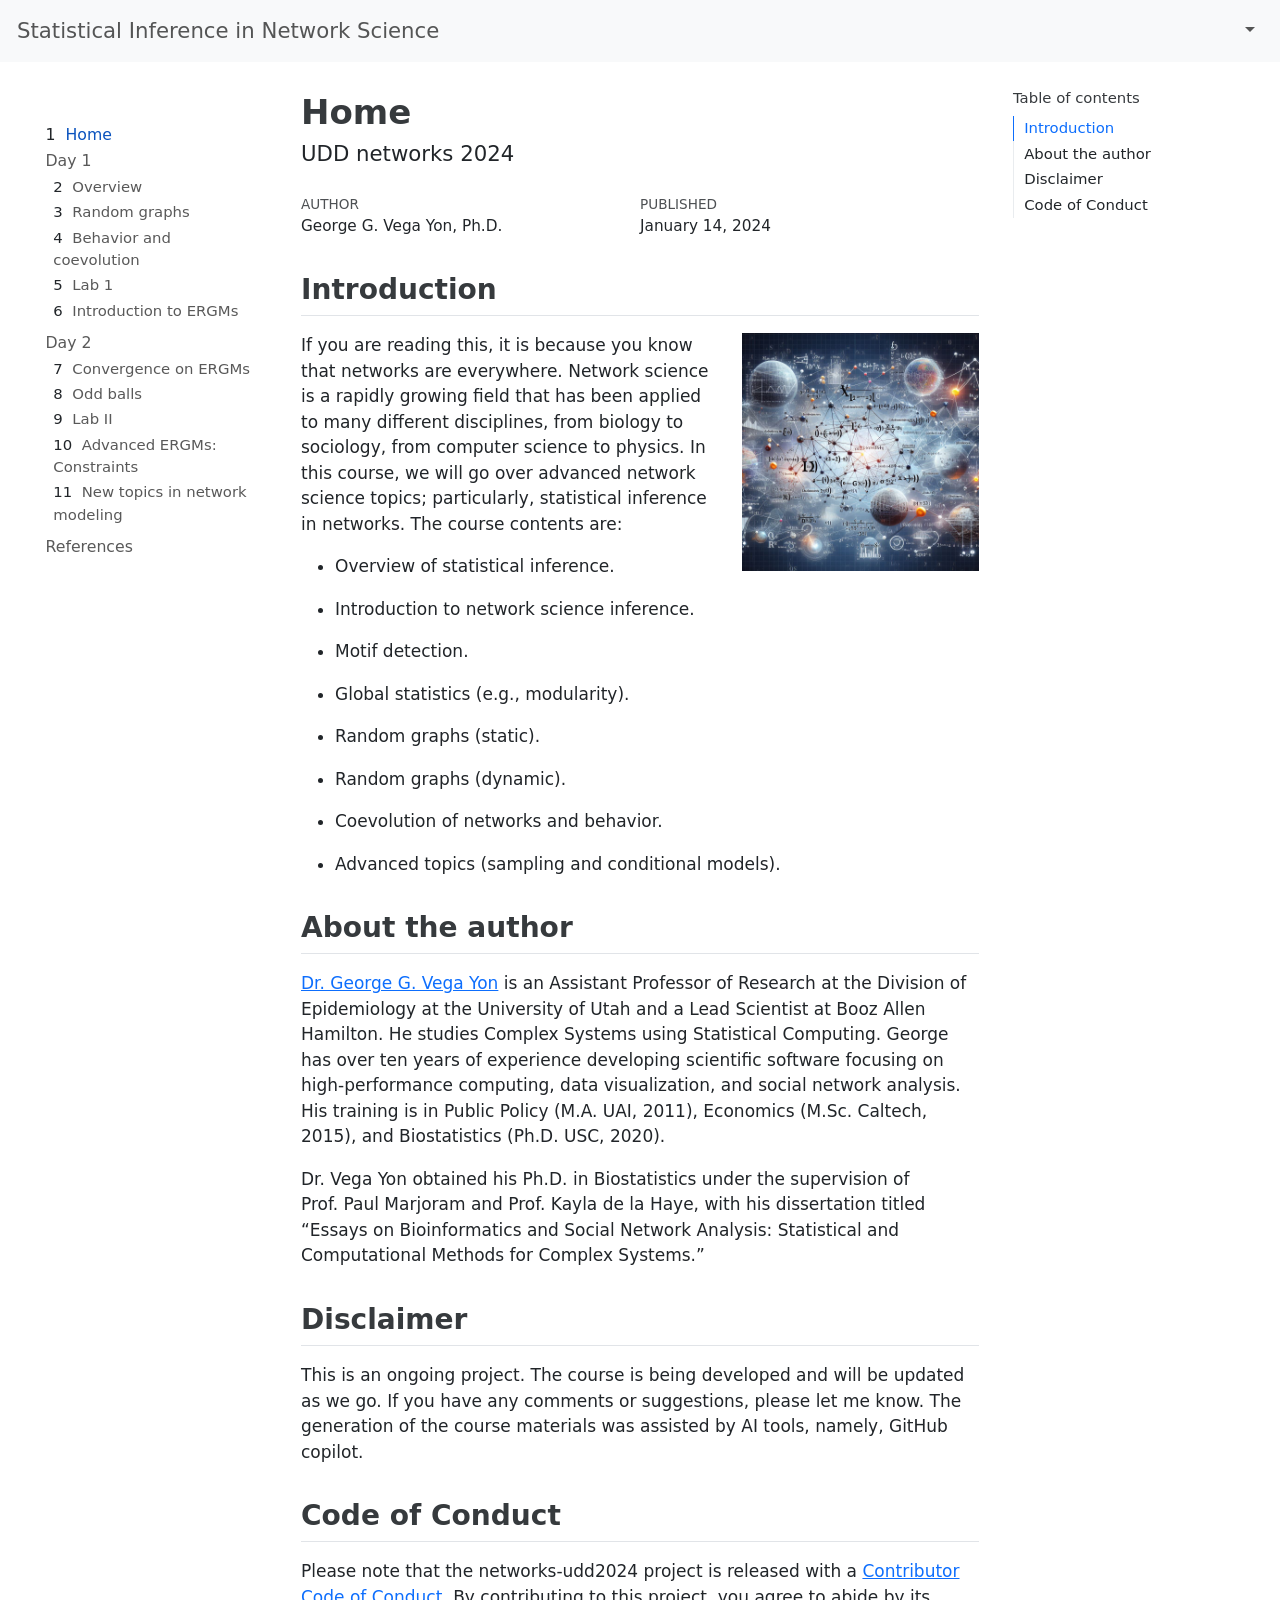
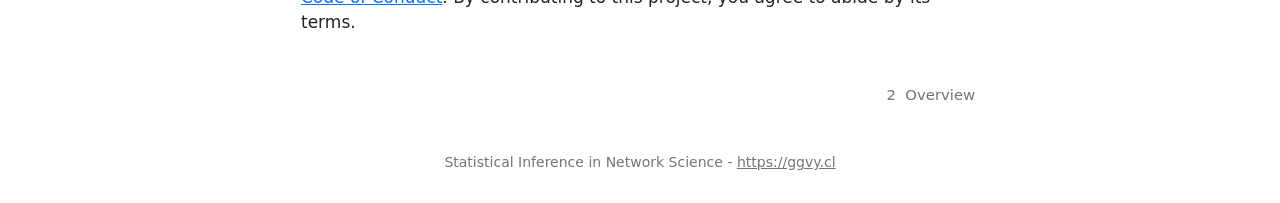
==== docs/index.html @ a2ac3783 "First commit" ====
<!DOCTYPE html>
<html xmlns="http://www.w3.org/1999/xhtml" lang="en" xml:lang="en"><head>

<meta charset="utf-8">
<meta name="generator" content="quarto-1.3.298">

<meta name="viewport" content="width=device-width, initial-scale=1.0, user-scalable=yes">

<meta name="author" content="George G. Vega Yon, Ph.D.">
<meta name="dcterms.date" content="2024-01-14">

<title>Statistical Inference in Network Science</title>
<style>
code{white-space: pre-wrap;}
span.smallcaps{font-variant: small-caps;}
div.columns{display: flex; gap: min(4vw, 1.5em);}
div.column{flex: auto; overflow-x: auto;}
div.hanging-indent{margin-left: 1.5em; text-indent: -1.5em;}
ul.task-list{list-style: none;}
ul.task-list li input[type="checkbox"] {
  width: 0.8em;
  margin: 0 0.8em 0.2em -1em; /* quarto-specific, see https://github.com/quarto-dev/quarto-cli/issues/4556 */ 
  vertical-align: middle;
}
</style>


<script src="site_libs/quarto-nav/quarto-nav.js"></script>
<script src="site_libs/quarto-nav/headroom.min.js"></script>
<script src="site_libs/clipboard/clipboard.min.js"></script>
<script src="site_libs/quarto-search/autocomplete.umd.js"></script>
<script src="site_libs/quarto-search/fuse.min.js"></script>
<script src="site_libs/quarto-search/quarto-search.js"></script>
<meta name="quarto:offset" content="./">
<link href="./01-overview.html" rel="next">
<script src="site_libs/quarto-html/quarto.js"></script>
<script src="site_libs/quarto-html/popper.min.js"></script>
<script src="site_libs/quarto-html/tippy.umd.min.js"></script>
<script src="site_libs/quarto-html/anchor.min.js"></script>
<link href="site_libs/quarto-html/tippy.css" rel="stylesheet">
<link href="site_libs/quarto-html/quarto-syntax-highlighting.css" rel="stylesheet" id="quarto-text-highlighting-styles">
<script src="site_libs/bootstrap/bootstrap.min.js"></script>
<link href="site_libs/bootstrap/bootstrap-icons.css" rel="stylesheet">
<link href="site_libs/bootstrap/bootstrap.min.css" rel="stylesheet" id="quarto-bootstrap" data-mode="light">
<script id="quarto-search-options" type="application/json">{
  "location": "navbar",
  "copy-button": false,
  "collapse-after": 3,
  "panel-placement": "end",
  "type": "overlay",
  "limit": 20,
  "language": {
    "search-no-results-text": "No results",
    "search-matching-documents-text": "matching documents",
    "search-copy-link-title": "Copy link to search",
    "search-hide-matches-text": "Hide additional matches",
    "search-more-match-text": "more match in this document",
    "search-more-matches-text": "more matches in this document",
    "search-clear-button-title": "Clear",
    "search-detached-cancel-button-title": "Cancel",
    "search-submit-button-title": "Submit"
  }
}</script>
<script async="" src="https://www.googletagmanager.com/gtag/js?id=G-YCY24Z74EY"></script>

<script type="text/javascript">

window.dataLayer = window.dataLayer || [];
function gtag(){dataLayer.push(arguments);}
gtag('js', new Date());
gtag('config', 'G-YCY24Z74EY', { 'anonymize_ip': true});
</script>


</head>

<body class="nav-sidebar floating nav-fixed">

<div id="quarto-search-results"></div>
  <header id="quarto-header" class="headroom fixed-top">
    <nav class="navbar navbar-expand-lg navbar-dark ">
      <div class="navbar-container container-fluid">
      <div class="navbar-brand-container">
    <a class="navbar-brand" href="./index.html">
    <span class="navbar-title">Statistical Inference in Network Science</span>
    </a>
  </div>
            <div id="quarto-search" class="" title="Search"></div>
          <button class="navbar-toggler" type="button" data-bs-toggle="collapse" data-bs-target="#navbarCollapse" aria-controls="navbarCollapse" aria-expanded="false" aria-label="Toggle navigation" onclick="if (window.quartoToggleHeadroom) { window.quartoToggleHeadroom(); }">
  <span class="navbar-toggler-icon"></span>
</button>
          <div class="collapse navbar-collapse" id="navbarCollapse">
            <ul class="navbar-nav navbar-nav-scroll ms-auto">
  <li class="nav-item compact">
    <a class="nav-link" href="https://github.com/gvegayon/networks-udd2024" rel="" target=""><i class="bi bi-github" role="img" aria-label="GitHub">
</i> 
 <span class="menu-text"></span></a>
  </li>  
</ul>
            <div class="quarto-navbar-tools">
    <div class="dropdown">
      <a href="" title="Download" id="quarto-navigation-tool-dropdown-0" class="quarto-navigation-tool dropdown-toggle px-1" data-bs-toggle="dropdown" aria-expanded="false" aria-label="Download"><i class="bi bi-download"></i></a>
      <ul class="dropdown-menu dropdown-menu-end" aria-labelledby="quarto-navigation-tool-dropdown-0">
          <li>
            <a class="dropdown-item quarto-navbar-tools-item" href="./Statistical-Inference-in-Network-Science.epub">
              <i class="bi bi-bi-journal pe-1"></i>
            Download ePub
            </a>
          </li>
          <li>
            <a class="dropdown-item quarto-navbar-tools-item" href="./Statistical-Inference-in-Network-Science.pdf">
              <i class="bi bi-bi-file-pdf pe-1"></i>
            Download PDF
            </a>
          </li>
      </ul>
    </div>
</div>
          </div> <!-- /navcollapse -->
      </div> <!-- /container-fluid -->
    </nav>
  <nav class="quarto-secondary-nav">
    <div class="container-fluid d-flex">
      <button type="button" class="quarto-btn-toggle btn" data-bs-toggle="collapse" data-bs-target="#quarto-sidebar,#quarto-sidebar-glass" aria-controls="quarto-sidebar" aria-expanded="false" aria-label="Toggle sidebar navigation" onclick="if (window.quartoToggleHeadroom) { window.quartoToggleHeadroom(); }">
        <i class="bi bi-layout-text-sidebar-reverse"></i>
      </button>
      <nav class="quarto-page-breadcrumbs" aria-label="breadcrumb"><ol class="breadcrumb"><li class="breadcrumb-item"><a href="./index.html"><span class="chapter-number">1</span>&nbsp; <span class="chapter-title">Home</span></a></li></ol></nav>
      <a class="flex-grow-1" role="button" data-bs-toggle="collapse" data-bs-target="#quarto-sidebar,#quarto-sidebar-glass" aria-controls="quarto-sidebar" aria-expanded="false" aria-label="Toggle sidebar navigation" onclick="if (window.quartoToggleHeadroom) { window.quartoToggleHeadroom(); }">      
      </a>
      <button type="button" class="btn quarto-search-button" aria-label="Search" onclick="window.quartoOpenSearch();">
        <i class="bi bi-search"></i>
      </button>
    </div>
  </nav>
</header>
<!-- content -->
<div id="quarto-content" class="quarto-container page-columns page-rows-contents page-layout-article page-navbar">
<!-- sidebar -->
  <nav id="quarto-sidebar" class="sidebar collapse collapse-horizontal sidebar-navigation floating overflow-auto">
        <div class="mt-2 flex-shrink-0 align-items-center">
        <div class="sidebar-search">
        <div id="quarto-search" class="" title="Search"></div>
        </div>
        </div>
    <div class="sidebar-menu-container"> 
    <ul class="list-unstyled mt-1">
        <li class="sidebar-item">
  <div class="sidebar-item-container"> 
  <a href="./index.html" class="sidebar-item-text sidebar-link active">
 <span class="menu-text"><span class="chapter-number">1</span>&nbsp; <span class="chapter-title">Home</span></span></a>
  </div>
</li>
        <li class="sidebar-item sidebar-item-section">
      <div class="sidebar-item-container"> 
            <a class="sidebar-item-text sidebar-link text-start" data-bs-toggle="collapse" data-bs-target="#quarto-sidebar-section-1" aria-expanded="true">
 <span class="menu-text">Day 1</span></a>
          <a class="sidebar-item-toggle text-start" data-bs-toggle="collapse" data-bs-target="#quarto-sidebar-section-1" aria-expanded="true" aria-label="Toggle section">
            <i class="bi bi-chevron-right ms-2"></i>
          </a> 
      </div>
      <ul id="quarto-sidebar-section-1" class="collapse list-unstyled sidebar-section depth1 show">  
          <li class="sidebar-item">
  <div class="sidebar-item-container"> 
  <a href="./01-overview.html" class="sidebar-item-text sidebar-link">
 <span class="menu-text"><span class="chapter-number">2</span>&nbsp; <span class="chapter-title">Overview</span></span></a>
  </div>
</li>
          <li class="sidebar-item">
  <div class="sidebar-item-container"> 
  <a href="./02-random-graphs.html" class="sidebar-item-text sidebar-link">
 <span class="menu-text"><span class="chapter-number">3</span>&nbsp; <span class="chapter-title">Random graphs</span></span></a>
  </div>
</li>
          <li class="sidebar-item">
  <div class="sidebar-item-container"> 
  <a href="./03-behavior-and-coevolution.html" class="sidebar-item-text sidebar-link">
 <span class="menu-text"><span class="chapter-number">4</span>&nbsp; <span class="chapter-title">Behavior and coevolution</span></span></a>
  </div>
</li>
          <li class="sidebar-item">
  <div class="sidebar-item-container"> 
  <a href="./04-lab-1.html" class="sidebar-item-text sidebar-link">
 <span class="menu-text"><span class="chapter-number">5</span>&nbsp; <span class="chapter-title">Lab 1</span></span></a>
  </div>
</li>
          <li class="sidebar-item">
  <div class="sidebar-item-container"> 
  <a href="./05-intro-to-ergms.html" class="sidebar-item-text sidebar-link">
 <span class="menu-text"><span class="chapter-number">6</span>&nbsp; <span class="chapter-title">Introduction to ERGMs</span></span></a>
  </div>
</li>
      </ul>
  </li>
        <li class="sidebar-item sidebar-item-section">
      <div class="sidebar-item-container"> 
            <a class="sidebar-item-text sidebar-link text-start" data-bs-toggle="collapse" data-bs-target="#quarto-sidebar-section-2" aria-expanded="true">
 <span class="menu-text">Day 2</span></a>
          <a class="sidebar-item-toggle text-start" data-bs-toggle="collapse" data-bs-target="#quarto-sidebar-section-2" aria-expanded="true" aria-label="Toggle section">
            <i class="bi bi-chevron-right ms-2"></i>
          </a> 
      </div>
      <ul id="quarto-sidebar-section-2" class="collapse list-unstyled sidebar-section depth1 show">  
          <li class="sidebar-item">
  <div class="sidebar-item-container"> 
  <a href="./06-ergms-cont.html" class="sidebar-item-text sidebar-link">
 <span class="menu-text"><span class="chapter-number">7</span>&nbsp; <span class="chapter-title">Convergence on ERGMs</span></span></a>
  </div>
</li>
          <li class="sidebar-item">
  <div class="sidebar-item-container"> 
  <a href="./07-odd-balls.html" class="sidebar-item-text sidebar-link">
 <span class="menu-text"><span class="chapter-number">8</span>&nbsp; <span class="chapter-title">Odd balls</span></span></a>
  </div>
</li>
          <li class="sidebar-item">
  <div class="sidebar-item-container"> 
  <a href="./08-lab-2.html" class="sidebar-item-text sidebar-link">
 <span class="menu-text"><span class="chapter-number">9</span>&nbsp; <span class="chapter-title">Lab II</span></span></a>
  </div>
</li>
          <li class="sidebar-item">
  <div class="sidebar-item-container"> 
  <a href="./09-advanced-ergms.html" class="sidebar-item-text sidebar-link">
 <span class="menu-text"><span class="chapter-number">10</span>&nbsp; <span class="chapter-title">Advanced ERGMs: Constraints</span></span></a>
  </div>
</li>
          <li class="sidebar-item">
  <div class="sidebar-item-container"> 
  <a href="./10-new-topics.html" class="sidebar-item-text sidebar-link">
 <span class="menu-text"><span class="chapter-number">11</span>&nbsp; <span class="chapter-title">New topics in network modeling</span></span></a>
  </div>
</li>
      </ul>
  </li>
        <li class="sidebar-item">
  <div class="sidebar-item-container"> 
  <a href="./references.html" class="sidebar-item-text sidebar-link">
 <span class="menu-text">References</span></a>
  </div>
</li>
    </ul>
    </div>
</nav>
<div id="quarto-sidebar-glass" data-bs-toggle="collapse" data-bs-target="#quarto-sidebar,#quarto-sidebar-glass"></div>
<!-- margin-sidebar -->
    <div id="quarto-margin-sidebar" class="sidebar margin-sidebar">
        <nav id="TOC" role="doc-toc" class="toc-active">
    <h2 id="toc-title">Table of contents</h2>
   
  <ul>
  <li><a href="#introduction" id="toc-introduction" class="nav-link active" data-scroll-target="#introduction">Introduction</a></li>
  <li><a href="#about-the-author" id="toc-about-the-author" class="nav-link" data-scroll-target="#about-the-author">About the author</a></li>
  <li><a href="#disclaimer" id="toc-disclaimer" class="nav-link" data-scroll-target="#disclaimer">Disclaimer</a></li>
  <li><a href="#code-of-conduct" id="toc-code-of-conduct" class="nav-link" data-scroll-target="#code-of-conduct">Code of Conduct</a></li>
  </ul>
</nav>
    </div>
<!-- main -->
<main class="content" id="quarto-document-content">

<header id="title-block-header" class="quarto-title-block default">
<div class="quarto-title">
<h1 class="title">Home</h1>
<p class="subtitle lead">UDD networks 2024</p>
</div>



<div class="quarto-title-meta">

    <div>
    <div class="quarto-title-meta-heading">Author</div>
    <div class="quarto-title-meta-contents">
             <p>George G. Vega Yon, Ph.D. </p>
          </div>
  </div>
    
    <div>
    <div class="quarto-title-meta-heading">Published</div>
    <div class="quarto-title-meta-contents">
      <p class="date">January 14, 2024</p>
    </div>
  </div>
  
    
  </div>
  

</header>


<section id="introduction" class="level2 unnumbered">
<h2 class="unnumbered anchored" data-anchor-id="introduction">Introduction</h2><p><img src="figs/ai-image-cover.jpeg" title="Statistical Inference in Network Science" class="quarto-cover-image img-fluid" alt="An AI image generated with Bing representing statistical inference in networks."></p>
<p>If you are reading this, it is because you know that networks are everywhere. Network science is a rapidly growing field that has been applied to many different disciplines, from biology to sociology, from computer science to physics. In this course, we will go over advanced network science topics; particularly, statistical inference in networks. The course contents are:</p>
<ul>
<li><p>Overview of statistical inference.</p></li>
<li><p>Introduction to network science inference.</p></li>
<li><p>Motif detection.</p></li>
<li><p>Global statistics (e.g., modularity).</p></li>
<li><p>Random graphs (static).</p></li>
<li><p>Random graphs (dynamic).</p></li>
<li><p>Coevolution of networks and behavior.</p></li>
<li><p>Advanced topics (sampling and conditional models).</p></li>
</ul>
</section>
<section id="about-the-author" class="level2 unnumbered">
<h2 class="unnumbered anchored" data-anchor-id="about-the-author">About the author</h2>
<p><a href="https://ggvy.cl" target="_blank">Dr.&nbsp;George G. Vega Yon</a> is an Assistant Professor of Research at the Division of Epidemiology at the University of Utah and a Lead Scientist at Booz Allen Hamilton. He studies Complex Systems using Statistical Computing. George has over ten years of experience developing scientific software focusing on high-performance computing, data visualization, and social network analysis. His training is in Public Policy (M.A.&nbsp;UAI, 2011), Economics (M.Sc. Caltech, 2015), and Biostatistics (Ph.D.&nbsp;USC, 2020).</p>
<p>Dr.&nbsp;Vega Yon obtained his Ph.D.&nbsp;in Biostatistics under the supervision of Prof.&nbsp;Paul Marjoram and Prof.&nbsp;Kayla de la Haye, with his dissertation titled “Essays on Bioinformatics and Social Network Analysis: Statistical and Computational Methods for Complex Systems.”</p>
</section>
<section id="disclaimer" class="level2 unnumbered">
<h2 class="unnumbered anchored" data-anchor-id="disclaimer">Disclaimer</h2>
<p>This is an ongoing project. The course is being developed and will be updated as we go. If you have any comments or suggestions, please let me know. The generation of the course materials was assisted by AI tools, namely, GitHub copilot.</p>
</section>
<section id="code-of-conduct" class="level2 unnumbered">
<h2 class="unnumbered anchored" data-anchor-id="code-of-conduct">Code of Conduct</h2>
<p>Please note that the networks-udd2024 project is released with a <a href="https://contributor-covenant.org/version/2/1/CODE_OF_CONDUCT.html">Contributor Code of Conduct</a>. By contributing to this project, you agree to abide by its terms.</p>


</section>

</main> <!-- /main -->
<script id="quarto-html-after-body" type="application/javascript">
window.document.addEventListener("DOMContentLoaded", function (event) {
  const toggleBodyColorMode = (bsSheetEl) => {
    const mode = bsSheetEl.getAttribute("data-mode");
    const bodyEl = window.document.querySelector("body");
    if (mode === "dark") {
      bodyEl.classList.add("quarto-dark");
      bodyEl.classList.remove("quarto-light");
    } else {
      bodyEl.classList.add("quarto-light");
      bodyEl.classList.remove("quarto-dark");
    }
  }
  const toggleBodyColorPrimary = () => {
    const bsSheetEl = window.document.querySelector("link#quarto-bootstrap");
    if (bsSheetEl) {
      toggleBodyColorMode(bsSheetEl);
    }
  }
  toggleBodyColorPrimary();  
  const icon = "";
  const anchorJS = new window.AnchorJS();
  anchorJS.options = {
    placement: 'right',
    icon: icon
  };
  anchorJS.add('.anchored');
  const isCodeAnnotation = (el) => {
    for (const clz of el.classList) {
      if (clz.startsWith('code-annotation-')) {                     
        return true;
      }
    }
    return false;
  }
  const clipboard = new window.ClipboardJS('.code-copy-button', {
    text: function(trigger) {
      const codeEl = trigger.previousElementSibling.cloneNode(true);
      for (const childEl of codeEl.children) {
        if (isCodeAnnotation(childEl)) {
          childEl.remove();
        }
      }
      return codeEl.innerText;
    }
  });
  clipboard.on('success', function(e) {
    // button target
    const button = e.trigger;
    // don't keep focus
    button.blur();
    // flash "checked"
    button.classList.add('code-copy-button-checked');
    var currentTitle = button.getAttribute("title");
    button.setAttribute("title", "Copied!");
    let tooltip;
    if (window.bootstrap) {
      button.setAttribute("data-bs-toggle", "tooltip");
      button.setAttribute("data-bs-placement", "left");
      button.setAttribute("data-bs-title", "Copied!");
      tooltip = new bootstrap.Tooltip(button, 
        { trigger: "manual", 
          customClass: "code-copy-button-tooltip",
          offset: [0, -8]});
      tooltip.show();    
    }
    setTimeout(function() {
      if (tooltip) {
        tooltip.hide();
        button.removeAttribute("data-bs-title");
        button.removeAttribute("data-bs-toggle");
        button.removeAttribute("data-bs-placement");
      }
      button.setAttribute("title", currentTitle);
      button.classList.remove('code-copy-button-checked');
    }, 1000);
    // clear code selection
    e.clearSelection();
  });
  function tippyHover(el, contentFn) {
    const config = {
      allowHTML: true,
      content: contentFn,
      maxWidth: 500,
      delay: 100,
      arrow: false,
      appendTo: function(el) {
          return el.parentElement;
      },
      interactive: true,
      interactiveBorder: 10,
      theme: 'quarto',
      placement: 'bottom-start'
    };
    window.tippy(el, config); 
  }
  const noterefs = window.document.querySelectorAll('a[role="doc-noteref"]');
  for (var i=0; i<noterefs.length; i++) {
    const ref = noterefs[i];
    tippyHover(ref, function() {
      // use id or data attribute instead here
      let href = ref.getAttribute('data-footnote-href') || ref.getAttribute('href');
      try { href = new URL(href).hash; } catch {}
      const id = href.replace(/^#\/?/, "");
      const note = window.document.getElementById(id);
      return note.innerHTML;
    });
  }
      let selectedAnnoteEl;
      const selectorForAnnotation = ( cell, annotation) => {
        let cellAttr = 'data-code-cell="' + cell + '"';
        let lineAttr = 'data-code-annotation="' +  annotation + '"';
        const selector = 'span[' + cellAttr + '][' + lineAttr + ']';
        return selector;
      }
      const selectCodeLines = (annoteEl) => {
        const doc = window.document;
        const targetCell = annoteEl.getAttribute("data-target-cell");
        const targetAnnotation = annoteEl.getAttribute("data-target-annotation");
        const annoteSpan = window.document.querySelector(selectorForAnnotation(targetCell, targetAnnotation));
        const lines = annoteSpan.getAttribute("data-code-lines").split(",");
        const lineIds = lines.map((line) => {
          return targetCell + "-" + line;
        })
        let top = null;
        let height = null;
        let parent = null;
        if (lineIds.length > 0) {
            //compute the position of the single el (top and bottom and make a div)
            const el = window.document.getElementById(lineIds[0]);
            top = el.offsetTop;
            height = el.offsetHeight;
            parent = el.parentElement.parentElement;
          if (lineIds.length > 1) {
            const lastEl = window.document.getElementById(lineIds[lineIds.length - 1]);
            const bottom = lastEl.offsetTop + lastEl.offsetHeight;
            height = bottom - top;
          }
          if (top !== null && height !== null && parent !== null) {
            // cook up a div (if necessary) and position it 
            let div = window.document.getElementById("code-annotation-line-highlight");
            if (div === null) {
              div = window.document.createElement("div");
              div.setAttribute("id", "code-annotation-line-highlight");
              div.style.position = 'absolute';
              parent.appendChild(div);
            }
            div.style.top = top - 2 + "px";
            div.style.height = height + 4 + "px";
            let gutterDiv = window.document.getElementById("code-annotation-line-highlight-gutter");
            if (gutterDiv === null) {
              gutterDiv = window.document.createElement("div");
              gutterDiv.setAttribute("id", "code-annotation-line-highlight-gutter");
              gutterDiv.style.position = 'absolute';
              const codeCell = window.document.getElementById(targetCell);
              const gutter = codeCell.querySelector('.code-annotation-gutter');
              gutter.appendChild(gutterDiv);
            }
            gutterDiv.style.top = top - 2 + "px";
            gutterDiv.style.height = height + 4 + "px";
          }
          selectedAnnoteEl = annoteEl;
        }
      };
      const unselectCodeLines = () => {
        const elementsIds = ["code-annotation-line-highlight", "code-annotation-line-highlight-gutter"];
        elementsIds.forEach((elId) => {
          const div = window.document.getElementById(elId);
          if (div) {
            div.remove();
          }
        });
        selectedAnnoteEl = undefined;
      };
      // Attach click handler to the DT
      const annoteDls = window.document.querySelectorAll('dt[data-target-cell]');
      for (const annoteDlNode of annoteDls) {
        annoteDlNode.addEventListener('click', (event) => {
          const clickedEl = event.target;
          if (clickedEl !== selectedAnnoteEl) {
            unselectCodeLines();
            const activeEl = window.document.querySelector('dt[data-target-cell].code-annotation-active');
            if (activeEl) {
              activeEl.classList.remove('code-annotation-active');
            }
            selectCodeLines(clickedEl);
            clickedEl.classList.add('code-annotation-active');
          } else {
            // Unselect the line
            unselectCodeLines();
            clickedEl.classList.remove('code-annotation-active');
          }
        });
      }
  const findCites = (el) => {
    const parentEl = el.parentElement;
    if (parentEl) {
      const cites = parentEl.dataset.cites;
      if (cites) {
        return {
          el,
          cites: cites.split(' ')
        };
      } else {
        return findCites(el.parentElement)
      }
    } else {
      return undefined;
    }
  };
  var bibliorefs = window.document.querySelectorAll('a[role="doc-biblioref"]');
  for (var i=0; i<bibliorefs.length; i++) {
    const ref = bibliorefs[i];
    const citeInfo = findCites(ref);
    if (citeInfo) {
      tippyHover(citeInfo.el, function() {
        var popup = window.document.createElement('div');
        citeInfo.cites.forEach(function(cite) {
          var citeDiv = window.document.createElement('div');
          citeDiv.classList.add('hanging-indent');
          citeDiv.classList.add('csl-entry');
          var biblioDiv = window.document.getElementById('ref-' + cite);
          if (biblioDiv) {
            citeDiv.innerHTML = biblioDiv.innerHTML;
          }
          popup.appendChild(citeDiv);
        });
        return popup.innerHTML;
      });
    }
  }
});
</script>
<nav class="page-navigation">
  <div class="nav-page nav-page-previous">
  </div>
  <div class="nav-page nav-page-next">
      <a href="./01-overview.html" class="pagination-link">
        <span class="nav-page-text"><span class="chapter-number">2</span>&nbsp; <span class="chapter-title">Overview</span></span> <i class="bi bi-arrow-right-short"></i>
      </a>
  </div>
</nav>
</div> <!-- /content -->
<footer class="footer">
  <div class="nav-footer">
    <div class="nav-footer-left">
      &nbsp;
    </div>   
    <div class="nav-footer-center">Statistical Inference in Network Science - <a href="https://ggvy.cl" target="_blank">https://ggvy.cl</a></div>
    <div class="nav-footer-right">
      &nbsp;
    </div>
  </div>
</footer>



</body></html>
---- docs/site_libs/quarto-html/tippy.css ----
.tippy-box[data-animation=fade][data-state=hidden]{opacity:0}[data-tippy-root]{max-width:calc(100vw - 10px)}.tippy-box{position:relative;background-color:#333;color:#fff;border-radius:4px;font-size:14px;line-height:1.4;white-space:normal;outline:0;transition-property:transform,visibility,opacity}.tippy-box[data-placement^=top]>.tippy-arrow{bottom:0}.tippy-box[data-placement^=top]>.tippy-arrow:before{bottom:-7px;left:0;border-width:8px 8px 0;border-top-color:initial;transform-origin:center top}.tippy-box[data-placement^=bottom]>.tippy-arrow{top:0}.tippy-box[data-placement^=bottom]>.tippy-arrow:before{top:-7px;left:0;border-width:0 8px 8px;border-bottom-color:initial;transform-origin:center bottom}.tippy-box[data-placement^=left]>.tippy-arrow{right:0}.tippy-box[data-placement^=left]>.tippy-arrow:before{border-width:8px 0 8px 8px;border-left-color:initial;right:-7px;transform-origin:center left}.tippy-box[data-placement^=right]>.tippy-arrow{left:0}.tippy-box[data-placement^=right]>.tippy-arrow:before{left:-7px;border-width:8px 8px 8px 0;border-right-color:initial;transform-origin:center right}.tippy-box[data-inertia][data-state=visible]{transition-timing-function:cubic-bezier(.54,1.5,.38,1.11)}.tippy-arrow{width:16px;height:16px;color:#333}.tippy-arrow:before{content:"";position:absolute;border-color:transparent;border-style:solid}.tippy-content{position:relative;padding:5px 9px;z-index:1}
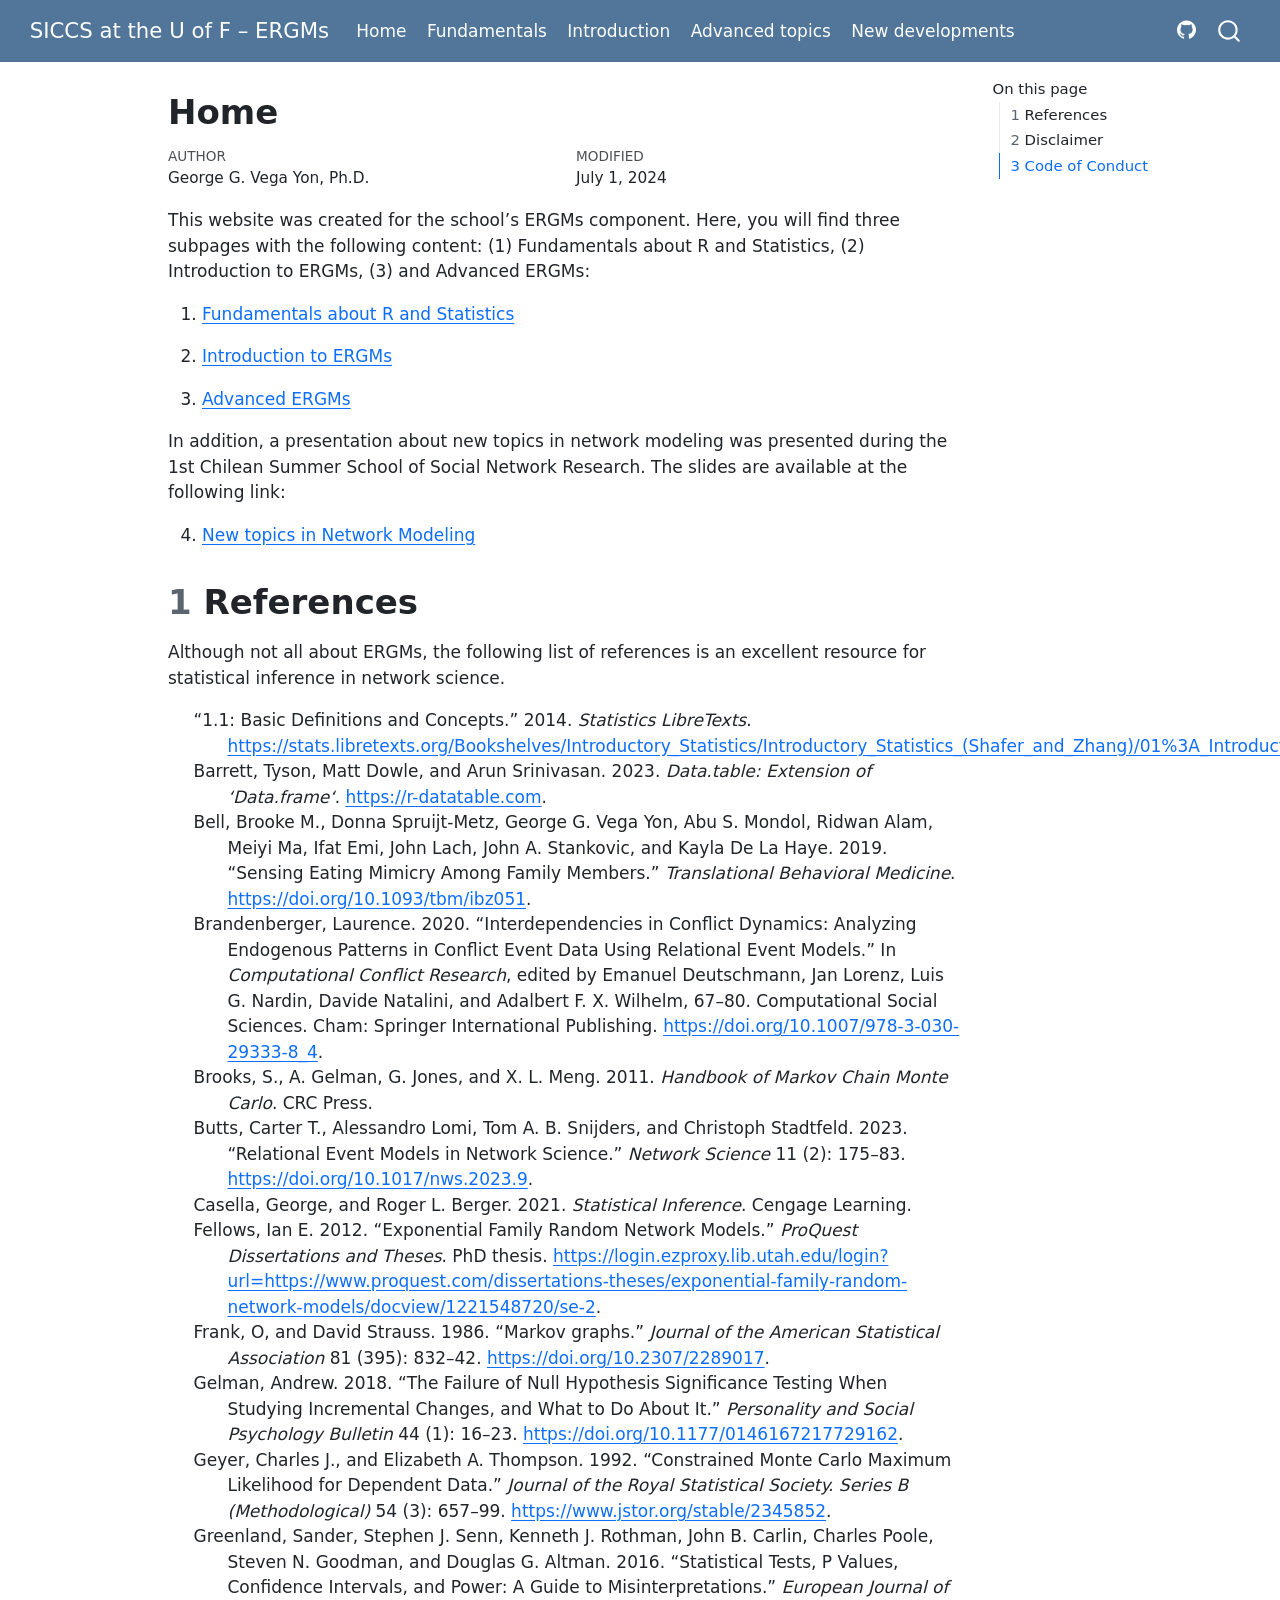
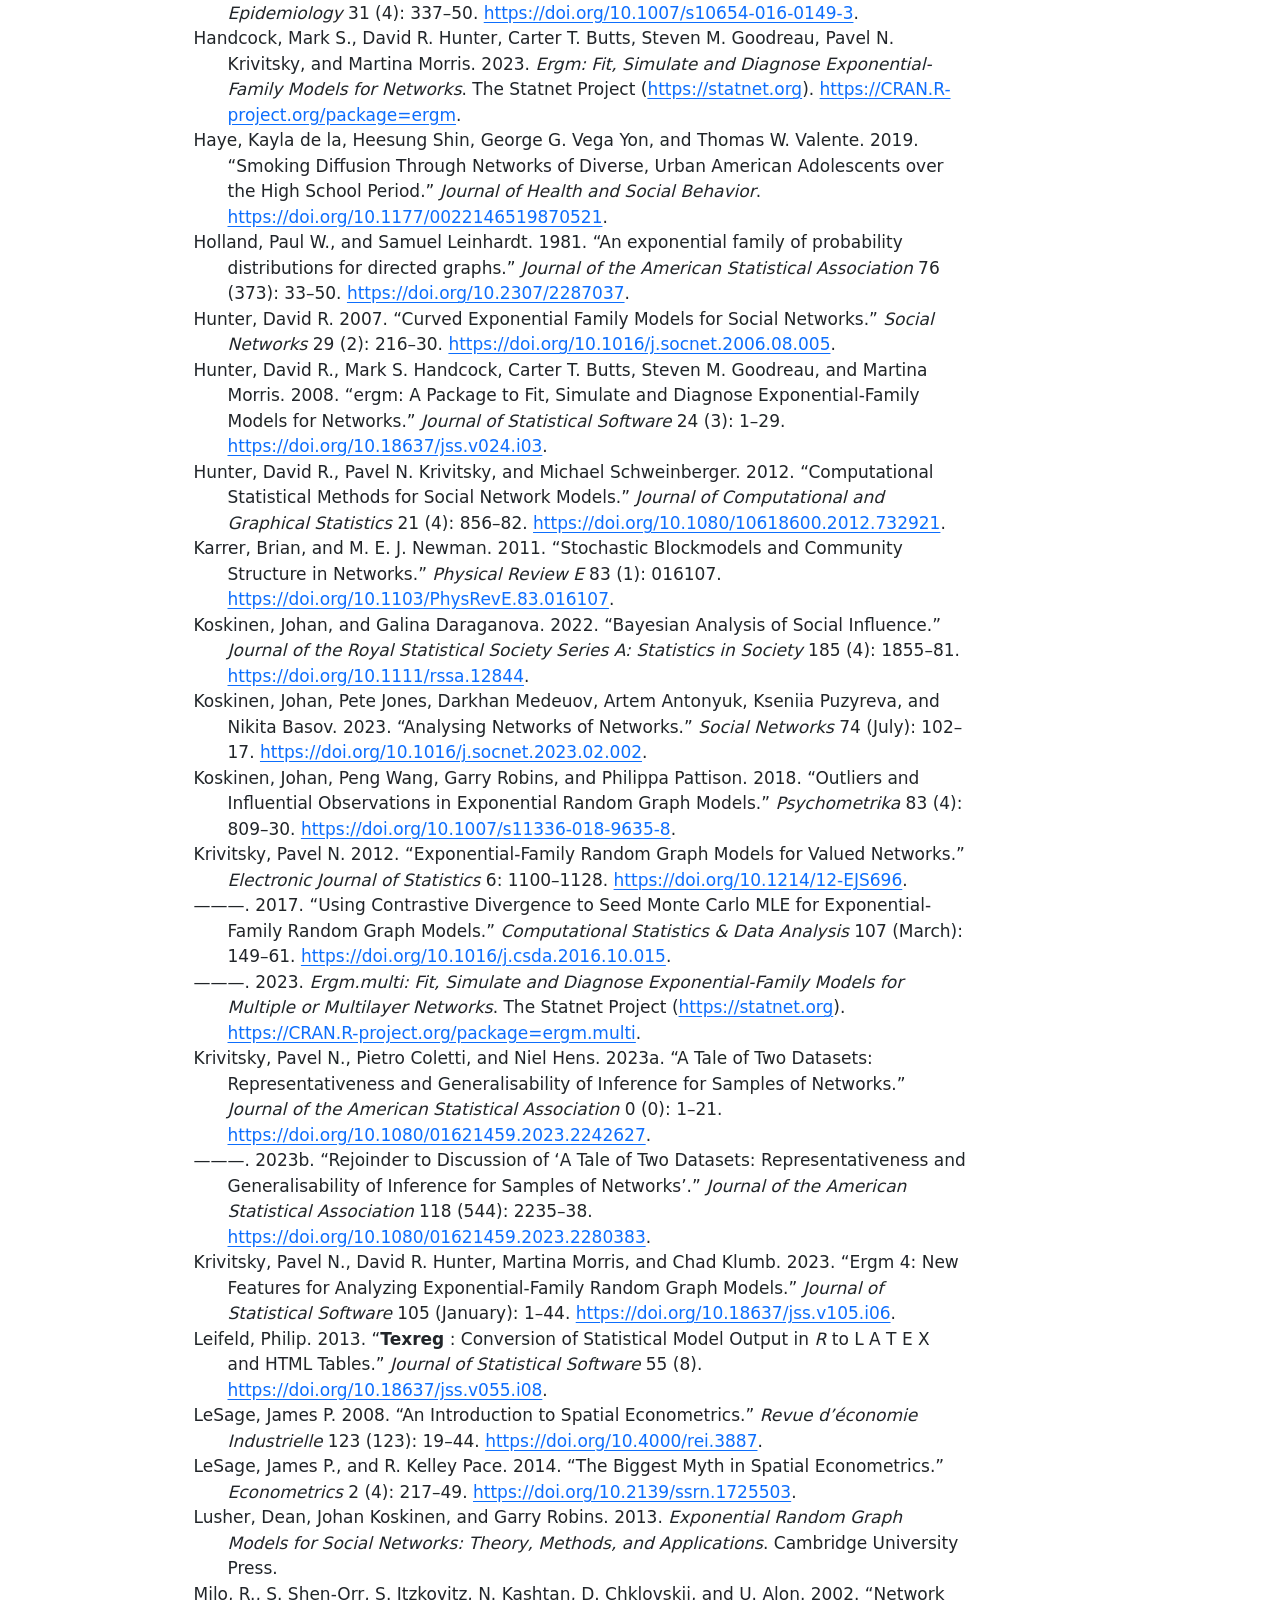
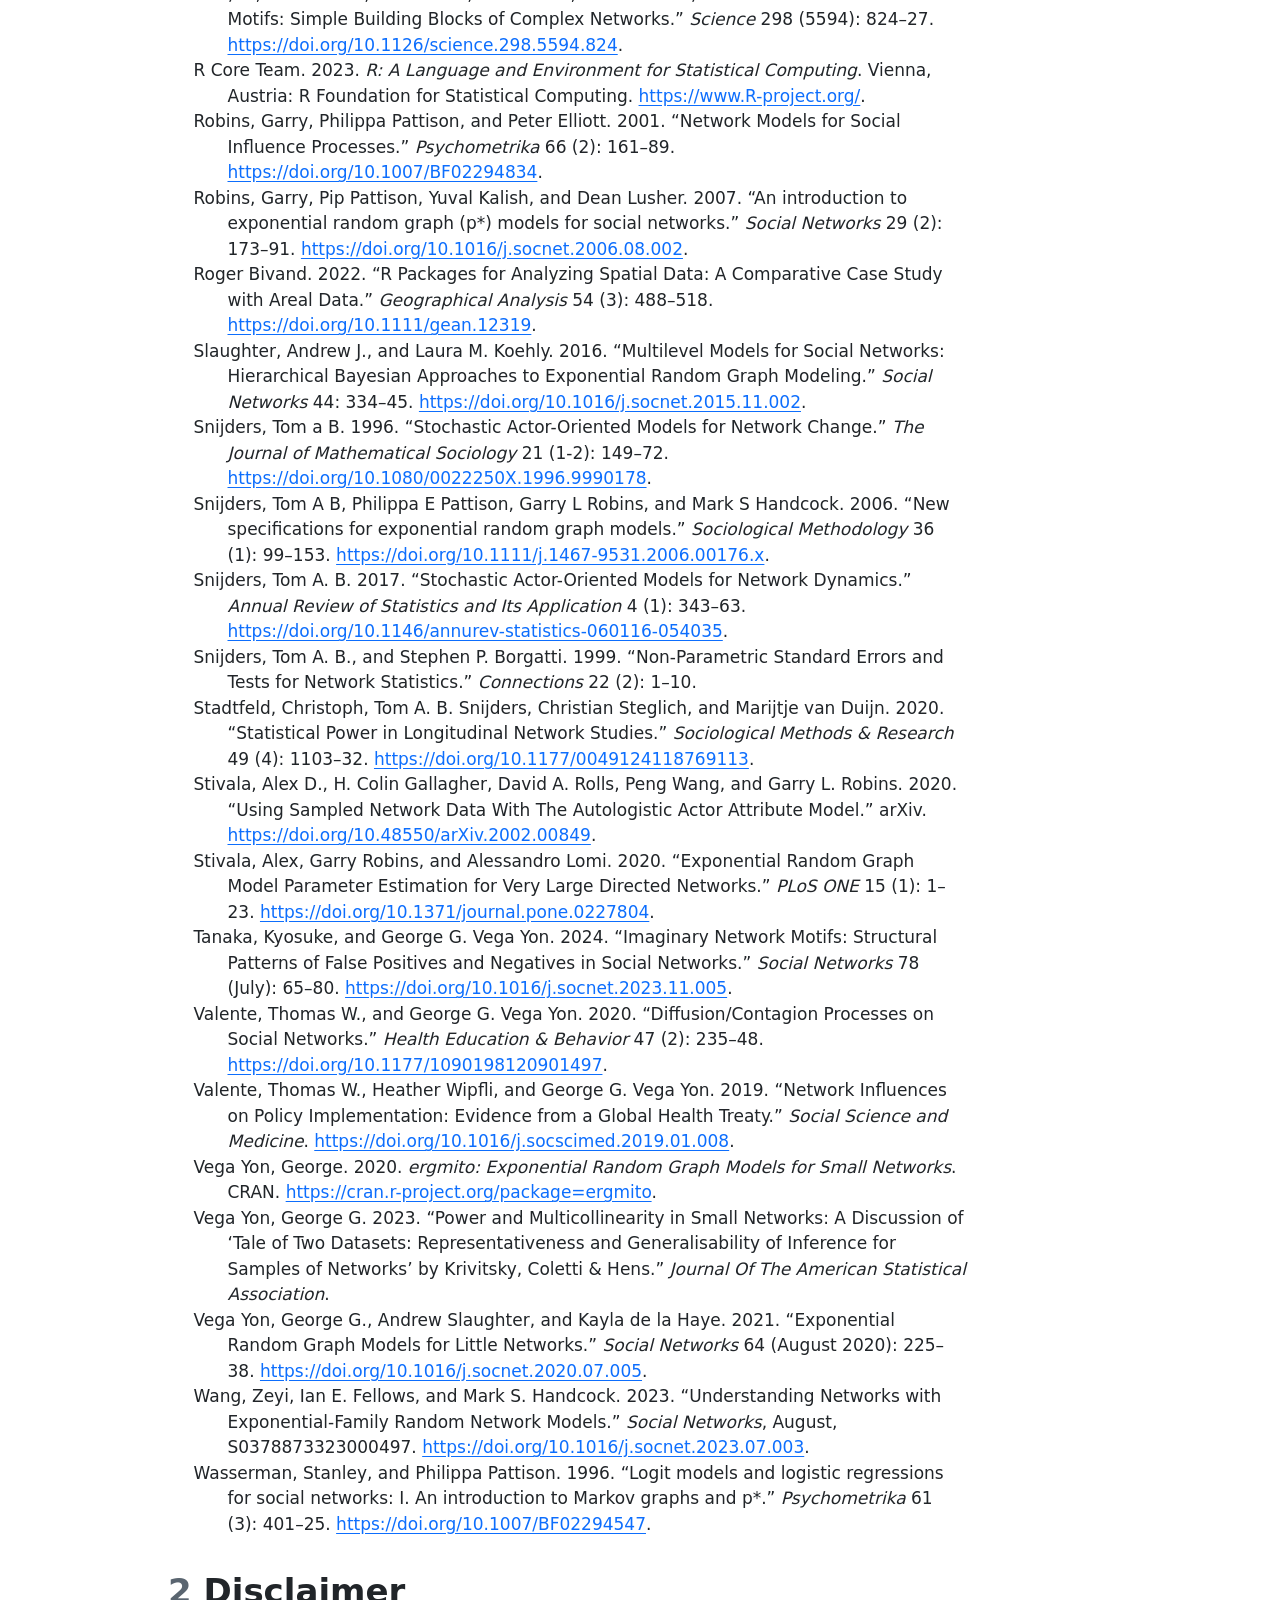
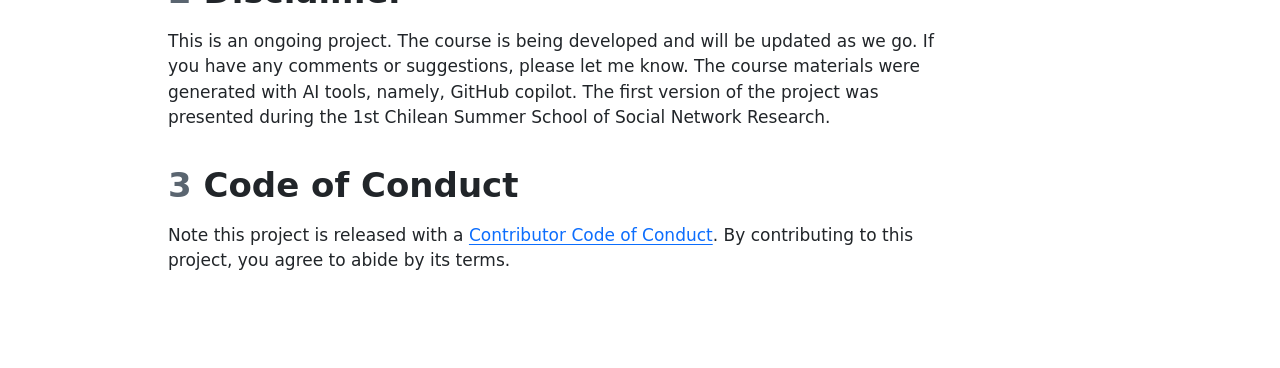
==== commit 33326bef: "Updating headers" ====
--- a/docs/index.html
+++ b/docs/index.html
@@ -2,14 +2,13 @@
 <html xmlns="http://www.w3.org/1999/xhtml" lang="en" xml:lang="en"><head>
 
 <meta charset="utf-8">
-<meta name="generator" content="quarto-1.3.298">
+<meta name="generator" content="quarto-1.5.52">
 
 <meta name="viewport" content="width=device-width, initial-scale=1.0, user-scalable=yes">
 
 <meta name="author" content="George G. Vega Yon, Ph.D.">
-<meta name="dcterms.date" content="2024-01-14">
-
-<title>Statistical Inference in Network Science</title>
+
+<title>Home – SICCS at the U of F – ERGMs</title>
 <style>
 code{white-space: pre-wrap;}
 span.smallcaps{font-variant: small-caps;}
@@ -18,37 +17,4700 @@
 div.hanging-indent{margin-left: 1.5em; text-indent: -1.5em;}
 ul.task-list{list-style: none;}
 ul.task-list li input[type="checkbox"] {
-  width: 0.8em;
-  margin: 0 0.8em 0.2em -1em; /* quarto-specific, see https://github.com/quarto-dev/quarto-cli/issues/4556 */ 
-  vertical-align: middle;
+width: 0.8em;
+margin: 0 0.8em 0.2em -1em;  vertical-align: middle;
 }
+
+div.csl-bib-body { }
+div.csl-entry {
+clear: both;
+margin-bottom: 0em;
+}
+.hanging-indent div.csl-entry {
+margin-left:2em;
+text-indent:-2em;
+}
+div.csl-left-margin {
+min-width:2em;
+float:left;
+}
+div.csl-right-inline {
+margin-left:2em;
+padding-left:1em;
+}
+div.csl-indent {
+margin-left: 2em;
+}</style>
+
+
+<script>const headroomChanged = new CustomEvent("quarto-hrChanged", {
+  detail: {},
+  bubbles: true,
+  cancelable: false,
+  composed: false,
+});
+
+const announceDismiss = () => {
+  const annEl = window.document.getElementById("quarto-announcement");
+  if (annEl) {
+    annEl.remove();
+
+    const annId = annEl.getAttribute("data-announcement-id");
+    window.localStorage.setItem(`quarto-announce-${annId}`, "true");
+  }
+};
+
+const announceRegister = () => {
+  const annEl = window.document.getElementById("quarto-announcement");
+  if (annEl) {
+    const annId = annEl.getAttribute("data-announcement-id");
+    const isDismissed =
+      window.localStorage.getItem(`quarto-announce-${annId}`) || false;
+    if (isDismissed) {
+      announceDismiss();
+      return;
+    } else {
+      annEl.classList.remove("hidden");
+    }
+
+    const actionEl = annEl.querySelector(".quarto-announcement-action");
+    if (actionEl) {
+      actionEl.addEventListener("click", function (e) {
+        e.preventDefault();
+        // Hide the bar immediately
+        announceDismiss();
+      });
+    }
+  }
+};
+
+window.document.addEventListener("DOMContentLoaded", function () {
+  let init = false;
+
+  announceRegister();
+
+  // Manage the back to top button, if one is present.
+  let lastScrollTop = window.pageYOffset || document.documentElement.scrollTop;
+  const scrollDownBuffer = 5;
+  const scrollUpBuffer = 35;
+  const btn = document.getElementById("quarto-back-to-top");
+  const hideBackToTop = () => {
+    btn.style.display = "none";
+  };
+  const showBackToTop = () => {
+    btn.style.display = "inline-block";
+  };
+  if (btn) {
+    window.document.addEventListener(
+      "scroll",
+      function () {
+        const currentScrollTop =
+          window.pageYOffset || document.documentElement.scrollTop;
+
+        // Shows and hides the button 'intelligently' as the user scrolls
+        if (currentScrollTop - scrollDownBuffer > lastScrollTop) {
+          hideBackToTop();
+          lastScrollTop = currentScrollTop <= 0 ? 0 : currentScrollTop;
+        } else if (currentScrollTop < lastScrollTop - scrollUpBuffer) {
+          showBackToTop();
+          lastScrollTop = currentScrollTop <= 0 ? 0 : currentScrollTop;
+        }
+
+        // Show the button at the bottom, hides it at the top
+        if (currentScrollTop <= 0) {
+          hideBackToTop();
+        } else if (
+          window.innerHeight + currentScrollTop >=
+          document.body.offsetHeight
+        ) {
+          showBackToTop();
+        }
+      },
+      false
+    );
+  }
+
+  function throttle(func, wait) {
+    var timeout;
+    return function () {
+      const context = this;
+      const args = arguments;
+      const later = function () {
+        clearTimeout(timeout);
+        timeout = null;
+        func.apply(context, args);
+      };
+
+      if (!timeout) {
+        timeout = setTimeout(later, wait);
+      }
+    };
+  }
+
+  function headerOffset() {
+    // Set an offset if there is are fixed top navbar
+    const headerEl = window.document.querySelector("header.fixed-top");
+    if (headerEl) {
+      return headerEl.clientHeight;
+    } else {
+      return 0;
+    }
+  }
+
+  function footerOffset() {
+    const footerEl = window.document.querySelector("footer.footer");
+    if (footerEl) {
+      return footerEl.clientHeight;
+    } else {
+      return 0;
+    }
+  }
+
+  function dashboardOffset() {
+    const dashboardNavEl = window.document.getElementById(
+      "quarto-dashboard-header"
+    );
+    if (dashboardNavEl !== null) {
+      return dashboardNavEl.clientHeight;
+    } else {
+      return 0;
+    }
+  }
+
+  function updateDocumentOffsetWithoutAnimation() {
+    updateDocumentOffset(false);
+  }
+
+  function updateDocumentOffset(animated) {
+    // set body offset
+    const topOffset = headerOffset();
+    const bodyOffset = topOffset + footerOffset() + dashboardOffset();
+    const bodyEl = window.document.body;
+    bodyEl.setAttribute("data-bs-offset", topOffset);
+    bodyEl.style.paddingTop = topOffset + "px";
+
+    // deal with sidebar offsets
+    const sidebars = window.document.querySelectorAll(
+      ".sidebar, .headroom-target"
+    );
+    sidebars.forEach((sidebar) => {
+      if (!animated) {
+        sidebar.classList.add("notransition");
+        // Remove the no transition class after the animation has time to complete
+        setTimeout(function () {
+          sidebar.classList.remove("notransition");
+        }, 201);
+      }
+
+      if (window.Headroom && sidebar.classList.contains("sidebar-unpinned")) {
+        sidebar.style.top = "0";
+        sidebar.style.maxHeight = "100vh";
+      } else {
+        sidebar.style.top = topOffset + "px";
+        sidebar.style.maxHeight = "calc(100vh - " + topOffset + "px)";
+      }
+    });
+
+    // allow space for footer
+    const mainContainer = window.document.querySelector(".quarto-container");
+    if (mainContainer) {
+      mainContainer.style.minHeight = "calc(100vh - " + bodyOffset + "px)";
+    }
+
+    // link offset
+    let linkStyle = window.document.querySelector("#quarto-target-style");
+    if (!linkStyle) {
+      linkStyle = window.document.createElement("style");
+      linkStyle.setAttribute("id", "quarto-target-style");
+      window.document.head.appendChild(linkStyle);
+    }
+    while (linkStyle.firstChild) {
+      linkStyle.removeChild(linkStyle.firstChild);
+    }
+    if (topOffset > 0) {
+      linkStyle.appendChild(
+        window.document.createTextNode(`
+      section:target::before {
+        content: "";
+        display: block;
+        height: ${topOffset}px;
+        margin: -${topOffset}px 0 0;
+      }`)
+      );
+    }
+    if (init) {
+      window.dispatchEvent(headroomChanged);
+    }
+    init = true;
+  }
+
+  // initialize headroom
+  var header = window.document.querySelector("#quarto-header");
+  if (header && window.Headroom) {
+    const headroom = new window.Headroom(header, {
+      tolerance: 5,
+      onPin: function () {
+        const sidebars = window.document.querySelectorAll(
+          ".sidebar, .headroom-target"
+        );
+        sidebars.forEach((sidebar) => {
+          sidebar.classList.remove("sidebar-unpinned");
+        });
+        updateDocumentOffset();
+      },
+      onUnpin: function () {
+        const sidebars = window.document.querySelectorAll(
+          ".sidebar, .headroom-target"
+        );
+        sidebars.forEach((sidebar) => {
+          sidebar.classList.add("sidebar-unpinned");
+        });
+        updateDocumentOffset();
+      },
+    });
+    headroom.init();
+
+    let frozen = false;
+    window.quartoToggleHeadroom = function () {
+      if (frozen) {
+        headroom.unfreeze();
+        frozen = false;
+      } else {
+        headroom.freeze();
+        frozen = true;
+      }
+    };
+  }
+
+  window.addEventListener(
+    "hashchange",
+    function (e) {
+      if (
+        getComputedStyle(document.documentElement).scrollBehavior !== "smooth"
+      ) {
+        window.scrollTo(0, window.pageYOffset - headerOffset());
+      }
+    },
+    false
+  );
+
+  // Observe size changed for the header
+  const headerEl = window.document.querySelector("header.fixed-top");
+  if (headerEl && window.ResizeObserver) {
+    const observer = new window.ResizeObserver(() => {
+      setTimeout(updateDocumentOffsetWithoutAnimation, 0);
+    });
+    observer.observe(headerEl, {
+      attributes: true,
+      childList: true,
+      characterData: true,
+    });
+  } else {
+    window.addEventListener(
+      "resize",
+      throttle(updateDocumentOffsetWithoutAnimation, 50)
+    );
+  }
+  setTimeout(updateDocumentOffsetWithoutAnimation, 250);
+
+  // fixup index.html links if we aren't on the filesystem
+  if (window.location.protocol !== "file:") {
+    const links = window.document.querySelectorAll("a");
+    for (let i = 0; i < links.length; i++) {
+      if (links[i].href) {
+        links[i].dataset.originalHref = links[i].href;
+        links[i].href = links[i].href.replace(/\/index\.html/, "/");
+      }
+    }
+
+    // Fixup any sharing links that require urls
+    // Append url to any sharing urls
+    const sharingLinks = window.document.querySelectorAll(
+      "a.sidebar-tools-main-item, a.quarto-navigation-tool, a.quarto-navbar-tools, a.quarto-navbar-tools-item"
+    );
+    for (let i = 0; i < sharingLinks.length; i++) {
+      const sharingLink = sharingLinks[i];
+      const href = sharingLink.getAttribute("href");
+      if (href) {
+        sharingLink.setAttribute(
+          "href",
+          href.replace("|url|", window.location.href)
+        );
+      }
+    }
+
+    // Scroll the active navigation item into view, if necessary
+    const navSidebar = window.document.querySelector("nav#quarto-sidebar");
+    if (navSidebar) {
+      // Find the active item
+      const activeItem = navSidebar.querySelector("li.sidebar-item a.active");
+      if (activeItem) {
+        // Wait for the scroll height and height to resolve by observing size changes on the
+        // nav element that is scrollable
+        const resizeObserver = new ResizeObserver((_entries) => {
+          // The bottom of the element
+          const elBottom = activeItem.offsetTop;
+          const viewBottom = navSidebar.scrollTop + navSidebar.clientHeight;
+
+          // The element height and scroll height are the same, then we are still loading
+          if (viewBottom !== navSidebar.scrollHeight) {
+            // Determine if the item isn't visible and scroll to it
+            if (elBottom >= viewBottom) {
+              navSidebar.scrollTop = elBottom;
+            }
+
+            // stop observing now since we've completed the scroll
+            resizeObserver.unobserve(navSidebar);
+          }
+        });
+        resizeObserver.observe(navSidebar);
+      }
+    }
+  }
+});
+</script>
+<script>/*!
+ * headroom.js v0.12.0 - Give your page some headroom. Hide your header until you need it
+ * Copyright (c) 2020 Nick Williams - http://wicky.nillia.ms/headroom.js
+ * License: MIT
+ */
+
+!function(t,n){"object"==typeof exports&&"undefined"!=typeof module?module.exports=n():"function"==typeof define&&define.amd?define(n):(t=t||self).Headroom=n()}(this,function(){"use strict";function t(){return"undefined"!=typeof window}function d(t){return function(t){return t&&t.document&&function(t){return 9===t.nodeType}(t.document)}(t)?function(t){var n=t.document,o=n.body,s=n.documentElement;return{scrollHeight:function(){return Math.max(o.scrollHeight,s.scrollHeight,o.offsetHeight,s.offsetHeight,o.clientHeight,s.clientHeight)},height:function(){return t.innerHeight||s.clientHeight||o.clientHeight},scrollY:function(){return void 0!==t.pageYOffset?t.pageYOffset:(s||o.parentNode||o).scrollTop}}}(t):function(t){return{scrollHeight:function(){return Math.max(t.scrollHeight,t.offsetHeight,t.clientHeight)},height:function(){return Math.max(t.offsetHeight,t.clientHeight)},scrollY:function(){return t.scrollTop}}}(t)}function n(t,s,e){var n,o=function(){var n=!1;try{var t={get passive(){n=!0}};window.addEventListener("test",t,t),window.removeEventListener("test",t,t)}catch(t){n=!1}return n}(),i=!1,r=d(t),l=r.scrollY(),a={};function c(){var t=Math.round(r.scrollY()),n=r.height(),o=r.scrollHeight();a.scrollY=t,a.lastScrollY=l,a.direction=l<t?"down":"up",a.distance=Math.abs(t-l),a.isOutOfBounds=t<0||o<t+n,a.top=t<=s.offset[a.direction],a.bottom=o<=t+n,a.toleranceExceeded=a.distance>s.tolerance[a.direction],e(a),l=t,i=!1}function h(){i||(i=!0,n=requestAnimationFrame(c))}var u=!!o&&{passive:!0,capture:!1};return t.addEventListener("scroll",h,u),c(),{destroy:function(){cancelAnimationFrame(n),t.removeEventListener("scroll",h,u)}}}function o(t){return t===Object(t)?t:{down:t,up:t}}function s(t,n){n=n||{},Object.assign(this,s.options,n),this.classes=Object.assign({},s.options.classes,n.classes),this.elem=t,this.tolerance=o(this.tolerance),this.offset=o(this.offset),this.initialised=!1,this.frozen=!1}return s.prototype={constructor:s,init:function(){return s.cutsTheMustard&&!this.initialised&&(this.addClass("initial"),this.initialised=!0,setTimeout(function(t){t.scrollTracker=n(t.scroller,{offset:t.offset,tolerance:t.tolerance},t.update.bind(t))},100,this)),this},destroy:function(){this.initialised=!1,Object.keys(this.classes).forEach(this.removeClass,this),this.scrollTracker.destroy()},unpin:function(){!this.hasClass("pinned")&&this.hasClass("unpinned")||(this.addClass("unpinned"),this.removeClass("pinned"),this.onUnpin&&this.onUnpin.call(this))},pin:function(){this.hasClass("unpinned")&&(this.addClass("pinned"),this.removeClass("unpinned"),this.onPin&&this.onPin.call(this))},freeze:function(){this.frozen=!0,this.addClass("frozen")},unfreeze:function(){this.frozen=!1,this.removeClass("frozen")},top:function(){this.hasClass("top")||(this.addClass("top"),this.removeClass("notTop"),this.onTop&&this.onTop.call(this))},notTop:function(){this.hasClass("notTop")||(this.addClass("notTop"),this.removeClass("top"),this.onNotTop&&this.onNotTop.call(this))},bottom:function(){this.hasClass("bottom")||(this.addClass("bottom"),this.removeClass("notBottom"),this.onBottom&&this.onBottom.call(this))},notBottom:function(){this.hasClass("notBottom")||(this.addClass("notBottom"),this.removeClass("bottom"),this.onNotBottom&&this.onNotBottom.call(this))},shouldUnpin:function(t){return"down"===t.direction&&!t.top&&t.toleranceExceeded},shouldPin:function(t){return"up"===t.direction&&t.toleranceExceeded||t.top},addClass:function(t){this.elem.classList.add.apply(this.elem.classList,this.classes[t].split(" "))},removeClass:function(t){this.elem.classList.remove.apply(this.elem.classList,this.classes[t].split(" "))},hasClass:function(t){return this.classes[t].split(" ").every(function(t){return this.classList.contains(t)},this.elem)},update:function(t){t.isOutOfBounds||!0!==this.frozen&&(t.top?this.top():this.notTop(),t.bottom?this.bottom():this.notBottom(),this.shouldUnpin(t)?this.unpin():this.shouldPin(t)&&this.pin())}},s.options={tolerance:{up:0,down:0},offset:0,scroller:t()?window:null,classes:{frozen:"headroom--frozen",pinned:"headroom--pinned",unpinned:"headroom--unpinned",top:"headroom--top",notTop:"headroom--not-top",bottom:"headroom--bottom",notBottom:"headroom--not-bottom",initial:"headroom"}},s.cutsTheMustard=!!(t()&&function(){}.bind&&"classList"in document.documentElement&&Object.assign&&Object.keys&&requestAnimationFrame),s});
+</script>
+<script>/*!
+ * clipboard.js v2.0.11
+ * https://clipboardjs.com/
+ *
+ * Licensed MIT © Zeno Rocha
+ */
+!function(t,e){"object"==typeof exports&&"object"==typeof module?module.exports=e():"function"==typeof define&&define.amd?define([],e):"object"==typeof exports?exports.ClipboardJS=e():t.ClipboardJS=e()}(this,function(){return n={686:function(t,e,n){"use strict";n.d(e,{default:function(){return b}});var e=n(279),i=n.n(e),e=n(370),u=n.n(e),e=n(817),r=n.n(e);function c(t){try{return document.execCommand(t)}catch(t){return}}var a=function(t){t=r()(t);return c("cut"),t};function o(t,e){var n,o,t=(n=t,o="rtl"===document.documentElement.getAttribute("dir"),(t=document.createElement("textarea")).style.fontSize="12pt",t.style.border="0",t.style.padding="0",t.style.margin="0",t.style.position="absolute",t.style[o?"right":"left"]="-9999px",o=window.pageYOffset||document.documentElement.scrollTop,t.style.top="".concat(o,"px"),t.setAttribute("readonly",""),t.value=n,t);return e.container.appendChild(t),e=r()(t),c("copy"),t.remove(),e}var f=function(t){var e=1<arguments.length&&void 0!==arguments[1]?arguments[1]:{container:document.body},n="";return"string"==typeof t?n=o(t,e):t instanceof HTMLInputElement&&!["text","search","url","tel","password"].includes(null==t?void 0:t.type)?n=o(t.value,e):(n=r()(t),c("copy")),n};function l(t){return(l="function"==typeof Symbol&&"symbol"==typeof Symbol.iterator?function(t){return typeof t}:function(t){return t&&"function"==typeof Symbol&&t.constructor===Symbol&&t!==Symbol.prototype?"symbol":typeof t})(t)}var s=function(){var t=0<arguments.length&&void 0!==arguments[0]?arguments[0]:{},e=t.action,n=void 0===e?"copy":e,o=t.container,e=t.target,t=t.text;if("copy"!==n&&"cut"!==n)throw new Error('Invalid "action" value, use either "copy" or "cut"');if(void 0!==e){if(!e||"object"!==l(e)||1!==e.nodeType)throw new Error('Invalid "target" value, use a valid Element');if("copy"===n&&e.hasAttribute("disabled"))throw new Error('Invalid "target" attribute. Please use "readonly" instead of "disabled" attribute');if("cut"===n&&(e.hasAttribute("readonly")||e.hasAttribute("disabled")))throw new Error('Invalid "target" attribute. You can\'t cut text from elements with "readonly" or "disabled" attributes')}return t?f(t,{container:o}):e?"cut"===n?a(e):f(e,{container:o}):void 0};function p(t){return(p="function"==typeof Symbol&&"symbol"==typeof Symbol.iterator?function(t){return typeof t}:function(t){return t&&"function"==typeof Symbol&&t.constructor===Symbol&&t!==Symbol.prototype?"symbol":typeof t})(t)}function d(t,e){for(var n=0;n<e.length;n++){var o=e[n];o.enumerable=o.enumerable||!1,o.configurable=!0,"value"in o&&(o.writable=!0),Object.defineProperty(t,o.key,o)}}function y(t,e){return(y=Object.setPrototypeOf||function(t,e){return t.__proto__=e,t})(t,e)}function h(n){var o=function(){if("undefined"==typeof Reflect||!Reflect.construct)return!1;if(Reflect.construct.sham)return!1;if("function"==typeof Proxy)return!0;try{return Date.prototype.toString.call(Reflect.construct(Date,[],function(){})),!0}catch(t){return!1}}();return function(){var t,e=v(n);return t=o?(t=v(this).constructor,Reflect.construct(e,arguments,t)):e.apply(this,arguments),e=this,!(t=t)||"object"!==p(t)&&"function"!=typeof t?function(t){if(void 0!==t)return t;throw new ReferenceError("this hasn't been initialised - super() hasn't been called")}(e):t}}function v(t){return(v=Object.setPrototypeOf?Object.getPrototypeOf:function(t){return t.__proto__||Object.getPrototypeOf(t)})(t)}function m(t,e){t="data-clipboard-".concat(t);if(e.hasAttribute(t))return e.getAttribute(t)}var b=function(){!function(t,e){if("function"!=typeof e&&null!==e)throw new TypeError("Super expression must either be null or a function");t.prototype=Object.create(e&&e.prototype,{constructor:{value:t,writable:!0,configurable:!0}}),e&&y(t,e)}(r,i());var t,e,n,o=h(r);function r(t,e){var n;return function(t){if(!(t instanceof r))throw new TypeError("Cannot call a class as a function")}(this),(n=o.call(this)).resolveOptions(e),n.listenClick(t),n}return t=r,n=[{key:"copy",value:function(t){var e=1<arguments.length&&void 0!==arguments[1]?arguments[1]:{container:document.body};return f(t,e)}},{key:"cut",value:function(t){return a(t)}},{key:"isSupported",value:function(){var t=0<arguments.length&&void 0!==arguments[0]?arguments[0]:["copy","cut"],t="string"==typeof t?[t]:t,e=!!document.queryCommandSupported;return t.forEach(function(t){e=e&&!!document.queryCommandSupported(t)}),e}}],(e=[{key:"resolveOptions",value:function(){var t=0<arguments.length&&void 0!==arguments[0]?arguments[0]:{};this.action="function"==typeof t.action?t.action:this.defaultAction,this.target="function"==typeof t.target?t.target:this.defaultTarget,this.text="function"==typeof t.text?t.text:this.defaultText,this.container="object"===p(t.container)?t.container:document.body}},{key:"listenClick",value:function(t){var e=this;this.listener=u()(t,"click",function(t){return e.onClick(t)})}},{key:"onClick",value:function(t){var e=t.delegateTarget||t.currentTarget,n=this.action(e)||"copy",t=s({action:n,container:this.container,target:this.target(e),text:this.text(e)});this.emit(t?"success":"error",{action:n,text:t,trigger:e,clearSelection:function(){e&&e.focus(),window.getSelection().removeAllRanges()}})}},{key:"defaultAction",value:function(t){return m("action",t)}},{key:"defaultTarget",value:function(t){t=m("target",t);if(t)return document.querySelector(t)}},{key:"defaultText",value:function(t){return m("text",t)}},{key:"destroy",value:function(){this.listener.destroy()}}])&&d(t.prototype,e),n&&d(t,n),r}()},828:function(t){var e;"undefined"==typeof Element||Element.prototype.matches||((e=Element.prototype).matches=e.matchesSelector||e.mozMatchesSelector||e.msMatchesSelector||e.oMatchesSelector||e.webkitMatchesSelector),t.exports=function(t,e){for(;t&&9!==t.nodeType;){if("function"==typeof t.matches&&t.matches(e))return t;t=t.parentNode}}},438:function(t,e,n){var u=n(828);function i(t,e,n,o,r){var i=function(e,n,t,o){return function(t){t.delegateTarget=u(t.target,n),t.delegateTarget&&o.call(e,t)}}.apply(this,arguments);return t.addEventListener(n,i,r),{destroy:function(){t.removeEventListener(n,i,r)}}}t.exports=function(t,e,n,o,r){return"function"==typeof t.addEventListener?i.apply(null,arguments):"function"==typeof n?i.bind(null,document).apply(null,arguments):("string"==typeof t&&(t=document.querySelectorAll(t)),Array.prototype.map.call(t,function(t){return i(t,e,n,o,r)}))}},879:function(t,n){n.node=function(t){return void 0!==t&&t instanceof HTMLElement&&1===t.nodeType},n.nodeList=function(t){var e=Object.prototype.toString.call(t);return void 0!==t&&("[object NodeList]"===e||"[object HTMLCollection]"===e)&&"length"in t&&(0===t.length||n.node(t[0]))},n.string=function(t){return"string"==typeof t||t instanceof String},n.fn=function(t){return"[object Function]"===Object.prototype.toString.call(t)}},370:function(t,e,n){var f=n(879),l=n(438);t.exports=function(t,e,n){if(!t&&!e&&!n)throw new Error("Missing required arguments");if(!f.string(e))throw new TypeError("Second argument must be a String");if(!f.fn(n))throw new TypeError("Third argument must be a Function");if(f.node(t))return c=e,a=n,(u=t).addEventListener(c,a),{destroy:function(){u.removeEventListener(c,a)}};if(f.nodeList(t))return o=t,r=e,i=n,Array.prototype.forEach.call(o,function(t){t.addEventListener(r,i)}),{destroy:function(){Array.prototype.forEach.call(o,function(t){t.removeEventListener(r,i)})}};if(f.string(t))return t=t,e=e,n=n,l(document.body,t,e,n);throw new TypeError("First argument must be a String, HTMLElement, HTMLCollection, or NodeList");var o,r,i,u,c,a}},817:function(t){t.exports=function(t){var e,n="SELECT"===t.nodeName?(t.focus(),t.value):"INPUT"===t.nodeName||"TEXTAREA"===t.nodeName?((e=t.hasAttribute("readonly"))||t.setAttribute("readonly",""),t.select(),t.setSelectionRange(0,t.value.length),e||t.removeAttribute("readonly"),t.value):(t.hasAttribute("contenteditable")&&t.focus(),n=window.getSelection(),(e=document.createRange()).selectNodeContents(t),n.removeAllRanges(),n.addRange(e),n.toString());return n}},279:function(t){function e(){}e.prototype={on:function(t,e,n){var o=this.e||(this.e={});return(o[t]||(o[t]=[])).push({fn:e,ctx:n}),this},once:function(t,e,n){var o=this;function r(){o.off(t,r),e.apply(n,arguments)}return r._=e,this.on(t,r,n)},emit:function(t){for(var e=[].slice.call(arguments,1),n=((this.e||(this.e={}))[t]||[]).slice(),o=0,r=n.length;o<r;o++)n[o].fn.apply(n[o].ctx,e);return this},off:function(t,e){var n=this.e||(this.e={}),o=n[t],r=[];if(o&&e)for(var i=0,u=o.length;i<u;i++)o[i].fn!==e&&o[i].fn._!==e&&r.push(o[i]);return r.length?n[t]=r:delete n[t],this}},t.exports=e,t.exports.TinyEmitter=e}},r={},o.n=function(t){var e=t&&t.__esModule?function(){return t.default}:function(){return t};return o.d(e,{a:e}),e},o.d=function(t,e){for(var n in e)o.o(e,n)&&!o.o(t,n)&&Object.defineProperty(t,n,{enumerable:!0,get:e[n]})},o.o=function(t,e){return Object.prototype.hasOwnProperty.call(t,e)},o(686).default;function o(t){if(r[t])return r[t].exports;var e=r[t]={exports:{}};return n[t](e,e.exports,o),e.exports}var n,r});</script>
+<script>/*! @algolia/autocomplete-js 1.11.1 | MIT License | © Algolia, Inc. and contributors | https://github.com/algolia/autocomplete */
+!function(e,t){"object"==typeof exports&&"undefined"!=typeof module?t(exports):"function"==typeof define&&define.amd?define(["exports"],t):t((e="undefined"!=typeof globalThis?globalThis:e||self)["@algolia/autocomplete-js"]={})}(this,(function(e){"use strict";function t(e,t){var n=Object.keys(e);if(Object.getOwnPropertySymbols){var r=Object.getOwnPropertySymbols(e);t&&(r=r.filter((function(t){return Object.getOwnPropertyDescriptor(e,t).enumerable}))),n.push.apply(n,r)}return n}function n(e){for(var n=1;n<arguments.length;n++){var r=null!=arguments[n]?arguments[n]:{};n%2?t(Object(r),!0).forEach((function(t){o(e,t,r[t])})):Object.getOwnPropertyDescriptors?Object.defineProperties(e,Object.getOwnPropertyDescriptors(r)):t(Object(r)).forEach((function(t){Object.defineProperty(e,t,Object.getOwnPropertyDescriptor(r,t))}))}return e}function r(e){return r="function"==typeof Symbol&&"symbol"==typeof Symbol.iterator?function(e){return typeof e}:function(e){return e&&"function"==typeof Symbol&&e.constructor===Symbol&&e!==Symbol.prototype?"symbol":typeof e},r(e)}function o(e,t,n){return(t=function(e){var t=function(e,t){if("object"!=typeof e||null===e)return e;var n=e[Symbol.toPrimitive];if(void 0!==n){var r=n.call(e,t||"default");if("object"!=typeof r)return r;throw new TypeError("@@toPrimitive must return a primitive value.")}return("string"===t?String:Number)(e)}(e,"string");return"symbol"==typeof t?t:String(t)}(t))in e?Object.defineProperty(e,t,{value:n,enumerable:!0,configurable:!0,writable:!0}):e[t]=n,e}function i(){return i=Object.assign?Object.assign.bind():function(e){for(var t=1;t<arguments.length;t++){var n=arguments[t];for(var r in n)Object.prototype.hasOwnProperty.call(n,r)&&(e[r]=n[r])}return e},i.apply(this,arguments)}function u(e,t){if(null==e)return{};var n,r,o=function(e,t){if(null==e)return{};var n,r,o={},i=Object.keys(e);for(r=0;r<i.length;r++)n=i[r],t.indexOf(n)>=0||(o[n]=e[n]);return o}(e,t);if(Object.getOwnPropertySymbols){var i=Object.getOwnPropertySymbols(e);for(r=0;r<i.length;r++)n=i[r],t.indexOf(n)>=0||Object.prototype.propertyIsEnumerable.call(e,n)&&(o[n]=e[n])}return o}function a(e,t){return function(e){if(Array.isArray(e))return e}(e)||function(e,t){var n=null==e?null:"undefined"!=typeof Symbol&&e[Symbol.iterator]||e["@@iterator"];if(null!=n){var r,o,i,u,a=[],l=!0,c=!1;try{if(i=(n=n.call(e)).next,0===t){if(Object(n)!==n)return;l=!1}else for(;!(l=(r=i.call(n)).done)&&(a.push(r.value),a.length!==t);l=!0);}catch(e){c=!0,o=e}finally{try{if(!l&&null!=n.return&&(u=n.return(),Object(u)!==u))return}finally{if(c)throw o}}return a}}(e,t)||c(e,t)||function(){throw new TypeError("Invalid attempt to destructure non-iterable instance.\nIn order to be iterable, non-array objects must have a [Symbol.iterator]() method.")}()}function l(e){return function(e){if(Array.isArray(e))return s(e)}(e)||function(e){if("undefined"!=typeof Symbol&&null!=e[Symbol.iterator]||null!=e["@@iterator"])return Array.from(e)}(e)||c(e)||function(){throw new TypeError("Invalid attempt to spread non-iterable instance.\nIn order to be iterable, non-array objects must have a [Symbol.iterator]() method.")}()}function c(e,t){if(e){if("string"==typeof e)return s(e,t);var n=Object.prototype.toString.call(e).slice(8,-1);return"Object"===n&&e.constructor&&(n=e.constructor.name),"Map"===n||"Set"===n?Array.from(e):"Arguments"===n||/^(?:Ui|I)nt(?:8|16|32)(?:Clamped)?Array$/.test(n)?s(e,t):void 0}}function s(e,t){(null==t||t>e.length)&&(t=e.length);for(var n=0,r=new Array(t);n<t;n++)r[n]=e[n];return r}function f(e){return{current:e}}function p(e,t){var n=void 0;return function(){for(var r=arguments.length,o=new Array(r),i=0;i<r;i++)o[i]=arguments[i];n&&clearTimeout(n),n=setTimeout((function(){return e.apply(void 0,o)}),t)}}function m(e){return e.reduce((function(e,t){return e.concat(t)}),[])}var v=0;function d(){return"autocomplete-".concat(v++)}function y(e,t){return t.reduce((function(e,t){return e&&e[t]}),e)}function b(e){return 0===e.collections.length?0:e.collections.reduce((function(e,t){return e+t.items.length}),0)}function g(e){return e!==Object(e)}function h(e,t){if(e===t)return!0;if(g(e)||g(t)||"function"==typeof e||"function"==typeof t)return e===t;if(Object.keys(e).length!==Object.keys(t).length)return!1;for(var n=0,r=Object.keys(e);n<r.length;n++){var o=r[n];if(!(o in t))return!1;if(!h(e[o],t[o]))return!1}return!0}var O=function(){};var _="1.11.1",S=[{segment:"autocomplete-core",version:_}];function j(e){var t=e.item,n=e.items,r=void 0===n?[]:n;return{index:t.__autocomplete_indexName,items:[t],positions:[1+r.findIndex((function(e){return e.objectID===t.objectID}))],queryID:t.__autocomplete_queryID,algoliaSource:["autocomplete"]}}function P(e,t){return function(e){if(Array.isArray(e))return e}(e)||function(e,t){var n=null==e?null:"undefined"!=typeof Symbol&&e[Symbol.iterator]||e["@@iterator"];if(null!=n){var r,o,i,u,a=[],l=!0,c=!1;try{if(i=(n=n.call(e)).next,0===t){if(Object(n)!==n)return;l=!1}else for(;!(l=(r=i.call(n)).done)&&(a.push(r.value),a.length!==t);l=!0);}catch(e){c=!0,o=e}finally{try{if(!l&&null!=n.return&&(u=n.return(),Object(u)!==u))return}finally{if(c)throw o}}return a}}(e,t)||function(e,t){if(!e)return;if("string"==typeof e)return w(e,t);var n=Object.prototype.toString.call(e).slice(8,-1);"Object"===n&&e.constructor&&(n=e.constructor.name);if("Map"===n||"Set"===n)return Array.from(e);if("Arguments"===n||/^(?:Ui|I)nt(?:8|16|32)(?:Clamped)?Array$/.test(n))return w(e,t)}(e,t)||function(){throw new TypeError("Invalid attempt to destructure non-iterable instance.\nIn order to be iterable, non-array objects must have a [Symbol.iterator]() method.")}()}function w(e,t){(null==t||t>e.length)&&(t=e.length);for(var n=0,r=new Array(t);n<t;n++)r[n]=e[n];return r}var I=["items"],A=["items"];function E(e){return E="function"==typeof Symbol&&"symbol"==typeof Symbol.iterator?function(e){return typeof e}:function(e){return e&&"function"==typeof Symbol&&e.constructor===Symbol&&e!==Symbol.prototype?"symbol":typeof e},E(e)}function D(e){return function(e){if(Array.isArray(e))return C(e)}(e)||function(e){if("undefined"!=typeof Symbol&&null!=e[Symbol.iterator]||null!=e["@@iterator"])return Array.from(e)}(e)||function(e,t){if(!e)return;if("string"==typeof e)return C(e,t);var n=Object.prototype.toString.call(e).slice(8,-1);"Object"===n&&e.constructor&&(n=e.constructor.name);if("Map"===n||"Set"===n)return Array.from(e);if("Arguments"===n||/^(?:Ui|I)nt(?:8|16|32)(?:Clamped)?Array$/.test(n))return C(e,t)}(e)||function(){throw new TypeError("Invalid attempt to spread non-iterable instance.\nIn order to be iterable, non-array objects must have a [Symbol.iterator]() method.")}()}function C(e,t){(null==t||t>e.length)&&(t=e.length);for(var n=0,r=new Array(t);n<t;n++)r[n]=e[n];return r}function k(e,t){if(null==e)return{};var n,r,o=function(e,t){if(null==e)return{};var n,r,o={},i=Object.keys(e);for(r=0;r<i.length;r++)n=i[r],t.indexOf(n)>=0||(o[n]=e[n]);return o}(e,t);if(Object.getOwnPropertySymbols){var i=Object.getOwnPropertySymbols(e);for(r=0;r<i.length;r++)n=i[r],t.indexOf(n)>=0||Object.prototype.propertyIsEnumerable.call(e,n)&&(o[n]=e[n])}return o}function x(e,t){var n=Object.keys(e);if(Object.getOwnPropertySymbols){var r=Object.getOwnPropertySymbols(e);t&&(r=r.filter((function(t){return Object.getOwnPropertyDescriptor(e,t).enumerable}))),n.push.apply(n,r)}return n}function N(e){for(var t=1;t<arguments.length;t++){var n=null!=arguments[t]?arguments[t]:{};t%2?x(Object(n),!0).forEach((function(t){T(e,t,n[t])})):Object.getOwnPropertyDescriptors?Object.defineProperties(e,Object.getOwnPropertyDescriptors(n)):x(Object(n)).forEach((function(t){Object.defineProperty(e,t,Object.getOwnPropertyDescriptor(n,t))}))}return e}function T(e,t,n){return(t=function(e){var t=function(e,t){if("object"!==E(e)||null===e)return e;var n=e[Symbol.toPrimitive];if(void 0!==n){var r=n.call(e,t||"default");if("object"!==E(r))return r;throw new TypeError("@@toPrimitive must return a primitive value.")}return("string"===t?String:Number)(e)}(e,"string");return"symbol"===E(t)?t:String(t)}(t))in e?Object.defineProperty(e,t,{value:n,enumerable:!0,configurable:!0,writable:!0}):e[t]=n,e}function q(e){for(var t=arguments.length>1&&void 0!==arguments[1]?arguments[1]:20,n=[],r=0;r<e.objectIDs.length;r+=t)n.push(N(N({},e),{},{objectIDs:e.objectIDs.slice(r,r+t)}));return n}function B(e){return e.map((function(e){var t=e.items,n=k(e,I);return N(N({},n),{},{objectIDs:(null==t?void 0:t.map((function(e){return e.objectID})))||n.objectIDs})}))}function R(e){var t,n,r,o=(t=P((e.version||"").split(".").map(Number),2),n=t[0],r=t[1],n>=3||2===n&&r>=4||1===n&&r>=10);function i(t,n,r){if(o&&void 0!==r){var i=r[0].__autocomplete_algoliaCredentials,u={"X-Algolia-Application-Id":i.appId,"X-Algolia-API-Key":i.apiKey};e.apply(void 0,[t].concat(D(n),[{headers:u}]))}else e.apply(void 0,[t].concat(D(n)))}return{init:function(t,n){e("init",{appId:t,apiKey:n})},setUserToken:function(t){e("setUserToken",t)},clickedObjectIDsAfterSearch:function(){for(var e=arguments.length,t=new Array(e),n=0;n<e;n++)t[n]=arguments[n];t.length>0&&i("clickedObjectIDsAfterSearch",B(t),t[0].items)},clickedObjectIDs:function(){for(var e=arguments.length,t=new Array(e),n=0;n<e;n++)t[n]=arguments[n];t.length>0&&i("clickedObjectIDs",B(t),t[0].items)},clickedFilters:function(){for(var t=arguments.length,n=new Array(t),r=0;r<t;r++)n[r]=arguments[r];n.length>0&&e.apply(void 0,["clickedFilters"].concat(n))},convertedObjectIDsAfterSearch:function(){for(var e=arguments.length,t=new Array(e),n=0;n<e;n++)t[n]=arguments[n];t.length>0&&i("convertedObjectIDsAfterSearch",B(t),t[0].items)},convertedObjectIDs:function(){for(var e=arguments.length,t=new Array(e),n=0;n<e;n++)t[n]=arguments[n];t.length>0&&i("convertedObjectIDs",B(t),t[0].items)},convertedFilters:function(){for(var t=arguments.length,n=new Array(t),r=0;r<t;r++)n[r]=arguments[r];n.length>0&&e.apply(void 0,["convertedFilters"].concat(n))},viewedObjectIDs:function(){for(var e=arguments.length,t=new Array(e),n=0;n<e;n++)t[n]=arguments[n];t.length>0&&t.reduce((function(e,t){var n=t.items,r=k(t,A);return[].concat(D(e),D(q(N(N({},r),{},{objectIDs:(null==n?void 0:n.map((function(e){return e.objectID})))||r.objectIDs})).map((function(e){return{items:n,payload:e}}))))}),[]).forEach((function(e){var t=e.items;return i("viewedObjectIDs",[e.payload],t)}))},viewedFilters:function(){for(var t=arguments.length,n=new Array(t),r=0;r<t;r++)n[r]=arguments[r];n.length>0&&e.apply(void 0,["viewedFilters"].concat(n))}}}function F(e){var t=e.items.reduce((function(e,t){var n;return e[t.__autocomplete_indexName]=(null!==(n=e[t.__autocomplete_indexName])&&void 0!==n?n:[]).concat(t),e}),{});return Object.keys(t).map((function(e){return{index:e,items:t[e],algoliaSource:["autocomplete"]}}))}function L(e){return e.objectID&&e.__autocomplete_indexName&&e.__autocomplete_queryID}function U(e){return U="function"==typeof Symbol&&"symbol"==typeof Symbol.iterator?function(e){return typeof e}:function(e){return e&&"function"==typeof Symbol&&e.constructor===Symbol&&e!==Symbol.prototype?"symbol":typeof e},U(e)}function M(e){return function(e){if(Array.isArray(e))return H(e)}(e)||function(e){if("undefined"!=typeof Symbol&&null!=e[Symbol.iterator]||null!=e["@@iterator"])return Array.from(e)}(e)||function(e,t){if(!e)return;if("string"==typeof e)return H(e,t);var n=Object.prototype.toString.call(e).slice(8,-1);"Object"===n&&e.constructor&&(n=e.constructor.name);if("Map"===n||"Set"===n)return Array.from(e);if("Arguments"===n||/^(?:Ui|I)nt(?:8|16|32)(?:Clamped)?Array$/.test(n))return H(e,t)}(e)||function(){throw new TypeError("Invalid attempt to spread non-iterable instance.\nIn order to be iterable, non-array objects must have a [Symbol.iterator]() method.")}()}function H(e,t){(null==t||t>e.length)&&(t=e.length);for(var n=0,r=new Array(t);n<t;n++)r[n]=e[n];return r}function V(e,t){var n=Object.keys(e);if(Object.getOwnPropertySymbols){var r=Object.getOwnPropertySymbols(e);t&&(r=r.filter((function(t){return Object.getOwnPropertyDescriptor(e,t).enumerable}))),n.push.apply(n,r)}return n}function W(e){for(var t=1;t<arguments.length;t++){var n=null!=arguments[t]?arguments[t]:{};t%2?V(Object(n),!0).forEach((function(t){K(e,t,n[t])})):Object.getOwnPropertyDescriptors?Object.defineProperties(e,Object.getOwnPropertyDescriptors(n)):V(Object(n)).forEach((function(t){Object.defineProperty(e,t,Object.getOwnPropertyDescriptor(n,t))}))}return e}function K(e,t,n){return(t=function(e){var t=function(e,t){if("object"!==U(e)||null===e)return e;var n=e[Symbol.toPrimitive];if(void 0!==n){var r=n.call(e,t||"default");if("object"!==U(r))return r;throw new TypeError("@@toPrimitive must return a primitive value.")}return("string"===t?String:Number)(e)}(e,"string");return"symbol"===U(t)?t:String(t)}(t))in e?Object.defineProperty(e,t,{value:n,enumerable:!0,configurable:!0,writable:!0}):e[t]=n,e}var Q="2.6.0",$="https://cdn.jsdelivr.net/npm/search-insights@".concat(Q,"/dist/search-insights.min.js"),z=p((function(e){var t=e.onItemsChange,n=e.items,r=e.insights,o=e.state;t({insights:r,insightsEvents:F({items:n}).map((function(e){return W({eventName:"Items Viewed"},e)})),state:o})}),400);function G(e){var t=function(e){return W({onItemsChange:function(e){var t=e.insights,n=e.insightsEvents;t.viewedObjectIDs.apply(t,M(n.map((function(e){return W(W({},e),{},{algoliaSource:[].concat(M(e.algoliaSource||[]),["autocomplete-internal"])})}))))},onSelect:function(e){var t=e.insights,n=e.insightsEvents;t.clickedObjectIDsAfterSearch.apply(t,M(n.map((function(e){return W(W({},e),{},{algoliaSource:[].concat(M(e.algoliaSource||[]),["autocomplete-internal"])})}))))},onActive:O},e)}(e),n=t.insightsClient,r=t.onItemsChange,o=t.onSelect,i=t.onActive,u=n;n||function(e){if("undefined"!=typeof window)e({window:window})}((function(e){var t=e.window,n=t.AlgoliaAnalyticsObject||"aa";"string"==typeof n&&(u=t[n]),u||(t.AlgoliaAnalyticsObject=n,t[n]||(t[n]=function(){t[n].queue||(t[n].queue=[]);for(var e=arguments.length,r=new Array(e),o=0;o<e;o++)r[o]=arguments[o];t[n].queue.push(r)}),t[n].version=Q,u=t[n],function(e){var t="[Autocomplete]: Could not load search-insights.js. Please load it manually following https://alg.li/insights-autocomplete";try{var n=e.document.createElement("script");n.async=!0,n.src=$,n.onerror=function(){console.error(t)},document.body.appendChild(n)}catch(e){console.error(t)}}(t))}));var a=R(u),l=f([]),c=p((function(e){var t=e.state;if(t.isOpen){var n=t.collections.reduce((function(e,t){return[].concat(M(e),M(t.items))}),[]).filter(L);h(l.current.map((function(e){return e.objectID})),n.map((function(e){return e.objectID})))||(l.current=n,n.length>0&&z({onItemsChange:r,items:n,insights:a,state:t}))}}),0);return{name:"aa.algoliaInsightsPlugin",subscribe:function(e){var t=e.setContext,n=e.onSelect,r=e.onActive;function l(e){t({algoliaInsightsPlugin:{__algoliaSearchParameters:W({clickAnalytics:!0},e?{userToken:e}:{}),insights:a}})}u("addAlgoliaAgent","insights-plugin"),l(),u("onUserTokenChange",l),u("getUserToken",null,(function(e,t){l(t)})),n((function(e){var t=e.item,n=e.state,r=e.event,i=e.source;L(t)&&o({state:n,event:r,insights:a,item:t,insightsEvents:[W({eventName:"Item Selected"},j({item:t,items:i.getItems().filter(L)}))]})})),r((function(e){var t=e.item,n=e.source,r=e.state,o=e.event;L(t)&&i({state:r,event:o,insights:a,item:t,insightsEvents:[W({eventName:"Item Active"},j({item:t,items:n.getItems().filter(L)}))]})}))},onStateChange:function(e){var t=e.state;c({state:t})},__autocomplete_pluginOptions:e}}function J(e,t){var n=t;return{then:function(t,r){return J(e.then(Y(t,n,e),Y(r,n,e)),n)},catch:function(t){return J(e.catch(Y(t,n,e)),n)},finally:function(t){return t&&n.onCancelList.push(t),J(e.finally(Y(t&&function(){return n.onCancelList=[],t()},n,e)),n)},cancel:function(){n.isCanceled=!0;var e=n.onCancelList;n.onCancelList=[],e.forEach((function(e){e()}))},isCanceled:function(){return!0===n.isCanceled}}}function X(e){return J(e,{isCanceled:!1,onCancelList:[]})}function Y(e,t,n){return e?function(n){return t.isCanceled?n:e(n)}:n}function Z(e,t,n,r){if(!n)return null;if(e<0&&(null===t||null!==r&&0===t))return n+e;var o=(null===t?-1:t)+e;return o<=-1||o>=n?null===r?null:0:o}function ee(e,t){var n=Object.keys(e);if(Object.getOwnPropertySymbols){var r=Object.getOwnPropertySymbols(e);t&&(r=r.filter((function(t){return Object.getOwnPropertyDescriptor(e,t).enumerable}))),n.push.apply(n,r)}return n}function te(e){for(var t=1;t<arguments.length;t++){var n=null!=arguments[t]?arguments[t]:{};t%2?ee(Object(n),!0).forEach((function(t){ne(e,t,n[t])})):Object.getOwnPropertyDescriptors?Object.defineProperties(e,Object.getOwnPropertyDescriptors(n)):ee(Object(n)).forEach((function(t){Object.defineProperty(e,t,Object.getOwnPropertyDescriptor(n,t))}))}return e}function ne(e,t,n){return(t=function(e){var t=function(e,t){if("object"!==re(e)||null===e)return e;var n=e[Symbol.toPrimitive];if(void 0!==n){var r=n.call(e,t||"default");if("object"!==re(r))return r;throw new TypeError("@@toPrimitive must return a primitive value.")}return("string"===t?String:Number)(e)}(e,"string");return"symbol"===re(t)?t:String(t)}(t))in e?Object.defineProperty(e,t,{value:n,enumerable:!0,configurable:!0,writable:!0}):e[t]=n,e}function re(e){return re="function"==typeof Symbol&&"symbol"==typeof Symbol.iterator?function(e){return typeof e}:function(e){return e&&"function"==typeof Symbol&&e.constructor===Symbol&&e!==Symbol.prototype?"symbol":typeof e},re(e)}function oe(e){var t=function(e){var t=e.collections.map((function(e){return e.items.length})).reduce((function(e,t,n){var r=(e[n-1]||0)+t;return e.push(r),e}),[]).reduce((function(t,n){return n<=e.activeItemId?t+1:t}),0);return e.collections[t]}(e);if(!t)return null;var n=t.items[function(e){for(var t=e.state,n=e.collection,r=!1,o=0,i=0;!1===r;){var u=t.collections[o];if(u===n){r=!0;break}i+=u.items.length,o++}return t.activeItemId-i}({state:e,collection:t})],r=t.source;return{item:n,itemInputValue:r.getItemInputValue({item:n,state:e}),itemUrl:r.getItemUrl({item:n,state:e}),source:r}}function ie(e,t,n){return[e,null==n?void 0:n.sourceId,t].filter(Boolean).join("-").replace(/\s/g,"")}var ue=/((gt|sm)-|galaxy nexus)|samsung[- ]|samsungbrowser/i;function ae(e){return ae="function"==typeof Symbol&&"symbol"==typeof Symbol.iterator?function(e){return typeof e}:function(e){return e&&"function"==typeof Symbol&&e.constructor===Symbol&&e!==Symbol.prototype?"symbol":typeof e},ae(e)}function le(e,t){var n=Object.keys(e);if(Object.getOwnPropertySymbols){var r=Object.getOwnPropertySymbols(e);t&&(r=r.filter((function(t){return Object.getOwnPropertyDescriptor(e,t).enumerable}))),n.push.apply(n,r)}return n}function ce(e,t,n){return(t=function(e){var t=function(e,t){if("object"!==ae(e)||null===e)return e;var n=e[Symbol.toPrimitive];if(void 0!==n){var r=n.call(e,t||"default");if("object"!==ae(r))return r;throw new TypeError("@@toPrimitive must return a primitive value.")}return("string"===t?String:Number)(e)}(e,"string");return"symbol"===ae(t)?t:String(t)}(t))in e?Object.defineProperty(e,t,{value:n,enumerable:!0,configurable:!0,writable:!0}):e[t]=n,e}function se(e,t,n){var r,o=t.initialState;return{getState:function(){return o},dispatch:function(r,i){var u=function(e){for(var t=1;t<arguments.length;t++){var n=null!=arguments[t]?arguments[t]:{};t%2?le(Object(n),!0).forEach((function(t){ce(e,t,n[t])})):Object.getOwnPropertyDescriptors?Object.defineProperties(e,Object.getOwnPropertyDescriptors(n)):le(Object(n)).forEach((function(t){Object.defineProperty(e,t,Object.getOwnPropertyDescriptor(n,t))}))}return e}({},o);o=e(o,{type:r,props:t,payload:i}),n({state:o,prevState:u})},pendingRequests:(r=[],{add:function(e){return r.push(e),e.finally((function(){r=r.filter((function(t){return t!==e}))}))},cancelAll:function(){r.forEach((function(e){return e.cancel()}))},isEmpty:function(){return 0===r.length}})}}function fe(e){return fe="function"==typeof Symbol&&"symbol"==typeof Symbol.iterator?function(e){return typeof e}:function(e){return e&&"function"==typeof Symbol&&e.constructor===Symbol&&e!==Symbol.prototype?"symbol":typeof e},fe(e)}function pe(e,t){var n=Object.keys(e);if(Object.getOwnPropertySymbols){var r=Object.getOwnPropertySymbols(e);t&&(r=r.filter((function(t){return Object.getOwnPropertyDescriptor(e,t).enumerable}))),n.push.apply(n,r)}return n}function me(e){for(var t=1;t<arguments.length;t++){var n=null!=arguments[t]?arguments[t]:{};t%2?pe(Object(n),!0).forEach((function(t){ve(e,t,n[t])})):Object.getOwnPropertyDescriptors?Object.defineProperties(e,Object.getOwnPropertyDescriptors(n)):pe(Object(n)).forEach((function(t){Object.defineProperty(e,t,Object.getOwnPropertyDescriptor(n,t))}))}return e}function ve(e,t,n){return(t=function(e){var t=function(e,t){if("object"!==fe(e)||null===e)return e;var n=e[Symbol.toPrimitive];if(void 0!==n){var r=n.call(e,t||"default");if("object"!==fe(r))return r;throw new TypeError("@@toPrimitive must return a primitive value.")}return("string"===t?String:Number)(e)}(e,"string");return"symbol"===fe(t)?t:String(t)}(t))in e?Object.defineProperty(e,t,{value:n,enumerable:!0,configurable:!0,writable:!0}):e[t]=n,e}function de(e){return de="function"==typeof Symbol&&"symbol"==typeof Symbol.iterator?function(e){return typeof e}:function(e){return e&&"function"==typeof Symbol&&e.constructor===Symbol&&e!==Symbol.prototype?"symbol":typeof e},de(e)}function ye(e){return function(e){if(Array.isArray(e))return be(e)}(e)||function(e){if("undefined"!=typeof Symbol&&null!=e[Symbol.iterator]||null!=e["@@iterator"])return Array.from(e)}(e)||function(e,t){if(!e)return;if("string"==typeof e)return be(e,t);var n=Object.prototype.toString.call(e).slice(8,-1);"Object"===n&&e.constructor&&(n=e.constructor.name);if("Map"===n||"Set"===n)return Array.from(e);if("Arguments"===n||/^(?:Ui|I)nt(?:8|16|32)(?:Clamped)?Array$/.test(n))return be(e,t)}(e)||function(){throw new TypeError("Invalid attempt to spread non-iterable instance.\nIn order to be iterable, non-array objects must have a [Symbol.iterator]() method.")}()}function be(e,t){(null==t||t>e.length)&&(t=e.length);for(var n=0,r=new Array(t);n<t;n++)r[n]=e[n];return r}function ge(e,t){var n=Object.keys(e);if(Object.getOwnPropertySymbols){var r=Object.getOwnPropertySymbols(e);t&&(r=r.filter((function(t){return Object.getOwnPropertyDescriptor(e,t).enumerable}))),n.push.apply(n,r)}return n}function he(e){for(var t=1;t<arguments.length;t++){var n=null!=arguments[t]?arguments[t]:{};t%2?ge(Object(n),!0).forEach((function(t){Oe(e,t,n[t])})):Object.getOwnPropertyDescriptors?Object.defineProperties(e,Object.getOwnPropertyDescriptors(n)):ge(Object(n)).forEach((function(t){Object.defineProperty(e,t,Object.getOwnPropertyDescriptor(n,t))}))}return e}function Oe(e,t,n){return(t=function(e){var t=function(e,t){if("object"!==de(e)||null===e)return e;var n=e[Symbol.toPrimitive];if(void 0!==n){var r=n.call(e,t||"default");if("object"!==de(r))return r;throw new TypeError("@@toPrimitive must return a primitive value.")}return("string"===t?String:Number)(e)}(e,"string");return"symbol"===de(t)?t:String(t)}(t))in e?Object.defineProperty(e,t,{value:n,enumerable:!0,configurable:!0,writable:!0}):e[t]=n,e}function _e(e,t){var n,r="undefined"!=typeof window?window:{},o=e.plugins||[];return he(he({debug:!1,openOnFocus:!1,enterKeyHint:void 0,placeholder:"",autoFocus:!1,defaultActiveItemId:null,stallThreshold:300,insights:!1,environment:r,shouldPanelOpen:function(e){return b(e.state)>0},reshape:function(e){return e.sources}},e),{},{id:null!==(n=e.id)&&void 0!==n?n:d(),plugins:o,initialState:he({activeItemId:null,query:"",completion:null,collections:[],isOpen:!1,status:"idle",context:{}},e.initialState),onStateChange:function(t){var n;null===(n=e.onStateChange)||void 0===n||n.call(e,t),o.forEach((function(e){var n;return null===(n=e.onStateChange)||void 0===n?void 0:n.call(e,t)}))},onSubmit:function(t){var n;null===(n=e.onSubmit)||void 0===n||n.call(e,t),o.forEach((function(e){var n;return null===(n=e.onSubmit)||void 0===n?void 0:n.call(e,t)}))},onReset:function(t){var n;null===(n=e.onReset)||void 0===n||n.call(e,t),o.forEach((function(e){var n;return null===(n=e.onReset)||void 0===n?void 0:n.call(e,t)}))},getSources:function(n){return Promise.all([].concat(ye(o.map((function(e){return e.getSources}))),[e.getSources]).filter(Boolean).map((function(e){return function(e,t){var n=[];return Promise.resolve(e(t)).then((function(e){return Promise.all(e.filter((function(e){return Boolean(e)})).map((function(e){if(e.sourceId,n.includes(e.sourceId))throw new Error("[Autocomplete] The `sourceId` ".concat(JSON.stringify(e.sourceId)," is not unique."));n.push(e.sourceId);var t={getItemInputValue:function(e){return e.state.query},getItemUrl:function(){},onSelect:function(e){(0,e.setIsOpen)(!1)},onActive:O,onResolve:O};Object.keys(t).forEach((function(e){t[e].__default=!0}));var r=te(te({},t),e);return Promise.resolve(r)})))}))}(e,n)}))).then((function(e){return m(e)})).then((function(e){return e.map((function(e){return he(he({},e),{},{onSelect:function(n){e.onSelect(n),t.forEach((function(e){var t;return null===(t=e.onSelect)||void 0===t?void 0:t.call(e,n)}))},onActive:function(n){e.onActive(n),t.forEach((function(e){var t;return null===(t=e.onActive)||void 0===t?void 0:t.call(e,n)}))},onResolve:function(n){e.onResolve(n),t.forEach((function(e){var t;return null===(t=e.onResolve)||void 0===t?void 0:t.call(e,n)}))}})}))}))},navigator:he({navigate:function(e){var t=e.itemUrl;r.location.assign(t)},navigateNewTab:function(e){var t=e.itemUrl,n=r.open(t,"_blank","noopener");null==n||n.focus()},navigateNewWindow:function(e){var t=e.itemUrl;r.open(t,"_blank","noopener")}},e.navigator)})}function Se(e){return Se="function"==typeof Symbol&&"symbol"==typeof Symbol.iterator?function(e){return typeof e}:function(e){return e&&"function"==typeof Symbol&&e.constructor===Symbol&&e!==Symbol.prototype?"symbol":typeof e},Se(e)}function je(e,t){var n=Object.keys(e);if(Object.getOwnPropertySymbols){var r=Object.getOwnPropertySymbols(e);t&&(r=r.filter((function(t){return Object.getOwnPropertyDescriptor(e,t).enumerable}))),n.push.apply(n,r)}return n}function Pe(e){for(var t=1;t<arguments.length;t++){var n=null!=arguments[t]?arguments[t]:{};t%2?je(Object(n),!0).forEach((function(t){we(e,t,n[t])})):Object.getOwnPropertyDescriptors?Object.defineProperties(e,Object.getOwnPropertyDescriptors(n)):je(Object(n)).forEach((function(t){Object.defineProperty(e,t,Object.getOwnPropertyDescriptor(n,t))}))}return e}function we(e,t,n){return(t=function(e){var t=function(e,t){if("object"!==Se(e)||null===e)return e;var n=e[Symbol.toPrimitive];if(void 0!==n){var r=n.call(e,t||"default");if("object"!==Se(r))return r;throw new TypeError("@@toPrimitive must return a primitive value.")}return("string"===t?String:Number)(e)}(e,"string");return"symbol"===Se(t)?t:String(t)}(t))in e?Object.defineProperty(e,t,{value:n,enumerable:!0,configurable:!0,writable:!0}):e[t]=n,e}function Ie(e){return Ie="function"==typeof Symbol&&"symbol"==typeof Symbol.iterator?function(e){return typeof e}:function(e){return e&&"function"==typeof Symbol&&e.constructor===Symbol&&e!==Symbol.prototype?"symbol":typeof e},Ie(e)}function Ae(e,t){var n=Object.keys(e);if(Object.getOwnPropertySymbols){var r=Object.getOwnPropertySymbols(e);t&&(r=r.filter((function(t){return Object.getOwnPropertyDescriptor(e,t).enumerable}))),n.push.apply(n,r)}return n}function Ee(e){for(var t=1;t<arguments.length;t++){var n=null!=arguments[t]?arguments[t]:{};t%2?Ae(Object(n),!0).forEach((function(t){De(e,t,n[t])})):Object.getOwnPropertyDescriptors?Object.defineProperties(e,Object.getOwnPropertyDescriptors(n)):Ae(Object(n)).forEach((function(t){Object.defineProperty(e,t,Object.getOwnPropertyDescriptor(n,t))}))}return e}function De(e,t,n){return(t=function(e){var t=function(e,t){if("object"!==Ie(e)||null===e)return e;var n=e[Symbol.toPrimitive];if(void 0!==n){var r=n.call(e,t||"default");if("object"!==Ie(r))return r;throw new TypeError("@@toPrimitive must return a primitive value.")}return("string"===t?String:Number)(e)}(e,"string");return"symbol"===Ie(t)?t:String(t)}(t))in e?Object.defineProperty(e,t,{value:n,enumerable:!0,configurable:!0,writable:!0}):e[t]=n,e}function Ce(e){return function(e){if(Array.isArray(e))return ke(e)}(e)||function(e){if("undefined"!=typeof Symbol&&null!=e[Symbol.iterator]||null!=e["@@iterator"])return Array.from(e)}(e)||function(e,t){if(!e)return;if("string"==typeof e)return ke(e,t);var n=Object.prototype.toString.call(e).slice(8,-1);"Object"===n&&e.constructor&&(n=e.constructor.name);if("Map"===n||"Set"===n)return Array.from(e);if("Arguments"===n||/^(?:Ui|I)nt(?:8|16|32)(?:Clamped)?Array$/.test(n))return ke(e,t)}(e)||function(){throw new TypeError("Invalid attempt to spread non-iterable instance.\nIn order to be iterable, non-array objects must have a [Symbol.iterator]() method.")}()}function ke(e,t){(null==t||t>e.length)&&(t=e.length);for(var n=0,r=new Array(t);n<t;n++)r[n]=e[n];return r}function xe(e){return Boolean(e.execute)}function Ne(e,t,n){if(o=e,Boolean(null==o?void 0:o.execute)){var r="algolia"===e.requesterId?Object.assign.apply(Object,[{}].concat(Ce(Object.keys(n.context).map((function(e){var t;return null===(t=n.context[e])||void 0===t?void 0:t.__algoliaSearchParameters}))))):{};return Ee(Ee({},e),{},{requests:e.queries.map((function(n){return{query:"algolia"===e.requesterId?Ee(Ee({},n),{},{params:Ee(Ee({},r),n.params)}):n,sourceId:t,transformResponse:e.transformResponse}}))})}var o;return{items:e,sourceId:t}}function Te(e){var t=e.reduce((function(e,t){if(!xe(t))return e.push(t),e;var n=t.searchClient,r=t.execute,o=t.requesterId,i=t.requests,u=e.find((function(e){return xe(t)&&xe(e)&&e.searchClient===n&&Boolean(o)&&e.requesterId===o}));if(u){var a;(a=u.items).push.apply(a,Ce(i))}else{var l={execute:r,requesterId:o,items:i,searchClient:n};e.push(l)}return e}),[]).map((function(e){if(!xe(e))return Promise.resolve(e);var t=e,n=t.execute,r=t.items;return n({searchClient:t.searchClient,requests:r})}));return Promise.all(t).then((function(e){return m(e)}))}function qe(e,t,n){return t.map((function(t){var r,o=e.filter((function(e){return e.sourceId===t.sourceId})),i=o.map((function(e){return e.items})),u=o[0].transformResponse,a=u?u({results:r=i,hits:r.map((function(e){return e.hits})).filter(Boolean),facetHits:r.map((function(e){var t;return null===(t=e.facetHits)||void 0===t?void 0:t.map((function(e){return{label:e.value,count:e.count,_highlightResult:{label:{value:e.highlighted}}}}))})).filter(Boolean)}):i;return t.onResolve({source:t,results:i,items:a,state:n.getState()}),a.every(Boolean),'The `getItems` function from source "'.concat(t.sourceId,'" must return an array of items but returned ').concat(JSON.stringify(void 0),".\n\nDid you forget to return items?\n\nSee: https://www.algolia.com/doc/ui-libraries/autocomplete/core-concepts/sources/#param-getitems"),{source:t,items:a}}))}function Be(e){return Be="function"==typeof Symbol&&"symbol"==typeof Symbol.iterator?function(e){return typeof e}:function(e){return e&&"function"==typeof Symbol&&e.constructor===Symbol&&e!==Symbol.prototype?"symbol":typeof e},Be(e)}var Re=["event","nextState","props","query","refresh","store"];function Fe(e,t){var n=Object.keys(e);if(Object.getOwnPropertySymbols){var r=Object.getOwnPropertySymbols(e);t&&(r=r.filter((function(t){return Object.getOwnPropertyDescriptor(e,t).enumerable}))),n.push.apply(n,r)}return n}function Le(e){for(var t=1;t<arguments.length;t++){var n=null!=arguments[t]?arguments[t]:{};t%2?Fe(Object(n),!0).forEach((function(t){Ue(e,t,n[t])})):Object.getOwnPropertyDescriptors?Object.defineProperties(e,Object.getOwnPropertyDescriptors(n)):Fe(Object(n)).forEach((function(t){Object.defineProperty(e,t,Object.getOwnPropertyDescriptor(n,t))}))}return e}function Ue(e,t,n){return(t=function(e){var t=function(e,t){if("object"!==Be(e)||null===e)return e;var n=e[Symbol.toPrimitive];if(void 0!==n){var r=n.call(e,t||"default");if("object"!==Be(r))return r;throw new TypeError("@@toPrimitive must return a primitive value.")}return("string"===t?String:Number)(e)}(e,"string");return"symbol"===Be(t)?t:String(t)}(t))in e?Object.defineProperty(e,t,{value:n,enumerable:!0,configurable:!0,writable:!0}):e[t]=n,e}function Me(e,t){if(null==e)return{};var n,r,o=function(e,t){if(null==e)return{};var n,r,o={},i=Object.keys(e);for(r=0;r<i.length;r++)n=i[r],t.indexOf(n)>=0||(o[n]=e[n]);return o}(e,t);if(Object.getOwnPropertySymbols){var i=Object.getOwnPropertySymbols(e);for(r=0;r<i.length;r++)n=i[r],t.indexOf(n)>=0||Object.prototype.propertyIsEnumerable.call(e,n)&&(o[n]=e[n])}return o}var He,Ve,We,Ke=null,Qe=(He=-1,Ve=-1,We=void 0,function(e){var t=++He;return Promise.resolve(e).then((function(e){return We&&t<Ve?We:(Ve=t,We=e,e)}))});function $e(e){var t=e.event,n=e.nextState,r=void 0===n?{}:n,o=e.props,i=e.query,u=e.refresh,a=e.store,l=Me(e,Re);Ke&&o.environment.clearTimeout(Ke);var c=l.setCollections,s=l.setIsOpen,f=l.setQuery,p=l.setActiveItemId,v=l.setStatus;if(f(i),p(o.defaultActiveItemId),!i&&!1===o.openOnFocus){var d,y=a.getState().collections.map((function(e){return Le(Le({},e),{},{items:[]})}));v("idle"),c(y),s(null!==(d=r.isOpen)&&void 0!==d?d:o.shouldPanelOpen({state:a.getState()}));var b=X(Qe(y).then((function(){return Promise.resolve()})));return a.pendingRequests.add(b)}v("loading"),Ke=o.environment.setTimeout((function(){v("stalled")}),o.stallThreshold);var g=X(Qe(o.getSources(Le({query:i,refresh:u,state:a.getState()},l)).then((function(e){return Promise.all(e.map((function(e){return Promise.resolve(e.getItems(Le({query:i,refresh:u,state:a.getState()},l))).then((function(t){return Ne(t,e.sourceId,a.getState())}))}))).then(Te).then((function(t){return qe(t,e,a)})).then((function(e){return function(e){var t=e.collections,n=e.props,r=e.state,o=t.reduce((function(e,t){return Pe(Pe({},e),{},we({},t.source.sourceId,Pe(Pe({},t.source),{},{getItems:function(){return m(t.items)}})))}),{}),i=n.plugins.reduce((function(e,t){return t.reshape?t.reshape(e):e}),{sourcesBySourceId:o,state:r}).sourcesBySourceId;return m(n.reshape({sourcesBySourceId:i,sources:Object.values(i),state:r})).filter(Boolean).map((function(e){return{source:e,items:e.getItems()}}))}({collections:e,props:o,state:a.getState()})}))})))).then((function(e){var n;v("idle"),c(e);var f=o.shouldPanelOpen({state:a.getState()});s(null!==(n=r.isOpen)&&void 0!==n?n:o.openOnFocus&&!i&&f||f);var p=oe(a.getState());if(null!==a.getState().activeItemId&&p){var m=p.item,d=p.itemInputValue,y=p.itemUrl,b=p.source;b.onActive(Le({event:t,item:m,itemInputValue:d,itemUrl:y,refresh:u,source:b,state:a.getState()},l))}})).finally((function(){v("idle"),Ke&&o.environment.clearTimeout(Ke)}));return a.pendingRequests.add(g)}function ze(e){return ze="function"==typeof Symbol&&"symbol"==typeof Symbol.iterator?function(e){return typeof e}:function(e){return e&&"function"==typeof Symbol&&e.constructor===Symbol&&e!==Symbol.prototype?"symbol":typeof e},ze(e)}var Ge=["event","props","refresh","store"];function Je(e,t){var n=Object.keys(e);if(Object.getOwnPropertySymbols){var r=Object.getOwnPropertySymbols(e);t&&(r=r.filter((function(t){return Object.getOwnPropertyDescriptor(e,t).enumerable}))),n.push.apply(n,r)}return n}function Xe(e){for(var t=1;t<arguments.length;t++){var n=null!=arguments[t]?arguments[t]:{};t%2?Je(Object(n),!0).forEach((function(t){Ye(e,t,n[t])})):Object.getOwnPropertyDescriptors?Object.defineProperties(e,Object.getOwnPropertyDescriptors(n)):Je(Object(n)).forEach((function(t){Object.defineProperty(e,t,Object.getOwnPropertyDescriptor(n,t))}))}return e}function Ye(e,t,n){return(t=function(e){var t=function(e,t){if("object"!==ze(e)||null===e)return e;var n=e[Symbol.toPrimitive];if(void 0!==n){var r=n.call(e,t||"default");if("object"!==ze(r))return r;throw new TypeError("@@toPrimitive must return a primitive value.")}return("string"===t?String:Number)(e)}(e,"string");return"symbol"===ze(t)?t:String(t)}(t))in e?Object.defineProperty(e,t,{value:n,enumerable:!0,configurable:!0,writable:!0}):e[t]=n,e}function Ze(e,t){if(null==e)return{};var n,r,o=function(e,t){if(null==e)return{};var n,r,o={},i=Object.keys(e);for(r=0;r<i.length;r++)n=i[r],t.indexOf(n)>=0||(o[n]=e[n]);return o}(e,t);if(Object.getOwnPropertySymbols){var i=Object.getOwnPropertySymbols(e);for(r=0;r<i.length;r++)n=i[r],t.indexOf(n)>=0||Object.prototype.propertyIsEnumerable.call(e,n)&&(o[n]=e[n])}return o}function et(e){return et="function"==typeof Symbol&&"symbol"==typeof Symbol.iterator?function(e){return typeof e}:function(e){return e&&"function"==typeof Symbol&&e.constructor===Symbol&&e!==Symbol.prototype?"symbol":typeof e},et(e)}var tt=["props","refresh","store"],nt=["inputElement","formElement","panelElement"],rt=["inputElement"],ot=["inputElement","maxLength"],it=["source"],ut=["item","source"];function at(e,t){var n=Object.keys(e);if(Object.getOwnPropertySymbols){var r=Object.getOwnPropertySymbols(e);t&&(r=r.filter((function(t){return Object.getOwnPropertyDescriptor(e,t).enumerable}))),n.push.apply(n,r)}return n}function lt(e){for(var t=1;t<arguments.length;t++){var n=null!=arguments[t]?arguments[t]:{};t%2?at(Object(n),!0).forEach((function(t){ct(e,t,n[t])})):Object.getOwnPropertyDescriptors?Object.defineProperties(e,Object.getOwnPropertyDescriptors(n)):at(Object(n)).forEach((function(t){Object.defineProperty(e,t,Object.getOwnPropertyDescriptor(n,t))}))}return e}function ct(e,t,n){return(t=function(e){var t=function(e,t){if("object"!==et(e)||null===e)return e;var n=e[Symbol.toPrimitive];if(void 0!==n){var r=n.call(e,t||"default");if("object"!==et(r))return r;throw new TypeError("@@toPrimitive must return a primitive value.")}return("string"===t?String:Number)(e)}(e,"string");return"symbol"===et(t)?t:String(t)}(t))in e?Object.defineProperty(e,t,{value:n,enumerable:!0,configurable:!0,writable:!0}):e[t]=n,e}function st(e,t){if(null==e)return{};var n,r,o=function(e,t){if(null==e)return{};var n,r,o={},i=Object.keys(e);for(r=0;r<i.length;r++)n=i[r],t.indexOf(n)>=0||(o[n]=e[n]);return o}(e,t);if(Object.getOwnPropertySymbols){var i=Object.getOwnPropertySymbols(e);for(r=0;r<i.length;r++)n=i[r],t.indexOf(n)>=0||Object.prototype.propertyIsEnumerable.call(e,n)&&(o[n]=e[n])}return o}function ft(e){var t=e.props,n=e.refresh,r=e.store,o=st(e,tt);return{getEnvironmentProps:function(e){var n=e.inputElement,o=e.formElement,i=e.panelElement;function u(e){!r.getState().isOpen&&r.pendingRequests.isEmpty()||e.target===n||!1===[o,i].some((function(t){return n=t,r=e.target,n===r||n.contains(r);var n,r}))&&(r.dispatch("blur",null),t.debug||r.pendingRequests.cancelAll())}return lt({onTouchStart:u,onMouseDown:u,onTouchMove:function(e){!1!==r.getState().isOpen&&n===t.environment.document.activeElement&&e.target!==n&&n.blur()}},st(e,nt))},getRootProps:function(e){return lt({role:"combobox","aria-expanded":r.getState().isOpen,"aria-haspopup":"listbox","aria-owns":r.getState().isOpen?r.getState().collections.map((function(e){var n=e.source;return ie(t.id,"list",n)})).join(" "):void 0,"aria-labelledby":ie(t.id,"label")},e)},getFormProps:function(e){return e.inputElement,lt({action:"",noValidate:!0,role:"search",onSubmit:function(i){var u;i.preventDefault(),t.onSubmit(lt({event:i,refresh:n,state:r.getState()},o)),r.dispatch("submit",null),null===(u=e.inputElement)||void 0===u||u.blur()},onReset:function(i){var u;i.preventDefault(),t.onReset(lt({event:i,refresh:n,state:r.getState()},o)),r.dispatch("reset",null),null===(u=e.inputElement)||void 0===u||u.focus()}},st(e,rt))},getLabelProps:function(e){return lt({htmlFor:ie(t.id,"input"),id:ie(t.id,"label")},e)},getInputProps:function(e){var i;function u(e){(t.openOnFocus||Boolean(r.getState().query))&&$e(lt({event:e,props:t,query:r.getState().completion||r.getState().query,refresh:n,store:r},o)),r.dispatch("focus",null)}var a=e||{};a.inputElement;var l=a.maxLength,c=void 0===l?512:l,s=st(a,ot),f=oe(r.getState()),p=function(e){return Boolean(e&&e.match(ue))}((null===(i=t.environment.navigator)||void 0===i?void 0:i.userAgent)||""),m=t.enterKeyHint||(null!=f&&f.itemUrl&&!p?"go":"search");return lt({"aria-autocomplete":"both","aria-activedescendant":r.getState().isOpen&&null!==r.getState().activeItemId?ie(t.id,"item-".concat(r.getState().activeItemId),null==f?void 0:f.source):void 0,"aria-controls":r.getState().isOpen?r.getState().collections.map((function(e){var n=e.source;return ie(t.id,"list",n)})).join(" "):void 0,"aria-labelledby":ie(t.id,"label"),value:r.getState().completion||r.getState().query,id:ie(t.id,"input"),autoComplete:"off",autoCorrect:"off",autoCapitalize:"off",enterKeyHint:m,spellCheck:"false",autoFocus:t.autoFocus,placeholder:t.placeholder,maxLength:c,type:"search",onChange:function(e){$e(lt({event:e,props:t,query:e.currentTarget.value.slice(0,c),refresh:n,store:r},o))},onKeyDown:function(e){!function(e){var t=e.event,n=e.props,r=e.refresh,o=e.store,i=Ze(e,Ge);if("ArrowUp"===t.key||"ArrowDown"===t.key){var u=function(){var e=oe(o.getState()),t=n.environment.document.getElementById(ie(n.id,"item-".concat(o.getState().activeItemId),null==e?void 0:e.source));t&&(t.scrollIntoViewIfNeeded?t.scrollIntoViewIfNeeded(!1):t.scrollIntoView(!1))},a=function(){var e=oe(o.getState());if(null!==o.getState().activeItemId&&e){var n=e.item,u=e.itemInputValue,a=e.itemUrl,l=e.source;l.onActive(Xe({event:t,item:n,itemInputValue:u,itemUrl:a,refresh:r,source:l,state:o.getState()},i))}};t.preventDefault(),!1===o.getState().isOpen&&(n.openOnFocus||Boolean(o.getState().query))?$e(Xe({event:t,props:n,query:o.getState().query,refresh:r,store:o},i)).then((function(){o.dispatch(t.key,{nextActiveItemId:n.defaultActiveItemId}),a(),setTimeout(u,0)})):(o.dispatch(t.key,{}),a(),u())}else if("Escape"===t.key)t.preventDefault(),o.dispatch(t.key,null),o.pendingRequests.cancelAll();else if("Tab"===t.key)o.dispatch("blur",null),o.pendingRequests.cancelAll();else if("Enter"===t.key){if(null===o.getState().activeItemId||o.getState().collections.every((function(e){return 0===e.items.length})))return void(n.debug||o.pendingRequests.cancelAll());t.preventDefault();var l=oe(o.getState()),c=l.item,s=l.itemInputValue,f=l.itemUrl,p=l.source;if(t.metaKey||t.ctrlKey)void 0!==f&&(p.onSelect(Xe({event:t,item:c,itemInputValue:s,itemUrl:f,refresh:r,source:p,state:o.getState()},i)),n.navigator.navigateNewTab({itemUrl:f,item:c,state:o.getState()}));else if(t.shiftKey)void 0!==f&&(p.onSelect(Xe({event:t,item:c,itemInputValue:s,itemUrl:f,refresh:r,source:p,state:o.getState()},i)),n.navigator.navigateNewWindow({itemUrl:f,item:c,state:o.getState()}));else if(t.altKey);else{if(void 0!==f)return p.onSelect(Xe({event:t,item:c,itemInputValue:s,itemUrl:f,refresh:r,source:p,state:o.getState()},i)),void n.navigator.navigate({itemUrl:f,item:c,state:o.getState()});$e(Xe({event:t,nextState:{isOpen:!1},props:n,query:s,refresh:r,store:o},i)).then((function(){p.onSelect(Xe({event:t,item:c,itemInputValue:s,itemUrl:f,refresh:r,source:p,state:o.getState()},i))}))}}}(lt({event:e,props:t,refresh:n,store:r},o))},onFocus:u,onBlur:O,onClick:function(n){e.inputElement!==t.environment.document.activeElement||r.getState().isOpen||u(n)}},s)},getPanelProps:function(e){return lt({onMouseDown:function(e){e.preventDefault()},onMouseLeave:function(){r.dispatch("mouseleave",null)}},e)},getListProps:function(e){var n=e||{},r=n.source,o=st(n,it);return lt({role:"listbox","aria-labelledby":ie(t.id,"label"),id:ie(t.id,"list",r)},o)},getItemProps:function(e){var i=e.item,u=e.source,a=st(e,ut);return lt({id:ie(t.id,"item-".concat(i.__autocomplete_id),u),role:"option","aria-selected":r.getState().activeItemId===i.__autocomplete_id,onMouseMove:function(e){if(i.__autocomplete_id!==r.getState().activeItemId){r.dispatch("mousemove",i.__autocomplete_id);var t=oe(r.getState());if(null!==r.getState().activeItemId&&t){var u=t.item,a=t.itemInputValue,l=t.itemUrl,c=t.source;c.onActive(lt({event:e,item:u,itemInputValue:a,itemUrl:l,refresh:n,source:c,state:r.getState()},o))}}},onMouseDown:function(e){e.preventDefault()},onClick:function(e){var a=u.getItemInputValue({item:i,state:r.getState()}),l=u.getItemUrl({item:i,state:r.getState()});(l?Promise.resolve():$e(lt({event:e,nextState:{isOpen:!1},props:t,query:a,refresh:n,store:r},o))).then((function(){u.onSelect(lt({event:e,item:i,itemInputValue:a,itemUrl:l,refresh:n,source:u,state:r.getState()},o))}))}},a)}}}function pt(e){return pt="function"==typeof Symbol&&"symbol"==typeof Symbol.iterator?function(e){return typeof e}:function(e){return e&&"function"==typeof Symbol&&e.constructor===Symbol&&e!==Symbol.prototype?"symbol":typeof e},pt(e)}function mt(e,t){var n=Object.keys(e);if(Object.getOwnPropertySymbols){var r=Object.getOwnPropertySymbols(e);t&&(r=r.filter((function(t){return Object.getOwnPropertyDescriptor(e,t).enumerable}))),n.push.apply(n,r)}return n}function vt(e){for(var t=1;t<arguments.length;t++){var n=null!=arguments[t]?arguments[t]:{};t%2?mt(Object(n),!0).forEach((function(t){dt(e,t,n[t])})):Object.getOwnPropertyDescriptors?Object.defineProperties(e,Object.getOwnPropertyDescriptors(n)):mt(Object(n)).forEach((function(t){Object.defineProperty(e,t,Object.getOwnPropertyDescriptor(n,t))}))}return e}function dt(e,t,n){return(t=function(e){var t=function(e,t){if("object"!==pt(e)||null===e)return e;var n=e[Symbol.toPrimitive];if(void 0!==n){var r=n.call(e,t||"default");if("object"!==pt(r))return r;throw new TypeError("@@toPrimitive must return a primitive value.")}return("string"===t?String:Number)(e)}(e,"string");return"symbol"===pt(t)?t:String(t)}(t))in e?Object.defineProperty(e,t,{value:n,enumerable:!0,configurable:!0,writable:!0}):e[t]=n,e}function yt(e){var t,n,r,o,i=e.plugins,u=e.options,a=null===(t=((null===(n=u.__autocomplete_metadata)||void 0===n?void 0:n.userAgents)||[])[0])||void 0===t?void 0:t.segment,l=a?dt({},a,Object.keys((null===(r=u.__autocomplete_metadata)||void 0===r?void 0:r.options)||{})):{};return{plugins:i.map((function(e){return{name:e.name,options:Object.keys(e.__autocomplete_pluginOptions||[])}})),options:vt({"autocomplete-core":Object.keys(u)},l),ua:S.concat((null===(o=u.__autocomplete_metadata)||void 0===o?void 0:o.userAgents)||[])}}function bt(e){var t,n=e.state;return!1===n.isOpen||null===n.activeItemId?null:(null===(t=oe(n))||void 0===t?void 0:t.itemInputValue)||null}function gt(e){return gt="function"==typeof Symbol&&"symbol"==typeof Symbol.iterator?function(e){return typeof e}:function(e){return e&&"function"==typeof Symbol&&e.constructor===Symbol&&e!==Symbol.prototype?"symbol":typeof e},gt(e)}function ht(e,t){var n=Object.keys(e);if(Object.getOwnPropertySymbols){var r=Object.getOwnPropertySymbols(e);t&&(r=r.filter((function(t){return Object.getOwnPropertyDescriptor(e,t).enumerable}))),n.push.apply(n,r)}return n}function Ot(e){for(var t=1;t<arguments.length;t++){var n=null!=arguments[t]?arguments[t]:{};t%2?ht(Object(n),!0).forEach((function(t){_t(e,t,n[t])})):Object.getOwnPropertyDescriptors?Object.defineProperties(e,Object.getOwnPropertyDescriptors(n)):ht(Object(n)).forEach((function(t){Object.defineProperty(e,t,Object.getOwnPropertyDescriptor(n,t))}))}return e}function _t(e,t,n){return(t=function(e){var t=function(e,t){if("object"!==gt(e)||null===e)return e;var n=e[Symbol.toPrimitive];if(void 0!==n){var r=n.call(e,t||"default");if("object"!==gt(r))return r;throw new TypeError("@@toPrimitive must return a primitive value.")}return("string"===t?String:Number)(e)}(e,"string");return"symbol"===gt(t)?t:String(t)}(t))in e?Object.defineProperty(e,t,{value:n,enumerable:!0,configurable:!0,writable:!0}):e[t]=n,e}var St=function(e,t){switch(t.type){case"setActiveItemId":case"mousemove":return Ot(Ot({},e),{},{activeItemId:t.payload});case"setQuery":return Ot(Ot({},e),{},{query:t.payload,completion:null});case"setCollections":return Ot(Ot({},e),{},{collections:t.payload});case"setIsOpen":return Ot(Ot({},e),{},{isOpen:t.payload});case"setStatus":return Ot(Ot({},e),{},{status:t.payload});case"setContext":return Ot(Ot({},e),{},{context:Ot(Ot({},e.context),t.payload)});case"ArrowDown":var n=Ot(Ot({},e),{},{activeItemId:t.payload.hasOwnProperty("nextActiveItemId")?t.payload.nextActiveItemId:Z(1,e.activeItemId,b(e),t.props.defaultActiveItemId)});return Ot(Ot({},n),{},{completion:bt({state:n})});case"ArrowUp":var r=Ot(Ot({},e),{},{activeItemId:Z(-1,e.activeItemId,b(e),t.props.defaultActiveItemId)});return Ot(Ot({},r),{},{completion:bt({state:r})});case"Escape":return e.isOpen?Ot(Ot({},e),{},{activeItemId:null,isOpen:!1,completion:null}):Ot(Ot({},e),{},{activeItemId:null,query:"",status:"idle",collections:[]});case"submit":return Ot(Ot({},e),{},{activeItemId:null,isOpen:!1,status:"idle"});case"reset":return Ot(Ot({},e),{},{activeItemId:!0===t.props.openOnFocus?t.props.defaultActiveItemId:null,status:"idle",query:""});case"focus":return Ot(Ot({},e),{},{activeItemId:t.props.defaultActiveItemId,isOpen:(t.props.openOnFocus||Boolean(e.query))&&t.props.shouldPanelOpen({state:e})});case"blur":return t.props.debug?e:Ot(Ot({},e),{},{isOpen:!1,activeItemId:null});case"mouseleave":return Ot(Ot({},e),{},{activeItemId:t.props.defaultActiveItemId});default:return"The reducer action ".concat(JSON.stringify(t.type)," is not supported."),e}};function jt(e){return jt="function"==typeof Symbol&&"symbol"==typeof Symbol.iterator?function(e){return typeof e}:function(e){return e&&"function"==typeof Symbol&&e.constructor===Symbol&&e!==Symbol.prototype?"symbol":typeof e},jt(e)}function Pt(e,t){var n=Object.keys(e);if(Object.getOwnPropertySymbols){var r=Object.getOwnPropertySymbols(e);t&&(r=r.filter((function(t){return Object.getOwnPropertyDescriptor(e,t).enumerable}))),n.push.apply(n,r)}return n}function wt(e){for(var t=1;t<arguments.length;t++){var n=null!=arguments[t]?arguments[t]:{};t%2?Pt(Object(n),!0).forEach((function(t){It(e,t,n[t])})):Object.getOwnPropertyDescriptors?Object.defineProperties(e,Object.getOwnPropertyDescriptors(n)):Pt(Object(n)).forEach((function(t){Object.defineProperty(e,t,Object.getOwnPropertyDescriptor(n,t))}))}return e}function It(e,t,n){return(t=function(e){var t=function(e,t){if("object"!==jt(e)||null===e)return e;var n=e[Symbol.toPrimitive];if(void 0!==n){var r=n.call(e,t||"default");if("object"!==jt(r))return r;throw new TypeError("@@toPrimitive must return a primitive value.")}return("string"===t?String:Number)(e)}(e,"string");return"symbol"===jt(t)?t:String(t)}(t))in e?Object.defineProperty(e,t,{value:n,enumerable:!0,configurable:!0,writable:!0}):e[t]=n,e}function At(e){var t=[],n=_e(e,t),r=se(St,n,(function(e){var t=e.prevState,r=e.state;n.onStateChange(wt({prevState:t,state:r,refresh:u,navigator:n.navigator},o))})),o=function(e){var t=e.store;return{setActiveItemId:function(e){t.dispatch("setActiveItemId",e)},setQuery:function(e){t.dispatch("setQuery",e)},setCollections:function(e){var n=0,r=e.map((function(e){return me(me({},e),{},{items:m(e.items).map((function(e){return me(me({},e),{},{__autocomplete_id:n++})}))})}));t.dispatch("setCollections",r)},setIsOpen:function(e){t.dispatch("setIsOpen",e)},setStatus:function(e){t.dispatch("setStatus",e)},setContext:function(e){t.dispatch("setContext",e)}}}({store:r}),i=ft(wt({props:n,refresh:u,store:r,navigator:n.navigator},o));function u(){return $e(wt({event:new Event("input"),nextState:{isOpen:r.getState().isOpen},props:n,navigator:n.navigator,query:r.getState().query,refresh:u,store:r},o))}if(e.insights&&!n.plugins.some((function(e){return"aa.algoliaInsightsPlugin"===e.name}))){var a="boolean"==typeof e.insights?{}:e.insights;n.plugins.push(G(a))}return n.plugins.forEach((function(e){var r;return null===(r=e.subscribe)||void 0===r?void 0:r.call(e,wt(wt({},o),{},{navigator:n.navigator,refresh:u,onSelect:function(e){t.push({onSelect:e})},onActive:function(e){t.push({onActive:e})},onResolve:function(e){t.push({onResolve:e})}}))})),function(e){var t,n,r=e.metadata,o=e.environment;if(null===(t=o.navigator)||void 0===t||null===(n=t.userAgent)||void 0===n?void 0:n.includes("Algolia Crawler")){var i=o.document.createElement("meta"),u=o.document.querySelector("head");i.name="algolia:metadata",setTimeout((function(){i.content=JSON.stringify(r),u.appendChild(i)}),0)}}({metadata:yt({plugins:n.plugins,options:e}),environment:n.environment}),wt(wt({refresh:u,navigator:n.navigator},i),o)}var Et=function(e,t,n,r){var o;t[0]=0;for(var i=1;i<t.length;i++){var u=t[i++],a=t[i]?(t[0]|=u?1:2,n[t[i++]]):t[++i];3===u?r[0]=a:4===u?r[1]=Object.assign(r[1]||{},a):5===u?(r[1]=r[1]||{})[t[++i]]=a:6===u?r[1][t[++i]]+=a+"":u?(o=e.apply(a,Et(e,a,n,["",null])),r.push(o),a[0]?t[0]|=2:(t[i-2]=0,t[i]=o)):r.push(a)}return r},Dt=new Map;function Ct(e){var t=Dt.get(this);return t||(t=new Map,Dt.set(this,t)),(t=Et(this,t.get(e)||(t.set(e,t=function(e){for(var t,n,r=1,o="",i="",u=[0],a=function(e){1===r&&(e||(o=o.replace(/^\s*\n\s*|\s*\n\s*$/g,"")))?u.push(0,e,o):3===r&&(e||o)?(u.push(3,e,o),r=2):2===r&&"..."===o&&e?u.push(4,e,0):2===r&&o&&!e?u.push(5,0,!0,o):r>=5&&((o||!e&&5===r)&&(u.push(r,0,o,n),r=6),e&&(u.push(r,e,0,n),r=6)),o=""},l=0;l<e.length;l++){l&&(1===r&&a(),a(l));for(var c=0;c<e[l].length;c++)t=e[l][c],1===r?"<"===t?(a(),u=[u],r=3):o+=t:4===r?"--"===o&&">"===t?(r=1,o=""):o=t+o[0]:i?t===i?i="":o+=t:'"'===t||"'"===t?i=t:">"===t?(a(),r=1):r&&("="===t?(r=5,n=o,o=""):"/"===t&&(r<5||">"===e[l][c+1])?(a(),3===r&&(u=u[0]),r=u,(u=u[0]).push(2,0,r),r=0):" "===t||"\t"===t||"\n"===t||"\r"===t?(a(),r=2):o+=t),3===r&&"!--"===o&&(r=4,u=u[0])}return a(),u}(e)),t),arguments,[])).length>1?t:t[0]}var kt=function(e){var t=e.environment,n=t.document.createElementNS("http://www.w3.org/2000/svg","svg");n.setAttribute("class","aa-ClearIcon"),n.setAttribute("viewBox","0 0 24 24"),n.setAttribute("width","18"),n.setAttribute("height","18"),n.setAttribute("fill","currentColor");var r=t.document.createElementNS("http://www.w3.org/2000/svg","path");return r.setAttribute("d","M5.293 6.707l5.293 5.293-5.293 5.293c-0.391 0.391-0.391 1.024 0 1.414s1.024 0.391 1.414 0l5.293-5.293 5.293 5.293c0.391 0.391 1.024 0.391 1.414 0s0.391-1.024 0-1.414l-5.293-5.293 5.293-5.293c0.391-0.391 0.391-1.024 0-1.414s-1.024-0.391-1.414 0l-5.293 5.293-5.293-5.293c-0.391-0.391-1.024-0.391-1.414 0s-0.391 1.024 0 1.414z"),n.appendChild(r),n};function xt(e,t){if("string"==typeof t){var n=e.document.querySelector(t);return"The element ".concat(JSON.stringify(t)," is not in the document."),n}return t}function Nt(){for(var e=arguments.length,t=new Array(e),n=0;n<e;n++)t[n]=arguments[n];return t.reduce((function(e,t){return Object.keys(t).forEach((function(n){var r=e[n],o=t[n];r!==o&&(e[n]=[r,o].filter(Boolean).join(" "))})),e}),{})}var Tt=function(e){return e&&"object"===r(e)&&"[object Object]"===Object.prototype.toString.call(e)};function qt(){for(var e=arguments.length,t=new Array(e),n=0;n<e;n++)t[n]=arguments[n];return t.reduce((function(e,t){return Object.keys(t).forEach((function(n){var r=e[n],o=t[n];Array.isArray(r)&&Array.isArray(o)?e[n]=r.concat.apply(r,l(o)):Tt(r)&&Tt(o)?e[n]=qt(r,o):e[n]=o})),e}),{})}function Bt(e,t){return Object.entries(e).reduce((function(e,r){var i=a(r,2),u=i[0],l=i[1];return t({key:u,value:l})?n(n({},e),{},o({},u,l)):e}),{})}var Rt=["ontouchstart","ontouchend","ontouchmove","ontouchcancel"];function Ft(e,t,n){e[t]=null===n?"":"number"!=typeof n?n:n+"px"}function Lt(e){this._listeners[e.type](e)}function Ut(e,t,n){var r,o,i=e[t];if("style"===t)if("string"==typeof n)e.style=n;else if(null===n)e.style="";else for(t in n)i&&n[t]===i[t]||Ft(e.style,t,n[t]);else"o"===t[0]&&"n"===t[1]?(r=t!==(t=t.replace(/Capture$/,"")),((o=t.toLowerCase())in e||Rt.includes(o))&&(t=o),t=t.slice(2),e._listeners||(e._listeners={}),e._listeners[t]=n,n?i||e.addEventListener(t,Lt,r):e.removeEventListener(t,Lt,r)):"list"!==t&&"tagName"!==t&&"form"!==t&&"type"!==t&&"size"!==t&&"download"!==t&&"href"!==t&&t in e?e[t]=null==n?"":n:"function"!=typeof n&&"dangerouslySetInnerHTML"!==t&&(null==n||!1===n&&!/^ar/.test(t)?e.removeAttribute(t):e.setAttribute(t,n))}function Mt(e){return"onChange"===e?"onInput":e}function Ht(e,t){for(var n in t)Ut(e,Mt(n),t[n])}function Vt(e,t){for(var n in t)"o"===n[0]&&"n"===n[1]||Ut(e,Mt(n),t[n])}var Wt=["children"];function Kt(e){return function(t,n){var r=n.children,o=void 0===r?[]:r,i=u(n,Wt),a=e.document.createElement(t);return Ht(a,i),a.append.apply(a,l(o)),a}}var Qt=["autocompleteScopeApi","environment","classNames","getInputProps","getInputPropsCore","isDetached","state"],$t=function(e){var t=e.environment.document.createElementNS("http://www.w3.org/2000/svg","svg");return t.setAttribute("class","aa-LoadingIcon"),t.setAttribute("viewBox","0 0 100 100"),t.setAttribute("width","20"),t.setAttribute("height","20"),t.innerHTML='<circle\n  cx="50"\n  cy="50"\n  fill="none"\n  r="35"\n  stroke="currentColor"\n  stroke-dasharray="164.93361431346415 56.97787143782138"\n  stroke-width="6"\n>\n  <animateTransform\n    attributeName="transform"\n    type="rotate"\n    repeatCount="indefinite"\n    dur="1s"\n    values="0 50 50;90 50 50;180 50 50;360 50 50"\n    keyTimes="0;0.40;0.65;1"\n  />\n</circle>',t},zt=function(e){var t=e.environment,n=t.document.createElementNS("http://www.w3.org/2000/svg","svg");n.setAttribute("class","aa-SubmitIcon"),n.setAttribute("viewBox","0 0 24 24"),n.setAttribute("width","20"),n.setAttribute("height","20"),n.setAttribute("fill","currentColor");var r=t.document.createElementNS("http://www.w3.org/2000/svg","path");return r.setAttribute("d","M16.041 15.856c-0.034 0.026-0.067 0.055-0.099 0.087s-0.060 0.064-0.087 0.099c-1.258 1.213-2.969 1.958-4.855 1.958-1.933 0-3.682-0.782-4.95-2.050s-2.050-3.017-2.050-4.95 0.782-3.682 2.050-4.95 3.017-2.050 4.95-2.050 3.682 0.782 4.95 2.050 2.050 3.017 2.050 4.95c0 1.886-0.745 3.597-1.959 4.856zM21.707 20.293l-3.675-3.675c1.231-1.54 1.968-3.493 1.968-5.618 0-2.485-1.008-4.736-2.636-6.364s-3.879-2.636-6.364-2.636-4.736 1.008-6.364 2.636-2.636 3.879-2.636 6.364 1.008 4.736 2.636 6.364 3.879 2.636 6.364 2.636c2.125 0 4.078-0.737 5.618-1.968l3.675 3.675c0.391 0.391 1.024 0.391 1.414 0s0.391-1.024 0-1.414z"),n.appendChild(r),n};function Gt(e){var t=e.autocomplete,r=e.autocompleteScopeApi,o=e.classNames,i=e.environment,a=e.isDetached,l=e.placeholder,c=void 0===l?"Search":l,s=e.propGetters,f=e.setIsModalOpen,p=e.state,m=e.translations,v=Kt(i),d=s.getRootProps(n({state:p,props:t.getRootProps({})},r)),y=v("div",n({class:o.root},d)),b=v("div",{class:o.detachedContainer,onMouseDown:function(e){e.stopPropagation()}}),g=v("div",{class:o.detachedOverlay,children:[b],onMouseDown:function(){f(!1),t.setIsOpen(!1)}}),h=s.getLabelProps(n({state:p,props:t.getLabelProps({})},r)),O=v("button",{class:o.submitButton,type:"submit",title:m.submitButtonTitle,children:[zt({environment:i})]}),_=v("label",n({class:o.label,children:[O]},h)),S=v("button",{class:o.clearButton,type:"reset",title:m.clearButtonTitle,children:[kt({environment:i})]}),j=v("div",{class:o.loadingIndicator,children:[$t({environment:i})]}),P=function(e){var t=e.autocompleteScopeApi,r=e.environment;e.classNames;var o=e.getInputProps,i=e.getInputPropsCore,a=e.isDetached,l=e.state,c=u(e,Qt),s=Kt(r)("input",c),f=o(n({state:l,props:i({inputElement:s}),inputElement:s},t));return Ht(s,n(n({},f),{},{onKeyDown:function(e){a&&"Tab"===e.key||f.onKeyDown(e)}})),s}({class:o.input,environment:i,state:p,getInputProps:s.getInputProps,getInputPropsCore:t.getInputProps,autocompleteScopeApi:r,isDetached:a}),w=v("div",{class:o.inputWrapperPrefix,children:[_,j]}),I=v("div",{class:o.inputWrapperSuffix,children:[S]}),A=v("div",{class:o.inputWrapper,children:[P]}),E=s.getFormProps(n({state:p,props:t.getFormProps({inputElement:P})},r)),D=v("form",n({class:o.form,children:[w,A,I]},E)),C=s.getPanelProps(n({state:p,props:t.getPanelProps({})},r)),k=v("div",n({class:o.panel},C)),x=v("div",{class:o.detachedSearchButtonQuery,textContent:p.query}),N=v("div",{class:o.detachedSearchButtonPlaceholder,hidden:Boolean(p.query),textContent:c});if(a){var T=v("div",{class:o.detachedSearchButtonIcon,children:[zt({environment:i})]}),q=v("button",{type:"button",class:o.detachedSearchButton,onClick:function(){f(!0)},children:[T,N,x]}),B=v("button",{type:"button",class:o.detachedCancelButton,textContent:m.detachedCancelButtonText,onTouchStart:function(e){e.stopPropagation()},onClick:function(){t.setIsOpen(!1),f(!1)}}),R=v("div",{class:o.detachedFormContainer,children:[D,B]});b.appendChild(R),y.appendChild(q)}else y.appendChild(D);return{detachedContainer:b,detachedOverlay:g,detachedSearchButtonQuery:x,detachedSearchButtonPlaceholder:N,inputWrapper:A,input:P,root:y,form:D,label:_,submitButton:O,clearButton:S,loadingIndicator:j,panel:k}}var Jt,Xt,Yt,Zt,en,tn,nn,rn={},on=[],un=/acit|ex(?:s|g|n|p|$)|rph|grid|ows|mnc|ntw|ine[ch]|zoo|^ord|itera/i;function an(e,t){for(var n in t)e[n]=t[n];return e}function ln(e){var t=e.parentNode;t&&t.removeChild(e)}function cn(e,t,n){var r,o,i,u={};for(i in t)"key"==i?r=t[i]:"ref"==i?o=t[i]:u[i]=t[i];if(arguments.length>2&&(u.children=arguments.length>3?Jt.call(arguments,2):n),"function"==typeof e&&null!=e.defaultProps)for(i in e.defaultProps)void 0===u[i]&&(u[i]=e.defaultProps[i]);return sn(e,u,r,o,null)}function sn(e,t,n,r,o){var i={type:e,props:t,key:n,ref:r,__k:null,__:null,__b:0,__e:null,__d:void 0,__c:null,__h:null,constructor:void 0,__v:null==o?++Yt:o};return null==o&&null!=Xt.vnode&&Xt.vnode(i),i}function fn(e){return e.children}function pn(e,t){this.props=e,this.context=t}function mn(e,t){if(null==t)return e.__?mn(e.__,e.__.__k.indexOf(e)+1):null;for(var n;t<e.__k.length;t++)if(null!=(n=e.__k[t])&&null!=n.__e)return n.__e;return"function"==typeof e.type?mn(e):null}function vn(e){var t,n;if(null!=(e=e.__)&&null!=e.__c){for(e.__e=e.__c.base=null,t=0;t<e.__k.length;t++)if(null!=(n=e.__k[t])&&null!=n.__e){e.__e=e.__c.base=n.__e;break}return vn(e)}}function dn(e){(!e.__d&&(e.__d=!0)&&Zt.push(e)&&!yn.__r++||en!==Xt.debounceRendering)&&((en=Xt.debounceRendering)||tn)(yn)}function yn(){var e,t,n,r,o,i,u,a;for(Zt.sort(nn);e=Zt.shift();)e.__d&&(t=Zt.length,r=void 0,o=void 0,u=(i=(n=e).__v).__e,(a=n.__P)&&(r=[],(o=an({},i)).__v=i.__v+1,wn(a,i,o,n.__n,void 0!==a.ownerSVGElement,null!=i.__h?[u]:null,r,null==u?mn(i):u,i.__h),In(r,i),i.__e!=u&&vn(i)),Zt.length>t&&Zt.sort(nn));yn.__r=0}function bn(e,t,n,r,o,i,u,a,l,c){var s,f,p,m,v,d,y,b=r&&r.__k||on,g=b.length;for(n.__k=[],s=0;s<t.length;s++)if(null!=(m=n.__k[s]=null==(m=t[s])||"boolean"==typeof m||"function"==typeof m?null:"string"==typeof m||"number"==typeof m||"bigint"==typeof m?sn(null,m,null,null,m):Array.isArray(m)?sn(fn,{children:m},null,null,null):m.__b>0?sn(m.type,m.props,m.key,m.ref?m.ref:null,m.__v):m)){if(m.__=n,m.__b=n.__b+1,null===(p=b[s])||p&&m.key==p.key&&m.type===p.type)b[s]=void 0;else for(f=0;f<g;f++){if((p=b[f])&&m.key==p.key&&m.type===p.type){b[f]=void 0;break}p=null}wn(e,m,p=p||rn,o,i,u,a,l,c),v=m.__e,(f=m.ref)&&p.ref!=f&&(y||(y=[]),p.ref&&y.push(p.ref,null,m),y.push(f,m.__c||v,m)),null!=v?(null==d&&(d=v),"function"==typeof m.type&&m.__k===p.__k?m.__d=l=gn(m,l,e):l=hn(e,m,p,b,v,l),"function"==typeof n.type&&(n.__d=l)):l&&p.__e==l&&l.parentNode!=e&&(l=mn(p))}for(n.__e=d,s=g;s--;)null!=b[s]&&("function"==typeof n.type&&null!=b[s].__e&&b[s].__e==n.__d&&(n.__d=On(r).nextSibling),Dn(b[s],b[s]));if(y)for(s=0;s<y.length;s++)En(y[s],y[++s],y[++s])}function gn(e,t,n){for(var r,o=e.__k,i=0;o&&i<o.length;i++)(r=o[i])&&(r.__=e,t="function"==typeof r.type?gn(r,t,n):hn(n,r,r,o,r.__e,t));return t}function hn(e,t,n,r,o,i){var u,a,l;if(void 0!==t.__d)u=t.__d,t.__d=void 0;else if(null==n||o!=i||null==o.parentNode)e:if(null==i||i.parentNode!==e)e.appendChild(o),u=null;else{for(a=i,l=0;(a=a.nextSibling)&&l<r.length;l+=1)if(a==o)break e;e.insertBefore(o,i),u=i}return void 0!==u?u:o.nextSibling}function On(e){var t,n,r;if(null==e.type||"string"==typeof e.type)return e.__e;if(e.__k)for(t=e.__k.length-1;t>=0;t--)if((n=e.__k[t])&&(r=On(n)))return r;return null}function _n(e,t,n){"-"===t[0]?e.setProperty(t,null==n?"":n):e[t]=null==n?"":"number"!=typeof n||un.test(t)?n:n+"px"}function Sn(e,t,n,r,o){var i;e:if("style"===t)if("string"==typeof n)e.style.cssText=n;else{if("string"==typeof r&&(e.style.cssText=r=""),r)for(t in r)n&&t in n||_n(e.style,t,"");if(n)for(t in n)r&&n[t]===r[t]||_n(e.style,t,n[t])}else if("o"===t[0]&&"n"===t[1])i=t!==(t=t.replace(/Capture$/,"")),t=t.toLowerCase()in e?t.toLowerCase().slice(2):t.slice(2),e.l||(e.l={}),e.l[t+i]=n,n?r||e.addEventListener(t,i?Pn:jn,i):e.removeEventListener(t,i?Pn:jn,i);else if("dangerouslySetInnerHTML"!==t){if(o)t=t.replace(/xlink(H|:h)/,"h").replace(/sName$/,"s");else if("width"!==t&&"height"!==t&&"href"!==t&&"list"!==t&&"form"!==t&&"tabIndex"!==t&&"download"!==t&&t in e)try{e[t]=null==n?"":n;break e}catch(e){}"function"==typeof n||(null==n||!1===n&&"-"!==t[4]?e.removeAttribute(t):e.setAttribute(t,n))}}function jn(e){return this.l[e.type+!1](Xt.event?Xt.event(e):e)}function Pn(e){return this.l[e.type+!0](Xt.event?Xt.event(e):e)}function wn(e,t,n,r,o,i,u,a,l){var c,s,f,p,m,v,d,y,b,g,h,O,_,S,j,P=t.type;if(void 0!==t.constructor)return null;null!=n.__h&&(l=n.__h,a=t.__e=n.__e,t.__h=null,i=[a]),(c=Xt.__b)&&c(t);try{e:if("function"==typeof P){if(y=t.props,b=(c=P.contextType)&&r[c.__c],g=c?b?b.props.value:c.__:r,n.__c?d=(s=t.__c=n.__c).__=s.__E:("prototype"in P&&P.prototype.render?t.__c=s=new P(y,g):(t.__c=s=new pn(y,g),s.constructor=P,s.render=Cn),b&&b.sub(s),s.props=y,s.state||(s.state={}),s.context=g,s.__n=r,f=s.__d=!0,s.__h=[],s._sb=[]),null==s.__s&&(s.__s=s.state),null!=P.getDerivedStateFromProps&&(s.__s==s.state&&(s.__s=an({},s.__s)),an(s.__s,P.getDerivedStateFromProps(y,s.__s))),p=s.props,m=s.state,s.__v=t,f)null==P.getDerivedStateFromProps&&null!=s.componentWillMount&&s.componentWillMount(),null!=s.componentDidMount&&s.__h.push(s.componentDidMount);else{if(null==P.getDerivedStateFromProps&&y!==p&&null!=s.componentWillReceiveProps&&s.componentWillReceiveProps(y,g),!s.__e&&null!=s.shouldComponentUpdate&&!1===s.shouldComponentUpdate(y,s.__s,g)||t.__v===n.__v){for(t.__v!==n.__v&&(s.props=y,s.state=s.__s,s.__d=!1),s.__e=!1,t.__e=n.__e,t.__k=n.__k,t.__k.forEach((function(e){e&&(e.__=t)})),h=0;h<s._sb.length;h++)s.__h.push(s._sb[h]);s._sb=[],s.__h.length&&u.push(s);break e}null!=s.componentWillUpdate&&s.componentWillUpdate(y,s.__s,g),null!=s.componentDidUpdate&&s.__h.push((function(){s.componentDidUpdate(p,m,v)}))}if(s.context=g,s.props=y,s.__P=e,O=Xt.__r,_=0,"prototype"in P&&P.prototype.render){for(s.state=s.__s,s.__d=!1,O&&O(t),c=s.render(s.props,s.state,s.context),S=0;S<s._sb.length;S++)s.__h.push(s._sb[S]);s._sb=[]}else do{s.__d=!1,O&&O(t),c=s.render(s.props,s.state,s.context),s.state=s.__s}while(s.__d&&++_<25);s.state=s.__s,null!=s.getChildContext&&(r=an(an({},r),s.getChildContext())),f||null==s.getSnapshotBeforeUpdate||(v=s.getSnapshotBeforeUpdate(p,m)),j=null!=c&&c.type===fn&&null==c.key?c.props.children:c,bn(e,Array.isArray(j)?j:[j],t,n,r,o,i,u,a,l),s.base=t.__e,t.__h=null,s.__h.length&&u.push(s),d&&(s.__E=s.__=null),s.__e=!1}else null==i&&t.__v===n.__v?(t.__k=n.__k,t.__e=n.__e):t.__e=An(n.__e,t,n,r,o,i,u,l);(c=Xt.diffed)&&c(t)}catch(e){t.__v=null,(l||null!=i)&&(t.__e=a,t.__h=!!l,i[i.indexOf(a)]=null),Xt.__e(e,t,n)}}function In(e,t){Xt.__c&&Xt.__c(t,e),e.some((function(t){try{e=t.__h,t.__h=[],e.some((function(e){e.call(t)}))}catch(e){Xt.__e(e,t.__v)}}))}function An(e,t,n,r,o,i,u,a){var l,c,s,f=n.props,p=t.props,m=t.type,v=0;if("svg"===m&&(o=!0),null!=i)for(;v<i.length;v++)if((l=i[v])&&"setAttribute"in l==!!m&&(m?l.localName===m:3===l.nodeType)){e=l,i[v]=null;break}if(null==e){if(null===m)return document.createTextNode(p);e=o?document.createElementNS("http://www.w3.org/2000/svg",m):document.createElement(m,p.is&&p),i=null,a=!1}if(null===m)f===p||a&&e.data===p||(e.data=p);else{if(i=i&&Jt.call(e.childNodes),c=(f=n.props||rn).dangerouslySetInnerHTML,s=p.dangerouslySetInnerHTML,!a){if(null!=i)for(f={},v=0;v<e.attributes.length;v++)f[e.attributes[v].name]=e.attributes[v].value;(s||c)&&(s&&(c&&s.__html==c.__html||s.__html===e.innerHTML)||(e.innerHTML=s&&s.__html||""))}if(function(e,t,n,r,o){var i;for(i in n)"children"===i||"key"===i||i in t||Sn(e,i,null,n[i],r);for(i in t)o&&"function"!=typeof t[i]||"children"===i||"key"===i||"value"===i||"checked"===i||n[i]===t[i]||Sn(e,i,t[i],n[i],r)}(e,p,f,o,a),s)t.__k=[];else if(v=t.props.children,bn(e,Array.isArray(v)?v:[v],t,n,r,o&&"foreignObject"!==m,i,u,i?i[0]:n.__k&&mn(n,0),a),null!=i)for(v=i.length;v--;)null!=i[v]&&ln(i[v]);a||("value"in p&&void 0!==(v=p.value)&&(v!==e.value||"progress"===m&&!v||"option"===m&&v!==f.value)&&Sn(e,"value",v,f.value,!1),"checked"in p&&void 0!==(v=p.checked)&&v!==e.checked&&Sn(e,"checked",v,f.checked,!1))}return e}function En(e,t,n){try{"function"==typeof e?e(t):e.current=t}catch(e){Xt.__e(e,n)}}function Dn(e,t,n){var r,o;if(Xt.unmount&&Xt.unmount(e),(r=e.ref)&&(r.current&&r.current!==e.__e||En(r,null,t)),null!=(r=e.__c)){if(r.componentWillUnmount)try{r.componentWillUnmount()}catch(e){Xt.__e(e,t)}r.base=r.__P=null,e.__c=void 0}if(r=e.__k)for(o=0;o<r.length;o++)r[o]&&Dn(r[o],t,n||"function"!=typeof e.type);n||null==e.__e||ln(e.__e),e.__=e.__e=e.__d=void 0}function Cn(e,t,n){return this.constructor(e,n)}Jt=on.slice,Xt={__e:function(e,t,n,r){for(var o,i,u;t=t.__;)if((o=t.__c)&&!o.__)try{if((i=o.constructor)&&null!=i.getDerivedStateFromError&&(o.setState(i.getDerivedStateFromError(e)),u=o.__d),null!=o.componentDidCatch&&(o.componentDidCatch(e,r||{}),u=o.__d),u)return o.__E=o}catch(t){e=t}throw e}},Yt=0,pn.prototype.setState=function(e,t){var n;n=null!=this.__s&&this.__s!==this.state?this.__s:this.__s=an({},this.state),"function"==typeof e&&(e=e(an({},n),this.props)),e&&an(n,e),null!=e&&this.__v&&(t&&this._sb.push(t),dn(this))},pn.prototype.forceUpdate=function(e){this.__v&&(this.__e=!0,e&&this.__h.push(e),dn(this))},pn.prototype.render=fn,Zt=[],tn="function"==typeof Promise?Promise.prototype.then.bind(Promise.resolve()):setTimeout,nn=function(e,t){return e.__v.__b-t.__v.__b},yn.__r=0;var kn="__aa-highlight__",xn="__/aa-highlight__";function Nn(e){var t=e.highlightedValue.split(kn),n=t.shift(),r=function(){var e=arguments.length>0&&void 0!==arguments[0]?arguments[0]:[];return{get:function(){return e},add:function(t){var n=e[e.length-1];(null==n?void 0:n.isHighlighted)===t.isHighlighted?e[e.length-1]={value:n.value+t.value,isHighlighted:n.isHighlighted}:e.push(t)}}}(n?[{value:n,isHighlighted:!1}]:[]);return t.forEach((function(e){var t=e.split(xn);r.add({value:t[0],isHighlighted:!0}),""!==t[1]&&r.add({value:t[1],isHighlighted:!1})})),r.get()}function Tn(e){return function(e){if(Array.isArray(e))return qn(e)}(e)||function(e){if("undefined"!=typeof Symbol&&null!=e[Symbol.iterator]||null!=e["@@iterator"])return Array.from(e)}(e)||function(e,t){if(!e)return;if("string"==typeof e)return qn(e,t);var n=Object.prototype.toString.call(e).slice(8,-1);"Object"===n&&e.constructor&&(n=e.constructor.name);if("Map"===n||"Set"===n)return Array.from(e);if("Arguments"===n||/^(?:Ui|I)nt(?:8|16|32)(?:Clamped)?Array$/.test(n))return qn(e,t)}(e)||function(){throw new TypeError("Invalid attempt to spread non-iterable instance.\nIn order to be iterable, non-array objects must have a [Symbol.iterator]() method.")}()}function qn(e,t){(null==t||t>e.length)&&(t=e.length);for(var n=0,r=new Array(t);n<t;n++)r[n]=e[n];return r}function Bn(e){var t=e.hit,n=e.attribute,r=Array.isArray(n)?n:[n],o=y(t,["_highlightResult"].concat(Tn(r),["value"]));return"string"!=typeof o&&(o=y(t,r)||""),Nn({highlightedValue:o})}var Rn={"&amp;":"&","&lt;":"<","&gt;":">","&quot;":'"',"&#39;":"'"},Fn=new RegExp(/\w/i),Ln=/&(amp|quot|lt|gt|#39);/g,Un=RegExp(Ln.source);function Mn(e,t){var n,r,o,i=e[t],u=(null===(n=e[t+1])||void 0===n?void 0:n.isHighlighted)||!0,a=(null===(r=e[t-1])||void 0===r?void 0:r.isHighlighted)||!0;return Fn.test((o=i.value)&&Un.test(o)?o.replace(Ln,(function(e){return Rn[e]})):o)||a!==u?i.isHighlighted:a}function Hn(e){return Hn="function"==typeof Symbol&&"symbol"==typeof Symbol.iterator?function(e){return typeof e}:function(e){return e&&"function"==typeof Symbol&&e.constructor===Symbol&&e!==Symbol.prototype?"symbol":typeof e},Hn(e)}function Vn(e,t){var n=Object.keys(e);if(Object.getOwnPropertySymbols){var r=Object.getOwnPropertySymbols(e);t&&(r=r.filter((function(t){return Object.getOwnPropertyDescriptor(e,t).enumerable}))),n.push.apply(n,r)}return n}function Wn(e){for(var t=1;t<arguments.length;t++){var n=null!=arguments[t]?arguments[t]:{};t%2?Vn(Object(n),!0).forEach((function(t){Kn(e,t,n[t])})):Object.getOwnPropertyDescriptors?Object.defineProperties(e,Object.getOwnPropertyDescriptors(n)):Vn(Object(n)).forEach((function(t){Object.defineProperty(e,t,Object.getOwnPropertyDescriptor(n,t))}))}return e}function Kn(e,t,n){return(t=function(e){var t=function(e,t){if("object"!==Hn(e)||null===e)return e;var n=e[Symbol.toPrimitive];if(void 0!==n){var r=n.call(e,t||"default");if("object"!==Hn(r))return r;throw new TypeError("@@toPrimitive must return a primitive value.")}return("string"===t?String:Number)(e)}(e,"string");return"symbol"===Hn(t)?t:String(t)}(t))in e?Object.defineProperty(e,t,{value:n,enumerable:!0,configurable:!0,writable:!0}):e[t]=n,e}function Qn(e){return e.some((function(e){return e.isHighlighted}))?e.map((function(t,n){return Wn(Wn({},t),{},{isHighlighted:!Mn(e,n)})})):e.map((function(e){return Wn(Wn({},e),{},{isHighlighted:!1})}))}function $n(e){return function(e){if(Array.isArray(e))return zn(e)}(e)||function(e){if("undefined"!=typeof Symbol&&null!=e[Symbol.iterator]||null!=e["@@iterator"])return Array.from(e)}(e)||function(e,t){if(!e)return;if("string"==typeof e)return zn(e,t);var n=Object.prototype.toString.call(e).slice(8,-1);"Object"===n&&e.constructor&&(n=e.constructor.name);if("Map"===n||"Set"===n)return Array.from(e);if("Arguments"===n||/^(?:Ui|I)nt(?:8|16|32)(?:Clamped)?Array$/.test(n))return zn(e,t)}(e)||function(){throw new TypeError("Invalid attempt to spread non-iterable instance.\nIn order to be iterable, non-array objects must have a [Symbol.iterator]() method.")}()}function zn(e,t){(null==t||t>e.length)&&(t=e.length);for(var n=0,r=new Array(t);n<t;n++)r[n]=e[n];return r}function Gn(e){var t=e.hit,n=e.attribute,r=Array.isArray(n)?n:[n],o=y(t,["_snippetResult"].concat($n(r),["value"]));return"string"!=typeof o&&(o=y(t,r)||""),Nn({highlightedValue:o})}function Jn(e){return Jn="function"==typeof Symbol&&"symbol"==typeof Symbol.iterator?function(e){return typeof e}:function(e){return e&&"function"==typeof Symbol&&e.constructor===Symbol&&e!==Symbol.prototype?"symbol":typeof e},Jn(e)}function Xn(e,t){var n=Object.keys(e);if(Object.getOwnPropertySymbols){var r=Object.getOwnPropertySymbols(e);t&&(r=r.filter((function(t){return Object.getOwnPropertyDescriptor(e,t).enumerable}))),n.push.apply(n,r)}return n}function Yn(e){for(var t=1;t<arguments.length;t++){var n=null!=arguments[t]?arguments[t]:{};t%2?Xn(Object(n),!0).forEach((function(t){Zn(e,t,n[t])})):Object.getOwnPropertyDescriptors?Object.defineProperties(e,Object.getOwnPropertyDescriptors(n)):Xn(Object(n)).forEach((function(t){Object.defineProperty(e,t,Object.getOwnPropertyDescriptor(n,t))}))}return e}function Zn(e,t,n){return(t=function(e){var t=function(e,t){if("object"!==Jn(e)||null===e)return e;var n=e[Symbol.toPrimitive];if(void 0!==n){var r=n.call(e,t||"default");if("object"!==Jn(r))return r;throw new TypeError("@@toPrimitive must return a primitive value.")}return("string"===t?String:Number)(e)}(e,"string");return"symbol"===Jn(t)?t:String(t)}(t))in e?Object.defineProperty(e,t,{value:n,enumerable:!0,configurable:!0,writable:!0}):e[t]=n,e}function er(e){return er="function"==typeof Symbol&&"symbol"==typeof Symbol.iterator?function(e){return typeof e}:function(e){return e&&"function"==typeof Symbol&&e.constructor===Symbol&&e!==Symbol.prototype?"symbol":typeof e},er(e)}var tr=["params"];function nr(e,t){var n=Object.keys(e);if(Object.getOwnPropertySymbols){var r=Object.getOwnPropertySymbols(e);t&&(r=r.filter((function(t){return Object.getOwnPropertyDescriptor(e,t).enumerable}))),n.push.apply(n,r)}return n}function rr(e){for(var t=1;t<arguments.length;t++){var n=null!=arguments[t]?arguments[t]:{};t%2?nr(Object(n),!0).forEach((function(t){or(e,t,n[t])})):Object.getOwnPropertyDescriptors?Object.defineProperties(e,Object.getOwnPropertyDescriptors(n)):nr(Object(n)).forEach((function(t){Object.defineProperty(e,t,Object.getOwnPropertyDescriptor(n,t))}))}return e}function or(e,t,n){return(t=function(e){var t=function(e,t){if("object"!==er(e)||null===e)return e;var n=e[Symbol.toPrimitive];if(void 0!==n){var r=n.call(e,t||"default");if("object"!==er(r))return r;throw new TypeError("@@toPrimitive must return a primitive value.")}return("string"===t?String:Number)(e)}(e,"string");return"symbol"===er(t)?t:String(t)}(t))in e?Object.defineProperty(e,t,{value:n,enumerable:!0,configurable:!0,writable:!0}):e[t]=n,e}function ir(e,t){if(null==e)return{};var n,r,o=function(e,t){if(null==e)return{};var n,r,o={},i=Object.keys(e);for(r=0;r<i.length;r++)n=i[r],t.indexOf(n)>=0||(o[n]=e[n]);return o}(e,t);if(Object.getOwnPropertySymbols){var i=Object.getOwnPropertySymbols(e);for(r=0;r<i.length;r++)n=i[r],t.indexOf(n)>=0||Object.prototype.propertyIsEnumerable.call(e,n)&&(o[n]=e[n])}return o}function ur(e){return function(e){if(Array.isArray(e))return ar(e)}(e)||function(e){if("undefined"!=typeof Symbol&&null!=e[Symbol.iterator]||null!=e["@@iterator"])return Array.from(e)}(e)||function(e,t){if(!e)return;if("string"==typeof e)return ar(e,t);var n=Object.prototype.toString.call(e).slice(8,-1);"Object"===n&&e.constructor&&(n=e.constructor.name);if("Map"===n||"Set"===n)return Array.from(e);if("Arguments"===n||/^(?:Ui|I)nt(?:8|16|32)(?:Clamped)?Array$/.test(n))return ar(e,t)}(e)||function(){throw new TypeError("Invalid attempt to spread non-iterable instance.\nIn order to be iterable, non-array objects must have a [Symbol.iterator]() method.")}()}function ar(e,t){(null==t||t>e.length)&&(t=e.length);for(var n=0,r=new Array(t);n<t;n++)r[n]=e[n];return r}function lr(e){var t=e.createElement,n=e.Fragment;function r(e){var r=e.hit,o=e.attribute,i=e.tagName,u=void 0===i?"mark":i;return t(n,{},Bn({hit:r,attribute:o}).map((function(e,n){return e.isHighlighted?t(u,{key:n},e.value):e.value})))}return r.__autocomplete_componentName="Highlight",r}function cr(e){var t=e.createElement,n=e.Fragment;function r(e){var r,o=e.hit,i=e.attribute,u=e.tagName,a=void 0===u?"mark":u;return t(n,{},(r={hit:o,attribute:i},Qn(Bn(r))).map((function(e,n){return e.isHighlighted?t(a,{key:n},e.value):e.value})))}return r.__autocomplete_componentName="ReverseHighlight",r}function sr(e){var t=e.createElement,n=e.Fragment;function r(e){var r,o=e.hit,i=e.attribute,u=e.tagName,a=void 0===u?"mark":u;return t(n,{},(r={hit:o,attribute:i},Qn(Gn(r))).map((function(e,n){return e.isHighlighted?t(a,{key:n},e.value):e.value})))}return r.__autocomplete_componentName="ReverseSnippet",r}function fr(e){var t=e.createElement,n=e.Fragment;function r(e){var r=e.hit,o=e.attribute,i=e.tagName,u=void 0===i?"mark":i;return t(n,{},Gn({hit:r,attribute:o}).map((function(e,n){return e.isHighlighted?t(u,{key:n},e.value):e.value})))}return r.__autocomplete_componentName="Snippet",r}var pr=["classNames","container","getEnvironmentProps","getFormProps","getInputProps","getItemProps","getLabelProps","getListProps","getPanelProps","getRootProps","panelContainer","panelPlacement","render","renderNoResults","renderer","detachedMediaQuery","components","translations"],mr={clearButton:"aa-ClearButton",detachedCancelButton:"aa-DetachedCancelButton",detachedContainer:"aa-DetachedContainer",detachedFormContainer:"aa-DetachedFormContainer",detachedOverlay:"aa-DetachedOverlay",detachedSearchButton:"aa-DetachedSearchButton",detachedSearchButtonIcon:"aa-DetachedSearchButtonIcon",detachedSearchButtonPlaceholder:"aa-DetachedSearchButtonPlaceholder",detachedSearchButtonQuery:"aa-DetachedSearchButtonQuery",form:"aa-Form",input:"aa-Input",inputWrapper:"aa-InputWrapper",inputWrapperPrefix:"aa-InputWrapperPrefix",inputWrapperSuffix:"aa-InputWrapperSuffix",item:"aa-Item",label:"aa-Label",list:"aa-List",loadingIndicator:"aa-LoadingIndicator",panel:"aa-Panel",panelLayout:"aa-PanelLayout aa-Panel--scrollable",root:"aa-Autocomplete",source:"aa-Source",sourceFooter:"aa-SourceFooter",sourceHeader:"aa-SourceHeader",sourceNoResults:"aa-SourceNoResults",submitButton:"aa-SubmitButton"},vr=function(e,t){var n=e.children;(0,e.render)(n,t)},dr={createElement:cn,Fragment:fn,render:function(e,t,n){var r,o,i;Xt.__&&Xt.__(e,t),o=(r="function"==typeof n)?null:n&&n.__k||t.__k,i=[],wn(t,e=(!r&&n||t).__k=cn(fn,null,[e]),o||rn,rn,void 0!==t.ownerSVGElement,!r&&n?[n]:o?null:t.firstChild?Jt.call(t.childNodes):null,i,!r&&n?n:o?o.__e:t.firstChild,r),In(i,e)}};function yr(e){var t=e.panelPlacement,n=e.container,r=e.form,o=e.environment,i=n.getBoundingClientRect(),u=(o.pageYOffset||o.document.documentElement.scrollTop||o.document.body.scrollTop||0)+i.top+i.height;switch(t){case"start":return{top:u,left:i.left};case"end":return{top:u,right:o.document.documentElement.clientWidth-(i.left+i.width)};case"full-width":return{top:u,left:0,right:0,width:"unset",maxWidth:"unset"};case"input-wrapper-width":var a=r.getBoundingClientRect();return{top:u,left:a.left,right:o.document.documentElement.clientWidth-(a.left+a.width),width:"unset",maxWidth:"unset"};default:throw new Error("[Autocomplete] The `panelPlacement` value ".concat(JSON.stringify(t)," is not valid."))}}var br=[{segment:"autocomplete-js",version:_}],gr=["components"];var hr=function(e,t){function n(t){return e({searchClient:t.searchClient,queries:t.requests.map((function(e){return e.query}))}).then((function(e){return e.map((function(e,n){var r=t.requests[n];return{items:e,sourceId:r.sourceId,transformResponse:r.transformResponse}}))}))}return function(e){return function(r){return Yn(Yn({requesterId:t,execute:n},e),r)}}}((function(e){return function(e){var t=e.searchClient,n=e.queries,r=e.userAgents,o=void 0===r?[]:r;"function"==typeof t.addAlgoliaAgent&&[].concat(ur(S),ur(o)).forEach((function(e){var n=e.segment,r=e.version;t.addAlgoliaAgent(n,r)}));var i=function(e){var t=e.transporter||{},n=t.headers,r=void 0===n?{}:n,o=t.queryParameters,i=void 0===o?{}:o,u="x-algolia-application-id",a="x-algolia-api-key";return{appId:r[u]||i[u],apiKey:r[a]||i[a]}}(t),u=i.appId,a=i.apiKey;return t.search(n.map((function(e){var t=e.params;return rr(rr({},ir(e,tr)),{},{params:rr({hitsPerPage:5,highlightPreTag:kn,highlightPostTag:xn},t)})}))).then((function(e){return e.results.map((function(e,t){var r;return rr(rr({},e),{},{hits:null===(r=e.hits)||void 0===r?void 0:r.map((function(r){return rr(rr({},r),{},{__autocomplete_indexName:e.index||n[t].indexName,__autocomplete_queryID:e.queryID,__autocomplete_algoliaCredentials:{appId:u,apiKey:a}})}))})}))}))}(n(n({},e),{},{userAgents:br}))}),"algolia");var Or=hr({transformResponse:function(e){return e.hits}});e.autocomplete=function(e){var t,r=function(){var e=[],t=[];function n(n){e.push(n);var r=n();t.push(r)}return{runEffect:n,cleanupEffects:function(){var e=t;t=[],e.forEach((function(e){e()}))},runEffects:function(){var t=e;e=[],t.forEach((function(e){n(e)}))}}}(),a=r.runEffect,l=r.cleanupEffects,c=r.runEffects,s=(t=[],{reactive:function(e){var n=e(),r={_fn:e,_ref:{current:n},get value(){return this._ref.current},set value(e){this._ref.current=e}};return t.push(r),r},runReactives:function(){t.forEach((function(e){e._ref.current=e._fn()}))}}),m=s.reactive,v=s.runReactives,y=f(!1),g=f(e),h=f(void 0),O=m((function(){return function(e){var t,r=e.classNames,o=e.container,i=e.getEnvironmentProps,a=e.getFormProps,l=e.getInputProps,c=e.getItemProps,s=e.getLabelProps,f=e.getListProps,p=e.getPanelProps,m=e.getRootProps,v=e.panelContainer,y=e.panelPlacement,b=e.render,g=e.renderNoResults,h=e.renderer,O=e.detachedMediaQuery,_=e.components,S=e.translations,j=u(e,pr),P="undefined"!=typeof window?window:{},w=xt(P,o);w.tagName;var I=n(n({},dr),h),A={Highlight:lr(I),ReverseHighlight:cr(I),ReverseSnippet:sr(I),Snippet:fr(I)};return{renderer:{classNames:Nt(mr,null!=r?r:{}),container:w,getEnvironmentProps:null!=i?i:function(e){return e.props},getFormProps:null!=a?a:function(e){return e.props},getInputProps:null!=l?l:function(e){return e.props},getItemProps:null!=c?c:function(e){return e.props},getLabelProps:null!=s?s:function(e){return e.props},getListProps:null!=f?f:function(e){return e.props},getPanelProps:null!=p?p:function(e){return e.props},getRootProps:null!=m?m:function(e){return e.props},panelContainer:v?xt(P,v):P.document.body,panelPlacement:null!=y?y:"input-wrapper-width",render:null!=b?b:vr,renderNoResults:g,renderer:I,detachedMediaQuery:null!=O?O:getComputedStyle(P.document.documentElement).getPropertyValue("--aa-detached-media-query"),components:n(n({},A),_),translations:n(n({},{clearButtonTitle:"Clear",detachedCancelButtonText:"Cancel",submitButtonTitle:"Submit"}),S)},core:n(n({},j),{},{id:null!==(t=j.id)&&void 0!==t?t:d(),environment:P})}}(g.current)})),_=m((function(){return O.value.core.environment.matchMedia(O.value.renderer.detachedMediaQuery).matches})),S=m((function(){return At(n(n({},O.value.core),{},{onStateChange:function(e){var t,n,r;y.current=e.state.collections.some((function(e){return e.source.templates.noResults})),null===(t=h.current)||void 0===t||t.call(h,e),null===(n=(r=O.value.core).onStateChange)||void 0===n||n.call(r,e)},shouldPanelOpen:g.current.shouldPanelOpen||function(e){var t=e.state;if(_.value)return!0;var n=b(t)>0;if(!O.value.core.openOnFocus&&!t.query)return n;var r=Boolean(y.current||O.value.renderer.renderNoResults);return!n&&r||n},__autocomplete_metadata:{userAgents:br,options:e}}))})),j=f(n({collections:[],completion:null,context:{},isOpen:!1,query:"",activeItemId:null,status:"idle"},O.value.core.initialState)),P={getEnvironmentProps:O.value.renderer.getEnvironmentProps,getFormProps:O.value.renderer.getFormProps,getInputProps:O.value.renderer.getInputProps,getItemProps:O.value.renderer.getItemProps,getLabelProps:O.value.renderer.getLabelProps,getListProps:O.value.renderer.getListProps,getPanelProps:O.value.renderer.getPanelProps,getRootProps:O.value.renderer.getRootProps},w={setActiveItemId:S.value.setActiveItemId,setQuery:S.value.setQuery,setCollections:S.value.setCollections,setIsOpen:S.value.setIsOpen,setStatus:S.value.setStatus,setContext:S.value.setContext,refresh:S.value.refresh,navigator:S.value.navigator},I=m((function(){return Ct.bind(O.value.renderer.renderer.createElement)})),A=m((function(){return Gt({autocomplete:S.value,autocompleteScopeApi:w,classNames:O.value.renderer.classNames,environment:O.value.core.environment,isDetached:_.value,placeholder:O.value.core.placeholder,propGetters:P,setIsModalOpen:k,state:j.current,translations:O.value.renderer.translations})}));function E(){Ht(A.value.panel,{style:_.value?{}:yr({panelPlacement:O.value.renderer.panelPlacement,container:A.value.root,form:A.value.form,environment:O.value.core.environment})})}function D(e){j.current=e;var t={autocomplete:S.value,autocompleteScopeApi:w,classNames:O.value.renderer.classNames,components:O.value.renderer.components,container:O.value.renderer.container,html:I.value,dom:A.value,panelContainer:_.value?A.value.detachedContainer:O.value.renderer.panelContainer,propGetters:P,state:j.current,renderer:O.value.renderer.renderer},r=!b(e)&&!y.current&&O.value.renderer.renderNoResults||O.value.renderer.render;!function(e){var t=e.autocomplete,r=e.autocompleteScopeApi,o=e.dom,i=e.propGetters,u=e.state;Vt(o.root,i.getRootProps(n({state:u,props:t.getRootProps({})},r))),Vt(o.input,i.getInputProps(n({state:u,props:t.getInputProps({inputElement:o.input}),inputElement:o.input},r))),Ht(o.label,{hidden:"stalled"===u.status}),Ht(o.loadingIndicator,{hidden:"stalled"!==u.status}),Ht(o.clearButton,{hidden:!u.query}),Ht(o.detachedSearchButtonQuery,{textContent:u.query}),Ht(o.detachedSearchButtonPlaceholder,{hidden:Boolean(u.query)})}(t),function(e,t){var r=t.autocomplete,o=t.autocompleteScopeApi,u=t.classNames,a=t.html,l=t.dom,c=t.panelContainer,s=t.propGetters,f=t.state,p=t.components,m=t.renderer;if(f.isOpen){c.contains(l.panel)||"loading"===f.status||c.appendChild(l.panel),l.panel.classList.toggle("aa-Panel--stalled","stalled"===f.status);var v=f.collections.filter((function(e){var t=e.source,n=e.items;return t.templates.noResults||n.length>0})).map((function(e,t){var l=e.source,c=e.items;return m.createElement("section",{key:t,className:u.source,"data-autocomplete-source-id":l.sourceId},l.templates.header&&m.createElement("div",{className:u.sourceHeader},l.templates.header({components:p,createElement:m.createElement,Fragment:m.Fragment,items:c,source:l,state:f,html:a})),l.templates.noResults&&0===c.length?m.createElement("div",{className:u.sourceNoResults},l.templates.noResults({components:p,createElement:m.createElement,Fragment:m.Fragment,source:l,state:f,html:a})):m.createElement("ul",i({className:u.list},s.getListProps(n({state:f,props:r.getListProps({source:l})},o))),c.map((function(e){var t=r.getItemProps({item:e,source:l});return m.createElement("li",i({key:t.id,className:u.item},s.getItemProps(n({state:f,props:t},o))),l.templates.item({components:p,createElement:m.createElement,Fragment:m.Fragment,item:e,state:f,html:a}))}))),l.templates.footer&&m.createElement("div",{className:u.sourceFooter},l.templates.footer({components:p,createElement:m.createElement,Fragment:m.Fragment,items:c,source:l,state:f,html:a})))})),d=m.createElement(m.Fragment,null,m.createElement("div",{className:u.panelLayout},v),m.createElement("div",{className:"aa-GradientBottom"})),y=v.reduce((function(e,t){return e[t.props["data-autocomplete-source-id"]]=t,e}),{});e(n(n({children:d,state:f,sections:v,elements:y},m),{},{components:p,html:a},o),l.panel)}else c.contains(l.panel)&&c.removeChild(l.panel)}(r,t)}function C(){var e=arguments.length>0&&void 0!==arguments[0]?arguments[0]:{};l();var t=O.value.renderer,n=t.components,r=u(t,gr);g.current=qt(r,O.value.core,{components:Bt(n,(function(e){return!e.value.hasOwnProperty("__autocomplete_componentName")})),initialState:j.current},e),v(),c(),S.value.refresh().then((function(){D(j.current)}))}function k(e){requestAnimationFrame((function(){var t=O.value.core.environment.document.body.contains(A.value.detachedOverlay);e!==t&&(e?(O.value.core.environment.document.body.appendChild(A.value.detachedOverlay),O.value.core.environment.document.body.classList.add("aa-Detached"),A.value.input.focus()):(O.value.core.environment.document.body.removeChild(A.value.detachedOverlay),O.value.core.environment.document.body.classList.remove("aa-Detached")))}))}return a((function(){var e=S.value.getEnvironmentProps({formElement:A.value.form,panelElement:A.value.panel,inputElement:A.value.input});return Ht(O.value.core.environment,e),function(){Ht(O.value.core.environment,Object.keys(e).reduce((function(e,t){return n(n({},e),{},o({},t,void 0))}),{}))}})),a((function(){var e=_.value?O.value.core.environment.document.body:O.value.renderer.panelContainer,t=_.value?A.value.detachedOverlay:A.value.panel;return _.value&&j.current.isOpen&&k(!0),D(j.current),function(){e.contains(t)&&e.removeChild(t)}})),a((function(){var e=O.value.renderer.container;return e.appendChild(A.value.root),function(){e.removeChild(A.value.root)}})),a((function(){var e=p((function(e){D(e.state)}),0);return h.current=function(t){var n=t.state,r=t.prevState;(_.value&&r.isOpen!==n.isOpen&&k(n.isOpen),_.value||!n.isOpen||r.isOpen||E(),n.query!==r.query)&&O.value.core.environment.document.querySelectorAll(".aa-Panel--scrollable").forEach((function(e){0!==e.scrollTop&&(e.scrollTop=0)}));e({state:n})},function(){h.current=void 0}})),a((function(){var e=p((function(){var e=_.value;_.value=O.value.core.environment.matchMedia(O.value.renderer.detachedMediaQuery).matches,e!==_.value?C({}):requestAnimationFrame(E)}),20);return O.value.core.environment.addEventListener("resize",e),function(){O.value.core.environment.removeEventListener("resize",e)}})),a((function(){if(!_.value)return function(){};function e(e){A.value.detachedContainer.classList.toggle("aa-DetachedContainer--modal",e)}function t(t){e(t.matches)}var n=O.value.core.environment.matchMedia(getComputedStyle(O.value.core.environment.document.documentElement).getPropertyValue("--aa-detached-modal-media-query"));e(n.matches);var r=Boolean(n.addEventListener);return r?n.addEventListener("change",t):n.addListener(t),function(){r?n.removeEventListener("change",t):n.removeListener(t)}})),a((function(){return requestAnimationFrame(E),function(){}})),n(n({},w),{},{update:C,destroy:function(){l()}})},e.getAlgoliaFacets=function(e){var t=hr({transformResponse:function(e){return e.facetHits}}),r=e.queries.map((function(e){return n(n({},e),{},{type:"facet"})}));return t(n(n({},e),{},{queries:r}))},e.getAlgoliaResults=Or,Object.defineProperty(e,"__esModule",{value:!0})}));
+
+</script>
+<script>/**
+ * Fuse.js v6.6.2 - Lightweight fuzzy-search (http://fusejs.io)
+ *
+ * Copyright (c) 2022 Kiro Risk (http://kiro.me)
+ * All Rights Reserved. Apache Software License 2.0
+ *
+ * http://www.apache.org/licenses/LICENSE-2.0
+ */
+var e,t;e=this,t=function(){"use strict";function e(e,t){var n=Object.keys(e);if(Object.getOwnPropertySymbols){var r=Object.getOwnPropertySymbols(e);t&&(r=r.filter((function(t){return Object.getOwnPropertyDescriptor(e,t).enumerable}))),n.push.apply(n,r)}return n}function t(t){for(var n=1;n<arguments.length;n++){var r=null!=arguments[n]?arguments[n]:{};n%2?e(Object(r),!0).forEach((function(e){c(t,e,r[e])})):Object.getOwnPropertyDescriptors?Object.defineProperties(t,Object.getOwnPropertyDescriptors(r)):e(Object(r)).forEach((function(e){Object.defineProperty(t,e,Object.getOwnPropertyDescriptor(r,e))}))}return t}function n(e){return n="function"==typeof Symbol&&"symbol"==typeof Symbol.iterator?function(e){return typeof e}:function(e){return e&&"function"==typeof Symbol&&e.constructor===Symbol&&e!==Symbol.prototype?"symbol":typeof e},n(e)}function r(e,t){if(!(e instanceof t))throw new TypeError("Cannot call a class as a function")}function i(e,t){for(var n=0;n<t.length;n++){var r=t[n];r.enumerable=r.enumerable||!1,r.configurable=!0,"value"in r&&(r.writable=!0),Object.defineProperty(e,r.key,r)}}function o(e,t,n){return t&&i(e.prototype,t),n&&i(e,n),Object.defineProperty(e,"prototype",{writable:!1}),e}function c(e,t,n){return t in e?Object.defineProperty(e,t,{value:n,enumerable:!0,configurable:!0,writable:!0}):e[t]=n,e}function a(e,t){if("function"!=typeof t&&null!==t)throw new TypeError("Super expression must either be null or a function");Object.defineProperty(e,"prototype",{value:Object.create(t&&t.prototype,{constructor:{value:e,writable:!0,configurable:!0}}),writable:!1}),t&&u(e,t)}function s(e){return s=Object.setPrototypeOf?Object.getPrototypeOf:function(e){return e.__proto__||Object.getPrototypeOf(e)},s(e)}function u(e,t){return u=Object.setPrototypeOf||function(e,t){return e.__proto__=t,e},u(e,t)}function h(e,t){if(t&&("object"==typeof t||"function"==typeof t))return t;if(void 0!==t)throw new TypeError("Derived constructors may only return object or undefined");return function(e){if(void 0===e)throw new ReferenceError("this hasn't been initialised - super() hasn't been called");return e}(e)}function l(e){var t=function(){if("undefined"==typeof Reflect||!Reflect.construct)return!1;if(Reflect.construct.sham)return!1;if("function"==typeof Proxy)return!0;try{return Boolean.prototype.valueOf.call(Reflect.construct(Boolean,[],(function(){}))),!0}catch(e){return!1}}();return function(){var n,r=s(e);if(t){var i=s(this).constructor;n=Reflect.construct(r,arguments,i)}else n=r.apply(this,arguments);return h(this,n)}}function f(e){return function(e){if(Array.isArray(e))return d(e)}(e)||function(e){if("undefined"!=typeof Symbol&&null!=e[Symbol.iterator]||null!=e["@@iterator"])return Array.from(e)}(e)||function(e,t){if(e){if("string"==typeof e)return d(e,t);var n=Object.prototype.toString.call(e).slice(8,-1);return"Object"===n&&e.constructor&&(n=e.constructor.name),"Map"===n||"Set"===n?Array.from(e):"Arguments"===n||/^(?:Ui|I)nt(?:8|16|32)(?:Clamped)?Array$/.test(n)?d(e,t):void 0}}(e)||function(){throw new TypeError("Invalid attempt to spread non-iterable instance.\nIn order to be iterable, non-array objects must have a [Symbol.iterator]() method.")}()}function d(e,t){(null==t||t>e.length)&&(t=e.length);for(var n=0,r=new Array(t);n<t;n++)r[n]=e[n];return r}function v(e){return Array.isArray?Array.isArray(e):"[object Array]"===b(e)}function g(e){return"string"==typeof e}function y(e){return"number"==typeof e}function p(e){return!0===e||!1===e||function(e){return m(e)&&null!==e}(e)&&"[object Boolean]"==b(e)}function m(e){return"object"===n(e)}function k(e){return null!=e}function M(e){return!e.trim().length}function b(e){return null==e?void 0===e?"[object Undefined]":"[object Null]":Object.prototype.toString.call(e)}var x=function(e){return"Invalid value for key ".concat(e)},w=function(e){return"Pattern length exceeds max of ".concat(e,".")},L=Object.prototype.hasOwnProperty,S=function(){function e(t){var n=this;r(this,e),this._keys=[],this._keyMap={};var i=0;t.forEach((function(e){var t=_(e);i+=t.weight,n._keys.push(t),n._keyMap[t.id]=t,i+=t.weight})),this._keys.forEach((function(e){e.weight/=i}))}return o(e,[{key:"get",value:function(e){return this._keyMap[e]}},{key:"keys",value:function(){return this._keys}},{key:"toJSON",value:function(){return JSON.stringify(this._keys)}}]),e}();function _(e){var t=null,n=null,r=null,i=1,o=null;if(g(e)||v(e))r=e,t=O(e),n=j(e);else{if(!L.call(e,"name"))throw new Error(function(e){return"Missing ".concat(e," property in key")}("name"));var c=e.name;if(r=c,L.call(e,"weight")&&(i=e.weight)<=0)throw new Error(function(e){return"Property 'weight' in key '".concat(e,"' must be a positive integer")}(c));t=O(c),n=j(c),o=e.getFn}return{path:t,id:n,weight:i,src:r,getFn:o}}function O(e){return v(e)?e:e.split(".")}function j(e){return v(e)?e.join("."):e}var A={useExtendedSearch:!1,getFn:function(e,t){var n=[],r=!1;return function e(t,i,o){if(k(t))if(i[o]){var c=t[i[o]];if(!k(c))return;if(o===i.length-1&&(g(c)||y(c)||p(c)))n.push(function(e){return null==e?"":function(e){if("string"==typeof e)return e;var t=e+"";return"0"==t&&1/e==-1/0?"-0":t}(e)}(c));else if(v(c)){r=!0;for(var a=0,s=c.length;a<s;a+=1)e(c[a],i,o+1)}else i.length&&e(c,i,o+1)}else n.push(t)}(e,g(t)?t.split("."):t,0),r?n:n[0]},ignoreLocation:!1,ignoreFieldNorm:!1,fieldNormWeight:1},I=t(t(t(t({},{isCaseSensitive:!1,includeScore:!1,keys:[],shouldSort:!0,sortFn:function(e,t){return e.score===t.score?e.idx<t.idx?-1:1:e.score<t.score?-1:1}}),{includeMatches:!1,findAllMatches:!1,minMatchCharLength:1}),{location:0,threshold:.6,distance:100}),A),C=/[^ ]+/g;function E(){var e=arguments.length>0&&void 0!==arguments[0]?arguments[0]:1,t=arguments.length>1&&void 0!==arguments[1]?arguments[1]:3,n=new Map,r=Math.pow(10,t);return{get:function(t){var i=t.match(C).length;if(n.has(i))return n.get(i);var o=1/Math.pow(i,.5*e),c=parseFloat(Math.round(o*r)/r);return n.set(i,c),c},clear:function(){n.clear()}}}var $=function(){function e(){var t=arguments.length>0&&void 0!==arguments[0]?arguments[0]:{},n=t.getFn,i=void 0===n?I.getFn:n,o=t.fieldNormWeight,c=void 0===o?I.fieldNormWeight:o;r(this,e),this.norm=E(c,3),this.getFn=i,this.isCreated=!1,this.setIndexRecords()}return o(e,[{key:"setSources",value:function(){var e=arguments.length>0&&void 0!==arguments[0]?arguments[0]:[];this.docs=e}},{key:"setIndexRecords",value:function(){var e=arguments.length>0&&void 0!==arguments[0]?arguments[0]:[];this.records=e}},{key:"setKeys",value:function(){var e=this,t=arguments.length>0&&void 0!==arguments[0]?arguments[0]:[];this.keys=t,this._keysMap={},t.forEach((function(t,n){e._keysMap[t.id]=n}))}},{key:"create",value:function(){var e=this;!this.isCreated&&this.docs.length&&(this.isCreated=!0,g(this.docs[0])?this.docs.forEach((function(t,n){e._addString(t,n)})):this.docs.forEach((function(t,n){e._addObject(t,n)})),this.norm.clear())}},{key:"add",value:function(e){var t=this.size();g(e)?this._addString(e,t):this._addObject(e,t)}},{key:"removeAt",value:function(e){this.records.splice(e,1);for(var t=e,n=this.size();t<n;t+=1)this.records[t].i-=1}},{key:"getValueForItemAtKeyId",value:function(e,t){return e[this._keysMap[t]]}},{key:"size",value:function(){return this.records.length}},{key:"_addString",value:function(e,t){if(k(e)&&!M(e)){var n={v:e,i:t,n:this.norm.get(e)};this.records.push(n)}}},{key:"_addObject",value:function(e,t){var n=this,r={i:t,$:{}};this.keys.forEach((function(t,i){var o=t.getFn?t.getFn(e):n.getFn(e,t.path);if(k(o))if(v(o))!function(){for(var e=[],t=[{nestedArrIndex:-1,value:o}];t.length;){var c=t.pop(),a=c.nestedArrIndex,s=c.value;if(k(s))if(g(s)&&!M(s)){var u={v:s,i:a,n:n.norm.get(s)};e.push(u)}else v(s)&&s.forEach((function(e,n){t.push({nestedArrIndex:n,value:e})}))}r.$[i]=e}();else if(g(o)&&!M(o)){var c={v:o,n:n.norm.get(o)};r.$[i]=c}})),this.records.push(r)}},{key:"toJSON",value:function(){return{keys:this.keys,records:this.records}}}]),e}();function F(e,t){var n=arguments.length>2&&void 0!==arguments[2]?arguments[2]:{},r=n.getFn,i=void 0===r?I.getFn:r,o=n.fieldNormWeight,c=void 0===o?I.fieldNormWeight:o,a=new $({getFn:i,fieldNormWeight:c});return a.setKeys(e.map(_)),a.setSources(t),a.create(),a}function R(e){var t=arguments.length>1&&void 0!==arguments[1]?arguments[1]:{},n=t.errors,r=void 0===n?0:n,i=t.currentLocation,o=void 0===i?0:i,c=t.expectedLocation,a=void 0===c?0:c,s=t.distance,u=void 0===s?I.distance:s,h=t.ignoreLocation,l=void 0===h?I.ignoreLocation:h,f=r/e.length;if(l)return f;var d=Math.abs(a-o);return u?f+d/u:d?1:f}function N(){for(var e=arguments.length>0&&void 0!==arguments[0]?arguments[0]:[],t=arguments.length>1&&void 0!==arguments[1]?arguments[1]:I.minMatchCharLength,n=[],r=-1,i=-1,o=0,c=e.length;o<c;o+=1){var a=e[o];a&&-1===r?r=o:a||-1===r||((i=o-1)-r+1>=t&&n.push([r,i]),r=-1)}return e[o-1]&&o-r>=t&&n.push([r,o-1]),n}var P=32;function W(e){for(var t={},n=0,r=e.length;n<r;n+=1){var i=e.charAt(n);t[i]=(t[i]||0)|1<<r-n-1}return t}var T=function(){function e(t){var n=this,i=arguments.length>1&&void 0!==arguments[1]?arguments[1]:{},o=i.location,c=void 0===o?I.location:o,a=i.threshold,s=void 0===a?I.threshold:a,u=i.distance,h=void 0===u?I.distance:u,l=i.includeMatches,f=void 0===l?I.includeMatches:l,d=i.findAllMatches,v=void 0===d?I.findAllMatches:d,g=i.minMatchCharLength,y=void 0===g?I.minMatchCharLength:g,p=i.isCaseSensitive,m=void 0===p?I.isCaseSensitive:p,k=i.ignoreLocation,M=void 0===k?I.ignoreLocation:k;if(r(this,e),this.options={location:c,threshold:s,distance:h,includeMatches:f,findAllMatches:v,minMatchCharLength:y,isCaseSensitive:m,ignoreLocation:M},this.pattern=m?t:t.toLowerCase(),this.chunks=[],this.pattern.length){var b=function(e,t){n.chunks.push({pattern:e,alphabet:W(e),startIndex:t})},x=this.pattern.length;if(x>P){for(var w=0,L=x%P,S=x-L;w<S;)b(this.pattern.substr(w,P),w),w+=P;if(L){var _=x-P;b(this.pattern.substr(_),_)}}else b(this.pattern,0)}}return o(e,[{key:"searchIn",value:function(e){var t=this.options,n=t.isCaseSensitive,r=t.includeMatches;if(n||(e=e.toLowerCase()),this.pattern===e){var i={isMatch:!0,score:0};return r&&(i.indices=[[0,e.length-1]]),i}var o=this.options,c=o.location,a=o.distance,s=o.threshold,u=o.findAllMatches,h=o.minMatchCharLength,l=o.ignoreLocation,d=[],v=0,g=!1;this.chunks.forEach((function(t){var n=t.pattern,i=t.alphabet,o=t.startIndex,y=function(e,t,n){var r=arguments.length>3&&void 0!==arguments[3]?arguments[3]:{},i=r.location,o=void 0===i?I.location:i,c=r.distance,a=void 0===c?I.distance:c,s=r.threshold,u=void 0===s?I.threshold:s,h=r.findAllMatches,l=void 0===h?I.findAllMatches:h,f=r.minMatchCharLength,d=void 0===f?I.minMatchCharLength:f,v=r.includeMatches,g=void 0===v?I.includeMatches:v,y=r.ignoreLocation,p=void 0===y?I.ignoreLocation:y;if(t.length>P)throw new Error(w(P));for(var m,k=t.length,M=e.length,b=Math.max(0,Math.min(o,M)),x=u,L=b,S=d>1||g,_=S?Array(M):[];(m=e.indexOf(t,L))>-1;){var O=R(t,{currentLocation:m,expectedLocation:b,distance:a,ignoreLocation:p});if(x=Math.min(O,x),L=m+k,S)for(var j=0;j<k;)_[m+j]=1,j+=1}L=-1;for(var A=[],C=1,E=k+M,$=1<<k-1,F=0;F<k;F+=1){for(var W=0,T=E;W<T;)R(t,{errors:F,currentLocation:b+T,expectedLocation:b,distance:a,ignoreLocation:p})<=x?W=T:E=T,T=Math.floor((E-W)/2+W);E=T;var z=Math.max(1,b-T+1),D=l?M:Math.min(b+T,M)+k,K=Array(D+2);K[D+1]=(1<<F)-1;for(var q=D;q>=z;q-=1){var B=q-1,J=n[e.charAt(B)];if(S&&(_[B]=+!!J),K[q]=(K[q+1]<<1|1)&J,F&&(K[q]|=(A[q+1]|A[q])<<1|1|A[q+1]),K[q]&$&&(C=R(t,{errors:F,currentLocation:B,expectedLocation:b,distance:a,ignoreLocation:p}))<=x){if(x=C,(L=B)<=b)break;z=Math.max(1,2*b-L)}}if(R(t,{errors:F+1,currentLocation:b,expectedLocation:b,distance:a,ignoreLocation:p})>x)break;A=K}var U={isMatch:L>=0,score:Math.max(.001,C)};if(S){var V=N(_,d);V.length?g&&(U.indices=V):U.isMatch=!1}return U}(e,n,i,{location:c+o,distance:a,threshold:s,findAllMatches:u,minMatchCharLength:h,includeMatches:r,ignoreLocation:l}),p=y.isMatch,m=y.score,k=y.indices;p&&(g=!0),v+=m,p&&k&&(d=[].concat(f(d),f(k)))}));var y={isMatch:g,score:g?v/this.chunks.length:1};return g&&r&&(y.indices=d),y}}]),e}(),z=function(){function e(t){r(this,e),this.pattern=t}return o(e,[{key:"search",value:function(){}}],[{key:"isMultiMatch",value:function(e){return D(e,this.multiRegex)}},{key:"isSingleMatch",value:function(e){return D(e,this.singleRegex)}}]),e}();function D(e,t){var n=e.match(t);return n?n[1]:null}var K=function(e){a(n,e);var t=l(n);function n(e){return r(this,n),t.call(this,e)}return o(n,[{key:"search",value:function(e){var t=e===this.pattern;return{isMatch:t,score:t?0:1,indices:[0,this.pattern.length-1]}}}],[{key:"type",get:function(){return"exact"}},{key:"multiRegex",get:function(){return/^="(.*)"$/}},{key:"singleRegex",get:function(){return/^=(.*)$/}}]),n}(z),q=function(e){a(n,e);var t=l(n);function n(e){return r(this,n),t.call(this,e)}return o(n,[{key:"search",value:function(e){var t=-1===e.indexOf(this.pattern);return{isMatch:t,score:t?0:1,indices:[0,e.length-1]}}}],[{key:"type",get:function(){return"inverse-exact"}},{key:"multiRegex",get:function(){return/^!"(.*)"$/}},{key:"singleRegex",get:function(){return/^!(.*)$/}}]),n}(z),B=function(e){a(n,e);var t=l(n);function n(e){return r(this,n),t.call(this,e)}return o(n,[{key:"search",value:function(e){var t=e.startsWith(this.pattern);return{isMatch:t,score:t?0:1,indices:[0,this.pattern.length-1]}}}],[{key:"type",get:function(){return"prefix-exact"}},{key:"multiRegex",get:function(){return/^\^"(.*)"$/}},{key:"singleRegex",get:function(){return/^\^(.*)$/}}]),n}(z),J=function(e){a(n,e);var t=l(n);function n(e){return r(this,n),t.call(this,e)}return o(n,[{key:"search",value:function(e){var t=!e.startsWith(this.pattern);return{isMatch:t,score:t?0:1,indices:[0,e.length-1]}}}],[{key:"type",get:function(){return"inverse-prefix-exact"}},{key:"multiRegex",get:function(){return/^!\^"(.*)"$/}},{key:"singleRegex",get:function(){return/^!\^(.*)$/}}]),n}(z),U=function(e){a(n,e);var t=l(n);function n(e){return r(this,n),t.call(this,e)}return o(n,[{key:"search",value:function(e){var t=e.endsWith(this.pattern);return{isMatch:t,score:t?0:1,indices:[e.length-this.pattern.length,e.length-1]}}}],[{key:"type",get:function(){return"suffix-exact"}},{key:"multiRegex",get:function(){return/^"(.*)"\$$/}},{key:"singleRegex",get:function(){return/^(.*)\$$/}}]),n}(z),V=function(e){a(n,e);var t=l(n);function n(e){return r(this,n),t.call(this,e)}return o(n,[{key:"search",value:function(e){var t=!e.endsWith(this.pattern);return{isMatch:t,score:t?0:1,indices:[0,e.length-1]}}}],[{key:"type",get:function(){return"inverse-suffix-exact"}},{key:"multiRegex",get:function(){return/^!"(.*)"\$$/}},{key:"singleRegex",get:function(){return/^!(.*)\$$/}}]),n}(z),G=function(e){a(n,e);var t=l(n);function n(e){var i,o=arguments.length>1&&void 0!==arguments[1]?arguments[1]:{},c=o.location,a=void 0===c?I.location:c,s=o.threshold,u=void 0===s?I.threshold:s,h=o.distance,l=void 0===h?I.distance:h,f=o.includeMatches,d=void 0===f?I.includeMatches:f,v=o.findAllMatches,g=void 0===v?I.findAllMatches:v,y=o.minMatchCharLength,p=void 0===y?I.minMatchCharLength:y,m=o.isCaseSensitive,k=void 0===m?I.isCaseSensitive:m,M=o.ignoreLocation,b=void 0===M?I.ignoreLocation:M;return r(this,n),(i=t.call(this,e))._bitapSearch=new T(e,{location:a,threshold:u,distance:l,includeMatches:d,findAllMatches:g,minMatchCharLength:p,isCaseSensitive:k,ignoreLocation:b}),i}return o(n,[{key:"search",value:function(e){return this._bitapSearch.searchIn(e)}}],[{key:"type",get:function(){return"fuzzy"}},{key:"multiRegex",get:function(){return/^"(.*)"$/}},{key:"singleRegex",get:function(){return/^(.*)$/}}]),n}(z),H=function(e){a(n,e);var t=l(n);function n(e){return r(this,n),t.call(this,e)}return o(n,[{key:"search",value:function(e){for(var t,n=0,r=[],i=this.pattern.length;(t=e.indexOf(this.pattern,n))>-1;)n=t+i,r.push([t,n-1]);var o=!!r.length;return{isMatch:o,score:o?0:1,indices:r}}}],[{key:"type",get:function(){return"include"}},{key:"multiRegex",get:function(){return/^'"(.*)"$/}},{key:"singleRegex",get:function(){return/^'(.*)$/}}]),n}(z),Q=[K,H,B,J,V,U,q,G],X=Q.length,Y=/ +(?=(?:[^\"]*\"[^\"]*\")*[^\"]*$)/;function Z(e){var t=arguments.length>1&&void 0!==arguments[1]?arguments[1]:{};return e.split("|").map((function(e){for(var n=e.trim().split(Y).filter((function(e){return e&&!!e.trim()})),r=[],i=0,o=n.length;i<o;i+=1){for(var c=n[i],a=!1,s=-1;!a&&++s<X;){var u=Q[s],h=u.isMultiMatch(c);h&&(r.push(new u(h,t)),a=!0)}if(!a)for(s=-1;++s<X;){var l=Q[s],f=l.isSingleMatch(c);if(f){r.push(new l(f,t));break}}}return r}))}var ee=new Set([G.type,H.type]),te=function(){function e(t){var n=arguments.length>1&&void 0!==arguments[1]?arguments[1]:{},i=n.isCaseSensitive,o=void 0===i?I.isCaseSensitive:i,c=n.includeMatches,a=void 0===c?I.includeMatches:c,s=n.minMatchCharLength,u=void 0===s?I.minMatchCharLength:s,h=n.ignoreLocation,l=void 0===h?I.ignoreLocation:h,f=n.findAllMatches,d=void 0===f?I.findAllMatches:f,v=n.location,g=void 0===v?I.location:v,y=n.threshold,p=void 0===y?I.threshold:y,m=n.distance,k=void 0===m?I.distance:m;r(this,e),this.query=null,this.options={isCaseSensitive:o,includeMatches:a,minMatchCharLength:u,findAllMatches:d,ignoreLocation:l,location:g,threshold:p,distance:k},this.pattern=o?t:t.toLowerCase(),this.query=Z(this.pattern,this.options)}return o(e,[{key:"searchIn",value:function(e){var t=this.query;if(!t)return{isMatch:!1,score:1};var n=this.options,r=n.includeMatches;e=n.isCaseSensitive?e:e.toLowerCase();for(var i=0,o=[],c=0,a=0,s=t.length;a<s;a+=1){var u=t[a];o.length=0,i=0;for(var h=0,l=u.length;h<l;h+=1){var d=u[h],v=d.search(e),g=v.isMatch,y=v.indices,p=v.score;if(!g){c=0,i=0,o.length=0;break}if(i+=1,c+=p,r){var m=d.constructor.type;ee.has(m)?o=[].concat(f(o),f(y)):o.push(y)}}if(i){var k={isMatch:!0,score:c/i};return r&&(k.indices=o),k}}return{isMatch:!1,score:1}}}],[{key:"condition",value:function(e,t){return t.useExtendedSearch}}]),e}(),ne=[];function re(e,t){for(var n=0,r=ne.length;n<r;n+=1){var i=ne[n];if(i.condition(e,t))return new i(e,t)}return new T(e,t)}var ie="$and",oe="$or",ce="$path",ae="$val",se=function(e){return!(!e[ie]&&!e[oe])},ue=function(e){return!!e[ce]},he=function(e){return!v(e)&&m(e)&&!se(e)},le=function(e){return c({},ie,Object.keys(e).map((function(t){return c({},t,e[t])})))};function fe(e,t){var n=t.ignoreFieldNorm,r=void 0===n?I.ignoreFieldNorm:n;e.forEach((function(e){var t=1;e.matches.forEach((function(e){var n=e.key,i=e.norm,o=e.score,c=n?n.weight:null;t*=Math.pow(0===o&&c?Number.EPSILON:o,(c||1)*(r?1:i))})),e.score=t}))}function de(e,t){var n=e.matches;t.matches=[],k(n)&&n.forEach((function(e){if(k(e.indices)&&e.indices.length){var n={indices:e.indices,value:e.value};e.key&&(n.key=e.key.src),e.idx>-1&&(n.refIndex=e.idx),t.matches.push(n)}}))}function ve(e,t){t.score=e.score}function ge(e,t){var n=arguments.length>2&&void 0!==arguments[2]?arguments[2]:{},r=n.includeMatches,i=void 0===r?I.includeMatches:r,o=n.includeScore,c=void 0===o?I.includeScore:o,a=[];return i&&a.push(de),c&&a.push(ve),e.map((function(e){var n=e.idx,r={item:t[n],refIndex:n};return a.length&&a.forEach((function(t){t(e,r)})),r}))}var ye=function(){function e(n){var i=arguments.length>1&&void 0!==arguments[1]?arguments[1]:{},o=arguments.length>2?arguments[2]:void 0;r(this,e),this.options=t(t({},I),i),this.options.useExtendedSearch,this._keyStore=new S(this.options.keys),this.setCollection(n,o)}return o(e,[{key:"setCollection",value:function(e,t){if(this._docs=e,t&&!(t instanceof $))throw new Error("Incorrect 'index' type");this._myIndex=t||F(this.options.keys,this._docs,{getFn:this.options.getFn,fieldNormWeight:this.options.fieldNormWeight})}},{key:"add",value:function(e){k(e)&&(this._docs.push(e),this._myIndex.add(e))}},{key:"remove",value:function(){for(var e=arguments.length>0&&void 0!==arguments[0]?arguments[0]:function(){return!1},t=[],n=0,r=this._docs.length;n<r;n+=1){var i=this._docs[n];e(i,n)&&(this.removeAt(n),n-=1,r-=1,t.push(i))}return t}},{key:"removeAt",value:function(e){this._docs.splice(e,1),this._myIndex.removeAt(e)}},{key:"getIndex",value:function(){return this._myIndex}},{key:"search",value:function(e){var t=arguments.length>1&&void 0!==arguments[1]?arguments[1]:{},n=t.limit,r=void 0===n?-1:n,i=this.options,o=i.includeMatches,c=i.includeScore,a=i.shouldSort,s=i.sortFn,u=i.ignoreFieldNorm,h=g(e)?g(this._docs[0])?this._searchStringList(e):this._searchObjectList(e):this._searchLogical(e);return fe(h,{ignoreFieldNorm:u}),a&&h.sort(s),y(r)&&r>-1&&(h=h.slice(0,r)),ge(h,this._docs,{includeMatches:o,includeScore:c})}},{key:"_searchStringList",value:function(e){var t=re(e,this.options),n=this._myIndex.records,r=[];return n.forEach((function(e){var n=e.v,i=e.i,o=e.n;if(k(n)){var c=t.searchIn(n),a=c.isMatch,s=c.score,u=c.indices;a&&r.push({item:n,idx:i,matches:[{score:s,value:n,norm:o,indices:u}]})}})),r}},{key:"_searchLogical",value:function(e){var t=this,n=function(e,t){var n=(arguments.length>2&&void 0!==arguments[2]?arguments[2]:{}).auto,r=void 0===n||n,i=function e(n){var i=Object.keys(n),o=ue(n);if(!o&&i.length>1&&!se(n))return e(le(n));if(he(n)){var c=o?n[ce]:i[0],a=o?n[ae]:n[c];if(!g(a))throw new Error(x(c));var s={keyId:j(c),pattern:a};return r&&(s.searcher=re(a,t)),s}var u={children:[],operator:i[0]};return i.forEach((function(t){var r=n[t];v(r)&&r.forEach((function(t){u.children.push(e(t))}))})),u};return se(e)||(e=le(e)),i(e)}(e,this.options),r=function e(n,r,i){if(!n.children){var o=n.keyId,c=n.searcher,a=t._findMatches({key:t._keyStore.get(o),value:t._myIndex.getValueForItemAtKeyId(r,o),searcher:c});return a&&a.length?[{idx:i,item:r,matches:a}]:[]}for(var s=[],u=0,h=n.children.length;u<h;u+=1){var l=e(n.children[u],r,i);if(l.length)s.push.apply(s,f(l));else if(n.operator===ie)return[]}return s},i=this._myIndex.records,o={},c=[];return i.forEach((function(e){var t=e.$,i=e.i;if(k(t)){var a=r(n,t,i);a.length&&(o[i]||(o[i]={idx:i,item:t,matches:[]},c.push(o[i])),a.forEach((function(e){var t,n=e.matches;(t=o[i].matches).push.apply(t,f(n))})))}})),c}},{key:"_searchObjectList",value:function(e){var t=this,n=re(e,this.options),r=this._myIndex,i=r.keys,o=r.records,c=[];return o.forEach((function(e){var r=e.$,o=e.i;if(k(r)){var a=[];i.forEach((function(e,i){a.push.apply(a,f(t._findMatches({key:e,value:r[i],searcher:n})))})),a.length&&c.push({idx:o,item:r,matches:a})}})),c}},{key:"_findMatches",value:function(e){var t=e.key,n=e.value,r=e.searcher;if(!k(n))return[];var i=[];if(v(n))n.forEach((function(e){var n=e.v,o=e.i,c=e.n;if(k(n)){var a=r.searchIn(n),s=a.isMatch,u=a.score,h=a.indices;s&&i.push({score:u,key:t,value:n,idx:o,norm:c,indices:h})}}));else{var o=n.v,c=n.n,a=r.searchIn(o),s=a.isMatch,u=a.score,h=a.indices;s&&i.push({score:u,key:t,value:o,norm:c,indices:h})}return i}}]),e}();return ye.version="6.6.2",ye.createIndex=F,ye.parseIndex=function(e){var t=arguments.length>1&&void 0!==arguments[1]?arguments[1]:{},n=t.getFn,r=void 0===n?I.getFn:n,i=t.fieldNormWeight,o=void 0===i?I.fieldNormWeight:i,c=e.keys,a=e.records,s=new $({getFn:r,fieldNormWeight:o});return s.setKeys(c),s.setIndexRecords(a),s},ye.config=I,function(){ne.push.apply(ne,arguments)}(te),ye},"object"==typeof exports&&"undefined"!=typeof module?module.exports=t():"function"==typeof define&&define.amd?define(t):(e="undefined"!=typeof globalThis?globalThis:e||self).Fuse=t();</script>
+<script>const kQueryArg = "q";
+const kResultsArg = "show-results";
+
+// If items don't provide a URL, then both the navigator and the onSelect
+// function aren't called (and therefore, the default implementation is used)
+//
+// We're using this sentinel URL to signal to those handlers that this
+// item is a more item (along with the type) and can be handled appropriately
+const kItemTypeMoreHref = "0767FDFD-0422-4E5A-BC8A-3BE11E5BBA05";
+
+window.document.addEventListener("DOMContentLoaded", function (_event) {
+  // Ensure that search is available on this page. If it isn't,
+  // should return early and not do anything
+  var searchEl = window.document.getElementById("quarto-search");
+  if (!searchEl) return;
+
+  const { autocomplete } = window["@algolia/autocomplete-js"];
+
+  let quartoSearchOptions = {};
+  let language = {};
+  const searchOptionEl = window.document.getElementById(
+    "quarto-search-options"
+  );
+  if (searchOptionEl) {
+    const jsonStr = searchOptionEl.textContent;
+    quartoSearchOptions = JSON.parse(jsonStr);
+    language = quartoSearchOptions.language;
+  }
+
+  // note the search mode
+  if (quartoSearchOptions.type === "overlay") {
+    searchEl.classList.add("type-overlay");
+  } else {
+    searchEl.classList.add("type-textbox");
+  }
+
+  // Used to determine highlighting behavior for this page
+  // A `q` query param is expected when the user follows a search
+  // to this page
+  const currentUrl = new URL(window.location);
+  const query = currentUrl.searchParams.get(kQueryArg);
+  const showSearchResults = currentUrl.searchParams.get(kResultsArg);
+  const mainEl = window.document.querySelector("main");
+
+  // highlight matches on the page
+  if (query && mainEl) {
+    // perform any highlighting
+    highlight(escapeRegExp(query), mainEl);
+
+    // fix up the URL to remove the q query param
+    const replacementUrl = new URL(window.location);
+    replacementUrl.searchParams.delete(kQueryArg);
+    window.history.replaceState({}, "", replacementUrl);
+  }
+
+  // function to clear highlighting on the page when the search query changes
+  // (e.g. if the user edits the query or clears it)
+  let highlighting = true;
+  const resetHighlighting = (searchTerm) => {
+    if (mainEl && highlighting && query && searchTerm !== query) {
+      clearHighlight(query, mainEl);
+      highlighting = false;
+    }
+  };
+
+  // Clear search highlighting when the user scrolls sufficiently
+  const resetFn = () => {
+    resetHighlighting("");
+    window.removeEventListener("quarto-hrChanged", resetFn);
+    window.removeEventListener("quarto-sectionChanged", resetFn);
+  };
+
+  // Register this event after the initial scrolling and settling of events
+  // on the page
+  window.addEventListener("quarto-hrChanged", resetFn);
+  window.addEventListener("quarto-sectionChanged", resetFn);
+
+  // Responsively switch to overlay mode if the search is present on the navbar
+  // Note that switching the sidebar to overlay mode requires more coordinate (not just
+  // the media query since we generate different HTML for sidebar overlays than we do
+  // for sidebar input UI)
+  const detachedMediaQuery =
+    quartoSearchOptions.type === "overlay" ? "all" : "(max-width: 991px)";
+
+  // If configured, include the analytics client to send insights
+  const plugins = configurePlugins(quartoSearchOptions);
+
+  let lastState = null;
+  const { setIsOpen, setQuery, setCollections } = autocomplete({
+    container: searchEl,
+    detachedMediaQuery: detachedMediaQuery,
+    defaultActiveItemId: 0,
+    panelContainer: "#quarto-search-results",
+    panelPlacement: quartoSearchOptions["panel-placement"],
+    debug: false,
+    openOnFocus: true,
+    plugins,
+    classNames: {
+      form: "d-flex",
+    },
+    placeholder: language["search-text-placeholder"],
+    translations: {
+      clearButtonTitle: language["search-clear-button-title"],
+      detachedCancelButtonText: language["search-detached-cancel-button-title"],
+      submitButtonTitle: language["search-submit-button-title"],
+    },
+    initialState: {
+      query,
+    },
+    getItemUrl({ item }) {
+      return item.href;
+    },
+    onStateChange({ state }) {
+      // If this is a file URL, note that
+
+      // Perhaps reset highlighting
+      resetHighlighting(state.query);
+
+      // If the panel just opened, ensure the panel is positioned properly
+      if (state.isOpen) {
+        if (lastState && !lastState.isOpen) {
+          setTimeout(() => {
+            positionPanel(quartoSearchOptions["panel-placement"]);
+          }, 150);
+        }
+      }
+
+      // Perhaps show the copy link
+      showCopyLink(state.query, quartoSearchOptions);
+
+      lastState = state;
+    },
+    reshape({ sources, state }) {
+      return sources.map((source) => {
+        try {
+          const items = source.getItems();
+
+          // Validate the items
+          validateItems(items);
+
+          // group the items by document
+          const groupedItems = new Map();
+          items.forEach((item) => {
+            const hrefParts = item.href.split("#");
+            const baseHref = hrefParts[0];
+            const isDocumentItem = hrefParts.length === 1;
+
+            const items = groupedItems.get(baseHref);
+            if (!items) {
+              groupedItems.set(baseHref, [item]);
+            } else {
+              // If the href for this item matches the document
+              // exactly, place this item first as it is the item that represents
+              // the document itself
+              if (isDocumentItem) {
+                items.unshift(item);
+              } else {
+                items.push(item);
+              }
+              groupedItems.set(baseHref, items);
+            }
+          });
+
+          const reshapedItems = [];
+          let count = 1;
+          for (const [_key, value] of groupedItems) {
+            const firstItem = value[0];
+            reshapedItems.push({
+              ...firstItem,
+              type: kItemTypeDoc,
+            });
+
+            const collapseMatches = quartoSearchOptions["collapse-after"];
+            const collapseCount =
+              typeof collapseMatches === "number" ? collapseMatches : 1;
+
+            if (value.length > 1) {
+              const target = `search-more-${count}`;
+              const isExpanded =
+                state.context.expanded &&
+                state.context.expanded.includes(target);
+
+              const remainingCount = value.length - collapseCount;
+
+              for (let i = 1; i < value.length; i++) {
+                if (collapseMatches && i === collapseCount) {
+                  reshapedItems.push({
+                    target,
+                    title: isExpanded
+                      ? language["search-hide-matches-text"]
+                      : remainingCount === 1
+                      ? `${remainingCount} ${language["search-more-match-text"]}`
+                      : `${remainingCount} ${language["search-more-matches-text"]}`,
+                    type: kItemTypeMore,
+                    href: kItemTypeMoreHref,
+                  });
+                }
+
+                if (isExpanded || !collapseMatches || i < collapseCount) {
+                  reshapedItems.push({
+                    ...value[i],
+                    type: kItemTypeItem,
+                    target,
+                  });
+                }
+              }
+            }
+            count += 1;
+          }
+
+          return {
+            ...source,
+            getItems() {
+              return reshapedItems;
+            },
+          };
+        } catch (error) {
+          // Some form of error occurred
+          return {
+            ...source,
+            getItems() {
+              return [
+                {
+                  title: error.name || "An Error Occurred While Searching",
+                  text:
+                    error.message ||
+                    "An unknown error occurred while attempting to perform the requested search.",
+                  type: kItemTypeError,
+                },
+              ];
+            },
+          };
+        }
+      });
+    },
+    navigator: {
+      navigate({ itemUrl }) {
+        if (itemUrl !== offsetURL(kItemTypeMoreHref)) {
+          window.location.assign(itemUrl);
+        }
+      },
+      navigateNewTab({ itemUrl }) {
+        if (itemUrl !== offsetURL(kItemTypeMoreHref)) {
+          const windowReference = window.open(itemUrl, "_blank", "noopener");
+          if (windowReference) {
+            windowReference.focus();
+          }
+        }
+      },
+      navigateNewWindow({ itemUrl }) {
+        if (itemUrl !== offsetURL(kItemTypeMoreHref)) {
+          window.open(itemUrl, "_blank", "noopener");
+        }
+      },
+    },
+    getSources({ state, setContext, setActiveItemId, refresh }) {
+      return [
+        {
+          sourceId: "documents",
+          getItemUrl({ item }) {
+            if (item.href) {
+              return offsetURL(item.href);
+            } else {
+              return undefined;
+            }
+          },
+          onSelect({
+            item,
+            state,
+            setContext,
+            setIsOpen,
+            setActiveItemId,
+            refresh,
+          }) {
+            if (item.type === kItemTypeMore) {
+              toggleExpanded(item, state, setContext, setActiveItemId, refresh);
+
+              // Toggle more
+              setIsOpen(true);
+            }
+          },
+          getItems({ query }) {
+            if (query === null || query === "") {
+              return [];
+            }
+
+            const limit = quartoSearchOptions.limit;
+            if (quartoSearchOptions.algolia) {
+              return algoliaSearch(query, limit, quartoSearchOptions.algolia);
+            } else {
+              // Fuse search options
+              const fuseSearchOptions = {
+                isCaseSensitive: false,
+                shouldSort: true,
+                minMatchCharLength: 2,
+                limit: limit,
+              };
+
+              return readSearchData().then(function (fuse) {
+                return fuseSearch(query, fuse, fuseSearchOptions);
+              });
+            }
+          },
+          templates: {
+            noResults({ createElement }) {
+              const hasQuery = lastState.query;
+
+              return createElement(
+                "div",
+                {
+                  class: `quarto-search-no-results${
+                    hasQuery ? "" : " no-query"
+                  }`,
+                },
+                language["search-no-results-text"]
+              );
+            },
+            header({ items, createElement }) {
+              // count the documents
+              const count = items.filter((item) => {
+                return item.type === kItemTypeDoc;
+              }).length;
+
+              if (count > 0) {
+                return createElement(
+                  "div",
+                  { class: "search-result-header" },
+                  `${count} ${language["search-matching-documents-text"]}`
+                );
+              } else {
+                return createElement(
+                  "div",
+                  { class: "search-result-header-no-results" },
+                  ``
+                );
+              }
+            },
+            footer({ _items, createElement }) {
+              if (
+                quartoSearchOptions.algolia &&
+                quartoSearchOptions.algolia["show-logo"]
+              ) {
+                const libDir = quartoSearchOptions.algolia["libDir"];
+                const logo = createElement("img", {
+                  src: offsetURL(
+                    `${libDir}/quarto-search/search-by-algolia.svg`
+                  ),
+                  class: "algolia-search-logo",
+                });
+                return createElement(
+                  "a",
+                  { href: "http://www.algolia.com/" },
+                  logo
+                );
+              }
+            },
+
+            item({ item, createElement }) {
+              return renderItem(
+                item,
+                createElement,
+                state,
+                setActiveItemId,
+                setContext,
+                refresh,
+                quartoSearchOptions
+              );
+            },
+          },
+        },
+      ];
+    },
+  });
+
+  window.quartoOpenSearch = () => {
+    setIsOpen(false);
+    setIsOpen(true);
+    focusSearchInput();
+  };
+
+  document.addEventListener("keyup", (event) => {
+    const { key } = event;
+    const kbds = quartoSearchOptions["keyboard-shortcut"];
+    const focusedEl = document.activeElement;
+
+    const isFormElFocused = [
+      "input",
+      "select",
+      "textarea",
+      "button",
+      "option",
+    ].find((tag) => {
+      return focusedEl.tagName.toLowerCase() === tag;
+    });
+
+    if (
+      kbds &&
+      kbds.includes(key) &&
+      !isFormElFocused &&
+      !document.activeElement.isContentEditable
+    ) {
+      event.preventDefault();
+      window.quartoOpenSearch();
+    }
+  });
+
+  // Remove the labeleledby attribute since it is pointing
+  // to a non-existent label
+  if (quartoSearchOptions.type === "overlay") {
+    const inputEl = window.document.querySelector(
+      "#quarto-search .aa-Autocomplete"
+    );
+    if (inputEl) {
+      inputEl.removeAttribute("aria-labelledby");
+    }
+  }
+
+  function throttle(func, wait) {
+    let waiting = false;
+    return function () {
+      if (!waiting) {
+        func.apply(this, arguments);
+        waiting = true;
+        setTimeout(function () {
+          waiting = false;
+        }, wait);
+      }
+    };
+  }
+
+  // If the main document scrolls dismiss the search results
+  // (otherwise, since they're floating in the document they can scroll with the document)
+  window.document.body.onscroll = throttle(() => {
+    // Only do this if we're not detached
+    // Bug #7117
+    // This will happen when the keyboard is shown on ios (resulting in a scroll)
+    // which then closed the search UI
+    if (!window.matchMedia(detachedMediaQuery).matches) {
+      setIsOpen(false);
+    }
+  }, 50);
+
+  if (showSearchResults) {
+    setIsOpen(true);
+    focusSearchInput();
+  }
+});
+
+function configurePlugins(quartoSearchOptions) {
+  const autocompletePlugins = [];
+  const algoliaOptions = quartoSearchOptions.algolia;
+  if (
+    algoliaOptions &&
+    algoliaOptions["analytics-events"] &&
+    algoliaOptions["search-only-api-key"] &&
+    algoliaOptions["application-id"]
+  ) {
+    const apiKey = algoliaOptions["search-only-api-key"];
+    const appId = algoliaOptions["application-id"];
+
+    // Aloglia insights may not be loaded because they require cookie consent
+    // Use deferred loading so events will start being recorded when/if consent
+    // is granted.
+    const algoliaInsightsDeferredPlugin = deferredLoadPlugin(() => {
+      if (
+        window.aa &&
+        window["@algolia/autocomplete-plugin-algolia-insights"]
+      ) {
+        window.aa("init", {
+          appId,
+          apiKey,
+          useCookie: true,
+        });
+
+        const { createAlgoliaInsightsPlugin } =
+          window["@algolia/autocomplete-plugin-algolia-insights"];
+        // Register the insights client
+        const algoliaInsightsPlugin = createAlgoliaInsightsPlugin({
+          insightsClient: window.aa,
+          onItemsChange({ insights, insightsEvents }) {
+            const events = insightsEvents.flatMap((event) => {
+              // This API limits the number of items per event to 20
+              const chunkSize = 20;
+              const itemChunks = [];
+              const eventItems = event.items;
+              for (let i = 0; i < eventItems.length; i += chunkSize) {
+                itemChunks.push(eventItems.slice(i, i + chunkSize));
+              }
+              // Split the items into multiple events that can be sent
+              const events = itemChunks.map((items) => {
+                return {
+                  ...event,
+                  items,
+                };
+              });
+              return events;
+            });
+
+            for (const event of events) {
+              insights.viewedObjectIDs(event);
+            }
+          },
+        });
+        return algoliaInsightsPlugin;
+      }
+    });
+
+    // Add the plugin
+    autocompletePlugins.push(algoliaInsightsDeferredPlugin);
+    return autocompletePlugins;
+  }
+}
+
+// For plugins that may not load immediately, create a wrapper
+// plugin and forward events and plugin data once the plugin
+// is initialized. This is useful for cases like cookie consent
+// which may prevent the analytics insights event plugin from initializing
+// immediately.
+function deferredLoadPlugin(createPlugin) {
+  let plugin = undefined;
+  let subscribeObj = undefined;
+  const wrappedPlugin = () => {
+    if (!plugin && subscribeObj) {
+      plugin = createPlugin();
+      if (plugin && plugin.subscribe) {
+        plugin.subscribe(subscribeObj);
+      }
+    }
+    return plugin;
+  };
+
+  return {
+    subscribe: (obj) => {
+      subscribeObj = obj;
+    },
+    onStateChange: (obj) => {
+      const plugin = wrappedPlugin();
+      if (plugin && plugin.onStateChange) {
+        plugin.onStateChange(obj);
+      }
+    },
+    onSubmit: (obj) => {
+      const plugin = wrappedPlugin();
+      if (plugin && plugin.onSubmit) {
+        plugin.onSubmit(obj);
+      }
+    },
+    onReset: (obj) => {
+      const plugin = wrappedPlugin();
+      if (plugin && plugin.onReset) {
+        plugin.onReset(obj);
+      }
+    },
+    getSources: (obj) => {
+      const plugin = wrappedPlugin();
+      if (plugin && plugin.getSources) {
+        return plugin.getSources(obj);
+      } else {
+        return Promise.resolve([]);
+      }
+    },
+    data: (obj) => {
+      const plugin = wrappedPlugin();
+      if (plugin && plugin.data) {
+        plugin.data(obj);
+      }
+    },
+  };
+}
+
+function validateItems(items) {
+  // Validate the first item
+  if (items.length > 0) {
+    const item = items[0];
+    const missingFields = [];
+    if (item.href == undefined) {
+      missingFields.push("href");
+    }
+    if (!item.title == undefined) {
+      missingFields.push("title");
+    }
+    if (!item.text == undefined) {
+      missingFields.push("text");
+    }
+
+    if (missingFields.length === 1) {
+      throw {
+        name: `Error: Search index is missing the <code>${missingFields[0]}</code> field.`,
+        message: `The items being returned for this search do not include all the required fields. Please ensure that your index items include the <code>${missingFields[0]}</code> field or use <code>index-fields</code> in your <code>_quarto.yml</code> file to specify the field names.`,
+      };
+    } else if (missingFields.length > 1) {
+      const missingFieldList = missingFields
+        .map((field) => {
+          return `<code>${field}</code>`;
+        })
+        .join(", ");
+
+      throw {
+        name: `Error: Search index is missing the following fields: ${missingFieldList}.`,
+        message: `The items being returned for this search do not include all the required fields. Please ensure that your index items includes the following fields: ${missingFieldList}, or use <code>index-fields</code> in your <code>_quarto.yml</code> file to specify the field names.`,
+      };
+    }
+  }
+}
+
+let lastQuery = null;
+function showCopyLink(query, options) {
+  const language = options.language;
+  lastQuery = query;
+  // Insert share icon
+  const inputSuffixEl = window.document.body.querySelector(
+    ".aa-Form .aa-InputWrapperSuffix"
+  );
+
+  if (inputSuffixEl) {
+    let copyButtonEl = window.document.body.querySelector(
+      ".aa-Form .aa-InputWrapperSuffix .aa-CopyButton"
+    );
+
+    if (copyButtonEl === null) {
+      copyButtonEl = window.document.createElement("button");
+      copyButtonEl.setAttribute("class", "aa-CopyButton");
+      copyButtonEl.setAttribute("type", "button");
+      copyButtonEl.setAttribute("title", language["search-copy-link-title"]);
+      copyButtonEl.onmousedown = (e) => {
+        e.preventDefault();
+        e.stopPropagation();
+      };
+
+      const linkIcon = "bi-clipboard";
+      const checkIcon = "bi-check2";
+
+      const shareIconEl = window.document.createElement("i");
+      shareIconEl.setAttribute("class", `bi ${linkIcon}`);
+      copyButtonEl.appendChild(shareIconEl);
+      inputSuffixEl.prepend(copyButtonEl);
+
+      const clipboard = new window.ClipboardJS(".aa-CopyButton", {
+        text: function (_trigger) {
+          const copyUrl = new URL(window.location);
+          copyUrl.searchParams.set(kQueryArg, lastQuery);
+          copyUrl.searchParams.set(kResultsArg, "1");
+          return copyUrl.toString();
+        },
+      });
+      clipboard.on("success", function (e) {
+        // Focus the input
+
+        // button target
+        const button = e.trigger;
+        const icon = button.querySelector("i.bi");
+
+        // flash "checked"
+        icon.classList.add(checkIcon);
+        icon.classList.remove(linkIcon);
+        setTimeout(function () {
+          icon.classList.remove(checkIcon);
+          icon.classList.add(linkIcon);
+        }, 1000);
+      });
+    }
+
+    // If there is a query, show the link icon
+    if (copyButtonEl) {
+      if (lastQuery && options["copy-button"]) {
+        copyButtonEl.style.display = "flex";
+      } else {
+        copyButtonEl.style.display = "none";
+      }
+    }
+  }
+}
+
+/* Search Index Handling */
+// create the index
+var fuseIndex = undefined;
+var shownWarning = false;
+
+// fuse index options
+const kFuseIndexOptions = {
+  keys: [
+    { name: "title", weight: 20 },
+    { name: "section", weight: 20 },
+    { name: "text", weight: 10 },
+  ],
+  ignoreLocation: true,
+  threshold: 0.1,
+};
+
+async function readSearchData() {
+  // Initialize the search index on demand
+  if (fuseIndex === undefined) {
+    if (window.location.protocol === "file:" && !shownWarning) {
+      window.alert(
+        "Search requires JavaScript features disabled when running in file://... URLs. In order to use search, please run this document in a web server."
+      );
+      shownWarning = true;
+      return;
+    }
+    const fuse = new window.Fuse([], kFuseIndexOptions);
+
+    // fetch the main search.json
+    const response = await fetch(offsetURL("search.json"));
+    if (response.status == 200) {
+      return response.json().then(function (searchDocs) {
+        searchDocs.forEach(function (searchDoc) {
+          fuse.add(searchDoc);
+        });
+        fuseIndex = fuse;
+        return fuseIndex;
+      });
+    } else {
+      return Promise.reject(
+        new Error(
+          "Unexpected status from search index request: " + response.status
+        )
+      );
+    }
+  }
+
+  return fuseIndex;
+}
+
+function inputElement() {
+  return window.document.body.querySelector(".aa-Form .aa-Input");
+}
+
+function focusSearchInput() {
+  setTimeout(() => {
+    const inputEl = inputElement();
+    if (inputEl) {
+      inputEl.focus();
+    }
+  }, 50);
+}
+
+/* Panels */
+const kItemTypeDoc = "document";
+const kItemTypeMore = "document-more";
+const kItemTypeItem = "document-item";
+const kItemTypeError = "error";
+
+function renderItem(
+  item,
+  createElement,
+  state,
+  setActiveItemId,
+  setContext,
+  refresh,
+  quartoSearchOptions
+) {
+  switch (item.type) {
+    case kItemTypeDoc:
+      return createDocumentCard(
+        createElement,
+        "file-richtext",
+        item.title,
+        item.section,
+        item.text,
+        item.href,
+        item.crumbs,
+        quartoSearchOptions
+      );
+    case kItemTypeMore:
+      return createMoreCard(
+        createElement,
+        item,
+        state,
+        setActiveItemId,
+        setContext,
+        refresh
+      );
+    case kItemTypeItem:
+      return createSectionCard(
+        createElement,
+        item.section,
+        item.text,
+        item.href
+      );
+    case kItemTypeError:
+      return createErrorCard(createElement, item.title, item.text);
+    default:
+      return undefined;
+  }
+}
+
+function createDocumentCard(
+  createElement,
+  icon,
+  title,
+  section,
+  text,
+  href,
+  crumbs,
+  quartoSearchOptions
+) {
+  const iconEl = createElement("i", {
+    class: `bi bi-${icon} search-result-icon`,
+  });
+  const titleEl = createElement("p", { class: "search-result-title" }, title);
+  const titleContents = [iconEl, titleEl];
+  const showParent = quartoSearchOptions["show-item-context"];
+  if (crumbs && showParent) {
+    let crumbsOut = undefined;
+    const crumbClz = ["search-result-crumbs"];
+    if (showParent === "root") {
+      crumbsOut = crumbs.length > 1 ? crumbs[0] : undefined;
+    } else if (showParent === "parent") {
+      crumbsOut = crumbs.length > 1 ? crumbs[crumbs.length - 2] : undefined;
+    } else {
+      crumbsOut = crumbs.length > 1 ? crumbs.join(" > ") : undefined;
+      crumbClz.push("search-result-crumbs-wrap");
+    }
+
+    const crumbEl = createElement(
+      "p",
+      { class: crumbClz.join(" ") },
+      crumbsOut
+    );
+    titleContents.push(crumbEl);
+  }
+
+  const titleContainerEl = createElement(
+    "div",
+    { class: "search-result-title-container" },
+    titleContents
+  );
+
+  const textEls = [];
+  if (section) {
+    const sectionEl = createElement(
+      "p",
+      { class: "search-result-section" },
+      section
+    );
+    textEls.push(sectionEl);
+  }
+  const descEl = createElement("p", {
+    class: "search-result-text",
+    dangerouslySetInnerHTML: {
+      __html: text,
+    },
+  });
+  textEls.push(descEl);
+
+  const textContainerEl = createElement(
+    "div",
+    { class: "search-result-text-container" },
+    textEls
+  );
+
+  const containerEl = createElement(
+    "div",
+    {
+      class: "search-result-container",
+    },
+    [titleContainerEl, textContainerEl]
+  );
+
+  const linkEl = createElement(
+    "a",
+    {
+      href: offsetURL(href),
+      class: "search-result-link",
+    },
+    containerEl
+  );
+
+  const classes = ["search-result-doc", "search-item"];
+  if (!section) {
+    classes.push("document-selectable");
+  }
+
+  return createElement(
+    "div",
+    {
+      class: classes.join(" "),
+    },
+    linkEl
+  );
+}
+
+function createMoreCard(
+  createElement,
+  item,
+  state,
+  setActiveItemId,
+  setContext,
+  refresh
+) {
+  const moreCardEl = createElement(
+    "div",
+    {
+      class: "search-result-more search-item",
+      onClick: (e) => {
+        // Handle expanding the sections by adding the expanded
+        // section to the list of expanded sections
+        toggleExpanded(item, state, setContext, setActiveItemId, refresh);
+        e.stopPropagation();
+      },
+    },
+    item.title
+  );
+
+  return moreCardEl;
+}
+
+function toggleExpanded(item, state, setContext, setActiveItemId, refresh) {
+  const expanded = state.context.expanded || [];
+  if (expanded.includes(item.target)) {
+    setContext({
+      expanded: expanded.filter((target) => target !== item.target),
+    });
+  } else {
+    setContext({ expanded: [...expanded, item.target] });
+  }
+
+  refresh();
+  setActiveItemId(item.__autocomplete_id);
+}
+
+function createSectionCard(createElement, section, text, href) {
+  const sectionEl = createSection(createElement, section, text, href);
+  return createElement(
+    "div",
+    {
+      class: "search-result-doc-section search-item",
+    },
+    sectionEl
+  );
+}
+
+function createSection(createElement, title, text, href) {
+  const descEl = createElement("p", {
+    class: "search-result-text",
+    dangerouslySetInnerHTML: {
+      __html: text,
+    },
+  });
+
+  const titleEl = createElement("p", { class: "search-result-section" }, title);
+  const linkEl = createElement(
+    "a",
+    {
+      href: offsetURL(href),
+      class: "search-result-link",
+    },
+    [titleEl, descEl]
+  );
+  return linkEl;
+}
+
+function createErrorCard(createElement, title, text) {
+  const descEl = createElement("p", {
+    class: "search-error-text",
+    dangerouslySetInnerHTML: {
+      __html: text,
+    },
+  });
+
+  const titleEl = createElement("p", {
+    class: "search-error-title",
+    dangerouslySetInnerHTML: {
+      __html: `<i class="bi bi-exclamation-circle search-error-icon"></i> ${title}`,
+    },
+  });
+  const errorEl = createElement("div", { class: "search-error" }, [
+    titleEl,
+    descEl,
+  ]);
+  return errorEl;
+}
+
+function positionPanel(pos) {
+  const panelEl = window.document.querySelector(
+    "#quarto-search-results .aa-Panel"
+  );
+  const inputEl = window.document.querySelector(
+    "#quarto-search .aa-Autocomplete"
+  );
+
+  if (panelEl && inputEl) {
+    panelEl.style.top = `${Math.round(panelEl.offsetTop)}px`;
+    if (pos === "start") {
+      panelEl.style.left = `${Math.round(inputEl.left)}px`;
+    } else {
+      panelEl.style.right = `${Math.round(inputEl.offsetRight)}px`;
+    }
+  }
+}
+
+/* Highlighting */
+// highlighting functions
+function highlightMatch(query, text) {
+  if (text) {
+    const start = text.toLowerCase().indexOf(query.toLowerCase());
+    if (start !== -1) {
+      const startMark = "<mark class='search-match'>";
+      const endMark = "</mark>";
+
+      const end = start + query.length;
+      text =
+        text.slice(0, start) +
+        startMark +
+        text.slice(start, end) +
+        endMark +
+        text.slice(end);
+      const startInfo = clipStart(text, start);
+      const endInfo = clipEnd(
+        text,
+        startInfo.position + startMark.length + endMark.length
+      );
+      text =
+        startInfo.prefix +
+        text.slice(startInfo.position, endInfo.position) +
+        endInfo.suffix;
+
+      return text;
+    } else {
+      return text;
+    }
+  } else {
+    return text;
+  }
+}
+
+function clipStart(text, pos) {
+  const clipStart = pos - 50;
+  if (clipStart < 0) {
+    // This will just return the start of the string
+    return {
+      position: 0,
+      prefix: "",
+    };
+  } else {
+    // We're clipping before the start of the string, walk backwards to the first space.
+    const spacePos = findSpace(text, pos, -1);
+    return {
+      position: spacePos.position,
+      prefix: "",
+    };
+  }
+}
+
+function clipEnd(text, pos) {
+  const clipEnd = pos + 200;
+  if (clipEnd > text.length) {
+    return {
+      position: text.length,
+      suffix: "",
+    };
+  } else {
+    const spacePos = findSpace(text, clipEnd, 1);
+    return {
+      position: spacePos.position,
+      suffix: spacePos.clipped ? "…" : "",
+    };
+  }
+}
+
+function findSpace(text, start, step) {
+  let stepPos = start;
+  while (stepPos > -1 && stepPos < text.length) {
+    const char = text[stepPos];
+    if (char === " " || char === "," || char === ":") {
+      return {
+        position: step === 1 ? stepPos : stepPos - step,
+        clipped: stepPos > 1 && stepPos < text.length,
+      };
+    }
+    stepPos = stepPos + step;
+  }
+
+  return {
+    position: stepPos - step,
+    clipped: false,
+  };
+}
+
+// removes highlighting as implemented by the mark tag
+function clearHighlight(searchterm, el) {
+  const childNodes = el.childNodes;
+  for (let i = childNodes.length - 1; i >= 0; i--) {
+    const node = childNodes[i];
+    if (node.nodeType === Node.ELEMENT_NODE) {
+      if (
+        node.tagName === "MARK" &&
+        node.innerText.toLowerCase() === searchterm.toLowerCase()
+      ) {
+        el.replaceChild(document.createTextNode(node.innerText), node);
+      } else {
+        clearHighlight(searchterm, node);
+      }
+    }
+  }
+}
+
+function escapeRegExp(string) {
+  return string.replace(/[.*+?^${}()|[\]\\]/g, "\\$&"); // $& means the whole matched string
+}
+
+// highlight matches
+function highlight(term, el) {
+  const termRegex = new RegExp(term, "ig");
+  const childNodes = el.childNodes;
+
+  // walk back to front avoid mutating elements in front of us
+  for (let i = childNodes.length - 1; i >= 0; i--) {
+    const node = childNodes[i];
+
+    if (node.nodeType === Node.TEXT_NODE) {
+      // Search text nodes for text to highlight
+      const text = node.nodeValue;
+
+      let startIndex = 0;
+      let matchIndex = text.search(termRegex);
+      if (matchIndex > -1) {
+        const markFragment = document.createDocumentFragment();
+        while (matchIndex > -1) {
+          const prefix = text.slice(startIndex, matchIndex);
+          markFragment.appendChild(document.createTextNode(prefix));
+
+          const mark = document.createElement("mark");
+          mark.appendChild(
+            document.createTextNode(
+              text.slice(matchIndex, matchIndex + term.length)
+            )
+          );
+          markFragment.appendChild(mark);
+
+          startIndex = matchIndex + term.length;
+          matchIndex = text.slice(startIndex).search(new RegExp(term, "ig"));
+          if (matchIndex > -1) {
+            matchIndex = startIndex + matchIndex;
+          }
+        }
+        if (startIndex < text.length) {
+          markFragment.appendChild(
+            document.createTextNode(text.slice(startIndex, text.length))
+          );
+        }
+
+        el.replaceChild(markFragment, node);
+      }
+    } else if (node.nodeType === Node.ELEMENT_NODE) {
+      // recurse through elements
+      highlight(term, node);
+    }
+  }
+}
+
+/* Link Handling */
+// get the offset from this page for a given site root relative url
+function offsetURL(url) {
+  var offset = getMeta("quarto:offset");
+  return offset ? offset + url : url;
+}
+
+// read a meta tag value
+function getMeta(metaName) {
+  var metas = window.document.getElementsByTagName("meta");
+  for (let i = 0; i < metas.length; i++) {
+    if (metas[i].getAttribute("name") === metaName) {
+      return metas[i].getAttribute("content");
+    }
+  }
+  return "";
+}
+
+function algoliaSearch(query, limit, algoliaOptions) {
+  const { getAlgoliaResults } = window["@algolia/autocomplete-preset-algolia"];
+
+  const applicationId = algoliaOptions["application-id"];
+  const searchOnlyApiKey = algoliaOptions["search-only-api-key"];
+  const indexName = algoliaOptions["index-name"];
+  const indexFields = algoliaOptions["index-fields"];
+  const searchClient = window.algoliasearch(applicationId, searchOnlyApiKey);
+  const searchParams = algoliaOptions["params"];
+  const searchAnalytics = !!algoliaOptions["analytics-events"];
+
+  return getAlgoliaResults({
+    searchClient,
+    queries: [
+      {
+        indexName: indexName,
+        query,
+        params: {
+          hitsPerPage: limit,
+          clickAnalytics: searchAnalytics,
+          ...searchParams,
+        },
+      },
+    ],
+    transformResponse: (response) => {
+      if (!indexFields) {
+        return response.hits.map((hit) => {
+          return hit.map((item) => {
+            return {
+              ...item,
+              text: highlightMatch(query, item.text),
+            };
+          });
+        });
+      } else {
+        const remappedHits = response.hits.map((hit) => {
+          return hit.map((item) => {
+            const newItem = { ...item };
+            ["href", "section", "title", "text", "crumbs"].forEach(
+              (keyName) => {
+                const mappedName = indexFields[keyName];
+                if (
+                  mappedName &&
+                  item[mappedName] !== undefined &&
+                  mappedName !== keyName
+                ) {
+                  newItem[keyName] = item[mappedName];
+                  delete newItem[mappedName];
+                }
+              }
+            );
+            newItem.text = highlightMatch(query, newItem.text);
+            return newItem;
+          });
+        });
+        return remappedHits;
+      }
+    },
+  });
+}
+
+let subSearchTerm = undefined;
+let subSearchFuse = undefined;
+const kFuseMaxWait = 125;
+
+async function fuseSearch(query, fuse, fuseOptions) {
+  let index = fuse;
+  // Fuse.js using the Bitap algorithm for text matching which runs in
+  // O(nm) time (no matter the structure of the text). In our case this
+  // means that long search terms mixed with large index gets very slow
+  //
+  // This injects a subIndex that will be used once the terms get long enough
+  // Usually making this subindex is cheap since there will typically be
+  // a subset of results matching the existing query
+  if (subSearchFuse !== undefined && query.startsWith(subSearchTerm)) {
+    // Use the existing subSearchFuse
+    index = subSearchFuse;
+  } else if (subSearchFuse !== undefined) {
+    // The term changed, discard the existing fuse
+    subSearchFuse = undefined;
+    subSearchTerm = undefined;
+  }
+
+  // Search using the active fuse
+  const then = performance.now();
+  const resultsRaw = await index.search(query, fuseOptions);
+  const now = performance.now();
+
+  const results = resultsRaw.map((result) => {
+    const addParam = (url, name, value) => {
+      const anchorParts = url.split("#");
+      const baseUrl = anchorParts[0];
+      const sep = baseUrl.search("\\?") > 0 ? "&" : "?";
+      anchorParts[0] = baseUrl + sep + name + "=" + value;
+      return anchorParts.join("#");
+    };
+
+    return {
+      title: result.item.title,
+      section: result.item.section,
+      href: addParam(result.item.href, kQueryArg, query),
+      text: highlightMatch(query, result.item.text),
+      crumbs: result.item.crumbs,
+    };
+  });
+
+  // If we don't have a subfuse and the query is long enough, go ahead
+  // and create a subfuse to use for subsequent queries
+  if (
+    now - then > kFuseMaxWait &&
+    subSearchFuse === undefined &&
+    resultsRaw.length < fuseOptions.limit
+  ) {
+    subSearchTerm = query;
+    subSearchFuse = new window.Fuse([], kFuseIndexOptions);
+    resultsRaw.forEach((rr) => {
+      subSearchFuse.add(rr.item);
+    });
+  }
+  return results;
+}
+</script>
+<meta name="quarto:offset" content="./">
+<script>const sectionChanged = new CustomEvent("quarto-sectionChanged", {
+  detail: {},
+  bubbles: true,
+  cancelable: false,
+  composed: false,
+});
+
+const layoutMarginEls = () => {
+  // Find any conflicting margin elements and add margins to the
+  // top to prevent overlap
+  const marginChildren = window.document.querySelectorAll(
+    ".column-margin.column-container > *, .margin-caption, .aside"
+  );
+
+  let lastBottom = 0;
+  for (const marginChild of marginChildren) {
+    if (marginChild.offsetParent !== null) {
+      // clear the top margin so we recompute it
+      marginChild.style.marginTop = null;
+      const top = marginChild.getBoundingClientRect().top + window.scrollY;
+      if (top < lastBottom) {
+        const marginChildStyle = window.getComputedStyle(marginChild);
+        const marginBottom = parseFloat(marginChildStyle["marginBottom"]);
+        const margin = lastBottom - top + marginBottom;
+        marginChild.style.marginTop = `${margin}px`;
+      }
+      const styles = window.getComputedStyle(marginChild);
+      const marginTop = parseFloat(styles["marginTop"]);
+      lastBottom = top + marginChild.getBoundingClientRect().height + marginTop;
+    }
+  }
+};
+
+window.document.addEventListener("DOMContentLoaded", function (_event) {
+  // Recompute the position of margin elements anytime the body size changes
+  if (window.ResizeObserver) {
+    const resizeObserver = new window.ResizeObserver(
+      throttle(() => {
+        layoutMarginEls();
+        if (
+          window.document.body.getBoundingClientRect().width < 990 &&
+          isReaderMode()
+        ) {
+          quartoToggleReader();
+        }
+      }, 50)
+    );
+    resizeObserver.observe(window.document.body);
+  }
+
+  const tocEl = window.document.querySelector('nav.toc-active[role="doc-toc"]');
+  const sidebarEl = window.document.getElementById("quarto-sidebar");
+  const leftTocEl = window.document.getElementById("quarto-sidebar-toc-left");
+  const marginSidebarEl = window.document.getElementById(
+    "quarto-margin-sidebar"
+  );
+  // function to determine whether the element has a previous sibling that is active
+  const prevSiblingIsActiveLink = (el) => {
+    const sibling = el.previousElementSibling;
+    if (sibling && sibling.tagName === "A") {
+      return sibling.classList.contains("active");
+    } else {
+      return false;
+    }
+  };
+
+  // fire slideEnter for bootstrap tab activations (for htmlwidget resize behavior)
+  function fireSlideEnter(e) {
+    const event = window.document.createEvent("Event");
+    event.initEvent("slideenter", true, true);
+    window.document.dispatchEvent(event);
+  }
+  const tabs = window.document.querySelectorAll('a[data-bs-toggle="tab"]');
+  tabs.forEach((tab) => {
+    tab.addEventListener("shown.bs.tab", fireSlideEnter);
+  });
+
+  // fire slideEnter for tabby tab activations (for htmlwidget resize behavior)
+  document.addEventListener("tabby", fireSlideEnter, false);
+
+  // Track scrolling and mark TOC links as active
+  // get table of contents and sidebar (bail if we don't have at least one)
+  const tocLinks = tocEl
+    ? [...tocEl.querySelectorAll("a[data-scroll-target]")]
+    : [];
+  const makeActive = (link) => tocLinks[link].classList.add("active");
+  const removeActive = (link) => tocLinks[link].classList.remove("active");
+  const removeAllActive = () =>
+    [...Array(tocLinks.length).keys()].forEach((link) => removeActive(link));
+
+  // activate the anchor for a section associated with this TOC entry
+  tocLinks.forEach((link) => {
+    link.addEventListener("click", () => {
+      if (link.href.indexOf("#") !== -1) {
+        const anchor = link.href.split("#")[1];
+        const heading = window.document.querySelector(
+          `[data-anchor-id="${anchor}"]`
+        );
+        if (heading) {
+          // Add the class
+          heading.classList.add("reveal-anchorjs-link");
+
+          // function to show the anchor
+          const handleMouseout = () => {
+            heading.classList.remove("reveal-anchorjs-link");
+            heading.removeEventListener("mouseout", handleMouseout);
+          };
+
+          // add a function to clear the anchor when the user mouses out of it
+          heading.addEventListener("mouseout", handleMouseout);
+        }
+      }
+    });
+  });
+
+  const sections = tocLinks.map((link) => {
+    const target = link.getAttribute("data-scroll-target");
+    if (target.startsWith("#")) {
+      return window.document.getElementById(decodeURI(`${target.slice(1)}`));
+    } else {
+      return window.document.querySelector(decodeURI(`${target}`));
+    }
+  });
+
+  const sectionMargin = 200;
+  let currentActive = 0;
+  // track whether we've initialized state the first time
+  let init = false;
+
+  const updateActiveLink = () => {
+    // The index from bottom to top (e.g. reversed list)
+    let sectionIndex = -1;
+    if (
+      window.innerHeight + window.pageYOffset >=
+      window.document.body.offsetHeight
+    ) {
+      // This is the no-scroll case where last section should be the active one
+      sectionIndex = 0;
+    } else {
+      // This finds the last section visible on screen that should be made active
+      sectionIndex = [...sections].reverse().findIndex((section) => {
+        if (section) {
+          return window.pageYOffset >= section.offsetTop - sectionMargin;
+        } else {
+          return false;
+        }
+      });
+    }
+    if (sectionIndex > -1) {
+      const current = sections.length - sectionIndex - 1;
+      if (current !== currentActive) {
+        removeAllActive();
+        currentActive = current;
+        makeActive(current);
+        if (init) {
+          window.dispatchEvent(sectionChanged);
+        }
+        init = true;
+      }
+    }
+  };
+
+  const inHiddenRegion = (top, bottom, hiddenRegions) => {
+    for (const region of hiddenRegions) {
+      if (top <= region.bottom && bottom >= region.top) {
+        return true;
+      }
+    }
+    return false;
+  };
+
+  const categorySelector = "header.quarto-title-block .quarto-category";
+  const activateCategories = (href) => {
+    // Find any categories
+    // Surround them with a link pointing back to:
+    // #category=Authoring
+    try {
+      const categoryEls = window.document.querySelectorAll(categorySelector);
+      for (const categoryEl of categoryEls) {
+        const categoryText = categoryEl.textContent;
+        if (categoryText) {
+          const link = `${href}#category=${encodeURIComponent(categoryText)}`;
+          const linkEl = window.document.createElement("a");
+          linkEl.setAttribute("href", link);
+          for (const child of categoryEl.childNodes) {
+            linkEl.append(child);
+          }
+          categoryEl.appendChild(linkEl);
+        }
+      }
+    } catch {
+      // Ignore errors
+    }
+  };
+  function hasTitleCategories() {
+    return window.document.querySelector(categorySelector) !== null;
+  }
+
+  function offsetRelativeUrl(url) {
+    const offset = getMeta("quarto:offset");
+    return offset ? offset + url : url;
+  }
+
+  function offsetAbsoluteUrl(url) {
+    const offset = getMeta("quarto:offset");
+    const baseUrl = new URL(offset, window.location);
+
+    const projRelativeUrl = url.replace(baseUrl, "");
+    if (projRelativeUrl.startsWith("/")) {
+      return projRelativeUrl;
+    } else {
+      return "/" + projRelativeUrl;
+    }
+  }
+
+  // read a meta tag value
+  function getMeta(metaName) {
+    const metas = window.document.getElementsByTagName("meta");
+    for (let i = 0; i < metas.length; i++) {
+      if (metas[i].getAttribute("name") === metaName) {
+        return metas[i].getAttribute("content");
+      }
+    }
+    return "";
+  }
+
+  async function findAndActivateCategories() {
+    const currentPagePath = offsetAbsoluteUrl(window.location.href);
+    const response = await fetch(offsetRelativeUrl("listings.json"));
+    if (response.status == 200) {
+      return response.json().then(function (listingPaths) {
+        const listingHrefs = [];
+        for (const listingPath of listingPaths) {
+          const pathWithoutLeadingSlash = listingPath.listing.substring(1);
+          for (const item of listingPath.items) {
+            if (
+              item === currentPagePath ||
+              item === currentPagePath + "index.html"
+            ) {
+              // Resolve this path against the offset to be sure
+              // we already are using the correct path to the listing
+              // (this adjusts the listing urls to be rooted against
+              // whatever root the page is actually running against)
+              const relative = offsetRelativeUrl(pathWithoutLeadingSlash);
+              const baseUrl = window.location;
+              const resolvedPath = new URL(relative, baseUrl);
+              listingHrefs.push(resolvedPath.pathname);
+              break;
+            }
+          }
+        }
+
+        // Look up the tree for a nearby linting and use that if we find one
+        const nearestListing = findNearestParentListing(
+          offsetAbsoluteUrl(window.location.pathname),
+          listingHrefs
+        );
+        if (nearestListing) {
+          activateCategories(nearestListing);
+        } else {
+          // See if the referrer is a listing page for this item
+          const referredRelativePath = offsetAbsoluteUrl(document.referrer);
+          const referrerListing = listingHrefs.find((listingHref) => {
+            const isListingReferrer =
+              listingHref === referredRelativePath ||
+              listingHref === referredRelativePath + "index.html";
+            return isListingReferrer;
+          });
+
+          if (referrerListing) {
+            // Try to use the referrer if possible
+            activateCategories(referrerListing);
+          } else if (listingHrefs.length > 0) {
+            // Otherwise, just fall back to the first listing
+            activateCategories(listingHrefs[0]);
+          }
+        }
+      });
+    }
+  }
+  if (hasTitleCategories()) {
+    findAndActivateCategories();
+  }
+
+  const findNearestParentListing = (href, listingHrefs) => {
+    if (!href || !listingHrefs) {
+      return undefined;
+    }
+    // Look up the tree for a nearby linting and use that if we find one
+    const relativeParts = href.substring(1).split("/");
+    while (relativeParts.length > 0) {
+      const path = relativeParts.join("/");
+      for (const listingHref of listingHrefs) {
+        if (listingHref.startsWith(path)) {
+          return listingHref;
+        }
+      }
+      relativeParts.pop();
+    }
+
+    return undefined;
+  };
+
+  const manageSidebarVisiblity = (el, placeholderDescriptor) => {
+    let isVisible = true;
+    let elRect;
+
+    return (hiddenRegions) => {
+      if (el === null) {
+        return;
+      }
+
+      // Find the last element of the TOC
+      const lastChildEl = el.lastElementChild;
+
+      if (lastChildEl) {
+        // Converts the sidebar to a menu
+        const convertToMenu = () => {
+          for (const child of el.children) {
+            child.style.opacity = 0;
+            child.style.overflow = "hidden";
+            child.style.pointerEvents = "none";
+          }
+
+          nexttick(() => {
+            const toggleContainer = window.document.createElement("div");
+            toggleContainer.style.width = "100%";
+            toggleContainer.classList.add("zindex-over-content");
+            toggleContainer.classList.add("quarto-sidebar-toggle");
+            toggleContainer.classList.add("headroom-target"); // Marks this to be managed by headeroom
+            toggleContainer.id = placeholderDescriptor.id;
+            toggleContainer.style.position = "fixed";
+
+            const toggleIcon = window.document.createElement("i");
+            toggleIcon.classList.add("quarto-sidebar-toggle-icon");
+            toggleIcon.classList.add("bi");
+            toggleIcon.classList.add("bi-caret-down-fill");
+
+            const toggleTitle = window.document.createElement("div");
+            const titleEl = window.document.body.querySelector(
+              placeholderDescriptor.titleSelector
+            );
+            if (titleEl) {
+              toggleTitle.append(
+                titleEl.textContent || titleEl.innerText,
+                toggleIcon
+              );
+            }
+            toggleTitle.classList.add("zindex-over-content");
+            toggleTitle.classList.add("quarto-sidebar-toggle-title");
+            toggleContainer.append(toggleTitle);
+
+            const toggleContents = window.document.createElement("div");
+            toggleContents.classList = el.classList;
+            toggleContents.classList.add("zindex-over-content");
+            toggleContents.classList.add("quarto-sidebar-toggle-contents");
+            for (const child of el.children) {
+              if (child.id === "toc-title") {
+                continue;
+              }
+
+              const clone = child.cloneNode(true);
+              clone.style.opacity = 1;
+              clone.style.pointerEvents = null;
+              clone.style.display = null;
+              toggleContents.append(clone);
+            }
+            toggleContents.style.height = "0px";
+            const positionToggle = () => {
+              // position the element (top left of parent, same width as parent)
+              if (!elRect) {
+                elRect = el.getBoundingClientRect();
+              }
+              toggleContainer.style.left = `${elRect.left}px`;
+              toggleContainer.style.top = `${elRect.top}px`;
+              toggleContainer.style.width = `${elRect.width}px`;
+            };
+            positionToggle();
+
+            toggleContainer.append(toggleContents);
+            el.parentElement.prepend(toggleContainer);
+
+            // Process clicks
+            let tocShowing = false;
+            // Allow the caller to control whether this is dismissed
+            // when it is clicked (e.g. sidebar navigation supports
+            // opening and closing the nav tree, so don't dismiss on click)
+            const clickEl = placeholderDescriptor.dismissOnClick
+              ? toggleContainer
+              : toggleTitle;
+
+            const closeToggle = () => {
+              if (tocShowing) {
+                toggleContainer.classList.remove("expanded");
+                toggleContents.style.height = "0px";
+                tocShowing = false;
+              }
+            };
+
+            // Get rid of any expanded toggle if the user scrolls
+            window.document.addEventListener(
+              "scroll",
+              throttle(() => {
+                closeToggle();
+              }, 50)
+            );
+
+            // Handle positioning of the toggle
+            window.addEventListener(
+              "resize",
+              throttle(() => {
+                elRect = undefined;
+                positionToggle();
+              }, 50)
+            );
+
+            window.addEventListener("quarto-hrChanged", () => {
+              elRect = undefined;
+            });
+
+            // Process the click
+            clickEl.onclick = () => {
+              if (!tocShowing) {
+                toggleContainer.classList.add("expanded");
+                toggleContents.style.height = null;
+                tocShowing = true;
+              } else {
+                closeToggle();
+              }
+            };
+          });
+        };
+
+        // Converts a sidebar from a menu back to a sidebar
+        const convertToSidebar = () => {
+          for (const child of el.children) {
+            child.style.opacity = 1;
+            child.style.overflow = null;
+            child.style.pointerEvents = null;
+          }
+
+          const placeholderEl = window.document.getElementById(
+            placeholderDescriptor.id
+          );
+          if (placeholderEl) {
+            placeholderEl.remove();
+          }
+
+          el.classList.remove("rollup");
+        };
+
+        if (isReaderMode()) {
+          convertToMenu();
+          isVisible = false;
+        } else {
+          // Find the top and bottom o the element that is being managed
+          const elTop = el.offsetTop;
+          const elBottom =
+            elTop + lastChildEl.offsetTop + lastChildEl.offsetHeight;
+
+          if (!isVisible) {
+            // If the element is current not visible reveal if there are
+            // no conflicts with overlay regions
+            if (!inHiddenRegion(elTop, elBottom, hiddenRegions)) {
+              convertToSidebar();
+              isVisible = true;
+            }
+          } else {
+            // If the element is visible, hide it if it conflicts with overlay regions
+            // and insert a placeholder toggle (or if we're in reader mode)
+            if (inHiddenRegion(elTop, elBottom, hiddenRegions)) {
+              convertToMenu();
+              isVisible = false;
+            }
+          }
+        }
+      }
+    };
+  };
+
+  const tabEls = document.querySelectorAll('a[data-bs-toggle="tab"]');
+  for (const tabEl of tabEls) {
+    const id = tabEl.getAttribute("data-bs-target");
+    if (id) {
+      const columnEl = document.querySelector(
+        `${id} .column-margin, .tabset-margin-content`
+      );
+      if (columnEl)
+        tabEl.addEventListener("shown.bs.tab", function (event) {
+          const el = event.srcElement;
+          if (el) {
+            const visibleCls = `${el.id}-margin-content`;
+            // walk up until we find a parent tabset
+            let panelTabsetEl = el.parentElement;
+            while (panelTabsetEl) {
+              if (panelTabsetEl.classList.contains("panel-tabset")) {
+                break;
+              }
+              panelTabsetEl = panelTabsetEl.parentElement;
+            }
+
+            if (panelTabsetEl) {
+              const prevSib = panelTabsetEl.previousElementSibling;
+              if (
+                prevSib &&
+                prevSib.classList.contains("tabset-margin-container")
+              ) {
+                const childNodes = prevSib.querySelectorAll(
+                  ".tabset-margin-content"
+                );
+                for (const childEl of childNodes) {
+                  if (childEl.classList.contains(visibleCls)) {
+                    childEl.classList.remove("collapse");
+                  } else {
+                    childEl.classList.add("collapse");
+                  }
+                }
+              }
+            }
+          }
+
+          layoutMarginEls();
+        });
+    }
+  }
+
+  // Manage the visibility of the toc and the sidebar
+  const marginScrollVisibility = manageSidebarVisiblity(marginSidebarEl, {
+    id: "quarto-toc-toggle",
+    titleSelector: "#toc-title",
+    dismissOnClick: true,
+  });
+  const sidebarScrollVisiblity = manageSidebarVisiblity(sidebarEl, {
+    id: "quarto-sidebarnav-toggle",
+    titleSelector: ".title",
+    dismissOnClick: false,
+  });
+  let tocLeftScrollVisibility;
+  if (leftTocEl) {
+    tocLeftScrollVisibility = manageSidebarVisiblity(leftTocEl, {
+      id: "quarto-lefttoc-toggle",
+      titleSelector: "#toc-title",
+      dismissOnClick: true,
+    });
+  }
+
+  // Find the first element that uses formatting in special columns
+  const conflictingEls = window.document.body.querySelectorAll(
+    '[class^="column-"], [class*=" column-"], aside, [class*="margin-caption"], [class*=" margin-caption"], [class*="margin-ref"], [class*=" margin-ref"]'
+  );
+
+  // Filter all the possibly conflicting elements into ones
+  // the do conflict on the left or ride side
+  const arrConflictingEls = Array.from(conflictingEls);
+  const leftSideConflictEls = arrConflictingEls.filter((el) => {
+    if (el.tagName === "ASIDE") {
+      return false;
+    }
+    return Array.from(el.classList).find((className) => {
+      return (
+        className !== "column-body" &&
+        className.startsWith("column-") &&
+        !className.endsWith("right") &&
+        !className.endsWith("container") &&
+        className !== "column-margin"
+      );
+    });
+  });
+  const rightSideConflictEls = arrConflictingEls.filter((el) => {
+    if (el.tagName === "ASIDE") {
+      return true;
+    }
+
+    const hasMarginCaption = Array.from(el.classList).find((className) => {
+      return className == "margin-caption";
+    });
+    if (hasMarginCaption) {
+      return true;
+    }
+
+    return Array.from(el.classList).find((className) => {
+      return (
+        className !== "column-body" &&
+        !className.endsWith("container") &&
+        className.startsWith("column-") &&
+        !className.endsWith("left")
+      );
+    });
+  });
+
+  const kOverlapPaddingSize = 10;
+  function toRegions(els) {
+    return els.map((el) => {
+      const boundRect = el.getBoundingClientRect();
+      const top =
+        boundRect.top +
+        document.documentElement.scrollTop -
+        kOverlapPaddingSize;
+      return {
+        top,
+        bottom: top + el.scrollHeight + 2 * kOverlapPaddingSize,
+      };
+    });
+  }
+
+  let hasObserved = false;
+  const visibleItemObserver = (els) => {
+    let visibleElements = [...els];
+    const intersectionObserver = new IntersectionObserver(
+      (entries, _observer) => {
+        entries.forEach((entry) => {
+          if (entry.isIntersecting) {
+            if (visibleElements.indexOf(entry.target) === -1) {
+              visibleElements.push(entry.target);
+            }
+          } else {
+            visibleElements = visibleElements.filter((visibleEntry) => {
+              return visibleEntry !== entry;
+            });
+          }
+        });
+
+        if (!hasObserved) {
+          hideOverlappedSidebars();
+        }
+        hasObserved = true;
+      },
+      {}
+    );
+    els.forEach((el) => {
+      intersectionObserver.observe(el);
+    });
+
+    return {
+      getVisibleEntries: () => {
+        return visibleElements;
+      },
+    };
+  };
+
+  const rightElementObserver = visibleItemObserver(rightSideConflictEls);
+  const leftElementObserver = visibleItemObserver(leftSideConflictEls);
+
+  const hideOverlappedSidebars = () => {
+    marginScrollVisibility(toRegions(rightElementObserver.getVisibleEntries()));
+    sidebarScrollVisiblity(toRegions(leftElementObserver.getVisibleEntries()));
+    if (tocLeftScrollVisibility) {
+      tocLeftScrollVisibility(
+        toRegions(leftElementObserver.getVisibleEntries())
+      );
+    }
+  };
+
+  window.quartoToggleReader = () => {
+    // Applies a slow class (or removes it)
+    // to update the transition speed
+    const slowTransition = (slow) => {
+      const manageTransition = (id, slow) => {
+        const el = document.getElementById(id);
+        if (el) {
+          if (slow) {
+            el.classList.add("slow");
+          } else {
+            el.classList.remove("slow");
+          }
+        }
+      };
+
+      manageTransition("TOC", slow);
+      manageTransition("quarto-sidebar", slow);
+    };
+    const readerMode = !isReaderMode();
+    setReaderModeValue(readerMode);
+
+    // If we're entering reader mode, slow the transition
+    if (readerMode) {
+      slowTransition(readerMode);
+    }
+    highlightReaderToggle(readerMode);
+    hideOverlappedSidebars();
+
+    // If we're exiting reader mode, restore the non-slow transition
+    if (!readerMode) {
+      slowTransition(!readerMode);
+    }
+  };
+
+  const highlightReaderToggle = (readerMode) => {
+    const els = document.querySelectorAll(".quarto-reader-toggle");
+    if (els) {
+      els.forEach((el) => {
+        if (readerMode) {
+          el.classList.add("reader");
+        } else {
+          el.classList.remove("reader");
+        }
+      });
+    }
+  };
+
+  const setReaderModeValue = (val) => {
+    if (window.location.protocol !== "file:") {
+      window.localStorage.setItem("quarto-reader-mode", val);
+    } else {
+      localReaderMode = val;
+    }
+  };
+
+  const isReaderMode = () => {
+    if (window.location.protocol !== "file:") {
+      return window.localStorage.getItem("quarto-reader-mode") === "true";
+    } else {
+      return localReaderMode;
+    }
+  };
+  let localReaderMode = null;
+
+  const tocOpenDepthStr = tocEl?.getAttribute("data-toc-expanded");
+  const tocOpenDepth = tocOpenDepthStr ? Number(tocOpenDepthStr) : 1;
+
+  // Walk the TOC and collapse/expand nodes
+  // Nodes are expanded if:
+  // - they are top level
+  // - they have children that are 'active' links
+  // - they are directly below an link that is 'active'
+  const walk = (el, depth) => {
+    // Tick depth when we enter a UL
+    if (el.tagName === "UL") {
+      depth = depth + 1;
+    }
+
+    // It this is active link
+    let isActiveNode = false;
+    if (el.tagName === "A" && el.classList.contains("active")) {
+      isActiveNode = true;
+    }
+
+    // See if there is an active child to this element
+    let hasActiveChild = false;
+    for (child of el.children) {
+      hasActiveChild = walk(child, depth) || hasActiveChild;
+    }
+
+    // Process the collapse state if this is an UL
+    if (el.tagName === "UL") {
+      if (tocOpenDepth === -1 && depth > 1) {
+        // toc-expand: false
+        el.classList.add("collapse");
+      } else if (
+        depth <= tocOpenDepth ||
+        hasActiveChild ||
+        prevSiblingIsActiveLink(el)
+      ) {
+        el.classList.remove("collapse");
+      } else {
+        el.classList.add("collapse");
+      }
+
+      // untick depth when we leave a UL
+      depth = depth - 1;
+    }
+    return hasActiveChild || isActiveNode;
+  };
+
+  // walk the TOC and expand / collapse any items that should be shown
+  if (tocEl) {
+    updateActiveLink();
+    walk(tocEl, 0);
+  }
+
+  // Throttle the scroll event and walk peridiocally
+  window.document.addEventListener(
+    "scroll",
+    throttle(() => {
+      if (tocEl) {
+        updateActiveLink();
+        walk(tocEl, 0);
+      }
+      if (!isReaderMode()) {
+        hideOverlappedSidebars();
+      }
+    }, 5)
+  );
+  window.addEventListener(
+    "resize",
+    throttle(() => {
+      if (tocEl) {
+        updateActiveLink();
+        walk(tocEl, 0);
+      }
+      if (!isReaderMode()) {
+        hideOverlappedSidebars();
+      }
+    }, 10)
+  );
+  hideOverlappedSidebars();
+  highlightReaderToggle(isReaderMode());
+});
+
+// grouped tabsets
+window.addEventListener("pageshow", (_event) => {
+  function getTabSettings() {
+    const data = localStorage.getItem("quarto-persistent-tabsets-data");
+    if (!data) {
+      localStorage.setItem("quarto-persistent-tabsets-data", "{}");
+      return {};
+    }
+    if (data) {
+      return JSON.parse(data);
+    }
+  }
+
+  function setTabSettings(data) {
+    localStorage.setItem(
+      "quarto-persistent-tabsets-data",
+      JSON.stringify(data)
+    );
+  }
+
+  function setTabState(groupName, groupValue) {
+    const data = getTabSettings();
+    data[groupName] = groupValue;
+    setTabSettings(data);
+  }
+
+  function toggleTab(tab, active) {
+    const tabPanelId = tab.getAttribute("aria-controls");
+    const tabPanel = document.getElementById(tabPanelId);
+    if (active) {
+      tab.classList.add("active");
+      tabPanel.classList.add("active");
+    } else {
+      tab.classList.remove("active");
+      tabPanel.classList.remove("active");
+    }
+  }
+
+  function toggleAll(selectedGroup, selectorsToSync) {
+    for (const [thisGroup, tabs] of Object.entries(selectorsToSync)) {
+      const active = selectedGroup === thisGroup;
+      for (const tab of tabs) {
+        toggleTab(tab, active);
+      }
+    }
+  }
+
+  function findSelectorsToSyncByLanguage() {
+    const result = {};
+    const tabs = Array.from(
+      document.querySelectorAll(`div[data-group] a[id^='tabset-']`)
+    );
+    for (const item of tabs) {
+      const div = item.parentElement.parentElement.parentElement;
+      const group = div.getAttribute("data-group");
+      if (!result[group]) {
+        result[group] = {};
+      }
+      const selectorsToSync = result[group];
+      const value = item.innerHTML;
+      if (!selectorsToSync[value]) {
+        selectorsToSync[value] = [];
+      }
+      selectorsToSync[value].push(item);
+    }
+    return result;
+  }
+
+  function setupSelectorSync() {
+    const selectorsToSync = findSelectorsToSyncByLanguage();
+    Object.entries(selectorsToSync).forEach(([group, tabSetsByValue]) => {
+      Object.entries(tabSetsByValue).forEach(([value, items]) => {
+        items.forEach((item) => {
+          item.addEventListener("click", (_event) => {
+            setTabState(group, value);
+            toggleAll(value, selectorsToSync[group]);
+          });
+        });
+      });
+    });
+    return selectorsToSync;
+  }
+
+  const selectorsToSync = setupSelectorSync();
+  for (const [group, selectedName] of Object.entries(getTabSettings())) {
+    const selectors = selectorsToSync[group];
+    // it's possible that stale state gives us empty selections, so we explicitly check here.
+    if (selectors) {
+      toggleAll(selectedName, selectors);
+    }
+  }
+});
+
+function throttle(func, wait) {
+  let waiting = false;
+  return function () {
+    if (!waiting) {
+      func.apply(this, arguments);
+      waiting = true;
+      setTimeout(function () {
+        waiting = false;
+      }, wait);
+    }
+  };
+}
+
+function nexttick(func) {
+  return setTimeout(func, 0);
+}
+</script>
+<script>/**
+ * @popperjs/core v2.11.7 - MIT License
+ */
+
+!function(e,t){"object"==typeof exports&&"undefined"!=typeof module?t(exports):"function"==typeof define&&define.amd?define(["exports"],t):t((e="undefined"!=typeof globalThis?globalThis:e||self).Popper={})}(this,(function(e){"use strict";function t(e){if(null==e)return window;if("[object Window]"!==e.toString()){var t=e.ownerDocument;return t&&t.defaultView||window}return e}function n(e){return e instanceof t(e).Element||e instanceof Element}function r(e){return e instanceof t(e).HTMLElement||e instanceof HTMLElement}function o(e){return"undefined"!=typeof ShadowRoot&&(e instanceof t(e).ShadowRoot||e instanceof ShadowRoot)}var i=Math.max,a=Math.min,s=Math.round;function f(){var e=navigator.userAgentData;return null!=e&&e.brands&&Array.isArray(e.brands)?e.brands.map((function(e){return e.brand+"/"+e.version})).join(" "):navigator.userAgent}function c(){return!/^((?!chrome|android).)*safari/i.test(f())}function p(e,o,i){void 0===o&&(o=!1),void 0===i&&(i=!1);var a=e.getBoundingClientRect(),f=1,p=1;o&&r(e)&&(f=e.offsetWidth>0&&s(a.width)/e.offsetWidth||1,p=e.offsetHeight>0&&s(a.height)/e.offsetHeight||1);var u=(n(e)?t(e):window).visualViewport,l=!c()&&i,d=(a.left+(l&&u?u.offsetLeft:0))/f,h=(a.top+(l&&u?u.offsetTop:0))/p,m=a.width/f,v=a.height/p;return{width:m,height:v,top:h,right:d+m,bottom:h+v,left:d,x:d,y:h}}function u(e){var n=t(e);return{scrollLeft:n.pageXOffset,scrollTop:n.pageYOffset}}function l(e){return e?(e.nodeName||"").toLowerCase():null}function d(e){return((n(e)?e.ownerDocument:e.document)||window.document).documentElement}function h(e){return p(d(e)).left+u(e).scrollLeft}function m(e){return t(e).getComputedStyle(e)}function v(e){var t=m(e),n=t.overflow,r=t.overflowX,o=t.overflowY;return/auto|scroll|overlay|hidden/.test(n+o+r)}function y(e,n,o){void 0===o&&(o=!1);var i,a,f=r(n),c=r(n)&&function(e){var t=e.getBoundingClientRect(),n=s(t.width)/e.offsetWidth||1,r=s(t.height)/e.offsetHeight||1;return 1!==n||1!==r}(n),m=d(n),y=p(e,c,o),g={scrollLeft:0,scrollTop:0},b={x:0,y:0};return(f||!f&&!o)&&(("body"!==l(n)||v(m))&&(g=(i=n)!==t(i)&&r(i)?{scrollLeft:(a=i).scrollLeft,scrollTop:a.scrollTop}:u(i)),r(n)?((b=p(n,!0)).x+=n.clientLeft,b.y+=n.clientTop):m&&(b.x=h(m))),{x:y.left+g.scrollLeft-b.x,y:y.top+g.scrollTop-b.y,width:y.width,height:y.height}}function g(e){var t=p(e),n=e.offsetWidth,r=e.offsetHeight;return Math.abs(t.width-n)<=1&&(n=t.width),Math.abs(t.height-r)<=1&&(r=t.height),{x:e.offsetLeft,y:e.offsetTop,width:n,height:r}}function b(e){return"html"===l(e)?e:e.assignedSlot||e.parentNode||(o(e)?e.host:null)||d(e)}function x(e){return["html","body","#document"].indexOf(l(e))>=0?e.ownerDocument.body:r(e)&&v(e)?e:x(b(e))}function w(e,n){var r;void 0===n&&(n=[]);var o=x(e),i=o===(null==(r=e.ownerDocument)?void 0:r.body),a=t(o),s=i?[a].concat(a.visualViewport||[],v(o)?o:[]):o,f=n.concat(s);return i?f:f.concat(w(b(s)))}function O(e){return["table","td","th"].indexOf(l(e))>=0}function j(e){return r(e)&&"fixed"!==m(e).position?e.offsetParent:null}function E(e){for(var n=t(e),i=j(e);i&&O(i)&&"static"===m(i).position;)i=j(i);return i&&("html"===l(i)||"body"===l(i)&&"static"===m(i).position)?n:i||function(e){var t=/firefox/i.test(f());if(/Trident/i.test(f())&&r(e)&&"fixed"===m(e).position)return null;var n=b(e);for(o(n)&&(n=n.host);r(n)&&["html","body"].indexOf(l(n))<0;){var i=m(n);if("none"!==i.transform||"none"!==i.perspective||"paint"===i.contain||-1!==["transform","perspective"].indexOf(i.willChange)||t&&"filter"===i.willChange||t&&i.filter&&"none"!==i.filter)return n;n=n.parentNode}return null}(e)||n}var D="top",A="bottom",L="right",P="left",M="auto",k=[D,A,L,P],W="start",B="end",H="viewport",T="popper",R=k.reduce((function(e,t){return e.concat([t+"-"+W,t+"-"+B])}),[]),S=[].concat(k,[M]).reduce((function(e,t){return e.concat([t,t+"-"+W,t+"-"+B])}),[]),V=["beforeRead","read","afterRead","beforeMain","main","afterMain","beforeWrite","write","afterWrite"];function q(e){var t=new Map,n=new Set,r=[];function o(e){n.add(e.name),[].concat(e.requires||[],e.requiresIfExists||[]).forEach((function(e){if(!n.has(e)){var r=t.get(e);r&&o(r)}})),r.push(e)}return e.forEach((function(e){t.set(e.name,e)})),e.forEach((function(e){n.has(e.name)||o(e)})),r}function C(e){return e.split("-")[0]}function N(e,t){var n=t.getRootNode&&t.getRootNode();if(e.contains(t))return!0;if(n&&o(n)){var r=t;do{if(r&&e.isSameNode(r))return!0;r=r.parentNode||r.host}while(r)}return!1}function I(e){return Object.assign({},e,{left:e.x,top:e.y,right:e.x+e.width,bottom:e.y+e.height})}function _(e,r,o){return r===H?I(function(e,n){var r=t(e),o=d(e),i=r.visualViewport,a=o.clientWidth,s=o.clientHeight,f=0,p=0;if(i){a=i.width,s=i.height;var u=c();(u||!u&&"fixed"===n)&&(f=i.offsetLeft,p=i.offsetTop)}return{width:a,height:s,x:f+h(e),y:p}}(e,o)):n(r)?function(e,t){var n=p(e,!1,"fixed"===t);return n.top=n.top+e.clientTop,n.left=n.left+e.clientLeft,n.bottom=n.top+e.clientHeight,n.right=n.left+e.clientWidth,n.width=e.clientWidth,n.height=e.clientHeight,n.x=n.left,n.y=n.top,n}(r,o):I(function(e){var t,n=d(e),r=u(e),o=null==(t=e.ownerDocument)?void 0:t.body,a=i(n.scrollWidth,n.clientWidth,o?o.scrollWidth:0,o?o.clientWidth:0),s=i(n.scrollHeight,n.clientHeight,o?o.scrollHeight:0,o?o.clientHeight:0),f=-r.scrollLeft+h(e),c=-r.scrollTop;return"rtl"===m(o||n).direction&&(f+=i(n.clientWidth,o?o.clientWidth:0)-a),{width:a,height:s,x:f,y:c}}(d(e)))}function F(e,t,o,s){var f="clippingParents"===t?function(e){var t=w(b(e)),o=["absolute","fixed"].indexOf(m(e).position)>=0&&r(e)?E(e):e;return n(o)?t.filter((function(e){return n(e)&&N(e,o)&&"body"!==l(e)})):[]}(e):[].concat(t),c=[].concat(f,[o]),p=c[0],u=c.reduce((function(t,n){var r=_(e,n,s);return t.top=i(r.top,t.top),t.right=a(r.right,t.right),t.bottom=a(r.bottom,t.bottom),t.left=i(r.left,t.left),t}),_(e,p,s));return u.width=u.right-u.left,u.height=u.bottom-u.top,u.x=u.left,u.y=u.top,u}function U(e){return e.split("-")[1]}function z(e){return["top","bottom"].indexOf(e)>=0?"x":"y"}function X(e){var t,n=e.reference,r=e.element,o=e.placement,i=o?C(o):null,a=o?U(o):null,s=n.x+n.width/2-r.width/2,f=n.y+n.height/2-r.height/2;switch(i){case D:t={x:s,y:n.y-r.height};break;case A:t={x:s,y:n.y+n.height};break;case L:t={x:n.x+n.width,y:f};break;case P:t={x:n.x-r.width,y:f};break;default:t={x:n.x,y:n.y}}var c=i?z(i):null;if(null!=c){var p="y"===c?"height":"width";switch(a){case W:t[c]=t[c]-(n[p]/2-r[p]/2);break;case B:t[c]=t[c]+(n[p]/2-r[p]/2)}}return t}function Y(e){return Object.assign({},{top:0,right:0,bottom:0,left:0},e)}function G(e,t){return t.reduce((function(t,n){return t[n]=e,t}),{})}function J(e,t){void 0===t&&(t={});var r=t,o=r.placement,i=void 0===o?e.placement:o,a=r.strategy,s=void 0===a?e.strategy:a,f=r.boundary,c=void 0===f?"clippingParents":f,u=r.rootBoundary,l=void 0===u?H:u,h=r.elementContext,m=void 0===h?T:h,v=r.altBoundary,y=void 0!==v&&v,g=r.padding,b=void 0===g?0:g,x=Y("number"!=typeof b?b:G(b,k)),w=m===T?"reference":T,O=e.rects.popper,j=e.elements[y?w:m],E=F(n(j)?j:j.contextElement||d(e.elements.popper),c,l,s),P=p(e.elements.reference),M=X({reference:P,element:O,strategy:"absolute",placement:i}),W=I(Object.assign({},O,M)),B=m===T?W:P,R={top:E.top-B.top+x.top,bottom:B.bottom-E.bottom+x.bottom,left:E.left-B.left+x.left,right:B.right-E.right+x.right},S=e.modifiersData.offset;if(m===T&&S){var V=S[i];Object.keys(R).forEach((function(e){var t=[L,A].indexOf(e)>=0?1:-1,n=[D,A].indexOf(e)>=0?"y":"x";R[e]+=V[n]*t}))}return R}var K={placement:"bottom",modifiers:[],strategy:"absolute"};function Q(){for(var e=arguments.length,t=new Array(e),n=0;n<e;n++)t[n]=arguments[n];return!t.some((function(e){return!(e&&"function"==typeof e.getBoundingClientRect)}))}function Z(e){void 0===e&&(e={});var t=e,r=t.defaultModifiers,o=void 0===r?[]:r,i=t.defaultOptions,a=void 0===i?K:i;return function(e,t,r){void 0===r&&(r=a);var i,s,f={placement:"bottom",orderedModifiers:[],options:Object.assign({},K,a),modifiersData:{},elements:{reference:e,popper:t},attributes:{},styles:{}},c=[],p=!1,u={state:f,setOptions:function(r){var i="function"==typeof r?r(f.options):r;l(),f.options=Object.assign({},a,f.options,i),f.scrollParents={reference:n(e)?w(e):e.contextElement?w(e.contextElement):[],popper:w(t)};var s,p,d=function(e){var t=q(e);return V.reduce((function(e,n){return e.concat(t.filter((function(e){return e.phase===n})))}),[])}((s=[].concat(o,f.options.modifiers),p=s.reduce((function(e,t){var n=e[t.name];return e[t.name]=n?Object.assign({},n,t,{options:Object.assign({},n.options,t.options),data:Object.assign({},n.data,t.data)}):t,e}),{}),Object.keys(p).map((function(e){return p[e]}))));return f.orderedModifiers=d.filter((function(e){return e.enabled})),f.orderedModifiers.forEach((function(e){var t=e.name,n=e.options,r=void 0===n?{}:n,o=e.effect;if("function"==typeof o){var i=o({state:f,name:t,instance:u,options:r}),a=function(){};c.push(i||a)}})),u.update()},forceUpdate:function(){if(!p){var e=f.elements,t=e.reference,n=e.popper;if(Q(t,n)){f.rects={reference:y(t,E(n),"fixed"===f.options.strategy),popper:g(n)},f.reset=!1,f.placement=f.options.placement,f.orderedModifiers.forEach((function(e){return f.modifiersData[e.name]=Object.assign({},e.data)}));for(var r=0;r<f.orderedModifiers.length;r++)if(!0!==f.reset){var o=f.orderedModifiers[r],i=o.fn,a=o.options,s=void 0===a?{}:a,c=o.name;"function"==typeof i&&(f=i({state:f,options:s,name:c,instance:u})||f)}else f.reset=!1,r=-1}}},update:(i=function(){return new Promise((function(e){u.forceUpdate(),e(f)}))},function(){return s||(s=new Promise((function(e){Promise.resolve().then((function(){s=void 0,e(i())}))}))),s}),destroy:function(){l(),p=!0}};if(!Q(e,t))return u;function l(){c.forEach((function(e){return e()})),c=[]}return u.setOptions(r).then((function(e){!p&&r.onFirstUpdate&&r.onFirstUpdate(e)})),u}}var $={passive:!0};var ee={name:"eventListeners",enabled:!0,phase:"write",fn:function(){},effect:function(e){var n=e.state,r=e.instance,o=e.options,i=o.scroll,a=void 0===i||i,s=o.resize,f=void 0===s||s,c=t(n.elements.popper),p=[].concat(n.scrollParents.reference,n.scrollParents.popper);return a&&p.forEach((function(e){e.addEventListener("scroll",r.update,$)})),f&&c.addEventListener("resize",r.update,$),function(){a&&p.forEach((function(e){e.removeEventListener("scroll",r.update,$)})),f&&c.removeEventListener("resize",r.update,$)}},data:{}};var te={name:"popperOffsets",enabled:!0,phase:"read",fn:function(e){var t=e.state,n=e.name;t.modifiersData[n]=X({reference:t.rects.reference,element:t.rects.popper,strategy:"absolute",placement:t.placement})},data:{}},ne={top:"auto",right:"auto",bottom:"auto",left:"auto"};function re(e){var n,r=e.popper,o=e.popperRect,i=e.placement,a=e.variation,f=e.offsets,c=e.position,p=e.gpuAcceleration,u=e.adaptive,l=e.roundOffsets,h=e.isFixed,v=f.x,y=void 0===v?0:v,g=f.y,b=void 0===g?0:g,x="function"==typeof l?l({x:y,y:b}):{x:y,y:b};y=x.x,b=x.y;var w=f.hasOwnProperty("x"),O=f.hasOwnProperty("y"),j=P,M=D,k=window;if(u){var W=E(r),H="clientHeight",T="clientWidth";if(W===t(r)&&"static"!==m(W=d(r)).position&&"absolute"===c&&(H="scrollHeight",T="scrollWidth"),W=W,i===D||(i===P||i===L)&&a===B)M=A,b-=(h&&W===k&&k.visualViewport?k.visualViewport.height:W[H])-o.height,b*=p?1:-1;if(i===P||(i===D||i===A)&&a===B)j=L,y-=(h&&W===k&&k.visualViewport?k.visualViewport.width:W[T])-o.width,y*=p?1:-1}var R,S=Object.assign({position:c},u&&ne),V=!0===l?function(e,t){var n=e.x,r=e.y,o=t.devicePixelRatio||1;return{x:s(n*o)/o||0,y:s(r*o)/o||0}}({x:y,y:b},t(r)):{x:y,y:b};return y=V.x,b=V.y,p?Object.assign({},S,((R={})[M]=O?"0":"",R[j]=w?"0":"",R.transform=(k.devicePixelRatio||1)<=1?"translate("+y+"px, "+b+"px)":"translate3d("+y+"px, "+b+"px, 0)",R)):Object.assign({},S,((n={})[M]=O?b+"px":"",n[j]=w?y+"px":"",n.transform="",n))}var oe={name:"computeStyles",enabled:!0,phase:"beforeWrite",fn:function(e){var t=e.state,n=e.options,r=n.gpuAcceleration,o=void 0===r||r,i=n.adaptive,a=void 0===i||i,s=n.roundOffsets,f=void 0===s||s,c={placement:C(t.placement),variation:U(t.placement),popper:t.elements.popper,popperRect:t.rects.popper,gpuAcceleration:o,isFixed:"fixed"===t.options.strategy};null!=t.modifiersData.popperOffsets&&(t.styles.popper=Object.assign({},t.styles.popper,re(Object.assign({},c,{offsets:t.modifiersData.popperOffsets,position:t.options.strategy,adaptive:a,roundOffsets:f})))),null!=t.modifiersData.arrow&&(t.styles.arrow=Object.assign({},t.styles.arrow,re(Object.assign({},c,{offsets:t.modifiersData.arrow,position:"absolute",adaptive:!1,roundOffsets:f})))),t.attributes.popper=Object.assign({},t.attributes.popper,{"data-popper-placement":t.placement})},data:{}};var ie={name:"applyStyles",enabled:!0,phase:"write",fn:function(e){var t=e.state;Object.keys(t.elements).forEach((function(e){var n=t.styles[e]||{},o=t.attributes[e]||{},i=t.elements[e];r(i)&&l(i)&&(Object.assign(i.style,n),Object.keys(o).forEach((function(e){var t=o[e];!1===t?i.removeAttribute(e):i.setAttribute(e,!0===t?"":t)})))}))},effect:function(e){var t=e.state,n={popper:{position:t.options.strategy,left:"0",top:"0",margin:"0"},arrow:{position:"absolute"},reference:{}};return Object.assign(t.elements.popper.style,n.popper),t.styles=n,t.elements.arrow&&Object.assign(t.elements.arrow.style,n.arrow),function(){Object.keys(t.elements).forEach((function(e){var o=t.elements[e],i=t.attributes[e]||{},a=Object.keys(t.styles.hasOwnProperty(e)?t.styles[e]:n[e]).reduce((function(e,t){return e[t]="",e}),{});r(o)&&l(o)&&(Object.assign(o.style,a),Object.keys(i).forEach((function(e){o.removeAttribute(e)})))}))}},requires:["computeStyles"]};var ae={name:"offset",enabled:!0,phase:"main",requires:["popperOffsets"],fn:function(e){var t=e.state,n=e.options,r=e.name,o=n.offset,i=void 0===o?[0,0]:o,a=S.reduce((function(e,n){return e[n]=function(e,t,n){var r=C(e),o=[P,D].indexOf(r)>=0?-1:1,i="function"==typeof n?n(Object.assign({},t,{placement:e})):n,a=i[0],s=i[1];return a=a||0,s=(s||0)*o,[P,L].indexOf(r)>=0?{x:s,y:a}:{x:a,y:s}}(n,t.rects,i),e}),{}),s=a[t.placement],f=s.x,c=s.y;null!=t.modifiersData.popperOffsets&&(t.modifiersData.popperOffsets.x+=f,t.modifiersData.popperOffsets.y+=c),t.modifiersData[r]=a}},se={left:"right",right:"left",bottom:"top",top:"bottom"};function fe(e){return e.replace(/left|right|bottom|top/g,(function(e){return se[e]}))}var ce={start:"end",end:"start"};function pe(e){return e.replace(/start|end/g,(function(e){return ce[e]}))}function ue(e,t){void 0===t&&(t={});var n=t,r=n.placement,o=n.boundary,i=n.rootBoundary,a=n.padding,s=n.flipVariations,f=n.allowedAutoPlacements,c=void 0===f?S:f,p=U(r),u=p?s?R:R.filter((function(e){return U(e)===p})):k,l=u.filter((function(e){return c.indexOf(e)>=0}));0===l.length&&(l=u);var d=l.reduce((function(t,n){return t[n]=J(e,{placement:n,boundary:o,rootBoundary:i,padding:a})[C(n)],t}),{});return Object.keys(d).sort((function(e,t){return d[e]-d[t]}))}var le={name:"flip",enabled:!0,phase:"main",fn:function(e){var t=e.state,n=e.options,r=e.name;if(!t.modifiersData[r]._skip){for(var o=n.mainAxis,i=void 0===o||o,a=n.altAxis,s=void 0===a||a,f=n.fallbackPlacements,c=n.padding,p=n.boundary,u=n.rootBoundary,l=n.altBoundary,d=n.flipVariations,h=void 0===d||d,m=n.allowedAutoPlacements,v=t.options.placement,y=C(v),g=f||(y===v||!h?[fe(v)]:function(e){if(C(e)===M)return[];var t=fe(e);return[pe(e),t,pe(t)]}(v)),b=[v].concat(g).reduce((function(e,n){return e.concat(C(n)===M?ue(t,{placement:n,boundary:p,rootBoundary:u,padding:c,flipVariations:h,allowedAutoPlacements:m}):n)}),[]),x=t.rects.reference,w=t.rects.popper,O=new Map,j=!0,E=b[0],k=0;k<b.length;k++){var B=b[k],H=C(B),T=U(B)===W,R=[D,A].indexOf(H)>=0,S=R?"width":"height",V=J(t,{placement:B,boundary:p,rootBoundary:u,altBoundary:l,padding:c}),q=R?T?L:P:T?A:D;x[S]>w[S]&&(q=fe(q));var N=fe(q),I=[];if(i&&I.push(V[H]<=0),s&&I.push(V[q]<=0,V[N]<=0),I.every((function(e){return e}))){E=B,j=!1;break}O.set(B,I)}if(j)for(var _=function(e){var t=b.find((function(t){var n=O.get(t);if(n)return n.slice(0,e).every((function(e){return e}))}));if(t)return E=t,"break"},F=h?3:1;F>0;F--){if("break"===_(F))break}t.placement!==E&&(t.modifiersData[r]._skip=!0,t.placement=E,t.reset=!0)}},requiresIfExists:["offset"],data:{_skip:!1}};function de(e,t,n){return i(e,a(t,n))}var he={name:"preventOverflow",enabled:!0,phase:"main",fn:function(e){var t=e.state,n=e.options,r=e.name,o=n.mainAxis,s=void 0===o||o,f=n.altAxis,c=void 0!==f&&f,p=n.boundary,u=n.rootBoundary,l=n.altBoundary,d=n.padding,h=n.tether,m=void 0===h||h,v=n.tetherOffset,y=void 0===v?0:v,b=J(t,{boundary:p,rootBoundary:u,padding:d,altBoundary:l}),x=C(t.placement),w=U(t.placement),O=!w,j=z(x),M="x"===j?"y":"x",k=t.modifiersData.popperOffsets,B=t.rects.reference,H=t.rects.popper,T="function"==typeof y?y(Object.assign({},t.rects,{placement:t.placement})):y,R="number"==typeof T?{mainAxis:T,altAxis:T}:Object.assign({mainAxis:0,altAxis:0},T),S=t.modifiersData.offset?t.modifiersData.offset[t.placement]:null,V={x:0,y:0};if(k){if(s){var q,N="y"===j?D:P,I="y"===j?A:L,_="y"===j?"height":"width",F=k[j],X=F+b[N],Y=F-b[I],G=m?-H[_]/2:0,K=w===W?B[_]:H[_],Q=w===W?-H[_]:-B[_],Z=t.elements.arrow,$=m&&Z?g(Z):{width:0,height:0},ee=t.modifiersData["arrow#persistent"]?t.modifiersData["arrow#persistent"].padding:{top:0,right:0,bottom:0,left:0},te=ee[N],ne=ee[I],re=de(0,B[_],$[_]),oe=O?B[_]/2-G-re-te-R.mainAxis:K-re-te-R.mainAxis,ie=O?-B[_]/2+G+re+ne+R.mainAxis:Q+re+ne+R.mainAxis,ae=t.elements.arrow&&E(t.elements.arrow),se=ae?"y"===j?ae.clientTop||0:ae.clientLeft||0:0,fe=null!=(q=null==S?void 0:S[j])?q:0,ce=F+ie-fe,pe=de(m?a(X,F+oe-fe-se):X,F,m?i(Y,ce):Y);k[j]=pe,V[j]=pe-F}if(c){var ue,le="x"===j?D:P,he="x"===j?A:L,me=k[M],ve="y"===M?"height":"width",ye=me+b[le],ge=me-b[he],be=-1!==[D,P].indexOf(x),xe=null!=(ue=null==S?void 0:S[M])?ue:0,we=be?ye:me-B[ve]-H[ve]-xe+R.altAxis,Oe=be?me+B[ve]+H[ve]-xe-R.altAxis:ge,je=m&&be?function(e,t,n){var r=de(e,t,n);return r>n?n:r}(we,me,Oe):de(m?we:ye,me,m?Oe:ge);k[M]=je,V[M]=je-me}t.modifiersData[r]=V}},requiresIfExists:["offset"]};var me={name:"arrow",enabled:!0,phase:"main",fn:function(e){var t,n=e.state,r=e.name,o=e.options,i=n.elements.arrow,a=n.modifiersData.popperOffsets,s=C(n.placement),f=z(s),c=[P,L].indexOf(s)>=0?"height":"width";if(i&&a){var p=function(e,t){return Y("number"!=typeof(e="function"==typeof e?e(Object.assign({},t.rects,{placement:t.placement})):e)?e:G(e,k))}(o.padding,n),u=g(i),l="y"===f?D:P,d="y"===f?A:L,h=n.rects.reference[c]+n.rects.reference[f]-a[f]-n.rects.popper[c],m=a[f]-n.rects.reference[f],v=E(i),y=v?"y"===f?v.clientHeight||0:v.clientWidth||0:0,b=h/2-m/2,x=p[l],w=y-u[c]-p[d],O=y/2-u[c]/2+b,j=de(x,O,w),M=f;n.modifiersData[r]=((t={})[M]=j,t.centerOffset=j-O,t)}},effect:function(e){var t=e.state,n=e.options.element,r=void 0===n?"[data-popper-arrow]":n;null!=r&&("string"!=typeof r||(r=t.elements.popper.querySelector(r)))&&N(t.elements.popper,r)&&(t.elements.arrow=r)},requires:["popperOffsets"],requiresIfExists:["preventOverflow"]};function ve(e,t,n){return void 0===n&&(n={x:0,y:0}),{top:e.top-t.height-n.y,right:e.right-t.width+n.x,bottom:e.bottom-t.height+n.y,left:e.left-t.width-n.x}}function ye(e){return[D,L,A,P].some((function(t){return e[t]>=0}))}var ge={name:"hide",enabled:!0,phase:"main",requiresIfExists:["preventOverflow"],fn:function(e){var t=e.state,n=e.name,r=t.rects.reference,o=t.rects.popper,i=t.modifiersData.preventOverflow,a=J(t,{elementContext:"reference"}),s=J(t,{altBoundary:!0}),f=ve(a,r),c=ve(s,o,i),p=ye(f),u=ye(c);t.modifiersData[n]={referenceClippingOffsets:f,popperEscapeOffsets:c,isReferenceHidden:p,hasPopperEscaped:u},t.attributes.popper=Object.assign({},t.attributes.popper,{"data-popper-reference-hidden":p,"data-popper-escaped":u})}},be=Z({defaultModifiers:[ee,te,oe,ie]}),xe=[ee,te,oe,ie,ae,le,he,me,ge],we=Z({defaultModifiers:xe});e.applyStyles=ie,e.arrow=me,e.computeStyles=oe,e.createPopper=we,e.createPopperLite=be,e.defaultModifiers=xe,e.detectOverflow=J,e.eventListeners=ee,e.flip=le,e.hide=ge,e.offset=ae,e.popperGenerator=Z,e.popperOffsets=te,e.preventOverflow=he,Object.defineProperty(e,"__esModule",{value:!0})}));
+
+</script>
+<script>!function(e,t){"object"==typeof exports&&"undefined"!=typeof module?module.exports=t(require("@popperjs/core")):"function"==typeof define&&define.amd?define(["@popperjs/core"],t):(e=e||self).tippy=t(e.Popper)}(this,(function(e){"use strict";var t={passive:!0,capture:!0},n=function(){return document.body};function r(e,t,n){if(Array.isArray(e)){var r=e[t];return null==r?Array.isArray(n)?n[t]:n:r}return e}function o(e,t){var n={}.toString.call(e);return 0===n.indexOf("[object")&&n.indexOf(t+"]")>-1}function i(e,t){return"function"==typeof e?e.apply(void 0,t):e}function a(e,t){return 0===t?e:function(r){clearTimeout(n),n=setTimeout((function(){e(r)}),t)};var n}function s(e,t){var n=Object.assign({},e);return t.forEach((function(e){delete n[e]})),n}function u(e){return[].concat(e)}function c(e,t){-1===e.indexOf(t)&&e.push(t)}function p(e){return e.split("-")[0]}function f(e){return[].slice.call(e)}function l(e){return Object.keys(e).reduce((function(t,n){return void 0!==e[n]&&(t[n]=e[n]),t}),{})}function d(){return document.createElement("div")}function v(e){return["Element","Fragment"].some((function(t){return o(e,t)}))}function m(e){return o(e,"MouseEvent")}function g(e){return!(!e||!e._tippy||e._tippy.reference!==e)}function h(e){return v(e)?[e]:function(e){return o(e,"NodeList")}(e)?f(e):Array.isArray(e)?e:f(document.querySelectorAll(e))}function b(e,t){e.forEach((function(e){e&&(e.style.transitionDuration=t+"ms")}))}function y(e,t){e.forEach((function(e){e&&e.setAttribute("data-state",t)}))}function w(e){var t,n=u(e)[0];return null!=n&&null!=(t=n.ownerDocument)&&t.body?n.ownerDocument:document}function E(e,t,n){var r=t+"EventListener";["transitionend","webkitTransitionEnd"].forEach((function(t){e[r](t,n)}))}function O(e,t){for(var n=t;n;){var r;if(e.contains(n))return!0;n=null==n.getRootNode||null==(r=n.getRootNode())?void 0:r.host}return!1}var x={isTouch:!1},C=0;function T(){x.isTouch||(x.isTouch=!0,window.performance&&document.addEventListener("mousemove",A))}function A(){var e=performance.now();e-C<20&&(x.isTouch=!1,document.removeEventListener("mousemove",A)),C=e}function L(){var e=document.activeElement;if(g(e)){var t=e._tippy;e.blur&&!t.state.isVisible&&e.blur()}}var D=!!("undefined"!=typeof window&&"undefined"!=typeof document)&&!!window.msCrypto,R=Object.assign({appendTo:n,aria:{content:"auto",expanded:"auto"},delay:0,duration:[300,250],getReferenceClientRect:null,hideOnClick:!0,ignoreAttributes:!1,interactive:!1,interactiveBorder:2,interactiveDebounce:0,moveTransition:"",offset:[0,10],onAfterUpdate:function(){},onBeforeUpdate:function(){},onCreate:function(){},onDestroy:function(){},onHidden:function(){},onHide:function(){},onMount:function(){},onShow:function(){},onShown:function(){},onTrigger:function(){},onUntrigger:function(){},onClickOutside:function(){},placement:"top",plugins:[],popperOptions:{},render:null,showOnCreate:!1,touch:!0,trigger:"mouseenter focus",triggerTarget:null},{animateFill:!1,followCursor:!1,inlinePositioning:!1,sticky:!1},{allowHTML:!1,animation:"fade",arrow:!0,content:"",inertia:!1,maxWidth:350,role:"tooltip",theme:"",zIndex:9999}),k=Object.keys(R);function P(e){var t=(e.plugins||[]).reduce((function(t,n){var r,o=n.name,i=n.defaultValue;o&&(t[o]=void 0!==e[o]?e[o]:null!=(r=R[o])?r:i);return t}),{});return Object.assign({},e,t)}function j(e,t){var n=Object.assign({},t,{content:i(t.content,[e])},t.ignoreAttributes?{}:function(e,t){return(t?Object.keys(P(Object.assign({},R,{plugins:t}))):k).reduce((function(t,n){var r=(e.getAttribute("data-tippy-"+n)||"").trim();if(!r)return t;if("content"===n)t[n]=r;else try{t[n]=JSON.parse(r)}catch(e){t[n]=r}return t}),{})}(e,t.plugins));return n.aria=Object.assign({},R.aria,n.aria),n.aria={expanded:"auto"===n.aria.expanded?t.interactive:n.aria.expanded,content:"auto"===n.aria.content?t.interactive?null:"describedby":n.aria.content},n}function M(e,t){e.innerHTML=t}function V(e){var t=d();return!0===e?t.className="tippy-arrow":(t.className="tippy-svg-arrow",v(e)?t.appendChild(e):M(t,e)),t}function I(e,t){v(t.content)?(M(e,""),e.appendChild(t.content)):"function"!=typeof t.content&&(t.allowHTML?M(e,t.content):e.textContent=t.content)}function S(e){var t=e.firstElementChild,n=f(t.children);return{box:t,content:n.find((function(e){return e.classList.contains("tippy-content")})),arrow:n.find((function(e){return e.classList.contains("tippy-arrow")||e.classList.contains("tippy-svg-arrow")})),backdrop:n.find((function(e){return e.classList.contains("tippy-backdrop")}))}}function N(e){var t=d(),n=d();n.className="tippy-box",n.setAttribute("data-state","hidden"),n.setAttribute("tabindex","-1");var r=d();function o(n,r){var o=S(t),i=o.box,a=o.content,s=o.arrow;r.theme?i.setAttribute("data-theme",r.theme):i.removeAttribute("data-theme"),"string"==typeof r.animation?i.setAttribute("data-animation",r.animation):i.removeAttribute("data-animation"),r.inertia?i.setAttribute("data-inertia",""):i.removeAttribute("data-inertia"),i.style.maxWidth="number"==typeof r.maxWidth?r.maxWidth+"px":r.maxWidth,r.role?i.setAttribute("role",r.role):i.removeAttribute("role"),n.content===r.content&&n.allowHTML===r.allowHTML||I(a,e.props),r.arrow?s?n.arrow!==r.arrow&&(i.removeChild(s),i.appendChild(V(r.arrow))):i.appendChild(V(r.arrow)):s&&i.removeChild(s)}return r.className="tippy-content",r.setAttribute("data-state","hidden"),I(r,e.props),t.appendChild(n),n.appendChild(r),o(e.props,e.props),{popper:t,onUpdate:o}}N.$$tippy=!0;var B=1,H=[],U=[];function _(o,s){var v,g,h,C,T,A,L,k,M=j(o,Object.assign({},R,P(l(s)))),V=!1,I=!1,N=!1,_=!1,F=[],W=a(we,M.interactiveDebounce),X=B++,Y=(k=M.plugins).filter((function(e,t){return k.indexOf(e)===t})),$={id:X,reference:o,popper:d(),popperInstance:null,props:M,state:{isEnabled:!0,isVisible:!1,isDestroyed:!1,isMounted:!1,isShown:!1},plugins:Y,clearDelayTimeouts:function(){clearTimeout(v),clearTimeout(g),cancelAnimationFrame(h)},setProps:function(e){if($.state.isDestroyed)return;ae("onBeforeUpdate",[$,e]),be();var t=$.props,n=j(o,Object.assign({},t,l(e),{ignoreAttributes:!0}));$.props=n,he(),t.interactiveDebounce!==n.interactiveDebounce&&(ce(),W=a(we,n.interactiveDebounce));t.triggerTarget&&!n.triggerTarget?u(t.triggerTarget).forEach((function(e){e.removeAttribute("aria-expanded")})):n.triggerTarget&&o.removeAttribute("aria-expanded");ue(),ie(),J&&J(t,n);$.popperInstance&&(Ce(),Ae().forEach((function(e){requestAnimationFrame(e._tippy.popperInstance.forceUpdate)})));ae("onAfterUpdate",[$,e])},setContent:function(e){$.setProps({content:e})},show:function(){var e=$.state.isVisible,t=$.state.isDestroyed,o=!$.state.isEnabled,a=x.isTouch&&!$.props.touch,s=r($.props.duration,0,R.duration);if(e||t||o||a)return;if(te().hasAttribute("disabled"))return;if(ae("onShow",[$],!1),!1===$.props.onShow($))return;$.state.isVisible=!0,ee()&&(z.style.visibility="visible");ie(),de(),$.state.isMounted||(z.style.transition="none");if(ee()){var u=re(),p=u.box,f=u.content;b([p,f],0)}A=function(){var e;if($.state.isVisible&&!_){if(_=!0,z.offsetHeight,z.style.transition=$.props.moveTransition,ee()&&$.props.animation){var t=re(),n=t.box,r=t.content;b([n,r],s),y([n,r],"visible")}se(),ue(),c(U,$),null==(e=$.popperInstance)||e.forceUpdate(),ae("onMount",[$]),$.props.animation&&ee()&&function(e,t){me(e,t)}(s,(function(){$.state.isShown=!0,ae("onShown",[$])}))}},function(){var e,t=$.props.appendTo,r=te();e=$.props.interactive&&t===n||"parent"===t?r.parentNode:i(t,[r]);e.contains(z)||e.appendChild(z);$.state.isMounted=!0,Ce()}()},hide:function(){var e=!$.state.isVisible,t=$.state.isDestroyed,n=!$.state.isEnabled,o=r($.props.duration,1,R.duration);if(e||t||n)return;if(ae("onHide",[$],!1),!1===$.props.onHide($))return;$.state.isVisible=!1,$.state.isShown=!1,_=!1,V=!1,ee()&&(z.style.visibility="hidden");if(ce(),ve(),ie(!0),ee()){var i=re(),a=i.box,s=i.content;$.props.animation&&(b([a,s],o),y([a,s],"hidden"))}se(),ue(),$.props.animation?ee()&&function(e,t){me(e,(function(){!$.state.isVisible&&z.parentNode&&z.parentNode.contains(z)&&t()}))}(o,$.unmount):$.unmount()},hideWithInteractivity:function(e){ne().addEventListener("mousemove",W),c(H,W),W(e)},enable:function(){$.state.isEnabled=!0},disable:function(){$.hide(),$.state.isEnabled=!1},unmount:function(){$.state.isVisible&&$.hide();if(!$.state.isMounted)return;Te(),Ae().forEach((function(e){e._tippy.unmount()})),z.parentNode&&z.parentNode.removeChild(z);U=U.filter((function(e){return e!==$})),$.state.isMounted=!1,ae("onHidden",[$])},destroy:function(){if($.state.isDestroyed)return;$.clearDelayTimeouts(),$.unmount(),be(),delete o._tippy,$.state.isDestroyed=!0,ae("onDestroy",[$])}};if(!M.render)return $;var q=M.render($),z=q.popper,J=q.onUpdate;z.setAttribute("data-tippy-root",""),z.id="tippy-"+$.id,$.popper=z,o._tippy=$,z._tippy=$;var G=Y.map((function(e){return e.fn($)})),K=o.hasAttribute("aria-expanded");return he(),ue(),ie(),ae("onCreate",[$]),M.showOnCreate&&Le(),z.addEventListener("mouseenter",(function(){$.props.interactive&&$.state.isVisible&&$.clearDelayTimeouts()})),z.addEventListener("mouseleave",(function(){$.props.interactive&&$.props.trigger.indexOf("mouseenter")>=0&&ne().addEventListener("mousemove",W)})),$;function Q(){var e=$.props.touch;return Array.isArray(e)?e:[e,0]}function Z(){return"hold"===Q()[0]}function ee(){var e;return!(null==(e=$.props.render)||!e.$$tippy)}function te(){return L||o}function ne(){var e=te().parentNode;return e?w(e):document}function re(){return S(z)}function oe(e){return $.state.isMounted&&!$.state.isVisible||x.isTouch||C&&"focus"===C.type?0:r($.props.delay,e?0:1,R.delay)}function ie(e){void 0===e&&(e=!1),z.style.pointerEvents=$.props.interactive&&!e?"":"none",z.style.zIndex=""+$.props.zIndex}function ae(e,t,n){var r;(void 0===n&&(n=!0),G.forEach((function(n){n[e]&&n[e].apply(n,t)})),n)&&(r=$.props)[e].apply(r,t)}function se(){var e=$.props.aria;if(e.content){var t="aria-"+e.content,n=z.id;u($.props.triggerTarget||o).forEach((function(e){var r=e.getAttribute(t);if($.state.isVisible)e.setAttribute(t,r?r+" "+n:n);else{var o=r&&r.replace(n,"").trim();o?e.setAttribute(t,o):e.removeAttribute(t)}}))}}function ue(){!K&&$.props.aria.expanded&&u($.props.triggerTarget||o).forEach((function(e){$.props.interactive?e.setAttribute("aria-expanded",$.state.isVisible&&e===te()?"true":"false"):e.removeAttribute("aria-expanded")}))}function ce(){ne().removeEventListener("mousemove",W),H=H.filter((function(e){return e!==W}))}function pe(e){if(!x.isTouch||!N&&"mousedown"!==e.type){var t=e.composedPath&&e.composedPath()[0]||e.target;if(!$.props.interactive||!O(z,t)){if(u($.props.triggerTarget||o).some((function(e){return O(e,t)}))){if(x.isTouch)return;if($.state.isVisible&&$.props.trigger.indexOf("click")>=0)return}else ae("onClickOutside",[$,e]);!0===$.props.hideOnClick&&($.clearDelayTimeouts(),$.hide(),I=!0,setTimeout((function(){I=!1})),$.state.isMounted||ve())}}}function fe(){N=!0}function le(){N=!1}function de(){var e=ne();e.addEventListener("mousedown",pe,!0),e.addEventListener("touchend",pe,t),e.addEventListener("touchstart",le,t),e.addEventListener("touchmove",fe,t)}function ve(){var e=ne();e.removeEventListener("mousedown",pe,!0),e.removeEventListener("touchend",pe,t),e.removeEventListener("touchstart",le,t),e.removeEventListener("touchmove",fe,t)}function me(e,t){var n=re().box;function r(e){e.target===n&&(E(n,"remove",r),t())}if(0===e)return t();E(n,"remove",T),E(n,"add",r),T=r}function ge(e,t,n){void 0===n&&(n=!1),u($.props.triggerTarget||o).forEach((function(r){r.addEventListener(e,t,n),F.push({node:r,eventType:e,handler:t,options:n})}))}function he(){var e;Z()&&(ge("touchstart",ye,{passive:!0}),ge("touchend",Ee,{passive:!0})),(e=$.props.trigger,e.split(/\s+/).filter(Boolean)).forEach((function(e){if("manual"!==e)switch(ge(e,ye),e){case"mouseenter":ge("mouseleave",Ee);break;case"focus":ge(D?"focusout":"blur",Oe);break;case"focusin":ge("focusout",Oe)}}))}function be(){F.forEach((function(e){var t=e.node,n=e.eventType,r=e.handler,o=e.options;t.removeEventListener(n,r,o)})),F=[]}function ye(e){var t,n=!1;if($.state.isEnabled&&!xe(e)&&!I){var r="focus"===(null==(t=C)?void 0:t.type);C=e,L=e.currentTarget,ue(),!$.state.isVisible&&m(e)&&H.forEach((function(t){return t(e)})),"click"===e.type&&($.props.trigger.indexOf("mouseenter")<0||V)&&!1!==$.props.hideOnClick&&$.state.isVisible?n=!0:Le(e),"click"===e.type&&(V=!n),n&&!r&&De(e)}}function we(e){var t=e.target,n=te().contains(t)||z.contains(t);"mousemove"===e.type&&n||function(e,t){var n=t.clientX,r=t.clientY;return e.every((function(e){var t=e.popperRect,o=e.popperState,i=e.props.interactiveBorder,a=p(o.placement),s=o.modifiersData.offset;if(!s)return!0;var u="bottom"===a?s.top.y:0,c="top"===a?s.bottom.y:0,f="right"===a?s.left.x:0,l="left"===a?s.right.x:0,d=t.top-r+u>i,v=r-t.bottom-c>i,m=t.left-n+f>i,g=n-t.right-l>i;return d||v||m||g}))}(Ae().concat(z).map((function(e){var t,n=null==(t=e._tippy.popperInstance)?void 0:t.state;return n?{popperRect:e.getBoundingClientRect(),popperState:n,props:M}:null})).filter(Boolean),e)&&(ce(),De(e))}function Ee(e){xe(e)||$.props.trigger.indexOf("click")>=0&&V||($.props.interactive?$.hideWithInteractivity(e):De(e))}function Oe(e){$.props.trigger.indexOf("focusin")<0&&e.target!==te()||$.props.interactive&&e.relatedTarget&&z.contains(e.relatedTarget)||De(e)}function xe(e){return!!x.isTouch&&Z()!==e.type.indexOf("touch")>=0}function Ce(){Te();var t=$.props,n=t.popperOptions,r=t.placement,i=t.offset,a=t.getReferenceClientRect,s=t.moveTransition,u=ee()?S(z).arrow:null,c=a?{getBoundingClientRect:a,contextElement:a.contextElement||te()}:o,p=[{name:"offset",options:{offset:i}},{name:"preventOverflow",options:{padding:{top:2,bottom:2,left:5,right:5}}},{name:"flip",options:{padding:5}},{name:"computeStyles",options:{adaptive:!s}},{name:"$$tippy",enabled:!0,phase:"beforeWrite",requires:["computeStyles"],fn:function(e){var t=e.state;if(ee()){var n=re().box;["placement","reference-hidden","escaped"].forEach((function(e){"placement"===e?n.setAttribute("data-placement",t.placement):t.attributes.popper["data-popper-"+e]?n.setAttribute("data-"+e,""):n.removeAttribute("data-"+e)})),t.attributes.popper={}}}}];ee()&&u&&p.push({name:"arrow",options:{element:u,padding:3}}),p.push.apply(p,(null==n?void 0:n.modifiers)||[]),$.popperInstance=e.createPopper(c,z,Object.assign({},n,{placement:r,onFirstUpdate:A,modifiers:p}))}function Te(){$.popperInstance&&($.popperInstance.destroy(),$.popperInstance=null)}function Ae(){return f(z.querySelectorAll("[data-tippy-root]"))}function Le(e){$.clearDelayTimeouts(),e&&ae("onTrigger",[$,e]),de();var t=oe(!0),n=Q(),r=n[0],o=n[1];x.isTouch&&"hold"===r&&o&&(t=o),t?v=setTimeout((function(){$.show()}),t):$.show()}function De(e){if($.clearDelayTimeouts(),ae("onUntrigger",[$,e]),$.state.isVisible){if(!($.props.trigger.indexOf("mouseenter")>=0&&$.props.trigger.indexOf("click")>=0&&["mouseleave","mousemove"].indexOf(e.type)>=0&&V)){var t=oe(!1);t?g=setTimeout((function(){$.state.isVisible&&$.hide()}),t):h=requestAnimationFrame((function(){$.hide()}))}}else ve()}}function F(e,n){void 0===n&&(n={});var r=R.plugins.concat(n.plugins||[]);document.addEventListener("touchstart",T,t),window.addEventListener("blur",L);var o=Object.assign({},n,{plugins:r}),i=h(e).reduce((function(e,t){var n=t&&_(t,o);return n&&e.push(n),e}),[]);return v(e)?i[0]:i}F.defaultProps=R,F.setDefaultProps=function(e){Object.keys(e).forEach((function(t){R[t]=e[t]}))},F.currentInput=x;var W=Object.assign({},e.applyStyles,{effect:function(e){var t=e.state,n={popper:{position:t.options.strategy,left:"0",top:"0",margin:"0"},arrow:{position:"absolute"},reference:{}};Object.assign(t.elements.popper.style,n.popper),t.styles=n,t.elements.arrow&&Object.assign(t.elements.arrow.style,n.arrow)}}),X={mouseover:"mouseenter",focusin:"focus",click:"click"};var Y={name:"animateFill",defaultValue:!1,fn:function(e){var t;if(null==(t=e.props.render)||!t.$$tippy)return{};var n=S(e.popper),r=n.box,o=n.content,i=e.props.animateFill?function(){var e=d();return e.className="tippy-backdrop",y([e],"hidden"),e}():null;return{onCreate:function(){i&&(r.insertBefore(i,r.firstElementChild),r.setAttribute("data-animatefill",""),r.style.overflow="hidden",e.setProps({arrow:!1,animation:"shift-away"}))},onMount:function(){if(i){var e=r.style.transitionDuration,t=Number(e.replace("ms",""));o.style.transitionDelay=Math.round(t/10)+"ms",i.style.transitionDuration=e,y([i],"visible")}},onShow:function(){i&&(i.style.transitionDuration="0ms")},onHide:function(){i&&y([i],"hidden")}}}};var $={clientX:0,clientY:0},q=[];function z(e){var t=e.clientX,n=e.clientY;$={clientX:t,clientY:n}}var J={name:"followCursor",defaultValue:!1,fn:function(e){var t=e.reference,n=w(e.props.triggerTarget||t),r=!1,o=!1,i=!0,a=e.props;function s(){return"initial"===e.props.followCursor&&e.state.isVisible}function u(){n.addEventListener("mousemove",f)}function c(){n.removeEventListener("mousemove",f)}function p(){r=!0,e.setProps({getReferenceClientRect:null}),r=!1}function f(n){var r=!n.target||t.contains(n.target),o=e.props.followCursor,i=n.clientX,a=n.clientY,s=t.getBoundingClientRect(),u=i-s.left,c=a-s.top;!r&&e.props.interactive||e.setProps({getReferenceClientRect:function(){var e=t.getBoundingClientRect(),n=i,r=a;"initial"===o&&(n=e.left+u,r=e.top+c);var s="horizontal"===o?e.top:r,p="vertical"===o?e.right:n,f="horizontal"===o?e.bottom:r,l="vertical"===o?e.left:n;return{width:p-l,height:f-s,top:s,right:p,bottom:f,left:l}}})}function l(){e.props.followCursor&&(q.push({instance:e,doc:n}),function(e){e.addEventListener("mousemove",z)}(n))}function d(){0===(q=q.filter((function(t){return t.instance!==e}))).filter((function(e){return e.doc===n})).length&&function(e){e.removeEventListener("mousemove",z)}(n)}return{onCreate:l,onDestroy:d,onBeforeUpdate:function(){a=e.props},onAfterUpdate:function(t,n){var i=n.followCursor;r||void 0!==i&&a.followCursor!==i&&(d(),i?(l(),!e.state.isMounted||o||s()||u()):(c(),p()))},onMount:function(){e.props.followCursor&&!o&&(i&&(f($),i=!1),s()||u())},onTrigger:function(e,t){m(t)&&($={clientX:t.clientX,clientY:t.clientY}),o="focus"===t.type},onHidden:function(){e.props.followCursor&&(p(),c(),i=!0)}}}};var G={name:"inlinePositioning",defaultValue:!1,fn:function(e){var t,n=e.reference;var r=-1,o=!1,i=[],a={name:"tippyInlinePositioning",enabled:!0,phase:"afterWrite",fn:function(o){var a=o.state;e.props.inlinePositioning&&(-1!==i.indexOf(a.placement)&&(i=[]),t!==a.placement&&-1===i.indexOf(a.placement)&&(i.push(a.placement),e.setProps({getReferenceClientRect:function(){return function(e){return function(e,t,n,r){if(n.length<2||null===e)return t;if(2===n.length&&r>=0&&n[0].left>n[1].right)return n[r]||t;switch(e){case"top":case"bottom":var o=n[0],i=n[n.length-1],a="top"===e,s=o.top,u=i.bottom,c=a?o.left:i.left,p=a?o.right:i.right;return{top:s,bottom:u,left:c,right:p,width:p-c,height:u-s};case"left":case"right":var f=Math.min.apply(Math,n.map((function(e){return e.left}))),l=Math.max.apply(Math,n.map((function(e){return e.right}))),d=n.filter((function(t){return"left"===e?t.left===f:t.right===l})),v=d[0].top,m=d[d.length-1].bottom;return{top:v,bottom:m,left:f,right:l,width:l-f,height:m-v};default:return t}}(p(e),n.getBoundingClientRect(),f(n.getClientRects()),r)}(a.placement)}})),t=a.placement)}};function s(){var t;o||(t=function(e,t){var n;return{popperOptions:Object.assign({},e.popperOptions,{modifiers:[].concat(((null==(n=e.popperOptions)?void 0:n.modifiers)||[]).filter((function(e){return e.name!==t.name})),[t])})}}(e.props,a),o=!0,e.setProps(t),o=!1)}return{onCreate:s,onAfterUpdate:s,onTrigger:function(t,n){if(m(n)){var o=f(e.reference.getClientRects()),i=o.find((function(e){return e.left-2<=n.clientX&&e.right+2>=n.clientX&&e.top-2<=n.clientY&&e.bottom+2>=n.clientY})),a=o.indexOf(i);r=a>-1?a:r}},onHidden:function(){r=-1}}}};var K={name:"sticky",defaultValue:!1,fn:function(e){var t=e.reference,n=e.popper;function r(t){return!0===e.props.sticky||e.props.sticky===t}var o=null,i=null;function a(){var s=r("reference")?(e.popperInstance?e.popperInstance.state.elements.reference:t).getBoundingClientRect():null,u=r("popper")?n.getBoundingClientRect():null;(s&&Q(o,s)||u&&Q(i,u))&&e.popperInstance&&e.popperInstance.update(),o=s,i=u,e.state.isMounted&&requestAnimationFrame(a)}return{onMount:function(){e.props.sticky&&a()}}}};function Q(e,t){return!e||!t||(e.top!==t.top||e.right!==t.right||e.bottom!==t.bottom||e.left!==t.left)}return F.setDefaultProps({plugins:[Y,J,G,K],render:N}),F.createSingleton=function(e,t){var n;void 0===t&&(t={});var r,o=e,i=[],a=[],c=t.overrides,p=[],f=!1;function l(){a=o.map((function(e){return u(e.props.triggerTarget||e.reference)})).reduce((function(e,t){return e.concat(t)}),[])}function v(){i=o.map((function(e){return e.reference}))}function m(e){o.forEach((function(t){e?t.enable():t.disable()}))}function g(e){return o.map((function(t){var n=t.setProps;return t.setProps=function(o){n(o),t.reference===r&&e.setProps(o)},function(){t.setProps=n}}))}function h(e,t){var n=a.indexOf(t);if(t!==r){r=t;var s=(c||[]).concat("content").reduce((function(e,t){return e[t]=o[n].props[t],e}),{});e.setProps(Object.assign({},s,{getReferenceClientRect:"function"==typeof s.getReferenceClientRect?s.getReferenceClientRect:function(){var e;return null==(e=i[n])?void 0:e.getBoundingClientRect()}}))}}m(!1),v(),l();var b={fn:function(){return{onDestroy:function(){m(!0)},onHidden:function(){r=null},onClickOutside:function(e){e.props.showOnCreate&&!f&&(f=!0,r=null)},onShow:function(e){e.props.showOnCreate&&!f&&(f=!0,h(e,i[0]))},onTrigger:function(e,t){h(e,t.currentTarget)}}}},y=F(d(),Object.assign({},s(t,["overrides"]),{plugins:[b].concat(t.plugins||[]),triggerTarget:a,popperOptions:Object.assign({},t.popperOptions,{modifiers:[].concat((null==(n=t.popperOptions)?void 0:n.modifiers)||[],[W])})})),w=y.show;y.show=function(e){if(w(),!r&&null==e)return h(y,i[0]);if(!r||null!=e){if("number"==typeof e)return i[e]&&h(y,i[e]);if(o.indexOf(e)>=0){var t=e.reference;return h(y,t)}return i.indexOf(e)>=0?h(y,e):void 0}},y.showNext=function(){var e=i[0];if(!r)return y.show(0);var t=i.indexOf(r);y.show(i[t+1]||e)},y.showPrevious=function(){var e=i[i.length-1];if(!r)return y.show(e);var t=i.indexOf(r),n=i[t-1]||e;y.show(n)};var E=y.setProps;return y.setProps=function(e){c=e.overrides||c,E(e)},y.setInstances=function(e){m(!0),p.forEach((function(e){return e()})),o=e,m(!1),v(),l(),p=g(y),y.setProps({triggerTarget:a})},p=g(y),y},F.delegate=function(e,n){var r=[],o=[],i=!1,a=n.target,c=s(n,["target"]),p=Object.assign({},c,{trigger:"manual",touch:!1}),f=Object.assign({touch:R.touch},c,{showOnCreate:!0}),l=F(e,p);function d(e){if(e.target&&!i){var t=e.target.closest(a);if(t){var r=t.getAttribute("data-tippy-trigger")||n.trigger||R.trigger;if(!t._tippy&&!("touchstart"===e.type&&"boolean"==typeof f.touch||"touchstart"!==e.type&&r.indexOf(X[e.type])<0)){var s=F(t,f);s&&(o=o.concat(s))}}}}function v(e,t,n,o){void 0===o&&(o=!1),e.addEventListener(t,n,o),r.push({node:e,eventType:t,handler:n,options:o})}return u(l).forEach((function(e){var n=e.destroy,a=e.enable,s=e.disable;e.destroy=function(e){void 0===e&&(e=!0),e&&o.forEach((function(e){e.destroy()})),o=[],r.forEach((function(e){var t=e.node,n=e.eventType,r=e.handler,o=e.options;t.removeEventListener(n,r,o)})),r=[],n()},e.enable=function(){a(),o.forEach((function(e){return e.enable()})),i=!1},e.disable=function(){s(),o.forEach((function(e){return e.disable()})),i=!0},function(e){var n=e.reference;v(n,"touchstart",d,t),v(n,"mouseover",d),v(n,"focusin",d),v(n,"click",d)}(e)})),l},F.hideAll=function(e){var t=void 0===e?{}:e,n=t.exclude,r=t.duration;U.forEach((function(e){var t=!1;if(n&&(t=g(n)?e.reference===n:e.popper===n.popper),!t){var o=e.props.duration;e.setProps({duration:r}),e.hide(),e.state.isDestroyed||e.setProps({duration:o})}}))},F.roundArrow='<svg width="16" height="6" xmlns="http://www.w3.org/2000/svg"><path d="M0 6s1.796-.013 4.67-3.615C5.851.9 6.93.006 8 0c1.07-.006 2.148.887 3.343 2.385C14.233 6.005 16 6 16 6H0z"></svg>',F}));
+
+</script>
+<script>// @license magnet:?xt=urn:btih:d3d9a9a6595521f9666a5e94cc830dab83b65699&dn=expat.txt Expat
+//
+// AnchorJS - v5.0.0 - 2023-01-18
+// https://www.bryanbraun.com/anchorjs/
+// Copyright (c) 2023 Bryan Braun; Licensed MIT
+//
+// @license magnet:?xt=urn:btih:d3d9a9a6595521f9666a5e94cc830dab83b65699&dn=expat.txt Expat
+!function(A,e){"use strict";"function"==typeof define&&define.amd?define([],e):"object"==typeof module&&module.exports?module.exports=e():(A.AnchorJS=e(),A.anchors=new A.AnchorJS)}(globalThis,function(){"use strict";return function(A){function u(A){A.icon=Object.prototype.hasOwnProperty.call(A,"icon")?A.icon:"",A.visible=Object.prototype.hasOwnProperty.call(A,"visible")?A.visible:"hover",A.placement=Object.prototype.hasOwnProperty.call(A,"placement")?A.placement:"right",A.ariaLabel=Object.prototype.hasOwnProperty.call(A,"ariaLabel")?A.ariaLabel:"Anchor",A.class=Object.prototype.hasOwnProperty.call(A,"class")?A.class:"",A.base=Object.prototype.hasOwnProperty.call(A,"base")?A.base:"",A.truncate=Object.prototype.hasOwnProperty.call(A,"truncate")?Math.floor(A.truncate):64,A.titleText=Object.prototype.hasOwnProperty.call(A,"titleText")?A.titleText:""}function d(A){var e;if("string"==typeof A||A instanceof String)e=[].slice.call(document.querySelectorAll(A));else{if(!(Array.isArray(A)||A instanceof NodeList))throw new TypeError("The selector provided to AnchorJS was invalid.");e=[].slice.call(A)}return e}this.options=A||{},this.elements=[],u(this.options),this.add=function(A){var e,t,o,i,n,s,a,r,l,c,h,p=[];if(u(this.options),0!==(e=d(A=A||"h2, h3, h4, h5, h6")).length){for(null===document.head.querySelector("style.anchorjs")&&((A=document.createElement("style")).className="anchorjs",A.appendChild(document.createTextNode("")),void 0===(h=document.head.querySelector('[rel="stylesheet"],style'))?document.head.appendChild(A):document.head.insertBefore(A,h),A.sheet.insertRule(".anchorjs-link{opacity:0;text-decoration:none;-webkit-font-smoothing:antialiased;-moz-osx-font-smoothing:grayscale}",A.sheet.cssRules.length),A.sheet.insertRule(":hover>.anchorjs-link,.anchorjs-link:focus{opacity:1}",A.sheet.cssRules.length),A.sheet.insertRule("[data-anchorjs-icon]::after{content:attr(data-anchorjs-icon)}",A.sheet.cssRules.length),A.sheet.insertRule('@font-face{font-family:anchorjs-icons;src:url([data-uri]) format("truetype")}',A.sheet.cssRules.length)),h=document.querySelectorAll("[id]"),t=[].map.call(h,function(A){return A.id}),i=0;i<e.length;i++)if(this.hasAnchorJSLink(e[i]))p.push(i);else{if(e[i].hasAttribute("id"))o=e[i].getAttribute("id");else if(e[i].hasAttribute("data-anchor-id"))o=e[i].getAttribute("data-anchor-id");else{for(r=a=this.urlify(e[i].textContent),s=0;n=t.indexOf(r=void 0!==n?a+"-"+s:r),s+=1,-1!==n;);n=void 0,t.push(r),e[i].setAttribute("id",r),o=r}(l=document.createElement("a")).className="anchorjs-link "+this.options.class,l.setAttribute("aria-label",this.options.ariaLabel),l.setAttribute("data-anchorjs-icon",this.options.icon),this.options.titleText&&(l.title=this.options.titleText),c=document.querySelector("base")?window.location.pathname+window.location.search:"",c=this.options.base||c,l.href=c+"#"+o,"always"===this.options.visible&&(l.style.opacity="1"),""===this.options.icon&&(l.style.font="1em/1 anchorjs-icons","left"===this.options.placement)&&(l.style.lineHeight="inherit"),"left"===this.options.placement?(l.style.position="absolute",l.style.marginLeft="-1.25em",l.style.paddingRight=".25em",l.style.paddingLeft=".25em",e[i].insertBefore(l,e[i].firstChild)):(l.style.marginLeft=".1875em",l.style.paddingRight=".1875em",l.style.paddingLeft=".1875em",e[i].appendChild(l))}for(i=0;i<p.length;i++)e.splice(p[i]-i,1);this.elements=this.elements.concat(e)}return this},this.remove=function(A){for(var e,t,o=d(A),i=0;i<o.length;i++)(t=o[i].querySelector(".anchorjs-link"))&&(-1!==(e=this.elements.indexOf(o[i]))&&this.elements.splice(e,1),o[i].removeChild(t));return this},this.removeAll=function(){this.remove(this.elements)},this.urlify=function(A){var e=document.createElement("textarea");return e.innerHTML=A,A=e.value,this.options.truncate||u(this.options),A.trim().replace(/'/gi,"").replace(/[& +$,:;=?@"#{}|^~[`%!'<>\]./()*\\\n\t\b\v\u00A0]/g,"-").replace(/-{2,}/g,"-").substring(0,this.options.truncate).replace(/^-+|-+$/gm,"").toLowerCase()},this.hasAnchorJSLink=function(A){var e=A.firstChild&&-1<(" "+A.firstChild.className+" ").indexOf(" anchorjs-link "),A=A.lastChild&&-1<(" "+A.lastChild.className+" ").indexOf(" anchorjs-link ");return e||A||!1}}});
+// @license-end</script>
+<style type="text/css">.tippy-box[data-animation=fade][data-state=hidden]{opacity:0}[data-tippy-root]{max-width:calc(100vw - 10px)}.tippy-box{position:relative;background-color:#333;color:#fff;border-radius:4px;font-size:14px;line-height:1.4;white-space:normal;outline:0;transition-property:transform,visibility,opacity}.tippy-box[data-placement^=top]>.tippy-arrow{bottom:0}.tippy-box[data-placement^=top]>.tippy-arrow:before{bottom:-7px;left:0;border-width:8px 8px 0;border-top-color:initial;transform-origin:center top}.tippy-box[data-placement^=bottom]>.tippy-arrow{top:0}.tippy-box[data-placement^=bottom]>.tippy-arrow:before{top:-7px;left:0;border-width:0 8px 8px;border-bottom-color:initial;transform-origin:center bottom}.tippy-box[data-placement^=left]>.tippy-arrow{right:0}.tippy-box[data-placement^=left]>.tippy-arrow:before{border-width:8px 0 8px 8px;border-left-color:initial;right:-7px;transform-origin:center left}.tippy-box[data-placement^=right]>.tippy-arrow{left:0}.tippy-box[data-placement^=right]>.tippy-arrow:before{left:-7px;border-width:8px 8px 8px 0;border-right-color:initial;transform-origin:center right}.tippy-box[data-inertia][data-state=visible]{transition-timing-function:cubic-bezier(.54,1.5,.38,1.11)}.tippy-arrow{width:16px;height:16px;color:#333}.tippy-arrow:before{content:"";position:absolute;border-color:transparent;border-style:solid}.tippy-content{position:relative;padding:5px 9px;z-index:1}</style>
+<link href="data:text/css,%0A%3Aroot%20%7B%0A%2D%2Dquarto%2Dhl%2Dot%2Dcolor%3A%20%23003B4F%3B%0A%2D%2Dquarto%2Dhl%2Dat%2Dcolor%3A%20%23657422%3B%0A%2D%2Dquarto%2Dhl%2Dss%2Dcolor%3A%20%2320794D%3B%0A%2D%2Dquarto%2Dhl%2Dan%2Dcolor%3A%20%235E5E5E%3B%0A%2D%2Dquarto%2Dhl%2Dfu%2Dcolor%3A%20%234758AB%3B%0A%2D%2Dquarto%2Dhl%2Dst%2Dcolor%3A%20%2320794D%3B%0A%2D%2Dquarto%2Dhl%2Dcf%2Dcolor%3A%20%23003B4F%3B%0A%2D%2Dquarto%2Dhl%2Dop%2Dcolor%3A%20%235E5E5E%3B%0A%2D%2Dquarto%2Dhl%2Der%2Dcolor%3A%20%23AD0000%3B%0A%2D%2Dquarto%2Dhl%2Dbn%2Dcolor%3A%20%23AD0000%3B%0A%2D%2Dquarto%2Dhl%2Dal%2Dcolor%3A%20%23AD0000%3B%0A%2D%2Dquarto%2Dhl%2Dva%2Dcolor%3A%20%23111111%3B%0A%2D%2Dquarto%2Dhl%2Dbu%2Dcolor%3A%20inherit%3B%0A%2D%2Dquarto%2Dhl%2Dex%2Dcolor%3A%20inherit%3B%0A%2D%2Dquarto%2Dhl%2Dpp%2Dcolor%3A%20%23AD0000%3B%0A%2D%2Dquarto%2Dhl%2Din%2Dcolor%3A%20%235E5E5E%3B%0A%2D%2Dquarto%2Dhl%2Dvs%2Dcolor%3A%20%2320794D%3B%0A%2D%2Dquarto%2Dhl%2Dwa%2Dcolor%3A%20%235E5E5E%3B%0A%2D%2Dquarto%2Dhl%2Ddo%2Dcolor%3A%20%235E5E5E%3B%0A%2D%2Dquarto%2Dhl%2Dim%2Dcolor%3A%20%2300769E%3B%0A%2D%2Dquarto%2Dhl%2Dch%2Dcolor%3A%20%2320794D%3B%0A%2D%2Dquarto%2Dhl%2Ddt%2Dcolor%3A%20%23AD0000%3B%0A%2D%2Dquarto%2Dhl%2Dfl%2Dcolor%3A%20%23AD0000%3B%0A%2D%2Dquarto%2Dhl%2Dco%2Dcolor%3A%20%235E5E5E%3B%0A%2D%2Dquarto%2Dhl%2Dcv%2Dcolor%3A%20%235E5E5E%3B%0A%2D%2Dquarto%2Dhl%2Dcn%2Dcolor%3A%20%238f5902%3B%0A%2D%2Dquarto%2Dhl%2Dsc%2Dcolor%3A%20%235E5E5E%3B%0A%2D%2Dquarto%2Dhl%2Ddv%2Dcolor%3A%20%23AD0000%3B%0A%2D%2Dquarto%2Dhl%2Dkw%2Dcolor%3A%20%23003B4F%3B%0A%7D%0A%0A%3Aroot%20%7B%0A%2D%2Dquarto%2Dfont%2Dmonospace%3A%20SFMono%2DRegular%2C%20Menlo%2C%20Monaco%2C%20Consolas%2C%20%22Liberation%20Mono%22%2C%20%22Courier%20New%22%2C%20monospace%3B%0A%7D%0Apre%20%3E%20code%2EsourceCode%20%3E%20span%20%7B%0Acolor%3A%20%23003B4F%3B%0A%7D%0Acode%20span%20%7B%0Acolor%3A%20%23003B4F%3B%0A%7D%0Acode%2EsourceCode%20%3E%20span%20%7B%0Acolor%3A%20%23003B4F%3B%0A%7D%0Adiv%2EsourceCode%2C%0Adiv%2EsourceCode%20pre%2EsourceCode%20%7B%0Acolor%3A%20%23003B4F%3B%0A%7D%0Acode%20span%2Eot%20%7B%0Acolor%3A%20%23003B4F%3B%0Afont%2Dstyle%3A%20inherit%3B%0A%7D%0Acode%20span%2Eat%20%7B%0Acolor%3A%20%23657422%3B%0Afont%2Dstyle%3A%20inherit%3B%0A%7D%0Acode%20span%2Ess%20%7B%0Acolor%3A%20%2320794D%3B%0Afont%2Dstyle%3A%20inherit%3B%0A%7D%0Acode%20span%2Ean%20%7B%0Acolor%3A%20%235E5E5E%3B%0Afont%2Dstyle%3A%20inherit%3B%0A%7D%0Acode%20span%2Efu%20%7B%0Acolor%3A%20%234758AB%3B%0Afont%2Dstyle%3A%20inherit%3B%0A%7D%0Acode%20span%2Est%20%7B%0Acolor%3A%20%2320794D%3B%0Afont%2Dstyle%3A%20inherit%3B%0A%7D%0Acode%20span%2Ecf%20%7B%0Acolor%3A%20%23003B4F%3B%0Afont%2Dweight%3A%20bold%3B%0Afont%2Dstyle%3A%20inherit%3B%0A%7D%0Acode%20span%2Eop%20%7B%0Acolor%3A%20%235E5E5E%3B%0Afont%2Dstyle%3A%20inherit%3B%0A%7D%0Acode%20span%2Eer%20%7B%0Acolor%3A%20%23AD0000%3B%0Afont%2Dstyle%3A%20inherit%3B%0A%7D%0Acode%20span%2Ebn%20%7B%0Acolor%3A%20%23AD0000%3B%0Afont%2Dstyle%3A%20inherit%3B%0A%7D%0Acode%20span%2Eal%20%7B%0Acolor%3A%20%23AD0000%3B%0Afont%2Dstyle%3A%20inherit%3B%0A%7D%0Acode%20span%2Eva%20%7B%0Acolor%3A%20%23111111%3B%0Afont%2Dstyle%3A%20inherit%3B%0A%7D%0Acode%20span%2Ebu%20%7B%0Afont%2Dstyle%3A%20inherit%3B%0A%7D%0Acode%20span%2Eex%20%7B%0Afont%2Dstyle%3A%20inherit%3B%0A%7D%0Acode%20span%2Epp%20%7B%0Acolor%3A%20%23AD0000%3B%0Afont%2Dstyle%3A%20inherit%3B%0A%7D%0Acode%20span%2Ein%20%7B%0Acolor%3A%20%235E5E5E%3B%0Afont%2Dstyle%3A%20inherit%3B%0A%7D%0Acode%20span%2Evs%20%7B%0Acolor%3A%20%2320794D%3B%0Afont%2Dstyle%3A%20inherit%3B%0A%7D%0Acode%20span%2Ewa%20%7B%0Acolor%3A%20%235E5E5E%3B%0Afont%2Dstyle%3A%20italic%3B%0A%7D%0Acode%20span%2Edo%20%7B%0Acolor%3A%20%235E5E5E%3B%0Afont%2Dstyle%3A%20italic%3B%0A%7D%0Acode%20span%2Eim%20%7B%0Acolor%3A%20%2300769E%3B%0Afont%2Dstyle%3A%20inherit%3B%0A%7D%0Acode%20span%2Ech%20%7B%0Acolor%3A%20%2320794D%3B%0Afont%2Dstyle%3A%20inherit%3B%0A%7D%0Acode%20span%2Edt%20%7B%0Acolor%3A%20%23AD0000%3B%0Afont%2Dstyle%3A%20inherit%3B%0A%7D%0Acode%20span%2Efl%20%7B%0Acolor%3A%20%23AD0000%3B%0Afont%2Dstyle%3A%20inherit%3B%0A%7D%0Acode%20span%2Eco%20%7B%0Acolor%3A%20%235E5E5E%3B%0Afont%2Dstyle%3A%20inherit%3B%0A%7D%0Acode%20span%2Ecv%20%7B%0Acolor%3A%20%235E5E5E%3B%0Afont%2Dstyle%3A%20italic%3B%0A%7D%0Acode%20span%2Ecn%20%7B%0Acolor%3A%20%238f5902%3B%0Afont%2Dstyle%3A%20inherit%3B%0A%7D%0Acode%20span%2Esc%20%7B%0Acolor%3A%20%235E5E5E%3B%0Afont%2Dstyle%3A%20inherit%3B%0A%7D%0Acode%20span%2Edv%20%7B%0Acolor%3A%20%23AD0000%3B%0Afont%2Dstyle%3A%20inherit%3B%0A%7D%0Acode%20span%2Ekw%20%7B%0Acolor%3A%20%23003B4F%3B%0Afont%2Dweight%3A%20bold%3B%0Afont%2Dstyle%3A%20inherit%3B%0A%7D%0A%2Eprevent%2Dinlining%20%7B%0Acontent%3A%20%22%3C%2F%22%3B%0A%7D%0A%0A" rel="stylesheet" id="quarto-text-highlighting-styles">
+<script>/*!
+  * Bootstrap v5.3.1 (https://getbootstrap.com/)
+  * Copyright 2011-2023 The Bootstrap Authors (https://github.com/twbs/bootstrap/graphs/contributors)
+  * Licensed under MIT (https://github.com/twbs/bootstrap/blob/main/LICENSE)
+  */
+!function(t,e){"object"==typeof exports&&"undefined"!=typeof module?module.exports=e():"function"==typeof define&&define.amd?define(e):(t="undefined"!=typeof globalThis?globalThis:t||self).bootstrap=e()}(this,(function(){"use strict";const t=new Map,e={set(e,i,n){t.has(e)||t.set(e,new Map);const s=t.get(e);s.has(i)||0===s.size?s.set(i,n):console.error(`Bootstrap doesn't allow more than one instance per element. Bound instance: ${Array.from(s.keys())[0]}.`)},get:(e,i)=>t.has(e)&&t.get(e).get(i)||null,remove(e,i){if(!t.has(e))return;const n=t.get(e);n.delete(i),0===n.size&&t.delete(e)}},i="transitionend",n=t=>(t&&window.CSS&&window.CSS.escape&&(t=t.replace(/#([^\s"#']+)/g,((t,e)=>`#${CSS.escape(e)}`))),t),s=t=>{t.dispatchEvent(new Event(i))},o=t=>!(!t||"object"!=typeof t)&&(void 0!==t.jquery&&(t=t[0]),void 0!==t.nodeType),r=t=>o(t)?t.jquery?t[0]:t:"string"==typeof t&&t.length>0?document.querySelector(n(t)):null,a=t=>{if(!o(t)||0===t.getClientRects().length)return!1;const e="visible"===getComputedStyle(t).getPropertyValue("visibility"),i=t.closest("details:not([open])");if(!i)return e;if(i!==t){const e=t.closest("summary");if(e&&e.parentNode!==i)return!1;if(null===e)return!1}return e},l=t=>!t||t.nodeType!==Node.ELEMENT_NODE||!!t.classList.contains("disabled")||(void 0!==t.disabled?t.disabled:t.hasAttribute("disabled")&&"false"!==t.getAttribute("disabled")),c=t=>{if(!document.documentElement.attachShadow)return null;if("function"==typeof t.getRootNode){const e=t.getRootNode();return e instanceof ShadowRoot?e:null}return t instanceof ShadowRoot?t:t.parentNode?c(t.parentNode):null},h=()=>{},d=t=>{t.offsetHeight},u=()=>window.jQuery&&!document.body.hasAttribute("data-bs-no-jquery")?window.jQuery:null,f=[],p=()=>"rtl"===document.documentElement.dir,m=t=>{var e;e=()=>{const e=u();if(e){const i=t.NAME,n=e.fn[i];e.fn[i]=t.jQueryInterface,e.fn[i].Constructor=t,e.fn[i].noConflict=()=>(e.fn[i]=n,t.jQueryInterface)}},"loading"===document.readyState?(f.length||document.addEventListener("DOMContentLoaded",(()=>{for(const t of f)t()})),f.push(e)):e()},g=(t,e=[],i=t)=>"function"==typeof t?t(...e):i,_=(t,e,n=!0)=>{if(!n)return void g(t);const o=(t=>{if(!t)return 0;let{transitionDuration:e,transitionDelay:i}=window.getComputedStyle(t);const n=Number.parseFloat(e),s=Number.parseFloat(i);return n||s?(e=e.split(",")[0],i=i.split(",")[0],1e3*(Number.parseFloat(e)+Number.parseFloat(i))):0})(e)+5;let r=!1;const a=({target:n})=>{n===e&&(r=!0,e.removeEventListener(i,a),g(t))};e.addEventListener(i,a),setTimeout((()=>{r||s(e)}),o)},b=(t,e,i,n)=>{const s=t.length;let o=t.indexOf(e);return-1===o?!i&&n?t[s-1]:t[0]:(o+=i?1:-1,n&&(o=(o+s)%s),t[Math.max(0,Math.min(o,s-1))])},v=/[^.]*(?=\..*)\.|.*/,y=/\..*/,w=/::\d+$/,A={};let E=1;const T={mouseenter:"mouseover",mouseleave:"mouseout"},C=new Set(["click","dblclick","mouseup","mousedown","contextmenu","mousewheel","DOMMouseScroll","mouseover","mouseout","mousemove","selectstart","selectend","keydown","keypress","keyup","orientationchange","touchstart","touchmove","touchend","touchcancel","pointerdown","pointermove","pointerup","pointerleave","pointercancel","gesturestart","gesturechange","gestureend","focus","blur","change","reset","select","submit","focusin","focusout","load","unload","beforeunload","resize","move","DOMContentLoaded","readystatechange","error","abort","scroll"]);function O(t,e){return e&&`${e}::${E++}`||t.uidEvent||E++}function x(t){const e=O(t);return t.uidEvent=e,A[e]=A[e]||{},A[e]}function k(t,e,i=null){return Object.values(t).find((t=>t.callable===e&&t.delegationSelector===i))}function L(t,e,i){const n="string"==typeof e,s=n?i:e||i;let o=I(t);return C.has(o)||(o=t),[n,s,o]}function S(t,e,i,n,s){if("string"!=typeof e||!t)return;let[o,r,a]=L(e,i,n);if(e in T){const t=t=>function(e){if(!e.relatedTarget||e.relatedTarget!==e.delegateTarget&&!e.delegateTarget.contains(e.relatedTarget))return t.call(this,e)};r=t(r)}const l=x(t),c=l[a]||(l[a]={}),h=k(c,r,o?i:null);if(h)return void(h.oneOff=h.oneOff&&s);const d=O(r,e.replace(v,"")),u=o?function(t,e,i){return function n(s){const o=t.querySelectorAll(e);for(let{target:r}=s;r&&r!==this;r=r.parentNode)for(const a of o)if(a===r)return P(s,{delegateTarget:r}),n.oneOff&&N.off(t,s.type,e,i),i.apply(r,[s])}}(t,i,r):function(t,e){return function i(n){return P(n,{delegateTarget:t}),i.oneOff&&N.off(t,n.type,e),e.apply(t,[n])}}(t,r);u.delegationSelector=o?i:null,u.callable=r,u.oneOff=s,u.uidEvent=d,c[d]=u,t.addEventListener(a,u,o)}function D(t,e,i,n,s){const o=k(e[i],n,s);o&&(t.removeEventListener(i,o,Boolean(s)),delete e[i][o.uidEvent])}function $(t,e,i,n){const s=e[i]||{};for(const[o,r]of Object.entries(s))o.includes(n)&&D(t,e,i,r.callable,r.delegationSelector)}function I(t){return t=t.replace(y,""),T[t]||t}const N={on(t,e,i,n){S(t,e,i,n,!1)},one(t,e,i,n){S(t,e,i,n,!0)},off(t,e,i,n){if("string"!=typeof e||!t)return;const[s,o,r]=L(e,i,n),a=r!==e,l=x(t),c=l[r]||{},h=e.startsWith(".");if(void 0===o){if(h)for(const i of Object.keys(l))$(t,l,i,e.slice(1));for(const[i,n]of Object.entries(c)){const s=i.replace(w,"");a&&!e.includes(s)||D(t,l,r,n.callable,n.delegationSelector)}}else{if(!Object.keys(c).length)return;D(t,l,r,o,s?i:null)}},trigger(t,e,i){if("string"!=typeof e||!t)return null;const n=u();let s=null,o=!0,r=!0,a=!1;e!==I(e)&&n&&(s=n.Event(e,i),n(t).trigger(s),o=!s.isPropagationStopped(),r=!s.isImmediatePropagationStopped(),a=s.isDefaultPrevented());const l=P(new Event(e,{bubbles:o,cancelable:!0}),i);return a&&l.preventDefault(),r&&t.dispatchEvent(l),l.defaultPrevented&&s&&s.preventDefault(),l}};function P(t,e={}){for(const[i,n]of Object.entries(e))try{t[i]=n}catch(e){Object.defineProperty(t,i,{configurable:!0,get:()=>n})}return t}function M(t){if("true"===t)return!0;if("false"===t)return!1;if(t===Number(t).toString())return Number(t);if(""===t||"null"===t)return null;if("string"!=typeof t)return t;try{return JSON.parse(decodeURIComponent(t))}catch(e){return t}}function j(t){return t.replace(/[A-Z]/g,(t=>`-${t.toLowerCase()}`))}const F={setDataAttribute(t,e,i){t.setAttribute(`data-bs-${j(e)}`,i)},removeDataAttribute(t,e){t.removeAttribute(`data-bs-${j(e)}`)},getDataAttributes(t){if(!t)return{};const e={},i=Object.keys(t.dataset).filter((t=>t.startsWith("bs")&&!t.startsWith("bsConfig")));for(const n of i){let i=n.replace(/^bs/,"");i=i.charAt(0).toLowerCase()+i.slice(1,i.length),e[i]=M(t.dataset[n])}return e},getDataAttribute:(t,e)=>M(t.getAttribute(`data-bs-${j(e)}`))};class H{static get Default(){return{}}static get DefaultType(){return{}}static get NAME(){throw new Error('You have to implement the static method "NAME", for each component!')}_getConfig(t){return t=this._mergeConfigObj(t),t=this._configAfterMerge(t),this._typeCheckConfig(t),t}_configAfterMerge(t){return t}_mergeConfigObj(t,e){const i=o(e)?F.getDataAttribute(e,"config"):{};return{...this.constructor.Default,..."object"==typeof i?i:{},...o(e)?F.getDataAttributes(e):{},..."object"==typeof t?t:{}}}_typeCheckConfig(t,e=this.constructor.DefaultType){for(const[n,s]of Object.entries(e)){const e=t[n],r=o(e)?"element":null==(i=e)?`${i}`:Object.prototype.toString.call(i).match(/\s([a-z]+)/i)[1].toLowerCase();if(!new RegExp(s).test(r))throw new TypeError(`${this.constructor.NAME.toUpperCase()}: Option "${n}" provided type "${r}" but expected type "${s}".`)}var i}}class W extends H{constructor(t,i){super(),(t=r(t))&&(this._element=t,this._config=this._getConfig(i),e.set(this._element,this.constructor.DATA_KEY,this))}dispose(){e.remove(this._element,this.constructor.DATA_KEY),N.off(this._element,this.constructor.EVENT_KEY);for(const t of Object.getOwnPropertyNames(this))this[t]=null}_queueCallback(t,e,i=!0){_(t,e,i)}_getConfig(t){return t=this._mergeConfigObj(t,this._element),t=this._configAfterMerge(t),this._typeCheckConfig(t),t}static getInstance(t){return e.get(r(t),this.DATA_KEY)}static getOrCreateInstance(t,e={}){return this.getInstance(t)||new this(t,"object"==typeof e?e:null)}static get VERSION(){return"5.3.1"}static get DATA_KEY(){return`bs.${this.NAME}`}static get EVENT_KEY(){return`.${this.DATA_KEY}`}static eventName(t){return`${t}${this.EVENT_KEY}`}}const B=t=>{let e=t.getAttribute("data-bs-target");if(!e||"#"===e){let i=t.getAttribute("href");if(!i||!i.includes("#")&&!i.startsWith("."))return null;i.includes("#")&&!i.startsWith("#")&&(i=`#${i.split("#")[1]}`),e=i&&"#"!==i?i.trim():null}return n(e)},z={find:(t,e=document.documentElement)=>[].concat(...Element.prototype.querySelectorAll.call(e,t)),findOne:(t,e=document.documentElement)=>Element.prototype.querySelector.call(e,t),children:(t,e)=>[].concat(...t.children).filter((t=>t.matches(e))),parents(t,e){const i=[];let n=t.parentNode.closest(e);for(;n;)i.push(n),n=n.parentNode.closest(e);return i},prev(t,e){let i=t.previousElementSibling;for(;i;){if(i.matches(e))return[i];i=i.previousElementSibling}return[]},next(t,e){let i=t.nextElementSibling;for(;i;){if(i.matches(e))return[i];i=i.nextElementSibling}return[]},focusableChildren(t){const e=["a","button","input","textarea","select","details","[tabindex]",'[contenteditable="true"]'].map((t=>`${t}:not([tabindex^="-"])`)).join(",");return this.find(e,t).filter((t=>!l(t)&&a(t)))},getSelectorFromElement(t){const e=B(t);return e&&z.findOne(e)?e:null},getElementFromSelector(t){const e=B(t);return e?z.findOne(e):null},getMultipleElementsFromSelector(t){const e=B(t);return e?z.find(e):[]}},R=(t,e="hide")=>{const i=`click.dismiss${t.EVENT_KEY}`,n=t.NAME;N.on(document,i,`[data-bs-dismiss="${n}"]`,(function(i){if(["A","AREA"].includes(this.tagName)&&i.preventDefault(),l(this))return;const s=z.getElementFromSelector(this)||this.closest(`.${n}`);t.getOrCreateInstance(s)[e]()}))},q=".bs.alert",V=`close${q}`,K=`closed${q}`;class Q extends W{static get NAME(){return"alert"}close(){if(N.trigger(this._element,V).defaultPrevented)return;this._element.classList.remove("show");const t=this._element.classList.contains("fade");this._queueCallback((()=>this._destroyElement()),this._element,t)}_destroyElement(){this._element.remove(),N.trigger(this._element,K),this.dispose()}static jQueryInterface(t){return this.each((function(){const e=Q.getOrCreateInstance(this);if("string"==typeof t){if(void 0===e[t]||t.startsWith("_")||"constructor"===t)throw new TypeError(`No method named "${t}"`);e[t](this)}}))}}R(Q,"close"),m(Q);const X='[data-bs-toggle="button"]';class Y extends W{static get NAME(){return"button"}toggle(){this._element.setAttribute("aria-pressed",this._element.classList.toggle("active"))}static jQueryInterface(t){return this.each((function(){const e=Y.getOrCreateInstance(this);"toggle"===t&&e[t]()}))}}N.on(document,"click.bs.button.data-api",X,(t=>{t.preventDefault();const e=t.target.closest(X);Y.getOrCreateInstance(e).toggle()})),m(Y);const U=".bs.swipe",G=`touchstart${U}`,J=`touchmove${U}`,Z=`touchend${U}`,tt=`pointerdown${U}`,et=`pointerup${U}`,it={endCallback:null,leftCallback:null,rightCallback:null},nt={endCallback:"(function|null)",leftCallback:"(function|null)",rightCallback:"(function|null)"};class st extends H{constructor(t,e){super(),this._element=t,t&&st.isSupported()&&(this._config=this._getConfig(e),this._deltaX=0,this._supportPointerEvents=Boolean(window.PointerEvent),this._initEvents())}static get Default(){return it}static get DefaultType(){return nt}static get NAME(){return"swipe"}dispose(){N.off(this._element,U)}_start(t){this._supportPointerEvents?this._eventIsPointerPenTouch(t)&&(this._deltaX=t.clientX):this._deltaX=t.touches[0].clientX}_end(t){this._eventIsPointerPenTouch(t)&&(this._deltaX=t.clientX-this._deltaX),this._handleSwipe(),g(this._config.endCallback)}_move(t){this._deltaX=t.touches&&t.touches.length>1?0:t.touches[0].clientX-this._deltaX}_handleSwipe(){const t=Math.abs(this._deltaX);if(t<=40)return;const e=t/this._deltaX;this._deltaX=0,e&&g(e>0?this._config.rightCallback:this._config.leftCallback)}_initEvents(){this._supportPointerEvents?(N.on(this._element,tt,(t=>this._start(t))),N.on(this._element,et,(t=>this._end(t))),this._element.classList.add("pointer-event")):(N.on(this._element,G,(t=>this._start(t))),N.on(this._element,J,(t=>this._move(t))),N.on(this._element,Z,(t=>this._end(t))))}_eventIsPointerPenTouch(t){return this._supportPointerEvents&&("pen"===t.pointerType||"touch"===t.pointerType)}static isSupported(){return"ontouchstart"in document.documentElement||navigator.maxTouchPoints>0}}const ot=".bs.carousel",rt=".data-api",at="next",lt="prev",ct="left",ht="right",dt=`slide${ot}`,ut=`slid${ot}`,ft=`keydown${ot}`,pt=`mouseenter${ot}`,mt=`mouseleave${ot}`,gt=`dragstart${ot}`,_t=`load${ot}${rt}`,bt=`click${ot}${rt}`,vt="carousel",yt="active",wt=".active",At=".carousel-item",Et=wt+At,Tt={ArrowLeft:ht,ArrowRight:ct},Ct={interval:5e3,keyboard:!0,pause:"hover",ride:!1,touch:!0,wrap:!0},Ot={interval:"(number|boolean)",keyboard:"boolean",pause:"(string|boolean)",ride:"(boolean|string)",touch:"boolean",wrap:"boolean"};class xt extends W{constructor(t,e){super(t,e),this._interval=null,this._activeElement=null,this._isSliding=!1,this.touchTimeout=null,this._swipeHelper=null,this._indicatorsElement=z.findOne(".carousel-indicators",this._element),this._addEventListeners(),this._config.ride===vt&&this.cycle()}static get Default(){return Ct}static get DefaultType(){return Ot}static get NAME(){return"carousel"}next(){this._slide(at)}nextWhenVisible(){!document.hidden&&a(this._element)&&this.next()}prev(){this._slide(lt)}pause(){this._isSliding&&s(this._element),this._clearInterval()}cycle(){this._clearInterval(),this._updateInterval(),this._interval=setInterval((()=>this.nextWhenVisible()),this._config.interval)}_maybeEnableCycle(){this._config.ride&&(this._isSliding?N.one(this._element,ut,(()=>this.cycle())):this.cycle())}to(t){const e=this._getItems();if(t>e.length-1||t<0)return;if(this._isSliding)return void N.one(this._element,ut,(()=>this.to(t)));const i=this._getItemIndex(this._getActive());if(i===t)return;const n=t>i?at:lt;this._slide(n,e[t])}dispose(){this._swipeHelper&&this._swipeHelper.dispose(),super.dispose()}_configAfterMerge(t){return t.defaultInterval=t.interval,t}_addEventListeners(){this._config.keyboard&&N.on(this._element,ft,(t=>this._keydown(t))),"hover"===this._config.pause&&(N.on(this._element,pt,(()=>this.pause())),N.on(this._element,mt,(()=>this._maybeEnableCycle()))),this._config.touch&&st.isSupported()&&this._addTouchEventListeners()}_addTouchEventListeners(){for(const t of z.find(".carousel-item img",this._element))N.on(t,gt,(t=>t.preventDefault()));const t={leftCallback:()=>this._slide(this._directionToOrder(ct)),rightCallback:()=>this._slide(this._directionToOrder(ht)),endCallback:()=>{"hover"===this._config.pause&&(this.pause(),this.touchTimeout&&clearTimeout(this.touchTimeout),this.touchTimeout=setTimeout((()=>this._maybeEnableCycle()),500+this._config.interval))}};this._swipeHelper=new st(this._element,t)}_keydown(t){if(/input|textarea/i.test(t.target.tagName))return;const e=Tt[t.key];e&&(t.preventDefault(),this._slide(this._directionToOrder(e)))}_getItemIndex(t){return this._getItems().indexOf(t)}_setActiveIndicatorElement(t){if(!this._indicatorsElement)return;const e=z.findOne(wt,this._indicatorsElement);e.classList.remove(yt),e.removeAttribute("aria-current");const i=z.findOne(`[data-bs-slide-to="${t}"]`,this._indicatorsElement);i&&(i.classList.add(yt),i.setAttribute("aria-current","true"))}_updateInterval(){const t=this._activeElement||this._getActive();if(!t)return;const e=Number.parseInt(t.getAttribute("data-bs-interval"),10);this._config.interval=e||this._config.defaultInterval}_slide(t,e=null){if(this._isSliding)return;const i=this._getActive(),n=t===at,s=e||b(this._getItems(),i,n,this._config.wrap);if(s===i)return;const o=this._getItemIndex(s),r=e=>N.trigger(this._element,e,{relatedTarget:s,direction:this._orderToDirection(t),from:this._getItemIndex(i),to:o});if(r(dt).defaultPrevented)return;if(!i||!s)return;const a=Boolean(this._interval);this.pause(),this._isSliding=!0,this._setActiveIndicatorElement(o),this._activeElement=s;const l=n?"carousel-item-start":"carousel-item-end",c=n?"carousel-item-next":"carousel-item-prev";s.classList.add(c),d(s),i.classList.add(l),s.classList.add(l),this._queueCallback((()=>{s.classList.remove(l,c),s.classList.add(yt),i.classList.remove(yt,c,l),this._isSliding=!1,r(ut)}),i,this._isAnimated()),a&&this.cycle()}_isAnimated(){return this._element.classList.contains("slide")}_getActive(){return z.findOne(Et,this._element)}_getItems(){return z.find(At,this._element)}_clearInterval(){this._interval&&(clearInterval(this._interval),this._interval=null)}_directionToOrder(t){return p()?t===ct?lt:at:t===ct?at:lt}_orderToDirection(t){return p()?t===lt?ct:ht:t===lt?ht:ct}static jQueryInterface(t){return this.each((function(){const e=xt.getOrCreateInstance(this,t);if("number"!=typeof t){if("string"==typeof t){if(void 0===e[t]||t.startsWith("_")||"constructor"===t)throw new TypeError(`No method named "${t}"`);e[t]()}}else e.to(t)}))}}N.on(document,bt,"[data-bs-slide], [data-bs-slide-to]",(function(t){const e=z.getElementFromSelector(this);if(!e||!e.classList.contains(vt))return;t.preventDefault();const i=xt.getOrCreateInstance(e),n=this.getAttribute("data-bs-slide-to");return n?(i.to(n),void i._maybeEnableCycle()):"next"===F.getDataAttribute(this,"slide")?(i.next(),void i._maybeEnableCycle()):(i.prev(),void i._maybeEnableCycle())})),N.on(window,_t,(()=>{const t=z.find('[data-bs-ride="carousel"]');for(const e of t)xt.getOrCreateInstance(e)})),m(xt);const kt=".bs.collapse",Lt=`show${kt}`,St=`shown${kt}`,Dt=`hide${kt}`,$t=`hidden${kt}`,It=`click${kt}.data-api`,Nt="show",Pt="collapse",Mt="collapsing",jt=`:scope .${Pt} .${Pt}`,Ft='[data-bs-toggle="collapse"]',Ht={parent:null,toggle:!0},Wt={parent:"(null|element)",toggle:"boolean"};class Bt extends W{constructor(t,e){super(t,e),this._isTransitioning=!1,this._triggerArray=[];const i=z.find(Ft);for(const t of i){const e=z.getSelectorFromElement(t),i=z.find(e).filter((t=>t===this._element));null!==e&&i.length&&this._triggerArray.push(t)}this._initializeChildren(),this._config.parent||this._addAriaAndCollapsedClass(this._triggerArray,this._isShown()),this._config.toggle&&this.toggle()}static get Default(){return Ht}static get DefaultType(){return Wt}static get NAME(){return"collapse"}toggle(){this._isShown()?this.hide():this.show()}show(){if(this._isTransitioning||this._isShown())return;let t=[];if(this._config.parent&&(t=this._getFirstLevelChildren(".collapse.show, .collapse.collapsing").filter((t=>t!==this._element)).map((t=>Bt.getOrCreateInstance(t,{toggle:!1})))),t.length&&t[0]._isTransitioning)return;if(N.trigger(this._element,Lt).defaultPrevented)return;for(const e of t)e.hide();const e=this._getDimension();this._element.classList.remove(Pt),this._element.classList.add(Mt),this._element.style[e]=0,this._addAriaAndCollapsedClass(this._triggerArray,!0),this._isTransitioning=!0;const i=`scroll${e[0].toUpperCase()+e.slice(1)}`;this._queueCallback((()=>{this._isTransitioning=!1,this._element.classList.remove(Mt),this._element.classList.add(Pt,Nt),this._element.style[e]="",N.trigger(this._element,St)}),this._element,!0),this._element.style[e]=`${this._element[i]}px`}hide(){if(this._isTransitioning||!this._isShown())return;if(N.trigger(this._element,Dt).defaultPrevented)return;const t=this._getDimension();this._element.style[t]=`${this._element.getBoundingClientRect()[t]}px`,d(this._element),this._element.classList.add(Mt),this._element.classList.remove(Pt,Nt);for(const t of this._triggerArray){const e=z.getElementFromSelector(t);e&&!this._isShown(e)&&this._addAriaAndCollapsedClass([t],!1)}this._isTransitioning=!0,this._element.style[t]="",this._queueCallback((()=>{this._isTransitioning=!1,this._element.classList.remove(Mt),this._element.classList.add(Pt),N.trigger(this._element,$t)}),this._element,!0)}_isShown(t=this._element){return t.classList.contains(Nt)}_configAfterMerge(t){return t.toggle=Boolean(t.toggle),t.parent=r(t.parent),t}_getDimension(){return this._element.classList.contains("collapse-horizontal")?"width":"height"}_initializeChildren(){if(!this._config.parent)return;const t=this._getFirstLevelChildren(Ft);for(const e of t){const t=z.getElementFromSelector(e);t&&this._addAriaAndCollapsedClass([e],this._isShown(t))}}_getFirstLevelChildren(t){const e=z.find(jt,this._config.parent);return z.find(t,this._config.parent).filter((t=>!e.includes(t)))}_addAriaAndCollapsedClass(t,e){if(t.length)for(const i of t)i.classList.toggle("collapsed",!e),i.setAttribute("aria-expanded",e)}static jQueryInterface(t){const e={};return"string"==typeof t&&/show|hide/.test(t)&&(e.toggle=!1),this.each((function(){const i=Bt.getOrCreateInstance(this,e);if("string"==typeof t){if(void 0===i[t])throw new TypeError(`No method named "${t}"`);i[t]()}}))}}N.on(document,It,Ft,(function(t){("A"===t.target.tagName||t.delegateTarget&&"A"===t.delegateTarget.tagName)&&t.preventDefault();for(const t of z.getMultipleElementsFromSelector(this))Bt.getOrCreateInstance(t,{toggle:!1}).toggle()})),m(Bt);var zt="top",Rt="bottom",qt="right",Vt="left",Kt="auto",Qt=[zt,Rt,qt,Vt],Xt="start",Yt="end",Ut="clippingParents",Gt="viewport",Jt="popper",Zt="reference",te=Qt.reduce((function(t,e){return t.concat([e+"-"+Xt,e+"-"+Yt])}),[]),ee=[].concat(Qt,[Kt]).reduce((function(t,e){return t.concat([e,e+"-"+Xt,e+"-"+Yt])}),[]),ie="beforeRead",ne="read",se="afterRead",oe="beforeMain",re="main",ae="afterMain",le="beforeWrite",ce="write",he="afterWrite",de=[ie,ne,se,oe,re,ae,le,ce,he];function ue(t){return t?(t.nodeName||"").toLowerCase():null}function fe(t){if(null==t)return window;if("[object Window]"!==t.toString()){var e=t.ownerDocument;return e&&e.defaultView||window}return t}function pe(t){return t instanceof fe(t).Element||t instanceof Element}function me(t){return t instanceof fe(t).HTMLElement||t instanceof HTMLElement}function ge(t){return"undefined"!=typeof ShadowRoot&&(t instanceof fe(t).ShadowRoot||t instanceof ShadowRoot)}const _e={name:"applyStyles",enabled:!0,phase:"write",fn:function(t){var e=t.state;Object.keys(e.elements).forEach((function(t){var i=e.styles[t]||{},n=e.attributes[t]||{},s=e.elements[t];me(s)&&ue(s)&&(Object.assign(s.style,i),Object.keys(n).forEach((function(t){var e=n[t];!1===e?s.removeAttribute(t):s.setAttribute(t,!0===e?"":e)})))}))},effect:function(t){var e=t.state,i={popper:{position:e.options.strategy,left:"0",top:"0",margin:"0"},arrow:{position:"absolute"},reference:{}};return Object.assign(e.elements.popper.style,i.popper),e.styles=i,e.elements.arrow&&Object.assign(e.elements.arrow.style,i.arrow),function(){Object.keys(e.elements).forEach((function(t){var n=e.elements[t],s=e.attributes[t]||{},o=Object.keys(e.styles.hasOwnProperty(t)?e.styles[t]:i[t]).reduce((function(t,e){return t[e]="",t}),{});me(n)&&ue(n)&&(Object.assign(n.style,o),Object.keys(s).forEach((function(t){n.removeAttribute(t)})))}))}},requires:["computeStyles"]};function be(t){return t.split("-")[0]}var ve=Math.max,ye=Math.min,we=Math.round;function Ae(){var t=navigator.userAgentData;return null!=t&&t.brands&&Array.isArray(t.brands)?t.brands.map((function(t){return t.brand+"/"+t.version})).join(" "):navigator.userAgent}function Ee(){return!/^((?!chrome|android).)*safari/i.test(Ae())}function Te(t,e,i){void 0===e&&(e=!1),void 0===i&&(i=!1);var n=t.getBoundingClientRect(),s=1,o=1;e&&me(t)&&(s=t.offsetWidth>0&&we(n.width)/t.offsetWidth||1,o=t.offsetHeight>0&&we(n.height)/t.offsetHeight||1);var r=(pe(t)?fe(t):window).visualViewport,a=!Ee()&&i,l=(n.left+(a&&r?r.offsetLeft:0))/s,c=(n.top+(a&&r?r.offsetTop:0))/o,h=n.width/s,d=n.height/o;return{width:h,height:d,top:c,right:l+h,bottom:c+d,left:l,x:l,y:c}}function Ce(t){var e=Te(t),i=t.offsetWidth,n=t.offsetHeight;return Math.abs(e.width-i)<=1&&(i=e.width),Math.abs(e.height-n)<=1&&(n=e.height),{x:t.offsetLeft,y:t.offsetTop,width:i,height:n}}function Oe(t,e){var i=e.getRootNode&&e.getRootNode();if(t.contains(e))return!0;if(i&&ge(i)){var n=e;do{if(n&&t.isSameNode(n))return!0;n=n.parentNode||n.host}while(n)}return!1}function xe(t){return fe(t).getComputedStyle(t)}function ke(t){return["table","td","th"].indexOf(ue(t))>=0}function Le(t){return((pe(t)?t.ownerDocument:t.document)||window.document).documentElement}function Se(t){return"html"===ue(t)?t:t.assignedSlot||t.parentNode||(ge(t)?t.host:null)||Le(t)}function De(t){return me(t)&&"fixed"!==xe(t).position?t.offsetParent:null}function $e(t){for(var e=fe(t),i=De(t);i&&ke(i)&&"static"===xe(i).position;)i=De(i);return i&&("html"===ue(i)||"body"===ue(i)&&"static"===xe(i).position)?e:i||function(t){var e=/firefox/i.test(Ae());if(/Trident/i.test(Ae())&&me(t)&&"fixed"===xe(t).position)return null;var i=Se(t);for(ge(i)&&(i=i.host);me(i)&&["html","body"].indexOf(ue(i))<0;){var n=xe(i);if("none"!==n.transform||"none"!==n.perspective||"paint"===n.contain||-1!==["transform","perspective"].indexOf(n.willChange)||e&&"filter"===n.willChange||e&&n.filter&&"none"!==n.filter)return i;i=i.parentNode}return null}(t)||e}function Ie(t){return["top","bottom"].indexOf(t)>=0?"x":"y"}function Ne(t,e,i){return ve(t,ye(e,i))}function Pe(t){return Object.assign({},{top:0,right:0,bottom:0,left:0},t)}function Me(t,e){return e.reduce((function(e,i){return e[i]=t,e}),{})}const je={name:"arrow",enabled:!0,phase:"main",fn:function(t){var e,i=t.state,n=t.name,s=t.options,o=i.elements.arrow,r=i.modifiersData.popperOffsets,a=be(i.placement),l=Ie(a),c=[Vt,qt].indexOf(a)>=0?"height":"width";if(o&&r){var h=function(t,e){return Pe("number"!=typeof(t="function"==typeof t?t(Object.assign({},e.rects,{placement:e.placement})):t)?t:Me(t,Qt))}(s.padding,i),d=Ce(o),u="y"===l?zt:Vt,f="y"===l?Rt:qt,p=i.rects.reference[c]+i.rects.reference[l]-r[l]-i.rects.popper[c],m=r[l]-i.rects.reference[l],g=$e(o),_=g?"y"===l?g.clientHeight||0:g.clientWidth||0:0,b=p/2-m/2,v=h[u],y=_-d[c]-h[f],w=_/2-d[c]/2+b,A=Ne(v,w,y),E=l;i.modifiersData[n]=((e={})[E]=A,e.centerOffset=A-w,e)}},effect:function(t){var e=t.state,i=t.options.element,n=void 0===i?"[data-popper-arrow]":i;null!=n&&("string"!=typeof n||(n=e.elements.popper.querySelector(n)))&&Oe(e.elements.popper,n)&&(e.elements.arrow=n)},requires:["popperOffsets"],requiresIfExists:["preventOverflow"]};function Fe(t){return t.split("-")[1]}var He={top:"auto",right:"auto",bottom:"auto",left:"auto"};function We(t){var e,i=t.popper,n=t.popperRect,s=t.placement,o=t.variation,r=t.offsets,a=t.position,l=t.gpuAcceleration,c=t.adaptive,h=t.roundOffsets,d=t.isFixed,u=r.x,f=void 0===u?0:u,p=r.y,m=void 0===p?0:p,g="function"==typeof h?h({x:f,y:m}):{x:f,y:m};f=g.x,m=g.y;var _=r.hasOwnProperty("x"),b=r.hasOwnProperty("y"),v=Vt,y=zt,w=window;if(c){var A=$e(i),E="clientHeight",T="clientWidth";A===fe(i)&&"static"!==xe(A=Le(i)).position&&"absolute"===a&&(E="scrollHeight",T="scrollWidth"),(s===zt||(s===Vt||s===qt)&&o===Yt)&&(y=Rt,m-=(d&&A===w&&w.visualViewport?w.visualViewport.height:A[E])-n.height,m*=l?1:-1),s!==Vt&&(s!==zt&&s!==Rt||o!==Yt)||(v=qt,f-=(d&&A===w&&w.visualViewport?w.visualViewport.width:A[T])-n.width,f*=l?1:-1)}var C,O=Object.assign({position:a},c&&He),x=!0===h?function(t,e){var i=t.x,n=t.y,s=e.devicePixelRatio||1;return{x:we(i*s)/s||0,y:we(n*s)/s||0}}({x:f,y:m},fe(i)):{x:f,y:m};return f=x.x,m=x.y,l?Object.assign({},O,((C={})[y]=b?"0":"",C[v]=_?"0":"",C.transform=(w.devicePixelRatio||1)<=1?"translate("+f+"px, "+m+"px)":"translate3d("+f+"px, "+m+"px, 0)",C)):Object.assign({},O,((e={})[y]=b?m+"px":"",e[v]=_?f+"px":"",e.transform="",e))}const Be={name:"computeStyles",enabled:!0,phase:"beforeWrite",fn:function(t){var e=t.state,i=t.options,n=i.gpuAcceleration,s=void 0===n||n,o=i.adaptive,r=void 0===o||o,a=i.roundOffsets,l=void 0===a||a,c={placement:be(e.placement),variation:Fe(e.placement),popper:e.elements.popper,popperRect:e.rects.popper,gpuAcceleration:s,isFixed:"fixed"===e.options.strategy};null!=e.modifiersData.popperOffsets&&(e.styles.popper=Object.assign({},e.styles.popper,We(Object.assign({},c,{offsets:e.modifiersData.popperOffsets,position:e.options.strategy,adaptive:r,roundOffsets:l})))),null!=e.modifiersData.arrow&&(e.styles.arrow=Object.assign({},e.styles.arrow,We(Object.assign({},c,{offsets:e.modifiersData.arrow,position:"absolute",adaptive:!1,roundOffsets:l})))),e.attributes.popper=Object.assign({},e.attributes.popper,{"data-popper-placement":e.placement})},data:{}};var ze={passive:!0};const Re={name:"eventListeners",enabled:!0,phase:"write",fn:function(){},effect:function(t){var e=t.state,i=t.instance,n=t.options,s=n.scroll,o=void 0===s||s,r=n.resize,a=void 0===r||r,l=fe(e.elements.popper),c=[].concat(e.scrollParents.reference,e.scrollParents.popper);return o&&c.forEach((function(t){t.addEventListener("scroll",i.update,ze)})),a&&l.addEventListener("resize",i.update,ze),function(){o&&c.forEach((function(t){t.removeEventListener("scroll",i.update,ze)})),a&&l.removeEventListener("resize",i.update,ze)}},data:{}};var qe={left:"right",right:"left",bottom:"top",top:"bottom"};function Ve(t){return t.replace(/left|right|bottom|top/g,(function(t){return qe[t]}))}var Ke={start:"end",end:"start"};function Qe(t){return t.replace(/start|end/g,(function(t){return Ke[t]}))}function Xe(t){var e=fe(t);return{scrollLeft:e.pageXOffset,scrollTop:e.pageYOffset}}function Ye(t){return Te(Le(t)).left+Xe(t).scrollLeft}function Ue(t){var e=xe(t),i=e.overflow,n=e.overflowX,s=e.overflowY;return/auto|scroll|overlay|hidden/.test(i+s+n)}function Ge(t){return["html","body","#document"].indexOf(ue(t))>=0?t.ownerDocument.body:me(t)&&Ue(t)?t:Ge(Se(t))}function Je(t,e){var i;void 0===e&&(e=[]);var n=Ge(t),s=n===(null==(i=t.ownerDocument)?void 0:i.body),o=fe(n),r=s?[o].concat(o.visualViewport||[],Ue(n)?n:[]):n,a=e.concat(r);return s?a:a.concat(Je(Se(r)))}function Ze(t){return Object.assign({},t,{left:t.x,top:t.y,right:t.x+t.width,bottom:t.y+t.height})}function ti(t,e,i){return e===Gt?Ze(function(t,e){var i=fe(t),n=Le(t),s=i.visualViewport,o=n.clientWidth,r=n.clientHeight,a=0,l=0;if(s){o=s.width,r=s.height;var c=Ee();(c||!c&&"fixed"===e)&&(a=s.offsetLeft,l=s.offsetTop)}return{width:o,height:r,x:a+Ye(t),y:l}}(t,i)):pe(e)?function(t,e){var i=Te(t,!1,"fixed"===e);return i.top=i.top+t.clientTop,i.left=i.left+t.clientLeft,i.bottom=i.top+t.clientHeight,i.right=i.left+t.clientWidth,i.width=t.clientWidth,i.height=t.clientHeight,i.x=i.left,i.y=i.top,i}(e,i):Ze(function(t){var e,i=Le(t),n=Xe(t),s=null==(e=t.ownerDocument)?void 0:e.body,o=ve(i.scrollWidth,i.clientWidth,s?s.scrollWidth:0,s?s.clientWidth:0),r=ve(i.scrollHeight,i.clientHeight,s?s.scrollHeight:0,s?s.clientHeight:0),a=-n.scrollLeft+Ye(t),l=-n.scrollTop;return"rtl"===xe(s||i).direction&&(a+=ve(i.clientWidth,s?s.clientWidth:0)-o),{width:o,height:r,x:a,y:l}}(Le(t)))}function ei(t){var e,i=t.reference,n=t.element,s=t.placement,o=s?be(s):null,r=s?Fe(s):null,a=i.x+i.width/2-n.width/2,l=i.y+i.height/2-n.height/2;switch(o){case zt:e={x:a,y:i.y-n.height};break;case Rt:e={x:a,y:i.y+i.height};break;case qt:e={x:i.x+i.width,y:l};break;case Vt:e={x:i.x-n.width,y:l};break;default:e={x:i.x,y:i.y}}var c=o?Ie(o):null;if(null!=c){var h="y"===c?"height":"width";switch(r){case Xt:e[c]=e[c]-(i[h]/2-n[h]/2);break;case Yt:e[c]=e[c]+(i[h]/2-n[h]/2)}}return e}function ii(t,e){void 0===e&&(e={});var i=e,n=i.placement,s=void 0===n?t.placement:n,o=i.strategy,r=void 0===o?t.strategy:o,a=i.boundary,l=void 0===a?Ut:a,c=i.rootBoundary,h=void 0===c?Gt:c,d=i.elementContext,u=void 0===d?Jt:d,f=i.altBoundary,p=void 0!==f&&f,m=i.padding,g=void 0===m?0:m,_=Pe("number"!=typeof g?g:Me(g,Qt)),b=u===Jt?Zt:Jt,v=t.rects.popper,y=t.elements[p?b:u],w=function(t,e,i,n){var s="clippingParents"===e?function(t){var e=Je(Se(t)),i=["absolute","fixed"].indexOf(xe(t).position)>=0&&me(t)?$e(t):t;return pe(i)?e.filter((function(t){return pe(t)&&Oe(t,i)&&"body"!==ue(t)})):[]}(t):[].concat(e),o=[].concat(s,[i]),r=o[0],a=o.reduce((function(e,i){var s=ti(t,i,n);return e.top=ve(s.top,e.top),e.right=ye(s.right,e.right),e.bottom=ye(s.bottom,e.bottom),e.left=ve(s.left,e.left),e}),ti(t,r,n));return a.width=a.right-a.left,a.height=a.bottom-a.top,a.x=a.left,a.y=a.top,a}(pe(y)?y:y.contextElement||Le(t.elements.popper),l,h,r),A=Te(t.elements.reference),E=ei({reference:A,element:v,strategy:"absolute",placement:s}),T=Ze(Object.assign({},v,E)),C=u===Jt?T:A,O={top:w.top-C.top+_.top,bottom:C.bottom-w.bottom+_.bottom,left:w.left-C.left+_.left,right:C.right-w.right+_.right},x=t.modifiersData.offset;if(u===Jt&&x){var k=x[s];Object.keys(O).forEach((function(t){var e=[qt,Rt].indexOf(t)>=0?1:-1,i=[zt,Rt].indexOf(t)>=0?"y":"x";O[t]+=k[i]*e}))}return O}function ni(t,e){void 0===e&&(e={});var i=e,n=i.placement,s=i.boundary,o=i.rootBoundary,r=i.padding,a=i.flipVariations,l=i.allowedAutoPlacements,c=void 0===l?ee:l,h=Fe(n),d=h?a?te:te.filter((function(t){return Fe(t)===h})):Qt,u=d.filter((function(t){return c.indexOf(t)>=0}));0===u.length&&(u=d);var f=u.reduce((function(e,i){return e[i]=ii(t,{placement:i,boundary:s,rootBoundary:o,padding:r})[be(i)],e}),{});return Object.keys(f).sort((function(t,e){return f[t]-f[e]}))}const si={name:"flip",enabled:!0,phase:"main",fn:function(t){var e=t.state,i=t.options,n=t.name;if(!e.modifiersData[n]._skip){for(var s=i.mainAxis,o=void 0===s||s,r=i.altAxis,a=void 0===r||r,l=i.fallbackPlacements,c=i.padding,h=i.boundary,d=i.rootBoundary,u=i.altBoundary,f=i.flipVariations,p=void 0===f||f,m=i.allowedAutoPlacements,g=e.options.placement,_=be(g),b=l||(_!==g&&p?function(t){if(be(t)===Kt)return[];var e=Ve(t);return[Qe(t),e,Qe(e)]}(g):[Ve(g)]),v=[g].concat(b).reduce((function(t,i){return t.concat(be(i)===Kt?ni(e,{placement:i,boundary:h,rootBoundary:d,padding:c,flipVariations:p,allowedAutoPlac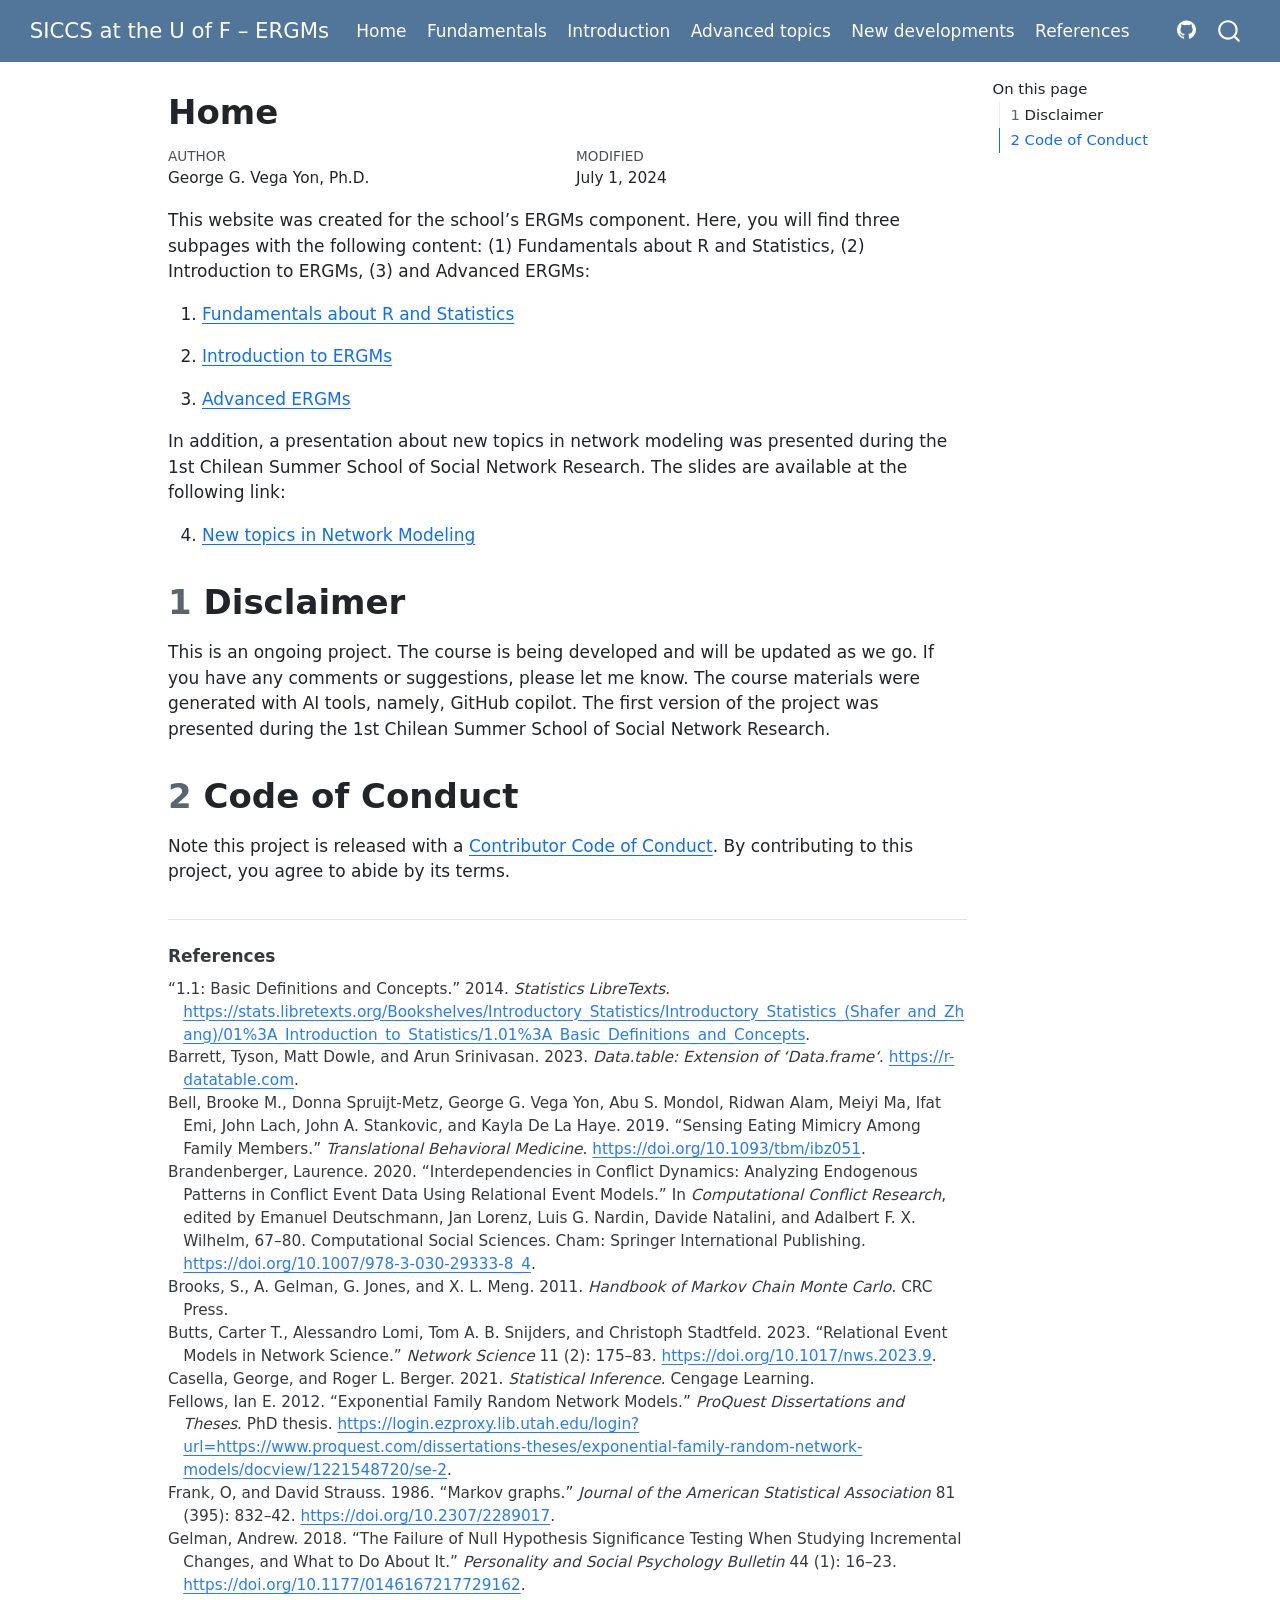
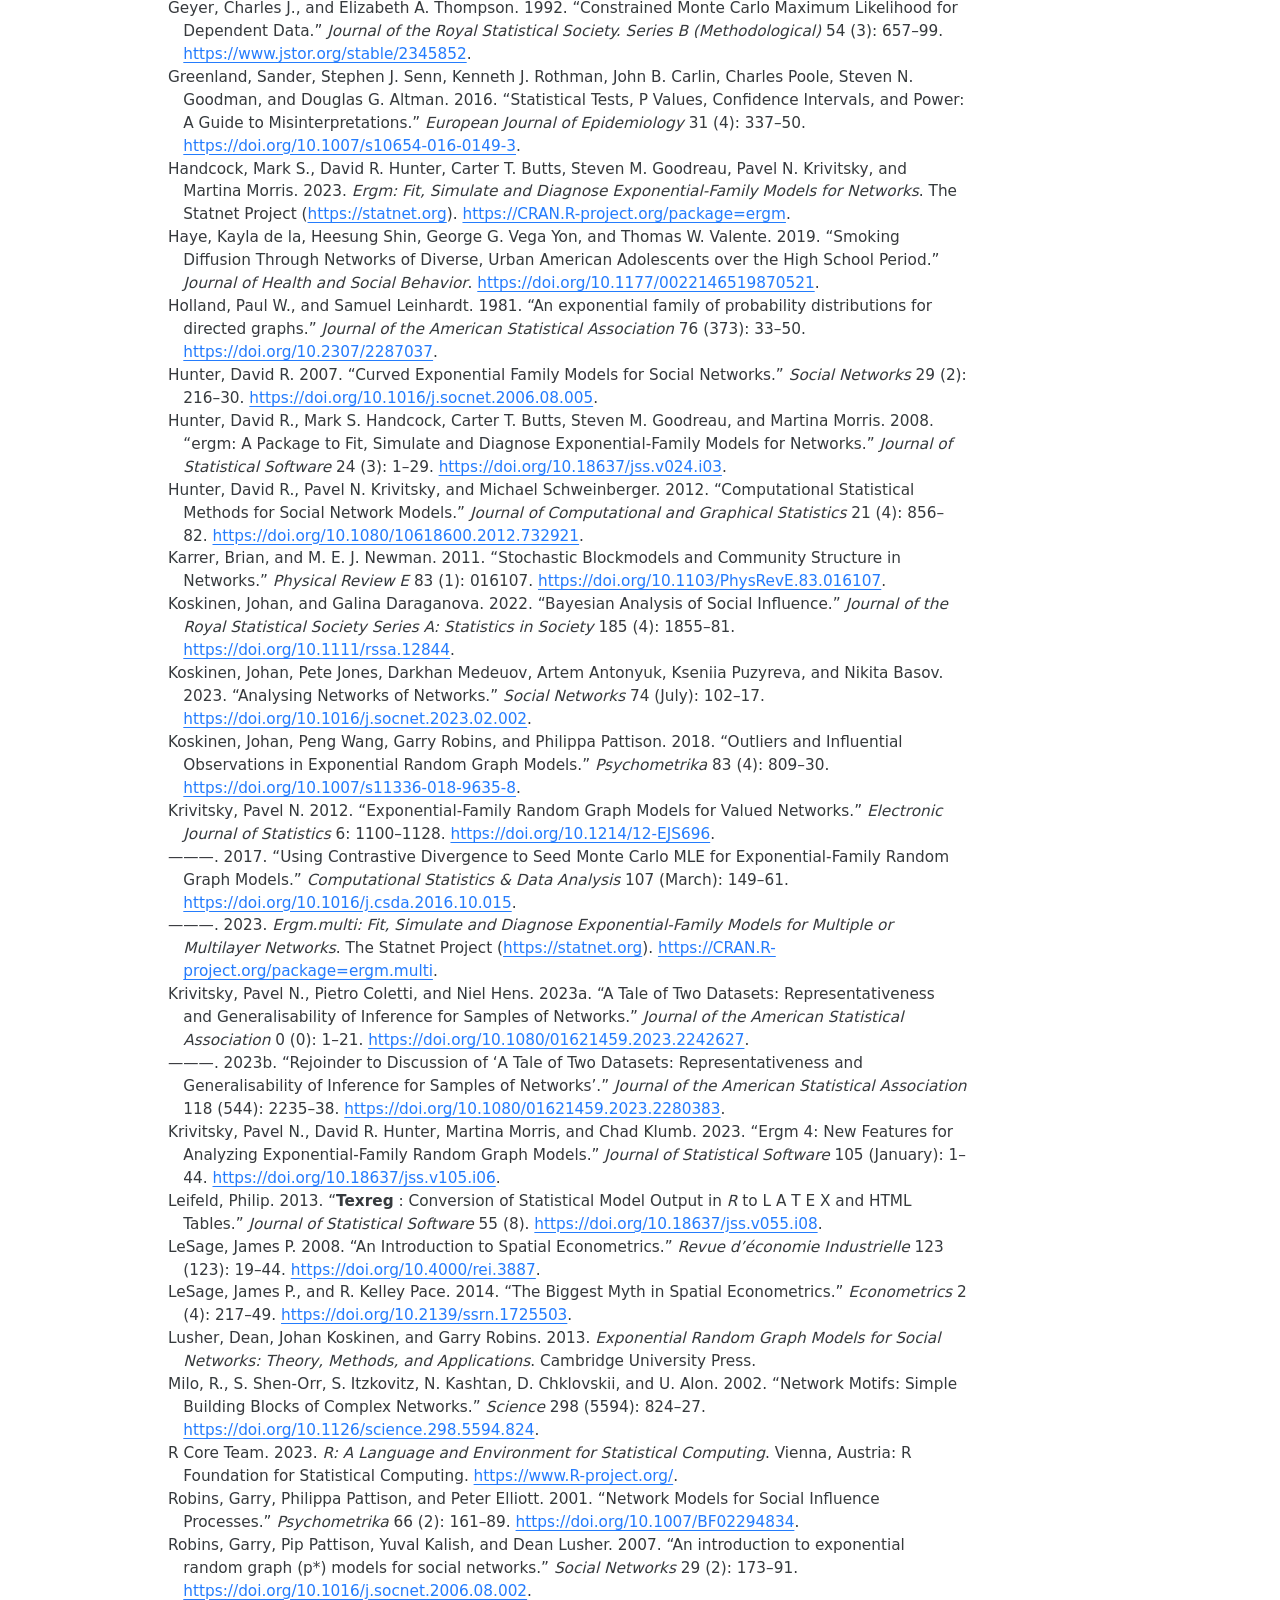
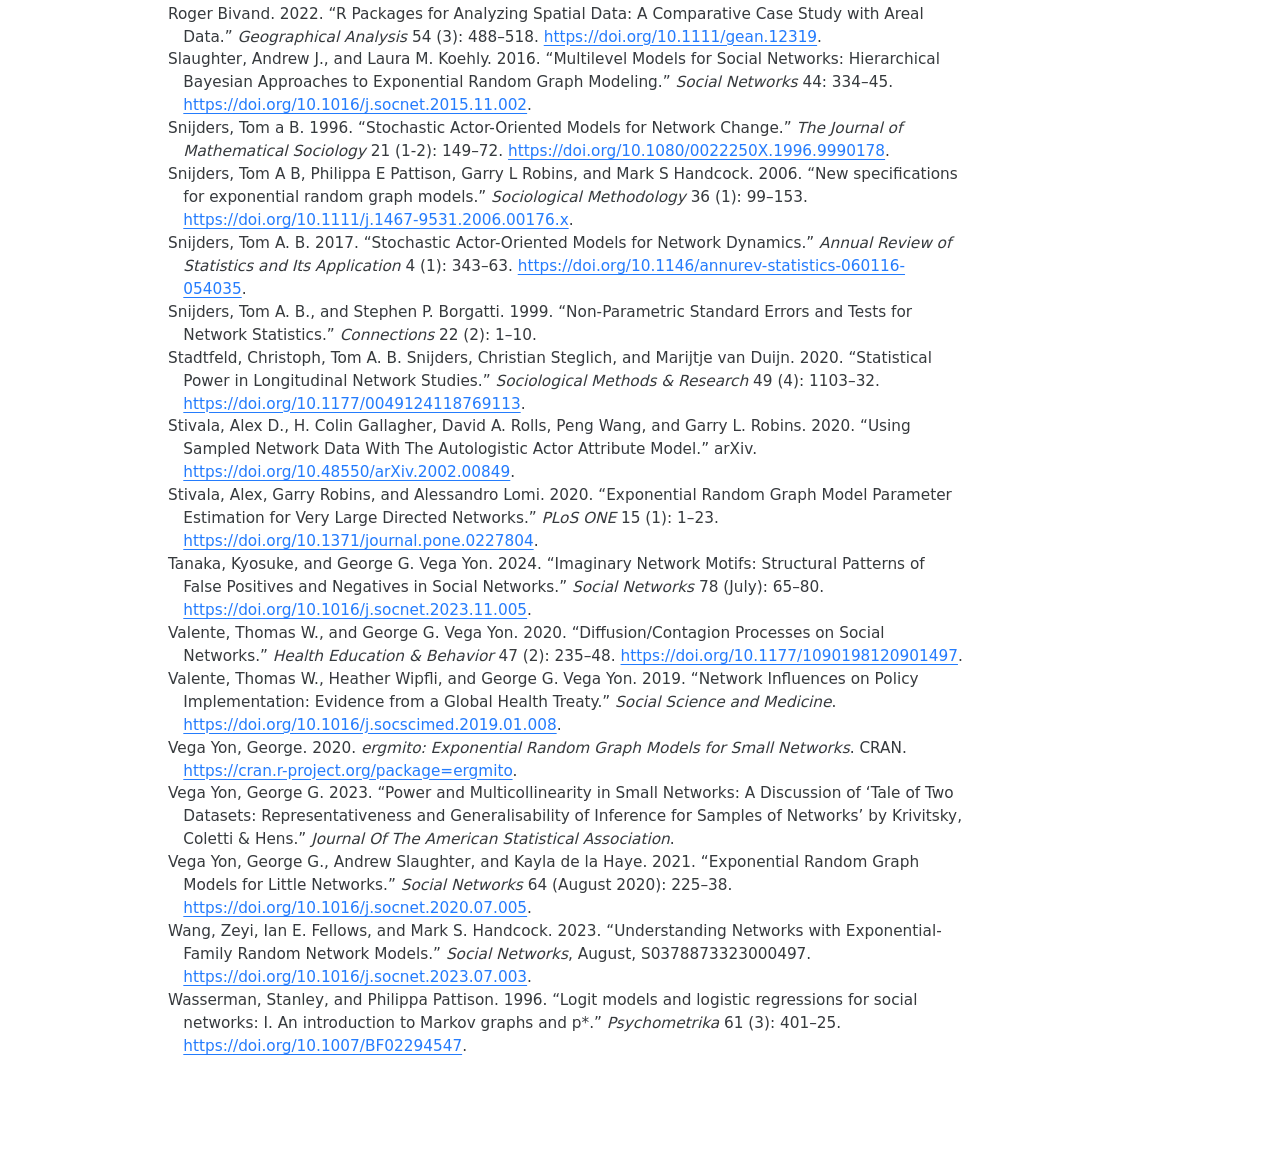
==== commit 456bd23c: "Rearranging bits" ====
--- a/docs/index.html
+++ b/docs/index.html
@@ -4766,6 +4766,10 @@
     <a class="nav-link" href="./03-new-topics/index.html"> 
 <span class="menu-text">New developments</span></a>
   </li>  
+  <li class="nav-item">
+    <a class="nav-link" href="./references.html"> 
+<span class="menu-text">References</span></a>
+  </li>  
 </ul>
             <ul class="navbar-nav navbar-nav-scroll ms-auto">
   <li class="nav-item compact">
@@ -4789,9 +4793,8 @@
     <h2 id="toc-title">On this page</h2>
    
   <ul>
-  <li><a href="#references" id="toc-references" class="nav-link active" data-scroll-target="#references"><span class="header-section-number">1</span> References</a></li>
-  <li><a href="#disclaimer" id="toc-disclaimer" class="nav-link" data-scroll-target="#disclaimer"><span class="header-section-number">2</span> Disclaimer</a></li>
-  <li><a href="#code-of-conduct" id="toc-code-of-conduct" class="nav-link" data-scroll-target="#code-of-conduct"><span class="header-section-number">3</span> Code of Conduct</a></li>
+  <li><a href="#disclaimer" id="toc-disclaimer" class="nav-link active" data-scroll-target="#disclaimer"><span class="header-section-number">1</span> Disclaimer</a></li>
+  <li><a href="#code-of-conduct" id="toc-code-of-conduct" class="nav-link" data-scroll-target="#code-of-conduct"><span class="header-section-number">2</span> Code of Conduct</a></li>
   </ul>
 </nav>
     </div>
@@ -4839,10 +4842,19 @@
 <ol start="4" type="1">
 <li><a href="./03-new-topics">New topics in Network Modeling</a></li>
 </ol>
-<section id="references" class="level1" data-number="1">
-<h1 data-number="1"><span class="header-section-number">1</span> References</h1>
-<p>Although not all about ERGMs, the following list of references is an excellent resource for statistical inference in network science.</p>
-<div id="refs" class="references csl-bib-body hanging-indent" data-entry-spacing="0" role="list">
+<section id="disclaimer" class="level1" data-number="1">
+<h1 data-number="1"><span class="header-section-number">1</span> Disclaimer</h1>
+<p>This is an ongoing project. The course is being developed and will be updated as we go. If you have any comments or suggestions, please let me know. The course materials were generated with AI tools, namely, GitHub copilot. The first version of the project was presented during the 1st Chilean Summer School of Social Network Research.</p>
+</section>
+<section id="code-of-conduct" class="level1" data-number="2">
+<h1 data-number="2"><span class="header-section-number">2</span> Code of Conduct</h1>
+<p>Note this project is released with a <a href="https://contributor-covenant.org/version/2/1/CODE_OF_CONDUCT.html">Contributor Code of Conduct</a>. By contributing to this project, you agree to abide by its terms.</p>
+
+
+
+</section>
+
+<div id="quarto-appendix" class="default"><section class="quarto-appendix-contents" role="doc-bibliography" id="quarto-bibliography"><h2 class="anchored quarto-appendix-heading">References</h2><div id="refs" class="references csl-bib-body hanging-indent" data-entry-spacing="0" role="list">
 <div id="ref-BasicDefinitionsConcepts2014" class="csl-entry" role="listitem">
 <span>“1.1: <span>Basic Definitions</span> and <span>Concepts</span>.”</span> 2014. <em>Statistics LibreTexts</em>. <a href="https://stats.libretexts.org/Bookshelves/Introductory_Statistics/Introductory_Statistics_(Shafer_and_Zhang)/01%3A_Introduction_to_Statistics/1.01%3A_Basic_Definitions_and_Concepts">https://stats.libretexts.org/Bookshelves/Introductory_Statistics/Introductory_Statistics_(Shafer_and_Zhang)/01%3A_Introduction_to_Statistics/1.01%3A_Basic_Definitions_and_Concepts</a>.
 </div>
@@ -5002,20 +5014,7 @@
 <div id="ref-Wasserman1996" class="csl-entry" role="listitem">
 Wasserman, Stanley, and Philippa Pattison. 1996. <span>“<span class="nocase">Logit models and logistic regressions for social networks: I. An introduction to Markov graphs and p*</span>.”</span> <em>Psychometrika</em> 61 (3): 401–25. <a href="https://doi.org/10.1007/BF02294547">https://doi.org/10.1007/BF02294547</a>.
 </div>
-</div>
-</section>
-<section id="disclaimer" class="level1" data-number="2">
-<h1 data-number="2"><span class="header-section-number">2</span> Disclaimer</h1>
-<p>This is an ongoing project. The course is being developed and will be updated as we go. If you have any comments or suggestions, please let me know. The course materials were generated with AI tools, namely, GitHub copilot. The first version of the project was presented during the 1st Chilean Summer School of Social Network Research.</p>
-</section>
-<section id="code-of-conduct" class="level1" data-number="3">
-<h1 data-number="3"><span class="header-section-number">3</span> Code of Conduct</h1>
-<p>Note this project is released with a <a href="https://contributor-covenant.org/version/2/1/CODE_OF_CONDUCT.html">Contributor Code of Conduct</a>. By contributing to this project, you agree to abide by its terms.</p>
-
-
-</section>
-
-</main> <!-- /main -->
+</div></section></div></main> <!-- /main -->
 <script id="quarto-html-after-body" type="application/javascript">
 window.document.addEventListener("DOMContentLoaded", function (event) {
   const toggleBodyColorMode = (bsSheetEl) => {
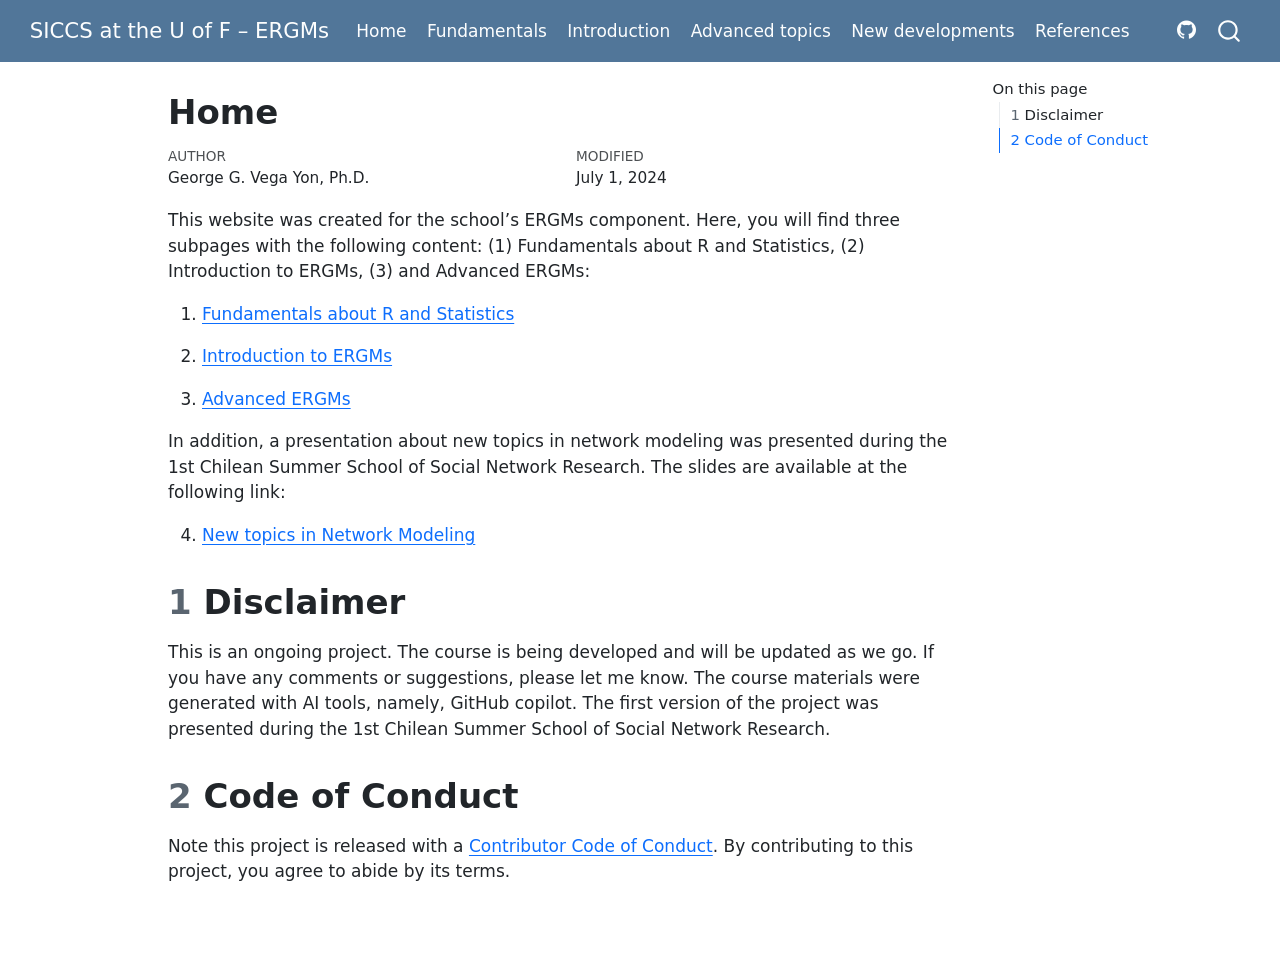
==== commit d17798f2: "Removing references and rendering from mac" ====
--- a/docs/index.html
+++ b/docs/index.html
@@ -2,7 +2,7 @@
 <html xmlns="http://www.w3.org/1999/xhtml" lang="en" xml:lang="en"><head>
 
 <meta charset="utf-8">
-<meta name="generator" content="quarto-1.5.52">
+<meta name="generator" content="quarto-1.5.53">
 
 <meta name="viewport" content="width=device-width, initial-scale=1.0, user-scalable=yes">
 
@@ -20,27 +20,7 @@
 width: 0.8em;
 margin: 0 0.8em 0.2em -1em;  vertical-align: middle;
 }
-
-div.csl-bib-body { }
-div.csl-entry {
-clear: both;
-margin-bottom: 0em;
-}
-.hanging-indent div.csl-entry {
-margin-left:2em;
-text-indent:-2em;
-}
-div.csl-left-margin {
-min-width:2em;
-float:left;
-}
-div.csl-right-inline {
-margin-left:2em;
-padding-left:1em;
-}
-div.csl-indent {
-margin-left: 2em;
-}</style>
+</style>
 
 
 <script>const headroomChanged = new CustomEvent("quarto-hrChanged", {
@@ -4697,7 +4677,7 @@
 .bi-suitcase2::before { content: "\f902"; }
 .bi-vignette::before { content: "\f903"; }
 </style>
-<link href="data:text/css,%3Aroot%2C%5Bdata%2Dbs%2Dtheme%3Dlight%5D%7B%2D%2Dbs%2Dblue%3A%20%230d6efd%3B%2D%2Dbs%2Dindigo%3A%20%236610f2%3B%2D%2Dbs%2Dpurple%3A%20%236f42c1%3B%2D%2Dbs%2Dpink%3A%20%23d63384%3B%2D%2Dbs%2Dred%3A%20%23dc3545%3B%2D%2Dbs%2Dorange%3A%20%23fd7e14%3B%2D%2Dbs%2Dyellow%3A%20%23ffc107%3B%2D%2Dbs%2Dgreen%3A%20%23198754%3B%2D%2Dbs%2Dteal%3A%20%2320c997%3B%2D%2Dbs%2Dcyan%3A%20%230dcaf0%3B%2D%2Dbs%2Dblack%3A%20%23000%3B%2D%2Dbs%2Dwhite%3A%20%23ffffff%3B%2D%2Dbs%2Dgray%3A%20%236c757d%3B%2D%2Dbs%2Dgray%2Ddark%3A%20%23343a40%3B%2D%2Dbs%2Dgray%2D100%3A%20%23f8f9fa%3B%2D%2Dbs%2Dgray%2D200%3A%20%23e9ecef%3B%2D%2Dbs%2Dgray%2D300%3A%20%23dee2e6%3B%2D%2Dbs%2Dgray%2D400%3A%20%23ced4da%3B%2D%2Dbs%2Dgray%2D500%3A%20%23adb5bd%3B%2D%2Dbs%2Dgray%2D600%3A%20%236c757d%3B%2D%2Dbs%2Dgray%2D700%3A%20%23495057%3B%2D%2Dbs%2Dgray%2D800%3A%20%23343a40%3B%2D%2Dbs%2Dgray%2D900%3A%20%23212529%3B%2D%2Dbs%2Ddefault%3A%20%23dee2e6%3B%2D%2Dbs%2Dprimary%3A%20%230d6efd%3B%2D%2Dbs%2Dsecondary%3A%20%236c757d%3B%2D%2Dbs%2Dsuccess%3A%20%23198754%3B%2D%2Dbs%2Dinfo%3A%20%230dcaf0%3B%2D%2Dbs%2Dwarning%3A%20%23ffc107%3B%2D%2Dbs%2Ddanger%3A%20%23dc3545%3B%2D%2Dbs%2Dlight%3A%20%23f8f9fa%3B%2D%2Dbs%2Ddark%3A%20%23212529%3B%2D%2Dbs%2Ddefault%2Drgb%3A%20222%2C%20226%2C%20230%3B%2D%2Dbs%2Dprimary%2Drgb%3A%2013%2C%20110%2C%20253%3B%2D%2Dbs%2Dsecondary%2Drgb%3A%20108%2C%20117%2C%20125%3B%2D%2Dbs%2Dsuccess%2Drgb%3A%2025%2C%20135%2C%2084%3B%2D%2Dbs%2Dinfo%2Drgb%3A%2013%2C%20202%2C%20240%3B%2D%2Dbs%2Dwarning%2Drgb%3A%20255%2C%20193%2C%207%3B%2D%2Dbs%2Ddanger%2Drgb%3A%20220%2C%2053%2C%2069%3B%2D%2Dbs%2Dlight%2Drgb%3A%20248%2C%20249%2C%20250%3B%2D%2Dbs%2Ddark%2Drgb%3A%2033%2C%2037%2C%2041%3B%2D%2Dbs%2Dprimary%2Dtext%2Demphasis%3A%20%23052c65%3B%2D%2Dbs%2Dsecondary%2Dtext%2Demphasis%3A%20%232b2f32%3B%2D%2Dbs%2Dsuccess%2Dtext%2Demphasis%3A%20%230a3622%3B%2D%2Dbs%2Dinfo%2Dtext%2Demphasis%3A%20%23055160%3B%2D%2Dbs%2Dwarning%2Dtext%2Demphasis%3A%20%23664d03%3B%2D%2Dbs%2Ddanger%2Dtext%2Demphasis%3A%20%2358151c%3B%2D%2Dbs%2Dlight%2Dtext%2Demphasis%3A%20%23495057%3B%2D%2Dbs%2Ddark%2Dtext%2Demphasis%3A%20%23495057%3B%2D%2Dbs%2Dprimary%2Dbg%2Dsubtle%3A%20%23cfe2ff%3B%2D%2Dbs%2Dsecondary%2Dbg%2Dsubtle%3A%20%23e2e3e5%3B%2D%2Dbs%2Dsuccess%2Dbg%2Dsubtle%3A%20%23d1e7dd%3B%2D%2Dbs%2Dinfo%2Dbg%2Dsubtle%3A%20%23cff4fc%3B%2D%2Dbs%2Dwarning%2Dbg%2Dsubtle%3A%20%23fff3cd%3B%2D%2Dbs%2Ddanger%2Dbg%2Dsubtle%3A%20%23f8d7da%3B%2D%2Dbs%2Dlight%2Dbg%2Dsubtle%3A%20%23fcfcfd%3B%2D%2Dbs%2Ddark%2Dbg%2Dsubtle%3A%20%23ced4da%3B%2D%2Dbs%2Dprimary%2Dborder%2Dsubtle%3A%20%239ec5fe%3B%2D%2Dbs%2Dsecondary%2Dborder%2Dsubtle%3A%20%23c4c8cb%3B%2D%2Dbs%2Dsuccess%2Dborder%2Dsubtle%3A%20%23a3cfbb%3B%2D%2Dbs%2Dinfo%2Dborder%2Dsubtle%3A%20%239eeaf9%3B%2D%2Dbs%2Dwarning%2Dborder%2Dsubtle%3A%20%23ffe69c%3B%2D%2Dbs%2Ddanger%2Dborder%2Dsubtle%3A%20%23f1aeb5%3B%2D%2Dbs%2Dlight%2Dborder%2Dsubtle%3A%20%23e9ecef%3B%2D%2Dbs%2Ddark%2Dborder%2Dsubtle%3A%20%23adb5bd%3B%2D%2Dbs%2Dwhite%2Drgb%3A%20255%2C%20255%2C%20255%3B%2D%2Dbs%2Dblack%2Drgb%3A%200%2C%200%2C%200%3B%2D%2Dbs%2Dfont%2Dsans%2Dserif%3A%20system%2Dui%2C%20%2Dapple%2Dsystem%2C%20%22Segoe%20UI%22%2C%20Roboto%2C%20%22Helvetica%20Neue%22%2C%20%22Noto%20Sans%22%2C%20%22Liberation%20Sans%22%2C%20Arial%2C%20sans%2Dserif%2C%20%22Apple%20Color%20Emoji%22%2C%20%22Segoe%20UI%20Emoji%22%2C%20%22Segoe%20UI%20Symbol%22%2C%20%22Noto%20Color%20Emoji%22%3B%2D%2Dbs%2Dfont%2Dmonospace%3A%20SFMono%2DRegular%2C%20Menlo%2C%20Monaco%2C%20Consolas%2C%20%22Liberation%20Mono%22%2C%20%22Courier%20New%22%2C%20monospace%3B%2D%2Dbs%2Dgradient%3A%20linear%2Dgradient%28180deg%2C%20rgba%28255%2C%20255%2C%20255%2C%200%2E15%29%2C%20rgba%28255%2C%20255%2C%20255%2C%200%29%29%3B%2D%2Dbs%2Droot%2Dfont%2Dsize%3A%2017px%3B%2D%2Dbs%2Dbody%2Dfont%2Dfamily%3A%20system%2Dui%2C%20%2Dapple%2Dsystem%2C%20%22Segoe%20UI%22%2C%20Roboto%2C%20%22Helvetica%20Neue%22%2C%20%22Noto%20Sans%22%2C%20%22Liberation%20Sans%22%2C%20Arial%2C%20sans%2Dserif%2C%20%22Apple%20Color%20Emoji%22%2C%20%22Segoe%20UI%20Emoji%22%2C%20%22Segoe%20UI%20Symbol%22%2C%20%22Noto%20Color%20Emoji%22%3B%2D%2Dbs%2Dbody%2Dfont%2Dsize%3A1rem%3B%2D%2Dbs%2Dbody%2Dfont%2Dweight%3A%20400%3B%2D%2Dbs%2Dbody%2Dline%2Dheight%3A%201%2E5%3B%2D%2Dbs%2Dbody%2Dcolor%3A%20%23212529%3B%2D%2Dbs%2Dbody%2Dcolor%2Drgb%3A%2033%2C%2037%2C%2041%3B%2D%2Dbs%2Dbody%2Dbg%3A%20%23ffffff%3B%2D%2Dbs%2Dbody%2Dbg%2Drgb%3A%20255%2C%20255%2C%20255%3B%2D%2Dbs%2Demphasis%2Dcolor%3A%20%23000%3B%2D%2Dbs%2Demphasis%2Dcolor%2Drgb%3A%200%2C%200%2C%200%3B%2D%2Dbs%2Dsecondary%2Dcolor%3A%20rgba%2833%2C%2037%2C%2041%2C%200%2E75%29%3B%2D%2Dbs%2Dsecondary%2Dcolor%2Drgb%3A%2033%2C%2037%2C%2041%3B%2D%2Dbs%2Dsecondary%2Dbg%3A%20%23e9ecef%3B%2D%2Dbs%2Dsecondary%2Dbg%2Drgb%3A%20233%2C%20236%2C%20239%3B%2D%2Dbs%2Dtertiary%2Dcolor%3A%20rgba%2833%2C%2037%2C%2041%2C%200%2E5%29%3B%2D%2Dbs%2Dtertiary%2Dcolor%2Drgb%3A%2033%2C%2037%2C%2041%3B%2D%2Dbs%2Dtertiary%2Dbg%3A%20%23f8f9fa%3B%2D%2Dbs%2Dtertiary%2Dbg%2Drgb%3A%20248%2C%20249%2C%20250%3B%2D%2Dbs%2Dheading%2Dcolor%3A%20inherit%3B%2D%2Dbs%2Dlink%2Dcolor%3A%20%230d6efd%3B%2D%2Dbs%2Dlink%2Dcolor%2Drgb%3A%2013%2C%20110%2C%20253%3B%2D%2Dbs%2Dlink%2Ddecoration%3A%20underline%3B%2D%2Dbs%2Dlink%2Dhover%2Dcolor%3A%20%230a58ca%3B%2D%2Dbs%2Dlink%2Dhover%2Dcolor%2Drgb%3A%2010%2C%2088%2C%20202%3B%2D%2Dbs%2Dcode%2Dcolor%3A%20%237d12ba%3B%2D%2Dbs%2Dhighlight%2Dbg%3A%20%23fff3cd%3B%2D%2Dbs%2Dborder%2Dwidth%3A%201px%3B%2D%2Dbs%2Dborder%2Dstyle%3A%20solid%3B%2D%2Dbs%2Dborder%2Dcolor%3A%20%23dee2e6%3B%2D%2Dbs%2Dborder%2Dcolor%2Dtranslucent%3A%20rgba%280%2C%200%2C%200%2C%200%2E175%29%3B%2D%2Dbs%2Dborder%2Dradius%3A%200%2E25rem%3B%2D%2Dbs%2Dborder%2Dradius%2Dsm%3A%200%2E2em%3B%2D%2Dbs%2Dborder%2Dradius%2Dlg%3A%200%2E5rem%3B%2D%2Dbs%2Dborder%2Dradius%2Dxl%3A%201rem%3B%2D%2Dbs%2Dborder%2Dradius%2Dxxl%3A%202rem%3B%2D%2Dbs%2Dborder%2Dradius%2D2xl%3A%20var%28%2D%2Dbs%2Dborder%2Dradius%2Dxxl%29%3B%2D%2Dbs%2Dborder%2Dradius%2Dpill%3A%2050rem%3B%2D%2Dbs%2Dbox%2Dshadow%3A%200%200%2E5rem%201rem%20rgba%280%2C%200%2C%200%2C%200%2E15%29%3B%2D%2Dbs%2Dbox%2Dshadow%2Dsm%3A%200%200%2E125rem%200%2E25rem%20rgba%280%2C%200%2C%200%2C%200%2E075%29%3B%2D%2Dbs%2Dbox%2Dshadow%2Dlg%3A%200%201rem%203rem%20rgba%280%2C%200%2C%200%2C%200%2E175%29%3B%2D%2Dbs%2Dbox%2Dshadow%2Dinset%3A%20inset%200%201px%202px%20rgba%280%2C%200%2C%200%2C%200%2E075%29%3B%2D%2Dbs%2Dfocus%2Dring%2Dwidth%3A%200%2E25rem%3B%2D%2Dbs%2Dfocus%2Dring%2Dopacity%3A%200%2E25%3B%2D%2Dbs%2Dfocus%2Dring%2Dcolor%3A%20rgba%2813%2C%20110%2C%20253%2C%200%2E25%29%3B%2D%2Dbs%2Dform%2Dvalid%2Dcolor%3A%20%23198754%3B%2D%2Dbs%2Dform%2Dvalid%2Dborder%2Dcolor%3A%20%23198754%3B%2D%2Dbs%2Dform%2Dinvalid%2Dcolor%3A%20%23dc3545%3B%2D%2Dbs%2Dform%2Dinvalid%2Dborder%2Dcolor%3A%20%23dc3545%7D%5Bdata%2Dbs%2Dtheme%3Ddark%5D%7Bcolor%2Dscheme%3Adark%3B%2D%2Dbs%2Dbody%2Dcolor%3A%20%23dee2e6%3B%2D%2Dbs%2Dbody%2Dcolor%2Drgb%3A%20222%2C%20226%2C%20230%3B%2D%2Dbs%2Dbody%2Dbg%3A%20%23212529%3B%2D%2Dbs%2Dbody%2Dbg%2Drgb%3A%2033%2C%2037%2C%2041%3B%2D%2Dbs%2Demphasis%2Dcolor%3A%20%23ffffff%3B%2D%2Dbs%2Demphasis%2Dcolor%2Drgb%3A%20255%2C%20255%2C%20255%3B%2D%2Dbs%2Dsecondary%2Dcolor%3A%20rgba%28222%2C%20226%2C%20230%2C%200%2E75%29%3B%2D%2Dbs%2Dsecondary%2Dcolor%2Drgb%3A%20222%2C%20226%2C%20230%3B%2D%2Dbs%2Dsecondary%2Dbg%3A%20%23343a40%3B%2D%2Dbs%2Dsecondary%2Dbg%2Drgb%3A%2052%2C%2058%2C%2064%3B%2D%2Dbs%2Dtertiary%2Dcolor%3A%20rgba%28222%2C%20226%2C%20230%2C%200%2E5%29%3B%2D%2Dbs%2Dtertiary%2Dcolor%2Drgb%3A%20222%2C%20226%2C%20230%3B%2D%2Dbs%2Dtertiary%2Dbg%3A%20%232b3035%3B%2D%2Dbs%2Dtertiary%2Dbg%2Drgb%3A%2043%2C%2048%2C%2053%3B%2D%2Dbs%2Dprimary%2Dtext%2Demphasis%3A%20%236ea8fe%3B%2D%2Dbs%2Dsecondary%2Dtext%2Demphasis%3A%20%23a7acb1%3B%2D%2Dbs%2Dsuccess%2Dtext%2Demphasis%3A%20%2375b798%3B%2D%2Dbs%2Dinfo%2Dtext%2Demphasis%3A%20%236edff6%3B%2D%2Dbs%2Dwarning%2Dtext%2Demphasis%3A%20%23ffda6a%3B%2D%2Dbs%2Ddanger%2Dtext%2Demphasis%3A%20%23ea868f%3B%2D%2Dbs%2Dlight%2Dtext%2Demphasis%3A%20%23f8f9fa%3B%2D%2Dbs%2Ddark%2Dtext%2Demphasis%3A%20%23dee2e6%3B%2D%2Dbs%2Dprimary%2Dbg%2Dsubtle%3A%20%23031633%3B%2D%2Dbs%2Dsecondary%2Dbg%2Dsubtle%3A%20%23161719%3B%2D%2Dbs%2Dsuccess%2Dbg%2Dsubtle%3A%20%23051b11%3B%2D%2Dbs%2Dinfo%2Dbg%2Dsubtle%3A%20%23032830%3B%2D%2Dbs%2Dwarning%2Dbg%2Dsubtle%3A%20%23332701%3B%2D%2Dbs%2Ddanger%2Dbg%2Dsubtle%3A%20%232c0b0e%3B%2D%2Dbs%2Dlight%2Dbg%2Dsubtle%3A%20%23343a40%3B%2D%2Dbs%2Ddark%2Dbg%2Dsubtle%3A%20%231a1d20%3B%2D%2Dbs%2Dprimary%2Dborder%2Dsubtle%3A%20%23084298%3B%2D%2Dbs%2Dsecondary%2Dborder%2Dsubtle%3A%20%2341464b%3B%2D%2Dbs%2Dsuccess%2Dborder%2Dsubtle%3A%20%230f5132%3B%2D%2Dbs%2Dinfo%2Dborder%2Dsubtle%3A%20%23087990%3B%2D%2Dbs%2Dwarning%2Dborder%2Dsubtle%3A%20%23997404%3B%2D%2Dbs%2Ddanger%2Dborder%2Dsubtle%3A%20%23842029%3B%2D%2Dbs%2Dlight%2Dborder%2Dsubtle%3A%20%23495057%3B%2D%2Dbs%2Ddark%2Dborder%2Dsubtle%3A%20%23343a40%3B%2D%2Dbs%2Dheading%2Dcolor%3A%20inherit%3B%2D%2Dbs%2Dlink%2Dcolor%3A%20%236ea8fe%3B%2D%2Dbs%2Dlink%2Dhover%2Dcolor%3A%20%238bb9fe%3B%2D%2Dbs%2Dlink%2Dcolor%2Drgb%3A%20110%2C%20168%2C%20254%3B%2D%2Dbs%2Dlink%2Dhover%2Dcolor%2Drgb%3A%20139%2C%20185%2C%20254%3B%2D%2Dbs%2Dcode%2Dcolor%3A%20white%3B%2D%2Dbs%2Dborder%2Dcolor%3A%20%23495057%3B%2D%2Dbs%2Dborder%2Dcolor%2Dtranslucent%3A%20rgba%28255%2C%20255%2C%20255%2C%200%2E15%29%3B%2D%2Dbs%2Dform%2Dvalid%2Dcolor%3A%20%2375b798%3B%2D%2Dbs%2Dform%2Dvalid%2Dborder%2Dcolor%3A%20%2375b798%3B%2D%2Dbs%2Dform%2Dinvalid%2Dcolor%3A%20%23ea868f%3B%2D%2Dbs%2Dform%2Dinvalid%2Dborder%2Dcolor%3A%20%23ea868f%7D%2A%2C%2A%3A%3Abefore%2C%2A%3A%3Aafter%7Bbox%2Dsizing%3Aborder%2Dbox%7D%3Aroot%7Bfont%2Dsize%3Avar%28%2D%2Dbs%2Droot%2Dfont%2Dsize%29%7Dbody%7Bmargin%3A0%3Bfont%2Dfamily%3Avar%28%2D%2Dbs%2Dbody%2Dfont%2Dfamily%29%3Bfont%2Dsize%3Avar%28%2D%2Dbs%2Dbody%2Dfont%2Dsize%29%3Bfont%2Dweight%3Avar%28%2D%2Dbs%2Dbody%2Dfont%2Dweight%29%3Bline%2Dheight%3Avar%28%2D%2Dbs%2Dbody%2Dline%2Dheight%29%3Bcolor%3Avar%28%2D%2Dbs%2Dbody%2Dcolor%29%3Btext%2Dalign%3Avar%28%2D%2Dbs%2Dbody%2Dtext%2Dalign%29%3Bbackground%2Dcolor%3Avar%28%2D%2Dbs%2Dbody%2Dbg%29%3B%2Dwebkit%2Dtext%2Dsize%2Dadjust%3A100%25%3B%2Dwebkit%2Dtap%2Dhighlight%2Dcolor%3Argba%280%2C0%2C0%2C0%29%7Dhr%7Bmargin%3A1rem%200%3Bcolor%3Ainherit%3Bborder%3A0%3Bborder%2Dtop%3A1px%20solid%3Bopacity%3A%2E25%7Dh6%2C%2Eh6%2Ch5%2C%2Eh5%2Ch4%2C%2Eh4%2Ch3%2C%2Eh3%2Ch2%2C%2Eh2%2Ch1%2C%2Eh1%7Bmargin%2Dtop%3A0%3Bmargin%2Dbottom%3A%2E5rem%3Bfont%2Dweight%3A500%3Bline%2Dheight%3A1%2E2%3Bcolor%3Avar%28%2D%2Dbs%2Dheading%2Dcolor%29%7Dh1%2C%2Eh1%7Bfont%2Dsize%3Acalc%281%2E325rem%20%2B%200%2E9vw%29%7D%40media%28min%2Dwidth%3A%201200px%29%7Bh1%2C%2Eh1%7Bfont%2Dsize%3A2rem%7D%7Dh2%2C%2Eh2%7Bfont%2Dsize%3Acalc%281%2E29rem%20%2B%200%2E48vw%29%7D%40media%28min%2Dwidth%3A%201200px%29%7Bh2%2C%2Eh2%7Bfont%2Dsize%3A1%2E65rem%7D%7Dh3%2C%2Eh3%7Bfont%2Dsize%3Acalc%281%2E27rem%20%2B%200%2E24vw%29%7D%40media%28min%2Dwidth%3A%201200px%29%7Bh3%2C%2Eh3%7Bfont%2Dsize%3A1%2E45rem%7D%7Dh4%2C%2Eh4%7Bfont%2Dsize%3A1%2E25rem%7Dh5%2C%2Eh5%7Bfont%2Dsize%3A1%2E1rem%7Dh6%2C%2Eh6%7Bfont%2Dsize%3A1rem%7Dp%7Bmargin%2Dtop%3A0%3Bmargin%2Dbottom%3A1rem%7Dabbr%5Btitle%5D%7Btext%2Ddecoration%3Aunderline%20dotted%3B%2Dwebkit%2Dtext%2Ddecoration%3Aunderline%20dotted%3B%2Dmoz%2Dtext%2Ddecoration%3Aunderline%20dotted%3B%2Dms%2Dtext%2Ddecoration%3Aunderline%20dotted%3B%2Do%2Dtext%2Ddecoration%3Aunderline%20dotted%3Bcursor%3Ahelp%3Btext%2Ddecoration%2Dskip%2Dink%3Anone%7Daddress%7Bmargin%2Dbottom%3A1rem%3Bfont%2Dstyle%3Anormal%3Bline%2Dheight%3Ainherit%7Dol%2Cul%7Bpadding%2Dleft%3A2rem%7Dol%2Cul%2Cdl%7Bmargin%2Dtop%3A0%3Bmargin%2Dbottom%3A1rem%7Dol%20ol%2Cul%20ul%2Col%20ul%2Cul%20ol%7Bmargin%2Dbottom%3A0%7Ddt%7Bfont%2Dweight%3A700%7Ddd%7Bmargin%2Dbottom%3A%2E5rem%3Bmargin%2Dleft%3A0%7Dblockquote%7Bmargin%3A0%200%201rem%3Bpadding%3A%2E625rem%201%2E25rem%3Bborder%2Dleft%3A%2E25rem%20solid%20%23e9ecef%7Dblockquote%20p%3Alast%2Dchild%2Cblockquote%20ul%3Alast%2Dchild%2Cblockquote%20ol%3Alast%2Dchild%7Bmargin%2Dbottom%3A0%7Db%2Cstrong%7Bfont%2Dweight%3Abolder%7Dsmall%2C%2Esmall%7Bfont%2Dsize%3A0%2E875em%7Dmark%2C%2Emark%7Bpadding%3A%2E1875em%3Bbackground%2Dcolor%3Avar%28%2D%2Dbs%2Dhighlight%2Dbg%29%7Dsub%2Csup%7Bposition%3Arelative%3Bfont%2Dsize%3A0%2E75em%3Bline%2Dheight%3A0%3Bvertical%2Dalign%3Abaseline%7Dsub%7Bbottom%3A%2D0%2E25em%7Dsup%7Btop%3A%2D0%2E5em%7Da%7Bcolor%3Argba%28var%28%2D%2Dbs%2Dlink%2Dcolor%2Drgb%29%2C%20var%28%2D%2Dbs%2Dlink%2Dopacity%2C%201%29%29%3Btext%2Ddecoration%3Aunderline%3B%2Dwebkit%2Dtext%2Ddecoration%3Aunderline%3B%2Dmoz%2Dtext%2Ddecoration%3Aunderline%3B%2Dms%2Dtext%2Ddecoration%3Aunderline%3B%2Do%2Dtext%2Ddecoration%3Aunderline%7Da%3Ahover%7B%2D%2Dbs%2Dlink%2Dcolor%2Drgb%3A%20var%28%2D%2Dbs%2Dlink%2Dhover%2Dcolor%2Drgb%29%7Da%3Anot%28%5Bhref%5D%29%3Anot%28%5Bclass%5D%29%2Ca%3Anot%28%5Bhref%5D%29%3Anot%28%5Bclass%5D%29%3Ahover%7Bcolor%3Ainherit%3Btext%2Ddecoration%3Anone%7Dpre%2Ccode%2Ckbd%2Csamp%7Bfont%2Dfamily%3ASFMono%2DRegular%2CMenlo%2CMonaco%2CConsolas%2C%22Liberation%20Mono%22%2C%22Courier%20New%22%2Cmonospace%3Bfont%2Dsize%3A1em%7Dpre%7Bdisplay%3Ablock%3Bmargin%2Dtop%3A0%3Bmargin%2Dbottom%3A1rem%3Boverflow%3Aauto%3Bfont%2Dsize%3A0%2E875em%3Bcolor%3A%23000%3Bbackground%2Dcolor%3A%23f8f9fa%3Bpadding%3A%2E5rem%3Bborder%3A1px%20solid%20var%28%2D%2Dbs%2Dborder%2Dcolor%2C%20%23dee2e6%29%3Bborder%2Dradius%3A%2E25rem%7Dpre%20code%7Bbackground%2Dcolor%3Argba%280%2C0%2C0%2C0%29%3Bfont%2Dsize%3Ainherit%3Bcolor%3Ainherit%3Bword%2Dbreak%3Anormal%7Dcode%7Bfont%2Dsize%3A0%2E875em%3Bcolor%3Avar%28%2D%2Dbs%2Dcode%2Dcolor%29%3Bbackground%2Dcolor%3A%23f8f9fa%3Bborder%2Dradius%3A%2E25rem%3Bpadding%3A%2E125rem%20%2E25rem%3Bword%2Dwrap%3Abreak%2Dword%7Da%3Ecode%7Bcolor%3Ainherit%7Dkbd%7Bpadding%3A%2E4rem%20%2E4rem%3Bfont%2Dsize%3A0%2E875em%3Bcolor%3A%23fff%3Bbackground%2Dcolor%3A%23212529%3Bborder%2Dradius%3A%2E2em%7Dkbd%20kbd%7Bpadding%3A0%3Bfont%2Dsize%3A1em%7Dfigure%7Bmargin%3A0%200%201rem%7Dimg%2Csvg%7Bvertical%2Dalign%3Amiddle%7Dtable%7Bcaption%2Dside%3Abottom%3Bborder%2Dcollapse%3Acollapse%7Dcaption%7Bpadding%2Dtop%3A%2E5rem%3Bpadding%2Dbottom%3A%2E5rem%3Bcolor%3Argba%2833%2C37%2C41%2C%2E75%29%3Btext%2Dalign%3Aleft%7Dth%7Btext%2Dalign%3Ainherit%3Btext%2Dalign%3A%2Dwebkit%2Dmatch%2Dparent%7Dthead%2Ctbody%2Ctfoot%2Ctr%2Ctd%2Cth%7Bborder%2Dcolor%3Ainherit%3Bborder%2Dstyle%3Asolid%3Bborder%2Dwidth%3A0%7Dlabel%7Bdisplay%3Ainline%2Dblock%7Dbutton%7Bborder%2Dradius%3A0%7Dbutton%3Afocus%3Anot%28%3Afocus%2Dvisible%29%7Boutline%3A0%7Dinput%2Cbutton%2Cselect%2Coptgroup%2Ctextarea%7Bmargin%3A0%3Bfont%2Dfamily%3Ainherit%3Bfont%2Dsize%3Ainherit%3Bline%2Dheight%3Ainherit%7Dbutton%2Cselect%7Btext%2Dtransform%3Anone%7D%5Brole%3Dbutton%5D%7Bcursor%3Apointer%7Dselect%7Bword%2Dwrap%3Anormal%7Dselect%3Adisabled%7Bopacity%3A1%7D%5Blist%5D%3Anot%28%5Btype%3Ddate%5D%29%3Anot%28%5Btype%3Ddatetime%2Dlocal%5D%29%3Anot%28%5Btype%3Dmonth%5D%29%3Anot%28%5Btype%3Dweek%5D%29%3Anot%28%5Btype%3Dtime%5D%29%3A%3A%2Dwebkit%2Dcalendar%2Dpicker%2Dindicator%7Bdisplay%3Anone%20%21important%7Dbutton%2C%5Btype%3Dbutton%5D%2C%5Btype%3Dreset%5D%2C%5Btype%3Dsubmit%5D%7B%2Dwebkit%2Dappearance%3Abutton%7Dbutton%3Anot%28%3Adisabled%29%2C%5Btype%3Dbutton%5D%3Anot%28%3Adisabled%29%2C%5Btype%3Dreset%5D%3Anot%28%3Adisabled%29%2C%5Btype%3Dsubmit%5D%3Anot%28%3Adisabled%29%7Bcursor%3Apointer%7D%3A%3A%2Dmoz%2Dfocus%2Dinner%7Bpadding%3A0%3Bborder%2Dstyle%3Anone%7Dtextarea%7Bresize%3Avertical%7Dfieldset%7Bmin%2Dwidth%3A0%3Bpadding%3A0%3Bmargin%3A0%3Bborder%3A0%7Dlegend%7Bfloat%3Aleft%3Bwidth%3A100%25%3Bpadding%3A0%3Bmargin%2Dbottom%3A%2E5rem%3Bfont%2Dsize%3Acalc%281%2E275rem%20%2B%200%2E3vw%29%3Bline%2Dheight%3Ainherit%7D%40media%28min%2Dwidth%3A%201200px%29%7Blegend%7Bfont%2Dsize%3A1%2E5rem%7D%7Dlegend%2B%2A%7Bclear%3Aleft%7D%3A%3A%2Dwebkit%2Ddatetime%2Dedit%2Dfields%2Dwrapper%2C%3A%3A%2Dwebkit%2Ddatetime%2Dedit%2Dtext%2C%3A%3A%2Dwebkit%2Ddatetime%2Dedit%2Dminute%2C%3A%3A%2Dwebkit%2Ddatetime%2Dedit%2Dhour%2Dfield%2C%3A%3A%2Dwebkit%2Ddatetime%2Dedit%2Dday%2Dfield%2C%3A%3A%2Dwebkit%2Ddatetime%2Dedit%2Dmonth%2Dfield%2C%3A%3A%2Dwebkit%2Ddatetime%2Dedit%2Dyear%2Dfield%7Bpadding%3A0%7D%3A%3A%2Dwebkit%2Dinner%2Dspin%2Dbutton%7Bheight%3Aauto%7D%5Btype%3Dsearch%5D%7B%2Dwebkit%2Dappearance%3Atextfield%3Boutline%2Doffset%3A%2D2px%7D%3A%3A%2Dwebkit%2Dsearch%2Ddecoration%7B%2Dwebkit%2Dappearance%3Anone%7D%3A%3A%2Dwebkit%2Dcolor%2Dswatch%2Dwrapper%7Bpadding%3A0%7D%3A%3Afile%2Dselector%2Dbutton%7Bfont%3Ainherit%3B%2Dwebkit%2Dappearance%3Abutton%7Doutput%7Bdisplay%3Ainline%2Dblock%7Diframe%7Bborder%3A0%7Dsummary%7Bdisplay%3Alist%2Ditem%3Bcursor%3Apointer%7Dprogress%7Bvertical%2Dalign%3Abaseline%7D%5Bhidden%5D%7Bdisplay%3Anone%20%21important%7D%2Elead%7Bfont%2Dsize%3A1%2E25rem%3Bfont%2Dweight%3A300%7D%2Edisplay%2D1%7Bfont%2Dsize%3Acalc%281%2E625rem%20%2B%204%2E5vw%29%3Bfont%2Dweight%3A300%3Bline%2Dheight%3A1%2E2%7D%40media%28min%2Dwidth%3A%201200px%29%7B%2Edisplay%2D1%7Bfont%2Dsize%3A5rem%7D%7D%2Edisplay%2D2%7Bfont%2Dsize%3Acalc%281%2E575rem%20%2B%203%2E9vw%29%3Bfont%2Dweight%3A300%3Bline%2Dheight%3A1%2E2%7D%40media%28min%2Dwidth%3A%201200px%29%7B%2Edisplay%2D2%7Bfont%2Dsize%3A4%2E5rem%7D%7D%2Edisplay%2D3%7Bfont%2Dsize%3Acalc%281%2E525rem%20%2B%203%2E3vw%29%3Bfont%2Dweight%3A300%3Bline%2Dheight%3A1%2E2%7D%40media%28min%2Dwidth%3A%201200px%29%7B%2Edisplay%2D3%7Bfont%2Dsize%3A4rem%7D%7D%2Edisplay%2D4%7Bfont%2Dsize%3Acalc%281%2E475rem%20%2B%202%2E7vw%29%3Bfont%2Dweight%3A300%3Bline%2Dheight%3A1%2E2%7D%40media%28min%2Dwidth%3A%201200px%29%7B%2Edisplay%2D4%7Bfont%2Dsize%3A3%2E5rem%7D%7D%2Edisplay%2D5%7Bfont%2Dsize%3Acalc%281%2E425rem%20%2B%202%2E1vw%29%3Bfont%2Dweight%3A300%3Bline%2Dheight%3A1%2E2%7D%40media%28min%2Dwidth%3A%201200px%29%7B%2Edisplay%2D5%7Bfont%2Dsize%3A3rem%7D%7D%2Edisplay%2D6%7Bfont%2Dsize%3Acalc%281%2E375rem%20%2B%201%2E5vw%29%3Bfont%2Dweight%3A300%3Bline%2Dheight%3A1%2E2%7D%40media%28min%2Dwidth%3A%201200px%29%7B%2Edisplay%2D6%7Bfont%2Dsize%3A2%2E5rem%7D%7D%2Elist%2Dunstyled%7Bpadding%2Dleft%3A0%3Blist%2Dstyle%3Anone%7D%2Elist%2Dinline%7Bpadding%2Dleft%3A0%3Blist%2Dstyle%3Anone%7D%2Elist%2Dinline%2Ditem%7Bdisplay%3Ainline%2Dblock%7D%2Elist%2Dinline%2Ditem%3Anot%28%3Alast%2Dchild%29%7Bmargin%2Dright%3A%2E5rem%7D%2Einitialism%7Bfont%2Dsize%3A0%2E875em%3Btext%2Dtransform%3Auppercase%7D%2Eblockquote%7Bmargin%2Dbottom%3A1rem%3Bfont%2Dsize%3A1%2E25rem%7D%2Eblockquote%3E%3Alast%2Dchild%7Bmargin%2Dbottom%3A0%7D%2Eblockquote%2Dfooter%7Bmargin%2Dtop%3A%2D1rem%3Bmargin%2Dbottom%3A1rem%3Bfont%2Dsize%3A0%2E875em%3Bcolor%3A%236c757d%7D%2Eblockquote%2Dfooter%3A%3Abefore%7Bcontent%3A%22%E2%80%94%C2%A0%22%7D%2Eimg%2Dfluid%7Bmax%2Dwidth%3A100%25%3Bheight%3Aauto%7D%2Eimg%2Dthumbnail%7Bpadding%3A%2E25rem%3Bbackground%2Dcolor%3A%23fff%3Bborder%3A1px%20solid%20%23dee2e6%3Bborder%2Dradius%3A%2E25rem%3Bmax%2Dwidth%3A100%25%3Bheight%3Aauto%7D%2Efigure%7Bdisplay%3Ainline%2Dblock%7D%2Efigure%2Dimg%7Bmargin%2Dbottom%3A%2E5rem%3Bline%2Dheight%3A1%7D%2Efigure%2Dcaption%7Bfont%2Dsize%3A0%2E875em%3Bcolor%3Argba%2833%2C37%2C41%2C%2E75%29%7D%2Econtainer%2C%2Econtainer%2Dfluid%2C%2Econtainer%2Dxxl%2C%2Econtainer%2Dxl%2C%2Econtainer%2Dlg%2C%2Econtainer%2Dmd%2C%2Econtainer%2Dsm%7B%2D%2Dbs%2Dgutter%2Dx%3A%201%2E5rem%3B%2D%2Dbs%2Dgutter%2Dy%3A%200%3Bwidth%3A100%25%3Bpadding%2Dright%3Acalc%28var%28%2D%2Dbs%2Dgutter%2Dx%29%2A%2E5%29%3Bpadding%2Dleft%3Acalc%28var%28%2D%2Dbs%2Dgutter%2Dx%29%2A%2E5%29%3Bmargin%2Dright%3Aauto%3Bmargin%2Dleft%3Aauto%7D%40media%28min%2Dwidth%3A%20576px%29%7B%2Econtainer%2Dsm%2C%2Econtainer%7Bmax%2Dwidth%3A540px%7D%7D%40media%28min%2Dwidth%3A%20768px%29%7B%2Econtainer%2Dmd%2C%2Econtainer%2Dsm%2C%2Econtainer%7Bmax%2Dwidth%3A720px%7D%7D%40media%28min%2Dwidth%3A%20992px%29%7B%2Econtainer%2Dlg%2C%2Econtainer%2Dmd%2C%2Econtainer%2Dsm%2C%2Econtainer%7Bmax%2Dwidth%3A960px%7D%7D%40media%28min%2Dwidth%3A%201200px%29%7B%2Econtainer%2Dxl%2C%2Econtainer%2Dlg%2C%2Econtainer%2Dmd%2C%2Econtainer%2Dsm%2C%2Econtainer%7Bmax%2Dwidth%3A1140px%7D%7D%40media%28min%2Dwidth%3A%201400px%29%7B%2Econtainer%2Dxxl%2C%2Econtainer%2Dxl%2C%2Econtainer%2Dlg%2C%2Econtainer%2Dmd%2C%2Econtainer%2Dsm%2C%2Econtainer%7Bmax%2Dwidth%3A1320px%7D%7D%3Aroot%7B%2D%2Dbs%2Dbreakpoint%2Dxs%3A%200%3B%2D%2Dbs%2Dbreakpoint%2Dsm%3A%20576px%3B%2D%2Dbs%2Dbreakpoint%2Dmd%3A%20768px%3B%2D%2Dbs%2Dbreakpoint%2Dlg%3A%20992px%3B%2D%2Dbs%2Dbreakpoint%2Dxl%3A%201200px%3B%2D%2Dbs%2Dbreakpoint%2Dxxl%3A%201400px%7D%2Egrid%7Bdisplay%3Agrid%3Bgrid%2Dtemplate%2Drows%3Arepeat%28var%28%2D%2Dbs%2Drows%2C%201%29%2C%201fr%29%3Bgrid%2Dtemplate%2Dcolumns%3Arepeat%28var%28%2D%2Dbs%2Dcolumns%2C%2012%29%2C%201fr%29%3Bgap%3Avar%28%2D%2Dbs%2Dgap%2C%201%2E5rem%29%7D%2Egrid%20%2Eg%2Dcol%2D1%7Bgrid%2Dcolumn%3Aauto%2Fspan%201%7D%2Egrid%20%2Eg%2Dcol%2D2%7Bgrid%2Dcolumn%3Aauto%2Fspan%202%7D%2Egrid%20%2Eg%2Dcol%2D3%7Bgrid%2Dcolumn%3Aauto%2Fspan%203%7D%2Egrid%20%2Eg%2Dcol%2D4%7Bgrid%2Dcolumn%3Aauto%2Fspan%204%7D%2Egrid%20%2Eg%2Dcol%2D5%7Bgrid%2Dcolumn%3Aauto%2Fspan%205%7D%2Egrid%20%2Eg%2Dcol%2D6%7Bgrid%2Dcolumn%3Aauto%2Fspan%206%7D%2Egrid%20%2Eg%2Dcol%2D7%7Bgrid%2Dcolumn%3Aauto%2Fspan%207%7D%2Egrid%20%2Eg%2Dcol%2D8%7Bgrid%2Dcolumn%3Aauto%2Fspan%208%7D%2Egrid%20%2Eg%2Dcol%2D9%7Bgrid%2Dcolumn%3Aauto%2Fspan%209%7D%2Egrid%20%2Eg%2Dcol%2D10%7Bgrid%2Dcolumn%3Aauto%2Fspan%2010%7D%2Egrid%20%2Eg%2Dcol%2D11%7Bgrid%2Dcolumn%3Aauto%2Fspan%2011%7D%2Egrid%20%2Eg%2Dcol%2D12%7Bgrid%2Dcolumn%3Aauto%2Fspan%2012%7D%2Egrid%20%2Eg%2Dstart%2D1%7Bgrid%2Dcolumn%2Dstart%3A1%7D%2Egrid%20%2Eg%2Dstart%2D2%7Bgrid%2Dcolumn%2Dstart%3A2%7D%2Egrid%20%2Eg%2Dstart%2D3%7Bgrid%2Dcolumn%2Dstart%3A3%7D%2Egrid%20%2Eg%2Dstart%2D4%7Bgrid%2Dcolumn%2Dstart%3A4%7D%2Egrid%20%2Eg%2Dstart%2D5%7Bgrid%2Dcolumn%2Dstart%3A5%7D%2Egrid%20%2Eg%2Dstart%2D6%7Bgrid%2Dcolumn%2Dstart%3A6%7D%2Egrid%20%2Eg%2Dstart%2D7%7Bgrid%2Dcolumn%2Dstart%3A7%7D%2Egrid%20%2Eg%2Dstart%2D8%7Bgrid%2Dcolumn%2Dstart%3A8%7D%2Egrid%20%2Eg%2Dstart%2D9%7Bgrid%2Dcolumn%2Dstart%3A9%7D%2Egrid%20%2Eg%2Dstart%2D10%7Bgrid%2Dcolumn%2Dstart%3A10%7D%2Egrid%20%2Eg%2Dstart%2D11%7Bgrid%2Dcolumn%2Dstart%3A11%7D%40media%28min%2Dwidth%3A%20576px%29%7B%2Egrid%20%2Eg%2Dcol%2Dsm%2D1%7Bgrid%2Dcolumn%3Aauto%2Fspan%201%7D%2Egrid%20%2Eg%2Dcol%2Dsm%2D2%7Bgrid%2Dcolumn%3Aauto%2Fspan%202%7D%2Egrid%20%2Eg%2Dcol%2Dsm%2D3%7Bgrid%2Dcolumn%3Aauto%2Fspan%203%7D%2Egrid%20%2Eg%2Dcol%2Dsm%2D4%7Bgrid%2Dcolumn%3Aauto%2Fspan%204%7D%2Egrid%20%2Eg%2Dcol%2Dsm%2D5%7Bgrid%2Dcolumn%3Aauto%2Fspan%205%7D%2Egrid%20%2Eg%2Dcol%2Dsm%2D6%7Bgrid%2Dcolumn%3Aauto%2Fspan%206%7D%2Egrid%20%2Eg%2Dcol%2Dsm%2D7%7Bgrid%2Dcolumn%3Aauto%2Fspan%207%7D%2Egrid%20%2Eg%2Dcol%2Dsm%2D8%7Bgrid%2Dcolumn%3Aauto%2Fspan%208%7D%2Egrid%20%2Eg%2Dcol%2Dsm%2D9%7Bgrid%2Dcolumn%3Aauto%2Fspan%209%7D%2Egrid%20%2Eg%2Dcol%2Dsm%2D10%7Bgrid%2Dcolumn%3Aauto%2Fspan%2010%7D%2Egrid%20%2Eg%2Dcol%2Dsm%2D11%7Bgrid%2Dcolumn%3Aauto%2Fspan%2011%7D%2Egrid%20%2Eg%2Dcol%2Dsm%2D12%7Bgrid%2Dcolumn%3Aauto%2Fspan%2012%7D%2Egrid%20%2Eg%2Dstart%2Dsm%2D1%7Bgrid%2Dcolumn%2Dstart%3A1%7D%2Egrid%20%2Eg%2Dstart%2Dsm%2D2%7Bgrid%2Dcolumn%2Dstart%3A2%7D%2Egrid%20%2Eg%2Dstart%2Dsm%2D3%7Bgrid%2Dcolumn%2Dstart%3A3%7D%2Egrid%20%2Eg%2Dstart%2Dsm%2D4%7Bgrid%2Dcolumn%2Dstart%3A4%7D%2Egrid%20%2Eg%2Dstart%2Dsm%2D5%7Bgrid%2Dcolumn%2Dstart%3A5%7D%2Egrid%20%2Eg%2Dstart%2Dsm%2D6%7Bgrid%2Dcolumn%2Dstart%3A6%7D%2Egrid%20%2Eg%2Dstart%2Dsm%2D7%7Bgrid%2Dcolumn%2Dstart%3A7%7D%2Egrid%20%2Eg%2Dstart%2Dsm%2D8%7Bgrid%2Dcolumn%2Dstart%3A8%7D%2Egrid%20%2Eg%2Dstart%2Dsm%2D9%7Bgrid%2Dcolumn%2Dstart%3A9%7D%2Egrid%20%2Eg%2Dstart%2Dsm%2D10%7Bgrid%2Dcolumn%2Dstart%3A10%7D%2Egrid%20%2Eg%2Dstart%2Dsm%2D11%7Bgrid%2Dcolumn%2Dstart%3A11%7D%7D%40media%28min%2Dwidth%3A%20768px%29%7B%2Egrid%20%2Eg%2Dcol%2Dmd%2D1%7Bgrid%2Dcolumn%3Aauto%2Fspan%201%7D%2Egrid%20%2Eg%2Dcol%2Dmd%2D2%7Bgrid%2Dcolumn%3Aauto%2Fspan%202%7D%2Egrid%20%2Eg%2Dcol%2Dmd%2D3%7Bgrid%2Dcolumn%3Aauto%2Fspan%203%7D%2Egrid%20%2Eg%2Dcol%2Dmd%2D4%7Bgrid%2Dcolumn%3Aauto%2Fspan%204%7D%2Egrid%20%2Eg%2Dcol%2Dmd%2D5%7Bgrid%2Dcolumn%3Aauto%2Fspan%205%7D%2Egrid%20%2Eg%2Dcol%2Dmd%2D6%7Bgrid%2Dcolumn%3Aauto%2Fspan%206%7D%2Egrid%20%2Eg%2Dcol%2Dmd%2D7%7Bgrid%2Dcolumn%3Aauto%2Fspan%207%7D%2Egrid%20%2Eg%2Dcol%2Dmd%2D8%7Bgrid%2Dcolumn%3Aauto%2Fspan%208%7D%2Egrid%20%2Eg%2Dcol%2Dmd%2D9%7Bgrid%2Dcolumn%3Aauto%2Fspan%209%7D%2Egrid%20%2Eg%2Dcol%2Dmd%2D10%7Bgrid%2Dcolumn%3Aauto%2Fspan%2010%7D%2Egrid%20%2Eg%2Dcol%2Dmd%2D11%7Bgrid%2Dcolumn%3Aauto%2Fspan%2011%7D%2Egrid%20%2Eg%2Dcol%2Dmd%2D12%7Bgrid%2Dcolumn%3Aauto%2Fspan%2012%7D%2Egrid%20%2Eg%2Dstart%2Dmd%2D1%7Bgrid%2Dcolumn%2Dstart%3A1%7D%2Egrid%20%2Eg%2Dstart%2Dmd%2D2%7Bgrid%2Dcolumn%2Dstart%3A2%7D%2Egrid%20%2Eg%2Dstart%2Dmd%2D3%7Bgrid%2Dcolumn%2Dstart%3A3%7D%2Egrid%20%2Eg%2Dstart%2Dmd%2D4%7Bgrid%2Dcolumn%2Dstart%3A4%7D%2Egrid%20%2Eg%2Dstart%2Dmd%2D5%7Bgrid%2Dcolumn%2Dstart%3A5%7D%2Egrid%20%2Eg%2Dstart%2Dmd%2D6%7Bgrid%2Dcolumn%2Dstart%3A6%7D%2Egrid%20%2Eg%2Dstart%2Dmd%2D7%7Bgrid%2Dcolumn%2Dstart%3A7%7D%2Egrid%20%2Eg%2Dstart%2Dmd%2D8%7Bgrid%2Dcolumn%2Dstart%3A8%7D%2Egrid%20%2Eg%2Dstart%2Dmd%2D9%7Bgrid%2Dcolumn%2Dstart%3A9%7D%2Egrid%20%2Eg%2Dstart%2Dmd%2D10%7Bgrid%2Dcolumn%2Dstart%3A10%7D%2Egrid%20%2Eg%2Dstart%2Dmd%2D11%7Bgrid%2Dcolumn%2Dstart%3A11%7D%7D%40media%28min%2Dwidth%3A%20992px%29%7B%2Egrid%20%2Eg%2Dcol%2Dlg%2D1%7Bgrid%2Dcolumn%3Aauto%2Fspan%201%7D%2Egrid%20%2Eg%2Dcol%2Dlg%2D2%7Bgrid%2Dcolumn%3Aauto%2Fspan%202%7D%2Egrid%20%2Eg%2Dcol%2Dlg%2D3%7Bgrid%2Dcolumn%3Aauto%2Fspan%203%7D%2Egrid%20%2Eg%2Dcol%2Dlg%2D4%7Bgrid%2Dcolumn%3Aauto%2Fspan%204%7D%2Egrid%20%2Eg%2Dcol%2Dlg%2D5%7Bgrid%2Dcolumn%3Aauto%2Fspan%205%7D%2Egrid%20%2Eg%2Dcol%2Dlg%2D6%7Bgrid%2Dcolumn%3Aauto%2Fspan%206%7D%2Egrid%20%2Eg%2Dcol%2Dlg%2D7%7Bgrid%2Dcolumn%3Aauto%2Fspan%207%7D%2Egrid%20%2Eg%2Dcol%2Dlg%2D8%7Bgrid%2Dcolumn%3Aauto%2Fspan%208%7D%2Egrid%20%2Eg%2Dcol%2Dlg%2D9%7Bgrid%2Dcolumn%3Aauto%2Fspan%209%7D%2Egrid%20%2Eg%2Dcol%2Dlg%2D10%7Bgrid%2Dcolumn%3Aauto%2Fspan%2010%7D%2Egrid%20%2Eg%2Dcol%2Dlg%2D11%7Bgrid%2Dcolumn%3Aauto%2Fspan%2011%7D%2Egrid%20%2Eg%2Dcol%2Dlg%2D12%7Bgrid%2Dcolumn%3Aauto%2Fspan%2012%7D%2Egrid%20%2Eg%2Dstart%2Dlg%2D1%7Bgrid%2Dcolumn%2Dstart%3A1%7D%2Egrid%20%2Eg%2Dstart%2Dlg%2D2%7Bgrid%2Dcolumn%2Dstart%3A2%7D%2Egrid%20%2Eg%2Dstart%2Dlg%2D3%7Bgrid%2Dcolumn%2Dstart%3A3%7D%2Egrid%20%2Eg%2Dstart%2Dlg%2D4%7Bgrid%2Dcolumn%2Dstart%3A4%7D%2Egrid%20%2Eg%2Dstart%2Dlg%2D5%7Bgrid%2Dcolumn%2Dstart%3A5%7D%2Egrid%20%2Eg%2Dstart%2Dlg%2D6%7Bgrid%2Dcolumn%2Dstart%3A6%7D%2Egrid%20%2Eg%2Dstart%2Dlg%2D7%7Bgrid%2Dcolumn%2Dstart%3A7%7D%2Egrid%20%2Eg%2Dstart%2Dlg%2D8%7Bgrid%2Dcolumn%2Dstart%3A8%7D%2Egrid%20%2Eg%2Dstart%2Dlg%2D9%7Bgrid%2Dcolumn%2Dstart%3A9%7D%2Egrid%20%2Eg%2Dstart%2Dlg%2D10%7Bgrid%2Dcolumn%2Dstart%3A10%7D%2Egrid%20%2Eg%2Dstart%2Dlg%2D11%7Bgrid%2Dcolumn%2Dstart%3A11%7D%7D%40media%28min%2Dwidth%3A%201200px%29%7B%2Egrid%20%2Eg%2Dcol%2Dxl%2D1%7Bgrid%2Dcolumn%3Aauto%2Fspan%201%7D%2Egrid%20%2Eg%2Dcol%2Dxl%2D2%7Bgrid%2Dcolumn%3Aauto%2Fspan%202%7D%2Egrid%20%2Eg%2Dcol%2Dxl%2D3%7Bgrid%2Dcolumn%3Aauto%2Fspan%203%7D%2Egrid%20%2Eg%2Dcol%2Dxl%2D4%7Bgrid%2Dcolumn%3Aauto%2Fspan%204%7D%2Egrid%20%2Eg%2Dcol%2Dxl%2D5%7Bgrid%2Dcolumn%3Aauto%2Fspan%205%7D%2Egrid%20%2Eg%2Dcol%2Dxl%2D6%7Bgrid%2Dcolumn%3Aauto%2Fspan%206%7D%2Egrid%20%2Eg%2Dcol%2Dxl%2D7%7Bgrid%2Dcolumn%3Aauto%2Fspan%207%7D%2Egrid%20%2Eg%2Dcol%2Dxl%2D8%7Bgrid%2Dcolumn%3Aauto%2Fspan%208%7D%2Egrid%20%2Eg%2Dcol%2Dxl%2D9%7Bgrid%2Dcolumn%3Aauto%2Fspan%209%7D%2Egrid%20%2Eg%2Dcol%2Dxl%2D10%7Bgrid%2Dcolumn%3Aauto%2Fspan%2010%7D%2Egrid%20%2Eg%2Dcol%2Dxl%2D11%7Bgrid%2Dcolumn%3Aauto%2Fspan%2011%7D%2Egrid%20%2Eg%2Dcol%2Dxl%2D12%7Bgrid%2Dcolumn%3Aauto%2Fspan%2012%7D%2Egrid%20%2Eg%2Dstart%2Dxl%2D1%7Bgrid%2Dcolumn%2Dstart%3A1%7D%2Egrid%20%2Eg%2Dstart%2Dxl%2D2%7Bgrid%2Dcolumn%2Dstart%3A2%7D%2Egrid%20%2Eg%2Dstart%2Dxl%2D3%7Bgrid%2Dcolumn%2Dstart%3A3%7D%2Egrid%20%2Eg%2Dstart%2Dxl%2D4%7Bgrid%2Dcolumn%2Dstart%3A4%7D%2Egrid%20%2Eg%2Dstart%2Dxl%2D5%7Bgrid%2Dcolumn%2Dstart%3A5%7D%2Egrid%20%2Eg%2Dstart%2Dxl%2D6%7Bgrid%2Dcolumn%2Dstart%3A6%7D%2Egrid%20%2Eg%2Dstart%2Dxl%2D7%7Bgrid%2Dcolumn%2Dstart%3A7%7D%2Egrid%20%2Eg%2Dstart%2Dxl%2D8%7Bgrid%2Dcolumn%2Dstart%3A8%7D%2Egrid%20%2Eg%2Dstart%2Dxl%2D9%7Bgrid%2Dcolumn%2Dstart%3A9%7D%2Egrid%20%2Eg%2Dstart%2Dxl%2D10%7Bgrid%2Dcolumn%2Dstart%3A10%7D%2Egrid%20%2Eg%2Dstart%2Dxl%2D11%7Bgrid%2Dcolumn%2Dstart%3A11%7D%7D%40media%28min%2Dwidth%3A%201400px%29%7B%2Egrid%20%2Eg%2Dcol%2Dxxl%2D1%7Bgrid%2Dcolumn%3Aauto%2Fspan%201%7D%2Egrid%20%2Eg%2Dcol%2Dxxl%2D2%7Bgrid%2Dcolumn%3Aauto%2Fspan%202%7D%2Egrid%20%2Eg%2Dcol%2Dxxl%2D3%7Bgrid%2Dcolumn%3Aauto%2Fspan%203%7D%2Egrid%20%2Eg%2Dcol%2Dxxl%2D4%7Bgrid%2Dcolumn%3Aauto%2Fspan%204%7D%2Egrid%20%2Eg%2Dcol%2Dxxl%2D5%7Bgrid%2Dcolumn%3Aauto%2Fspan%205%7D%2Egrid%20%2Eg%2Dcol%2Dxxl%2D6%7Bgrid%2Dcolumn%3Aauto%2Fspan%206%7D%2Egrid%20%2Eg%2Dcol%2Dxxl%2D7%7Bgrid%2Dcolumn%3Aauto%2Fspan%207%7D%2Egrid%20%2Eg%2Dcol%2Dxxl%2D8%7Bgrid%2Dcolumn%3Aauto%2Fspan%208%7D%2Egrid%20%2Eg%2Dcol%2Dxxl%2D9%7Bgrid%2Dcolumn%3Aauto%2Fspan%209%7D%2Egrid%20%2Eg%2Dcol%2Dxxl%2D10%7Bgrid%2Dcolumn%3Aauto%2Fspan%2010%7D%2Egrid%20%2Eg%2Dcol%2Dxxl%2D11%7Bgrid%2Dcolumn%3Aauto%2Fspan%2011%7D%2Egrid%20%2Eg%2Dcol%2Dxxl%2D12%7Bgrid%2Dcolumn%3Aauto%2Fspan%2012%7D%2Egrid%20%2Eg%2Dstart%2Dxxl%2D1%7Bgrid%2Dcolumn%2Dstart%3A1%7D%2Egrid%20%2Eg%2Dstart%2Dxxl%2D2%7Bgrid%2Dcolumn%2Dstart%3A2%7D%2Egrid%20%2Eg%2Dstart%2Dxxl%2D3%7Bgrid%2Dcolumn%2Dstart%3A3%7D%2Egrid%20%2Eg%2Dstart%2Dxxl%2D4%7Bgrid%2Dcolumn%2Dstart%3A4%7D%2Egrid%20%2Eg%2Dstart%2Dxxl%2D5%7Bgrid%2Dcolumn%2Dstart%3A5%7D%2Egrid%20%2Eg%2Dstart%2Dxxl%2D6%7Bgrid%2Dcolumn%2Dstart%3A6%7D%2Egrid%20%2Eg%2Dstart%2Dxxl%2D7%7Bgrid%2Dcolumn%2Dstart%3A7%7D%2Egrid%20%2Eg%2Dstart%2Dxxl%2D8%7Bgrid%2Dcolumn%2Dstart%3A8%7D%2Egrid%20%2Eg%2Dstart%2Dxxl%2D9%7Bgrid%2Dcolumn%2Dstart%3A9%7D%2Egrid%20%2Eg%2Dstart%2Dxxl%2D10%7Bgrid%2Dcolumn%2Dstart%3A10%7D%2Egrid%20%2Eg%2Dstart%2Dxxl%2D11%7Bgrid%2Dcolumn%2Dstart%3A11%7D%7D%2Etable%7B%2D%2Dbs%2Dtable%2Dcolor%2Dtype%3A%20initial%3B%2D%2Dbs%2Dtable%2Dbg%2Dtype%3A%20initial%3B%2D%2Dbs%2Dtable%2Dcolor%2Dstate%3A%20initial%3B%2D%2Dbs%2Dtable%2Dbg%2Dstate%3A%20initial%3B%2D%2Dbs%2Dtable%2Dcolor%3A%20%23212529%3B%2D%2Dbs%2Dtable%2Dbg%3A%20%23ffffff%3B%2D%2Dbs%2Dtable%2Dborder%2Dcolor%3A%20%23dee2e6%3B%2D%2Dbs%2Dtable%2Daccent%2Dbg%3A%20transparent%3B%2D%2Dbs%2Dtable%2Dstriped%2Dcolor%3A%20%23212529%3B%2D%2Dbs%2Dtable%2Dstriped%2Dbg%3A%20rgba%280%2C%200%2C%200%2C%200%2E05%29%3B%2D%2Dbs%2Dtable%2Dactive%2Dcolor%3A%20%23212529%3B%2D%2Dbs%2Dtable%2Dactive%2Dbg%3A%20rgba%280%2C%200%2C%200%2C%200%2E1%29%3B%2D%2Dbs%2Dtable%2Dhover%2Dcolor%3A%20%23212529%3B%2D%2Dbs%2Dtable%2Dhover%2Dbg%3A%20rgba%280%2C%200%2C%200%2C%200%2E075%29%3Bwidth%3A100%25%3Bmargin%2Dbottom%3A1rem%3Bvertical%2Dalign%3Atop%3Bborder%2Dcolor%3Avar%28%2D%2Dbs%2Dtable%2Dborder%2Dcolor%29%7D%2Etable%3E%3Anot%28caption%29%3E%2A%3E%2A%7Bpadding%3A%2E5rem%20%2E5rem%3Bcolor%3Avar%28%2D%2Dbs%2Dtable%2Dcolor%2Dstate%2C%20var%28%2D%2Dbs%2Dtable%2Dcolor%2Dtype%2C%20var%28%2D%2Dbs%2Dtable%2Dcolor%29%29%29%3Bbackground%2Dcolor%3Avar%28%2D%2Dbs%2Dtable%2Dbg%29%3Bborder%2Dbottom%2Dwidth%3A1px%3Bbox%2Dshadow%3Ainset%200%200%200%209999px%20var%28%2D%2Dbs%2Dtable%2Dbg%2Dstate%2C%20var%28%2D%2Dbs%2Dtable%2Dbg%2Dtype%2C%20var%28%2D%2Dbs%2Dtable%2Daccent%2Dbg%29%29%29%7D%2Etable%3Etbody%7Bvertical%2Dalign%3Ainherit%7D%2Etable%3Ethead%7Bvertical%2Dalign%3Abottom%7D%2Etable%2Dgroup%2Ddivider%7Bborder%2Dtop%3Acalc%281px%2A2%29%20solid%20%239ba5ae%7D%2Ecaption%2Dtop%7Bcaption%2Dside%3Atop%7D%2Etable%2Dsm%3E%3Anot%28caption%29%3E%2A%3E%2A%7Bpadding%3A%2E25rem%20%2E25rem%7D%2Etable%2Dbordered%3E%3Anot%28caption%29%3E%2A%7Bborder%2Dwidth%3A1px%200%7D%2Etable%2Dbordered%3E%3Anot%28caption%29%3E%2A%3E%2A%7Bborder%2Dwidth%3A0%201px%7D%2Etable%2Dborderless%3E%3Anot%28caption%29%3E%2A%3E%2A%7Bborder%2Dbottom%2Dwidth%3A0%7D%2Etable%2Dborderless%3E%3Anot%28%3Afirst%2Dchild%29%7Bborder%2Dtop%2Dwidth%3A0%7D%2Etable%2Dstriped%3Etbody%3Etr%3Anth%2Dof%2Dtype%28odd%29%3E%2A%7B%2D%2Dbs%2Dtable%2Dcolor%2Dtype%3A%20var%28%2D%2Dbs%2Dtable%2Dstriped%2Dcolor%29%3B%2D%2Dbs%2Dtable%2Dbg%2Dtype%3A%20var%28%2D%2Dbs%2Dtable%2Dstriped%2Dbg%29%7D%2Etable%2Dstriped%2Dcolumns%3E%3Anot%28caption%29%3Etr%3E%3Anth%2Dchild%28even%29%7B%2D%2Dbs%2Dtable%2Dcolor%2Dtype%3A%20var%28%2D%2Dbs%2Dtable%2Dstriped%2Dcolor%29%3B%2D%2Dbs%2Dtable%2Dbg%2Dtype%3A%20var%28%2D%2Dbs%2Dtable%2Dstriped%2Dbg%29%7D%2Etable%2Dactive%7B%2D%2Dbs%2Dtable%2Dcolor%2Dstate%3A%20var%28%2D%2Dbs%2Dtable%2Dactive%2Dcolor%29%3B%2D%2Dbs%2Dtable%2Dbg%2Dstate%3A%20var%28%2D%2Dbs%2Dtable%2Dactive%2Dbg%29%7D%2Etable%2Dhover%3Etbody%3Etr%3Ahover%3E%2A%7B%2D%2Dbs%2Dtable%2Dcolor%2Dstate%3A%20var%28%2D%2Dbs%2Dtable%2Dhover%2Dcolor%29%3B%2D%2Dbs%2Dtable%2Dbg%2Dstate%3A%20var%28%2D%2Dbs%2Dtable%2Dhover%2Dbg%29%7D%2Etable%2Dprimary%7B%2D%2Dbs%2Dtable%2Dcolor%3A%20%23000%3B%2D%2Dbs%2Dtable%2Dbg%3A%20%23cfe2ff%3B%2D%2Dbs%2Dtable%2Dborder%2Dcolor%3A%20%23bacbe6%3B%2D%2Dbs%2Dtable%2Dstriped%2Dbg%3A%20%23c5d7f2%3B%2D%2Dbs%2Dtable%2Dstriped%2Dcolor%3A%20%23000%3B%2D%2Dbs%2Dtable%2Dactive%2Dbg%3A%20%23bacbe6%3B%2D%2Dbs%2Dtable%2Dactive%2Dcolor%3A%20%23000%3B%2D%2Dbs%2Dtable%2Dhover%2Dbg%3A%20%23bfd1ec%3B%2D%2Dbs%2Dtable%2Dhover%2Dcolor%3A%20%23000%3Bcolor%3Avar%28%2D%2Dbs%2Dtable%2Dcolor%29%3Bborder%2Dcolor%3Avar%28%2D%2Dbs%2Dtable%2Dborder%2Dcolor%29%7D%2Etable%2Dsecondary%7B%2D%2Dbs%2Dtable%2Dcolor%3A%20%23000%3B%2D%2Dbs%2Dtable%2Dbg%3A%20%23e2e3e5%3B%2D%2Dbs%2Dtable%2Dborder%2Dcolor%3A%20%23cbccce%3B%2D%2Dbs%2Dtable%2Dstriped%2Dbg%3A%20%23d7d8da%3B%2D%2Dbs%2Dtable%2Dstriped%2Dcolor%3A%20%23000%3B%2D%2Dbs%2Dtable%2Dactive%2Dbg%3A%20%23cbccce%3B%2D%2Dbs%2Dtable%2Dactive%2Dcolor%3A%20%23000%3B%2D%2Dbs%2Dtable%2Dhover%2Dbg%3A%20%23d1d2d4%3B%2D%2Dbs%2Dtable%2Dhover%2Dcolor%3A%20%23000%3Bcolor%3Avar%28%2D%2Dbs%2Dtable%2Dcolor%29%3Bborder%2Dcolor%3Avar%28%2D%2Dbs%2Dtable%2Dborder%2Dcolor%29%7D%2Etable%2Dsuccess%7B%2D%2Dbs%2Dtable%2Dcolor%3A%20%23000%3B%2D%2Dbs%2Dtable%2Dbg%3A%20%23d1e7dd%3B%2D%2Dbs%2Dtable%2Dborder%2Dcolor%3A%20%23bcd0c7%3B%2D%2Dbs%2Dtable%2Dstriped%2Dbg%3A%20%23c7dbd2%3B%2D%2Dbs%2Dtable%2Dstriped%2Dcolor%3A%20%23000%3B%2D%2Dbs%2Dtable%2Dactive%2Dbg%3A%20%23bcd0c7%3B%2D%2Dbs%2Dtable%2Dactive%2Dcolor%3A%20%23000%3B%2D%2Dbs%2Dtable%2Dhover%2Dbg%3A%20%23c1d6cc%3B%2D%2Dbs%2Dtable%2Dhover%2Dcolor%3A%20%23000%3Bcolor%3Avar%28%2D%2Dbs%2Dtable%2Dcolor%29%3Bborder%2Dcolor%3Avar%28%2D%2Dbs%2Dtable%2Dborder%2Dcolor%29%7D%2Etable%2Dinfo%7B%2D%2Dbs%2Dtable%2Dcolor%3A%20%23000%3B%2D%2Dbs%2Dtable%2Dbg%3A%20%23cff4fc%3B%2D%2Dbs%2Dtable%2Dborder%2Dcolor%3A%20%23badce3%3B%2D%2Dbs%2Dtable%2Dstriped%2Dbg%3A%20%23c5e8ef%3B%2D%2Dbs%2Dtable%2Dstriped%2Dcolor%3A%20%23000%3B%2D%2Dbs%2Dtable%2Dactive%2Dbg%3A%20%23badce3%3B%2D%2Dbs%2Dtable%2Dactive%2Dcolor%3A%20%23000%3B%2D%2Dbs%2Dtable%2Dhover%2Dbg%3A%20%23bfe2e9%3B%2D%2Dbs%2Dtable%2Dhover%2Dcolor%3A%20%23000%3Bcolor%3Avar%28%2D%2Dbs%2Dtable%2Dcolor%29%3Bborder%2Dcolor%3Avar%28%2D%2Dbs%2Dtable%2Dborder%2Dcolor%29%7D%2Etable%2Dwarning%7B%2D%2Dbs%2Dtable%2Dcolor%3A%20%23000%3B%2D%2Dbs%2Dtable%2Dbg%3A%20%23fff3cd%3B%2D%2Dbs%2Dtable%2Dborder%2Dcolor%3A%20%23e6dbb9%3B%2D%2Dbs%2Dtable%2Dstriped%2Dbg%3A%20%23f2e7c3%3B%2D%2Dbs%2Dtable%2Dstriped%2Dcolor%3A%20%23000%3B%2D%2Dbs%2Dtable%2Dactive%2Dbg%3A%20%23e6dbb9%3B%2D%2Dbs%2Dtable%2Dactive%2Dcolor%3A%20%23000%3B%2D%2Dbs%2Dtable%2Dhover%2Dbg%3A%20%23ece1be%3B%2D%2Dbs%2Dtable%2Dhover%2Dcolor%3A%20%23000%3Bcolor%3Avar%28%2D%2Dbs%2Dtable%2Dcolor%29%3Bborder%2Dcolor%3Avar%28%2D%2Dbs%2Dtable%2Dborder%2Dcolor%29%7D%2Etable%2Ddanger%7B%2D%2Dbs%2Dtable%2Dcolor%3A%20%23000%3B%2D%2Dbs%2Dtable%2Dbg%3A%20%23f8d7da%3B%2D%2Dbs%2Dtable%2Dborder%2Dcolor%3A%20%23dfc2c4%3B%2D%2Dbs%2Dtable%2Dstriped%2Dbg%3A%20%23eccccf%3B%2D%2Dbs%2Dtable%2Dstriped%2Dcolor%3A%20%23000%3B%2D%2Dbs%2Dtable%2Dactive%2Dbg%3A%20%23dfc2c4%3B%2D%2Dbs%2Dtable%2Dactive%2Dcolor%3A%20%23000%3B%2D%2Dbs%2Dtable%2Dhover%2Dbg%3A%20%23e5c7ca%3B%2D%2Dbs%2Dtable%2Dhover%2Dcolor%3A%20%23000%3Bcolor%3Avar%28%2D%2Dbs%2Dtable%2Dcolor%29%3Bborder%2Dcolor%3Avar%28%2D%2Dbs%2Dtable%2Dborder%2Dcolor%29%7D%2Etable%2Dlight%7B%2D%2Dbs%2Dtable%2Dcolor%3A%20%23000%3B%2D%2Dbs%2Dtable%2Dbg%3A%20%23f8f9fa%3B%2D%2Dbs%2Dtable%2Dborder%2Dcolor%3A%20%23dfe0e1%3B%2D%2Dbs%2Dtable%2Dstriped%2Dbg%3A%20%23ecedee%3B%2D%2Dbs%2Dtable%2Dstriped%2Dcolor%3A%20%23000%3B%2D%2Dbs%2Dtable%2Dactive%2Dbg%3A%20%23dfe0e1%3B%2D%2Dbs%2Dtable%2Dactive%2Dcolor%3A%20%23000%3B%2D%2Dbs%2Dtable%2Dhover%2Dbg%3A%20%23e5e6e7%3B%2D%2Dbs%2Dtable%2Dhover%2Dcolor%3A%20%23000%3Bcolor%3Avar%28%2D%2Dbs%2Dtable%2Dcolor%29%3Bborder%2Dcolor%3Avar%28%2D%2Dbs%2Dtable%2Dborder%2Dcolor%29%7D%2Etable%2Ddark%7B%2D%2Dbs%2Dtable%2Dcolor%3A%20%23ffffff%3B%2D%2Dbs%2Dtable%2Dbg%3A%20%23212529%3B%2D%2Dbs%2Dtable%2Dborder%2Dcolor%3A%20%23373b3e%3B%2D%2Dbs%2Dtable%2Dstriped%2Dbg%3A%20%232c3034%3B%2D%2Dbs%2Dtable%2Dstriped%2Dcolor%3A%20%23ffffff%3B%2D%2Dbs%2Dtable%2Dactive%2Dbg%3A%20%23373b3e%3B%2D%2Dbs%2Dtable%2Dactive%2Dcolor%3A%20%23ffffff%3B%2D%2Dbs%2Dtable%2Dhover%2Dbg%3A%20%23323539%3B%2D%2Dbs%2Dtable%2Dhover%2Dcolor%3A%20%23ffffff%3Bcolor%3Avar%28%2D%2Dbs%2Dtable%2Dcolor%29%3Bborder%2Dcolor%3Avar%28%2D%2Dbs%2Dtable%2Dborder%2Dcolor%29%7D%2Etable%2Dresponsive%7Boverflow%2Dx%3Aauto%3B%2Dwebkit%2Doverflow%2Dscrolling%3Atouch%7D%40media%28max%2Dwidth%3A%20575%2E98px%29%7B%2Etable%2Dresponsive%2Dsm%7Boverflow%2Dx%3Aauto%3B%2Dwebkit%2Doverflow%2Dscrolling%3Atouch%7D%7D%40media%28max%2Dwidth%3A%20767%2E98px%29%7B%2Etable%2Dresponsive%2Dmd%7Boverflow%2Dx%3Aauto%3B%2Dwebkit%2Doverflow%2Dscrolling%3Atouch%7D%7D%40media%28max%2Dwidth%3A%20991%2E98px%29%7B%2Etable%2Dresponsive%2Dlg%7Boverflow%2Dx%3Aauto%3B%2Dwebkit%2Doverflow%2Dscrolling%3Atouch%7D%7D%40media%28max%2Dwidth%3A%201199%2E98px%29%7B%2Etable%2Dresponsive%2Dxl%7Boverflow%2Dx%3Aauto%3B%2Dwebkit%2Doverflow%2Dscrolling%3Atouch%7D%7D%40media%28max%2Dwidth%3A%201399%2E98px%29%7B%2Etable%2Dresponsive%2Dxxl%7Boverflow%2Dx%3Aauto%3B%2Dwebkit%2Doverflow%2Dscrolling%3Atouch%7D%7D%2Eform%2Dlabel%2C%2Eshiny%2Dinput%2Dcontainer%20%2Econtrol%2Dlabel%7Bmargin%2Dbottom%3A%2E5rem%7D%2Ecol%2Dform%2Dlabel%7Bpadding%2Dtop%3Acalc%280%2E375rem%20%2B%201px%29%3Bpadding%2Dbottom%3Acalc%280%2E375rem%20%2B%201px%29%3Bmargin%2Dbottom%3A0%3Bfont%2Dsize%3Ainherit%3Bline%2Dheight%3A1%2E5%7D%2Ecol%2Dform%2Dlabel%2Dlg%7Bpadding%2Dtop%3Acalc%280%2E5rem%20%2B%201px%29%3Bpadding%2Dbottom%3Acalc%280%2E5rem%20%2B%201px%29%3Bfont%2Dsize%3A1%2E25rem%7D%2Ecol%2Dform%2Dlabel%2Dsm%7Bpadding%2Dtop%3Acalc%280%2E25rem%20%2B%201px%29%3Bpadding%2Dbottom%3Acalc%280%2E25rem%20%2B%201px%29%3Bfont%2Dsize%3A0%2E875rem%7D%2Eform%2Dtext%7Bmargin%2Dtop%3A%2E25rem%3Bfont%2Dsize%3A0%2E875em%3Bcolor%3Argba%2833%2C37%2C41%2C%2E75%29%7D%2Eform%2Dcontrol%7Bdisplay%3Ablock%3Bwidth%3A100%25%3Bpadding%3A%2E375rem%20%2E75rem%3Bfont%2Dsize%3A1rem%3Bfont%2Dweight%3A400%3Bline%2Dheight%3A1%2E5%3Bcolor%3A%23212529%3Bappearance%3Anone%3B%2Dwebkit%2Dappearance%3Anone%3B%2Dmoz%2Dappearance%3Anone%3B%2Dms%2Dappearance%3Anone%3B%2Do%2Dappearance%3Anone%3Bbackground%2Dcolor%3A%23fff%3Bbackground%2Dclip%3Apadding%2Dbox%3Bborder%3A1px%20solid%20%23dee2e6%3Bborder%2Dradius%3A%2E25rem%3Btransition%3Aborder%2Dcolor%20%2E15s%20ease%2Din%2Dout%2Cbox%2Dshadow%20%2E15s%20ease%2Din%2Dout%7D%40media%28prefers%2Dreduced%2Dmotion%3A%20reduce%29%7B%2Eform%2Dcontrol%7Btransition%3Anone%7D%7D%2Eform%2Dcontrol%5Btype%3Dfile%5D%7Boverflow%3Ahidden%7D%2Eform%2Dcontrol%5Btype%3Dfile%5D%3Anot%28%3Adisabled%29%3Anot%28%5Breadonly%5D%29%7Bcursor%3Apointer%7D%2Eform%2Dcontrol%3Afocus%7Bcolor%3A%23212529%3Bbackground%2Dcolor%3A%23fff%3Bborder%2Dcolor%3A%2386b7fe%3Boutline%3A0%3Bbox%2Dshadow%3A0%200%200%20%2E25rem%20rgba%2813%2C110%2C253%2C%2E25%29%7D%2Eform%2Dcontrol%3A%3A%2Dwebkit%2Ddate%2Dand%2Dtime%2Dvalue%7Bmin%2Dwidth%3A85px%3Bheight%3A1%2E5em%3Bmargin%3A0%7D%2Eform%2Dcontrol%3A%3A%2Dwebkit%2Ddatetime%2Dedit%7Bdisplay%3Ablock%3Bpadding%3A0%7D%2Eform%2Dcontrol%3A%3Aplaceholder%7Bcolor%3Argba%2833%2C37%2C41%2C%2E75%29%3Bopacity%3A1%7D%2Eform%2Dcontrol%3Adisabled%7Bbackground%2Dcolor%3A%23e9ecef%3Bopacity%3A1%7D%2Eform%2Dcontrol%3A%3Afile%2Dselector%2Dbutton%7Bpadding%3A%2E375rem%20%2E75rem%3Bmargin%3A%2D0%2E375rem%20%2D0%2E75rem%3Bmargin%2Dinline%2Dend%3A%2E75rem%3Bcolor%3A%23212529%3Bbackground%2Dcolor%3A%23f8f9fa%3Bpointer%2Devents%3Anone%3Bborder%2Dcolor%3Ainherit%3Bborder%2Dstyle%3Asolid%3Bborder%2Dwidth%3A0%3Bborder%2Dinline%2Dend%2Dwidth%3A1px%3Bborder%2Dradius%3A0%3Btransition%3Acolor%20%2E15s%20ease%2Din%2Dout%2Cbackground%2Dcolor%20%2E15s%20ease%2Din%2Dout%2Cborder%2Dcolor%20%2E15s%20ease%2Din%2Dout%2Cbox%2Dshadow%20%2E15s%20ease%2Din%2Dout%7D%40media%28prefers%2Dreduced%2Dmotion%3A%20reduce%29%7B%2Eform%2Dcontrol%3A%3Afile%2Dselector%2Dbutton%7Btransition%3Anone%7D%7D%2Eform%2Dcontrol%3Ahover%3Anot%28%3Adisabled%29%3Anot%28%5Breadonly%5D%29%3A%3Afile%2Dselector%2Dbutton%7Bbackground%2Dcolor%3A%23e9ecef%7D%2Eform%2Dcontrol%2Dplaintext%7Bdisplay%3Ablock%3Bwidth%3A100%25%3Bpadding%3A%2E375rem%200%3Bmargin%2Dbottom%3A0%3Bline%2Dheight%3A1%2E5%3Bcolor%3A%23212529%3Bbackground%2Dcolor%3Argba%280%2C0%2C0%2C0%29%3Bborder%3Asolid%20rgba%280%2C0%2C0%2C0%29%3Bborder%2Dwidth%3A1px%200%7D%2Eform%2Dcontrol%2Dplaintext%3Afocus%7Boutline%3A0%7D%2Eform%2Dcontrol%2Dplaintext%2Eform%2Dcontrol%2Dsm%2C%2Eform%2Dcontrol%2Dplaintext%2Eform%2Dcontrol%2Dlg%7Bpadding%2Dright%3A0%3Bpadding%2Dleft%3A0%7D%2Eform%2Dcontrol%2Dsm%7Bmin%2Dheight%3Acalc%281%2E5em%20%2B%200%2E5rem%20%2B%20calc%281px%20%2A%202%29%29%3Bpadding%3A%2E25rem%20%2E5rem%3Bfont%2Dsize%3A0%2E875rem%3Bborder%2Dradius%3A%2E2em%7D%2Eform%2Dcontrol%2Dsm%3A%3Afile%2Dselector%2Dbutton%7Bpadding%3A%2E25rem%20%2E5rem%3Bmargin%3A%2D0%2E25rem%20%2D0%2E5rem%3Bmargin%2Dinline%2Dend%3A%2E5rem%7D%2Eform%2Dcontrol%2Dlg%7Bmin%2Dheight%3Acalc%281%2E5em%20%2B%201rem%20%2B%20calc%281px%20%2A%202%29%29%3Bpadding%3A%2E5rem%201rem%3Bfont%2Dsize%3A1%2E25rem%3Bborder%2Dradius%3A%2E5rem%7D%2Eform%2Dcontrol%2Dlg%3A%3Afile%2Dselector%2Dbutton%7Bpadding%3A%2E5rem%201rem%3Bmargin%3A%2D0%2E5rem%20%2D1rem%3Bmargin%2Dinline%2Dend%3A1rem%7Dtextarea%2Eform%2Dcontrol%7Bmin%2Dheight%3Acalc%281%2E5em%20%2B%200%2E75rem%20%2B%20calc%281px%20%2A%202%29%29%7Dtextarea%2Eform%2Dcontrol%2Dsm%7Bmin%2Dheight%3Acalc%281%2E5em%20%2B%200%2E5rem%20%2B%20calc%281px%20%2A%202%29%29%7Dtextarea%2Eform%2Dcontrol%2Dlg%7Bmin%2Dheight%3Acalc%281%2E5em%20%2B%201rem%20%2B%20calc%281px%20%2A%202%29%29%7D%2Eform%2Dcontrol%2Dcolor%7Bwidth%3A3rem%3Bheight%3Acalc%281%2E5em%20%2B%200%2E75rem%20%2B%20calc%281px%20%2A%202%29%29%3Bpadding%3A%2E375rem%7D%2Eform%2Dcontrol%2Dcolor%3Anot%28%3Adisabled%29%3Anot%28%5Breadonly%5D%29%7Bcursor%3Apointer%7D%2Eform%2Dcontrol%2Dcolor%3A%3A%2Dmoz%2Dcolor%2Dswatch%7Bborder%3A0%20%21important%3Bborder%2Dradius%3A%2E25rem%7D%2Eform%2Dcontrol%2Dcolor%3A%3A%2Dwebkit%2Dcolor%2Dswatch%7Bborder%3A0%20%21important%3Bborder%2Dradius%3A%2E25rem%7D%2Eform%2Dcontrol%2Dcolor%2Eform%2Dcontrol%2Dsm%7Bheight%3Acalc%281%2E5em%20%2B%200%2E5rem%20%2B%20calc%281px%20%2A%202%29%29%7D%2Eform%2Dcontrol%2Dcolor%2Eform%2Dcontrol%2Dlg%7Bheight%3Acalc%281%2E5em%20%2B%201rem%20%2B%20calc%281px%20%2A%202%29%29%7D%2Eform%2Dselect%7B%2D%2Dbs%2Dform%2Dselect%2Dbg%2Dimg%3A%20url%28%22data%3Aimage%2Fsvg%2Bxml%2C%253csvg%20xmlns%3D%27http%3A%2F%2Fwww%2Ew3%2Eorg%2F2000%2Fsvg%27%20viewBox%3D%270%200%2016%2016%27%253e%253cpath%20fill%3D%27none%27%20stroke%3D%27%2523343a40%27%20stroke%2Dlinecap%3D%27round%27%20stroke%2Dlinejoin%3D%27round%27%20stroke%2Dwidth%3D%272%27%20d%3D%27m2%205%206%206%206%2D6%27%2F%253e%253c%2Fsvg%253e%22%29%3Bdisplay%3Ablock%3Bwidth%3A100%25%3Bpadding%3A%2E375rem%202%2E25rem%20%2E375rem%20%2E75rem%3Bfont%2Dsize%3A1rem%3Bfont%2Dweight%3A400%3Bline%2Dheight%3A1%2E5%3Bcolor%3A%23212529%3Bappearance%3Anone%3B%2Dwebkit%2Dappearance%3Anone%3B%2Dmoz%2Dappearance%3Anone%3B%2Dms%2Dappearance%3Anone%3B%2Do%2Dappearance%3Anone%3Bbackground%2Dcolor%3A%23fff%3Bbackground%2Dimage%3Avar%28%2D%2Dbs%2Dform%2Dselect%2Dbg%2Dimg%29%2Cvar%28%2D%2Dbs%2Dform%2Dselect%2Dbg%2Dicon%2C%20none%29%3Bbackground%2Drepeat%3Ano%2Drepeat%3Bbackground%2Dposition%3Aright%20%2E75rem%20center%3Bbackground%2Dsize%3A16px%2012px%3Bborder%3A1px%20solid%20%23dee2e6%3Bborder%2Dradius%3A%2E25rem%3Btransition%3Aborder%2Dcolor%20%2E15s%20ease%2Din%2Dout%2Cbox%2Dshadow%20%2E15s%20ease%2Din%2Dout%7D%40media%28prefers%2Dreduced%2Dmotion%3A%20reduce%29%7B%2Eform%2Dselect%7Btransition%3Anone%7D%7D%2Eform%2Dselect%3Afocus%7Bborder%2Dcolor%3A%2386b7fe%3Boutline%3A0%3Bbox%2Dshadow%3A0%200%200%20%2E25rem%20rgba%2813%2C110%2C253%2C%2E25%29%7D%2Eform%2Dselect%5Bmultiple%5D%2C%2Eform%2Dselect%5Bsize%5D%3Anot%28%5Bsize%3D%221%22%5D%29%7Bpadding%2Dright%3A%2E75rem%3Bbackground%2Dimage%3Anone%7D%2Eform%2Dselect%3Adisabled%7Bbackground%2Dcolor%3A%23e9ecef%7D%2Eform%2Dselect%3A%2Dmoz%2Dfocusring%7Bcolor%3Argba%280%2C0%2C0%2C0%29%3Btext%2Dshadow%3A0%200%200%20%23212529%7D%2Eform%2Dselect%2Dsm%7Bpadding%2Dtop%3A%2E25rem%3Bpadding%2Dbottom%3A%2E25rem%3Bpadding%2Dleft%3A%2E5rem%3Bfont%2Dsize%3A0%2E875rem%3Bborder%2Dradius%3A%2E2em%7D%2Eform%2Dselect%2Dlg%7Bpadding%2Dtop%3A%2E5rem%3Bpadding%2Dbottom%3A%2E5rem%3Bpadding%2Dleft%3A1rem%3Bfont%2Dsize%3A1%2E25rem%3Bborder%2Dradius%3A%2E5rem%7D%5Bdata%2Dbs%2Dtheme%3Ddark%5D%20%2Eform%2Dselect%7B%2D%2Dbs%2Dform%2Dselect%2Dbg%2Dimg%3A%20url%28%22data%3Aimage%2Fsvg%2Bxml%2C%253csvg%20xmlns%3D%27http%3A%2F%2Fwww%2Ew3%2Eorg%2F2000%2Fsvg%27%20viewBox%3D%270%200%2016%2016%27%253e%253cpath%20fill%3D%27none%27%20stroke%3D%27%2523dee2e6%27%20stroke%2Dlinecap%3D%27round%27%20stroke%2Dlinejoin%3D%27round%27%20stroke%2Dwidth%3D%272%27%20d%3D%27m2%205%206%206%206%2D6%27%2F%253e%253c%2Fsvg%253e%22%29%7D%2Eform%2Dcheck%2C%2Eshiny%2Dinput%2Dcontainer%20%2Echeckbox%2C%2Eshiny%2Dinput%2Dcontainer%20%2Eradio%7Bdisplay%3Ablock%3Bmin%2Dheight%3A1%2E5rem%3Bpadding%2Dleft%3A0%3Bmargin%2Dbottom%3A%2E125rem%7D%2Eform%2Dcheck%20%2Eform%2Dcheck%2Dinput%2C%2Eform%2Dcheck%20%2Eshiny%2Dinput%2Dcontainer%20%2Echeckbox%20input%2C%2Eform%2Dcheck%20%2Eshiny%2Dinput%2Dcontainer%20%2Eradio%20input%2C%2Eshiny%2Dinput%2Dcontainer%20%2Echeckbox%20%2Eform%2Dcheck%2Dinput%2C%2Eshiny%2Dinput%2Dcontainer%20%2Echeckbox%20%2Eshiny%2Dinput%2Dcontainer%20%2Echeckbox%20input%2C%2Eshiny%2Dinput%2Dcontainer%20%2Echeckbox%20%2Eshiny%2Dinput%2Dcontainer%20%2Eradio%20input%2C%2Eshiny%2Dinput%2Dcontainer%20%2Eradio%20%2Eform%2Dcheck%2Dinput%2C%2Eshiny%2Dinput%2Dcontainer%20%2Eradio%20%2Eshiny%2Dinput%2Dcontainer%20%2Echeckbox%20input%2C%2Eshiny%2Dinput%2Dcontainer%20%2Eradio%20%2Eshiny%2Dinput%2Dcontainer%20%2Eradio%20input%7Bfloat%3Aleft%3Bmargin%2Dleft%3A0%7D%2Eform%2Dcheck%2Dreverse%7Bpadding%2Dright%3A0%3Bpadding%2Dleft%3A0%3Btext%2Dalign%3Aright%7D%2Eform%2Dcheck%2Dreverse%20%2Eform%2Dcheck%2Dinput%7Bfloat%3Aright%3Bmargin%2Dright%3A0%3Bmargin%2Dleft%3A0%7D%2Eform%2Dcheck%2Dinput%2C%2Eshiny%2Dinput%2Dcontainer%20%2Echeckbox%20input%2C%2Eshiny%2Dinput%2Dcontainer%20%2Echeckbox%2Dinline%20input%2C%2Eshiny%2Dinput%2Dcontainer%20%2Eradio%20input%2C%2Eshiny%2Dinput%2Dcontainer%20%2Eradio%2Dinline%20input%7B%2D%2Dbs%2Dform%2Dcheck%2Dbg%3A%20%23ffffff%3Bwidth%3A1em%3Bheight%3A1em%3Bmargin%2Dtop%3A%2E25em%3Bvertical%2Dalign%3Atop%3Bappearance%3Anone%3B%2Dwebkit%2Dappearance%3Anone%3B%2Dmoz%2Dappearance%3Anone%3B%2Dms%2Dappearance%3Anone%3B%2Do%2Dappearance%3Anone%3Bbackground%2Dcolor%3Avar%28%2D%2Dbs%2Dform%2Dcheck%2Dbg%29%3Bbackground%2Dimage%3Avar%28%2D%2Dbs%2Dform%2Dcheck%2Dbg%2Dimage%29%3Bbackground%2Drepeat%3Ano%2Drepeat%3Bbackground%2Dposition%3Acenter%3Bbackground%2Dsize%3Acontain%3Bborder%3A1px%20solid%20%23dee2e6%3Bprint%2Dcolor%2Dadjust%3Aexact%7D%2Eform%2Dcheck%2Dinput%5Btype%3Dcheckbox%5D%2C%2Eshiny%2Dinput%2Dcontainer%20%2Echeckbox%20input%5Btype%3Dcheckbox%5D%2C%2Eshiny%2Dinput%2Dcontainer%20%2Echeckbox%2Dinline%20input%5Btype%3Dcheckbox%5D%2C%2Eshiny%2Dinput%2Dcontainer%20%2Eradio%20input%5Btype%3Dcheckbox%5D%2C%2Eshiny%2Dinput%2Dcontainer%20%2Eradio%2Dinline%20input%5Btype%3Dcheckbox%5D%7Bborder%2Dradius%3A%2E25em%7D%2Eform%2Dcheck%2Dinput%5Btype%3Dradio%5D%2C%2Eshiny%2Dinput%2Dcontainer%20%2Echeckbox%20input%5Btype%3Dradio%5D%2C%2Eshiny%2Dinput%2Dcontainer%20%2Echeckbox%2Dinline%20input%5Btype%3Dradio%5D%2C%2Eshiny%2Dinput%2Dcontainer%20%2Eradio%20input%5Btype%3Dradio%5D%2C%2Eshiny%2Dinput%2Dcontainer%20%2Eradio%2Dinline%20input%5Btype%3Dradio%5D%7Bborder%2Dradius%3A50%25%7D%2Eform%2Dcheck%2Dinput%3Aactive%2C%2Eshiny%2Dinput%2Dcontainer%20%2Echeckbox%20input%3Aactive%2C%2Eshiny%2Dinput%2Dcontainer%20%2Echeckbox%2Dinline%20input%3Aactive%2C%2Eshiny%2Dinput%2Dcontainer%20%2Eradio%20input%3Aactive%2C%2Eshiny%2Dinput%2Dcontainer%20%2Eradio%2Dinline%20input%3Aactive%7Bfilter%3Abrightness%2890%25%29%7D%2Eform%2Dcheck%2Dinput%3Afocus%2C%2Eshiny%2Dinput%2Dcontainer%20%2Echeckbox%20input%3Afocus%2C%2Eshiny%2Dinput%2Dcontainer%20%2Echeckbox%2Dinline%20input%3Afocus%2C%2Eshiny%2Dinput%2Dcontainer%20%2Eradio%20input%3Afocus%2C%2Eshiny%2Dinput%2Dcontainer%20%2Eradio%2Dinline%20input%3Afocus%7Bborder%2Dcolor%3A%2386b7fe%3Boutline%3A0%3Bbox%2Dshadow%3A0%200%200%20%2E25rem%20rgba%2813%2C110%2C253%2C%2E25%29%7D%2Eform%2Dcheck%2Dinput%3Achecked%2C%2Eshiny%2Dinput%2Dcontainer%20%2Echeckbox%20input%3Achecked%2C%2Eshiny%2Dinput%2Dcontainer%20%2Echeckbox%2Dinline%20input%3Achecked%2C%2Eshiny%2Dinput%2Dcontainer%20%2Eradio%20input%3Achecked%2C%2Eshiny%2Dinput%2Dcontainer%20%2Eradio%2Dinline%20input%3Achecked%7Bbackground%2Dcolor%3A%230d6efd%3Bborder%2Dcolor%3A%230d6efd%7D%2Eform%2Dcheck%2Dinput%3Achecked%5Btype%3Dcheckbox%5D%2C%2Eshiny%2Dinput%2Dcontainer%20%2Echeckbox%20input%3Achecked%5Btype%3Dcheckbox%5D%2C%2Eshiny%2Dinput%2Dcontainer%20%2Echeckbox%2Dinline%20input%3Achecked%5Btype%3Dcheckbox%5D%2C%2Eshiny%2Dinput%2Dcontainer%20%2Eradio%20input%3Achecked%5Btype%3Dcheckbox%5D%2C%2Eshiny%2Dinput%2Dcontainer%20%2Eradio%2Dinline%20input%3Achecked%5Btype%3Dcheckbox%5D%7B%2D%2Dbs%2Dform%2Dcheck%2Dbg%2Dimage%3A%20url%28%22data%3Aimage%2Fsvg%2Bxml%2C%253csvg%20xmlns%3D%27http%3A%2F%2Fwww%2Ew3%2Eorg%2F2000%2Fsvg%27%20viewBox%3D%270%200%2020%2020%27%253e%253cpath%20fill%3D%27none%27%20stroke%3D%27%2523ffffff%27%20stroke%2Dlinecap%3D%27round%27%20stroke%2Dlinejoin%3D%27round%27%20stroke%2Dwidth%3D%273%27%20d%3D%27m6%2010%203%203%206%2D6%27%2F%253e%253c%2Fsvg%253e%22%29%7D%2Eform%2Dcheck%2Dinput%3Achecked%5Btype%3Dradio%5D%2C%2Eshiny%2Dinput%2Dcontainer%20%2Echeckbox%20input%3Achecked%5Btype%3Dradio%5D%2C%2Eshiny%2Dinput%2Dcontainer%20%2Echeckbox%2Dinline%20input%3Achecked%5Btype%3Dradio%5D%2C%2Eshiny%2Dinput%2Dcontainer%20%2Eradio%20input%3Achecked%5Btype%3Dradio%5D%2C%2Eshiny%2Dinput%2Dcontainer%20%2Eradio%2Dinline%20input%3Achecked%5Btype%3Dradio%5D%7B%2D%2Dbs%2Dform%2Dcheck%2Dbg%2Dimage%3A%20url%28%22data%3Aimage%2Fsvg%2Bxml%2C%253csvg%20xmlns%3D%27http%3A%2F%2Fwww%2Ew3%2Eorg%2F2000%2Fsvg%27%20viewBox%3D%27%2D4%20%2D4%208%208%27%253e%253ccircle%20r%3D%272%27%20fill%3D%27%2523ffffff%27%2F%253e%253c%2Fsvg%253e%22%29%7D%2Eform%2Dcheck%2Dinput%5Btype%3Dcheckbox%5D%3Aindeterminate%2C%2Eshiny%2Dinput%2Dcontainer%20%2Echeckbox%20input%5Btype%3Dcheckbox%5D%3Aindeterminate%2C%2Eshiny%2Dinput%2Dcontainer%20%2Echeckbox%2Dinline%20input%5Btype%3Dcheckbox%5D%3Aindeterminate%2C%2Eshiny%2Dinput%2Dcontainer%20%2Eradio%20input%5Btype%3Dcheckbox%5D%3Aindeterminate%2C%2Eshiny%2Dinput%2Dcontainer%20%2Eradio%2Dinline%20input%5Btype%3Dcheckbox%5D%3Aindeterminate%7Bbackground%2Dcolor%3A%230d6efd%3Bborder%2Dcolor%3A%230d6efd%3B%2D%2Dbs%2Dform%2Dcheck%2Dbg%2Dimage%3A%20url%28%22data%3Aimage%2Fsvg%2Bxml%2C%253csvg%20xmlns%3D%27http%3A%2F%2Fwww%2Ew3%2Eorg%2F2000%2Fsvg%27%20viewBox%3D%270%200%2020%2020%27%253e%253cpath%20fill%3D%27none%27%20stroke%3D%27%2523ffffff%27%20stroke%2Dlinecap%3D%27round%27%20stroke%2Dlinejoin%3D%27round%27%20stroke%2Dwidth%3D%273%27%20d%3D%27M6%2010h8%27%2F%253e%253c%2Fsvg%253e%22%29%7D%2Eform%2Dcheck%2Dinput%3Adisabled%2C%2Eshiny%2Dinput%2Dcontainer%20%2Echeckbox%20input%3Adisabled%2C%2Eshiny%2Dinput%2Dcontainer%20%2Echeckbox%2Dinline%20input%3Adisabled%2C%2Eshiny%2Dinput%2Dcontainer%20%2Eradio%20input%3Adisabled%2C%2Eshiny%2Dinput%2Dcontainer%20%2Eradio%2Dinline%20input%3Adisabled%7Bpointer%2Devents%3Anone%3Bfilter%3Anone%3Bopacity%3A%2E5%7D%2Eform%2Dcheck%2Dinput%5Bdisabled%5D%7E%2Eform%2Dcheck%2Dlabel%2C%2Eform%2Dcheck%2Dinput%5Bdisabled%5D%7Espan%2C%2Eform%2Dcheck%2Dinput%3Adisabled%7E%2Eform%2Dcheck%2Dlabel%2C%2Eform%2Dcheck%2Dinput%3Adisabled%7Espan%2C%2Eshiny%2Dinput%2Dcontainer%20%2Echeckbox%20input%5Bdisabled%5D%7E%2Eform%2Dcheck%2Dlabel%2C%2Eshiny%2Dinput%2Dcontainer%20%2Echeckbox%20input%5Bdisabled%5D%7Espan%2C%2Eshiny%2Dinput%2Dcontainer%20%2Echeckbox%20input%3Adisabled%7E%2Eform%2Dcheck%2Dlabel%2C%2Eshiny%2Dinput%2Dcontainer%20%2Echeckbox%20input%3Adisabled%7Espan%2C%2Eshiny%2Dinput%2Dcontainer%20%2Echeckbox%2Dinline%20input%5Bdisabled%5D%7E%2Eform%2Dcheck%2Dlabel%2C%2Eshiny%2Dinput%2Dcontainer%20%2Echeckbox%2Dinline%20input%5Bdisabled%5D%7Espan%2C%2Eshiny%2Dinput%2Dcontainer%20%2Echeckbox%2Dinline%20input%3Adisabled%7E%2Eform%2Dcheck%2Dlabel%2C%2Eshiny%2Dinput%2Dcontainer%20%2Echeckbox%2Dinline%20input%3Adisabled%7Espan%2C%2Eshiny%2Dinput%2Dcontainer%20%2Eradio%20input%5Bdisabled%5D%7E%2Eform%2Dcheck%2Dlabel%2C%2Eshiny%2Dinput%2Dcontainer%20%2Eradio%20input%5Bdisabled%5D%7Espan%2C%2Eshiny%2Dinput%2Dcontainer%20%2Eradio%20input%3Adisabled%7E%2Eform%2Dcheck%2Dlabel%2C%2Eshiny%2Dinput%2Dcontainer%20%2Eradio%20input%3Adisabled%7Espan%2C%2Eshiny%2Dinput%2Dcontainer%20%2Eradio%2Dinline%20input%5Bdisabled%5D%7E%2Eform%2Dcheck%2Dlabel%2C%2Eshiny%2Dinput%2Dcontainer%20%2Eradio%2Dinline%20input%5Bdisabled%5D%7Espan%2C%2Eshiny%2Dinput%2Dcontainer%20%2Eradio%2Dinline%20input%3Adisabled%7E%2Eform%2Dcheck%2Dlabel%2C%2Eshiny%2Dinput%2Dcontainer%20%2Eradio%2Dinline%20input%3Adisabled%7Espan%7Bcursor%3Adefault%3Bopacity%3A%2E5%7D%2Eform%2Dcheck%2Dlabel%2C%2Eshiny%2Dinput%2Dcontainer%20%2Echeckbox%20label%2C%2Eshiny%2Dinput%2Dcontainer%20%2Echeckbox%2Dinline%20label%2C%2Eshiny%2Dinput%2Dcontainer%20%2Eradio%20label%2C%2Eshiny%2Dinput%2Dcontainer%20%2Eradio%2Dinline%20label%7Bcursor%3Apointer%7D%2Eform%2Dswitch%7Bpadding%2Dleft%3A2%2E5em%7D%2Eform%2Dswitch%20%2Eform%2Dcheck%2Dinput%7B%2D%2Dbs%2Dform%2Dswitch%2Dbg%3A%20url%28%22data%3Aimage%2Fsvg%2Bxml%2C%253csvg%20xmlns%3D%27http%3A%2F%2Fwww%2Ew3%2Eorg%2F2000%2Fsvg%27%20viewBox%3D%27%2D4%20%2D4%208%208%27%253e%253ccircle%20r%3D%273%27%20fill%3D%27rgba%25280%2C%200%2C%200%2C%200%2E25%2529%27%2F%253e%253c%2Fsvg%253e%22%29%3Bwidth%3A2em%3Bmargin%2Dleft%3A%2D2%2E5em%3Bbackground%2Dimage%3Avar%28%2D%2Dbs%2Dform%2Dswitch%2Dbg%29%3Bbackground%2Dposition%3Aleft%20center%3Bborder%2Dradius%3A2em%3Btransition%3Abackground%2Dposition%20%2E15s%20ease%2Din%2Dout%7D%40media%28prefers%2Dreduced%2Dmotion%3A%20reduce%29%7B%2Eform%2Dswitch%20%2Eform%2Dcheck%2Dinput%7Btransition%3Anone%7D%7D%2Eform%2Dswitch%20%2Eform%2Dcheck%2Dinput%3Afocus%7B%2D%2Dbs%2Dform%2Dswitch%2Dbg%3A%20url%28%22data%3Aimage%2Fsvg%2Bxml%2C%253csvg%20xmlns%3D%27http%3A%2F%2Fwww%2Ew3%2Eorg%2F2000%2Fsvg%27%20viewBox%3D%27%2D4%20%2D4%208%208%27%253e%253ccircle%20r%3D%273%27%20fill%3D%27%252386b7fe%27%2F%253e%253c%2Fsvg%253e%22%29%7D%2Eform%2Dswitch%20%2Eform%2Dcheck%2Dinput%3Achecked%7Bbackground%2Dposition%3Aright%20center%3B%2D%2Dbs%2Dform%2Dswitch%2Dbg%3A%20url%28%22data%3Aimage%2Fsvg%2Bxml%2C%253csvg%20xmlns%3D%27http%3A%2F%2Fwww%2Ew3%2Eorg%2F2000%2Fsvg%27%20viewBox%3D%27%2D4%20%2D4%208%208%27%253e%253ccircle%20r%3D%273%27%20fill%3D%27%2523ffffff%27%2F%253e%253c%2Fsvg%253e%22%29%7D%2Eform%2Dswitch%2Eform%2Dcheck%2Dreverse%7Bpadding%2Dright%3A2%2E5em%3Bpadding%2Dleft%3A0%7D%2Eform%2Dswitch%2Eform%2Dcheck%2Dreverse%20%2Eform%2Dcheck%2Dinput%7Bmargin%2Dright%3A%2D2%2E5em%3Bmargin%2Dleft%3A0%7D%2Eform%2Dcheck%2Dinline%7Bdisplay%3Ainline%2Dblock%3Bmargin%2Dright%3A1rem%7D%2Ebtn%2Dcheck%7Bposition%3Aabsolute%3Bclip%3Arect%280%2C%200%2C%200%2C%200%29%3Bpointer%2Devents%3Anone%7D%2Ebtn%2Dcheck%5Bdisabled%5D%2B%2Ebtn%2C%2Ebtn%2Dcheck%3Adisabled%2B%2Ebtn%7Bpointer%2Devents%3Anone%3Bfilter%3Anone%3Bopacity%3A%2E65%7D%5Bdata%2Dbs%2Dtheme%3Ddark%5D%20%2Eform%2Dswitch%20%2Eform%2Dcheck%2Dinput%3Anot%28%3Achecked%29%3Anot%28%3Afocus%29%7B%2D%2Dbs%2Dform%2Dswitch%2Dbg%3A%20url%28%22data%3Aimage%2Fsvg%2Bxml%2C%253csvg%20xmlns%3D%27http%3A%2F%2Fwww%2Ew3%2Eorg%2F2000%2Fsvg%27%20viewBox%3D%27%2D4%20%2D4%208%208%27%253e%253ccircle%20r%3D%273%27%20fill%3D%27rgba%2528255%2C%20255%2C%20255%2C%200%2E25%2529%27%2F%253e%253c%2Fsvg%253e%22%29%7D%2Eform%2Drange%7Bwidth%3A100%25%3Bheight%3A1%2E5rem%3Bpadding%3A0%3Bappearance%3Anone%3B%2Dwebkit%2Dappearance%3Anone%3B%2Dmoz%2Dappearance%3Anone%3B%2Dms%2Dappearance%3Anone%3B%2Do%2Dappearance%3Anone%3Bbackground%2Dcolor%3Argba%280%2C0%2C0%2C0%29%7D%2Eform%2Drange%3Afocus%7Boutline%3A0%7D%2Eform%2Drange%3Afocus%3A%3A%2Dwebkit%2Dslider%2Dthumb%7Bbox%2Dshadow%3A0%200%200%201px%20%23fff%2C0%200%200%20%2E25rem%20rgba%2813%2C110%2C253%2C%2E25%29%7D%2Eform%2Drange%3Afocus%3A%3A%2Dmoz%2Drange%2Dthumb%7Bbox%2Dshadow%3A0%200%200%201px%20%23fff%2C0%200%200%20%2E25rem%20rgba%2813%2C110%2C253%2C%2E25%29%7D%2Eform%2Drange%3A%3A%2Dmoz%2Dfocus%2Douter%7Bborder%3A0%7D%2Eform%2Drange%3A%3A%2Dwebkit%2Dslider%2Dthumb%7Bwidth%3A1rem%3Bheight%3A1rem%3Bmargin%2Dtop%3A%2D0%2E25rem%3Bappearance%3Anone%3B%2Dwebkit%2Dappearance%3Anone%3B%2Dmoz%2Dappearance%3Anone%3B%2Dms%2Dappearance%3Anone%3B%2Do%2Dappearance%3Anone%3Bbackground%2Dcolor%3A%230d6efd%3Bborder%3A0%3Bborder%2Dradius%3A1rem%3Btransition%3Abackground%2Dcolor%20%2E15s%20ease%2Din%2Dout%2Cborder%2Dcolor%20%2E15s%20ease%2Din%2Dout%2Cbox%2Dshadow%20%2E15s%20ease%2Din%2Dout%7D%40media%28prefers%2Dreduced%2Dmotion%3A%20reduce%29%7B%2Eform%2Drange%3A%3A%2Dwebkit%2Dslider%2Dthumb%7Btransition%3Anone%7D%7D%2Eform%2Drange%3A%3A%2Dwebkit%2Dslider%2Dthumb%3Aactive%7Bbackground%2Dcolor%3A%23b6d4fe%7D%2Eform%2Drange%3A%3A%2Dwebkit%2Dslider%2Drunnable%2Dtrack%7Bwidth%3A100%25%3Bheight%3A%2E5rem%3Bcolor%3Argba%280%2C0%2C0%2C0%29%3Bcursor%3Apointer%3Bbackground%2Dcolor%3A%23f8f9fa%3Bborder%2Dcolor%3Argba%280%2C0%2C0%2C0%29%3Bborder%2Dradius%3A1rem%7D%2Eform%2Drange%3A%3A%2Dmoz%2Drange%2Dthumb%7Bwidth%3A1rem%3Bheight%3A1rem%3Bappearance%3Anone%3B%2Dwebkit%2Dappearance%3Anone%3B%2Dmoz%2Dappearance%3Anone%3B%2Dms%2Dappearance%3Anone%3B%2Do%2Dappearance%3Anone%3Bbackground%2Dcolor%3A%230d6efd%3Bborder%3A0%3Bborder%2Dradius%3A1rem%3Btransition%3Abackground%2Dcolor%20%2E15s%20ease%2Din%2Dout%2Cborder%2Dcolor%20%2E15s%20ease%2Din%2Dout%2Cbox%2Dshadow%20%2E15s%20ease%2Din%2Dout%7D%40media%28prefers%2Dreduced%2Dmotion%3A%20reduce%29%7B%2Eform%2Drange%3A%3A%2Dmoz%2Drange%2Dthumb%7Btransition%3Anone%7D%7D%2Eform%2Drange%3A%3A%2Dmoz%2Drange%2Dthumb%3Aactive%7Bbackground%2Dcolor%3A%23b6d4fe%7D%2Eform%2Drange%3A%3A%2Dmoz%2Drange%2Dtrack%7Bwidth%3A100%25%3Bheight%3A%2E5rem%3Bcolor%3Argba%280%2C0%2C0%2C0%29%3Bcursor%3Apointer%3Bbackground%2Dcolor%3A%23f8f9fa%3Bborder%2Dcolor%3Argba%280%2C0%2C0%2C0%29%3Bborder%2Dradius%3A1rem%7D%2Eform%2Drange%3Adisabled%7Bpointer%2Devents%3Anone%7D%2Eform%2Drange%3Adisabled%3A%3A%2Dwebkit%2Dslider%2Dthumb%7Bbackground%2Dcolor%3Argba%2833%2C37%2C41%2C%2E75%29%7D%2Eform%2Drange%3Adisabled%3A%3A%2Dmoz%2Drange%2Dthumb%7Bbackground%2Dcolor%3Argba%2833%2C37%2C41%2C%2E75%29%7D%2Eform%2Dfloating%7Bposition%3Arelative%7D%2Eform%2Dfloating%3E%2Eform%2Dcontrol%2C%2Eform%2Dfloating%3E%2Eform%2Dcontrol%2Dplaintext%2C%2Eform%2Dfloating%3E%2Eform%2Dselect%7Bheight%3Acalc%283%2E5rem%20%2B%20calc%281px%20%2A%202%29%29%3Bmin%2Dheight%3Acalc%283%2E5rem%20%2B%20calc%281px%20%2A%202%29%29%3Bline%2Dheight%3A1%2E25%7D%2Eform%2Dfloating%3Elabel%7Bposition%3Aabsolute%3Btop%3A0%3Bleft%3A0%3Bz%2Dindex%3A2%3Bheight%3A100%25%3Bpadding%3A1rem%20%2E75rem%3Boverflow%3Ahidden%3Btext%2Dalign%3Astart%3Btext%2Doverflow%3Aellipsis%3Bwhite%2Dspace%3Anowrap%3Bpointer%2Devents%3Anone%3Bborder%3A1px%20solid%20rgba%280%2C0%2C0%2C0%29%3Btransform%2Dorigin%3A0%200%3Btransition%3Aopacity%20%2E1s%20ease%2Din%2Dout%2Ctransform%20%2E1s%20ease%2Din%2Dout%7D%40media%28prefers%2Dreduced%2Dmotion%3A%20reduce%29%7B%2Eform%2Dfloating%3Elabel%7Btransition%3Anone%7D%7D%2Eform%2Dfloating%3E%2Eform%2Dcontrol%2C%2Eform%2Dfloating%3E%2Eform%2Dcontrol%2Dplaintext%7Bpadding%3A1rem%20%2E75rem%7D%2Eform%2Dfloating%3E%2Eform%2Dcontrol%3A%3Aplaceholder%2C%2Eform%2Dfloating%3E%2Eform%2Dcontrol%2Dplaintext%3A%3Aplaceholder%7Bcolor%3Argba%280%2C0%2C0%2C0%29%7D%2Eform%2Dfloating%3E%2Eform%2Dcontrol%3Afocus%2C%2Eform%2Dfloating%3E%2Eform%2Dcontrol%3Anot%28%3Aplaceholder%2Dshown%29%2C%2Eform%2Dfloating%3E%2Eform%2Dcontrol%2Dplaintext%3Afocus%2C%2Eform%2Dfloating%3E%2Eform%2Dcontrol%2Dplaintext%3Anot%28%3Aplaceholder%2Dshown%29%7Bpadding%2Dtop%3A1%2E625rem%3Bpadding%2Dbottom%3A%2E625rem%7D%2Eform%2Dfloating%3E%2Eform%2Dcontrol%3A%2Dwebkit%2Dautofill%2C%2Eform%2Dfloating%3E%2Eform%2Dcontrol%2Dplaintext%3A%2Dwebkit%2Dautofill%7Bpadding%2Dtop%3A1%2E625rem%3Bpadding%2Dbottom%3A%2E625rem%7D%2Eform%2Dfloating%3E%2Eform%2Dselect%7Bpadding%2Dtop%3A1%2E625rem%3Bpadding%2Dbottom%3A%2E625rem%7D%2Eform%2Dfloating%3E%2Eform%2Dcontrol%3Afocus%7Elabel%2C%2Eform%2Dfloating%3E%2Eform%2Dcontrol%3Anot%28%3Aplaceholder%2Dshown%29%7Elabel%2C%2Eform%2Dfloating%3E%2Eform%2Dcontrol%2Dplaintext%7Elabel%2C%2Eform%2Dfloating%3E%2Eform%2Dselect%7Elabel%7Bcolor%3Argba%28var%28%2D%2Dbs%2Dbody%2Dcolor%2Drgb%29%2C%200%2E65%29%3Btransform%3Ascale%280%2E85%29%20translateY%28%2D0%2E5rem%29%20translateX%280%2E15rem%29%7D%2Eform%2Dfloating%3E%2Eform%2Dcontrol%3Afocus%7Elabel%3A%3Aafter%2C%2Eform%2Dfloating%3E%2Eform%2Dcontrol%3Anot%28%3Aplaceholder%2Dshown%29%7Elabel%3A%3Aafter%2C%2Eform%2Dfloating%3E%2Eform%2Dcontrol%2Dplaintext%7Elabel%3A%3Aafter%2C%2Eform%2Dfloating%3E%2Eform%2Dselect%7Elabel%3A%3Aafter%7Bposition%3Aabsolute%3Binset%3A1rem%20%2E375rem%3Bz%2Dindex%3A%2D1%3Bheight%3A1%2E5em%3Bcontent%3A%22%22%3Bbackground%2Dcolor%3A%23fff%3Bborder%2Dradius%3A%2E25rem%7D%2Eform%2Dfloating%3E%2Eform%2Dcontrol%3A%2Dwebkit%2Dautofill%7Elabel%7Bcolor%3Argba%28var%28%2D%2Dbs%2Dbody%2Dcolor%2Drgb%29%2C%200%2E65%29%3Btransform%3Ascale%280%2E85%29%20translateY%28%2D0%2E5rem%29%20translateX%280%2E15rem%29%7D%2Eform%2Dfloating%3E%2Eform%2Dcontrol%2Dplaintext%7Elabel%7Bborder%2Dwidth%3A1px%200%7D%2Eform%2Dfloating%3E%3Adisabled%7Elabel%2C%2Eform%2Dfloating%3E%2Eform%2Dcontrol%3Adisabled%7Elabel%7Bcolor%3A%236c757d%7D%2Eform%2Dfloating%3E%3Adisabled%7Elabel%3A%3Aafter%2C%2Eform%2Dfloating%3E%2Eform%2Dcontrol%3Adisabled%7Elabel%3A%3Aafter%7Bbackground%2Dcolor%3A%23e9ecef%7D%2Einput%2Dgroup%7Bposition%3Arelative%3Bdisplay%3Aflex%3Bdisplay%3A%2Dwebkit%2Dflex%3Bflex%2Dwrap%3Awrap%3B%2Dwebkit%2Dflex%2Dwrap%3Awrap%3Balign%2Ditems%3Astretch%3B%2Dwebkit%2Dalign%2Ditems%3Astretch%3Bwidth%3A100%25%7D%2Einput%2Dgroup%3E%2Eform%2Dcontrol%2C%2Einput%2Dgroup%3E%2Eform%2Dselect%2C%2Einput%2Dgroup%3E%2Eform%2Dfloating%7Bposition%3Arelative%3Bflex%3A1%201%20auto%3B%2Dwebkit%2Dflex%3A1%201%20auto%3Bwidth%3A1%25%3Bmin%2Dwidth%3A0%7D%2Einput%2Dgroup%3E%2Eform%2Dcontrol%3Afocus%2C%2Einput%2Dgroup%3E%2Eform%2Dselect%3Afocus%2C%2Einput%2Dgroup%3E%2Eform%2Dfloating%3Afocus%2Dwithin%7Bz%2Dindex%3A5%7D%2Einput%2Dgroup%20%2Ebtn%7Bposition%3Arelative%3Bz%2Dindex%3A2%7D%2Einput%2Dgroup%20%2Ebtn%3Afocus%7Bz%2Dindex%3A5%7D%2Einput%2Dgroup%2Dtext%7Bdisplay%3Aflex%3Bdisplay%3A%2Dwebkit%2Dflex%3Balign%2Ditems%3Acenter%3B%2Dwebkit%2Dalign%2Ditems%3Acenter%3Bpadding%3A%2E375rem%20%2E75rem%3Bfont%2Dsize%3A1rem%3Bfont%2Dweight%3A400%3Bline%2Dheight%3A1%2E5%3Bcolor%3A%23212529%3Btext%2Dalign%3Acenter%3Bwhite%2Dspace%3Anowrap%3Bbackground%2Dcolor%3A%23f8f9fa%3Bborder%3A1px%20solid%20%23dee2e6%3Bborder%2Dradius%3A%2E25rem%7D%2Einput%2Dgroup%2Dlg%3E%2Eform%2Dcontrol%2C%2Einput%2Dgroup%2Dlg%3E%2Eform%2Dselect%2C%2Einput%2Dgroup%2Dlg%3E%2Einput%2Dgroup%2Dtext%2C%2Einput%2Dgroup%2Dlg%3E%2Ebtn%7Bpadding%3A%2E5rem%201rem%3Bfont%2Dsize%3A1%2E25rem%3Bborder%2Dradius%3A%2E5rem%7D%2Einput%2Dgroup%2Dsm%3E%2Eform%2Dcontrol%2C%2Einput%2Dgroup%2Dsm%3E%2Eform%2Dselect%2C%2Einput%2Dgroup%2Dsm%3E%2Einput%2Dgroup%2Dtext%2C%2Einput%2Dgroup%2Dsm%3E%2Ebtn%7Bpadding%3A%2E25rem%20%2E5rem%3Bfont%2Dsize%3A0%2E875rem%3Bborder%2Dradius%3A%2E2em%7D%2Einput%2Dgroup%2Dlg%3E%2Eform%2Dselect%2C%2Einput%2Dgroup%2Dsm%3E%2Eform%2Dselect%7Bpadding%2Dright%3A3rem%7D%2Einput%2Dgroup%3Anot%28%2Ehas%2Dvalidation%29%3E%3Anot%28%3Alast%2Dchild%29%3Anot%28%2Edropdown%2Dtoggle%29%3Anot%28%2Edropdown%2Dmenu%29%3Anot%28%2Eform%2Dfloating%29%2C%2Einput%2Dgroup%3Anot%28%2Ehas%2Dvalidation%29%3E%2Edropdown%2Dtoggle%3Anth%2Dlast%2Dchild%28n%2B3%29%2C%2Einput%2Dgroup%3Anot%28%2Ehas%2Dvalidation%29%3E%2Eform%2Dfloating%3Anot%28%3Alast%2Dchild%29%3E%2Eform%2Dcontrol%2C%2Einput%2Dgroup%3Anot%28%2Ehas%2Dvalidation%29%3E%2Eform%2Dfloating%3Anot%28%3Alast%2Dchild%29%3E%2Eform%2Dselect%7Bborder%2Dtop%2Dright%2Dradius%3A0%3Bborder%2Dbottom%2Dright%2Dradius%3A0%7D%2Einput%2Dgroup%2Ehas%2Dvalidation%3E%3Anth%2Dlast%2Dchild%28n%2B3%29%3Anot%28%2Edropdown%2Dtoggle%29%3Anot%28%2Edropdown%2Dmenu%29%3Anot%28%2Eform%2Dfloating%29%2C%2Einput%2Dgroup%2Ehas%2Dvalidation%3E%2Edropdown%2Dtoggle%3Anth%2Dlast%2Dchild%28n%2B4%29%2C%2Einput%2Dgroup%2Ehas%2Dvalidation%3E%2Eform%2Dfloating%3Anth%2Dlast%2Dchild%28n%2B3%29%3E%2Eform%2Dcontrol%2C%2Einput%2Dgroup%2Ehas%2Dvalidation%3E%2Eform%2Dfloating%3Anth%2Dlast%2Dchild%28n%2B3%29%3E%2Eform%2Dselect%7Bborder%2Dtop%2Dright%2Dradius%3A0%3Bborder%2Dbottom%2Dright%2Dradius%3A0%7D%2Einput%2Dgroup%3E%3Anot%28%3Afirst%2Dchild%29%3Anot%28%2Edropdown%2Dmenu%29%3Anot%28%2Evalid%2Dtooltip%29%3Anot%28%2Evalid%2Dfeedback%29%3Anot%28%2Einvalid%2Dtooltip%29%3Anot%28%2Einvalid%2Dfeedback%29%7Bmargin%2Dleft%3Acalc%281px%2A%2D1%29%3Bborder%2Dtop%2Dleft%2Dradius%3A0%3Bborder%2Dbottom%2Dleft%2Dradius%3A0%7D%2Einput%2Dgroup%3E%2Eform%2Dfloating%3Anot%28%3Afirst%2Dchild%29%3E%2Eform%2Dcontrol%2C%2Einput%2Dgroup%3E%2Eform%2Dfloating%3Anot%28%3Afirst%2Dchild%29%3E%2Eform%2Dselect%7Bborder%2Dtop%2Dleft%2Dradius%3A0%3Bborder%2Dbottom%2Dleft%2Dradius%3A0%7D%2Evalid%2Dfeedback%7Bdisplay%3Anone%3Bwidth%3A100%25%3Bmargin%2Dtop%3A%2E25rem%3Bfont%2Dsize%3A0%2E875em%3Bcolor%3A%23198754%7D%2Evalid%2Dtooltip%7Bposition%3Aabsolute%3Btop%3A100%25%3Bz%2Dindex%3A5%3Bdisplay%3Anone%3Bmax%2Dwidth%3A100%25%3Bpadding%3A%2E25rem%20%2E5rem%3Bmargin%2Dtop%3A%2E1rem%3Bfont%2Dsize%3A0%2E875rem%3Bcolor%3A%23fff%3Bbackground%2Dcolor%3A%23198754%3Bborder%2Dradius%3A%2E25rem%7D%2Ewas%2Dvalidated%20%3Avalid%7E%2Evalid%2Dfeedback%2C%2Ewas%2Dvalidated%20%3Avalid%7E%2Evalid%2Dtooltip%2C%2Eis%2Dvalid%7E%2Evalid%2Dfeedback%2C%2Eis%2Dvalid%7E%2Evalid%2Dtooltip%7Bdisplay%3Ablock%7D%2Ewas%2Dvalidated%20%2Eform%2Dcontrol%3Avalid%2C%2Eform%2Dcontrol%2Eis%2Dvalid%7Bborder%2Dcolor%3A%23198754%3Bpadding%2Dright%3Acalc%281%2E5em%20%2B%200%2E75rem%29%3Bbackground%2Dimage%3Aurl%28%22data%3Aimage%2Fsvg%2Bxml%2C%253csvg%20xmlns%3D%27http%3A%2F%2Fwww%2Ew3%2Eorg%2F2000%2Fsvg%27%20viewBox%3D%270%200%208%208%27%253e%253cpath%20fill%3D%27%2523198754%27%20d%3D%27M2%2E3%206%2E73%2E6%204%2E53c%2D%2E4%2D1%2E04%2E46%2D1%2E4%201%2E1%2D%2E8l1%2E1%201%2E4%203%2E4%2D3%2E8c%2E6%2D%2E63%201%2E6%2D%2E27%201%2E2%2E7l%2D4%204%2E6c%2D%2E43%2E5%2D%2E8%2E4%2D1%2E1%2E1z%27%2F%253e%253c%2Fsvg%253e%22%29%3Bbackground%2Drepeat%3Ano%2Drepeat%3Bbackground%2Dposition%3Aright%20calc%280%2E375em%20%2B%200%2E1875rem%29%20center%3Bbackground%2Dsize%3Acalc%280%2E75em%20%2B%200%2E375rem%29%20calc%280%2E75em%20%2B%200%2E375rem%29%7D%2Ewas%2Dvalidated%20%2Eform%2Dcontrol%3Avalid%3Afocus%2C%2Eform%2Dcontrol%2Eis%2Dvalid%3Afocus%7Bborder%2Dcolor%3A%23198754%3Bbox%2Dshadow%3A0%200%200%20%2E25rem%20rgba%2825%2C135%2C84%2C%2E25%29%7D%2Ewas%2Dvalidated%20textarea%2Eform%2Dcontrol%3Avalid%2Ctextarea%2Eform%2Dcontrol%2Eis%2Dvalid%7Bpadding%2Dright%3Acalc%281%2E5em%20%2B%200%2E75rem%29%3Bbackground%2Dposition%3Atop%20calc%280%2E375em%20%2B%200%2E1875rem%29%20right%20calc%280%2E375em%20%2B%200%2E1875rem%29%7D%2Ewas%2Dvalidated%20%2Eform%2Dselect%3Avalid%2C%2Eform%2Dselect%2Eis%2Dvalid%7Bborder%2Dcolor%3A%23198754%7D%2Ewas%2Dvalidated%20%2Eform%2Dselect%3Avalid%3Anot%28%5Bmultiple%5D%29%3Anot%28%5Bsize%5D%29%2C%2Ewas%2Dvalidated%20%2Eform%2Dselect%3Avalid%3Anot%28%5Bmultiple%5D%29%5Bsize%3D%221%22%5D%2C%2Eform%2Dselect%2Eis%2Dvalid%3Anot%28%5Bmultiple%5D%29%3Anot%28%5Bsize%5D%29%2C%2Eform%2Dselect%2Eis%2Dvalid%3Anot%28%5Bmultiple%5D%29%5Bsize%3D%221%22%5D%7B%2D%2Dbs%2Dform%2Dselect%2Dbg%2Dicon%3A%20url%28%22data%3Aimage%2Fsvg%2Bxml%2C%253csvg%20xmlns%3D%27http%3A%2F%2Fwww%2Ew3%2Eorg%2F2000%2Fsvg%27%20viewBox%3D%270%200%208%208%27%253e%253cpath%20fill%3D%27%2523198754%27%20d%3D%27M2%2E3%206%2E73%2E6%204%2E53c%2D%2E4%2D1%2E04%2E46%2D1%2E4%201%2E1%2D%2E8l1%2E1%201%2E4%203%2E4%2D3%2E8c%2E6%2D%2E63%201%2E6%2D%2E27%201%2E2%2E7l%2D4%204%2E6c%2D%2E43%2E5%2D%2E8%2E4%2D1%2E1%2E1z%27%2F%253e%253c%2Fsvg%253e%22%29%3Bpadding%2Dright%3A4%2E125rem%3Bbackground%2Dposition%3Aright%20%2E75rem%20center%2Ccenter%20right%202%2E25rem%3Bbackground%2Dsize%3A16px%2012px%2Ccalc%280%2E75em%20%2B%200%2E375rem%29%20calc%280%2E75em%20%2B%200%2E375rem%29%7D%2Ewas%2Dvalidated%20%2Eform%2Dselect%3Avalid%3Afocus%2C%2Eform%2Dselect%2Eis%2Dvalid%3Afocus%7Bborder%2Dcolor%3A%23198754%3Bbox%2Dshadow%3A0%200%200%20%2E25rem%20rgba%2825%2C135%2C84%2C%2E25%29%7D%2Ewas%2Dvalidated%20%2Eform%2Dcontrol%2Dcolor%3Avalid%2C%2Eform%2Dcontrol%2Dcolor%2Eis%2Dvalid%7Bwidth%3Acalc%283rem%20%2B%20calc%281%2E5em%20%2B%200%2E75rem%29%29%7D%2Ewas%2Dvalidated%20%2Eform%2Dcheck%2Dinput%3Avalid%2C%2Eform%2Dcheck%2Dinput%2Eis%2Dvalid%7Bborder%2Dcolor%3A%23198754%7D%2Ewas%2Dvalidated%20%2Eform%2Dcheck%2Dinput%3Avalid%3Achecked%2C%2Eform%2Dcheck%2Dinput%2Eis%2Dvalid%3Achecked%7Bbackground%2Dcolor%3A%23198754%7D%2Ewas%2Dvalidated%20%2Eform%2Dcheck%2Dinput%3Avalid%3Afocus%2C%2Eform%2Dcheck%2Dinput%2Eis%2Dvalid%3Afocus%7Bbox%2Dshadow%3A0%200%200%20%2E25rem%20rgba%2825%2C135%2C84%2C%2E25%29%7D%2Ewas%2Dvalidated%20%2Eform%2Dcheck%2Dinput%3Avalid%7E%2Eform%2Dcheck%2Dlabel%2C%2Eform%2Dcheck%2Dinput%2Eis%2Dvalid%7E%2Eform%2Dcheck%2Dlabel%7Bcolor%3A%23198754%7D%2Eform%2Dcheck%2Dinline%20%2Eform%2Dcheck%2Dinput%7E%2Evalid%2Dfeedback%7Bmargin%2Dleft%3A%2E5em%7D%2Ewas%2Dvalidated%20%2Einput%2Dgroup%3E%2Eform%2Dcontrol%3Anot%28%3Afocus%29%3Avalid%2C%2Einput%2Dgroup%3E%2Eform%2Dcontrol%3Anot%28%3Afocus%29%2Eis%2Dvalid%2C%2Ewas%2Dvalidated%20%2Einput%2Dgroup%3E%2Eform%2Dselect%3Anot%28%3Afocus%29%3Avalid%2C%2Einput%2Dgroup%3E%2Eform%2Dselect%3Anot%28%3Afocus%29%2Eis%2Dvalid%2C%2Ewas%2Dvalidated%20%2Einput%2Dgroup%3E%2Eform%2Dfloating%3Anot%28%3Afocus%2Dwithin%29%3Avalid%2C%2Einput%2Dgroup%3E%2Eform%2Dfloating%3Anot%28%3Afocus%2Dwithin%29%2Eis%2Dvalid%7Bz%2Dindex%3A3%7D%2Einvalid%2Dfeedback%7Bdisplay%3Anone%3Bwidth%3A100%25%3Bmargin%2Dtop%3A%2E25rem%3Bfont%2Dsize%3A0%2E875em%3Bcolor%3A%23dc3545%7D%2Einvalid%2Dtooltip%7Bposition%3Aabsolute%3Btop%3A100%25%3Bz%2Dindex%3A5%3Bdisplay%3Anone%3Bmax%2Dwidth%3A100%25%3Bpadding%3A%2E25rem%20%2E5rem%3Bmargin%2Dtop%3A%2E1rem%3Bfont%2Dsize%3A0%2E875rem%3Bcolor%3A%23fff%3Bbackground%2Dcolor%3A%23dc3545%3Bborder%2Dradius%3A%2E25rem%7D%2Ewas%2Dvalidated%20%3Ainvalid%7E%2Einvalid%2Dfeedback%2C%2Ewas%2Dvalidated%20%3Ainvalid%7E%2Einvalid%2Dtooltip%2C%2Eis%2Dinvalid%7E%2Einvalid%2Dfeedback%2C%2Eis%2Dinvalid%7E%2Einvalid%2Dtooltip%7Bdisplay%3Ablock%7D%2Ewas%2Dvalidated%20%2Eform%2Dcontrol%3Ainvalid%2C%2Eform%2Dcontrol%2Eis%2Dinvalid%7Bborder%2Dcolor%3A%23dc3545%3Bpadding%2Dright%3Acalc%281%2E5em%20%2B%200%2E75rem%29%3Bbackground%2Dimage%3Aurl%28%22data%3Aimage%2Fsvg%2Bxml%2C%253csvg%20xmlns%3D%27http%3A%2F%2Fwww%2Ew3%2Eorg%2F2000%2Fsvg%27%20viewBox%3D%270%200%2012%2012%27%20width%3D%2712%27%20height%3D%2712%27%20fill%3D%27none%27%20stroke%3D%27%2523dc3545%27%253e%253ccircle%20cx%3D%276%27%20cy%3D%276%27%20r%3D%274%2E5%27%2F%253e%253cpath%20stroke%2Dlinejoin%3D%27round%27%20d%3D%27M5%2E8%203%2E6h%2E4L6%206%2E5z%27%2F%253e%253ccircle%20cx%3D%276%27%20cy%3D%278%2E2%27%20r%3D%27%2E6%27%20fill%3D%27%2523dc3545%27%20stroke%3D%27none%27%2F%253e%253c%2Fsvg%253e%22%29%3Bbackground%2Drepeat%3Ano%2Drepeat%3Bbackground%2Dposition%3Aright%20calc%280%2E375em%20%2B%200%2E1875rem%29%20center%3Bbackground%2Dsize%3Acalc%280%2E75em%20%2B%200%2E375rem%29%20calc%280%2E75em%20%2B%200%2E375rem%29%7D%2Ewas%2Dvalidated%20%2Eform%2Dcontrol%3Ainvalid%3Afocus%2C%2Eform%2Dcontrol%2Eis%2Dinvalid%3Afocus%7Bborder%2Dcolor%3A%23dc3545%3Bbox%2Dshadow%3A0%200%200%20%2E25rem%20rgba%28220%2C53%2C69%2C%2E25%29%7D%2Ewas%2Dvalidated%20textarea%2Eform%2Dcontrol%3Ainvalid%2Ctextarea%2Eform%2Dcontrol%2Eis%2Dinvalid%7Bpadding%2Dright%3Acalc%281%2E5em%20%2B%200%2E75rem%29%3Bbackground%2Dposition%3Atop%20calc%280%2E375em%20%2B%200%2E1875rem%29%20right%20calc%280%2E375em%20%2B%200%2E1875rem%29%7D%2Ewas%2Dvalidated%20%2Eform%2Dselect%3Ainvalid%2C%2Eform%2Dselect%2Eis%2Dinvalid%7Bborder%2Dcolor%3A%23dc3545%7D%2Ewas%2Dvalidated%20%2Eform%2Dselect%3Ainvalid%3Anot%28%5Bmultiple%5D%29%3Anot%28%5Bsize%5D%29%2C%2Ewas%2Dvalidated%20%2Eform%2Dselect%3Ainvalid%3Anot%28%5Bmultiple%5D%29%5Bsize%3D%221%22%5D%2C%2Eform%2Dselect%2Eis%2Dinvalid%3Anot%28%5Bmultiple%5D%29%3Anot%28%5Bsize%5D%29%2C%2Eform%2Dselect%2Eis%2Dinvalid%3Anot%28%5Bmultiple%5D%29%5Bsize%3D%221%22%5D%7B%2D%2Dbs%2Dform%2Dselect%2Dbg%2Dicon%3A%20url%28%22data%3Aimage%2Fsvg%2Bxml%2C%253csvg%20xmlns%3D%27http%3A%2F%2Fwww%2Ew3%2Eorg%2F2000%2Fsvg%27%20viewBox%3D%270%200%2012%2012%27%20width%3D%2712%27%20height%3D%2712%27%20fill%3D%27none%27%20stroke%3D%27%2523dc3545%27%253e%253ccircle%20cx%3D%276%27%20cy%3D%276%27%20r%3D%274%2E5%27%2F%253e%253cpath%20stroke%2Dlinejoin%3D%27round%27%20d%3D%27M5%2E8%203%2E6h%2E4L6%206%2E5z%27%2F%253e%253ccircle%20cx%3D%276%27%20cy%3D%278%2E2%27%20r%3D%27%2E6%27%20fill%3D%27%2523dc3545%27%20stroke%3D%27none%27%2F%253e%253c%2Fsvg%253e%22%29%3Bpadding%2Dright%3A4%2E125rem%3Bbackground%2Dposition%3Aright%20%2E75rem%20center%2Ccenter%20right%202%2E25rem%3Bbackground%2Dsize%3A16px%2012px%2Ccalc%280%2E75em%20%2B%200%2E375rem%29%20calc%280%2E75em%20%2B%200%2E375rem%29%7D%2Ewas%2Dvalidated%20%2Eform%2Dselect%3Ainvalid%3Afocus%2C%2Eform%2Dselect%2Eis%2Dinvalid%3Afocus%7Bborder%2Dcolor%3A%23dc3545%3Bbox%2Dshadow%3A0%200%200%20%2E25rem%20rgba%28220%2C53%2C69%2C%2E25%29%7D%2Ewas%2Dvalidated%20%2Eform%2Dcontrol%2Dcolor%3Ainvalid%2C%2Eform%2Dcontrol%2Dcolor%2Eis%2Dinvalid%7Bwidth%3Acalc%283rem%20%2B%20calc%281%2E5em%20%2B%200%2E75rem%29%29%7D%2Ewas%2Dvalidated%20%2Eform%2Dcheck%2Dinput%3Ainvalid%2C%2Eform%2Dcheck%2Dinput%2Eis%2Dinvalid%7Bborder%2Dcolor%3A%23dc3545%7D%2Ewas%2Dvalidated%20%2Eform%2Dcheck%2Dinput%3Ainvalid%3Achecked%2C%2Eform%2Dcheck%2Dinput%2Eis%2Dinvalid%3Achecked%7Bbackground%2Dcolor%3A%23dc3545%7D%2Ewas%2Dvalidated%20%2Eform%2Dcheck%2Dinput%3Ainvalid%3Afocus%2C%2Eform%2Dcheck%2Dinput%2Eis%2Dinvalid%3Afocus%7Bbox%2Dshadow%3A0%200%200%20%2E25rem%20rgba%28220%2C53%2C69%2C%2E25%29%7D%2Ewas%2Dvalidated%20%2Eform%2Dcheck%2Dinput%3Ainvalid%7E%2Eform%2Dcheck%2Dlabel%2C%2Eform%2Dcheck%2Dinput%2Eis%2Dinvalid%7E%2Eform%2Dcheck%2Dlabel%7Bcolor%3A%23dc3545%7D%2Eform%2Dcheck%2Dinline%20%2Eform%2Dcheck%2Dinput%7E%2Einvalid%2Dfeedback%7Bmargin%2Dleft%3A%2E5em%7D%2Ewas%2Dvalidated%20%2Einput%2Dgroup%3E%2Eform%2Dcontrol%3Anot%28%3Afocus%29%3Ainvalid%2C%2Einput%2Dgroup%3E%2Eform%2Dcontrol%3Anot%28%3Afocus%29%2Eis%2Dinvalid%2C%2Ewas%2Dvalidated%20%2Einput%2Dgroup%3E%2Eform%2Dselect%3Anot%28%3Afocus%29%3Ainvalid%2C%2Einput%2Dgroup%3E%2Eform%2Dselect%3Anot%28%3Afocus%29%2Eis%2Dinvalid%2C%2Ewas%2Dvalidated%20%2Einput%2Dgroup%3E%2Eform%2Dfloating%3Anot%28%3Afocus%2Dwithin%29%3Ainvalid%2C%2Einput%2Dgroup%3E%2Eform%2Dfloating%3Anot%28%3Afocus%2Dwithin%29%2Eis%2Dinvalid%7Bz%2Dindex%3A4%7D%2Ebtn%7B%2D%2Dbs%2Dbtn%2Dpadding%2Dx%3A%200%2E75rem%3B%2D%2Dbs%2Dbtn%2Dpadding%2Dy%3A%200%2E375rem%3B%2D%2Dbs%2Dbtn%2Dfont%2Dfamily%3A%20%3B%2D%2Dbs%2Dbtn%2Dfont%2Dsize%3A1rem%3B%2D%2Dbs%2Dbtn%2Dfont%2Dweight%3A%20400%3B%2D%2Dbs%2Dbtn%2Dline%2Dheight%3A%201%2E5%3B%2D%2Dbs%2Dbtn%2Dcolor%3A%20%23212529%3B%2D%2Dbs%2Dbtn%2Dbg%3A%20transparent%3B%2D%2Dbs%2Dbtn%2Dborder%2Dwidth%3A%201px%3B%2D%2Dbs%2Dbtn%2Dborder%2Dcolor%3A%20transparent%3B%2D%2Dbs%2Dbtn%2Dborder%2Dradius%3A%200%2E25rem%3B%2D%2Dbs%2Dbtn%2Dhover%2Dborder%2Dcolor%3A%20transparent%3B%2D%2Dbs%2Dbtn%2Dbox%2Dshadow%3A%20inset%200%201px%200%20rgba%28255%2C%20255%2C%20255%2C%200%2E15%29%2C%200%201px%201px%20rgba%280%2C%200%2C%200%2C%200%2E075%29%3B%2D%2Dbs%2Dbtn%2Ddisabled%2Dopacity%3A%200%2E65%3B%2D%2Dbs%2Dbtn%2Dfocus%2Dbox%2Dshadow%3A%200%200%200%200%2E25rem%20rgba%28var%28%2D%2Dbs%2Dbtn%2Dfocus%2Dshadow%2Drgb%29%2C%20%2E5%29%3Bdisplay%3Ainline%2Dblock%3Bpadding%3Avar%28%2D%2Dbs%2Dbtn%2Dpadding%2Dy%29%20var%28%2D%2Dbs%2Dbtn%2Dpadding%2Dx%29%3Bfont%2Dfamily%3Avar%28%2D%2Dbs%2Dbtn%2Dfont%2Dfamily%29%3Bfont%2Dsize%3Avar%28%2D%2Dbs%2Dbtn%2Dfont%2Dsize%29%3Bfont%2Dweight%3Avar%28%2D%2Dbs%2Dbtn%2Dfont%2Dweight%29%3Bline%2Dheight%3Avar%28%2D%2Dbs%2Dbtn%2Dline%2Dheight%29%3Bcolor%3Avar%28%2D%2Dbs%2Dbtn%2Dcolor%29%3Btext%2Dalign%3Acenter%3Btext%2Ddecoration%3Anone%3B%2Dwebkit%2Dtext%2Ddecoration%3Anone%3B%2Dmoz%2Dtext%2Ddecoration%3Anone%3B%2Dms%2Dtext%2Ddecoration%3Anone%3B%2Do%2Dtext%2Ddecoration%3Anone%3Bvertical%2Dalign%3Amiddle%3Bcursor%3Apointer%3Buser%2Dselect%3Anone%3B%2Dwebkit%2Duser%2Dselect%3Anone%3B%2Dmoz%2Duser%2Dselect%3Anone%3B%2Dms%2Duser%2Dselect%3Anone%3B%2Do%2Duser%2Dselect%3Anone%3Bborder%3Avar%28%2D%2Dbs%2Dbtn%2Dborder%2Dwidth%29%20solid%20var%28%2D%2Dbs%2Dbtn%2Dborder%2Dcolor%29%3Bborder%2Dradius%3Avar%28%2D%2Dbs%2Dbtn%2Dborder%2Dradius%29%3Bbackground%2Dcolor%3Avar%28%2D%2Dbs%2Dbtn%2Dbg%29%3Btransition%3Acolor%20%2E15s%20ease%2Din%2Dout%2Cbackground%2Dcolor%20%2E15s%20ease%2Din%2Dout%2Cborder%2Dcolor%20%2E15s%20ease%2Din%2Dout%2Cbox%2Dshadow%20%2E15s%20ease%2Din%2Dout%7D%40media%28prefers%2Dreduced%2Dmotion%3A%20reduce%29%7B%2Ebtn%7Btransition%3Anone%7D%7D%2Ebtn%3Ahover%7Bcolor%3Avar%28%2D%2Dbs%2Dbtn%2Dhover%2Dcolor%29%3Bbackground%2Dcolor%3Avar%28%2D%2Dbs%2Dbtn%2Dhover%2Dbg%29%3Bborder%2Dcolor%3Avar%28%2D%2Dbs%2Dbtn%2Dhover%2Dborder%2Dcolor%29%7D%2Ebtn%2Dcheck%2B%2Ebtn%3Ahover%7Bcolor%3Avar%28%2D%2Dbs%2Dbtn%2Dcolor%29%3Bbackground%2Dcolor%3Avar%28%2D%2Dbs%2Dbtn%2Dbg%29%3Bborder%2Dcolor%3Avar%28%2D%2Dbs%2Dbtn%2Dborder%2Dcolor%29%7D%2Ebtn%3Afocus%2Dvisible%7Bcolor%3Avar%28%2D%2Dbs%2Dbtn%2Dhover%2Dcolor%29%3Bbackground%2Dcolor%3Avar%28%2D%2Dbs%2Dbtn%2Dhover%2Dbg%29%3Bborder%2Dcolor%3Avar%28%2D%2Dbs%2Dbtn%2Dhover%2Dborder%2Dcolor%29%3Boutline%3A0%3Bbox%2Dshadow%3Avar%28%2D%2Dbs%2Dbtn%2Dfocus%2Dbox%2Dshadow%29%7D%2Ebtn%2Dcheck%3Afocus%2Dvisible%2B%2Ebtn%7Bborder%2Dcolor%3Avar%28%2D%2Dbs%2Dbtn%2Dhover%2Dborder%2Dcolor%29%3Boutline%3A0%3Bbox%2Dshadow%3Avar%28%2D%2Dbs%2Dbtn%2Dfocus%2Dbox%2Dshadow%29%7D%2Ebtn%2Dcheck%3Achecked%2B%2Ebtn%2C%3Anot%28%2Ebtn%2Dcheck%29%2B%2Ebtn%3Aactive%2C%2Ebtn%3Afirst%2Dchild%3Aactive%2C%2Ebtn%2Eactive%2C%2Ebtn%2Eshow%7Bcolor%3Avar%28%2D%2Dbs%2Dbtn%2Dactive%2Dcolor%29%3Bbackground%2Dcolor%3Avar%28%2D%2Dbs%2Dbtn%2Dactive%2Dbg%29%3Bborder%2Dcolor%3Avar%28%2D%2Dbs%2Dbtn%2Dactive%2Dborder%2Dcolor%29%7D%2Ebtn%2Dcheck%3Achecked%2B%2Ebtn%3Afocus%2Dvisible%2C%3Anot%28%2Ebtn%2Dcheck%29%2B%2Ebtn%3Aactive%3Afocus%2Dvisible%2C%2Ebtn%3Afirst%2Dchild%3Aactive%3Afocus%2Dvisible%2C%2Ebtn%2Eactive%3Afocus%2Dvisible%2C%2Ebtn%2Eshow%3Afocus%2Dvisible%7Bbox%2Dshadow%3Avar%28%2D%2Dbs%2Dbtn%2Dfocus%2Dbox%2Dshadow%29%7D%2Ebtn%3Adisabled%2C%2Ebtn%2Edisabled%2Cfieldset%3Adisabled%20%2Ebtn%7Bcolor%3Avar%28%2D%2Dbs%2Dbtn%2Ddisabled%2Dcolor%29%3Bpointer%2Devents%3Anone%3Bbackground%2Dcolor%3Avar%28%2D%2Dbs%2Dbtn%2Ddisabled%2Dbg%29%3Bborder%2Dcolor%3Avar%28%2D%2Dbs%2Dbtn%2Ddisabled%2Dborder%2Dcolor%29%3Bopacity%3Avar%28%2D%2Dbs%2Dbtn%2Ddisabled%2Dopacity%29%7D%2Ebtn%2Ddefault%7B%2D%2Dbs%2Dbtn%2Dcolor%3A%20%23000%3B%2D%2Dbs%2Dbtn%2Dbg%3A%20%23dee2e6%3B%2D%2Dbs%2Dbtn%2Dborder%2Dcolor%3A%20%23dee2e6%3B%2D%2Dbs%2Dbtn%2Dhover%2Dcolor%3A%20%23000%3B%2D%2Dbs%2Dbtn%2Dhover%2Dbg%3A%20%23e3e6ea%3B%2D%2Dbs%2Dbtn%2Dhover%2Dborder%2Dcolor%3A%20%23e1e5e9%3B%2D%2Dbs%2Dbtn%2Dfocus%2Dshadow%2Drgb%3A%20189%2C%20192%2C%20196%3B%2D%2Dbs%2Dbtn%2Dactive%2Dcolor%3A%20%23000%3B%2D%2Dbs%2Dbtn%2Dactive%2Dbg%3A%20%23e5e8eb%3B%2D%2Dbs%2Dbtn%2Dactive%2Dborder%2Dcolor%3A%20%23e1e5e9%3B%2D%2Dbs%2Dbtn%2Dactive%2Dshadow%3A%20inset%200%203px%205px%20rgba%280%2C%200%2C%200%2C%200%2E125%29%3B%2D%2Dbs%2Dbtn%2Ddisabled%2Dcolor%3A%20%23000%3B%2D%2Dbs%2Dbtn%2Ddisabled%2Dbg%3A%20%23dee2e6%3B%2D%2Dbs%2Dbtn%2Ddisabled%2Dborder%2Dcolor%3A%20%23dee2e6%7D%2Ebtn%2Dprimary%7B%2D%2Dbs%2Dbtn%2Dcolor%3A%20%23ffffff%3B%2D%2Dbs%2Dbtn%2Dbg%3A%20%230d6efd%3B%2D%2Dbs%2Dbtn%2Dborder%2Dcolor%3A%20%230d6efd%3B%2D%2Dbs%2Dbtn%2Dhover%2Dcolor%3A%20%23ffffff%3B%2D%2Dbs%2Dbtn%2Dhover%2Dbg%3A%20%230b5ed7%3B%2D%2Dbs%2Dbtn%2Dhover%2Dborder%2Dcolor%3A%20%230a58ca%3B%2D%2Dbs%2Dbtn%2Dfocus%2Dshadow%2Drgb%3A%2049%2C%20132%2C%20253%3B%2D%2Dbs%2Dbtn%2Dactive%2Dcolor%3A%20%23ffffff%3B%2D%2Dbs%2Dbtn%2Dactive%2Dbg%3A%20%230a58ca%3B%2D%2Dbs%2Dbtn%2Dactive%2Dborder%2Dcolor%3A%20%230a53be%3B%2D%2Dbs%2Dbtn%2Dactive%2Dshadow%3A%20inset%200%203px%205px%20rgba%280%2C%200%2C%200%2C%200%2E125%29%3B%2D%2Dbs%2Dbtn%2Ddisabled%2Dcolor%3A%20%23ffffff%3B%2D%2Dbs%2Dbtn%2Ddisabled%2Dbg%3A%20%230d6efd%3B%2D%2Dbs%2Dbtn%2Ddisabled%2Dborder%2Dcolor%3A%20%230d6efd%7D%2Ebtn%2Dsecondary%7B%2D%2Dbs%2Dbtn%2Dcolor%3A%20%23ffffff%3B%2D%2Dbs%2Dbtn%2Dbg%3A%20%236c757d%3B%2D%2Dbs%2Dbtn%2Dborder%2Dcolor%3A%20%236c757d%3B%2D%2Dbs%2Dbtn%2Dhover%2Dcolor%3A%20%23ffffff%3B%2D%2Dbs%2Dbtn%2Dhover%2Dbg%3A%20%235c636a%3B%2D%2Dbs%2Dbtn%2Dhover%2Dborder%2Dcolor%3A%20%23565e64%3B%2D%2Dbs%2Dbtn%2Dfocus%2Dshadow%2Drgb%3A%20130%2C%20138%2C%20145%3B%2D%2Dbs%2Dbtn%2Dactive%2Dcolor%3A%20%23ffffff%3B%2D%2Dbs%2Dbtn%2Dactive%2Dbg%3A%20%23565e64%3B%2D%2Dbs%2Dbtn%2Dactive%2Dborder%2Dcolor%3A%20%2351585e%3B%2D%2Dbs%2Dbtn%2Dactive%2Dshadow%3A%20inset%200%203px%205px%20rgba%280%2C%200%2C%200%2C%200%2E125%29%3B%2D%2Dbs%2Dbtn%2Ddisabled%2Dcolor%3A%20%23ffffff%3B%2D%2Dbs%2Dbtn%2Ddisabled%2Dbg%3A%20%236c757d%3B%2D%2Dbs%2Dbtn%2Ddisabled%2Dborder%2Dcolor%3A%20%236c757d%7D%2Ebtn%2Dsuccess%7B%2D%2Dbs%2Dbtn%2Dcolor%3A%20%23ffffff%3B%2D%2Dbs%2Dbtn%2Dbg%3A%20%23198754%3B%2D%2Dbs%2Dbtn%2Dborder%2Dcolor%3A%20%23198754%3B%2D%2Dbs%2Dbtn%2Dhover%2Dcolor%3A%20%23ffffff%3B%2D%2Dbs%2Dbtn%2Dhover%2Dbg%3A%20%23157347%3B%2D%2Dbs%2Dbtn%2Dhover%2Dborder%2Dcolor%3A%20%23146c43%3B%2D%2Dbs%2Dbtn%2Dfocus%2Dshadow%2Drgb%3A%2060%2C%20153%2C%20110%3B%2D%2Dbs%2Dbtn%2Dactive%2Dcolor%3A%20%23ffffff%3B%2D%2Dbs%2Dbtn%2Dactive%2Dbg%3A%20%23146c43%3B%2D%2Dbs%2Dbtn%2Dactive%2Dborder%2Dcolor%3A%20%2313653f%3B%2D%2Dbs%2Dbtn%2Dactive%2Dshadow%3A%20inset%200%203px%205px%20rgba%280%2C%200%2C%200%2C%200%2E125%29%3B%2D%2Dbs%2Dbtn%2Ddisabled%2Dcolor%3A%20%23ffffff%3B%2D%2Dbs%2Dbtn%2Ddisabled%2Dbg%3A%20%23198754%3B%2D%2Dbs%2Dbtn%2Ddisabled%2Dborder%2Dcolor%3A%20%23198754%7D%2Ebtn%2Dinfo%7B%2D%2Dbs%2Dbtn%2Dcolor%3A%20%23000%3B%2D%2Dbs%2Dbtn%2Dbg%3A%20%230dcaf0%3B%2D%2Dbs%2Dbtn%2Dborder%2Dcolor%3A%20%230dcaf0%3B%2D%2Dbs%2Dbtn%2Dhover%2Dcolor%3A%20%23000%3B%2D%2Dbs%2Dbtn%2Dhover%2Dbg%3A%20%2331d2f2%3B%2D%2Dbs%2Dbtn%2Dhover%2Dborder%2Dcolor%3A%20%2325cff2%3B%2D%2Dbs%2Dbtn%2Dfocus%2Dshadow%2Drgb%3A%2011%2C%20172%2C%20204%3B%2D%2Dbs%2Dbtn%2Dactive%2Dcolor%3A%20%23000%3B%2D%2Dbs%2Dbtn%2Dactive%2Dbg%3A%20%233dd5f3%3B%2D%2Dbs%2Dbtn%2Dactive%2Dborder%2Dcolor%3A%20%2325cff2%3B%2D%2Dbs%2Dbtn%2Dactive%2Dshadow%3A%20inset%200%203px%205px%20rgba%280%2C%200%2C%200%2C%200%2E125%29%3B%2D%2Dbs%2Dbtn%2Ddisabled%2Dcolor%3A%20%23000%3B%2D%2Dbs%2Dbtn%2Ddisabled%2Dbg%3A%20%230dcaf0%3B%2D%2Dbs%2Dbtn%2Ddisabled%2Dborder%2Dcolor%3A%20%230dcaf0%7D%2Ebtn%2Dwarning%7B%2D%2Dbs%2Dbtn%2Dcolor%3A%20%23000%3B%2D%2Dbs%2Dbtn%2Dbg%3A%20%23ffc107%3B%2D%2Dbs%2Dbtn%2Dborder%2Dcolor%3A%20%23ffc107%3B%2D%2Dbs%2Dbtn%2Dhover%2Dcolor%3A%20%23000%3B%2D%2Dbs%2Dbtn%2Dhover%2Dbg%3A%20%23ffca2c%3B%2D%2Dbs%2Dbtn%2Dhover%2Dborder%2Dcolor%3A%20%23ffc720%3B%2D%2Dbs%2Dbtn%2Dfocus%2Dshadow%2Drgb%3A%20217%2C%20164%2C%206%3B%2D%2Dbs%2Dbtn%2Dactive%2Dcolor%3A%20%23000%3B%2D%2Dbs%2Dbtn%2Dactive%2Dbg%3A%20%23ffcd39%3B%2D%2Dbs%2Dbtn%2Dactive%2Dborder%2Dcolor%3A%20%23ffc720%3B%2D%2Dbs%2Dbtn%2Dactive%2Dshadow%3A%20inset%200%203px%205px%20rgba%280%2C%200%2C%200%2C%200%2E125%29%3B%2D%2Dbs%2Dbtn%2Ddisabled%2Dcolor%3A%20%23000%3B%2D%2Dbs%2Dbtn%2Ddisabled%2Dbg%3A%20%23ffc107%3B%2D%2Dbs%2Dbtn%2Ddisabled%2Dborder%2Dcolor%3A%20%23ffc107%7D%2Ebtn%2Ddanger%7B%2D%2Dbs%2Dbtn%2Dcolor%3A%20%23ffffff%3B%2D%2Dbs%2Dbtn%2Dbg%3A%20%23dc3545%3B%2D%2Dbs%2Dbtn%2Dborder%2Dcolor%3A%20%23dc3545%3B%2D%2Dbs%2Dbtn%2Dhover%2Dcolor%3A%20%23ffffff%3B%2D%2Dbs%2Dbtn%2Dhover%2Dbg%3A%20%23bb2d3b%3B%2D%2Dbs%2Dbtn%2Dhover%2Dborder%2Dcolor%3A%20%23b02a37%3B%2D%2Dbs%2Dbtn%2Dfocus%2Dshadow%2Drgb%3A%20225%2C%2083%2C%2097%3B%2D%2Dbs%2Dbtn%2Dactive%2Dcolor%3A%20%23ffffff%3B%2D%2Dbs%2Dbtn%2Dactive%2Dbg%3A%20%23b02a37%3B%2D%2Dbs%2Dbtn%2Dactive%2Dborder%2Dcolor%3A%20%23a52834%3B%2D%2Dbs%2Dbtn%2Dactive%2Dshadow%3A%20inset%200%203px%205px%20rgba%280%2C%200%2C%200%2C%200%2E125%29%3B%2D%2Dbs%2Dbtn%2Ddisabled%2Dcolor%3A%20%23ffffff%3B%2D%2Dbs%2Dbtn%2Ddisabled%2Dbg%3A%20%23dc3545%3B%2D%2Dbs%2Dbtn%2Ddisabled%2Dborder%2Dcolor%3A%20%23dc3545%7D%2Ebtn%2Dlight%7B%2D%2Dbs%2Dbtn%2Dcolor%3A%20%23000%3B%2D%2Dbs%2Dbtn%2Dbg%3A%20%23f8f9fa%3B%2D%2Dbs%2Dbtn%2Dborder%2Dcolor%3A%20%23f8f9fa%3B%2D%2Dbs%2Dbtn%2Dhover%2Dcolor%3A%20%23000%3B%2D%2Dbs%2Dbtn%2Dhover%2Dbg%3A%20%23d3d4d5%3B%2D%2Dbs%2Dbtn%2Dhover%2Dborder%2Dcolor%3A%20%23c6c7c8%3B%2D%2Dbs%2Dbtn%2Dfocus%2Dshadow%2Drgb%3A%20211%2C%20212%2C%20213%3B%2D%2Dbs%2Dbtn%2Dactive%2Dcolor%3A%20%23000%3B%2D%2Dbs%2Dbtn%2Dactive%2Dbg%3A%20%23c6c7c8%3B%2D%2Dbs%2Dbtn%2Dactive%2Dborder%2Dcolor%3A%20%23babbbc%3B%2D%2Dbs%2Dbtn%2Dactive%2Dshadow%3A%20inset%200%203px%205px%20rgba%280%2C%200%2C%200%2C%200%2E125%29%3B%2D%2Dbs%2Dbtn%2Ddisabled%2Dcolor%3A%20%23000%3B%2D%2Dbs%2Dbtn%2Ddisabled%2Dbg%3A%20%23f8f9fa%3B%2D%2Dbs%2Dbtn%2Ddisabled%2Dborder%2Dcolor%3A%20%23f8f9fa%7D%2Ebtn%2Ddark%7B%2D%2Dbs%2Dbtn%2Dcolor%3A%20%23ffffff%3B%2D%2Dbs%2Dbtn%2Dbg%3A%20%23212529%3B%2D%2Dbs%2Dbtn%2Dborder%2Dcolor%3A%20%23212529%3B%2D%2Dbs%2Dbtn%2Dhover%2Dcolor%3A%20%23ffffff%3B%2D%2Dbs%2Dbtn%2Dhover%2Dbg%3A%20%23424649%3B%2D%2Dbs%2Dbtn%2Dhover%2Dborder%2Dcolor%3A%20%23373b3e%3B%2D%2Dbs%2Dbtn%2Dfocus%2Dshadow%2Drgb%3A%2066%2C%2070%2C%2073%3B%2D%2Dbs%2Dbtn%2Dactive%2Dcolor%3A%20%23ffffff%3B%2D%2Dbs%2Dbtn%2Dactive%2Dbg%3A%20%234d5154%3B%2D%2Dbs%2Dbtn%2Dactive%2Dborder%2Dcolor%3A%20%23373b3e%3B%2D%2Dbs%2Dbtn%2Dactive%2Dshadow%3A%20inset%200%203px%205px%20rgba%280%2C%200%2C%200%2C%200%2E125%29%3B%2D%2Dbs%2Dbtn%2Ddisabled%2Dcolor%3A%20%23ffffff%3B%2D%2Dbs%2Dbtn%2Ddisabled%2Dbg%3A%20%23212529%3B%2D%2Dbs%2Dbtn%2Ddisabled%2Dborder%2Dcolor%3A%20%23212529%7D%2Ebtn%2Doutline%2Ddefault%7B%2D%2Dbs%2Dbtn%2Dcolor%3A%20%23dee2e6%3B%2D%2Dbs%2Dbtn%2Dborder%2Dcolor%3A%20%23dee2e6%3B%2D%2Dbs%2Dbtn%2Dhover%2Dcolor%3A%20%23000%3B%2D%2Dbs%2Dbtn%2Dhover%2Dbg%3A%20%23dee2e6%3B%2D%2Dbs%2Dbtn%2Dhover%2Dborder%2Dcolor%3A%20%23dee2e6%3B%2D%2Dbs%2Dbtn%2Dfocus%2Dshadow%2Drgb%3A%20222%2C%20226%2C%20230%3B%2D%2Dbs%2Dbtn%2Dactive%2Dcolor%3A%20%23000%3B%2D%2Dbs%2Dbtn%2Dactive%2Dbg%3A%20%23dee2e6%3B%2D%2Dbs%2Dbtn%2Dactive%2Dborder%2Dcolor%3A%20%23dee2e6%3B%2D%2Dbs%2Dbtn%2Dactive%2Dshadow%3A%20inset%200%203px%205px%20rgba%280%2C%200%2C%200%2C%200%2E125%29%3B%2D%2Dbs%2Dbtn%2Ddisabled%2Dcolor%3A%20%23dee2e6%3B%2D%2Dbs%2Dbtn%2Ddisabled%2Dbg%3A%20transparent%3B%2D%2Dbs%2Dbtn%2Ddisabled%2Dborder%2Dcolor%3A%20%23dee2e6%3B%2D%2Dbs%2Dbtn%2Dbg%3A%20transparent%3B%2D%2Dbs%2Dgradient%3A%20none%7D%2Ebtn%2Doutline%2Dprimary%7B%2D%2Dbs%2Dbtn%2Dcolor%3A%20%230d6efd%3B%2D%2Dbs%2Dbtn%2Dborder%2Dcolor%3A%20%230d6efd%3B%2D%2Dbs%2Dbtn%2Dhover%2Dcolor%3A%20%23ffffff%3B%2D%2Dbs%2Dbtn%2Dhover%2Dbg%3A%20%230d6efd%3B%2D%2Dbs%2Dbtn%2Dhover%2Dborder%2Dcolor%3A%20%230d6efd%3B%2D%2Dbs%2Dbtn%2Dfocus%2Dshadow%2Drgb%3A%2013%2C%20110%2C%20253%3B%2D%2Dbs%2Dbtn%2Dactive%2Dcolor%3A%20%23ffffff%3B%2D%2Dbs%2Dbtn%2Dactive%2Dbg%3A%20%230d6efd%3B%2D%2Dbs%2Dbtn%2Dactive%2Dborder%2Dcolor%3A%20%230d6efd%3B%2D%2Dbs%2Dbtn%2Dactive%2Dshadow%3A%20inset%200%203px%205px%20rgba%280%2C%200%2C%200%2C%200%2E125%29%3B%2D%2Dbs%2Dbtn%2Ddisabled%2Dcolor%3A%20%230d6efd%3B%2D%2Dbs%2Dbtn%2Ddisabled%2Dbg%3A%20transparent%3B%2D%2Dbs%2Dbtn%2Ddisabled%2Dborder%2Dcolor%3A%20%230d6efd%3B%2D%2Dbs%2Dbtn%2Dbg%3A%20transparent%3B%2D%2Dbs%2Dgradient%3A%20none%7D%2Ebtn%2Doutline%2Dsecondary%7B%2D%2Dbs%2Dbtn%2Dcolor%3A%20%236c757d%3B%2D%2Dbs%2Dbtn%2Dborder%2Dcolor%3A%20%236c757d%3B%2D%2Dbs%2Dbtn%2Dhover%2Dcolor%3A%20%23ffffff%3B%2D%2Dbs%2Dbtn%2Dhover%2Dbg%3A%20%236c757d%3B%2D%2Dbs%2Dbtn%2Dhover%2Dborder%2Dcolor%3A%20%236c757d%3B%2D%2Dbs%2Dbtn%2Dfocus%2Dshadow%2Drgb%3A%20108%2C%20117%2C%20125%3B%2D%2Dbs%2Dbtn%2Dactive%2Dcolor%3A%20%23ffffff%3B%2D%2Dbs%2Dbtn%2Dactive%2Dbg%3A%20%236c757d%3B%2D%2Dbs%2Dbtn%2Dactive%2Dborder%2Dcolor%3A%20%236c757d%3B%2D%2Dbs%2Dbtn%2Dactive%2Dshadow%3A%20inset%200%203px%205px%20rgba%280%2C%200%2C%200%2C%200%2E125%29%3B%2D%2Dbs%2Dbtn%2Ddisabled%2Dcolor%3A%20%236c757d%3B%2D%2Dbs%2Dbtn%2Ddisabled%2Dbg%3A%20transparent%3B%2D%2Dbs%2Dbtn%2Ddisabled%2Dborder%2Dcolor%3A%20%236c757d%3B%2D%2Dbs%2Dbtn%2Dbg%3A%20transparent%3B%2D%2Dbs%2Dgradient%3A%20none%7D%2Ebtn%2Doutline%2Dsuccess%7B%2D%2Dbs%2Dbtn%2Dcolor%3A%20%23198754%3B%2D%2Dbs%2Dbtn%2Dborder%2Dcolor%3A%20%23198754%3B%2D%2Dbs%2Dbtn%2Dhover%2Dcolor%3A%20%23ffffff%3B%2D%2Dbs%2Dbtn%2Dhover%2Dbg%3A%20%23198754%3B%2D%2Dbs%2Dbtn%2Dhover%2Dborder%2Dcolor%3A%20%23198754%3B%2D%2Dbs%2Dbtn%2Dfocus%2Dshadow%2Drgb%3A%2025%2C%20135%2C%2084%3B%2D%2Dbs%2Dbtn%2Dactive%2Dcolor%3A%20%23ffffff%3B%2D%2Dbs%2Dbtn%2Dactive%2Dbg%3A%20%23198754%3B%2D%2Dbs%2Dbtn%2Dactive%2Dborder%2Dcolor%3A%20%23198754%3B%2D%2Dbs%2Dbtn%2Dactive%2Dshadow%3A%20inset%200%203px%205px%20rgba%280%2C%200%2C%200%2C%200%2E125%29%3B%2D%2Dbs%2Dbtn%2Ddisabled%2Dcolor%3A%20%23198754%3B%2D%2Dbs%2Dbtn%2Ddisabled%2Dbg%3A%20transparent%3B%2D%2Dbs%2Dbtn%2Ddisabled%2Dborder%2Dcolor%3A%20%23198754%3B%2D%2Dbs%2Dbtn%2Dbg%3A%20transparent%3B%2D%2Dbs%2Dgradient%3A%20none%7D%2Ebtn%2Doutline%2Dinfo%7B%2D%2Dbs%2Dbtn%2Dcolor%3A%20%230dcaf0%3B%2D%2Dbs%2Dbtn%2Dborder%2Dcolor%3A%20%230dcaf0%3B%2D%2Dbs%2Dbtn%2Dhover%2Dcolor%3A%20%23000%3B%2D%2Dbs%2Dbtn%2Dhover%2Dbg%3A%20%230dcaf0%3B%2D%2Dbs%2Dbtn%2Dhover%2Dborder%2Dcolor%3A%20%230dcaf0%3B%2D%2Dbs%2Dbtn%2Dfocus%2Dshadow%2Drgb%3A%2013%2C%20202%2C%20240%3B%2D%2Dbs%2Dbtn%2Dactive%2Dcolor%3A%20%23000%3B%2D%2Dbs%2Dbtn%2Dactive%2Dbg%3A%20%230dcaf0%3B%2D%2Dbs%2Dbtn%2Dactive%2Dborder%2Dcolor%3A%20%230dcaf0%3B%2D%2Dbs%2Dbtn%2Dactive%2Dshadow%3A%20inset%200%203px%205px%20rgba%280%2C%200%2C%200%2C%200%2E125%29%3B%2D%2Dbs%2Dbtn%2Ddisabled%2Dcolor%3A%20%230dcaf0%3B%2D%2Dbs%2Dbtn%2Ddisabled%2Dbg%3A%20transparent%3B%2D%2Dbs%2Dbtn%2Ddisabled%2Dborder%2Dcolor%3A%20%230dcaf0%3B%2D%2Dbs%2Dbtn%2Dbg%3A%20transparent%3B%2D%2Dbs%2Dgradient%3A%20none%7D%2Ebtn%2Doutline%2Dwarning%7B%2D%2Dbs%2Dbtn%2Dcolor%3A%20%23ffc107%3B%2D%2Dbs%2Dbtn%2Dborder%2Dcolor%3A%20%23ffc107%3B%2D%2Dbs%2Dbtn%2Dhover%2Dcolor%3A%20%23000%3B%2D%2Dbs%2Dbtn%2Dhover%2Dbg%3A%20%23ffc107%3B%2D%2Dbs%2Dbtn%2Dhover%2Dborder%2Dcolor%3A%20%23ffc107%3B%2D%2Dbs%2Dbtn%2Dfocus%2Dshadow%2Drgb%3A%20255%2C%20193%2C%207%3B%2D%2Dbs%2Dbtn%2Dactive%2Dcolor%3A%20%23000%3B%2D%2Dbs%2Dbtn%2Dactive%2Dbg%3A%20%23ffc107%3B%2D%2Dbs%2Dbtn%2Dactive%2Dborder%2Dcolor%3A%20%23ffc107%3B%2D%2Dbs%2Dbtn%2Dactive%2Dshadow%3A%20inset%200%203px%205px%20rgba%280%2C%200%2C%200%2C%200%2E125%29%3B%2D%2Dbs%2Dbtn%2Ddisabled%2Dcolor%3A%20%23ffc107%3B%2D%2Dbs%2Dbtn%2Ddisabled%2Dbg%3A%20transparent%3B%2D%2Dbs%2Dbtn%2Ddisabled%2Dborder%2Dcolor%3A%20%23ffc107%3B%2D%2Dbs%2Dbtn%2Dbg%3A%20transparent%3B%2D%2Dbs%2Dgradient%3A%20none%7D%2Ebtn%2Doutline%2Ddanger%7B%2D%2Dbs%2Dbtn%2Dcolor%3A%20%23dc3545%3B%2D%2Dbs%2Dbtn%2Dborder%2Dcolor%3A%20%23dc3545%3B%2D%2Dbs%2Dbtn%2Dhover%2Dcolor%3A%20%23ffffff%3B%2D%2Dbs%2Dbtn%2Dhover%2Dbg%3A%20%23dc3545%3B%2D%2Dbs%2Dbtn%2Dhover%2Dborder%2Dcolor%3A%20%23dc3545%3B%2D%2Dbs%2Dbtn%2Dfocus%2Dshadow%2Drgb%3A%20220%2C%2053%2C%2069%3B%2D%2Dbs%2Dbtn%2Dactive%2Dcolor%3A%20%23ffffff%3B%2D%2Dbs%2Dbtn%2Dactive%2Dbg%3A%20%23dc3545%3B%2D%2Dbs%2Dbtn%2Dactive%2Dborder%2Dcolor%3A%20%23dc3545%3B%2D%2Dbs%2Dbtn%2Dactive%2Dshadow%3A%20inset%200%203px%205px%20rgba%280%2C%200%2C%200%2C%200%2E125%29%3B%2D%2Dbs%2Dbtn%2Ddisabled%2Dcolor%3A%20%23dc3545%3B%2D%2Dbs%2Dbtn%2Ddisabled%2Dbg%3A%20transparent%3B%2D%2Dbs%2Dbtn%2Ddisabled%2Dborder%2Dcolor%3A%20%23dc3545%3B%2D%2Dbs%2Dbtn%2Dbg%3A%20transparent%3B%2D%2Dbs%2Dgradient%3A%20none%7D%2Ebtn%2Doutline%2Dlight%7B%2D%2Dbs%2Dbtn%2Dcolor%3A%20%23f8f9fa%3B%2D%2Dbs%2Dbtn%2Dborder%2Dcolor%3A%20%23f8f9fa%3B%2D%2Dbs%2Dbtn%2Dhover%2Dcolor%3A%20%23000%3B%2D%2Dbs%2Dbtn%2Dhover%2Dbg%3A%20%23f8f9fa%3B%2D%2Dbs%2Dbtn%2Dhover%2Dborder%2Dcolor%3A%20%23f8f9fa%3B%2D%2Dbs%2Dbtn%2Dfocus%2Dshadow%2Drgb%3A%20248%2C%20249%2C%20250%3B%2D%2Dbs%2Dbtn%2Dactive%2Dcolor%3A%20%23000%3B%2D%2Dbs%2Dbtn%2Dactive%2Dbg%3A%20%23f8f9fa%3B%2D%2Dbs%2Dbtn%2Dactive%2Dborder%2Dcolor%3A%20%23f8f9fa%3B%2D%2Dbs%2Dbtn%2Dactive%2Dshadow%3A%20inset%200%203px%205px%20rgba%280%2C%200%2C%200%2C%200%2E125%29%3B%2D%2Dbs%2Dbtn%2Ddisabled%2Dcolor%3A%20%23f8f9fa%3B%2D%2Dbs%2Dbtn%2Ddisabled%2Dbg%3A%20transparent%3B%2D%2Dbs%2Dbtn%2Ddisabled%2Dborder%2Dcolor%3A%20%23f8f9fa%3B%2D%2Dbs%2Dbtn%2Dbg%3A%20transparent%3B%2D%2Dbs%2Dgradient%3A%20none%7D%2Ebtn%2Doutline%2Ddark%7B%2D%2Dbs%2Dbtn%2Dcolor%3A%20%23212529%3B%2D%2Dbs%2Dbtn%2Dborder%2Dcolor%3A%20%23212529%3B%2D%2Dbs%2Dbtn%2Dhover%2Dcolor%3A%20%23ffffff%3B%2D%2Dbs%2Dbtn%2Dhover%2Dbg%3A%20%23212529%3B%2D%2Dbs%2Dbtn%2Dhover%2Dborder%2Dcolor%3A%20%23212529%3B%2D%2Dbs%2Dbtn%2Dfocus%2Dshadow%2Drgb%3A%2033%2C%2037%2C%2041%3B%2D%2Dbs%2Dbtn%2Dactive%2Dcolor%3A%20%23ffffff%3B%2D%2Dbs%2Dbtn%2Dactive%2Dbg%3A%20%23212529%3B%2D%2Dbs%2Dbtn%2Dactive%2Dborder%2Dcolor%3A%20%23212529%3B%2D%2Dbs%2Dbtn%2Dactive%2Dshadow%3A%20inset%200%203px%205px%20rgba%280%2C%200%2C%200%2C%200%2E125%29%3B%2D%2Dbs%2Dbtn%2Ddisabled%2Dcolor%3A%20%23212529%3B%2D%2Dbs%2Dbtn%2Ddisabled%2Dbg%3A%20transparent%3B%2D%2Dbs%2Dbtn%2Ddisabled%2Dborder%2Dcolor%3A%20%23212529%3B%2D%2Dbs%2Dbtn%2Dbg%3A%20transparent%3B%2D%2Dbs%2Dgradient%3A%20none%7D%2Ebtn%2Dlink%7B%2D%2Dbs%2Dbtn%2Dfont%2Dweight%3A%20400%3B%2D%2Dbs%2Dbtn%2Dcolor%3A%20%230d6efd%3B%2D%2Dbs%2Dbtn%2Dbg%3A%20transparent%3B%2D%2Dbs%2Dbtn%2Dborder%2Dcolor%3A%20transparent%3B%2D%2Dbs%2Dbtn%2Dhover%2Dcolor%3A%20%230a58ca%3B%2D%2Dbs%2Dbtn%2Dhover%2Dborder%2Dcolor%3A%20transparent%3B%2D%2Dbs%2Dbtn%2Dactive%2Dcolor%3A%20%230a58ca%3B%2D%2Dbs%2Dbtn%2Dactive%2Dborder%2Dcolor%3A%20transparent%3B%2D%2Dbs%2Dbtn%2Ddisabled%2Dcolor%3A%20%236c757d%3B%2D%2Dbs%2Dbtn%2Ddisabled%2Dborder%2Dcolor%3A%20transparent%3B%2D%2Dbs%2Dbtn%2Dbox%2Dshadow%3A%200%200%200%20%23000%3B%2D%2Dbs%2Dbtn%2Dfocus%2Dshadow%2Drgb%3A%2049%2C%20132%2C%20253%3Btext%2Ddecoration%3Aunderline%3B%2Dwebkit%2Dtext%2Ddecoration%3Aunderline%3B%2Dmoz%2Dtext%2Ddecoration%3Aunderline%3B%2Dms%2Dtext%2Ddecoration%3Aunderline%3B%2Do%2Dtext%2Ddecoration%3Aunderline%7D%2Ebtn%2Dlink%3Afocus%2Dvisible%7Bcolor%3Avar%28%2D%2Dbs%2Dbtn%2Dcolor%29%7D%2Ebtn%2Dlink%3Ahover%7Bcolor%3Avar%28%2D%2Dbs%2Dbtn%2Dhover%2Dcolor%29%7D%2Ebtn%2Dlg%2C%2Ebtn%2Dgroup%2Dlg%3E%2Ebtn%7B%2D%2Dbs%2Dbtn%2Dpadding%2Dy%3A%200%2E5rem%3B%2D%2Dbs%2Dbtn%2Dpadding%2Dx%3A%201rem%3B%2D%2Dbs%2Dbtn%2Dfont%2Dsize%3A1%2E25rem%3B%2D%2Dbs%2Dbtn%2Dborder%2Dradius%3A%200%2E5rem%7D%2Ebtn%2Dsm%2C%2Ebtn%2Dgroup%2Dsm%3E%2Ebtn%7B%2D%2Dbs%2Dbtn%2Dpadding%2Dy%3A%200%2E25rem%3B%2D%2Dbs%2Dbtn%2Dpadding%2Dx%3A%200%2E5rem%3B%2D%2Dbs%2Dbtn%2Dfont%2Dsize%3A0%2E875rem%3B%2D%2Dbs%2Dbtn%2Dborder%2Dradius%3A%200%2E2em%7D%2Efade%7Btransition%3Aopacity%20%2E15s%20linear%7D%40media%28prefers%2Dreduced%2Dmotion%3A%20reduce%29%7B%2Efade%7Btransition%3Anone%7D%7D%2Efade%3Anot%28%2Eshow%29%7Bopacity%3A0%7D%2Ecollapse%3Anot%28%2Eshow%29%7Bdisplay%3Anone%7D%2Ecollapsing%7Bheight%3A0%3Boverflow%3Ahidden%3Btransition%3Aheight%20%2E2s%20ease%7D%40media%28prefers%2Dreduced%2Dmotion%3A%20reduce%29%7B%2Ecollapsing%7Btransition%3Anone%7D%7D%2Ecollapsing%2Ecollapse%2Dhorizontal%7Bwidth%3A0%3Bheight%3Aauto%3Btransition%3Awidth%20%2E35s%20ease%7D%40media%28prefers%2Dreduced%2Dmotion%3A%20reduce%29%7B%2Ecollapsing%2Ecollapse%2Dhorizontal%7Btransition%3Anone%7D%7D%2Edropup%2C%2Edropend%2C%2Edropdown%2C%2Edropstart%2C%2Edropup%2Dcenter%2C%2Edropdown%2Dcenter%7Bposition%3Arelative%7D%2Edropdown%2Dtoggle%7Bwhite%2Dspace%3Anowrap%7D%2Edropdown%2Dtoggle%3A%3Aafter%7Bdisplay%3Ainline%2Dblock%3Bmargin%2Dleft%3A%2E255em%3Bvertical%2Dalign%3A%2E255em%3Bcontent%3A%22%22%3Bborder%2Dtop%3A%2E3em%20solid%3Bborder%2Dright%3A%2E3em%20solid%20rgba%280%2C0%2C0%2C0%29%3Bborder%2Dbottom%3A0%3Bborder%2Dleft%3A%2E3em%20solid%20rgba%280%2C0%2C0%2C0%29%7D%2Edropdown%2Dtoggle%3Aempty%3A%3Aafter%7Bmargin%2Dleft%3A0%7D%2Edropdown%2Dmenu%7B%2D%2Dbs%2Ddropdown%2Dzindex%3A%201000%3B%2D%2Dbs%2Ddropdown%2Dmin%2Dwidth%3A%2010rem%3B%2D%2Dbs%2Ddropdown%2Dpadding%2Dx%3A%200%3B%2D%2Dbs%2Ddropdown%2Dpadding%2Dy%3A%200%2E5rem%3B%2D%2Dbs%2Ddropdown%2Dspacer%3A%200%2E125rem%3B%2D%2Dbs%2Ddropdown%2Dfont%2Dsize%3A1rem%3B%2D%2Dbs%2Ddropdown%2Dcolor%3A%20%23212529%3B%2D%2Dbs%2Ddropdown%2Dbg%3A%20%23ffffff%3B%2D%2Dbs%2Ddropdown%2Dborder%2Dcolor%3A%20rgba%280%2C%200%2C%200%2C%200%2E175%29%3B%2D%2Dbs%2Ddropdown%2Dborder%2Dradius%3A%200%2E25rem%3B%2D%2Dbs%2Ddropdown%2Dborder%2Dwidth%3A%201px%3B%2D%2Dbs%2Ddropdown%2Dinner%2Dborder%2Dradius%3A%20calc%280%2E25rem%20%2D%201px%29%3B%2D%2Dbs%2Ddropdown%2Ddivider%2Dbg%3A%20rgba%280%2C%200%2C%200%2C%200%2E175%29%3B%2D%2Dbs%2Ddropdown%2Ddivider%2Dmargin%2Dy%3A%200%2E5rem%3B%2D%2Dbs%2Ddropdown%2Dbox%2Dshadow%3A%200%200%2E5rem%201rem%20rgba%280%2C%200%2C%200%2C%200%2E15%29%3B%2D%2Dbs%2Ddropdown%2Dlink%2Dcolor%3A%20%23212529%3B%2D%2Dbs%2Ddropdown%2Dlink%2Dhover%2Dcolor%3A%20%23212529%3B%2D%2Dbs%2Ddropdown%2Dlink%2Dhover%2Dbg%3A%20%23f8f9fa%3B%2D%2Dbs%2Ddropdown%2Dlink%2Dactive%2Dcolor%3A%20%23ffffff%3B%2D%2Dbs%2Ddropdown%2Dlink%2Dactive%2Dbg%3A%20%230d6efd%3B%2D%2Dbs%2Ddropdown%2Dlink%2Ddisabled%2Dcolor%3A%20rgba%2833%2C%2037%2C%2041%2C%200%2E5%29%3B%2D%2Dbs%2Ddropdown%2Ditem%2Dpadding%2Dx%3A%201rem%3B%2D%2Dbs%2Ddropdown%2Ditem%2Dpadding%2Dy%3A%200%2E25rem%3B%2D%2Dbs%2Ddropdown%2Dheader%2Dcolor%3A%20%236c757d%3B%2D%2Dbs%2Ddropdown%2Dheader%2Dpadding%2Dx%3A%201rem%3B%2D%2Dbs%2Ddropdown%2Dheader%2Dpadding%2Dy%3A%200%2E5rem%3Bposition%3Aabsolute%3Bz%2Dindex%3Avar%28%2D%2Dbs%2Ddropdown%2Dzindex%29%3Bdisplay%3Anone%3Bmin%2Dwidth%3Avar%28%2D%2Dbs%2Ddropdown%2Dmin%2Dwidth%29%3Bpadding%3Avar%28%2D%2Dbs%2Ddropdown%2Dpadding%2Dy%29%20var%28%2D%2Dbs%2Ddropdown%2Dpadding%2Dx%29%3Bmargin%3A0%3Bfont%2Dsize%3Avar%28%2D%2Dbs%2Ddropdown%2Dfont%2Dsize%29%3Bcolor%3Avar%28%2D%2Dbs%2Ddropdown%2Dcolor%29%3Btext%2Dalign%3Aleft%3Blist%2Dstyle%3Anone%3Bbackground%2Dcolor%3Avar%28%2D%2Dbs%2Ddropdown%2Dbg%29%3Bbackground%2Dclip%3Apadding%2Dbox%3Bborder%3Avar%28%2D%2Dbs%2Ddropdown%2Dborder%2Dwidth%29%20solid%20var%28%2D%2Dbs%2Ddropdown%2Dborder%2Dcolor%29%3Bborder%2Dradius%3Avar%28%2D%2Dbs%2Ddropdown%2Dborder%2Dradius%29%7D%2Edropdown%2Dmenu%5Bdata%2Dbs%2Dpopper%5D%7Btop%3A100%25%3Bleft%3A0%3Bmargin%2Dtop%3Avar%28%2D%2Dbs%2Ddropdown%2Dspacer%29%7D%2Edropdown%2Dmenu%2Dstart%7B%2D%2Dbs%2Dposition%3A%20start%7D%2Edropdown%2Dmenu%2Dstart%5Bdata%2Dbs%2Dpopper%5D%7Bright%3Aauto%3Bleft%3A0%7D%2Edropdown%2Dmenu%2Dend%7B%2D%2Dbs%2Dposition%3A%20end%7D%2Edropdown%2Dmenu%2Dend%5Bdata%2Dbs%2Dpopper%5D%7Bright%3A0%3Bleft%3Aauto%7D%40media%28min%2Dwidth%3A%20576px%29%7B%2Edropdown%2Dmenu%2Dsm%2Dstart%7B%2D%2Dbs%2Dposition%3A%20start%7D%2Edropdown%2Dmenu%2Dsm%2Dstart%5Bdata%2Dbs%2Dpopper%5D%7Bright%3Aauto%3Bleft%3A0%7D%2Edropdown%2Dmenu%2Dsm%2Dend%7B%2D%2Dbs%2Dposition%3A%20end%7D%2Edropdown%2Dmenu%2Dsm%2Dend%5Bdata%2Dbs%2Dpopper%5D%7Bright%3A0%3Bleft%3Aauto%7D%7D%40media%28min%2Dwidth%3A%20768px%29%7B%2Edropdown%2Dmenu%2Dmd%2Dstart%7B%2D%2Dbs%2Dposition%3A%20start%7D%2Edropdown%2Dmenu%2Dmd%2Dstart%5Bdata%2Dbs%2Dpopper%5D%7Bright%3Aauto%3Bleft%3A0%7D%2Edropdown%2Dmenu%2Dmd%2Dend%7B%2D%2Dbs%2Dposition%3A%20end%7D%2Edropdown%2Dmenu%2Dmd%2Dend%5Bdata%2Dbs%2Dpopper%5D%7Bright%3A0%3Bleft%3Aauto%7D%7D%40media%28min%2Dwidth%3A%20992px%29%7B%2Edropdown%2Dmenu%2Dlg%2Dstart%7B%2D%2Dbs%2Dposition%3A%20start%7D%2Edropdown%2Dmenu%2Dlg%2Dstart%5Bdata%2Dbs%2Dpopper%5D%7Bright%3Aauto%3Bleft%3A0%7D%2Edropdown%2Dmenu%2Dlg%2Dend%7B%2D%2Dbs%2Dposition%3A%20end%7D%2Edropdown%2Dmenu%2Dlg%2Dend%5Bdata%2Dbs%2Dpopper%5D%7Bright%3A0%3Bleft%3Aauto%7D%7D%40media%28min%2Dwidth%3A%201200px%29%7B%2Edropdown%2Dmenu%2Dxl%2Dstart%7B%2D%2Dbs%2Dposition%3A%20start%7D%2Edropdown%2Dmenu%2Dxl%2Dstart%5Bdata%2Dbs%2Dpopper%5D%7Bright%3Aauto%3Bleft%3A0%7D%2Edropdown%2Dmenu%2Dxl%2Dend%7B%2D%2Dbs%2Dposition%3A%20end%7D%2Edropdown%2Dmenu%2Dxl%2Dend%5Bdata%2Dbs%2Dpopper%5D%7Bright%3A0%3Bleft%3Aauto%7D%7D%40media%28min%2Dwidth%3A%201400px%29%7B%2Edropdown%2Dmenu%2Dxxl%2Dstart%7B%2D%2Dbs%2Dposition%3A%20start%7D%2Edropdown%2Dmenu%2Dxxl%2Dstart%5Bdata%2Dbs%2Dpopper%5D%7Bright%3Aauto%3Bleft%3A0%7D%2Edropdown%2Dmenu%2Dxxl%2Dend%7B%2D%2Dbs%2Dposition%3A%20end%7D%2Edropdown%2Dmenu%2Dxxl%2Dend%5Bdata%2Dbs%2Dpopper%5D%7Bright%3A0%3Bleft%3Aauto%7D%7D%2Edropup%20%2Edropdown%2Dmenu%5Bdata%2Dbs%2Dpopper%5D%7Btop%3Aauto%3Bbottom%3A100%25%3Bmargin%2Dtop%3A0%3Bmargin%2Dbottom%3Avar%28%2D%2Dbs%2Ddropdown%2Dspacer%29%7D%2Edropup%20%2Edropdown%2Dtoggle%3A%3Aafter%7Bdisplay%3Ainline%2Dblock%3Bmargin%2Dleft%3A%2E255em%3Bvertical%2Dalign%3A%2E255em%3Bcontent%3A%22%22%3Bborder%2Dtop%3A0%3Bborder%2Dright%3A%2E3em%20solid%20rgba%280%2C0%2C0%2C0%29%3Bborder%2Dbottom%3A%2E3em%20solid%3Bborder%2Dleft%3A%2E3em%20solid%20rgba%280%2C0%2C0%2C0%29%7D%2Edropup%20%2Edropdown%2Dtoggle%3Aempty%3A%3Aafter%7Bmargin%2Dleft%3A0%7D%2Edropend%20%2Edropdown%2Dmenu%5Bdata%2Dbs%2Dpopper%5D%7Btop%3A0%3Bright%3Aauto%3Bleft%3A100%25%3Bmargin%2Dtop%3A0%3Bmargin%2Dleft%3Avar%28%2D%2Dbs%2Ddropdown%2Dspacer%29%7D%2Edropend%20%2Edropdown%2Dtoggle%3A%3Aafter%7Bdisplay%3Ainline%2Dblock%3Bmargin%2Dleft%3A%2E255em%3Bvertical%2Dalign%3A%2E255em%3Bcontent%3A%22%22%3Bborder%2Dtop%3A%2E3em%20solid%20rgba%280%2C0%2C0%2C0%29%3Bborder%2Dright%3A0%3Bborder%2Dbottom%3A%2E3em%20solid%20rgba%280%2C0%2C0%2C0%29%3Bborder%2Dleft%3A%2E3em%20solid%7D%2Edropend%20%2Edropdown%2Dtoggle%3Aempty%3A%3Aafter%7Bmargin%2Dleft%3A0%7D%2Edropend%20%2Edropdown%2Dtoggle%3A%3Aafter%7Bvertical%2Dalign%3A0%7D%2Edropstart%20%2Edropdown%2Dmenu%5Bdata%2Dbs%2Dpopper%5D%7Btop%3A0%3Bright%3A100%25%3Bleft%3Aauto%3Bmargin%2Dtop%3A0%3Bmargin%2Dright%3Avar%28%2D%2Dbs%2Ddropdown%2Dspacer%29%7D%2Edropstart%20%2Edropdown%2Dtoggle%3A%3Aafter%7Bdisplay%3Ainline%2Dblock%3Bmargin%2Dleft%3A%2E255em%3Bvertical%2Dalign%3A%2E255em%3Bcontent%3A%22%22%7D%2Edropstart%20%2Edropdown%2Dtoggle%3A%3Aafter%7Bdisplay%3Anone%7D%2Edropstart%20%2Edropdown%2Dtoggle%3A%3Abefore%7Bdisplay%3Ainline%2Dblock%3Bmargin%2Dright%3A%2E255em%3Bvertical%2Dalign%3A%2E255em%3Bcontent%3A%22%22%3Bborder%2Dtop%3A%2E3em%20solid%20rgba%280%2C0%2C0%2C0%29%3Bborder%2Dright%3A%2E3em%20solid%3Bborder%2Dbottom%3A%2E3em%20solid%20rgba%280%2C0%2C0%2C0%29%7D%2Edropstart%20%2Edropdown%2Dtoggle%3Aempty%3A%3Aafter%7Bmargin%2Dleft%3A0%7D%2Edropstart%20%2Edropdown%2Dtoggle%3A%3Abefore%7Bvertical%2Dalign%3A0%7D%2Edropdown%2Ddivider%7Bheight%3A0%3Bmargin%3Avar%28%2D%2Dbs%2Ddropdown%2Ddivider%2Dmargin%2Dy%29%200%3Boverflow%3Ahidden%3Bborder%2Dtop%3A1px%20solid%20var%28%2D%2Dbs%2Ddropdown%2Ddivider%2Dbg%29%3Bopacity%3A1%7D%2Edropdown%2Ditem%7Bdisplay%3Ablock%3Bwidth%3A100%25%3Bpadding%3Avar%28%2D%2Dbs%2Ddropdown%2Ditem%2Dpadding%2Dy%29%20var%28%2D%2Dbs%2Ddropdown%2Ditem%2Dpadding%2Dx%29%3Bclear%3Aboth%3Bfont%2Dweight%3A400%3Bcolor%3Avar%28%2D%2Dbs%2Ddropdown%2Dlink%2Dcolor%29%3Btext%2Dalign%3Ainherit%3Btext%2Ddecoration%3Anone%3B%2Dwebkit%2Dtext%2Ddecoration%3Anone%3B%2Dmoz%2Dtext%2Ddecoration%3Anone%3B%2Dms%2Dtext%2Ddecoration%3Anone%3B%2Do%2Dtext%2Ddecoration%3Anone%3Bwhite%2Dspace%3Anowrap%3Bbackground%2Dcolor%3Argba%280%2C0%2C0%2C0%29%3Bborder%3A0%3Bborder%2Dradius%3Avar%28%2D%2Dbs%2Ddropdown%2Ditem%2Dborder%2Dradius%2C%200%29%7D%2Edropdown%2Ditem%3Ahover%2C%2Edropdown%2Ditem%3Afocus%7Bcolor%3Avar%28%2D%2Dbs%2Ddropdown%2Dlink%2Dhover%2Dcolor%29%3Bbackground%2Dcolor%3Avar%28%2D%2Dbs%2Ddropdown%2Dlink%2Dhover%2Dbg%29%7D%2Edropdown%2Ditem%2Eactive%2C%2Edropdown%2Ditem%3Aactive%7Bcolor%3Avar%28%2D%2Dbs%2Ddropdown%2Dlink%2Dactive%2Dcolor%29%3Btext%2Ddecoration%3Anone%3Bbackground%2Dcolor%3Avar%28%2D%2Dbs%2Ddropdown%2Dlink%2Dactive%2Dbg%29%7D%2Edropdown%2Ditem%2Edisabled%2C%2Edropdown%2Ditem%3Adisabled%7Bcolor%3Avar%28%2D%2Dbs%2Ddropdown%2Dlink%2Ddisabled%2Dcolor%29%3Bpointer%2Devents%3Anone%3Bbackground%2Dcolor%3Argba%280%2C0%2C0%2C0%29%7D%2Edropdown%2Dmenu%2Eshow%7Bdisplay%3Ablock%7D%2Edropdown%2Dheader%7Bdisplay%3Ablock%3Bpadding%3Avar%28%2D%2Dbs%2Ddropdown%2Dheader%2Dpadding%2Dy%29%20var%28%2D%2Dbs%2Ddropdown%2Dheader%2Dpadding%2Dx%29%3Bmargin%2Dbottom%3A0%3Bfont%2Dsize%3A0%2E875rem%3Bcolor%3Avar%28%2D%2Dbs%2Ddropdown%2Dheader%2Dcolor%29%3Bwhite%2Dspace%3Anowrap%7D%2Edropdown%2Ditem%2Dtext%7Bdisplay%3Ablock%3Bpadding%3Avar%28%2D%2Dbs%2Ddropdown%2Ditem%2Dpadding%2Dy%29%20var%28%2D%2Dbs%2Ddropdown%2Ditem%2Dpadding%2Dx%29%3Bcolor%3Avar%28%2D%2Dbs%2Ddropdown%2Dlink%2Dcolor%29%7D%2Edropdown%2Dmenu%2Ddark%7B%2D%2Dbs%2Ddropdown%2Dcolor%3A%20%23dee2e6%3B%2D%2Dbs%2Ddropdown%2Dbg%3A%20%23343a40%3B%2D%2Dbs%2Ddropdown%2Dborder%2Dcolor%3A%20rgba%280%2C%200%2C%200%2C%200%2E175%29%3B%2D%2Dbs%2Ddropdown%2Dbox%2Dshadow%3A%20%3B%2D%2Dbs%2Ddropdown%2Dlink%2Dcolor%3A%20%23dee2e6%3B%2D%2Dbs%2Ddropdown%2Dlink%2Dhover%2Dcolor%3A%20%23ffffff%3B%2D%2Dbs%2Ddropdown%2Ddivider%2Dbg%3A%20rgba%280%2C%200%2C%200%2C%200%2E175%29%3B%2D%2Dbs%2Ddropdown%2Dlink%2Dhover%2Dbg%3A%20rgba%28255%2C%20255%2C%20255%2C%200%2E15%29%3B%2D%2Dbs%2Ddropdown%2Dlink%2Dactive%2Dcolor%3A%20%23ffffff%3B%2D%2Dbs%2Ddropdown%2Dlink%2Dactive%2Dbg%3A%20%230d6efd%3B%2D%2Dbs%2Ddropdown%2Dlink%2Ddisabled%2Dcolor%3A%20%23adb5bd%3B%2D%2Dbs%2Ddropdown%2Dheader%2Dcolor%3A%20%23adb5bd%7D%2Ebtn%2Dgroup%2C%2Ebtn%2Dgroup%2Dvertical%7Bposition%3Arelative%3Bdisplay%3Ainline%2Dflex%3Bvertical%2Dalign%3Amiddle%7D%2Ebtn%2Dgroup%3E%2Ebtn%2C%2Ebtn%2Dgroup%2Dvertical%3E%2Ebtn%7Bposition%3Arelative%3Bflex%3A1%201%20auto%3B%2Dwebkit%2Dflex%3A1%201%20auto%7D%2Ebtn%2Dgroup%3E%2Ebtn%2Dcheck%3Achecked%2B%2Ebtn%2C%2Ebtn%2Dgroup%3E%2Ebtn%2Dcheck%3Afocus%2B%2Ebtn%2C%2Ebtn%2Dgroup%3E%2Ebtn%3Ahover%2C%2Ebtn%2Dgroup%3E%2Ebtn%3Afocus%2C%2Ebtn%2Dgroup%3E%2Ebtn%3Aactive%2C%2Ebtn%2Dgroup%3E%2Ebtn%2Eactive%2C%2Ebtn%2Dgroup%2Dvertical%3E%2Ebtn%2Dcheck%3Achecked%2B%2Ebtn%2C%2Ebtn%2Dgroup%2Dvertical%3E%2Ebtn%2Dcheck%3Afocus%2B%2Ebtn%2C%2Ebtn%2Dgroup%2Dvertical%3E%2Ebtn%3Ahover%2C%2Ebtn%2Dgroup%2Dvertical%3E%2Ebtn%3Afocus%2C%2Ebtn%2Dgroup%2Dvertical%3E%2Ebtn%3Aactive%2C%2Ebtn%2Dgroup%2Dvertical%3E%2Ebtn%2Eactive%7Bz%2Dindex%3A1%7D%2Ebtn%2Dtoolbar%7Bdisplay%3Aflex%3Bdisplay%3A%2Dwebkit%2Dflex%3Bflex%2Dwrap%3Awrap%3B%2Dwebkit%2Dflex%2Dwrap%3Awrap%3Bjustify%2Dcontent%3Aflex%2Dstart%3B%2Dwebkit%2Djustify%2Dcontent%3Aflex%2Dstart%7D%2Ebtn%2Dtoolbar%20%2Einput%2Dgroup%7Bwidth%3Aauto%7D%2Ebtn%2Dgroup%7Bborder%2Dradius%3A%2E25rem%7D%2Ebtn%2Dgroup%3E%3Anot%28%2Ebtn%2Dcheck%3Afirst%2Dchild%29%2B%2Ebtn%2C%2Ebtn%2Dgroup%3E%2Ebtn%2Dgroup%3Anot%28%3Afirst%2Dchild%29%7Bmargin%2Dleft%3Acalc%281px%2A%2D1%29%7D%2Ebtn%2Dgroup%3E%2Ebtn%3Anot%28%3Alast%2Dchild%29%3Anot%28%2Edropdown%2Dtoggle%29%2C%2Ebtn%2Dgroup%3E%2Ebtn%2Edropdown%2Dtoggle%2Dsplit%3Afirst%2Dchild%2C%2Ebtn%2Dgroup%3E%2Ebtn%2Dgroup%3Anot%28%3Alast%2Dchild%29%3E%2Ebtn%7Bborder%2Dtop%2Dright%2Dradius%3A0%3Bborder%2Dbottom%2Dright%2Dradius%3A0%7D%2Ebtn%2Dgroup%3E%2Ebtn%3Anth%2Dchild%28n%2B3%29%2C%2Ebtn%2Dgroup%3E%3Anot%28%2Ebtn%2Dcheck%29%2B%2Ebtn%2C%2Ebtn%2Dgroup%3E%2Ebtn%2Dgroup%3Anot%28%3Afirst%2Dchild%29%3E%2Ebtn%7Bborder%2Dtop%2Dleft%2Dradius%3A0%3Bborder%2Dbottom%2Dleft%2Dradius%3A0%7D%2Edropdown%2Dtoggle%2Dsplit%7Bpadding%2Dright%3A%2E5625rem%3Bpadding%2Dleft%3A%2E5625rem%7D%2Edropdown%2Dtoggle%2Dsplit%3A%3Aafter%2C%2Edropup%20%2Edropdown%2Dtoggle%2Dsplit%3A%3Aafter%2C%2Edropend%20%2Edropdown%2Dtoggle%2Dsplit%3A%3Aafter%7Bmargin%2Dleft%3A0%7D%2Edropstart%20%2Edropdown%2Dtoggle%2Dsplit%3A%3Abefore%7Bmargin%2Dright%3A0%7D%2Ebtn%2Dsm%2B%2Edropdown%2Dtoggle%2Dsplit%2C%2Ebtn%2Dgroup%2Dsm%3E%2Ebtn%2B%2Edropdown%2Dtoggle%2Dsplit%7Bpadding%2Dright%3A%2E375rem%3Bpadding%2Dleft%3A%2E375rem%7D%2Ebtn%2Dlg%2B%2Edropdown%2Dtoggle%2Dsplit%2C%2Ebtn%2Dgroup%2Dlg%3E%2Ebtn%2B%2Edropdown%2Dtoggle%2Dsplit%7Bpadding%2Dright%3A%2E75rem%3Bpadding%2Dleft%3A%2E75rem%7D%2Ebtn%2Dgroup%2Dvertical%7Bflex%2Ddirection%3Acolumn%3B%2Dwebkit%2Dflex%2Ddirection%3Acolumn%3Balign%2Ditems%3Aflex%2Dstart%3B%2Dwebkit%2Dalign%2Ditems%3Aflex%2Dstart%3Bjustify%2Dcontent%3Acenter%3B%2Dwebkit%2Djustify%2Dcontent%3Acenter%7D%2Ebtn%2Dgroup%2Dvertical%3E%2Ebtn%2C%2Ebtn%2Dgroup%2Dvertical%3E%2Ebtn%2Dgroup%7Bwidth%3A100%25%7D%2Ebtn%2Dgroup%2Dvertical%3E%2Ebtn%3Anot%28%3Afirst%2Dchild%29%2C%2Ebtn%2Dgroup%2Dvertical%3E%2Ebtn%2Dgroup%3Anot%28%3Afirst%2Dchild%29%7Bmargin%2Dtop%3Acalc%281px%2A%2D1%29%7D%2Ebtn%2Dgroup%2Dvertical%3E%2Ebtn%3Anot%28%3Alast%2Dchild%29%3Anot%28%2Edropdown%2Dtoggle%29%2C%2Ebtn%2Dgroup%2Dvertical%3E%2Ebtn%2Dgroup%3Anot%28%3Alast%2Dchild%29%3E%2Ebtn%7Bborder%2Dbottom%2Dright%2Dradius%3A0%3Bborder%2Dbottom%2Dleft%2Dradius%3A0%7D%2Ebtn%2Dgroup%2Dvertical%3E%2Ebtn%7E%2Ebtn%2C%2Ebtn%2Dgroup%2Dvertical%3E%2Ebtn%2Dgroup%3Anot%28%3Afirst%2Dchild%29%3E%2Ebtn%7Bborder%2Dtop%2Dleft%2Dradius%3A0%3Bborder%2Dtop%2Dright%2Dradius%3A0%7D%2Enav%7B%2D%2Dbs%2Dnav%2Dlink%2Dpadding%2Dx%3A%201rem%3B%2D%2Dbs%2Dnav%2Dlink%2Dpadding%2Dy%3A%200%2E5rem%3B%2D%2Dbs%2Dnav%2Dlink%2Dfont%2Dweight%3A%20%3B%2D%2Dbs%2Dnav%2Dlink%2Dcolor%3A%20%230d6efd%3B%2D%2Dbs%2Dnav%2Dlink%2Dhover%2Dcolor%3A%20%230a58ca%3B%2D%2Dbs%2Dnav%2Dlink%2Ddisabled%2Dcolor%3A%20rgba%2833%2C%2037%2C%2041%2C%200%2E75%29%3Bdisplay%3Aflex%3Bdisplay%3A%2Dwebkit%2Dflex%3Bflex%2Dwrap%3Awrap%3B%2Dwebkit%2Dflex%2Dwrap%3Awrap%3Bpadding%2Dleft%3A0%3Bmargin%2Dbottom%3A0%3Blist%2Dstyle%3Anone%7D%2Enav%2Dlink%7Bdisplay%3Ablock%3Bpadding%3Avar%28%2D%2Dbs%2Dnav%2Dlink%2Dpadding%2Dy%29%20var%28%2D%2Dbs%2Dnav%2Dlink%2Dpadding%2Dx%29%3Bfont%2Dsize%3Avar%28%2D%2Dbs%2Dnav%2Dlink%2Dfont%2Dsize%29%3Bfont%2Dweight%3Avar%28%2D%2Dbs%2Dnav%2Dlink%2Dfont%2Dweight%29%3Bcolor%3Avar%28%2D%2Dbs%2Dnav%2Dlink%2Dcolor%29%3Btext%2Ddecoration%3Anone%3B%2Dwebkit%2Dtext%2Ddecoration%3Anone%3B%2Dmoz%2Dtext%2Ddecoration%3Anone%3B%2Dms%2Dtext%2Ddecoration%3Anone%3B%2Do%2Dtext%2Ddecoration%3Anone%3Bbackground%3Anone%3Bborder%3A0%3Btransition%3Acolor%20%2E15s%20ease%2Din%2Dout%2Cbackground%2Dcolor%20%2E15s%20ease%2Din%2Dout%2Cborder%2Dcolor%20%2E15s%20ease%2Din%2Dout%7D%40media%28prefers%2Dreduced%2Dmotion%3A%20reduce%29%7B%2Enav%2Dlink%7Btransition%3Anone%7D%7D%2Enav%2Dlink%3Ahover%2C%2Enav%2Dlink%3Afocus%7Bcolor%3Avar%28%2D%2Dbs%2Dnav%2Dlink%2Dhover%2Dcolor%29%7D%2Enav%2Dlink%3Afocus%2Dvisible%7Boutline%3A0%3Bbox%2Dshadow%3A0%200%200%20%2E25rem%20rgba%2813%2C110%2C253%2C%2E25%29%7D%2Enav%2Dlink%2Edisabled%2C%2Enav%2Dlink%3Adisabled%7Bcolor%3Avar%28%2D%2Dbs%2Dnav%2Dlink%2Ddisabled%2Dcolor%29%3Bpointer%2Devents%3Anone%3Bcursor%3Adefault%7D%2Enav%2Dtabs%7B%2D%2Dbs%2Dnav%2Dtabs%2Dborder%2Dwidth%3A%201px%3B%2D%2Dbs%2Dnav%2Dtabs%2Dborder%2Dcolor%3A%20%23dee2e6%3B%2D%2Dbs%2Dnav%2Dtabs%2Dborder%2Dradius%3A%200%2E25rem%3B%2D%2Dbs%2Dnav%2Dtabs%2Dlink%2Dhover%2Dborder%2Dcolor%3A%20%23e9ecef%20%23e9ecef%20%23dee2e6%3B%2D%2Dbs%2Dnav%2Dtabs%2Dlink%2Dactive%2Dcolor%3A%20%23000%3B%2D%2Dbs%2Dnav%2Dtabs%2Dlink%2Dactive%2Dbg%3A%20%23ffffff%3B%2D%2Dbs%2Dnav%2Dtabs%2Dlink%2Dactive%2Dborder%2Dcolor%3A%20%23dee2e6%20%23dee2e6%20%23ffffff%3Bborder%2Dbottom%3Avar%28%2D%2Dbs%2Dnav%2Dtabs%2Dborder%2Dwidth%29%20solid%20var%28%2D%2Dbs%2Dnav%2Dtabs%2Dborder%2Dcolor%29%7D%2Enav%2Dtabs%20%2Enav%2Dlink%7Bmargin%2Dbottom%3Acalc%28%2D1%2Avar%28%2D%2Dbs%2Dnav%2Dtabs%2Dborder%2Dwidth%29%29%3Bborder%3Avar%28%2D%2Dbs%2Dnav%2Dtabs%2Dborder%2Dwidth%29%20solid%20rgba%280%2C0%2C0%2C0%29%3Bborder%2Dtop%2Dleft%2Dradius%3Avar%28%2D%2Dbs%2Dnav%2Dtabs%2Dborder%2Dradius%29%3Bborder%2Dtop%2Dright%2Dradius%3Avar%28%2D%2Dbs%2Dnav%2Dtabs%2Dborder%2Dradius%29%7D%2Enav%2Dtabs%20%2Enav%2Dlink%3Ahover%2C%2Enav%2Dtabs%20%2Enav%2Dlink%3Afocus%7Bisolation%3Aisolate%3Bborder%2Dcolor%3Avar%28%2D%2Dbs%2Dnav%2Dtabs%2Dlink%2Dhover%2Dborder%2Dcolor%29%7D%2Enav%2Dtabs%20%2Enav%2Dlink%2Eactive%2C%2Enav%2Dtabs%20%2Enav%2Ditem%2Eshow%20%2Enav%2Dlink%7Bcolor%3Avar%28%2D%2Dbs%2Dnav%2Dtabs%2Dlink%2Dactive%2Dcolor%29%3Bbackground%2Dcolor%3Avar%28%2D%2Dbs%2Dnav%2Dtabs%2Dlink%2Dactive%2Dbg%29%3Bborder%2Dcolor%3Avar%28%2D%2Dbs%2Dnav%2Dtabs%2Dlink%2Dactive%2Dborder%2Dcolor%29%7D%2Enav%2Dtabs%20%2Edropdown%2Dmenu%7Bmargin%2Dtop%3Acalc%28%2D1%2Avar%28%2D%2Dbs%2Dnav%2Dtabs%2Dborder%2Dwidth%29%29%3Bborder%2Dtop%2Dleft%2Dradius%3A0%3Bborder%2Dtop%2Dright%2Dradius%3A0%7D%2Enav%2Dpills%7B%2D%2Dbs%2Dnav%2Dpills%2Dborder%2Dradius%3A%200%2E25rem%3B%2D%2Dbs%2Dnav%2Dpills%2Dlink%2Dactive%2Dcolor%3A%20%23ffffff%3B%2D%2Dbs%2Dnav%2Dpills%2Dlink%2Dactive%2Dbg%3A%20%230d6efd%7D%2Enav%2Dpills%20%2Enav%2Dlink%7Bborder%2Dradius%3Avar%28%2D%2Dbs%2Dnav%2Dpills%2Dborder%2Dradius%29%7D%2Enav%2Dpills%20%2Enav%2Dlink%2Eactive%2C%2Enav%2Dpills%20%2Eshow%3E%2Enav%2Dlink%7Bcolor%3Avar%28%2D%2Dbs%2Dnav%2Dpills%2Dlink%2Dactive%2Dcolor%29%3Bbackground%2Dcolor%3Avar%28%2D%2Dbs%2Dnav%2Dpills%2Dlink%2Dactive%2Dbg%29%7D%2Enav%2Dunderline%7B%2D%2Dbs%2Dnav%2Dunderline%2Dgap%3A%201rem%3B%2D%2Dbs%2Dnav%2Dunderline%2Dborder%2Dwidth%3A%200%2E125rem%3B%2D%2Dbs%2Dnav%2Dunderline%2Dlink%2Dactive%2Dcolor%3A%20%23000%3Bgap%3Avar%28%2D%2Dbs%2Dnav%2Dunderline%2Dgap%29%7D%2Enav%2Dunderline%20%2Enav%2Dlink%7Bpadding%2Dright%3A0%3Bpadding%2Dleft%3A0%3Bborder%2Dbottom%3Avar%28%2D%2Dbs%2Dnav%2Dunderline%2Dborder%2Dwidth%29%20solid%20rgba%280%2C0%2C0%2C0%29%7D%2Enav%2Dunderline%20%2Enav%2Dlink%3Ahover%2C%2Enav%2Dunderline%20%2Enav%2Dlink%3Afocus%7Bborder%2Dbottom%2Dcolor%3Acurrentcolor%7D%2Enav%2Dunderline%20%2Enav%2Dlink%2Eactive%2C%2Enav%2Dunderline%20%2Eshow%3E%2Enav%2Dlink%7Bfont%2Dweight%3A700%3Bcolor%3Avar%28%2D%2Dbs%2Dnav%2Dunderline%2Dlink%2Dactive%2Dcolor%29%3Bborder%2Dbottom%2Dcolor%3Acurrentcolor%7D%2Enav%2Dfill%3E%2Enav%2Dlink%2C%2Enav%2Dfill%20%2Enav%2Ditem%7Bflex%3A1%201%20auto%3B%2Dwebkit%2Dflex%3A1%201%20auto%3Btext%2Dalign%3Acenter%7D%2Enav%2Djustified%3E%2Enav%2Dlink%2C%2Enav%2Djustified%20%2Enav%2Ditem%7Bflex%2Dbasis%3A0%3B%2Dwebkit%2Dflex%2Dbasis%3A0%3Bflex%2Dgrow%3A1%3B%2Dwebkit%2Dflex%2Dgrow%3A1%3Btext%2Dalign%3Acenter%7D%2Enav%2Dfill%20%2Enav%2Ditem%20%2Enav%2Dlink%2C%2Enav%2Djustified%20%2Enav%2Ditem%20%2Enav%2Dlink%7Bwidth%3A100%25%7D%2Etab%2Dcontent%3E%2Etab%2Dpane%7Bdisplay%3Anone%7D%2Etab%2Dcontent%3E%2Eactive%7Bdisplay%3Ablock%7D%2Enavbar%7B%2D%2Dbs%2Dnavbar%2Dpadding%2Dx%3A%200%3B%2D%2Dbs%2Dnavbar%2Dpadding%2Dy%3A%200%2E5rem%3B%2D%2Dbs%2Dnavbar%2Dcolor%3A%20%23fdfefe%3B%2D%2Dbs%2Dnavbar%2Dhover%2Dcolor%3A%20rgba%28253%2C%20254%2C%20255%2C%200%2E8%29%3B%2D%2Dbs%2Dnavbar%2Ddisabled%2Dcolor%3A%20rgba%28253%2C%20254%2C%20254%2C%200%2E75%29%3B%2D%2Dbs%2Dnavbar%2Dactive%2Dcolor%3A%20%23fdfeff%3B%2D%2Dbs%2Dnavbar%2Dbrand%2Dpadding%2Dy%3A%200%2E3125rem%3B%2D%2Dbs%2Dnavbar%2Dbrand%2Dmargin%2Dend%3A%201rem%3B%2D%2Dbs%2Dnavbar%2Dbrand%2Dfont%2Dsize%3A%201%2E25rem%3B%2D%2Dbs%2Dnavbar%2Dbrand%2Dcolor%3A%20%23fdfefe%3B%2D%2Dbs%2Dnavbar%2Dbrand%2Dhover%2Dcolor%3A%20%23fdfeff%3B%2D%2Dbs%2Dnavbar%2Dnav%2Dlink%2Dpadding%2Dx%3A%200%2E5rem%3B%2D%2Dbs%2Dnavbar%2Dtoggler%2Dpadding%2Dy%3A%200%2E25%3B%2D%2Dbs%2Dnavbar%2Dtoggler%2Dpadding%2Dx%3A%200%3B%2D%2Dbs%2Dnavbar%2Dtoggler%2Dfont%2Dsize%3A%201%2E25rem%3B%2D%2Dbs%2Dnavbar%2Dtoggler%2Dicon%2Dbg%3A%20url%28%22data%3Aimage%2Fsvg%2Bxml%2C%253csvg%20xmlns%3D%27http%3A%2F%2Fwww%2Ew3%2Eorg%2F2000%2Fsvg%27%20viewBox%3D%270%200%2030%2030%27%253e%253cpath%20stroke%3D%27%2523fdfefe%27%20stroke%2Dlinecap%3D%27round%27%20stroke%2Dmiterlimit%3D%2710%27%20stroke%2Dwidth%3D%272%27%20d%3D%27M4%207h22M4%2015h22M4%2023h22%27%2F%253e%253c%2Fsvg%253e%22%29%3B%2D%2Dbs%2Dnavbar%2Dtoggler%2Dborder%2Dcolor%3A%20rgba%28253%2C%20254%2C%20254%2C%200%29%3B%2D%2Dbs%2Dnavbar%2Dtoggler%2Dborder%2Dradius%3A%200%2E25rem%3B%2D%2Dbs%2Dnavbar%2Dtoggler%2Dfocus%2Dwidth%3A%200%2E25rem%3B%2D%2Dbs%2Dnavbar%2Dtoggler%2Dtransition%3A%20box%2Dshadow%200%2E15s%20ease%2Din%2Dout%3Bposition%3Arelative%3Bdisplay%3Aflex%3Bdisplay%3A%2Dwebkit%2Dflex%3Bflex%2Dwrap%3Awrap%3B%2Dwebkit%2Dflex%2Dwrap%3Awrap%3Balign%2Ditems%3Acenter%3B%2Dwebkit%2Dalign%2Ditems%3Acenter%3Bjustify%2Dcontent%3Aspace%2Dbetween%3B%2Dwebkit%2Djustify%2Dcontent%3Aspace%2Dbetween%3Bpadding%3Avar%28%2D%2Dbs%2Dnavbar%2Dpadding%2Dy%29%20var%28%2D%2Dbs%2Dnavbar%2Dpadding%2Dx%29%7D%2Enavbar%3E%2Econtainer%2C%2Enavbar%3E%2Econtainer%2Dfluid%2C%2Enavbar%3E%2Econtainer%2Dsm%2C%2Enavbar%3E%2Econtainer%2Dmd%2C%2Enavbar%3E%2Econtainer%2Dlg%2C%2Enavbar%3E%2Econtainer%2Dxl%2C%2Enavbar%3E%2Econtainer%2Dxxl%7Bdisplay%3Aflex%3Bdisplay%3A%2Dwebkit%2Dflex%3Bflex%2Dwrap%3Ainherit%3B%2Dwebkit%2Dflex%2Dwrap%3Ainherit%3Balign%2Ditems%3Acenter%3B%2Dwebkit%2Dalign%2Ditems%3Acenter%3Bjustify%2Dcontent%3Aspace%2Dbetween%3B%2Dwebkit%2Djustify%2Dcontent%3Aspace%2Dbetween%7D%2Enavbar%2Dbrand%7Bpadding%2Dtop%3Avar%28%2D%2Dbs%2Dnavbar%2Dbrand%2Dpadding%2Dy%29%3Bpadding%2Dbottom%3Avar%28%2D%2Dbs%2Dnavbar%2Dbrand%2Dpadding%2Dy%29%3Bmargin%2Dright%3Avar%28%2D%2Dbs%2Dnavbar%2Dbrand%2Dmargin%2Dend%29%3Bfont%2Dsize%3Avar%28%2D%2Dbs%2Dnavbar%2Dbrand%2Dfont%2Dsize%29%3Bcolor%3Avar%28%2D%2Dbs%2Dnavbar%2Dbrand%2Dcolor%29%3Btext%2Ddecoration%3Anone%3B%2Dwebkit%2Dtext%2Ddecoration%3Anone%3B%2Dmoz%2Dtext%2Ddecoration%3Anone%3B%2Dms%2Dtext%2Ddecoration%3Anone%3B%2Do%2Dtext%2Ddecoration%3Anone%3Bwhite%2Dspace%3Anowrap%7D%2Enavbar%2Dbrand%3Ahover%2C%2Enavbar%2Dbrand%3Afocus%7Bcolor%3Avar%28%2D%2Dbs%2Dnavbar%2Dbrand%2Dhover%2Dcolor%29%7D%2Enavbar%2Dnav%7B%2D%2Dbs%2Dnav%2Dlink%2Dpadding%2Dx%3A%200%3B%2D%2Dbs%2Dnav%2Dlink%2Dpadding%2Dy%3A%200%2E5rem%3B%2D%2Dbs%2Dnav%2Dlink%2Dfont%2Dweight%3A%20%3B%2D%2Dbs%2Dnav%2Dlink%2Dcolor%3A%20var%28%2D%2Dbs%2Dnavbar%2Dcolor%29%3B%2D%2Dbs%2Dnav%2Dlink%2Dhover%2Dcolor%3A%20var%28%2D%2Dbs%2Dnavbar%2Dhover%2Dcolor%29%3B%2D%2Dbs%2Dnav%2Dlink%2Ddisabled%2Dcolor%3A%20var%28%2D%2Dbs%2Dnavbar%2Ddisabled%2Dcolor%29%3Bdisplay%3Aflex%3Bdisplay%3A%2Dwebkit%2Dflex%3Bflex%2Ddirection%3Acolumn%3B%2Dwebkit%2Dflex%2Ddirection%3Acolumn%3Bpadding%2Dleft%3A0%3Bmargin%2Dbottom%3A0%3Blist%2Dstyle%3Anone%7D%2Enavbar%2Dnav%20%2Enav%2Dlink%2Eactive%2C%2Enavbar%2Dnav%20%2Enav%2Dlink%2Eshow%7Bcolor%3Avar%28%2D%2Dbs%2Dnavbar%2Dactive%2Dcolor%29%7D%2Enavbar%2Dnav%20%2Edropdown%2Dmenu%7Bposition%3Astatic%7D%2Enavbar%2Dtext%7Bpadding%2Dtop%3A%2E5rem%3Bpadding%2Dbottom%3A%2E5rem%3Bcolor%3Avar%28%2D%2Dbs%2Dnavbar%2Dcolor%29%7D%2Enavbar%2Dtext%20a%2C%2Enavbar%2Dtext%20a%3Ahover%2C%2Enavbar%2Dtext%20a%3Afocus%7Bcolor%3Avar%28%2D%2Dbs%2Dnavbar%2Dactive%2Dcolor%29%7D%2Enavbar%2Dcollapse%7Bflex%2Dbasis%3A100%25%3B%2Dwebkit%2Dflex%2Dbasis%3A100%25%3Bflex%2Dgrow%3A1%3B%2Dwebkit%2Dflex%2Dgrow%3A1%3Balign%2Ditems%3Acenter%3B%2Dwebkit%2Dalign%2Ditems%3Acenter%7D%2Enavbar%2Dtoggler%7Bpadding%3Avar%28%2D%2Dbs%2Dnavbar%2Dtoggler%2Dpadding%2Dy%29%20var%28%2D%2Dbs%2Dnavbar%2Dtoggler%2Dpadding%2Dx%29%3Bfont%2Dsize%3Avar%28%2D%2Dbs%2Dnavbar%2Dtoggler%2Dfont%2Dsize%29%3Bline%2Dheight%3A1%3Bcolor%3Avar%28%2D%2Dbs%2Dnavbar%2Dcolor%29%3Bbackground%2Dcolor%3Argba%280%2C0%2C0%2C0%29%3Bborder%3Avar%28%2D%2Dbs%2Dborder%2Dwidth%29%20solid%20var%28%2D%2Dbs%2Dnavbar%2Dtoggler%2Dborder%2Dcolor%29%3Bborder%2Dradius%3Avar%28%2D%2Dbs%2Dnavbar%2Dtoggler%2Dborder%2Dradius%29%3Btransition%3Avar%28%2D%2Dbs%2Dnavbar%2Dtoggler%2Dtransition%29%7D%40media%28prefers%2Dreduced%2Dmotion%3A%20reduce%29%7B%2Enavbar%2Dtoggler%7Btransition%3Anone%7D%7D%2Enavbar%2Dtoggler%3Ahover%7Btext%2Ddecoration%3Anone%7D%2Enavbar%2Dtoggler%3Afocus%7Btext%2Ddecoration%3Anone%3Boutline%3A0%3Bbox%2Dshadow%3A0%200%200%20var%28%2D%2Dbs%2Dnavbar%2Dtoggler%2Dfocus%2Dwidth%29%7D%2Enavbar%2Dtoggler%2Dicon%7Bdisplay%3Ainline%2Dblock%3Bwidth%3A1%2E5em%3Bheight%3A1%2E5em%3Bvertical%2Dalign%3Amiddle%3Bbackground%2Dimage%3Avar%28%2D%2Dbs%2Dnavbar%2Dtoggler%2Dicon%2Dbg%29%3Bbackground%2Drepeat%3Ano%2Drepeat%3Bbackground%2Dposition%3Acenter%3Bbackground%2Dsize%3A100%25%7D%2Enavbar%2Dnav%2Dscroll%7Bmax%2Dheight%3Avar%28%2D%2Dbs%2Dscroll%2Dheight%2C%2075vh%29%3Boverflow%2Dy%3Aauto%7D%40media%28min%2Dwidth%3A%20576px%29%7B%2Enavbar%2Dexpand%2Dsm%7Bflex%2Dwrap%3Anowrap%3B%2Dwebkit%2Dflex%2Dwrap%3Anowrap%3Bjustify%2Dcontent%3Aflex%2Dstart%3B%2Dwebkit%2Djustify%2Dcontent%3Aflex%2Dstart%7D%2Enavbar%2Dexpand%2Dsm%20%2Enavbar%2Dnav%7Bflex%2Ddirection%3Arow%3B%2Dwebkit%2Dflex%2Ddirection%3Arow%7D%2Enavbar%2Dexpand%2Dsm%20%2Enavbar%2Dnav%20%2Edropdown%2Dmenu%7Bposition%3Aabsolute%7D%2Enavbar%2Dexpand%2Dsm%20%2Enavbar%2Dnav%20%2Enav%2Dlink%7Bpadding%2Dright%3Avar%28%2D%2Dbs%2Dnavbar%2Dnav%2Dlink%2Dpadding%2Dx%29%3Bpadding%2Dleft%3Avar%28%2D%2Dbs%2Dnavbar%2Dnav%2Dlink%2Dpadding%2Dx%29%7D%2Enavbar%2Dexpand%2Dsm%20%2Enavbar%2Dnav%2Dscroll%7Boverflow%3Avisible%7D%2Enavbar%2Dexpand%2Dsm%20%2Enavbar%2Dcollapse%7Bdisplay%3Aflex%20%21important%3Bdisplay%3A%2Dwebkit%2Dflex%20%21important%3Bflex%2Dbasis%3Aauto%3B%2Dwebkit%2Dflex%2Dbasis%3Aauto%7D%2Enavbar%2Dexpand%2Dsm%20%2Enavbar%2Dtoggler%7Bdisplay%3Anone%7D%2Enavbar%2Dexpand%2Dsm%20%2Eoffcanvas%7Bposition%3Astatic%3Bz%2Dindex%3Aauto%3Bflex%2Dgrow%3A1%3B%2Dwebkit%2Dflex%2Dgrow%3A1%3Bwidth%3Aauto%20%21important%3Bheight%3Aauto%20%21important%3Bvisibility%3Avisible%20%21important%3Bbackground%2Dcolor%3Argba%280%2C0%2C0%2C0%29%20%21important%3Bborder%3A0%20%21important%3Btransform%3Anone%20%21important%3Btransition%3Anone%7D%2Enavbar%2Dexpand%2Dsm%20%2Eoffcanvas%20%2Eoffcanvas%2Dheader%7Bdisplay%3Anone%7D%2Enavbar%2Dexpand%2Dsm%20%2Eoffcanvas%20%2Eoffcanvas%2Dbody%7Bdisplay%3Aflex%3Bdisplay%3A%2Dwebkit%2Dflex%3Bflex%2Dgrow%3A0%3B%2Dwebkit%2Dflex%2Dgrow%3A0%3Bpadding%3A0%3Boverflow%2Dy%3Avisible%7D%7D%40media%28min%2Dwidth%3A%20768px%29%7B%2Enavbar%2Dexpand%2Dmd%7Bflex%2Dwrap%3Anowrap%3B%2Dwebkit%2Dflex%2Dwrap%3Anowrap%3Bjustify%2Dcontent%3Aflex%2Dstart%3B%2Dwebkit%2Djustify%2Dcontent%3Aflex%2Dstart%7D%2Enavbar%2Dexpand%2Dmd%20%2Enavbar%2Dnav%7Bflex%2Ddirection%3Arow%3B%2Dwebkit%2Dflex%2Ddirection%3Arow%7D%2Enavbar%2Dexpand%2Dmd%20%2Enavbar%2Dnav%20%2Edropdown%2Dmenu%7Bposition%3Aabsolute%7D%2Enavbar%2Dexpand%2Dmd%20%2Enavbar%2Dnav%20%2Enav%2Dlink%7Bpadding%2Dright%3Avar%28%2D%2Dbs%2Dnavbar%2Dnav%2Dlink%2Dpadding%2Dx%29%3Bpadding%2Dleft%3Avar%28%2D%2Dbs%2Dnavbar%2Dnav%2Dlink%2Dpadding%2Dx%29%7D%2Enavbar%2Dexpand%2Dmd%20%2Enavbar%2Dnav%2Dscroll%7Boverflow%3Avisible%7D%2Enavbar%2Dexpand%2Dmd%20%2Enavbar%2Dcollapse%7Bdisplay%3Aflex%20%21important%3Bdisplay%3A%2Dwebkit%2Dflex%20%21important%3Bflex%2Dbasis%3Aauto%3B%2Dwebkit%2Dflex%2Dbasis%3Aauto%7D%2Enavbar%2Dexpand%2Dmd%20%2Enavbar%2Dtoggler%7Bdisplay%3Anone%7D%2Enavbar%2Dexpand%2Dmd%20%2Eoffcanvas%7Bposition%3Astatic%3Bz%2Dindex%3Aauto%3Bflex%2Dgrow%3A1%3B%2Dwebkit%2Dflex%2Dgrow%3A1%3Bwidth%3Aauto%20%21important%3Bheight%3Aauto%20%21important%3Bvisibility%3Avisible%20%21important%3Bbackground%2Dcolor%3Argba%280%2C0%2C0%2C0%29%20%21important%3Bborder%3A0%20%21important%3Btransform%3Anone%20%21important%3Btransition%3Anone%7D%2Enavbar%2Dexpand%2Dmd%20%2Eoffcanvas%20%2Eoffcanvas%2Dheader%7Bdisplay%3Anone%7D%2Enavbar%2Dexpand%2Dmd%20%2Eoffcanvas%20%2Eoffcanvas%2Dbody%7Bdisplay%3Aflex%3Bdisplay%3A%2Dwebkit%2Dflex%3Bflex%2Dgrow%3A0%3B%2Dwebkit%2Dflex%2Dgrow%3A0%3Bpadding%3A0%3Boverflow%2Dy%3Avisible%7D%7D%40media%28min%2Dwidth%3A%20992px%29%7B%2Enavbar%2Dexpand%2Dlg%7Bflex%2Dwrap%3Anowrap%3B%2Dwebkit%2Dflex%2Dwrap%3Anowrap%3Bjustify%2Dcontent%3Aflex%2Dstart%3B%2Dwebkit%2Djustify%2Dcontent%3Aflex%2Dstart%7D%2Enavbar%2Dexpand%2Dlg%20%2Enavbar%2Dnav%7Bflex%2Ddirection%3Arow%3B%2Dwebkit%2Dflex%2Ddirection%3Arow%7D%2Enavbar%2Dexpand%2Dlg%20%2Enavbar%2Dnav%20%2Edropdown%2Dmenu%7Bposition%3Aabsolute%7D%2Enavbar%2Dexpand%2Dlg%20%2Enavbar%2Dnav%20%2Enav%2Dlink%7Bpadding%2Dright%3Avar%28%2D%2Dbs%2Dnavbar%2Dnav%2Dlink%2Dpadding%2Dx%29%3Bpadding%2Dleft%3Avar%28%2D%2Dbs%2Dnavbar%2Dnav%2Dlink%2Dpadding%2Dx%29%7D%2Enavbar%2Dexpand%2Dlg%20%2Enavbar%2Dnav%2Dscroll%7Boverflow%3Avisible%7D%2Enavbar%2Dexpand%2Dlg%20%2Enavbar%2Dcollapse%7Bdisplay%3Aflex%20%21important%3Bdisplay%3A%2Dwebkit%2Dflex%20%21important%3Bflex%2Dbasis%3Aauto%3B%2Dwebkit%2Dflex%2Dbasis%3Aauto%7D%2Enavbar%2Dexpand%2Dlg%20%2Enavbar%2Dtoggler%7Bdisplay%3Anone%7D%2Enavbar%2Dexpand%2Dlg%20%2Eoffcanvas%7Bposition%3Astatic%3Bz%2Dindex%3Aauto%3Bflex%2Dgrow%3A1%3B%2Dwebkit%2Dflex%2Dgrow%3A1%3Bwidth%3Aauto%20%21important%3Bheight%3Aauto%20%21important%3Bvisibility%3Avisible%20%21important%3Bbackground%2Dcolor%3Argba%280%2C0%2C0%2C0%29%20%21important%3Bborder%3A0%20%21important%3Btransform%3Anone%20%21important%3Btransition%3Anone%7D%2Enavbar%2Dexpand%2Dlg%20%2Eoffcanvas%20%2Eoffcanvas%2Dheader%7Bdisplay%3Anone%7D%2Enavbar%2Dexpand%2Dlg%20%2Eoffcanvas%20%2Eoffcanvas%2Dbody%7Bdisplay%3Aflex%3Bdisplay%3A%2Dwebkit%2Dflex%3Bflex%2Dgrow%3A0%3B%2Dwebkit%2Dflex%2Dgrow%3A0%3Bpadding%3A0%3Boverflow%2Dy%3Avisible%7D%7D%40media%28min%2Dwidth%3A%201200px%29%7B%2Enavbar%2Dexpand%2Dxl%7Bflex%2Dwrap%3Anowrap%3B%2Dwebkit%2Dflex%2Dwrap%3Anowrap%3Bjustify%2Dcontent%3Aflex%2Dstart%3B%2Dwebkit%2Djustify%2Dcontent%3Aflex%2Dstart%7D%2Enavbar%2Dexpand%2Dxl%20%2Enavbar%2Dnav%7Bflex%2Ddirection%3Arow%3B%2Dwebkit%2Dflex%2Ddirection%3Arow%7D%2Enavbar%2Dexpand%2Dxl%20%2Enavbar%2Dnav%20%2Edropdown%2Dmenu%7Bposition%3Aabsolute%7D%2Enavbar%2Dexpand%2Dxl%20%2Enavbar%2Dnav%20%2Enav%2Dlink%7Bpadding%2Dright%3Avar%28%2D%2Dbs%2Dnavbar%2Dnav%2Dlink%2Dpadding%2Dx%29%3Bpadding%2Dleft%3Avar%28%2D%2Dbs%2Dnavbar%2Dnav%2Dlink%2Dpadding%2Dx%29%7D%2Enavbar%2Dexpand%2Dxl%20%2Enavbar%2Dnav%2Dscroll%7Boverflow%3Avisible%7D%2Enavbar%2Dexpand%2Dxl%20%2Enavbar%2Dcollapse%7Bdisplay%3Aflex%20%21important%3Bdisplay%3A%2Dwebkit%2Dflex%20%21important%3Bflex%2Dbasis%3Aauto%3B%2Dwebkit%2Dflex%2Dbasis%3Aauto%7D%2Enavbar%2Dexpand%2Dxl%20%2Enavbar%2Dtoggler%7Bdisplay%3Anone%7D%2Enavbar%2Dexpand%2Dxl%20%2Eoffcanvas%7Bposition%3Astatic%3Bz%2Dindex%3Aauto%3Bflex%2Dgrow%3A1%3B%2Dwebkit%2Dflex%2Dgrow%3A1%3Bwidth%3Aauto%20%21important%3Bheight%3Aauto%20%21important%3Bvisibility%3Avisible%20%21important%3Bbackground%2Dcolor%3Argba%280%2C0%2C0%2C0%29%20%21important%3Bborder%3A0%20%21important%3Btransform%3Anone%20%21important%3Btransition%3Anone%7D%2Enavbar%2Dexpand%2Dxl%20%2Eoffcanvas%20%2Eoffcanvas%2Dheader%7Bdisplay%3Anone%7D%2Enavbar%2Dexpand%2Dxl%20%2Eoffcanvas%20%2Eoffcanvas%2Dbody%7Bdisplay%3Aflex%3Bdisplay%3A%2Dwebkit%2Dflex%3Bflex%2Dgrow%3A0%3B%2Dwebkit%2Dflex%2Dgrow%3A0%3Bpadding%3A0%3Boverflow%2Dy%3Avisible%7D%7D%40media%28min%2Dwidth%3A%201400px%29%7B%2Enavbar%2Dexpand%2Dxxl%7Bflex%2Dwrap%3Anowrap%3B%2Dwebkit%2Dflex%2Dwrap%3Anowrap%3Bjustify%2Dcontent%3Aflex%2Dstart%3B%2Dwebkit%2Djustify%2Dcontent%3Aflex%2Dstart%7D%2Enavbar%2Dexpand%2Dxxl%20%2Enavbar%2Dnav%7Bflex%2Ddirection%3Arow%3B%2Dwebkit%2Dflex%2Ddirection%3Arow%7D%2Enavbar%2Dexpand%2Dxxl%20%2Enavbar%2Dnav%20%2Edropdown%2Dmenu%7Bposition%3Aabsolute%7D%2Enavbar%2Dexpand%2Dxxl%20%2Enavbar%2Dnav%20%2Enav%2Dlink%7Bpadding%2Dright%3Avar%28%2D%2Dbs%2Dnavbar%2Dnav%2Dlink%2Dpadding%2Dx%29%3Bpadding%2Dleft%3Avar%28%2D%2Dbs%2Dnavbar%2Dnav%2Dlink%2Dpadding%2Dx%29%7D%2Enavbar%2Dexpand%2Dxxl%20%2Enavbar%2Dnav%2Dscroll%7Boverflow%3Avisible%7D%2Enavbar%2Dexpand%2Dxxl%20%2Enavbar%2Dcollapse%7Bdisplay%3Aflex%20%21important%3Bdisplay%3A%2Dwebkit%2Dflex%20%21important%3Bflex%2Dbasis%3Aauto%3B%2Dwebkit%2Dflex%2Dbasis%3Aauto%7D%2Enavbar%2Dexpand%2Dxxl%20%2Enavbar%2Dtoggler%7Bdisplay%3Anone%7D%2Enavbar%2Dexpand%2Dxxl%20%2Eoffcanvas%7Bposition%3Astatic%3Bz%2Dindex%3Aauto%3Bflex%2Dgrow%3A1%3B%2Dwebkit%2Dflex%2Dgrow%3A1%3Bwidth%3Aauto%20%21important%3Bheight%3Aauto%20%21important%3Bvisibility%3Avisible%20%21important%3Bbackground%2Dcolor%3Argba%280%2C0%2C0%2C0%29%20%21important%3Bborder%3A0%20%21important%3Btransform%3Anone%20%21important%3Btransition%3Anone%7D%2Enavbar%2Dexpand%2Dxxl%20%2Eoffcanvas%20%2Eoffcanvas%2Dheader%7Bdisplay%3Anone%7D%2Enavbar%2Dexpand%2Dxxl%20%2Eoffcanvas%20%2Eoffcanvas%2Dbody%7Bdisplay%3Aflex%3Bdisplay%3A%2Dwebkit%2Dflex%3Bflex%2Dgrow%3A0%3B%2Dwebkit%2Dflex%2Dgrow%3A0%3Bpadding%3A0%3Boverflow%2Dy%3Avisible%7D%7D%2Enavbar%2Dexpand%7Bflex%2Dwrap%3Anowrap%3B%2Dwebkit%2Dflex%2Dwrap%3Anowrap%3Bjustify%2Dcontent%3Aflex%2Dstart%3B%2Dwebkit%2Djustify%2Dcontent%3Aflex%2Dstart%7D%2Enavbar%2Dexpand%20%2Enavbar%2Dnav%7Bflex%2Ddirection%3Arow%3B%2Dwebkit%2Dflex%2Ddirection%3Arow%7D%2Enavbar%2Dexpand%20%2Enavbar%2Dnav%20%2Edropdown%2Dmenu%7Bposition%3Aabsolute%7D%2Enavbar%2Dexpand%20%2Enavbar%2Dnav%20%2Enav%2Dlink%7Bpadding%2Dright%3Avar%28%2D%2Dbs%2Dnavbar%2Dnav%2Dlink%2Dpadding%2Dx%29%3Bpadding%2Dleft%3Avar%28%2D%2Dbs%2Dnavbar%2Dnav%2Dlink%2Dpadding%2Dx%29%7D%2Enavbar%2Dexpand%20%2Enavbar%2Dnav%2Dscroll%7Boverflow%3Avisible%7D%2Enavbar%2Dexpand%20%2Enavbar%2Dcollapse%7Bdisplay%3Aflex%20%21important%3Bdisplay%3A%2Dwebkit%2Dflex%20%21important%3Bflex%2Dbasis%3Aauto%3B%2Dwebkit%2Dflex%2Dbasis%3Aauto%7D%2Enavbar%2Dexpand%20%2Enavbar%2Dtoggler%7Bdisplay%3Anone%7D%2Enavbar%2Dexpand%20%2Eoffcanvas%7Bposition%3Astatic%3Bz%2Dindex%3Aauto%3Bflex%2Dgrow%3A1%3B%2Dwebkit%2Dflex%2Dgrow%3A1%3Bwidth%3Aauto%20%21important%3Bheight%3Aauto%20%21important%3Bvisibility%3Avisible%20%21important%3Bbackground%2Dcolor%3Argba%280%2C0%2C0%2C0%29%20%21important%3Bborder%3A0%20%21important%3Btransform%3Anone%20%21important%3Btransition%3Anone%7D%2Enavbar%2Dexpand%20%2Eoffcanvas%20%2Eoffcanvas%2Dheader%7Bdisplay%3Anone%7D%2Enavbar%2Dexpand%20%2Eoffcanvas%20%2Eoffcanvas%2Dbody%7Bdisplay%3Aflex%3Bdisplay%3A%2Dwebkit%2Dflex%3Bflex%2Dgrow%3A0%3B%2Dwebkit%2Dflex%2Dgrow%3A0%3Bpadding%3A0%3Boverflow%2Dy%3Avisible%7D%2Enavbar%2Ddark%2C%2Enavbar%5Bdata%2Dbs%2Dtheme%3Ddark%5D%7B%2D%2Dbs%2Dnavbar%2Dcolor%3A%20%23fdfefe%3B%2D%2Dbs%2Dnavbar%2Dhover%2Dcolor%3A%20rgba%28253%2C%20254%2C%20255%2C%200%2E8%29%3B%2D%2Dbs%2Dnavbar%2Ddisabled%2Dcolor%3A%20rgba%28253%2C%20254%2C%20254%2C%200%2E75%29%3B%2D%2Dbs%2Dnavbar%2Dactive%2Dcolor%3A%20%23fdfeff%3B%2D%2Dbs%2Dnavbar%2Dbrand%2Dcolor%3A%20%23fdfefe%3B%2D%2Dbs%2Dnavbar%2Dbrand%2Dhover%2Dcolor%3A%20%23fdfeff%3B%2D%2Dbs%2Dnavbar%2Dtoggler%2Dborder%2Dcolor%3A%20rgba%28253%2C%20254%2C%20254%2C%200%29%3B%2D%2Dbs%2Dnavbar%2Dtoggler%2Dicon%2Dbg%3A%20url%28%22data%3Aimage%2Fsvg%2Bxml%2C%253csvg%20xmlns%3D%27http%3A%2F%2Fwww%2Ew3%2Eorg%2F2000%2Fsvg%27%20viewBox%3D%270%200%2030%2030%27%253e%253cpath%20stroke%3D%27%2523fdfefe%27%20stroke%2Dlinecap%3D%27round%27%20stroke%2Dmiterlimit%3D%2710%27%20stroke%2Dwidth%3D%272%27%20d%3D%27M4%207h22M4%2015h22M4%2023h22%27%2F%253e%253c%2Fsvg%253e%22%29%7D%5Bdata%2Dbs%2Dtheme%3Ddark%5D%20%2Enavbar%2Dtoggler%2Dicon%7B%2D%2Dbs%2Dnavbar%2Dtoggler%2Dicon%2Dbg%3A%20url%28%22data%3Aimage%2Fsvg%2Bxml%2C%253csvg%20xmlns%3D%27http%3A%2F%2Fwww%2Ew3%2Eorg%2F2000%2Fsvg%27%20viewBox%3D%270%200%2030%2030%27%253e%253cpath%20stroke%3D%27%2523fdfefe%27%20stroke%2Dlinecap%3D%27round%27%20stroke%2Dmiterlimit%3D%2710%27%20stroke%2Dwidth%3D%272%27%20d%3D%27M4%207h22M4%2015h22M4%2023h22%27%2F%253e%253c%2Fsvg%253e%22%29%7D%2Ecard%7B%2D%2Dbs%2Dcard%2Dspacer%2Dy%3A%201rem%3B%2D%2Dbs%2Dcard%2Dspacer%2Dx%3A%201rem%3B%2D%2Dbs%2Dcard%2Dtitle%2Dspacer%2Dy%3A%200%2E5rem%3B%2D%2Dbs%2Dcard%2Dtitle%2Dcolor%3A%20%3B%2D%2Dbs%2Dcard%2Dsubtitle%2Dcolor%3A%20%3B%2D%2Dbs%2Dcard%2Dborder%2Dwidth%3A%201px%3B%2D%2Dbs%2Dcard%2Dborder%2Dcolor%3A%20rgba%280%2C%200%2C%200%2C%200%2E175%29%3B%2D%2Dbs%2Dcard%2Dborder%2Dradius%3A%200%2E25rem%3B%2D%2Dbs%2Dcard%2Dbox%2Dshadow%3A%20%3B%2D%2Dbs%2Dcard%2Dinner%2Dborder%2Dradius%3A%20calc%280%2E25rem%20%2D%201px%29%3B%2D%2Dbs%2Dcard%2Dcap%2Dpadding%2Dy%3A%200%2E5rem%3B%2D%2Dbs%2Dcard%2Dcap%2Dpadding%2Dx%3A%201rem%3B%2D%2Dbs%2Dcard%2Dcap%2Dbg%3A%20rgba%2852%2C%2058%2C%2064%2C%200%2E25%29%3B%2D%2Dbs%2Dcard%2Dcap%2Dcolor%3A%20%3B%2D%2Dbs%2Dcard%2Dheight%3A%20%3B%2D%2Dbs%2Dcard%2Dcolor%3A%20%3B%2D%2Dbs%2Dcard%2Dbg%3A%20%23ffffff%3B%2D%2Dbs%2Dcard%2Dimg%2Doverlay%2Dpadding%3A%201rem%3B%2D%2Dbs%2Dcard%2Dgroup%2Dmargin%3A%200%2E75rem%3Bposition%3Arelative%3Bdisplay%3Aflex%3Bdisplay%3A%2Dwebkit%2Dflex%3Bflex%2Ddirection%3Acolumn%3B%2Dwebkit%2Dflex%2Ddirection%3Acolumn%3Bmin%2Dwidth%3A0%3Bheight%3Avar%28%2D%2Dbs%2Dcard%2Dheight%29%3Bcolor%3Avar%28%2D%2Dbs%2Dbody%2Dcolor%29%3Bword%2Dwrap%3Abreak%2Dword%3Bbackground%2Dcolor%3Avar%28%2D%2Dbs%2Dcard%2Dbg%29%3Bbackground%2Dclip%3Aborder%2Dbox%3Bborder%3Avar%28%2D%2Dbs%2Dcard%2Dborder%2Dwidth%29%20solid%20var%28%2D%2Dbs%2Dcard%2Dborder%2Dcolor%29%3Bborder%2Dradius%3Avar%28%2D%2Dbs%2Dcard%2Dborder%2Dradius%29%7D%2Ecard%3Ehr%7Bmargin%2Dright%3A0%3Bmargin%2Dleft%3A0%7D%2Ecard%3E%2Elist%2Dgroup%7Bborder%2Dtop%3Ainherit%3Bborder%2Dbottom%3Ainherit%7D%2Ecard%3E%2Elist%2Dgroup%3Afirst%2Dchild%7Bborder%2Dtop%2Dwidth%3A0%3Bborder%2Dtop%2Dleft%2Dradius%3Avar%28%2D%2Dbs%2Dcard%2Dinner%2Dborder%2Dradius%29%3Bborder%2Dtop%2Dright%2Dradius%3Avar%28%2D%2Dbs%2Dcard%2Dinner%2Dborder%2Dradius%29%7D%2Ecard%3E%2Elist%2Dgroup%3Alast%2Dchild%7Bborder%2Dbottom%2Dwidth%3A0%3Bborder%2Dbottom%2Dright%2Dradius%3Avar%28%2D%2Dbs%2Dcard%2Dinner%2Dborder%2Dradius%29%3Bborder%2Dbottom%2Dleft%2Dradius%3Avar%28%2D%2Dbs%2Dcard%2Dinner%2Dborder%2Dradius%29%7D%2Ecard%3E%2Ecard%2Dheader%2B%2Elist%2Dgroup%2C%2Ecard%3E%2Elist%2Dgroup%2B%2Ecard%2Dfooter%7Bborder%2Dtop%3A0%7D%2Ecard%2Dbody%7Bflex%3A1%201%20auto%3B%2Dwebkit%2Dflex%3A1%201%20auto%3Bpadding%3Avar%28%2D%2Dbs%2Dcard%2Dspacer%2Dy%29%20var%28%2D%2Dbs%2Dcard%2Dspacer%2Dx%29%3Bcolor%3Avar%28%2D%2Dbs%2Dcard%2Dcolor%29%7D%2Ecard%2Dtitle%7Bmargin%2Dbottom%3Avar%28%2D%2Dbs%2Dcard%2Dtitle%2Dspacer%2Dy%29%3Bcolor%3Avar%28%2D%2Dbs%2Dcard%2Dtitle%2Dcolor%29%7D%2Ecard%2Dsubtitle%7Bmargin%2Dtop%3Acalc%28%2D0%2E5%2Avar%28%2D%2Dbs%2Dcard%2Dtitle%2Dspacer%2Dy%29%29%3Bmargin%2Dbottom%3A0%3Bcolor%3Avar%28%2D%2Dbs%2Dcard%2Dsubtitle%2Dcolor%29%7D%2Ecard%2Dtext%3Alast%2Dchild%7Bmargin%2Dbottom%3A0%7D%2Ecard%2Dlink%2B%2Ecard%2Dlink%7Bmargin%2Dleft%3Avar%28%2D%2Dbs%2Dcard%2Dspacer%2Dx%29%7D%2Ecard%2Dheader%7Bpadding%3Avar%28%2D%2Dbs%2Dcard%2Dcap%2Dpadding%2Dy%29%20var%28%2D%2Dbs%2Dcard%2Dcap%2Dpadding%2Dx%29%3Bmargin%2Dbottom%3A0%3Bcolor%3Avar%28%2D%2Dbs%2Dcard%2Dcap%2Dcolor%29%3Bbackground%2Dcolor%3Avar%28%2D%2Dbs%2Dcard%2Dcap%2Dbg%29%3Bborder%2Dbottom%3Avar%28%2D%2Dbs%2Dcard%2Dborder%2Dwidth%29%20solid%20var%28%2D%2Dbs%2Dcard%2Dborder%2Dcolor%29%7D%2Ecard%2Dheader%3Afirst%2Dchild%7Bborder%2Dradius%3Avar%28%2D%2Dbs%2Dcard%2Dinner%2Dborder%2Dradius%29%20var%28%2D%2Dbs%2Dcard%2Dinner%2Dborder%2Dradius%29%200%200%7D%2Ecard%2Dfooter%7Bpadding%3Avar%28%2D%2Dbs%2Dcard%2Dcap%2Dpadding%2Dy%29%20var%28%2D%2Dbs%2Dcard%2Dcap%2Dpadding%2Dx%29%3Bcolor%3Avar%28%2D%2Dbs%2Dcard%2Dcap%2Dcolor%29%3Bbackground%2Dcolor%3Avar%28%2D%2Dbs%2Dcard%2Dcap%2Dbg%29%3Bborder%2Dtop%3Avar%28%2D%2Dbs%2Dcard%2Dborder%2Dwidth%29%20solid%20var%28%2D%2Dbs%2Dcard%2Dborder%2Dcolor%29%7D%2Ecard%2Dfooter%3Alast%2Dchild%7Bborder%2Dradius%3A0%200%20var%28%2D%2Dbs%2Dcard%2Dinner%2Dborder%2Dradius%29%20var%28%2D%2Dbs%2Dcard%2Dinner%2Dborder%2Dradius%29%7D%2Ecard%2Dheader%2Dtabs%7Bmargin%2Dright%3Acalc%28%2D0%2E5%2Avar%28%2D%2Dbs%2Dcard%2Dcap%2Dpadding%2Dx%29%29%3Bmargin%2Dbottom%3Acalc%28%2D1%2Avar%28%2D%2Dbs%2Dcard%2Dcap%2Dpadding%2Dy%29%29%3Bmargin%2Dleft%3Acalc%28%2D0%2E5%2Avar%28%2D%2Dbs%2Dcard%2Dcap%2Dpadding%2Dx%29%29%3Bborder%2Dbottom%3A0%7D%2Ecard%2Dheader%2Dtabs%20%2Enav%2Dlink%2Eactive%7Bbackground%2Dcolor%3Avar%28%2D%2Dbs%2Dcard%2Dbg%29%3Bborder%2Dbottom%2Dcolor%3Avar%28%2D%2Dbs%2Dcard%2Dbg%29%7D%2Ecard%2Dheader%2Dpills%7Bmargin%2Dright%3Acalc%28%2D0%2E5%2Avar%28%2D%2Dbs%2Dcard%2Dcap%2Dpadding%2Dx%29%29%3Bmargin%2Dleft%3Acalc%28%2D0%2E5%2Avar%28%2D%2Dbs%2Dcard%2Dcap%2Dpadding%2Dx%29%29%7D%2Ecard%2Dimg%2Doverlay%7Bposition%3Aabsolute%3Btop%3A0%3Bright%3A0%3Bbottom%3A0%3Bleft%3A0%3Bpadding%3Avar%28%2D%2Dbs%2Dcard%2Dimg%2Doverlay%2Dpadding%29%3Bborder%2Dradius%3Avar%28%2D%2Dbs%2Dcard%2Dinner%2Dborder%2Dradius%29%7D%2Ecard%2Dimg%2C%2Ecard%2Dimg%2Dtop%2C%2Ecard%2Dimg%2Dbottom%7Bwidth%3A100%25%7D%2Ecard%2Dimg%2C%2Ecard%2Dimg%2Dtop%7Bborder%2Dtop%2Dleft%2Dradius%3Avar%28%2D%2Dbs%2Dcard%2Dinner%2Dborder%2Dradius%29%3Bborder%2Dtop%2Dright%2Dradius%3Avar%28%2D%2Dbs%2Dcard%2Dinner%2Dborder%2Dradius%29%7D%2Ecard%2Dimg%2C%2Ecard%2Dimg%2Dbottom%7Bborder%2Dbottom%2Dright%2Dradius%3Avar%28%2D%2Dbs%2Dcard%2Dinner%2Dborder%2Dradius%29%3Bborder%2Dbottom%2Dleft%2Dradius%3Avar%28%2D%2Dbs%2Dcard%2Dinner%2Dborder%2Dradius%29%7D%2Ecard%2Dgroup%3E%2Ecard%7Bmargin%2Dbottom%3Avar%28%2D%2Dbs%2Dcard%2Dgroup%2Dmargin%29%7D%40media%28min%2Dwidth%3A%20576px%29%7B%2Ecard%2Dgroup%7Bdisplay%3Aflex%3Bdisplay%3A%2Dwebkit%2Dflex%3Bflex%2Dflow%3Arow%20wrap%3B%2Dwebkit%2Dflex%2Dflow%3Arow%20wrap%7D%2Ecard%2Dgroup%3E%2Ecard%7Bflex%3A1%200%200%25%3B%2Dwebkit%2Dflex%3A1%200%200%25%3Bmargin%2Dbottom%3A0%7D%2Ecard%2Dgroup%3E%2Ecard%2B%2Ecard%7Bmargin%2Dleft%3A0%3Bborder%2Dleft%3A0%7D%2Ecard%2Dgroup%3E%2Ecard%3Anot%28%3Alast%2Dchild%29%7Bborder%2Dtop%2Dright%2Dradius%3A0%3Bborder%2Dbottom%2Dright%2Dradius%3A0%7D%2Ecard%2Dgroup%3E%2Ecard%3Anot%28%3Alast%2Dchild%29%20%2Ecard%2Dimg%2Dtop%2C%2Ecard%2Dgroup%3E%2Ecard%3Anot%28%3Alast%2Dchild%29%20%2Ecard%2Dheader%7Bborder%2Dtop%2Dright%2Dradius%3A0%7D%2Ecard%2Dgroup%3E%2Ecard%3Anot%28%3Alast%2Dchild%29%20%2Ecard%2Dimg%2Dbottom%2C%2Ecard%2Dgroup%3E%2Ecard%3Anot%28%3Alast%2Dchild%29%20%2Ecard%2Dfooter%7Bborder%2Dbottom%2Dright%2Dradius%3A0%7D%2Ecard%2Dgroup%3E%2Ecard%3Anot%28%3Afirst%2Dchild%29%7Bborder%2Dtop%2Dleft%2Dradius%3A0%3Bborder%2Dbottom%2Dleft%2Dradius%3A0%7D%2Ecard%2Dgroup%3E%2Ecard%3Anot%28%3Afirst%2Dchild%29%20%2Ecard%2Dimg%2Dtop%2C%2Ecard%2Dgroup%3E%2Ecard%3Anot%28%3Afirst%2Dchild%29%20%2Ecard%2Dheader%7Bborder%2Dtop%2Dleft%2Dradius%3A0%7D%2Ecard%2Dgroup%3E%2Ecard%3Anot%28%3Afirst%2Dchild%29%20%2Ecard%2Dimg%2Dbottom%2C%2Ecard%2Dgroup%3E%2Ecard%3Anot%28%3Afirst%2Dchild%29%20%2Ecard%2Dfooter%7Bborder%2Dbottom%2Dleft%2Dradius%3A0%7D%7D%2Eaccordion%7B%2D%2Dbs%2Daccordion%2Dcolor%3A%20%23212529%3B%2D%2Dbs%2Daccordion%2Dbg%3A%20%23ffffff%3B%2D%2Dbs%2Daccordion%2Dtransition%3A%20color%200%2E15s%20ease%2Din%2Dout%2C%20background%2Dcolor%200%2E15s%20ease%2Din%2Dout%2C%20border%2Dcolor%200%2E15s%20ease%2Din%2Dout%2C%20box%2Dshadow%200%2E15s%20ease%2Din%2Dout%2C%20border%2Dradius%200%2E15s%20ease%3B%2D%2Dbs%2Daccordion%2Dborder%2Dcolor%3A%20%23dee2e6%3B%2D%2Dbs%2Daccordion%2Dborder%2Dwidth%3A%201px%3B%2D%2Dbs%2Daccordion%2Dborder%2Dradius%3A%200%2E25rem%3B%2D%2Dbs%2Daccordion%2Dinner%2Dborder%2Dradius%3A%20calc%280%2E25rem%20%2D%201px%29%3B%2D%2Dbs%2Daccordion%2Dbtn%2Dpadding%2Dx%3A%201%2E25rem%3B%2D%2Dbs%2Daccordion%2Dbtn%2Dpadding%2Dy%3A%201rem%3B%2D%2Dbs%2Daccordion%2Dbtn%2Dcolor%3A%20%23212529%3B%2D%2Dbs%2Daccordion%2Dbtn%2Dbg%3A%20%23ffffff%3B%2D%2Dbs%2Daccordion%2Dbtn%2Dicon%3A%20url%28%22data%3Aimage%2Fsvg%2Bxml%2C%253csvg%20xmlns%3D%27http%3A%2F%2Fwww%2Ew3%2Eorg%2F2000%2Fsvg%27%20viewBox%3D%270%200%2016%2016%27%20fill%3D%27%2523212529%27%253e%253cpath%20fill%2Drule%3D%27evenodd%27%20d%3D%27M1%2E646%204%2E646a%2E5%2E5%200%200%201%20%2E708%200L8%2010%2E293l5%2E646%2D5%2E647a%2E5%2E5%200%200%201%20%2E708%2E708l%2D6%206a%2E5%2E5%200%200%201%2D%2E708%200l%2D6%2D6a%2E5%2E5%200%200%201%200%2D%2E708z%27%2F%253e%253c%2Fsvg%253e%22%29%3B%2D%2Dbs%2Daccordion%2Dbtn%2Dicon%2Dwidth%3A%201%2E25rem%3B%2D%2Dbs%2Daccordion%2Dbtn%2Dicon%2Dtransform%3A%20rotate%28%2D180deg%29%3B%2D%2Dbs%2Daccordion%2Dbtn%2Dicon%2Dtransition%3A%20transform%200%2E2s%20ease%2Din%2Dout%3B%2D%2Dbs%2Daccordion%2Dbtn%2Dactive%2Dicon%3A%20url%28%22data%3Aimage%2Fsvg%2Bxml%2C%253csvg%20xmlns%3D%27http%3A%2F%2Fwww%2Ew3%2Eorg%2F2000%2Fsvg%27%20viewBox%3D%270%200%2016%2016%27%20fill%3D%27%2523052c65%27%253e%253cpath%20fill%2Drule%3D%27evenodd%27%20d%3D%27M1%2E646%204%2E646a%2E5%2E5%200%200%201%20%2E708%200L8%2010%2E293l5%2E646%2D5%2E647a%2E5%2E5%200%200%201%20%2E708%2E708l%2D6%206a%2E5%2E5%200%200%201%2D%2E708%200l%2D6%2D6a%2E5%2E5%200%200%201%200%2D%2E708z%27%2F%253e%253c%2Fsvg%253e%22%29%3B%2D%2Dbs%2Daccordion%2Dbtn%2Dfocus%2Dborder%2Dcolor%3A%20%2386b7fe%3B%2D%2Dbs%2Daccordion%2Dbtn%2Dfocus%2Dbox%2Dshadow%3A%200%200%200%200%2E25rem%20rgba%2813%2C%20110%2C%20253%2C%200%2E25%29%3B%2D%2Dbs%2Daccordion%2Dbody%2Dpadding%2Dx%3A%201%2E25rem%3B%2D%2Dbs%2Daccordion%2Dbody%2Dpadding%2Dy%3A%201rem%3B%2D%2Dbs%2Daccordion%2Dactive%2Dcolor%3A%20%23052c65%3B%2D%2Dbs%2Daccordion%2Dactive%2Dbg%3A%20%23cfe2ff%7D%2Eaccordion%2Dbutton%7Bposition%3Arelative%3Bdisplay%3Aflex%3Bdisplay%3A%2Dwebkit%2Dflex%3Balign%2Ditems%3Acenter%3B%2Dwebkit%2Dalign%2Ditems%3Acenter%3Bwidth%3A100%25%3Bpadding%3Avar%28%2D%2Dbs%2Daccordion%2Dbtn%2Dpadding%2Dy%29%20var%28%2D%2Dbs%2Daccordion%2Dbtn%2Dpadding%2Dx%29%3Bfont%2Dsize%3A1rem%3Bcolor%3Avar%28%2D%2Dbs%2Daccordion%2Dbtn%2Dcolor%29%3Btext%2Dalign%3Aleft%3Bbackground%2Dcolor%3Avar%28%2D%2Dbs%2Daccordion%2Dbtn%2Dbg%29%3Bborder%3A0%3Bborder%2Dradius%3A0%3Boverflow%2Danchor%3Anone%3Btransition%3Avar%28%2D%2Dbs%2Daccordion%2Dtransition%29%7D%40media%28prefers%2Dreduced%2Dmotion%3A%20reduce%29%7B%2Eaccordion%2Dbutton%7Btransition%3Anone%7D%7D%2Eaccordion%2Dbutton%3Anot%28%2Ecollapsed%29%7Bcolor%3Avar%28%2D%2Dbs%2Daccordion%2Dactive%2Dcolor%29%3Bbackground%2Dcolor%3Avar%28%2D%2Dbs%2Daccordion%2Dactive%2Dbg%29%3Bbox%2Dshadow%3Ainset%200%20calc%28%2D1%2Avar%28%2D%2Dbs%2Daccordion%2Dborder%2Dwidth%29%29%200%20var%28%2D%2Dbs%2Daccordion%2Dborder%2Dcolor%29%7D%2Eaccordion%2Dbutton%3Anot%28%2Ecollapsed%29%3A%3Aafter%7Bbackground%2Dimage%3Avar%28%2D%2Dbs%2Daccordion%2Dbtn%2Dactive%2Dicon%29%3Btransform%3Avar%28%2D%2Dbs%2Daccordion%2Dbtn%2Dicon%2Dtransform%29%7D%2Eaccordion%2Dbutton%3A%3Aafter%7Bflex%2Dshrink%3A0%3B%2Dwebkit%2Dflex%2Dshrink%3A0%3Bwidth%3Avar%28%2D%2Dbs%2Daccordion%2Dbtn%2Dicon%2Dwidth%29%3Bheight%3Avar%28%2D%2Dbs%2Daccordion%2Dbtn%2Dicon%2Dwidth%29%3Bmargin%2Dleft%3Aauto%3Bcontent%3A%22%22%3Bbackground%2Dimage%3Avar%28%2D%2Dbs%2Daccordion%2Dbtn%2Dicon%29%3Bbackground%2Drepeat%3Ano%2Drepeat%3Bbackground%2Dsize%3Avar%28%2D%2Dbs%2Daccordion%2Dbtn%2Dicon%2Dwidth%29%3Btransition%3Avar%28%2D%2Dbs%2Daccordion%2Dbtn%2Dicon%2Dtransition%29%7D%40media%28prefers%2Dreduced%2Dmotion%3A%20reduce%29%7B%2Eaccordion%2Dbutton%3A%3Aafter%7Btransition%3Anone%7D%7D%2Eaccordion%2Dbutton%3Ahover%7Bz%2Dindex%3A2%7D%2Eaccordion%2Dbutton%3Afocus%7Bz%2Dindex%3A3%3Bborder%2Dcolor%3Avar%28%2D%2Dbs%2Daccordion%2Dbtn%2Dfocus%2Dborder%2Dcolor%29%3Boutline%3A0%3Bbox%2Dshadow%3Avar%28%2D%2Dbs%2Daccordion%2Dbtn%2Dfocus%2Dbox%2Dshadow%29%7D%2Eaccordion%2Dheader%7Bmargin%2Dbottom%3A0%7D%2Eaccordion%2Ditem%7Bcolor%3Avar%28%2D%2Dbs%2Daccordion%2Dcolor%29%3Bbackground%2Dcolor%3Avar%28%2D%2Dbs%2Daccordion%2Dbg%29%3Bborder%3Avar%28%2D%2Dbs%2Daccordion%2Dborder%2Dwidth%29%20solid%20var%28%2D%2Dbs%2Daccordion%2Dborder%2Dcolor%29%7D%2Eaccordion%2Ditem%3Afirst%2Dof%2Dtype%7Bborder%2Dtop%2Dleft%2Dradius%3Avar%28%2D%2Dbs%2Daccordion%2Dborder%2Dradius%29%3Bborder%2Dtop%2Dright%2Dradius%3Avar%28%2D%2Dbs%2Daccordion%2Dborder%2Dradius%29%7D%2Eaccordion%2Ditem%3Afirst%2Dof%2Dtype%20%2Eaccordion%2Dbutton%7Bborder%2Dtop%2Dleft%2Dradius%3Avar%28%2D%2Dbs%2Daccordion%2Dinner%2Dborder%2Dradius%29%3Bborder%2Dtop%2Dright%2Dradius%3Avar%28%2D%2Dbs%2Daccordion%2Dinner%2Dborder%2Dradius%29%7D%2Eaccordion%2Ditem%3Anot%28%3Afirst%2Dof%2Dtype%29%7Bborder%2Dtop%3A0%7D%2Eaccordion%2Ditem%3Alast%2Dof%2Dtype%7Bborder%2Dbottom%2Dright%2Dradius%3Avar%28%2D%2Dbs%2Daccordion%2Dborder%2Dradius%29%3Bborder%2Dbottom%2Dleft%2Dradius%3Avar%28%2D%2Dbs%2Daccordion%2Dborder%2Dradius%29%7D%2Eaccordion%2Ditem%3Alast%2Dof%2Dtype%20%2Eaccordion%2Dbutton%2Ecollapsed%7Bborder%2Dbottom%2Dright%2Dradius%3Avar%28%2D%2Dbs%2Daccordion%2Dinner%2Dborder%2Dradius%29%3Bborder%2Dbottom%2Dleft%2Dradius%3Avar%28%2D%2Dbs%2Daccordion%2Dinner%2Dborder%2Dradius%29%7D%2Eaccordion%2Ditem%3Alast%2Dof%2Dtype%20%2Eaccordion%2Dcollapse%7Bborder%2Dbottom%2Dright%2Dradius%3Avar%28%2D%2Dbs%2Daccordion%2Dborder%2Dradius%29%3Bborder%2Dbottom%2Dleft%2Dradius%3Avar%28%2D%2Dbs%2Daccordion%2Dborder%2Dradius%29%7D%2Eaccordion%2Dbody%7Bpadding%3Avar%28%2D%2Dbs%2Daccordion%2Dbody%2Dpadding%2Dy%29%20var%28%2D%2Dbs%2Daccordion%2Dbody%2Dpadding%2Dx%29%7D%2Eaccordion%2Dflush%20%2Eaccordion%2Dcollapse%7Bborder%2Dwidth%3A0%7D%2Eaccordion%2Dflush%20%2Eaccordion%2Ditem%7Bborder%2Dright%3A0%3Bborder%2Dleft%3A0%3Bborder%2Dradius%3A0%7D%2Eaccordion%2Dflush%20%2Eaccordion%2Ditem%3Afirst%2Dchild%7Bborder%2Dtop%3A0%7D%2Eaccordion%2Dflush%20%2Eaccordion%2Ditem%3Alast%2Dchild%7Bborder%2Dbottom%3A0%7D%2Eaccordion%2Dflush%20%2Eaccordion%2Ditem%20%2Eaccordion%2Dbutton%2C%2Eaccordion%2Dflush%20%2Eaccordion%2Ditem%20%2Eaccordion%2Dbutton%2Ecollapsed%7Bborder%2Dradius%3A0%7D%5Bdata%2Dbs%2Dtheme%3Ddark%5D%20%2Eaccordion%2Dbutton%3A%3Aafter%7B%2D%2Dbs%2Daccordion%2Dbtn%2Dicon%3A%20url%28%22data%3Aimage%2Fsvg%2Bxml%2C%253csvg%20xmlns%3D%27http%3A%2F%2Fwww%2Ew3%2Eorg%2F2000%2Fsvg%27%20viewBox%3D%270%200%2016%2016%27%20fill%3D%27%25236ea8fe%27%253e%253cpath%20fill%2Drule%3D%27evenodd%27%20d%3D%27M1%2E646%204%2E646a%2E5%2E5%200%200%201%20%2E708%200L8%2010%2E293l5%2E646%2D5%2E647a%2E5%2E5%200%200%201%20%2E708%2E708l%2D6%206a%2E5%2E5%200%200%201%2D%2E708%200l%2D6%2D6a%2E5%2E5%200%200%201%200%2D%2E708z%27%2F%253e%253c%2Fsvg%253e%22%29%3B%2D%2Dbs%2Daccordion%2Dbtn%2Dactive%2Dicon%3A%20url%28%22data%3Aimage%2Fsvg%2Bxml%2C%253csvg%20xmlns%3D%27http%3A%2F%2Fwww%2Ew3%2Eorg%2F2000%2Fsvg%27%20viewBox%3D%270%200%2016%2016%27%20fill%3D%27%25236ea8fe%27%253e%253cpath%20fill%2Drule%3D%27evenodd%27%20d%3D%27M1%2E646%204%2E646a%2E5%2E5%200%200%201%20%2E708%200L8%2010%2E293l5%2E646%2D5%2E647a%2E5%2E5%200%200%201%20%2E708%2E708l%2D6%206a%2E5%2E5%200%200%201%2D%2E708%200l%2D6%2D6a%2E5%2E5%200%200%201%200%2D%2E708z%27%2F%253e%253c%2Fsvg%253e%22%29%7D%2Ebreadcrumb%7B%2D%2Dbs%2Dbreadcrumb%2Dpadding%2Dx%3A%200%3B%2D%2Dbs%2Dbreadcrumb%2Dpadding%2Dy%3A%200%3B%2D%2Dbs%2Dbreadcrumb%2Dmargin%2Dbottom%3A%201rem%3B%2D%2Dbs%2Dbreadcrumb%2Dbg%3A%20%3B%2D%2Dbs%2Dbreadcrumb%2Dborder%2Dradius%3A%20%3B%2D%2Dbs%2Dbreadcrumb%2Ddivider%2Dcolor%3A%20rgba%2833%2C%2037%2C%2041%2C%200%2E75%29%3B%2D%2Dbs%2Dbreadcrumb%2Ditem%2Dpadding%2Dx%3A%200%2E5rem%3B%2D%2Dbs%2Dbreadcrumb%2Ditem%2Dactive%2Dcolor%3A%20rgba%2833%2C%2037%2C%2041%2C%200%2E75%29%3Bdisplay%3Aflex%3Bdisplay%3A%2Dwebkit%2Dflex%3Bflex%2Dwrap%3Awrap%3B%2Dwebkit%2Dflex%2Dwrap%3Awrap%3Bpadding%3Avar%28%2D%2Dbs%2Dbreadcrumb%2Dpadding%2Dy%29%20var%28%2D%2Dbs%2Dbreadcrumb%2Dpadding%2Dx%29%3Bmargin%2Dbottom%3Avar%28%2D%2Dbs%2Dbreadcrumb%2Dmargin%2Dbottom%29%3Bfont%2Dsize%3Avar%28%2D%2Dbs%2Dbreadcrumb%2Dfont%2Dsize%29%3Blist%2Dstyle%3Anone%3Bbackground%2Dcolor%3Avar%28%2D%2Dbs%2Dbreadcrumb%2Dbg%29%3Bborder%2Dradius%3Avar%28%2D%2Dbs%2Dbreadcrumb%2Dborder%2Dradius%29%7D%2Ebreadcrumb%2Ditem%2B%2Ebreadcrumb%2Ditem%7Bpadding%2Dleft%3Avar%28%2D%2Dbs%2Dbreadcrumb%2Ditem%2Dpadding%2Dx%29%7D%2Ebreadcrumb%2Ditem%2B%2Ebreadcrumb%2Ditem%3A%3Abefore%7Bfloat%3Aleft%3Bpadding%2Dright%3Avar%28%2D%2Dbs%2Dbreadcrumb%2Ditem%2Dpadding%2Dx%29%3Bcolor%3Avar%28%2D%2Dbs%2Dbreadcrumb%2Ddivider%2Dcolor%29%3Bcontent%3Avar%28%2D%2Dbs%2Dbreadcrumb%2Ddivider%2C%20%22%3E%22%29%20%7D%2Ebreadcrumb%2Ditem%2Eactive%7Bcolor%3Avar%28%2D%2Dbs%2Dbreadcrumb%2Ditem%2Dactive%2Dcolor%29%7D%2Epagination%7B%2D%2Dbs%2Dpagination%2Dpadding%2Dx%3A%200%2E75rem%3B%2D%2Dbs%2Dpagination%2Dpadding%2Dy%3A%200%2E375rem%3B%2D%2Dbs%2Dpagination%2Dfont%2Dsize%3A1rem%3B%2D%2Dbs%2Dpagination%2Dcolor%3A%20%230d6efd%3B%2D%2Dbs%2Dpagination%2Dbg%3A%20%23ffffff%3B%2D%2Dbs%2Dpagination%2Dborder%2Dwidth%3A%201px%3B%2D%2Dbs%2Dpagination%2Dborder%2Dcolor%3A%20%23dee2e6%3B%2D%2Dbs%2Dpagination%2Dborder%2Dradius%3A%200%2E25rem%3B%2D%2Dbs%2Dpagination%2Dhover%2Dcolor%3A%20%230a58ca%3B%2D%2Dbs%2Dpagination%2Dhover%2Dbg%3A%20%23f8f9fa%3B%2D%2Dbs%2Dpagination%2Dhover%2Dborder%2Dcolor%3A%20%23dee2e6%3B%2D%2Dbs%2Dpagination%2Dfocus%2Dcolor%3A%20%230a58ca%3B%2D%2Dbs%2Dpagination%2Dfocus%2Dbg%3A%20%23e9ecef%3B%2D%2Dbs%2Dpagination%2Dfocus%2Dbox%2Dshadow%3A%200%200%200%200%2E25rem%20rgba%2813%2C%20110%2C%20253%2C%200%2E25%29%3B%2D%2Dbs%2Dpagination%2Dactive%2Dcolor%3A%20%23ffffff%3B%2D%2Dbs%2Dpagination%2Dactive%2Dbg%3A%20%230d6efd%3B%2D%2Dbs%2Dpagination%2Dactive%2Dborder%2Dcolor%3A%20%230d6efd%3B%2D%2Dbs%2Dpagination%2Ddisabled%2Dcolor%3A%20rgba%2833%2C%2037%2C%2041%2C%200%2E75%29%3B%2D%2Dbs%2Dpagination%2Ddisabled%2Dbg%3A%20%23e9ecef%3B%2D%2Dbs%2Dpagination%2Ddisabled%2Dborder%2Dcolor%3A%20%23dee2e6%3Bdisplay%3Aflex%3Bdisplay%3A%2Dwebkit%2Dflex%3Bpadding%2Dleft%3A0%3Blist%2Dstyle%3Anone%7D%2Epage%2Dlink%7Bposition%3Arelative%3Bdisplay%3Ablock%3Bpadding%3Avar%28%2D%2Dbs%2Dpagination%2Dpadding%2Dy%29%20var%28%2D%2Dbs%2Dpagination%2Dpadding%2Dx%29%3Bfont%2Dsize%3Avar%28%2D%2Dbs%2Dpagination%2Dfont%2Dsize%29%3Bcolor%3Avar%28%2D%2Dbs%2Dpagination%2Dcolor%29%3Btext%2Ddecoration%3Anone%3B%2Dwebkit%2Dtext%2Ddecoration%3Anone%3B%2Dmoz%2Dtext%2Ddecoration%3Anone%3B%2Dms%2Dtext%2Ddecoration%3Anone%3B%2Do%2Dtext%2Ddecoration%3Anone%3Bbackground%2Dcolor%3Avar%28%2D%2Dbs%2Dpagination%2Dbg%29%3Bborder%3Avar%28%2D%2Dbs%2Dpagination%2Dborder%2Dwidth%29%20solid%20var%28%2D%2Dbs%2Dpagination%2Dborder%2Dcolor%29%3Btransition%3Acolor%20%2E15s%20ease%2Din%2Dout%2Cbackground%2Dcolor%20%2E15s%20ease%2Din%2Dout%2Cborder%2Dcolor%20%2E15s%20ease%2Din%2Dout%2Cbox%2Dshadow%20%2E15s%20ease%2Din%2Dout%7D%40media%28prefers%2Dreduced%2Dmotion%3A%20reduce%29%7B%2Epage%2Dlink%7Btransition%3Anone%7D%7D%2Epage%2Dlink%3Ahover%7Bz%2Dindex%3A2%3Bcolor%3Avar%28%2D%2Dbs%2Dpagination%2Dhover%2Dcolor%29%3Bbackground%2Dcolor%3Avar%28%2D%2Dbs%2Dpagination%2Dhover%2Dbg%29%3Bborder%2Dcolor%3Avar%28%2D%2Dbs%2Dpagination%2Dhover%2Dborder%2Dcolor%29%7D%2Epage%2Dlink%3Afocus%7Bz%2Dindex%3A3%3Bcolor%3Avar%28%2D%2Dbs%2Dpagination%2Dfocus%2Dcolor%29%3Bbackground%2Dcolor%3Avar%28%2D%2Dbs%2Dpagination%2Dfocus%2Dbg%29%3Boutline%3A0%3Bbox%2Dshadow%3Avar%28%2D%2Dbs%2Dpagination%2Dfocus%2Dbox%2Dshadow%29%7D%2Epage%2Dlink%2Eactive%2C%2Eactive%3E%2Epage%2Dlink%7Bz%2Dindex%3A3%3Bcolor%3Avar%28%2D%2Dbs%2Dpagination%2Dactive%2Dcolor%29%3Bbackground%2Dcolor%3Avar%28%2D%2Dbs%2Dpagination%2Dactive%2Dbg%29%3Bborder%2Dcolor%3Avar%28%2D%2Dbs%2Dpagination%2Dactive%2Dborder%2Dcolor%29%7D%2Epage%2Dlink%2Edisabled%2C%2Edisabled%3E%2Epage%2Dlink%7Bcolor%3Avar%28%2D%2Dbs%2Dpagination%2Ddisabled%2Dcolor%29%3Bpointer%2Devents%3Anone%3Bbackground%2Dcolor%3Avar%28%2D%2Dbs%2Dpagination%2Ddisabled%2Dbg%29%3Bborder%2Dcolor%3Avar%28%2D%2Dbs%2Dpagination%2Ddisabled%2Dborder%2Dcolor%29%7D%2Epage%2Ditem%3Anot%28%3Afirst%2Dchild%29%20%2Epage%2Dlink%7Bmargin%2Dleft%3Acalc%281px%2A%2D1%29%7D%2Epage%2Ditem%3Afirst%2Dchild%20%2Epage%2Dlink%7Bborder%2Dtop%2Dleft%2Dradius%3Avar%28%2D%2Dbs%2Dpagination%2Dborder%2Dradius%29%3Bborder%2Dbottom%2Dleft%2Dradius%3Avar%28%2D%2Dbs%2Dpagination%2Dborder%2Dradius%29%7D%2Epage%2Ditem%3Alast%2Dchild%20%2Epage%2Dlink%7Bborder%2Dtop%2Dright%2Dradius%3Avar%28%2D%2Dbs%2Dpagination%2Dborder%2Dradius%29%3Bborder%2Dbottom%2Dright%2Dradius%3Avar%28%2D%2Dbs%2Dpagination%2Dborder%2Dradius%29%7D%2Epagination%2Dlg%7B%2D%2Dbs%2Dpagination%2Dpadding%2Dx%3A%201%2E5rem%3B%2D%2Dbs%2Dpagination%2Dpadding%2Dy%3A%200%2E75rem%3B%2D%2Dbs%2Dpagination%2Dfont%2Dsize%3A1%2E25rem%3B%2D%2Dbs%2Dpagination%2Dborder%2Dradius%3A%200%2E5rem%7D%2Epagination%2Dsm%7B%2D%2Dbs%2Dpagination%2Dpadding%2Dx%3A%200%2E5rem%3B%2D%2Dbs%2Dpagination%2Dpadding%2Dy%3A%200%2E25rem%3B%2D%2Dbs%2Dpagination%2Dfont%2Dsize%3A0%2E875rem%3B%2D%2Dbs%2Dpagination%2Dborder%2Dradius%3A%200%2E2em%7D%2Ebadge%7B%2D%2Dbs%2Dbadge%2Dpadding%2Dx%3A%200%2E65em%3B%2D%2Dbs%2Dbadge%2Dpadding%2Dy%3A%200%2E35em%3B%2D%2Dbs%2Dbadge%2Dfont%2Dsize%3A0%2E75em%3B%2D%2Dbs%2Dbadge%2Dfont%2Dweight%3A%20700%3B%2D%2Dbs%2Dbadge%2Dcolor%3A%20%23ffffff%3B%2D%2Dbs%2Dbadge%2Dborder%2Dradius%3A%200%2E25rem%3Bdisplay%3Ainline%2Dblock%3Bpadding%3Avar%28%2D%2Dbs%2Dbadge%2Dpadding%2Dy%29%20var%28%2D%2Dbs%2Dbadge%2Dpadding%2Dx%29%3Bfont%2Dsize%3Avar%28%2D%2Dbs%2Dbadge%2Dfont%2Dsize%29%3Bfont%2Dweight%3Avar%28%2D%2Dbs%2Dbadge%2Dfont%2Dweight%29%3Bline%2Dheight%3A1%3Bcolor%3Avar%28%2D%2Dbs%2Dbadge%2Dcolor%29%3Btext%2Dalign%3Acenter%3Bwhite%2Dspace%3Anowrap%3Bvertical%2Dalign%3Abaseline%3Bborder%2Dradius%3Avar%28%2D%2Dbs%2Dbadge%2Dborder%2Dradius%29%7D%2Ebadge%3Aempty%7Bdisplay%3Anone%7D%2Ebtn%20%2Ebadge%7Bposition%3Arelative%3Btop%3A%2D1px%7D%2Ealert%7B%2D%2Dbs%2Dalert%2Dbg%3A%20transparent%3B%2D%2Dbs%2Dalert%2Dpadding%2Dx%3A%201rem%3B%2D%2Dbs%2Dalert%2Dpadding%2Dy%3A%201rem%3B%2D%2Dbs%2Dalert%2Dmargin%2Dbottom%3A%201rem%3B%2D%2Dbs%2Dalert%2Dcolor%3A%20inherit%3B%2D%2Dbs%2Dalert%2Dborder%2Dcolor%3A%20transparent%3B%2D%2Dbs%2Dalert%2Dborder%3A%201px%20solid%20var%28%2D%2Dbs%2Dalert%2Dborder%2Dcolor%29%3B%2D%2Dbs%2Dalert%2Dborder%2Dradius%3A%200%2E25rem%3B%2D%2Dbs%2Dalert%2Dlink%2Dcolor%3A%20inherit%3Bposition%3Arelative%3Bpadding%3Avar%28%2D%2Dbs%2Dalert%2Dpadding%2Dy%29%20var%28%2D%2Dbs%2Dalert%2Dpadding%2Dx%29%3Bmargin%2Dbottom%3Avar%28%2D%2Dbs%2Dalert%2Dmargin%2Dbottom%29%3Bcolor%3Avar%28%2D%2Dbs%2Dalert%2Dcolor%29%3Bbackground%2Dcolor%3Avar%28%2D%2Dbs%2Dalert%2Dbg%29%3Bborder%3Avar%28%2D%2Dbs%2Dalert%2Dborder%29%3Bborder%2Dradius%3Avar%28%2D%2Dbs%2Dalert%2Dborder%2Dradius%29%7D%2Ealert%2Dheading%7Bcolor%3Ainherit%7D%2Ealert%2Dlink%7Bfont%2Dweight%3A700%3Bcolor%3Avar%28%2D%2Dbs%2Dalert%2Dlink%2Dcolor%29%7D%2Ealert%2Ddismissible%7Bpadding%2Dright%3A3rem%7D%2Ealert%2Ddismissible%20%2Ebtn%2Dclose%7Bposition%3Aabsolute%3Btop%3A0%3Bright%3A0%3Bz%2Dindex%3A2%3Bpadding%3A1%2E25rem%201rem%7D%2Ealert%2Ddefault%7B%2D%2Dbs%2Dalert%2Dcolor%3A%20var%28%2D%2Dbs%2Ddefault%2Dtext%2Demphasis%29%3B%2D%2Dbs%2Dalert%2Dbg%3A%20var%28%2D%2Dbs%2Ddefault%2Dbg%2Dsubtle%29%3B%2D%2Dbs%2Dalert%2Dborder%2Dcolor%3A%20var%28%2D%2Dbs%2Ddefault%2Dborder%2Dsubtle%29%3B%2D%2Dbs%2Dalert%2Dlink%2Dcolor%3A%20var%28%2D%2Dbs%2Ddefault%2Dtext%2Demphasis%29%7D%2Ealert%2Dprimary%7B%2D%2Dbs%2Dalert%2Dcolor%3A%20var%28%2D%2Dbs%2Dprimary%2Dtext%2Demphasis%29%3B%2D%2Dbs%2Dalert%2Dbg%3A%20var%28%2D%2Dbs%2Dprimary%2Dbg%2Dsubtle%29%3B%2D%2Dbs%2Dalert%2Dborder%2Dcolor%3A%20var%28%2D%2Dbs%2Dprimary%2Dborder%2Dsubtle%29%3B%2D%2Dbs%2Dalert%2Dlink%2Dcolor%3A%20var%28%2D%2Dbs%2Dprimary%2Dtext%2Demphasis%29%7D%2Ealert%2Dsecondary%7B%2D%2Dbs%2Dalert%2Dcolor%3A%20var%28%2D%2Dbs%2Dsecondary%2Dtext%2Demphasis%29%3B%2D%2Dbs%2Dalert%2Dbg%3A%20var%28%2D%2Dbs%2Dsecondary%2Dbg%2Dsubtle%29%3B%2D%2Dbs%2Dalert%2Dborder%2Dcolor%3A%20var%28%2D%2Dbs%2Dsecondary%2Dborder%2Dsubtle%29%3B%2D%2Dbs%2Dalert%2Dlink%2Dcolor%3A%20var%28%2D%2Dbs%2Dsecondary%2Dtext%2Demphasis%29%7D%2Ealert%2Dsuccess%7B%2D%2Dbs%2Dalert%2Dcolor%3A%20var%28%2D%2Dbs%2Dsuccess%2Dtext%2Demphasis%29%3B%2D%2Dbs%2Dalert%2Dbg%3A%20var%28%2D%2Dbs%2Dsuccess%2Dbg%2Dsubtle%29%3B%2D%2Dbs%2Dalert%2Dborder%2Dcolor%3A%20var%28%2D%2Dbs%2Dsuccess%2Dborder%2Dsubtle%29%3B%2D%2Dbs%2Dalert%2Dlink%2Dcolor%3A%20var%28%2D%2Dbs%2Dsuccess%2Dtext%2Demphasis%29%7D%2Ealert%2Dinfo%7B%2D%2Dbs%2Dalert%2Dcolor%3A%20var%28%2D%2Dbs%2Dinfo%2Dtext%2Demphasis%29%3B%2D%2Dbs%2Dalert%2Dbg%3A%20var%28%2D%2Dbs%2Dinfo%2Dbg%2Dsubtle%29%3B%2D%2Dbs%2Dalert%2Dborder%2Dcolor%3A%20var%28%2D%2Dbs%2Dinfo%2Dborder%2Dsubtle%29%3B%2D%2Dbs%2Dalert%2Dlink%2Dcolor%3A%20var%28%2D%2Dbs%2Dinfo%2Dtext%2Demphasis%29%7D%2Ealert%2Dwarning%7B%2D%2Dbs%2Dalert%2Dcolor%3A%20var%28%2D%2Dbs%2Dwarning%2Dtext%2Demphasis%29%3B%2D%2Dbs%2Dalert%2Dbg%3A%20var%28%2D%2Dbs%2Dwarning%2Dbg%2Dsubtle%29%3B%2D%2Dbs%2Dalert%2Dborder%2Dcolor%3A%20var%28%2D%2Dbs%2Dwarning%2Dborder%2Dsubtle%29%3B%2D%2Dbs%2Dalert%2Dlink%2Dcolor%3A%20var%28%2D%2Dbs%2Dwarning%2Dtext%2Demphasis%29%7D%2Ealert%2Ddanger%7B%2D%2Dbs%2Dalert%2Dcolor%3A%20var%28%2D%2Dbs%2Ddanger%2Dtext%2Demphasis%29%3B%2D%2Dbs%2Dalert%2Dbg%3A%20var%28%2D%2Dbs%2Ddanger%2Dbg%2Dsubtle%29%3B%2D%2Dbs%2Dalert%2Dborder%2Dcolor%3A%20var%28%2D%2Dbs%2Ddanger%2Dborder%2Dsubtle%29%3B%2D%2Dbs%2Dalert%2Dlink%2Dcolor%3A%20var%28%2D%2Dbs%2Ddanger%2Dtext%2Demphasis%29%7D%2Ealert%2Dlight%7B%2D%2Dbs%2Dalert%2Dcolor%3A%20var%28%2D%2Dbs%2Dlight%2Dtext%2Demphasis%29%3B%2D%2Dbs%2Dalert%2Dbg%3A%20var%28%2D%2Dbs%2Dlight%2Dbg%2Dsubtle%29%3B%2D%2Dbs%2Dalert%2Dborder%2Dcolor%3A%20var%28%2D%2Dbs%2Dlight%2Dborder%2Dsubtle%29%3B%2D%2Dbs%2Dalert%2Dlink%2Dcolor%3A%20var%28%2D%2Dbs%2Dlight%2Dtext%2Demphasis%29%7D%2Ealert%2Ddark%7B%2D%2Dbs%2Dalert%2Dcolor%3A%20var%28%2D%2Dbs%2Ddark%2Dtext%2Demphasis%29%3B%2D%2Dbs%2Dalert%2Dbg%3A%20var%28%2D%2Dbs%2Ddark%2Dbg%2Dsubtle%29%3B%2D%2Dbs%2Dalert%2Dborder%2Dcolor%3A%20var%28%2D%2Dbs%2Ddark%2Dborder%2Dsubtle%29%3B%2D%2Dbs%2Dalert%2Dlink%2Dcolor%3A%20var%28%2D%2Dbs%2Ddark%2Dtext%2Demphasis%29%7D%40keyframes%20progress%2Dbar%2Dstripes%7B0%25%7Bbackground%2Dposition%2Dx%3A1rem%7D%7D%2Eprogress%2C%2Eprogress%2Dstacked%7B%2D%2Dbs%2Dprogress%2Dheight%3A%201rem%3B%2D%2Dbs%2Dprogress%2Dfont%2Dsize%3A0%2E75rem%3B%2D%2Dbs%2Dprogress%2Dbg%3A%20%23e9ecef%3B%2D%2Dbs%2Dprogress%2Dborder%2Dradius%3A%200%2E25rem%3B%2D%2Dbs%2Dprogress%2Dbox%2Dshadow%3A%20inset%200%201px%202px%20rgba%280%2C%200%2C%200%2C%200%2E075%29%3B%2D%2Dbs%2Dprogress%2Dbar%2Dcolor%3A%20%23ffffff%3B%2D%2Dbs%2Dprogress%2Dbar%2Dbg%3A%20%230d6efd%3B%2D%2Dbs%2Dprogress%2Dbar%2Dtransition%3A%20width%200%2E6s%20ease%3Bdisplay%3Aflex%3Bdisplay%3A%2Dwebkit%2Dflex%3Bheight%3Avar%28%2D%2Dbs%2Dprogress%2Dheight%29%3Boverflow%3Ahidden%3Bfont%2Dsize%3Avar%28%2D%2Dbs%2Dprogress%2Dfont%2Dsize%29%3Bbackground%2Dcolor%3Avar%28%2D%2Dbs%2Dprogress%2Dbg%29%3Bborder%2Dradius%3Avar%28%2D%2Dbs%2Dprogress%2Dborder%2Dradius%29%7D%2Eprogress%2Dbar%7Bdisplay%3Aflex%3Bdisplay%3A%2Dwebkit%2Dflex%3Bflex%2Ddirection%3Acolumn%3B%2Dwebkit%2Dflex%2Ddirection%3Acolumn%3Bjustify%2Dcontent%3Acenter%3B%2Dwebkit%2Djustify%2Dcontent%3Acenter%3Boverflow%3Ahidden%3Bcolor%3Avar%28%2D%2Dbs%2Dprogress%2Dbar%2Dcolor%29%3Btext%2Dalign%3Acenter%3Bwhite%2Dspace%3Anowrap%3Bbackground%2Dcolor%3Avar%28%2D%2Dbs%2Dprogress%2Dbar%2Dbg%29%3Btransition%3Avar%28%2D%2Dbs%2Dprogress%2Dbar%2Dtransition%29%7D%40media%28prefers%2Dreduced%2Dmotion%3A%20reduce%29%7B%2Eprogress%2Dbar%7Btransition%3Anone%7D%7D%2Eprogress%2Dbar%2Dstriped%7Bbackground%2Dimage%3Alinear%2Dgradient%2845deg%2C%20rgba%28255%2C%20255%2C%20255%2C%200%2E15%29%2025%25%2C%20transparent%2025%25%2C%20transparent%2050%25%2C%20rgba%28255%2C%20255%2C%20255%2C%200%2E15%29%2050%25%2C%20rgba%28255%2C%20255%2C%20255%2C%200%2E15%29%2075%25%2C%20transparent%2075%25%2C%20transparent%29%3Bbackground%2Dsize%3Avar%28%2D%2Dbs%2Dprogress%2Dheight%29%20var%28%2D%2Dbs%2Dprogress%2Dheight%29%7D%2Eprogress%2Dstacked%3E%2Eprogress%7Boverflow%3Avisible%7D%2Eprogress%2Dstacked%3E%2Eprogress%3E%2Eprogress%2Dbar%7Bwidth%3A100%25%7D%2Eprogress%2Dbar%2Danimated%7Banimation%3A1s%20linear%20infinite%20progress%2Dbar%2Dstripes%7D%40media%28prefers%2Dreduced%2Dmotion%3A%20reduce%29%7B%2Eprogress%2Dbar%2Danimated%7Banimation%3Anone%7D%7D%2Elist%2Dgroup%7B%2D%2Dbs%2Dlist%2Dgroup%2Dcolor%3A%20%23212529%3B%2D%2Dbs%2Dlist%2Dgroup%2Dbg%3A%20%23ffffff%3B%2D%2Dbs%2Dlist%2Dgroup%2Dborder%2Dcolor%3A%20%23dee2e6%3B%2D%2Dbs%2Dlist%2Dgroup%2Dborder%2Dwidth%3A%201px%3B%2D%2Dbs%2Dlist%2Dgroup%2Dborder%2Dradius%3A%200%2E25rem%3B%2D%2Dbs%2Dlist%2Dgroup%2Ditem%2Dpadding%2Dx%3A%201rem%3B%2D%2Dbs%2Dlist%2Dgroup%2Ditem%2Dpadding%2Dy%3A%200%2E5rem%3B%2D%2Dbs%2Dlist%2Dgroup%2Daction%2Dcolor%3A%20rgba%2833%2C%2037%2C%2041%2C%200%2E75%29%3B%2D%2Dbs%2Dlist%2Dgroup%2Daction%2Dhover%2Dcolor%3A%20%23000%3B%2D%2Dbs%2Dlist%2Dgroup%2Daction%2Dhover%2Dbg%3A%20%23f8f9fa%3B%2D%2Dbs%2Dlist%2Dgroup%2Daction%2Dactive%2Dcolor%3A%20%23212529%3B%2D%2Dbs%2Dlist%2Dgroup%2Daction%2Dactive%2Dbg%3A%20%23e9ecef%3B%2D%2Dbs%2Dlist%2Dgroup%2Ddisabled%2Dcolor%3A%20rgba%2833%2C%2037%2C%2041%2C%200%2E75%29%3B%2D%2Dbs%2Dlist%2Dgroup%2Ddisabled%2Dbg%3A%20%23ffffff%3B%2D%2Dbs%2Dlist%2Dgroup%2Dactive%2Dcolor%3A%20%23ffffff%3B%2D%2Dbs%2Dlist%2Dgroup%2Dactive%2Dbg%3A%20%230d6efd%3B%2D%2Dbs%2Dlist%2Dgroup%2Dactive%2Dborder%2Dcolor%3A%20%230d6efd%3Bdisplay%3Aflex%3Bdisplay%3A%2Dwebkit%2Dflex%3Bflex%2Ddirection%3Acolumn%3B%2Dwebkit%2Dflex%2Ddirection%3Acolumn%3Bpadding%2Dleft%3A0%3Bmargin%2Dbottom%3A0%3Bborder%2Dradius%3Avar%28%2D%2Dbs%2Dlist%2Dgroup%2Dborder%2Dradius%29%7D%2Elist%2Dgroup%2Dnumbered%7Blist%2Dstyle%2Dtype%3Anone%3Bcounter%2Dreset%3Asection%7D%2Elist%2Dgroup%2Dnumbered%3E%2Elist%2Dgroup%2Ditem%3A%3Abefore%7Bcontent%3Acounters%28section%2C%20%22%2E%22%29%20%22%2E%20%22%3Bcounter%2Dincrement%3Asection%7D%2Elist%2Dgroup%2Ditem%2Daction%7Bwidth%3A100%25%3Bcolor%3Avar%28%2D%2Dbs%2Dlist%2Dgroup%2Daction%2Dcolor%29%3Btext%2Dalign%3Ainherit%7D%2Elist%2Dgroup%2Ditem%2Daction%3Ahover%2C%2Elist%2Dgroup%2Ditem%2Daction%3Afocus%7Bz%2Dindex%3A1%3Bcolor%3Avar%28%2D%2Dbs%2Dlist%2Dgroup%2Daction%2Dhover%2Dcolor%29%3Btext%2Ddecoration%3Anone%3Bbackground%2Dcolor%3Avar%28%2D%2Dbs%2Dlist%2Dgroup%2Daction%2Dhover%2Dbg%29%7D%2Elist%2Dgroup%2Ditem%2Daction%3Aactive%7Bcolor%3Avar%28%2D%2Dbs%2Dlist%2Dgroup%2Daction%2Dactive%2Dcolor%29%3Bbackground%2Dcolor%3Avar%28%2D%2Dbs%2Dlist%2Dgroup%2Daction%2Dactive%2Dbg%29%7D%2Elist%2Dgroup%2Ditem%7Bposition%3Arelative%3Bdisplay%3Ablock%3Bpadding%3Avar%28%2D%2Dbs%2Dlist%2Dgroup%2Ditem%2Dpadding%2Dy%29%20var%28%2D%2Dbs%2Dlist%2Dgroup%2Ditem%2Dpadding%2Dx%29%3Bcolor%3Avar%28%2D%2Dbs%2Dlist%2Dgroup%2Dcolor%29%3Btext%2Ddecoration%3Anone%3B%2Dwebkit%2Dtext%2Ddecoration%3Anone%3B%2Dmoz%2Dtext%2Ddecoration%3Anone%3B%2Dms%2Dtext%2Ddecoration%3Anone%3B%2Do%2Dtext%2Ddecoration%3Anone%3Bbackground%2Dcolor%3Avar%28%2D%2Dbs%2Dlist%2Dgroup%2Dbg%29%3Bborder%3Avar%28%2D%2Dbs%2Dlist%2Dgroup%2Dborder%2Dwidth%29%20solid%20var%28%2D%2Dbs%2Dlist%2Dgroup%2Dborder%2Dcolor%29%7D%2Elist%2Dgroup%2Ditem%3Afirst%2Dchild%7Bborder%2Dtop%2Dleft%2Dradius%3Ainherit%3Bborder%2Dtop%2Dright%2Dradius%3Ainherit%7D%2Elist%2Dgroup%2Ditem%3Alast%2Dchild%7Bborder%2Dbottom%2Dright%2Dradius%3Ainherit%3Bborder%2Dbottom%2Dleft%2Dradius%3Ainherit%7D%2Elist%2Dgroup%2Ditem%2Edisabled%2C%2Elist%2Dgroup%2Ditem%3Adisabled%7Bcolor%3Avar%28%2D%2Dbs%2Dlist%2Dgroup%2Ddisabled%2Dcolor%29%3Bpointer%2Devents%3Anone%3Bbackground%2Dcolor%3Avar%28%2D%2Dbs%2Dlist%2Dgroup%2Ddisabled%2Dbg%29%7D%2Elist%2Dgroup%2Ditem%2Eactive%7Bz%2Dindex%3A2%3Bcolor%3Avar%28%2D%2Dbs%2Dlist%2Dgroup%2Dactive%2Dcolor%29%3Bbackground%2Dcolor%3Avar%28%2D%2Dbs%2Dlist%2Dgroup%2Dactive%2Dbg%29%3Bborder%2Dcolor%3Avar%28%2D%2Dbs%2Dlist%2Dgroup%2Dactive%2Dborder%2Dcolor%29%7D%2Elist%2Dgroup%2Ditem%2B%2Elist%2Dgroup%2Ditem%7Bborder%2Dtop%2Dwidth%3A0%7D%2Elist%2Dgroup%2Ditem%2B%2Elist%2Dgroup%2Ditem%2Eactive%7Bmargin%2Dtop%3Acalc%28%2D1%2Avar%28%2D%2Dbs%2Dlist%2Dgroup%2Dborder%2Dwidth%29%29%3Bborder%2Dtop%2Dwidth%3Avar%28%2D%2Dbs%2Dlist%2Dgroup%2Dborder%2Dwidth%29%7D%2Elist%2Dgroup%2Dhorizontal%7Bflex%2Ddirection%3Arow%3B%2Dwebkit%2Dflex%2Ddirection%3Arow%7D%2Elist%2Dgroup%2Dhorizontal%3E%2Elist%2Dgroup%2Ditem%3Afirst%2Dchild%3Anot%28%3Alast%2Dchild%29%7Bborder%2Dbottom%2Dleft%2Dradius%3Avar%28%2D%2Dbs%2Dlist%2Dgroup%2Dborder%2Dradius%29%3Bborder%2Dtop%2Dright%2Dradius%3A0%7D%2Elist%2Dgroup%2Dhorizontal%3E%2Elist%2Dgroup%2Ditem%3Alast%2Dchild%3Anot%28%3Afirst%2Dchild%29%7Bborder%2Dtop%2Dright%2Dradius%3Avar%28%2D%2Dbs%2Dlist%2Dgroup%2Dborder%2Dradius%29%3Bborder%2Dbottom%2Dleft%2Dradius%3A0%7D%2Elist%2Dgroup%2Dhorizontal%3E%2Elist%2Dgroup%2Ditem%2Eactive%7Bmargin%2Dtop%3A0%7D%2Elist%2Dgroup%2Dhorizontal%3E%2Elist%2Dgroup%2Ditem%2B%2Elist%2Dgroup%2Ditem%7Bborder%2Dtop%2Dwidth%3Avar%28%2D%2Dbs%2Dlist%2Dgroup%2Dborder%2Dwidth%29%3Bborder%2Dleft%2Dwidth%3A0%7D%2Elist%2Dgroup%2Dhorizontal%3E%2Elist%2Dgroup%2Ditem%2B%2Elist%2Dgroup%2Ditem%2Eactive%7Bmargin%2Dleft%3Acalc%28%2D1%2Avar%28%2D%2Dbs%2Dlist%2Dgroup%2Dborder%2Dwidth%29%29%3Bborder%2Dleft%2Dwidth%3Avar%28%2D%2Dbs%2Dlist%2Dgroup%2Dborder%2Dwidth%29%7D%40media%28min%2Dwidth%3A%20576px%29%7B%2Elist%2Dgroup%2Dhorizontal%2Dsm%7Bflex%2Ddirection%3Arow%3B%2Dwebkit%2Dflex%2Ddirection%3Arow%7D%2Elist%2Dgroup%2Dhorizontal%2Dsm%3E%2Elist%2Dgroup%2Ditem%3Afirst%2Dchild%3Anot%28%3Alast%2Dchild%29%7Bborder%2Dbottom%2Dleft%2Dradius%3Avar%28%2D%2Dbs%2Dlist%2Dgroup%2Dborder%2Dradius%29%3Bborder%2Dtop%2Dright%2Dradius%3A0%7D%2Elist%2Dgroup%2Dhorizontal%2Dsm%3E%2Elist%2Dgroup%2Ditem%3Alast%2Dchild%3Anot%28%3Afirst%2Dchild%29%7Bborder%2Dtop%2Dright%2Dradius%3Avar%28%2D%2Dbs%2Dlist%2Dgroup%2Dborder%2Dradius%29%3Bborder%2Dbottom%2Dleft%2Dradius%3A0%7D%2Elist%2Dgroup%2Dhorizontal%2Dsm%3E%2Elist%2Dgroup%2Ditem%2Eactive%7Bmargin%2Dtop%3A0%7D%2Elist%2Dgroup%2Dhorizontal%2Dsm%3E%2Elist%2Dgroup%2Ditem%2B%2Elist%2Dgroup%2Ditem%7Bborder%2Dtop%2Dwidth%3Avar%28%2D%2Dbs%2Dlist%2Dgroup%2Dborder%2Dwidth%29%3Bborder%2Dleft%2Dwidth%3A0%7D%2Elist%2Dgroup%2Dhorizontal%2Dsm%3E%2Elist%2Dgroup%2Ditem%2B%2Elist%2Dgroup%2Ditem%2Eactive%7Bmargin%2Dleft%3Acalc%28%2D1%2Avar%28%2D%2Dbs%2Dlist%2Dgroup%2Dborder%2Dwidth%29%29%3Bborder%2Dleft%2Dwidth%3Avar%28%2D%2Dbs%2Dlist%2Dgroup%2Dborder%2Dwidth%29%7D%7D%40media%28min%2Dwidth%3A%20768px%29%7B%2Elist%2Dgroup%2Dhorizontal%2Dmd%7Bflex%2Ddirection%3Arow%3B%2Dwebkit%2Dflex%2Ddirection%3Arow%7D%2Elist%2Dgroup%2Dhorizontal%2Dmd%3E%2Elist%2Dgroup%2Ditem%3Afirst%2Dchild%3Anot%28%3Alast%2Dchild%29%7Bborder%2Dbottom%2Dleft%2Dradius%3Avar%28%2D%2Dbs%2Dlist%2Dgroup%2Dborder%2Dradius%29%3Bborder%2Dtop%2Dright%2Dradius%3A0%7D%2Elist%2Dgroup%2Dhorizontal%2Dmd%3E%2Elist%2Dgroup%2Ditem%3Alast%2Dchild%3Anot%28%3Afirst%2Dchild%29%7Bborder%2Dtop%2Dright%2Dradius%3Avar%28%2D%2Dbs%2Dlist%2Dgroup%2Dborder%2Dradius%29%3Bborder%2Dbottom%2Dleft%2Dradius%3A0%7D%2Elist%2Dgroup%2Dhorizontal%2Dmd%3E%2Elist%2Dgroup%2Ditem%2Eactive%7Bmargin%2Dtop%3A0%7D%2Elist%2Dgroup%2Dhorizontal%2Dmd%3E%2Elist%2Dgroup%2Ditem%2B%2Elist%2Dgroup%2Ditem%7Bborder%2Dtop%2Dwidth%3Avar%28%2D%2Dbs%2Dlist%2Dgroup%2Dborder%2Dwidth%29%3Bborder%2Dleft%2Dwidth%3A0%7D%2Elist%2Dgroup%2Dhorizontal%2Dmd%3E%2Elist%2Dgroup%2Ditem%2B%2Elist%2Dgroup%2Ditem%2Eactive%7Bmargin%2Dleft%3Acalc%28%2D1%2Avar%28%2D%2Dbs%2Dlist%2Dgroup%2Dborder%2Dwidth%29%29%3Bborder%2Dleft%2Dwidth%3Avar%28%2D%2Dbs%2Dlist%2Dgroup%2Dborder%2Dwidth%29%7D%7D%40media%28min%2Dwidth%3A%20992px%29%7B%2Elist%2Dgroup%2Dhorizontal%2Dlg%7Bflex%2Ddirection%3Arow%3B%2Dwebkit%2Dflex%2Ddirection%3Arow%7D%2Elist%2Dgroup%2Dhorizontal%2Dlg%3E%2Elist%2Dgroup%2Ditem%3Afirst%2Dchild%3Anot%28%3Alast%2Dchild%29%7Bborder%2Dbottom%2Dleft%2Dradius%3Avar%28%2D%2Dbs%2Dlist%2Dgroup%2Dborder%2Dradius%29%3Bborder%2Dtop%2Dright%2Dradius%3A0%7D%2Elist%2Dgroup%2Dhorizontal%2Dlg%3E%2Elist%2Dgroup%2Ditem%3Alast%2Dchild%3Anot%28%3Afirst%2Dchild%29%7Bborder%2Dtop%2Dright%2Dradius%3Avar%28%2D%2Dbs%2Dlist%2Dgroup%2Dborder%2Dradius%29%3Bborder%2Dbottom%2Dleft%2Dradius%3A0%7D%2Elist%2Dgroup%2Dhorizontal%2Dlg%3E%2Elist%2Dgroup%2Ditem%2Eactive%7Bmargin%2Dtop%3A0%7D%2Elist%2Dgroup%2Dhorizontal%2Dlg%3E%2Elist%2Dgroup%2Ditem%2B%2Elist%2Dgroup%2Ditem%7Bborder%2Dtop%2Dwidth%3Avar%28%2D%2Dbs%2Dlist%2Dgroup%2Dborder%2Dwidth%29%3Bborder%2Dleft%2Dwidth%3A0%7D%2Elist%2Dgroup%2Dhorizontal%2Dlg%3E%2Elist%2Dgroup%2Ditem%2B%2Elist%2Dgroup%2Ditem%2Eactive%7Bmargin%2Dleft%3Acalc%28%2D1%2Avar%28%2D%2Dbs%2Dlist%2Dgroup%2Dborder%2Dwidth%29%29%3Bborder%2Dleft%2Dwidth%3Avar%28%2D%2Dbs%2Dlist%2Dgroup%2Dborder%2Dwidth%29%7D%7D%40media%28min%2Dwidth%3A%201200px%29%7B%2Elist%2Dgroup%2Dhorizontal%2Dxl%7Bflex%2Ddirection%3Arow%3B%2Dwebkit%2Dflex%2Ddirection%3Arow%7D%2Elist%2Dgroup%2Dhorizontal%2Dxl%3E%2Elist%2Dgroup%2Ditem%3Afirst%2Dchild%3Anot%28%3Alast%2Dchild%29%7Bborder%2Dbottom%2Dleft%2Dradius%3Avar%28%2D%2Dbs%2Dlist%2Dgroup%2Dborder%2Dradius%29%3Bborder%2Dtop%2Dright%2Dradius%3A0%7D%2Elist%2Dgroup%2Dhorizontal%2Dxl%3E%2Elist%2Dgroup%2Ditem%3Alast%2Dchild%3Anot%28%3Afirst%2Dchild%29%7Bborder%2Dtop%2Dright%2Dradius%3Avar%28%2D%2Dbs%2Dlist%2Dgroup%2Dborder%2Dradius%29%3Bborder%2Dbottom%2Dleft%2Dradius%3A0%7D%2Elist%2Dgroup%2Dhorizontal%2Dxl%3E%2Elist%2Dgroup%2Ditem%2Eactive%7Bmargin%2Dtop%3A0%7D%2Elist%2Dgroup%2Dhorizontal%2Dxl%3E%2Elist%2Dgroup%2Ditem%2B%2Elist%2Dgroup%2Ditem%7Bborder%2Dtop%2Dwidth%3Avar%28%2D%2Dbs%2Dlist%2Dgroup%2Dborder%2Dwidth%29%3Bborder%2Dleft%2Dwidth%3A0%7D%2Elist%2Dgroup%2Dhorizontal%2Dxl%3E%2Elist%2Dgroup%2Ditem%2B%2Elist%2Dgroup%2Ditem%2Eactive%7Bmargin%2Dleft%3Acalc%28%2D1%2Avar%28%2D%2Dbs%2Dlist%2Dgroup%2Dborder%2Dwidth%29%29%3Bborder%2Dleft%2Dwidth%3Avar%28%2D%2Dbs%2Dlist%2Dgroup%2Dborder%2Dwidth%29%7D%7D%40media%28min%2Dwidth%3A%201400px%29%7B%2Elist%2Dgroup%2Dhorizontal%2Dxxl%7Bflex%2Ddirection%3Arow%3B%2Dwebkit%2Dflex%2Ddirection%3Arow%7D%2Elist%2Dgroup%2Dhorizontal%2Dxxl%3E%2Elist%2Dgroup%2Ditem%3Afirst%2Dchild%3Anot%28%3Alast%2Dchild%29%7Bborder%2Dbottom%2Dleft%2Dradius%3Avar%28%2D%2Dbs%2Dlist%2Dgroup%2Dborder%2Dradius%29%3Bborder%2Dtop%2Dright%2Dradius%3A0%7D%2Elist%2Dgroup%2Dhorizontal%2Dxxl%3E%2Elist%2Dgroup%2Ditem%3Alast%2Dchild%3Anot%28%3Afirst%2Dchild%29%7Bborder%2Dtop%2Dright%2Dradius%3Avar%28%2D%2Dbs%2Dlist%2Dgroup%2Dborder%2Dradius%29%3Bborder%2Dbottom%2Dleft%2Dradius%3A0%7D%2Elist%2Dgroup%2Dhorizontal%2Dxxl%3E%2Elist%2Dgroup%2Ditem%2Eactive%7Bmargin%2Dtop%3A0%7D%2Elist%2Dgroup%2Dhorizontal%2Dxxl%3E%2Elist%2Dgroup%2Ditem%2B%2Elist%2Dgroup%2Ditem%7Bborder%2Dtop%2Dwidth%3Avar%28%2D%2Dbs%2Dlist%2Dgroup%2Dborder%2Dwidth%29%3Bborder%2Dleft%2Dwidth%3A0%7D%2Elist%2Dgroup%2Dhorizontal%2Dxxl%3E%2Elist%2Dgroup%2Ditem%2B%2Elist%2Dgroup%2Ditem%2Eactive%7Bmargin%2Dleft%3Acalc%28%2D1%2Avar%28%2D%2Dbs%2Dlist%2Dgroup%2Dborder%2Dwidth%29%29%3Bborder%2Dleft%2Dwidth%3Avar%28%2D%2Dbs%2Dlist%2Dgroup%2Dborder%2Dwidth%29%7D%7D%2Elist%2Dgroup%2Dflush%7Bborder%2Dradius%3A0%7D%2Elist%2Dgroup%2Dflush%3E%2Elist%2Dgroup%2Ditem%7Bborder%2Dwidth%3A0%200%20var%28%2D%2Dbs%2Dlist%2Dgroup%2Dborder%2Dwidth%29%7D%2Elist%2Dgroup%2Dflush%3E%2Elist%2Dgroup%2Ditem%3Alast%2Dchild%7Bborder%2Dbottom%2Dwidth%3A0%7D%2Elist%2Dgroup%2Ditem%2Ddefault%7B%2D%2Dbs%2Dlist%2Dgroup%2Dcolor%3A%20var%28%2D%2Dbs%2Ddefault%2Dtext%2Demphasis%29%3B%2D%2Dbs%2Dlist%2Dgroup%2Dbg%3A%20var%28%2D%2Dbs%2Ddefault%2Dbg%2Dsubtle%29%3B%2D%2Dbs%2Dlist%2Dgroup%2Dborder%2Dcolor%3A%20var%28%2D%2Dbs%2Ddefault%2Dborder%2Dsubtle%29%3B%2D%2Dbs%2Dlist%2Dgroup%2Daction%2Dhover%2Dcolor%3A%20var%28%2D%2Dbs%2Demphasis%2Dcolor%29%3B%2D%2Dbs%2Dlist%2Dgroup%2Daction%2Dhover%2Dbg%3A%20var%28%2D%2Dbs%2Ddefault%2Dborder%2Dsubtle%29%3B%2D%2Dbs%2Dlist%2Dgroup%2Daction%2Dactive%2Dcolor%3A%20var%28%2D%2Dbs%2Demphasis%2Dcolor%29%3B%2D%2Dbs%2Dlist%2Dgroup%2Daction%2Dactive%2Dbg%3A%20var%28%2D%2Dbs%2Ddefault%2Dborder%2Dsubtle%29%3B%2D%2Dbs%2Dlist%2Dgroup%2Dactive%2Dcolor%3A%20var%28%2D%2Dbs%2Ddefault%2Dbg%2Dsubtle%29%3B%2D%2Dbs%2Dlist%2Dgroup%2Dactive%2Dbg%3A%20var%28%2D%2Dbs%2Ddefault%2Dtext%2Demphasis%29%3B%2D%2Dbs%2Dlist%2Dgroup%2Dactive%2Dborder%2Dcolor%3A%20var%28%2D%2Dbs%2Ddefault%2Dtext%2Demphasis%29%7D%2Elist%2Dgroup%2Ditem%2Dprimary%7B%2D%2Dbs%2Dlist%2Dgroup%2Dcolor%3A%20var%28%2D%2Dbs%2Dprimary%2Dtext%2Demphasis%29%3B%2D%2Dbs%2Dlist%2Dgroup%2Dbg%3A%20var%28%2D%2Dbs%2Dprimary%2Dbg%2Dsubtle%29%3B%2D%2Dbs%2Dlist%2Dgroup%2Dborder%2Dcolor%3A%20var%28%2D%2Dbs%2Dprimary%2Dborder%2Dsubtle%29%3B%2D%2Dbs%2Dlist%2Dgroup%2Daction%2Dhover%2Dcolor%3A%20var%28%2D%2Dbs%2Demphasis%2Dcolor%29%3B%2D%2Dbs%2Dlist%2Dgroup%2Daction%2Dhover%2Dbg%3A%20var%28%2D%2Dbs%2Dprimary%2Dborder%2Dsubtle%29%3B%2D%2Dbs%2Dlist%2Dgroup%2Daction%2Dactive%2Dcolor%3A%20var%28%2D%2Dbs%2Demphasis%2Dcolor%29%3B%2D%2Dbs%2Dlist%2Dgroup%2Daction%2Dactive%2Dbg%3A%20var%28%2D%2Dbs%2Dprimary%2Dborder%2Dsubtle%29%3B%2D%2Dbs%2Dlist%2Dgroup%2Dactive%2Dcolor%3A%20var%28%2D%2Dbs%2Dprimary%2Dbg%2Dsubtle%29%3B%2D%2Dbs%2Dlist%2Dgroup%2Dactive%2Dbg%3A%20var%28%2D%2Dbs%2Dprimary%2Dtext%2Demphasis%29%3B%2D%2Dbs%2Dlist%2Dgroup%2Dactive%2Dborder%2Dcolor%3A%20var%28%2D%2Dbs%2Dprimary%2Dtext%2Demphasis%29%7D%2Elist%2Dgroup%2Ditem%2Dsecondary%7B%2D%2Dbs%2Dlist%2Dgroup%2Dcolor%3A%20var%28%2D%2Dbs%2Dsecondary%2Dtext%2Demphasis%29%3B%2D%2Dbs%2Dlist%2Dgroup%2Dbg%3A%20var%28%2D%2Dbs%2Dsecondary%2Dbg%2Dsubtle%29%3B%2D%2Dbs%2Dlist%2Dgroup%2Dborder%2Dcolor%3A%20var%28%2D%2Dbs%2Dsecondary%2Dborder%2Dsubtle%29%3B%2D%2Dbs%2Dlist%2Dgroup%2Daction%2Dhover%2Dcolor%3A%20var%28%2D%2Dbs%2Demphasis%2Dcolor%29%3B%2D%2Dbs%2Dlist%2Dgroup%2Daction%2Dhover%2Dbg%3A%20var%28%2D%2Dbs%2Dsecondary%2Dborder%2Dsubtle%29%3B%2D%2Dbs%2Dlist%2Dgroup%2Daction%2Dactive%2Dcolor%3A%20var%28%2D%2Dbs%2Demphasis%2Dcolor%29%3B%2D%2Dbs%2Dlist%2Dgroup%2Daction%2Dactive%2Dbg%3A%20var%28%2D%2Dbs%2Dsecondary%2Dborder%2Dsubtle%29%3B%2D%2Dbs%2Dlist%2Dgroup%2Dactive%2Dcolor%3A%20var%28%2D%2Dbs%2Dsecondary%2Dbg%2Dsubtle%29%3B%2D%2Dbs%2Dlist%2Dgroup%2Dactive%2Dbg%3A%20var%28%2D%2Dbs%2Dsecondary%2Dtext%2Demphasis%29%3B%2D%2Dbs%2Dlist%2Dgroup%2Dactive%2Dborder%2Dcolor%3A%20var%28%2D%2Dbs%2Dsecondary%2Dtext%2Demphasis%29%7D%2Elist%2Dgroup%2Ditem%2Dsuccess%7B%2D%2Dbs%2Dlist%2Dgroup%2Dcolor%3A%20var%28%2D%2Dbs%2Dsuccess%2Dtext%2Demphasis%29%3B%2D%2Dbs%2Dlist%2Dgroup%2Dbg%3A%20var%28%2D%2Dbs%2Dsuccess%2Dbg%2Dsubtle%29%3B%2D%2Dbs%2Dlist%2Dgroup%2Dborder%2Dcolor%3A%20var%28%2D%2Dbs%2Dsuccess%2Dborder%2Dsubtle%29%3B%2D%2Dbs%2Dlist%2Dgroup%2Daction%2Dhover%2Dcolor%3A%20var%28%2D%2Dbs%2Demphasis%2Dcolor%29%3B%2D%2Dbs%2Dlist%2Dgroup%2Daction%2Dhover%2Dbg%3A%20var%28%2D%2Dbs%2Dsuccess%2Dborder%2Dsubtle%29%3B%2D%2Dbs%2Dlist%2Dgroup%2Daction%2Dactive%2Dcolor%3A%20var%28%2D%2Dbs%2Demphasis%2Dcolor%29%3B%2D%2Dbs%2Dlist%2Dgroup%2Daction%2Dactive%2Dbg%3A%20var%28%2D%2Dbs%2Dsuccess%2Dborder%2Dsubtle%29%3B%2D%2Dbs%2Dlist%2Dgroup%2Dactive%2Dcolor%3A%20var%28%2D%2Dbs%2Dsuccess%2Dbg%2Dsubtle%29%3B%2D%2Dbs%2Dlist%2Dgroup%2Dactive%2Dbg%3A%20var%28%2D%2Dbs%2Dsuccess%2Dtext%2Demphasis%29%3B%2D%2Dbs%2Dlist%2Dgroup%2Dactive%2Dborder%2Dcolor%3A%20var%28%2D%2Dbs%2Dsuccess%2Dtext%2Demphasis%29%7D%2Elist%2Dgroup%2Ditem%2Dinfo%7B%2D%2Dbs%2Dlist%2Dgroup%2Dcolor%3A%20var%28%2D%2Dbs%2Dinfo%2Dtext%2Demphasis%29%3B%2D%2Dbs%2Dlist%2Dgroup%2Dbg%3A%20var%28%2D%2Dbs%2Dinfo%2Dbg%2Dsubtle%29%3B%2D%2Dbs%2Dlist%2Dgroup%2Dborder%2Dcolor%3A%20var%28%2D%2Dbs%2Dinfo%2Dborder%2Dsubtle%29%3B%2D%2Dbs%2Dlist%2Dgroup%2Daction%2Dhover%2Dcolor%3A%20var%28%2D%2Dbs%2Demphasis%2Dcolor%29%3B%2D%2Dbs%2Dlist%2Dgroup%2Daction%2Dhover%2Dbg%3A%20var%28%2D%2Dbs%2Dinfo%2Dborder%2Dsubtle%29%3B%2D%2Dbs%2Dlist%2Dgroup%2Daction%2Dactive%2Dcolor%3A%20var%28%2D%2Dbs%2Demphasis%2Dcolor%29%3B%2D%2Dbs%2Dlist%2Dgroup%2Daction%2Dactive%2Dbg%3A%20var%28%2D%2Dbs%2Dinfo%2Dborder%2Dsubtle%29%3B%2D%2Dbs%2Dlist%2Dgroup%2Dactive%2Dcolor%3A%20var%28%2D%2Dbs%2Dinfo%2Dbg%2Dsubtle%29%3B%2D%2Dbs%2Dlist%2Dgroup%2Dactive%2Dbg%3A%20var%28%2D%2Dbs%2Dinfo%2Dtext%2Demphasis%29%3B%2D%2Dbs%2Dlist%2Dgroup%2Dactive%2Dborder%2Dcolor%3A%20var%28%2D%2Dbs%2Dinfo%2Dtext%2Demphasis%29%7D%2Elist%2Dgroup%2Ditem%2Dwarning%7B%2D%2Dbs%2Dlist%2Dgroup%2Dcolor%3A%20var%28%2D%2Dbs%2Dwarning%2Dtext%2Demphasis%29%3B%2D%2Dbs%2Dlist%2Dgroup%2Dbg%3A%20var%28%2D%2Dbs%2Dwarning%2Dbg%2Dsubtle%29%3B%2D%2Dbs%2Dlist%2Dgroup%2Dborder%2Dcolor%3A%20var%28%2D%2Dbs%2Dwarning%2Dborder%2Dsubtle%29%3B%2D%2Dbs%2Dlist%2Dgroup%2Daction%2Dhover%2Dcolor%3A%20var%28%2D%2Dbs%2Demphasis%2Dcolor%29%3B%2D%2Dbs%2Dlist%2Dgroup%2Daction%2Dhover%2Dbg%3A%20var%28%2D%2Dbs%2Dwarning%2Dborder%2Dsubtle%29%3B%2D%2Dbs%2Dlist%2Dgroup%2Daction%2Dactive%2Dcolor%3A%20var%28%2D%2Dbs%2Demphasis%2Dcolor%29%3B%2D%2Dbs%2Dlist%2Dgroup%2Daction%2Dactive%2Dbg%3A%20var%28%2D%2Dbs%2Dwarning%2Dborder%2Dsubtle%29%3B%2D%2Dbs%2Dlist%2Dgroup%2Dactive%2Dcolor%3A%20var%28%2D%2Dbs%2Dwarning%2Dbg%2Dsubtle%29%3B%2D%2Dbs%2Dlist%2Dgroup%2Dactive%2Dbg%3A%20var%28%2D%2Dbs%2Dwarning%2Dtext%2Demphasis%29%3B%2D%2Dbs%2Dlist%2Dgroup%2Dactive%2Dborder%2Dcolor%3A%20var%28%2D%2Dbs%2Dwarning%2Dtext%2Demphasis%29%7D%2Elist%2Dgroup%2Ditem%2Ddanger%7B%2D%2Dbs%2Dlist%2Dgroup%2Dcolor%3A%20var%28%2D%2Dbs%2Ddanger%2Dtext%2Demphasis%29%3B%2D%2Dbs%2Dlist%2Dgroup%2Dbg%3A%20var%28%2D%2Dbs%2Ddanger%2Dbg%2Dsubtle%29%3B%2D%2Dbs%2Dlist%2Dgroup%2Dborder%2Dcolor%3A%20var%28%2D%2Dbs%2Ddanger%2Dborder%2Dsubtle%29%3B%2D%2Dbs%2Dlist%2Dgroup%2Daction%2Dhover%2Dcolor%3A%20var%28%2D%2Dbs%2Demphasis%2Dcolor%29%3B%2D%2Dbs%2Dlist%2Dgroup%2Daction%2Dhover%2Dbg%3A%20var%28%2D%2Dbs%2Ddanger%2Dborder%2Dsubtle%29%3B%2D%2Dbs%2Dlist%2Dgroup%2Daction%2Dactive%2Dcolor%3A%20var%28%2D%2Dbs%2Demphasis%2Dcolor%29%3B%2D%2Dbs%2Dlist%2Dgroup%2Daction%2Dactive%2Dbg%3A%20var%28%2D%2Dbs%2Ddanger%2Dborder%2Dsubtle%29%3B%2D%2Dbs%2Dlist%2Dgroup%2Dactive%2Dcolor%3A%20var%28%2D%2Dbs%2Ddanger%2Dbg%2Dsubtle%29%3B%2D%2Dbs%2Dlist%2Dgroup%2Dactive%2Dbg%3A%20var%28%2D%2Dbs%2Ddanger%2Dtext%2Demphasis%29%3B%2D%2Dbs%2Dlist%2Dgroup%2Dactive%2Dborder%2Dcolor%3A%20var%28%2D%2Dbs%2Ddanger%2Dtext%2Demphasis%29%7D%2Elist%2Dgroup%2Ditem%2Dlight%7B%2D%2Dbs%2Dlist%2Dgroup%2Dcolor%3A%20var%28%2D%2Dbs%2Dlight%2Dtext%2Demphasis%29%3B%2D%2Dbs%2Dlist%2Dgroup%2Dbg%3A%20var%28%2D%2Dbs%2Dlight%2Dbg%2Dsubtle%29%3B%2D%2Dbs%2Dlist%2Dgroup%2Dborder%2Dcolor%3A%20var%28%2D%2Dbs%2Dlight%2Dborder%2Dsubtle%29%3B%2D%2Dbs%2Dlist%2Dgroup%2Daction%2Dhover%2Dcolor%3A%20var%28%2D%2Dbs%2Demphasis%2Dcolor%29%3B%2D%2Dbs%2Dlist%2Dgroup%2Daction%2Dhover%2Dbg%3A%20var%28%2D%2Dbs%2Dlight%2Dborder%2Dsubtle%29%3B%2D%2Dbs%2Dlist%2Dgroup%2Daction%2Dactive%2Dcolor%3A%20var%28%2D%2Dbs%2Demphasis%2Dcolor%29%3B%2D%2Dbs%2Dlist%2Dgroup%2Daction%2Dactive%2Dbg%3A%20var%28%2D%2Dbs%2Dlight%2Dborder%2Dsubtle%29%3B%2D%2Dbs%2Dlist%2Dgroup%2Dactive%2Dcolor%3A%20var%28%2D%2Dbs%2Dlight%2Dbg%2Dsubtle%29%3B%2D%2Dbs%2Dlist%2Dgroup%2Dactive%2Dbg%3A%20var%28%2D%2Dbs%2Dlight%2Dtext%2Demphasis%29%3B%2D%2Dbs%2Dlist%2Dgroup%2Dactive%2Dborder%2Dcolor%3A%20var%28%2D%2Dbs%2Dlight%2Dtext%2Demphasis%29%7D%2Elist%2Dgroup%2Ditem%2Ddark%7B%2D%2Dbs%2Dlist%2Dgroup%2Dcolor%3A%20var%28%2D%2Dbs%2Ddark%2Dtext%2Demphasis%29%3B%2D%2Dbs%2Dlist%2Dgroup%2Dbg%3A%20var%28%2D%2Dbs%2Ddark%2Dbg%2Dsubtle%29%3B%2D%2Dbs%2Dlist%2Dgroup%2Dborder%2Dcolor%3A%20var%28%2D%2Dbs%2Ddark%2Dborder%2Dsubtle%29%3B%2D%2Dbs%2Dlist%2Dgroup%2Daction%2Dhover%2Dcolor%3A%20var%28%2D%2Dbs%2Demphasis%2Dcolor%29%3B%2D%2Dbs%2Dlist%2Dgroup%2Daction%2Dhover%2Dbg%3A%20var%28%2D%2Dbs%2Ddark%2Dborder%2Dsubtle%29%3B%2D%2Dbs%2Dlist%2Dgroup%2Daction%2Dactive%2Dcolor%3A%20var%28%2D%2Dbs%2Demphasis%2Dcolor%29%3B%2D%2Dbs%2Dlist%2Dgroup%2Daction%2Dactive%2Dbg%3A%20var%28%2D%2Dbs%2Ddark%2Dborder%2Dsubtle%29%3B%2D%2Dbs%2Dlist%2Dgroup%2Dactive%2Dcolor%3A%20var%28%2D%2Dbs%2Ddark%2Dbg%2Dsubtle%29%3B%2D%2Dbs%2Dlist%2Dgroup%2Dactive%2Dbg%3A%20var%28%2D%2Dbs%2Ddark%2Dtext%2Demphasis%29%3B%2D%2Dbs%2Dlist%2Dgroup%2Dactive%2Dborder%2Dcolor%3A%20var%28%2D%2Dbs%2Ddark%2Dtext%2Demphasis%29%7D%2Ebtn%2Dclose%7B%2D%2Dbs%2Dbtn%2Dclose%2Dcolor%3A%20%23000%3B%2D%2Dbs%2Dbtn%2Dclose%2Dbg%3A%20url%28%22data%3Aimage%2Fsvg%2Bxml%2C%253csvg%20xmlns%3D%27http%3A%2F%2Fwww%2Ew3%2Eorg%2F2000%2Fsvg%27%20viewBox%3D%270%200%2016%2016%27%20fill%3D%27%2523000%27%253e%253cpath%20d%3D%27M%2E293%2E293a1%201%200%200%201%201%2E414%200L8%206%2E586%2014%2E293%2E293a1%201%200%201%201%201%2E414%201%2E414L9%2E414%208l6%2E293%206%2E293a1%201%200%200%201%2D1%2E414%201%2E414L8%209%2E414l%2D6%2E293%206%2E293a1%201%200%200%201%2D1%2E414%2D1%2E414L6%2E586%208%20%2E293%201%2E707a1%201%200%200%201%200%2D1%2E414z%27%2F%253e%253c%2Fsvg%253e%22%29%3B%2D%2Dbs%2Dbtn%2Dclose%2Dopacity%3A%200%2E5%3B%2D%2Dbs%2Dbtn%2Dclose%2Dhover%2Dopacity%3A%200%2E75%3B%2D%2Dbs%2Dbtn%2Dclose%2Dfocus%2Dshadow%3A%200%200%200%200%2E25rem%20rgba%2813%2C%20110%2C%20253%2C%200%2E25%29%3B%2D%2Dbs%2Dbtn%2Dclose%2Dfocus%2Dopacity%3A%201%3B%2D%2Dbs%2Dbtn%2Dclose%2Ddisabled%2Dopacity%3A%200%2E25%3B%2D%2Dbs%2Dbtn%2Dclose%2Dwhite%2Dfilter%3A%20invert%281%29%20grayscale%28100%25%29%20brightness%28200%25%29%3Bbox%2Dsizing%3Acontent%2Dbox%3Bwidth%3A1em%3Bheight%3A1em%3Bpadding%3A%2E25em%20%2E25em%3Bcolor%3Avar%28%2D%2Dbs%2Dbtn%2Dclose%2Dcolor%29%3Bbackground%3Argba%280%2C0%2C0%2C0%29%20var%28%2D%2Dbs%2Dbtn%2Dclose%2Dbg%29%20center%2F1em%20auto%20no%2Drepeat%3Bborder%3A0%3Bborder%2Dradius%3A%2E25rem%3Bopacity%3Avar%28%2D%2Dbs%2Dbtn%2Dclose%2Dopacity%29%7D%2Ebtn%2Dclose%3Ahover%7Bcolor%3Avar%28%2D%2Dbs%2Dbtn%2Dclose%2Dcolor%29%3Btext%2Ddecoration%3Anone%3Bopacity%3Avar%28%2D%2Dbs%2Dbtn%2Dclose%2Dhover%2Dopacity%29%7D%2Ebtn%2Dclose%3Afocus%7Boutline%3A0%3Bbox%2Dshadow%3Avar%28%2D%2Dbs%2Dbtn%2Dclose%2Dfocus%2Dshadow%29%3Bopacity%3Avar%28%2D%2Dbs%2Dbtn%2Dclose%2Dfocus%2Dopacity%29%7D%2Ebtn%2Dclose%3Adisabled%2C%2Ebtn%2Dclose%2Edisabled%7Bpointer%2Devents%3Anone%3Buser%2Dselect%3Anone%3B%2Dwebkit%2Duser%2Dselect%3Anone%3B%2Dmoz%2Duser%2Dselect%3Anone%3B%2Dms%2Duser%2Dselect%3Anone%3B%2Do%2Duser%2Dselect%3Anone%3Bopacity%3Avar%28%2D%2Dbs%2Dbtn%2Dclose%2Ddisabled%2Dopacity%29%7D%2Ebtn%2Dclose%2Dwhite%7Bfilter%3Avar%28%2D%2Dbs%2Dbtn%2Dclose%2Dwhite%2Dfilter%29%7D%5Bdata%2Dbs%2Dtheme%3Ddark%5D%20%2Ebtn%2Dclose%7Bfilter%3Avar%28%2D%2Dbs%2Dbtn%2Dclose%2Dwhite%2Dfilter%29%7D%2Etoast%7B%2D%2Dbs%2Dtoast%2Dzindex%3A%201090%3B%2D%2Dbs%2Dtoast%2Dpadding%2Dx%3A%200%2E75rem%3B%2D%2Dbs%2Dtoast%2Dpadding%2Dy%3A%200%2E5rem%3B%2D%2Dbs%2Dtoast%2Dspacing%3A%201%2E5rem%3B%2D%2Dbs%2Dtoast%2Dmax%2Dwidth%3A%20350px%3B%2D%2Dbs%2Dtoast%2Dfont%2Dsize%3A0%2E875rem%3B%2D%2Dbs%2Dtoast%2Dcolor%3A%20%3B%2D%2Dbs%2Dtoast%2Dbg%3A%20rgba%28255%2C%20255%2C%20255%2C%200%2E85%29%3B%2D%2Dbs%2Dtoast%2Dborder%2Dwidth%3A%201px%3B%2D%2Dbs%2Dtoast%2Dborder%2Dcolor%3A%20rgba%280%2C%200%2C%200%2C%200%2E175%29%3B%2D%2Dbs%2Dtoast%2Dborder%2Dradius%3A%200%2E25rem%3B%2D%2Dbs%2Dtoast%2Dbox%2Dshadow%3A%200%200%2E5rem%201rem%20rgba%280%2C%200%2C%200%2C%200%2E15%29%3B%2D%2Dbs%2Dtoast%2Dheader%2Dcolor%3A%20rgba%2833%2C%2037%2C%2041%2C%200%2E75%29%3B%2D%2Dbs%2Dtoast%2Dheader%2Dbg%3A%20rgba%28255%2C%20255%2C%20255%2C%200%2E85%29%3B%2D%2Dbs%2Dtoast%2Dheader%2Dborder%2Dcolor%3A%20rgba%280%2C%200%2C%200%2C%200%2E175%29%3Bwidth%3Avar%28%2D%2Dbs%2Dtoast%2Dmax%2Dwidth%29%3Bmax%2Dwidth%3A100%25%3Bfont%2Dsize%3Avar%28%2D%2Dbs%2Dtoast%2Dfont%2Dsize%29%3Bcolor%3Avar%28%2D%2Dbs%2Dtoast%2Dcolor%29%3Bpointer%2Devents%3Aauto%3Bbackground%2Dcolor%3Avar%28%2D%2Dbs%2Dtoast%2Dbg%29%3Bbackground%2Dclip%3Apadding%2Dbox%3Bborder%3Avar%28%2D%2Dbs%2Dtoast%2Dborder%2Dwidth%29%20solid%20var%28%2D%2Dbs%2Dtoast%2Dborder%2Dcolor%29%3Bbox%2Dshadow%3Avar%28%2D%2Dbs%2Dtoast%2Dbox%2Dshadow%29%3Bborder%2Dradius%3Avar%28%2D%2Dbs%2Dtoast%2Dborder%2Dradius%29%7D%2Etoast%2Eshowing%7Bopacity%3A0%7D%2Etoast%3Anot%28%2Eshow%29%7Bdisplay%3Anone%7D%2Etoast%2Dcontainer%7B%2D%2Dbs%2Dtoast%2Dzindex%3A%201090%3Bposition%3Aabsolute%3Bz%2Dindex%3Avar%28%2D%2Dbs%2Dtoast%2Dzindex%29%3Bwidth%3Amax%2Dcontent%3Bwidth%3A%2Dwebkit%2Dmax%2Dcontent%3Bwidth%3A%2Dmoz%2Dmax%2Dcontent%3Bwidth%3A%2Dms%2Dmax%2Dcontent%3Bwidth%3A%2Do%2Dmax%2Dcontent%3Bmax%2Dwidth%3A100%25%3Bpointer%2Devents%3Anone%7D%2Etoast%2Dcontainer%3E%3Anot%28%3Alast%2Dchild%29%7Bmargin%2Dbottom%3Avar%28%2D%2Dbs%2Dtoast%2Dspacing%29%7D%2Etoast%2Dheader%7Bdisplay%3Aflex%3Bdisplay%3A%2Dwebkit%2Dflex%3Balign%2Ditems%3Acenter%3B%2Dwebkit%2Dalign%2Ditems%3Acenter%3Bpadding%3Avar%28%2D%2Dbs%2Dtoast%2Dpadding%2Dy%29%20var%28%2D%2Dbs%2Dtoast%2Dpadding%2Dx%29%3Bcolor%3Avar%28%2D%2Dbs%2Dtoast%2Dheader%2Dcolor%29%3Bbackground%2Dcolor%3Avar%28%2D%2Dbs%2Dtoast%2Dheader%2Dbg%29%3Bbackground%2Dclip%3Apadding%2Dbox%3Bborder%2Dbottom%3Avar%28%2D%2Dbs%2Dtoast%2Dborder%2Dwidth%29%20solid%20var%28%2D%2Dbs%2Dtoast%2Dheader%2Dborder%2Dcolor%29%3Bborder%2Dtop%2Dleft%2Dradius%3Acalc%28var%28%2D%2Dbs%2Dtoast%2Dborder%2Dradius%29%20%2D%20var%28%2D%2Dbs%2Dtoast%2Dborder%2Dwidth%29%29%3Bborder%2Dtop%2Dright%2Dradius%3Acalc%28var%28%2D%2Dbs%2Dtoast%2Dborder%2Dradius%29%20%2D%20var%28%2D%2Dbs%2Dtoast%2Dborder%2Dwidth%29%29%7D%2Etoast%2Dheader%20%2Ebtn%2Dclose%7Bmargin%2Dright%3Acalc%28%2D0%2E5%2Avar%28%2D%2Dbs%2Dtoast%2Dpadding%2Dx%29%29%3Bmargin%2Dleft%3Avar%28%2D%2Dbs%2Dtoast%2Dpadding%2Dx%29%7D%2Etoast%2Dbody%7Bpadding%3Avar%28%2D%2Dbs%2Dtoast%2Dpadding%2Dx%29%3Bword%2Dwrap%3Abreak%2Dword%7D%2Emodal%7B%2D%2Dbs%2Dmodal%2Dzindex%3A%201055%3B%2D%2Dbs%2Dmodal%2Dwidth%3A%20500px%3B%2D%2Dbs%2Dmodal%2Dpadding%3A%201rem%3B%2D%2Dbs%2Dmodal%2Dmargin%3A%200%2E5rem%3B%2D%2Dbs%2Dmodal%2Dcolor%3A%20%3B%2D%2Dbs%2Dmodal%2Dbg%3A%20%23ffffff%3B%2D%2Dbs%2Dmodal%2Dborder%2Dcolor%3A%20rgba%280%2C%200%2C%200%2C%200%2E175%29%3B%2D%2Dbs%2Dmodal%2Dborder%2Dwidth%3A%201px%3B%2D%2Dbs%2Dmodal%2Dborder%2Dradius%3A%200%2E5rem%3B%2D%2Dbs%2Dmodal%2Dbox%2Dshadow%3A%200%200%2E125rem%200%2E25rem%20rgba%280%2C%200%2C%200%2C%200%2E075%29%3B%2D%2Dbs%2Dmodal%2Dinner%2Dborder%2Dradius%3A%20calc%280%2E5rem%20%2D%201px%29%3B%2D%2Dbs%2Dmodal%2Dheader%2Dpadding%2Dx%3A%201rem%3B%2D%2Dbs%2Dmodal%2Dheader%2Dpadding%2Dy%3A%201rem%3B%2D%2Dbs%2Dmodal%2Dheader%2Dpadding%3A%201rem%201rem%3B%2D%2Dbs%2Dmodal%2Dheader%2Dborder%2Dcolor%3A%20%23dee2e6%3B%2D%2Dbs%2Dmodal%2Dheader%2Dborder%2Dwidth%3A%201px%3B%2D%2Dbs%2Dmodal%2Dtitle%2Dline%2Dheight%3A%201%2E5%3B%2D%2Dbs%2Dmodal%2Dfooter%2Dgap%3A%200%2E5rem%3B%2D%2Dbs%2Dmodal%2Dfooter%2Dbg%3A%20%3B%2D%2Dbs%2Dmodal%2Dfooter%2Dborder%2Dcolor%3A%20%23dee2e6%3B%2D%2Dbs%2Dmodal%2Dfooter%2Dborder%2Dwidth%3A%201px%3Bposition%3Afixed%3Btop%3A0%3Bleft%3A0%3Bz%2Dindex%3Avar%28%2D%2Dbs%2Dmodal%2Dzindex%29%3Bdisplay%3Anone%3Bwidth%3A100%25%3Bheight%3A100%25%3Boverflow%2Dx%3Ahidden%3Boverflow%2Dy%3Aauto%3Boutline%3A0%7D%2Emodal%2Ddialog%7Bposition%3Arelative%3Bwidth%3Aauto%3Bmargin%3Avar%28%2D%2Dbs%2Dmodal%2Dmargin%29%3Bpointer%2Devents%3Anone%7D%2Emodal%2Efade%20%2Emodal%2Ddialog%7Btransition%3Atransform%20%2E3s%20ease%2Dout%3Btransform%3Atranslate%280%2C%20%2D50px%29%7D%40media%28prefers%2Dreduced%2Dmotion%3A%20reduce%29%7B%2Emodal%2Efade%20%2Emodal%2Ddialog%7Btransition%3Anone%7D%7D%2Emodal%2Eshow%20%2Emodal%2Ddialog%7Btransform%3Anone%7D%2Emodal%2Emodal%2Dstatic%20%2Emodal%2Ddialog%7Btransform%3Ascale%281%2E02%29%7D%2Emodal%2Ddialog%2Dscrollable%7Bheight%3Acalc%28100%25%20%2D%20var%28%2D%2Dbs%2Dmodal%2Dmargin%29%2A2%29%7D%2Emodal%2Ddialog%2Dscrollable%20%2Emodal%2Dcontent%7Bmax%2Dheight%3A100%25%3Boverflow%3Ahidden%7D%2Emodal%2Ddialog%2Dscrollable%20%2Emodal%2Dbody%7Boverflow%2Dy%3Aauto%7D%2Emodal%2Ddialog%2Dcentered%7Bdisplay%3Aflex%3Bdisplay%3A%2Dwebkit%2Dflex%3Balign%2Ditems%3Acenter%3B%2Dwebkit%2Dalign%2Ditems%3Acenter%3Bmin%2Dheight%3Acalc%28100%25%20%2D%20var%28%2D%2Dbs%2Dmodal%2Dmargin%29%2A2%29%7D%2Emodal%2Dcontent%7Bposition%3Arelative%3Bdisplay%3Aflex%3Bdisplay%3A%2Dwebkit%2Dflex%3Bflex%2Ddirection%3Acolumn%3B%2Dwebkit%2Dflex%2Ddirection%3Acolumn%3Bwidth%3A100%25%3Bcolor%3Avar%28%2D%2Dbs%2Dmodal%2Dcolor%29%3Bpointer%2Devents%3Aauto%3Bbackground%2Dcolor%3Avar%28%2D%2Dbs%2Dmodal%2Dbg%29%3Bbackground%2Dclip%3Apadding%2Dbox%3Bborder%3Avar%28%2D%2Dbs%2Dmodal%2Dborder%2Dwidth%29%20solid%20var%28%2D%2Dbs%2Dmodal%2Dborder%2Dcolor%29%3Bborder%2Dradius%3Avar%28%2D%2Dbs%2Dmodal%2Dborder%2Dradius%29%3Boutline%3A0%7D%2Emodal%2Dbackdrop%7B%2D%2Dbs%2Dbackdrop%2Dzindex%3A%201050%3B%2D%2Dbs%2Dbackdrop%2Dbg%3A%20%23000%3B%2D%2Dbs%2Dbackdrop%2Dopacity%3A%200%2E5%3Bposition%3Afixed%3Btop%3A0%3Bleft%3A0%3Bz%2Dindex%3Avar%28%2D%2Dbs%2Dbackdrop%2Dzindex%29%3Bwidth%3A100vw%3Bheight%3A100vh%3Bbackground%2Dcolor%3Avar%28%2D%2Dbs%2Dbackdrop%2Dbg%29%7D%2Emodal%2Dbackdrop%2Efade%7Bopacity%3A0%7D%2Emodal%2Dbackdrop%2Eshow%7Bopacity%3Avar%28%2D%2Dbs%2Dbackdrop%2Dopacity%29%7D%2Emodal%2Dheader%7Bdisplay%3Aflex%3Bdisplay%3A%2Dwebkit%2Dflex%3Bflex%2Dshrink%3A0%3B%2Dwebkit%2Dflex%2Dshrink%3A0%3Balign%2Ditems%3Acenter%3B%2Dwebkit%2Dalign%2Ditems%3Acenter%3Bjustify%2Dcontent%3Aspace%2Dbetween%3B%2Dwebkit%2Djustify%2Dcontent%3Aspace%2Dbetween%3Bpadding%3Avar%28%2D%2Dbs%2Dmodal%2Dheader%2Dpadding%29%3Bborder%2Dbottom%3Avar%28%2D%2Dbs%2Dmodal%2Dheader%2Dborder%2Dwidth%29%20solid%20var%28%2D%2Dbs%2Dmodal%2Dheader%2Dborder%2Dcolor%29%3Bborder%2Dtop%2Dleft%2Dradius%3Avar%28%2D%2Dbs%2Dmodal%2Dinner%2Dborder%2Dradius%29%3Bborder%2Dtop%2Dright%2Dradius%3Avar%28%2D%2Dbs%2Dmodal%2Dinner%2Dborder%2Dradius%29%7D%2Emodal%2Dheader%20%2Ebtn%2Dclose%7Bpadding%3Acalc%28var%28%2D%2Dbs%2Dmodal%2Dheader%2Dpadding%2Dy%29%2A%2E5%29%20calc%28var%28%2D%2Dbs%2Dmodal%2Dheader%2Dpadding%2Dx%29%2A%2E5%29%3Bmargin%3Acalc%28%2D0%2E5%2Avar%28%2D%2Dbs%2Dmodal%2Dheader%2Dpadding%2Dy%29%29%20calc%28%2D0%2E5%2Avar%28%2D%2Dbs%2Dmodal%2Dheader%2Dpadding%2Dx%29%29%20calc%28%2D0%2E5%2Avar%28%2D%2Dbs%2Dmodal%2Dheader%2Dpadding%2Dy%29%29%20auto%7D%2Emodal%2Dtitle%7Bmargin%2Dbottom%3A0%3Bline%2Dheight%3Avar%28%2D%2Dbs%2Dmodal%2Dtitle%2Dline%2Dheight%29%7D%2Emodal%2Dbody%7Bposition%3Arelative%3Bflex%3A1%201%20auto%3B%2Dwebkit%2Dflex%3A1%201%20auto%3Bpadding%3Avar%28%2D%2Dbs%2Dmodal%2Dpadding%29%7D%2Emodal%2Dfooter%7Bdisplay%3Aflex%3Bdisplay%3A%2Dwebkit%2Dflex%3Bflex%2Dshrink%3A0%3B%2Dwebkit%2Dflex%2Dshrink%3A0%3Bflex%2Dwrap%3Awrap%3B%2Dwebkit%2Dflex%2Dwrap%3Awrap%3Balign%2Ditems%3Acenter%3B%2Dwebkit%2Dalign%2Ditems%3Acenter%3Bjustify%2Dcontent%3Aflex%2Dend%3B%2Dwebkit%2Djustify%2Dcontent%3Aflex%2Dend%3Bpadding%3Acalc%28var%28%2D%2Dbs%2Dmodal%2Dpadding%29%20%2D%20var%28%2D%2Dbs%2Dmodal%2Dfooter%2Dgap%29%2A%2E5%29%3Bbackground%2Dcolor%3Avar%28%2D%2Dbs%2Dmodal%2Dfooter%2Dbg%29%3Bborder%2Dtop%3Avar%28%2D%2Dbs%2Dmodal%2Dfooter%2Dborder%2Dwidth%29%20solid%20var%28%2D%2Dbs%2Dmodal%2Dfooter%2Dborder%2Dcolor%29%3Bborder%2Dbottom%2Dright%2Dradius%3Avar%28%2D%2Dbs%2Dmodal%2Dinner%2Dborder%2Dradius%29%3Bborder%2Dbottom%2Dleft%2Dradius%3Avar%28%2D%2Dbs%2Dmodal%2Dinner%2Dborder%2Dradius%29%7D%2Emodal%2Dfooter%3E%2A%7Bmargin%3Acalc%28var%28%2D%2Dbs%2Dmodal%2Dfooter%2Dgap%29%2A%2E5%29%7D%40media%28min%2Dwidth%3A%20576px%29%7B%2Emodal%7B%2D%2Dbs%2Dmodal%2Dmargin%3A%201%2E75rem%3B%2D%2Dbs%2Dmodal%2Dbox%2Dshadow%3A%200%200%2E5rem%201rem%20rgba%280%2C%200%2C%200%2C%200%2E15%29%7D%2Emodal%2Ddialog%7Bmax%2Dwidth%3Avar%28%2D%2Dbs%2Dmodal%2Dwidth%29%3Bmargin%2Dright%3Aauto%3Bmargin%2Dleft%3Aauto%7D%2Emodal%2Dsm%7B%2D%2Dbs%2Dmodal%2Dwidth%3A%20300px%7D%7D%40media%28min%2Dwidth%3A%20992px%29%7B%2Emodal%2Dlg%2C%2Emodal%2Dxl%7B%2D%2Dbs%2Dmodal%2Dwidth%3A%20800px%7D%7D%40media%28min%2Dwidth%3A%201200px%29%7B%2Emodal%2Dxl%7B%2D%2Dbs%2Dmodal%2Dwidth%3A%201140px%7D%7D%2Emodal%2Dfullscreen%7Bwidth%3A100vw%3Bmax%2Dwidth%3Anone%3Bheight%3A100%25%3Bmargin%3A0%7D%2Emodal%2Dfullscreen%20%2Emodal%2Dcontent%7Bheight%3A100%25%3Bborder%3A0%3Bborder%2Dradius%3A0%7D%2Emodal%2Dfullscreen%20%2Emodal%2Dheader%2C%2Emodal%2Dfullscreen%20%2Emodal%2Dfooter%7Bborder%2Dradius%3A0%7D%2Emodal%2Dfullscreen%20%2Emodal%2Dbody%7Boverflow%2Dy%3Aauto%7D%40media%28max%2Dwidth%3A%20575%2E98px%29%7B%2Emodal%2Dfullscreen%2Dsm%2Ddown%7Bwidth%3A100vw%3Bmax%2Dwidth%3Anone%3Bheight%3A100%25%3Bmargin%3A0%7D%2Emodal%2Dfullscreen%2Dsm%2Ddown%20%2Emodal%2Dcontent%7Bheight%3A100%25%3Bborder%3A0%3Bborder%2Dradius%3A0%7D%2Emodal%2Dfullscreen%2Dsm%2Ddown%20%2Emodal%2Dheader%2C%2Emodal%2Dfullscreen%2Dsm%2Ddown%20%2Emodal%2Dfooter%7Bborder%2Dradius%3A0%7D%2Emodal%2Dfullscreen%2Dsm%2Ddown%20%2Emodal%2Dbody%7Boverflow%2Dy%3Aauto%7D%7D%40media%28max%2Dwidth%3A%20767%2E98px%29%7B%2Emodal%2Dfullscreen%2Dmd%2Ddown%7Bwidth%3A100vw%3Bmax%2Dwidth%3Anone%3Bheight%3A100%25%3Bmargin%3A0%7D%2Emodal%2Dfullscreen%2Dmd%2Ddown%20%2Emodal%2Dcontent%7Bheight%3A100%25%3Bborder%3A0%3Bborder%2Dradius%3A0%7D%2Emodal%2Dfullscreen%2Dmd%2Ddown%20%2Emodal%2Dheader%2C%2Emodal%2Dfullscreen%2Dmd%2Ddown%20%2Emodal%2Dfooter%7Bborder%2Dradius%3A0%7D%2Emodal%2Dfullscreen%2Dmd%2Ddown%20%2Emodal%2Dbody%7Boverflow%2Dy%3Aauto%7D%7D%40media%28max%2Dwidth%3A%20991%2E98px%29%7B%2Emodal%2Dfullscreen%2Dlg%2Ddown%7Bwidth%3A100vw%3Bmax%2Dwidth%3Anone%3Bheight%3A100%25%3Bmargin%3A0%7D%2Emodal%2Dfullscreen%2Dlg%2Ddown%20%2Emodal%2Dcontent%7Bheight%3A100%25%3Bborder%3A0%3Bborder%2Dradius%3A0%7D%2Emodal%2Dfullscreen%2Dlg%2Ddown%20%2Emodal%2Dheader%2C%2Emodal%2Dfullscreen%2Dlg%2Ddown%20%2Emodal%2Dfooter%7Bborder%2Dradius%3A0%7D%2Emodal%2Dfullscreen%2Dlg%2Ddown%20%2Emodal%2Dbody%7Boverflow%2Dy%3Aauto%7D%7D%40media%28max%2Dwidth%3A%201199%2E98px%29%7B%2Emodal%2Dfullscreen%2Dxl%2Ddown%7Bwidth%3A100vw%3Bmax%2Dwidth%3Anone%3Bheight%3A100%25%3Bmargin%3A0%7D%2Emodal%2Dfullscreen%2Dxl%2Ddown%20%2Emodal%2Dcontent%7Bheight%3A100%25%3Bborder%3A0%3Bborder%2Dradius%3A0%7D%2Emodal%2Dfullscreen%2Dxl%2Ddown%20%2Emodal%2Dheader%2C%2Emodal%2Dfullscreen%2Dxl%2Ddown%20%2Emodal%2Dfooter%7Bborder%2Dradius%3A0%7D%2Emodal%2Dfullscreen%2Dxl%2Ddown%20%2Emodal%2Dbody%7Boverflow%2Dy%3Aauto%7D%7D%40media%28max%2Dwidth%3A%201399%2E98px%29%7B%2Emodal%2Dfullscreen%2Dxxl%2Ddown%7Bwidth%3A100vw%3Bmax%2Dwidth%3Anone%3Bheight%3A100%25%3Bmargin%3A0%7D%2Emodal%2Dfullscreen%2Dxxl%2Ddown%20%2Emodal%2Dcontent%7Bheight%3A100%25%3Bborder%3A0%3Bborder%2Dradius%3A0%7D%2Emodal%2Dfullscreen%2Dxxl%2Ddown%20%2Emodal%2Dheader%2C%2Emodal%2Dfullscreen%2Dxxl%2Ddown%20%2Emodal%2Dfooter%7Bborder%2Dradius%3A0%7D%2Emodal%2Dfullscreen%2Dxxl%2Ddown%20%2Emodal%2Dbody%7Boverflow%2Dy%3Aauto%7D%7D%2Etooltip%7B%2D%2Dbs%2Dtooltip%2Dzindex%3A%201080%3B%2D%2Dbs%2Dtooltip%2Dmax%2Dwidth%3A%20200px%3B%2D%2Dbs%2Dtooltip%2Dpadding%2Dx%3A%200%2E5rem%3B%2D%2Dbs%2Dtooltip%2Dpadding%2Dy%3A%200%2E25rem%3B%2D%2Dbs%2Dtooltip%2Dmargin%3A%20%3B%2D%2Dbs%2Dtooltip%2Dfont%2Dsize%3A0%2E875rem%3B%2D%2Dbs%2Dtooltip%2Dcolor%3A%20%23ffffff%3B%2D%2Dbs%2Dtooltip%2Dbg%3A%20%23000%3B%2D%2Dbs%2Dtooltip%2Dborder%2Dradius%3A%200%2E25rem%3B%2D%2Dbs%2Dtooltip%2Dopacity%3A%200%2E9%3B%2D%2Dbs%2Dtooltip%2Darrow%2Dwidth%3A%200%2E8rem%3B%2D%2Dbs%2Dtooltip%2Darrow%2Dheight%3A%200%2E4rem%3Bz%2Dindex%3Avar%28%2D%2Dbs%2Dtooltip%2Dzindex%29%3Bdisplay%3Ablock%3Bmargin%3Avar%28%2D%2Dbs%2Dtooltip%2Dmargin%29%3Bfont%2Dfamily%3Asystem%2Dui%2C%2Dapple%2Dsystem%2C%22Segoe%20UI%22%2CRoboto%2C%22Helvetica%20Neue%22%2C%22Noto%20Sans%22%2C%22Liberation%20Sans%22%2CArial%2Csans%2Dserif%2C%22Apple%20Color%20Emoji%22%2C%22Segoe%20UI%20Emoji%22%2C%22Segoe%20UI%20Symbol%22%2C%22Noto%20Color%20Emoji%22%3Bfont%2Dstyle%3Anormal%3Bfont%2Dweight%3A400%3Bline%2Dheight%3A1%2E5%3Btext%2Dalign%3Aleft%3Btext%2Dalign%3Astart%3Btext%2Ddecoration%3Anone%3Btext%2Dshadow%3Anone%3Btext%2Dtransform%3Anone%3Bletter%2Dspacing%3Anormal%3Bword%2Dbreak%3Anormal%3Bwhite%2Dspace%3Anormal%3Bword%2Dspacing%3Anormal%3Bline%2Dbreak%3Aauto%3Bfont%2Dsize%3Avar%28%2D%2Dbs%2Dtooltip%2Dfont%2Dsize%29%3Bword%2Dwrap%3Abreak%2Dword%3Bopacity%3A0%7D%2Etooltip%2Eshow%7Bopacity%3Avar%28%2D%2Dbs%2Dtooltip%2Dopacity%29%7D%2Etooltip%20%2Etooltip%2Darrow%7Bdisplay%3Ablock%3Bwidth%3Avar%28%2D%2Dbs%2Dtooltip%2Darrow%2Dwidth%29%3Bheight%3Avar%28%2D%2Dbs%2Dtooltip%2Darrow%2Dheight%29%7D%2Etooltip%20%2Etooltip%2Darrow%3A%3Abefore%7Bposition%3Aabsolute%3Bcontent%3A%22%22%3Bborder%2Dcolor%3Argba%280%2C0%2C0%2C0%29%3Bborder%2Dstyle%3Asolid%7D%2Ebs%2Dtooltip%2Dtop%20%2Etooltip%2Darrow%2C%2Ebs%2Dtooltip%2Dauto%5Bdata%2Dpopper%2Dplacement%5E%3Dtop%5D%20%2Etooltip%2Darrow%7Bbottom%3Acalc%28%2D1%2Avar%28%2D%2Dbs%2Dtooltip%2Darrow%2Dheight%29%29%7D%2Ebs%2Dtooltip%2Dtop%20%2Etooltip%2Darrow%3A%3Abefore%2C%2Ebs%2Dtooltip%2Dauto%5Bdata%2Dpopper%2Dplacement%5E%3Dtop%5D%20%2Etooltip%2Darrow%3A%3Abefore%7Btop%3A%2D1px%3Bborder%2Dwidth%3Avar%28%2D%2Dbs%2Dtooltip%2Darrow%2Dheight%29%20calc%28var%28%2D%2Dbs%2Dtooltip%2Darrow%2Dwidth%29%2A%2E5%29%200%3Bborder%2Dtop%2Dcolor%3Avar%28%2D%2Dbs%2Dtooltip%2Dbg%29%7D%2Ebs%2Dtooltip%2Dend%20%2Etooltip%2Darrow%2C%2Ebs%2Dtooltip%2Dauto%5Bdata%2Dpopper%2Dplacement%5E%3Dright%5D%20%2Etooltip%2Darrow%7Bleft%3Acalc%28%2D1%2Avar%28%2D%2Dbs%2Dtooltip%2Darrow%2Dheight%29%29%3Bwidth%3Avar%28%2D%2Dbs%2Dtooltip%2Darrow%2Dheight%29%3Bheight%3Avar%28%2D%2Dbs%2Dtooltip%2Darrow%2Dwidth%29%7D%2Ebs%2Dtooltip%2Dend%20%2Etooltip%2Darrow%3A%3Abefore%2C%2Ebs%2Dtooltip%2Dauto%5Bdata%2Dpopper%2Dplacement%5E%3Dright%5D%20%2Etooltip%2Darrow%3A%3Abefore%7Bright%3A%2D1px%3Bborder%2Dwidth%3Acalc%28var%28%2D%2Dbs%2Dtooltip%2Darrow%2Dwidth%29%2A%2E5%29%20var%28%2D%2Dbs%2Dtooltip%2Darrow%2Dheight%29%20calc%28var%28%2D%2Dbs%2Dtooltip%2Darrow%2Dwidth%29%2A%2E5%29%200%3Bborder%2Dright%2Dcolor%3Avar%28%2D%2Dbs%2Dtooltip%2Dbg%29%7D%2Ebs%2Dtooltip%2Dbottom%20%2Etooltip%2Darrow%2C%2Ebs%2Dtooltip%2Dauto%5Bdata%2Dpopper%2Dplacement%5E%3Dbottom%5D%20%2Etooltip%2Darrow%7Btop%3Acalc%28%2D1%2Avar%28%2D%2Dbs%2Dtooltip%2Darrow%2Dheight%29%29%7D%2Ebs%2Dtooltip%2Dbottom%20%2Etooltip%2Darrow%3A%3Abefore%2C%2Ebs%2Dtooltip%2Dauto%5Bdata%2Dpopper%2Dplacement%5E%3Dbottom%5D%20%2Etooltip%2Darrow%3A%3Abefore%7Bbottom%3A%2D1px%3Bborder%2Dwidth%3A0%20calc%28var%28%2D%2Dbs%2Dtooltip%2Darrow%2Dwidth%29%2A%2E5%29%20var%28%2D%2Dbs%2Dtooltip%2Darrow%2Dheight%29%3Bborder%2Dbottom%2Dcolor%3Avar%28%2D%2Dbs%2Dtooltip%2Dbg%29%7D%2Ebs%2Dtooltip%2Dstart%20%2Etooltip%2Darrow%2C%2Ebs%2Dtooltip%2Dauto%5Bdata%2Dpopper%2Dplacement%5E%3Dleft%5D%20%2Etooltip%2Darrow%7Bright%3Acalc%28%2D1%2Avar%28%2D%2Dbs%2Dtooltip%2Darrow%2Dheight%29%29%3Bwidth%3Avar%28%2D%2Dbs%2Dtooltip%2Darrow%2Dheight%29%3Bheight%3Avar%28%2D%2Dbs%2Dtooltip%2Darrow%2Dwidth%29%7D%2Ebs%2Dtooltip%2Dstart%20%2Etooltip%2Darrow%3A%3Abefore%2C%2Ebs%2Dtooltip%2Dauto%5Bdata%2Dpopper%2Dplacement%5E%3Dleft%5D%20%2Etooltip%2Darrow%3A%3Abefore%7Bleft%3A%2D1px%3Bborder%2Dwidth%3Acalc%28var%28%2D%2Dbs%2Dtooltip%2Darrow%2Dwidth%29%2A%2E5%29%200%20calc%28var%28%2D%2Dbs%2Dtooltip%2Darrow%2Dwidth%29%2A%2E5%29%20var%28%2D%2Dbs%2Dtooltip%2Darrow%2Dheight%29%3Bborder%2Dleft%2Dcolor%3Avar%28%2D%2Dbs%2Dtooltip%2Dbg%29%7D%2Etooltip%2Dinner%7Bmax%2Dwidth%3Avar%28%2D%2Dbs%2Dtooltip%2Dmax%2Dwidth%29%3Bpadding%3Avar%28%2D%2Dbs%2Dtooltip%2Dpadding%2Dy%29%20var%28%2D%2Dbs%2Dtooltip%2Dpadding%2Dx%29%3Bcolor%3Avar%28%2D%2Dbs%2Dtooltip%2Dcolor%29%3Btext%2Dalign%3Acenter%3Bbackground%2Dcolor%3Avar%28%2D%2Dbs%2Dtooltip%2Dbg%29%3Bborder%2Dradius%3Avar%28%2D%2Dbs%2Dtooltip%2Dborder%2Dradius%29%7D%2Epopover%7B%2D%2Dbs%2Dpopover%2Dzindex%3A%201070%3B%2D%2Dbs%2Dpopover%2Dmax%2Dwidth%3A%20276px%3B%2D%2Dbs%2Dpopover%2Dfont%2Dsize%3A0%2E875rem%3B%2D%2Dbs%2Dpopover%2Dbg%3A%20%23ffffff%3B%2D%2Dbs%2Dpopover%2Dborder%2Dwidth%3A%201px%3B%2D%2Dbs%2Dpopover%2Dborder%2Dcolor%3A%20rgba%280%2C%200%2C%200%2C%200%2E175%29%3B%2D%2Dbs%2Dpopover%2Dborder%2Dradius%3A%200%2E5rem%3B%2D%2Dbs%2Dpopover%2Dinner%2Dborder%2Dradius%3A%20calc%280%2E5rem%20%2D%201px%29%3B%2D%2Dbs%2Dpopover%2Dbox%2Dshadow%3A%200%200%2E5rem%201rem%20rgba%280%2C%200%2C%200%2C%200%2E15%29%3B%2D%2Dbs%2Dpopover%2Dheader%2Dpadding%2Dx%3A%201rem%3B%2D%2Dbs%2Dpopover%2Dheader%2Dpadding%2Dy%3A%200%2E5rem%3B%2D%2Dbs%2Dpopover%2Dheader%2Dfont%2Dsize%3A1rem%3B%2D%2Dbs%2Dpopover%2Dheader%2Dcolor%3A%20inherit%3B%2D%2Dbs%2Dpopover%2Dheader%2Dbg%3A%20%23e9ecef%3B%2D%2Dbs%2Dpopover%2Dbody%2Dpadding%2Dx%3A%201rem%3B%2D%2Dbs%2Dpopover%2Dbody%2Dpadding%2Dy%3A%201rem%3B%2D%2Dbs%2Dpopover%2Dbody%2Dcolor%3A%20%23212529%3B%2D%2Dbs%2Dpopover%2Darrow%2Dwidth%3A%201rem%3B%2D%2Dbs%2Dpopover%2Darrow%2Dheight%3A%200%2E5rem%3B%2D%2Dbs%2Dpopover%2Darrow%2Dborder%3A%20var%28%2D%2Dbs%2Dpopover%2Dborder%2Dcolor%29%3Bz%2Dindex%3Avar%28%2D%2Dbs%2Dpopover%2Dzindex%29%3Bdisplay%3Ablock%3Bmax%2Dwidth%3Avar%28%2D%2Dbs%2Dpopover%2Dmax%2Dwidth%29%3Bfont%2Dfamily%3Asystem%2Dui%2C%2Dapple%2Dsystem%2C%22Segoe%20UI%22%2CRoboto%2C%22Helvetica%20Neue%22%2C%22Noto%20Sans%22%2C%22Liberation%20Sans%22%2CArial%2Csans%2Dserif%2C%22Apple%20Color%20Emoji%22%2C%22Segoe%20UI%20Emoji%22%2C%22Segoe%20UI%20Symbol%22%2C%22Noto%20Color%20Emoji%22%3Bfont%2Dstyle%3Anormal%3Bfont%2Dweight%3A400%3Bline%2Dheight%3A1%2E5%3Btext%2Dalign%3Aleft%3Btext%2Dalign%3Astart%3Btext%2Ddecoration%3Anone%3Btext%2Dshadow%3Anone%3Btext%2Dtransform%3Anone%3Bletter%2Dspacing%3Anormal%3Bword%2Dbreak%3Anormal%3Bwhite%2Dspace%3Anormal%3Bword%2Dspacing%3Anormal%3Bline%2Dbreak%3Aauto%3Bfont%2Dsize%3Avar%28%2D%2Dbs%2Dpopover%2Dfont%2Dsize%29%3Bword%2Dwrap%3Abreak%2Dword%3Bbackground%2Dcolor%3Avar%28%2D%2Dbs%2Dpopover%2Dbg%29%3Bbackground%2Dclip%3Apadding%2Dbox%3Bborder%3Avar%28%2D%2Dbs%2Dpopover%2Dborder%2Dwidth%29%20solid%20var%28%2D%2Dbs%2Dpopover%2Dborder%2Dcolor%29%3Bborder%2Dradius%3Avar%28%2D%2Dbs%2Dpopover%2Dborder%2Dradius%29%7D%2Epopover%20%2Epopover%2Darrow%7Bdisplay%3Ablock%3Bwidth%3Avar%28%2D%2Dbs%2Dpopover%2Darrow%2Dwidth%29%3Bheight%3Avar%28%2D%2Dbs%2Dpopover%2Darrow%2Dheight%29%7D%2Epopover%20%2Epopover%2Darrow%3A%3Abefore%2C%2Epopover%20%2Epopover%2Darrow%3A%3Aafter%7Bposition%3Aabsolute%3Bdisplay%3Ablock%3Bcontent%3A%22%22%3Bborder%2Dcolor%3Argba%280%2C0%2C0%2C0%29%3Bborder%2Dstyle%3Asolid%3Bborder%2Dwidth%3A0%7D%2Ebs%2Dpopover%2Dtop%3E%2Epopover%2Darrow%2C%2Ebs%2Dpopover%2Dauto%5Bdata%2Dpopper%2Dplacement%5E%3Dtop%5D%3E%2Epopover%2Darrow%7Bbottom%3Acalc%28%2D1%2A%28var%28%2D%2Dbs%2Dpopover%2Darrow%2Dheight%29%29%20%2D%20var%28%2D%2Dbs%2Dpopover%2Dborder%2Dwidth%29%29%7D%2Ebs%2Dpopover%2Dtop%3E%2Epopover%2Darrow%3A%3Abefore%2C%2Ebs%2Dpopover%2Dauto%5Bdata%2Dpopper%2Dplacement%5E%3Dtop%5D%3E%2Epopover%2Darrow%3A%3Abefore%2C%2Ebs%2Dpopover%2Dtop%3E%2Epopover%2Darrow%3A%3Aafter%2C%2Ebs%2Dpopover%2Dauto%5Bdata%2Dpopper%2Dplacement%5E%3Dtop%5D%3E%2Epopover%2Darrow%3A%3Aafter%7Bborder%2Dwidth%3Avar%28%2D%2Dbs%2Dpopover%2Darrow%2Dheight%29%20calc%28var%28%2D%2Dbs%2Dpopover%2Darrow%2Dwidth%29%2A%2E5%29%200%7D%2Ebs%2Dpopover%2Dtop%3E%2Epopover%2Darrow%3A%3Abefore%2C%2Ebs%2Dpopover%2Dauto%5Bdata%2Dpopper%2Dplacement%5E%3Dtop%5D%3E%2Epopover%2Darrow%3A%3Abefore%7Bbottom%3A0%3Bborder%2Dtop%2Dcolor%3Avar%28%2D%2Dbs%2Dpopover%2Darrow%2Dborder%29%7D%2Ebs%2Dpopover%2Dtop%3E%2Epopover%2Darrow%3A%3Aafter%2C%2Ebs%2Dpopover%2Dauto%5Bdata%2Dpopper%2Dplacement%5E%3Dtop%5D%3E%2Epopover%2Darrow%3A%3Aafter%7Bbottom%3Avar%28%2D%2Dbs%2Dpopover%2Dborder%2Dwidth%29%3Bborder%2Dtop%2Dcolor%3Avar%28%2D%2Dbs%2Dpopover%2Dbg%29%7D%2Ebs%2Dpopover%2Dend%3E%2Epopover%2Darrow%2C%2Ebs%2Dpopover%2Dauto%5Bdata%2Dpopper%2Dplacement%5E%3Dright%5D%3E%2Epopover%2Darrow%7Bleft%3Acalc%28%2D1%2A%28var%28%2D%2Dbs%2Dpopover%2Darrow%2Dheight%29%29%20%2D%20var%28%2D%2Dbs%2Dpopover%2Dborder%2Dwidth%29%29%3Bwidth%3Avar%28%2D%2Dbs%2Dpopover%2Darrow%2Dheight%29%3Bheight%3Avar%28%2D%2Dbs%2Dpopover%2Darrow%2Dwidth%29%7D%2Ebs%2Dpopover%2Dend%3E%2Epopover%2Darrow%3A%3Abefore%2C%2Ebs%2Dpopover%2Dauto%5Bdata%2Dpopper%2Dplacement%5E%3Dright%5D%3E%2Epopover%2Darrow%3A%3Abefore%2C%2Ebs%2Dpopover%2Dend%3E%2Epopover%2Darrow%3A%3Aafter%2C%2Ebs%2Dpopover%2Dauto%5Bdata%2Dpopper%2Dplacement%5E%3Dright%5D%3E%2Epopover%2Darrow%3A%3Aafter%7Bborder%2Dwidth%3Acalc%28var%28%2D%2Dbs%2Dpopover%2Darrow%2Dwidth%29%2A%2E5%29%20var%28%2D%2Dbs%2Dpopover%2Darrow%2Dheight%29%20calc%28var%28%2D%2Dbs%2Dpopover%2Darrow%2Dwidth%29%2A%2E5%29%200%7D%2Ebs%2Dpopover%2Dend%3E%2Epopover%2Darrow%3A%3Abefore%2C%2Ebs%2Dpopover%2Dauto%5Bdata%2Dpopper%2Dplacement%5E%3Dright%5D%3E%2Epopover%2Darrow%3A%3Abefore%7Bleft%3A0%3Bborder%2Dright%2Dcolor%3Avar%28%2D%2Dbs%2Dpopover%2Darrow%2Dborder%29%7D%2Ebs%2Dpopover%2Dend%3E%2Epopover%2Darrow%3A%3Aafter%2C%2Ebs%2Dpopover%2Dauto%5Bdata%2Dpopper%2Dplacement%5E%3Dright%5D%3E%2Epopover%2Darrow%3A%3Aafter%7Bleft%3Avar%28%2D%2Dbs%2Dpopover%2Dborder%2Dwidth%29%3Bborder%2Dright%2Dcolor%3Avar%28%2D%2Dbs%2Dpopover%2Dbg%29%7D%2Ebs%2Dpopover%2Dbottom%3E%2Epopover%2Darrow%2C%2Ebs%2Dpopover%2Dauto%5Bdata%2Dpopper%2Dplacement%5E%3Dbottom%5D%3E%2Epopover%2Darrow%7Btop%3Acalc%28%2D1%2A%28var%28%2D%2Dbs%2Dpopover%2Darrow%2Dheight%29%29%20%2D%20var%28%2D%2Dbs%2Dpopover%2Dborder%2Dwidth%29%29%7D%2Ebs%2Dpopover%2Dbottom%3E%2Epopover%2Darrow%3A%3Abefore%2C%2Ebs%2Dpopover%2Dauto%5Bdata%2Dpopper%2Dplacement%5E%3Dbottom%5D%3E%2Epopover%2Darrow%3A%3Abefore%2C%2Ebs%2Dpopover%2Dbottom%3E%2Epopover%2Darrow%3A%3Aafter%2C%2Ebs%2Dpopover%2Dauto%5Bdata%2Dpopper%2Dplacement%5E%3Dbottom%5D%3E%2Epopover%2Darrow%3A%3Aafter%7Bborder%2Dwidth%3A0%20calc%28var%28%2D%2Dbs%2Dpopover%2Darrow%2Dwidth%29%2A%2E5%29%20var%28%2D%2Dbs%2Dpopover%2Darrow%2Dheight%29%7D%2Ebs%2Dpopover%2Dbottom%3E%2Epopover%2Darrow%3A%3Abefore%2C%2Ebs%2Dpopover%2Dauto%5Bdata%2Dpopper%2Dplacement%5E%3Dbottom%5D%3E%2Epopover%2Darrow%3A%3Abefore%7Btop%3A0%3Bborder%2Dbottom%2Dcolor%3Avar%28%2D%2Dbs%2Dpopover%2Darrow%2Dborder%29%7D%2Ebs%2Dpopover%2Dbottom%3E%2Epopover%2Darrow%3A%3Aafter%2C%2Ebs%2Dpopover%2Dauto%5Bdata%2Dpopper%2Dplacement%5E%3Dbottom%5D%3E%2Epopover%2Darrow%3A%3Aafter%7Btop%3Avar%28%2D%2Dbs%2Dpopover%2Dborder%2Dwidth%29%3Bborder%2Dbottom%2Dcolor%3Avar%28%2D%2Dbs%2Dpopover%2Dbg%29%7D%2Ebs%2Dpopover%2Dbottom%20%2Epopover%2Dheader%3A%3Abefore%2C%2Ebs%2Dpopover%2Dauto%5Bdata%2Dpopper%2Dplacement%5E%3Dbottom%5D%20%2Epopover%2Dheader%3A%3Abefore%7Bposition%3Aabsolute%3Btop%3A0%3Bleft%3A50%25%3Bdisplay%3Ablock%3Bwidth%3Avar%28%2D%2Dbs%2Dpopover%2Darrow%2Dwidth%29%3Bmargin%2Dleft%3Acalc%28%2D0%2E5%2Avar%28%2D%2Dbs%2Dpopover%2Darrow%2Dwidth%29%29%3Bcontent%3A%22%22%3Bborder%2Dbottom%3Avar%28%2D%2Dbs%2Dpopover%2Dborder%2Dwidth%29%20solid%20var%28%2D%2Dbs%2Dpopover%2Dheader%2Dbg%29%7D%2Ebs%2Dpopover%2Dstart%3E%2Epopover%2Darrow%2C%2Ebs%2Dpopover%2Dauto%5Bdata%2Dpopper%2Dplacement%5E%3Dleft%5D%3E%2Epopover%2Darrow%7Bright%3Acalc%28%2D1%2A%28var%28%2D%2Dbs%2Dpopover%2Darrow%2Dheight%29%29%20%2D%20var%28%2D%2Dbs%2Dpopover%2Dborder%2Dwidth%29%29%3Bwidth%3Avar%28%2D%2Dbs%2Dpopover%2Darrow%2Dheight%29%3Bheight%3Avar%28%2D%2Dbs%2Dpopover%2Darrow%2Dwidth%29%7D%2Ebs%2Dpopover%2Dstart%3E%2Epopover%2Darrow%3A%3Abefore%2C%2Ebs%2Dpopover%2Dauto%5Bdata%2Dpopper%2Dplacement%5E%3Dleft%5D%3E%2Epopover%2Darrow%3A%3Abefore%2C%2Ebs%2Dpopover%2Dstart%3E%2Epopover%2Darrow%3A%3Aafter%2C%2Ebs%2Dpopover%2Dauto%5Bdata%2Dpopper%2Dplacement%5E%3Dleft%5D%3E%2Epopover%2Darrow%3A%3Aafter%7Bborder%2Dwidth%3Acalc%28var%28%2D%2Dbs%2Dpopover%2Darrow%2Dwidth%29%2A%2E5%29%200%20calc%28var%28%2D%2Dbs%2Dpopover%2Darrow%2Dwidth%29%2A%2E5%29%20var%28%2D%2Dbs%2Dpopover%2Darrow%2Dheight%29%7D%2Ebs%2Dpopover%2Dstart%3E%2Epopover%2Darrow%3A%3Abefore%2C%2Ebs%2Dpopover%2Dauto%5Bdata%2Dpopper%2Dplacement%5E%3Dleft%5D%3E%2Epopover%2Darrow%3A%3Abefore%7Bright%3A0%3Bborder%2Dleft%2Dcolor%3Avar%28%2D%2Dbs%2Dpopover%2Darrow%2Dborder%29%7D%2Ebs%2Dpopover%2Dstart%3E%2Epopover%2Darrow%3A%3Aafter%2C%2Ebs%2Dpopover%2Dauto%5Bdata%2Dpopper%2Dplacement%5E%3Dleft%5D%3E%2Epopover%2Darrow%3A%3Aafter%7Bright%3Avar%28%2D%2Dbs%2Dpopover%2Dborder%2Dwidth%29%3Bborder%2Dleft%2Dcolor%3Avar%28%2D%2Dbs%2Dpopover%2Dbg%29%7D%2Epopover%2Dheader%7Bpadding%3Avar%28%2D%2Dbs%2Dpopover%2Dheader%2Dpadding%2Dy%29%20var%28%2D%2Dbs%2Dpopover%2Dheader%2Dpadding%2Dx%29%3Bmargin%2Dbottom%3A0%3Bfont%2Dsize%3Avar%28%2D%2Dbs%2Dpopover%2Dheader%2Dfont%2Dsize%29%3Bcolor%3Avar%28%2D%2Dbs%2Dpopover%2Dheader%2Dcolor%29%3Bbackground%2Dcolor%3Avar%28%2D%2Dbs%2Dpopover%2Dheader%2Dbg%29%3Bborder%2Dbottom%3Avar%28%2D%2Dbs%2Dpopover%2Dborder%2Dwidth%29%20solid%20var%28%2D%2Dbs%2Dpopover%2Dborder%2Dcolor%29%3Bborder%2Dtop%2Dleft%2Dradius%3Avar%28%2D%2Dbs%2Dpopover%2Dinner%2Dborder%2Dradius%29%3Bborder%2Dtop%2Dright%2Dradius%3Avar%28%2D%2Dbs%2Dpopover%2Dinner%2Dborder%2Dradius%29%7D%2Epopover%2Dheader%3Aempty%7Bdisplay%3Anone%7D%2Epopover%2Dbody%7Bpadding%3Avar%28%2D%2Dbs%2Dpopover%2Dbody%2Dpadding%2Dy%29%20var%28%2D%2Dbs%2Dpopover%2Dbody%2Dpadding%2Dx%29%3Bcolor%3Avar%28%2D%2Dbs%2Dpopover%2Dbody%2Dcolor%29%7D%2Ecarousel%7Bposition%3Arelative%7D%2Ecarousel%2Epointer%2Devent%7Btouch%2Daction%3Apan%2Dy%3B%2Dwebkit%2Dtouch%2Daction%3Apan%2Dy%3B%2Dmoz%2Dtouch%2Daction%3Apan%2Dy%3B%2Dms%2Dtouch%2Daction%3Apan%2Dy%3B%2Do%2Dtouch%2Daction%3Apan%2Dy%7D%2Ecarousel%2Dinner%7Bposition%3Arelative%3Bwidth%3A100%25%3Boverflow%3Ahidden%7D%2Ecarousel%2Dinner%3A%3Aafter%7Bdisplay%3Ablock%3Bclear%3Aboth%3Bcontent%3A%22%22%7D%2Ecarousel%2Ditem%7Bposition%3Arelative%3Bdisplay%3Anone%3Bfloat%3Aleft%3Bwidth%3A100%25%3Bmargin%2Dright%3A%2D100%25%3Bbackface%2Dvisibility%3Ahidden%3B%2Dwebkit%2Dbackface%2Dvisibility%3Ahidden%3B%2Dmoz%2Dbackface%2Dvisibility%3Ahidden%3B%2Dms%2Dbackface%2Dvisibility%3Ahidden%3B%2Do%2Dbackface%2Dvisibility%3Ahidden%3Btransition%3Atransform%20%2E6s%20ease%2Din%2Dout%7D%40media%28prefers%2Dreduced%2Dmotion%3A%20reduce%29%7B%2Ecarousel%2Ditem%7Btransition%3Anone%7D%7D%2Ecarousel%2Ditem%2Eactive%2C%2Ecarousel%2Ditem%2Dnext%2C%2Ecarousel%2Ditem%2Dprev%7Bdisplay%3Ablock%7D%2Ecarousel%2Ditem%2Dnext%3Anot%28%2Ecarousel%2Ditem%2Dstart%29%2C%2Eactive%2Ecarousel%2Ditem%2Dend%7Btransform%3AtranslateX%28100%25%29%7D%2Ecarousel%2Ditem%2Dprev%3Anot%28%2Ecarousel%2Ditem%2Dend%29%2C%2Eactive%2Ecarousel%2Ditem%2Dstart%7Btransform%3AtranslateX%28%2D100%25%29%7D%2Ecarousel%2Dfade%20%2Ecarousel%2Ditem%7Bopacity%3A0%3Btransition%2Dproperty%3Aopacity%3Btransform%3Anone%7D%2Ecarousel%2Dfade%20%2Ecarousel%2Ditem%2Eactive%2C%2Ecarousel%2Dfade%20%2Ecarousel%2Ditem%2Dnext%2Ecarousel%2Ditem%2Dstart%2C%2Ecarousel%2Dfade%20%2Ecarousel%2Ditem%2Dprev%2Ecarousel%2Ditem%2Dend%7Bz%2Dindex%3A1%3Bopacity%3A1%7D%2Ecarousel%2Dfade%20%2Eactive%2Ecarousel%2Ditem%2Dstart%2C%2Ecarousel%2Dfade%20%2Eactive%2Ecarousel%2Ditem%2Dend%7Bz%2Dindex%3A0%3Bopacity%3A0%3Btransition%3Aopacity%200s%20%2E6s%7D%40media%28prefers%2Dreduced%2Dmotion%3A%20reduce%29%7B%2Ecarousel%2Dfade%20%2Eactive%2Ecarousel%2Ditem%2Dstart%2C%2Ecarousel%2Dfade%20%2Eactive%2Ecarousel%2Ditem%2Dend%7Btransition%3Anone%7D%7D%2Ecarousel%2Dcontrol%2Dprev%2C%2Ecarousel%2Dcontrol%2Dnext%7Bposition%3Aabsolute%3Btop%3A0%3Bbottom%3A0%3Bz%2Dindex%3A1%3Bdisplay%3Aflex%3Bdisplay%3A%2Dwebkit%2Dflex%3Balign%2Ditems%3Acenter%3B%2Dwebkit%2Dalign%2Ditems%3Acenter%3Bjustify%2Dcontent%3Acenter%3B%2Dwebkit%2Djustify%2Dcontent%3Acenter%3Bwidth%3A15%25%3Bpadding%3A0%3Bcolor%3A%23fff%3Btext%2Dalign%3Acenter%3Bbackground%3Anone%3Bborder%3A0%3Bopacity%3A%2E5%3Btransition%3Aopacity%20%2E15s%20ease%7D%40media%28prefers%2Dreduced%2Dmotion%3A%20reduce%29%7B%2Ecarousel%2Dcontrol%2Dprev%2C%2Ecarousel%2Dcontrol%2Dnext%7Btransition%3Anone%7D%7D%2Ecarousel%2Dcontrol%2Dprev%3Ahover%2C%2Ecarousel%2Dcontrol%2Dprev%3Afocus%2C%2Ecarousel%2Dcontrol%2Dnext%3Ahover%2C%2Ecarousel%2Dcontrol%2Dnext%3Afocus%7Bcolor%3A%23fff%3Btext%2Ddecoration%3Anone%3Boutline%3A0%3Bopacity%3A%2E9%7D%2Ecarousel%2Dcontrol%2Dprev%7Bleft%3A0%7D%2Ecarousel%2Dcontrol%2Dnext%7Bright%3A0%7D%2Ecarousel%2Dcontrol%2Dprev%2Dicon%2C%2Ecarousel%2Dcontrol%2Dnext%2Dicon%7Bdisplay%3Ainline%2Dblock%3Bwidth%3A2rem%3Bheight%3A2rem%3Bbackground%2Drepeat%3Ano%2Drepeat%3Bbackground%2Dposition%3A50%25%3Bbackground%2Dsize%3A100%25%20100%25%7D%2Ecarousel%2Dcontrol%2Dprev%2Dicon%7Bbackground%2Dimage%3Aurl%28%22data%3Aimage%2Fsvg%2Bxml%2C%253csvg%20xmlns%3D%27http%3A%2F%2Fwww%2Ew3%2Eorg%2F2000%2Fsvg%27%20viewBox%3D%270%200%2016%2016%27%20fill%3D%27%2523ffffff%27%253e%253cpath%20d%3D%27M11%2E354%201%2E646a%2E5%2E5%200%200%201%200%20%2E708L5%2E707%208l5%2E647%205%2E646a%2E5%2E5%200%200%201%2D%2E708%2E708l%2D6%2D6a%2E5%2E5%200%200%201%200%2D%2E708l6%2D6a%2E5%2E5%200%200%201%20%2E708%200z%27%2F%253e%253c%2Fsvg%253e%22%29%7D%2Ecarousel%2Dcontrol%2Dnext%2Dicon%7Bbackground%2Dimage%3Aurl%28%22data%3Aimage%2Fsvg%2Bxml%2C%253csvg%20xmlns%3D%27http%3A%2F%2Fwww%2Ew3%2Eorg%2F2000%2Fsvg%27%20viewBox%3D%270%200%2016%2016%27%20fill%3D%27%2523ffffff%27%253e%253cpath%20d%3D%27M4%2E646%201%2E646a%2E5%2E5%200%200%201%20%2E708%200l6%206a%2E5%2E5%200%200%201%200%20%2E708l%2D6%206a%2E5%2E5%200%200%201%2D%2E708%2D%2E708L10%2E293%208%204%2E646%202%2E354a%2E5%2E5%200%200%201%200%2D%2E708z%27%2F%253e%253c%2Fsvg%253e%22%29%7D%2Ecarousel%2Dindicators%7Bposition%3Aabsolute%3Bright%3A0%3Bbottom%3A0%3Bleft%3A0%3Bz%2Dindex%3A2%3Bdisplay%3Aflex%3Bdisplay%3A%2Dwebkit%2Dflex%3Bjustify%2Dcontent%3Acenter%3B%2Dwebkit%2Djustify%2Dcontent%3Acenter%3Bpadding%3A0%3Bmargin%2Dright%3A15%25%3Bmargin%2Dbottom%3A1rem%3Bmargin%2Dleft%3A15%25%7D%2Ecarousel%2Dindicators%20%5Bdata%2Dbs%2Dtarget%5D%7Bbox%2Dsizing%3Acontent%2Dbox%3Bflex%3A0%201%20auto%3B%2Dwebkit%2Dflex%3A0%201%20auto%3Bwidth%3A30px%3Bheight%3A3px%3Bpadding%3A0%3Bmargin%2Dright%3A3px%3Bmargin%2Dleft%3A3px%3Btext%2Dindent%3A%2D999px%3Bcursor%3Apointer%3Bbackground%2Dcolor%3A%23fff%3Bbackground%2Dclip%3Apadding%2Dbox%3Bborder%3A0%3Bborder%2Dtop%3A10px%20solid%20rgba%280%2C0%2C0%2C0%29%3Bborder%2Dbottom%3A10px%20solid%20rgba%280%2C0%2C0%2C0%29%3Bopacity%3A%2E5%3Btransition%3Aopacity%20%2E6s%20ease%7D%40media%28prefers%2Dreduced%2Dmotion%3A%20reduce%29%7B%2Ecarousel%2Dindicators%20%5Bdata%2Dbs%2Dtarget%5D%7Btransition%3Anone%7D%7D%2Ecarousel%2Dindicators%20%2Eactive%7Bopacity%3A1%7D%2Ecarousel%2Dcaption%7Bposition%3Aabsolute%3Bright%3A15%25%3Bbottom%3A1%2E25rem%3Bleft%3A15%25%3Bpadding%2Dtop%3A1%2E25rem%3Bpadding%2Dbottom%3A1%2E25rem%3Bcolor%3A%23fff%3Btext%2Dalign%3Acenter%7D%2Ecarousel%2Ddark%20%2Ecarousel%2Dcontrol%2Dprev%2Dicon%2C%2Ecarousel%2Ddark%20%2Ecarousel%2Dcontrol%2Dnext%2Dicon%7Bfilter%3Ainvert%281%29%20grayscale%28100%29%7D%2Ecarousel%2Ddark%20%2Ecarousel%2Dindicators%20%5Bdata%2Dbs%2Dtarget%5D%7Bbackground%2Dcolor%3A%23000%7D%2Ecarousel%2Ddark%20%2Ecarousel%2Dcaption%7Bcolor%3A%23000%7D%5Bdata%2Dbs%2Dtheme%3Ddark%5D%20%2Ecarousel%20%2Ecarousel%2Dcontrol%2Dprev%2Dicon%2C%5Bdata%2Dbs%2Dtheme%3Ddark%5D%20%2Ecarousel%20%2Ecarousel%2Dcontrol%2Dnext%2Dicon%2C%5Bdata%2Dbs%2Dtheme%3Ddark%5D%2Ecarousel%20%2Ecarousel%2Dcontrol%2Dprev%2Dicon%2C%5Bdata%2Dbs%2Dtheme%3Ddark%5D%2Ecarousel%20%2Ecarousel%2Dcontrol%2Dnext%2Dicon%7Bfilter%3Ainvert%281%29%20grayscale%28100%29%7D%5Bdata%2Dbs%2Dtheme%3Ddark%5D%20%2Ecarousel%20%2Ecarousel%2Dindicators%20%5Bdata%2Dbs%2Dtarget%5D%2C%5Bdata%2Dbs%2Dtheme%3Ddark%5D%2Ecarousel%20%2Ecarousel%2Dindicators%20%5Bdata%2Dbs%2Dtarget%5D%7Bbackground%2Dcolor%3A%23000%7D%5Bdata%2Dbs%2Dtheme%3Ddark%5D%20%2Ecarousel%20%2Ecarousel%2Dcaption%2C%5Bdata%2Dbs%2Dtheme%3Ddark%5D%2Ecarousel%20%2Ecarousel%2Dcaption%7Bcolor%3A%23000%7D%2Espinner%2Dgrow%2C%2Espinner%2Dborder%7Bdisplay%3Ainline%2Dblock%3Bwidth%3Avar%28%2D%2Dbs%2Dspinner%2Dwidth%29%3Bheight%3Avar%28%2D%2Dbs%2Dspinner%2Dheight%29%3Bvertical%2Dalign%3Avar%28%2D%2Dbs%2Dspinner%2Dvertical%2Dalign%29%3Bborder%2Dradius%3A50%25%3Banimation%3Avar%28%2D%2Dbs%2Dspinner%2Danimation%2Dspeed%29%20linear%20infinite%20var%28%2D%2Dbs%2Dspinner%2Danimation%2Dname%29%7D%40keyframes%20spinner%2Dborder%7Bto%7Btransform%3Arotate%28360deg%29%20%7D%7D%2Espinner%2Dborder%7B%2D%2Dbs%2Dspinner%2Dwidth%3A%202rem%3B%2D%2Dbs%2Dspinner%2Dheight%3A%202rem%3B%2D%2Dbs%2Dspinner%2Dvertical%2Dalign%3A%20%2D0%2E125em%3B%2D%2Dbs%2Dspinner%2Dborder%2Dwidth%3A%200%2E25em%3B%2D%2Dbs%2Dspinner%2Danimation%2Dspeed%3A%200%2E75s%3B%2D%2Dbs%2Dspinner%2Danimation%2Dname%3A%20spinner%2Dborder%3Bborder%3Avar%28%2D%2Dbs%2Dspinner%2Dborder%2Dwidth%29%20solid%20currentcolor%3Bborder%2Dright%2Dcolor%3Argba%280%2C0%2C0%2C0%29%7D%2Espinner%2Dborder%2Dsm%7B%2D%2Dbs%2Dspinner%2Dwidth%3A%201rem%3B%2D%2Dbs%2Dspinner%2Dheight%3A%201rem%3B%2D%2Dbs%2Dspinner%2Dborder%2Dwidth%3A%200%2E2em%7D%40keyframes%20spinner%2Dgrow%7B0%25%7Btransform%3Ascale%280%29%7D50%25%7Bopacity%3A1%3Btransform%3Anone%7D%7D%2Espinner%2Dgrow%7B%2D%2Dbs%2Dspinner%2Dwidth%3A%202rem%3B%2D%2Dbs%2Dspinner%2Dheight%3A%202rem%3B%2D%2Dbs%2Dspinner%2Dvertical%2Dalign%3A%20%2D0%2E125em%3B%2D%2Dbs%2Dspinner%2Danimation%2Dspeed%3A%200%2E75s%3B%2D%2Dbs%2Dspinner%2Danimation%2Dname%3A%20spinner%2Dgrow%3Bbackground%2Dcolor%3Acurrentcolor%3Bopacity%3A0%7D%2Espinner%2Dgrow%2Dsm%7B%2D%2Dbs%2Dspinner%2Dwidth%3A%201rem%3B%2D%2Dbs%2Dspinner%2Dheight%3A%201rem%7D%40media%28prefers%2Dreduced%2Dmotion%3A%20reduce%29%7B%2Espinner%2Dborder%2C%2Espinner%2Dgrow%7B%2D%2Dbs%2Dspinner%2Danimation%2Dspeed%3A%201%2E5s%7D%7D%2Eoffcanvas%2C%2Eoffcanvas%2Dxxl%2C%2Eoffcanvas%2Dxl%2C%2Eoffcanvas%2Dlg%2C%2Eoffcanvas%2Dmd%2C%2Eoffcanvas%2Dsm%7B%2D%2Dbs%2Doffcanvas%2Dzindex%3A%201045%3B%2D%2Dbs%2Doffcanvas%2Dwidth%3A%20400px%3B%2D%2Dbs%2Doffcanvas%2Dheight%3A%2030vh%3B%2D%2Dbs%2Doffcanvas%2Dpadding%2Dx%3A%201rem%3B%2D%2Dbs%2Doffcanvas%2Dpadding%2Dy%3A%201rem%3B%2D%2Dbs%2Doffcanvas%2Dcolor%3A%20%23212529%3B%2D%2Dbs%2Doffcanvas%2Dbg%3A%20%23ffffff%3B%2D%2Dbs%2Doffcanvas%2Dborder%2Dwidth%3A%201px%3B%2D%2Dbs%2Doffcanvas%2Dborder%2Dcolor%3A%20rgba%280%2C%200%2C%200%2C%200%2E175%29%3B%2D%2Dbs%2Doffcanvas%2Dbox%2Dshadow%3A%200%200%2E125rem%200%2E25rem%20rgba%280%2C%200%2C%200%2C%200%2E075%29%3B%2D%2Dbs%2Doffcanvas%2Dtransition%3A%20transform%200%2E3s%20ease%2Din%2Dout%3B%2D%2Dbs%2Doffcanvas%2Dtitle%2Dline%2Dheight%3A%201%2E5%7D%40media%28max%2Dwidth%3A%20575%2E98px%29%7B%2Eoffcanvas%2Dsm%7Bposition%3Afixed%3Bbottom%3A0%3Bz%2Dindex%3Avar%28%2D%2Dbs%2Doffcanvas%2Dzindex%29%3Bdisplay%3Aflex%3Bdisplay%3A%2Dwebkit%2Dflex%3Bflex%2Ddirection%3Acolumn%3B%2Dwebkit%2Dflex%2Ddirection%3Acolumn%3Bmax%2Dwidth%3A100%25%3Bcolor%3Avar%28%2D%2Dbs%2Doffcanvas%2Dcolor%29%3Bvisibility%3Ahidden%3Bbackground%2Dcolor%3Avar%28%2D%2Dbs%2Doffcanvas%2Dbg%29%3Bbackground%2Dclip%3Apadding%2Dbox%3Boutline%3A0%3Btransition%3Avar%28%2D%2Dbs%2Doffcanvas%2Dtransition%29%7D%7D%40media%28max%2Dwidth%3A%20575%2E98px%29and%20%28prefers%2Dreduced%2Dmotion%3A%20reduce%29%7B%2Eoffcanvas%2Dsm%7Btransition%3Anone%7D%7D%40media%28max%2Dwidth%3A%20575%2E98px%29%7B%2Eoffcanvas%2Dsm%2Eoffcanvas%2Dstart%7Btop%3A0%3Bleft%3A0%3Bwidth%3Avar%28%2D%2Dbs%2Doffcanvas%2Dwidth%29%3Bborder%2Dright%3Avar%28%2D%2Dbs%2Doffcanvas%2Dborder%2Dwidth%29%20solid%20var%28%2D%2Dbs%2Doffcanvas%2Dborder%2Dcolor%29%3Btransform%3AtranslateX%28%2D100%25%29%7D%2Eoffcanvas%2Dsm%2Eoffcanvas%2Dend%7Btop%3A0%3Bright%3A0%3Bwidth%3Avar%28%2D%2Dbs%2Doffcanvas%2Dwidth%29%3Bborder%2Dleft%3Avar%28%2D%2Dbs%2Doffcanvas%2Dborder%2Dwidth%29%20solid%20var%28%2D%2Dbs%2Doffcanvas%2Dborder%2Dcolor%29%3Btransform%3AtranslateX%28100%25%29%7D%2Eoffcanvas%2Dsm%2Eoffcanvas%2Dtop%7Btop%3A0%3Bright%3A0%3Bleft%3A0%3Bheight%3Avar%28%2D%2Dbs%2Doffcanvas%2Dheight%29%3Bmax%2Dheight%3A100%25%3Bborder%2Dbottom%3Avar%28%2D%2Dbs%2Doffcanvas%2Dborder%2Dwidth%29%20solid%20var%28%2D%2Dbs%2Doffcanvas%2Dborder%2Dcolor%29%3Btransform%3AtranslateY%28%2D100%25%29%7D%2Eoffcanvas%2Dsm%2Eoffcanvas%2Dbottom%7Bright%3A0%3Bleft%3A0%3Bheight%3Avar%28%2D%2Dbs%2Doffcanvas%2Dheight%29%3Bmax%2Dheight%3A100%25%3Bborder%2Dtop%3Avar%28%2D%2Dbs%2Doffcanvas%2Dborder%2Dwidth%29%20solid%20var%28%2D%2Dbs%2Doffcanvas%2Dborder%2Dcolor%29%3Btransform%3AtranslateY%28100%25%29%7D%2Eoffcanvas%2Dsm%2Eshowing%2C%2Eoffcanvas%2Dsm%2Eshow%3Anot%28%2Ehiding%29%7Btransform%3Anone%7D%2Eoffcanvas%2Dsm%2Eshowing%2C%2Eoffcanvas%2Dsm%2Ehiding%2C%2Eoffcanvas%2Dsm%2Eshow%7Bvisibility%3Avisible%7D%7D%40media%28min%2Dwidth%3A%20576px%29%7B%2Eoffcanvas%2Dsm%7B%2D%2Dbs%2Doffcanvas%2Dheight%3A%20auto%3B%2D%2Dbs%2Doffcanvas%2Dborder%2Dwidth%3A%200%3Bbackground%2Dcolor%3Argba%280%2C0%2C0%2C0%29%20%21important%7D%2Eoffcanvas%2Dsm%20%2Eoffcanvas%2Dheader%7Bdisplay%3Anone%7D%2Eoffcanvas%2Dsm%20%2Eoffcanvas%2Dbody%7Bdisplay%3Aflex%3Bdisplay%3A%2Dwebkit%2Dflex%3Bflex%2Dgrow%3A0%3B%2Dwebkit%2Dflex%2Dgrow%3A0%3Bpadding%3A0%3Boverflow%2Dy%3Avisible%3Bbackground%2Dcolor%3Argba%280%2C0%2C0%2C0%29%20%21important%7D%7D%40media%28max%2Dwidth%3A%20767%2E98px%29%7B%2Eoffcanvas%2Dmd%7Bposition%3Afixed%3Bbottom%3A0%3Bz%2Dindex%3Avar%28%2D%2Dbs%2Doffcanvas%2Dzindex%29%3Bdisplay%3Aflex%3Bdisplay%3A%2Dwebkit%2Dflex%3Bflex%2Ddirection%3Acolumn%3B%2Dwebkit%2Dflex%2Ddirection%3Acolumn%3Bmax%2Dwidth%3A100%25%3Bcolor%3Avar%28%2D%2Dbs%2Doffcanvas%2Dcolor%29%3Bvisibility%3Ahidden%3Bbackground%2Dcolor%3Avar%28%2D%2Dbs%2Doffcanvas%2Dbg%29%3Bbackground%2Dclip%3Apadding%2Dbox%3Boutline%3A0%3Btransition%3Avar%28%2D%2Dbs%2Doffcanvas%2Dtransition%29%7D%7D%40media%28max%2Dwidth%3A%20767%2E98px%29and%20%28prefers%2Dreduced%2Dmotion%3A%20reduce%29%7B%2Eoffcanvas%2Dmd%7Btransition%3Anone%7D%7D%40media%28max%2Dwidth%3A%20767%2E98px%29%7B%2Eoffcanvas%2Dmd%2Eoffcanvas%2Dstart%7Btop%3A0%3Bleft%3A0%3Bwidth%3Avar%28%2D%2Dbs%2Doffcanvas%2Dwidth%29%3Bborder%2Dright%3Avar%28%2D%2Dbs%2Doffcanvas%2Dborder%2Dwidth%29%20solid%20var%28%2D%2Dbs%2Doffcanvas%2Dborder%2Dcolor%29%3Btransform%3AtranslateX%28%2D100%25%29%7D%2Eoffcanvas%2Dmd%2Eoffcanvas%2Dend%7Btop%3A0%3Bright%3A0%3Bwidth%3Avar%28%2D%2Dbs%2Doffcanvas%2Dwidth%29%3Bborder%2Dleft%3Avar%28%2D%2Dbs%2Doffcanvas%2Dborder%2Dwidth%29%20solid%20var%28%2D%2Dbs%2Doffcanvas%2Dborder%2Dcolor%29%3Btransform%3AtranslateX%28100%25%29%7D%2Eoffcanvas%2Dmd%2Eoffcanvas%2Dtop%7Btop%3A0%3Bright%3A0%3Bleft%3A0%3Bheight%3Avar%28%2D%2Dbs%2Doffcanvas%2Dheight%29%3Bmax%2Dheight%3A100%25%3Bborder%2Dbottom%3Avar%28%2D%2Dbs%2Doffcanvas%2Dborder%2Dwidth%29%20solid%20var%28%2D%2Dbs%2Doffcanvas%2Dborder%2Dcolor%29%3Btransform%3AtranslateY%28%2D100%25%29%7D%2Eoffcanvas%2Dmd%2Eoffcanvas%2Dbottom%7Bright%3A0%3Bleft%3A0%3Bheight%3Avar%28%2D%2Dbs%2Doffcanvas%2Dheight%29%3Bmax%2Dheight%3A100%25%3Bborder%2Dtop%3Avar%28%2D%2Dbs%2Doffcanvas%2Dborder%2Dwidth%29%20solid%20var%28%2D%2Dbs%2Doffcanvas%2Dborder%2Dcolor%29%3Btransform%3AtranslateY%28100%25%29%7D%2Eoffcanvas%2Dmd%2Eshowing%2C%2Eoffcanvas%2Dmd%2Eshow%3Anot%28%2Ehiding%29%7Btransform%3Anone%7D%2Eoffcanvas%2Dmd%2Eshowing%2C%2Eoffcanvas%2Dmd%2Ehiding%2C%2Eoffcanvas%2Dmd%2Eshow%7Bvisibility%3Avisible%7D%7D%40media%28min%2Dwidth%3A%20768px%29%7B%2Eoffcanvas%2Dmd%7B%2D%2Dbs%2Doffcanvas%2Dheight%3A%20auto%3B%2D%2Dbs%2Doffcanvas%2Dborder%2Dwidth%3A%200%3Bbackground%2Dcolor%3Argba%280%2C0%2C0%2C0%29%20%21important%7D%2Eoffcanvas%2Dmd%20%2Eoffcanvas%2Dheader%7Bdisplay%3Anone%7D%2Eoffcanvas%2Dmd%20%2Eoffcanvas%2Dbody%7Bdisplay%3Aflex%3Bdisplay%3A%2Dwebkit%2Dflex%3Bflex%2Dgrow%3A0%3B%2Dwebkit%2Dflex%2Dgrow%3A0%3Bpadding%3A0%3Boverflow%2Dy%3Avisible%3Bbackground%2Dcolor%3Argba%280%2C0%2C0%2C0%29%20%21important%7D%7D%40media%28max%2Dwidth%3A%20991%2E98px%29%7B%2Eoffcanvas%2Dlg%7Bposition%3Afixed%3Bbottom%3A0%3Bz%2Dindex%3Avar%28%2D%2Dbs%2Doffcanvas%2Dzindex%29%3Bdisplay%3Aflex%3Bdisplay%3A%2Dwebkit%2Dflex%3Bflex%2Ddirection%3Acolumn%3B%2Dwebkit%2Dflex%2Ddirection%3Acolumn%3Bmax%2Dwidth%3A100%25%3Bcolor%3Avar%28%2D%2Dbs%2Doffcanvas%2Dcolor%29%3Bvisibility%3Ahidden%3Bbackground%2Dcolor%3Avar%28%2D%2Dbs%2Doffcanvas%2Dbg%29%3Bbackground%2Dclip%3Apadding%2Dbox%3Boutline%3A0%3Btransition%3Avar%28%2D%2Dbs%2Doffcanvas%2Dtransition%29%7D%7D%40media%28max%2Dwidth%3A%20991%2E98px%29and%20%28prefers%2Dreduced%2Dmotion%3A%20reduce%29%7B%2Eoffcanvas%2Dlg%7Btransition%3Anone%7D%7D%40media%28max%2Dwidth%3A%20991%2E98px%29%7B%2Eoffcanvas%2Dlg%2Eoffcanvas%2Dstart%7Btop%3A0%3Bleft%3A0%3Bwidth%3Avar%28%2D%2Dbs%2Doffcanvas%2Dwidth%29%3Bborder%2Dright%3Avar%28%2D%2Dbs%2Doffcanvas%2Dborder%2Dwidth%29%20solid%20var%28%2D%2Dbs%2Doffcanvas%2Dborder%2Dcolor%29%3Btransform%3AtranslateX%28%2D100%25%29%7D%2Eoffcanvas%2Dlg%2Eoffcanvas%2Dend%7Btop%3A0%3Bright%3A0%3Bwidth%3Avar%28%2D%2Dbs%2Doffcanvas%2Dwidth%29%3Bborder%2Dleft%3Avar%28%2D%2Dbs%2Doffcanvas%2Dborder%2Dwidth%29%20solid%20var%28%2D%2Dbs%2Doffcanvas%2Dborder%2Dcolor%29%3Btransform%3AtranslateX%28100%25%29%7D%2Eoffcanvas%2Dlg%2Eoffcanvas%2Dtop%7Btop%3A0%3Bright%3A0%3Bleft%3A0%3Bheight%3Avar%28%2D%2Dbs%2Doffcanvas%2Dheight%29%3Bmax%2Dheight%3A100%25%3Bborder%2Dbottom%3Avar%28%2D%2Dbs%2Doffcanvas%2Dborder%2Dwidth%29%20solid%20var%28%2D%2Dbs%2Doffcanvas%2Dborder%2Dcolor%29%3Btransform%3AtranslateY%28%2D100%25%29%7D%2Eoffcanvas%2Dlg%2Eoffcanvas%2Dbottom%7Bright%3A0%3Bleft%3A0%3Bheight%3Avar%28%2D%2Dbs%2Doffcanvas%2Dheight%29%3Bmax%2Dheight%3A100%25%3Bborder%2Dtop%3Avar%28%2D%2Dbs%2Doffcanvas%2Dborder%2Dwidth%29%20solid%20var%28%2D%2Dbs%2Doffcanvas%2Dborder%2Dcolor%29%3Btransform%3AtranslateY%28100%25%29%7D%2Eoffcanvas%2Dlg%2Eshowing%2C%2Eoffcanvas%2Dlg%2Eshow%3Anot%28%2Ehiding%29%7Btransform%3Anone%7D%2Eoffcanvas%2Dlg%2Eshowing%2C%2Eoffcanvas%2Dlg%2Ehiding%2C%2Eoffcanvas%2Dlg%2Eshow%7Bvisibility%3Avisible%7D%7D%40media%28min%2Dwidth%3A%20992px%29%7B%2Eoffcanvas%2Dlg%7B%2D%2Dbs%2Doffcanvas%2Dheight%3A%20auto%3B%2D%2Dbs%2Doffcanvas%2Dborder%2Dwidth%3A%200%3Bbackground%2Dcolor%3Argba%280%2C0%2C0%2C0%29%20%21important%7D%2Eoffcanvas%2Dlg%20%2Eoffcanvas%2Dheader%7Bdisplay%3Anone%7D%2Eoffcanvas%2Dlg%20%2Eoffcanvas%2Dbody%7Bdisplay%3Aflex%3Bdisplay%3A%2Dwebkit%2Dflex%3Bflex%2Dgrow%3A0%3B%2Dwebkit%2Dflex%2Dgrow%3A0%3Bpadding%3A0%3Boverflow%2Dy%3Avisible%3Bbackground%2Dcolor%3Argba%280%2C0%2C0%2C0%29%20%21important%7D%7D%40media%28max%2Dwidth%3A%201199%2E98px%29%7B%2Eoffcanvas%2Dxl%7Bposition%3Afixed%3Bbottom%3A0%3Bz%2Dindex%3Avar%28%2D%2Dbs%2Doffcanvas%2Dzindex%29%3Bdisplay%3Aflex%3Bdisplay%3A%2Dwebkit%2Dflex%3Bflex%2Ddirection%3Acolumn%3B%2Dwebkit%2Dflex%2Ddirection%3Acolumn%3Bmax%2Dwidth%3A100%25%3Bcolor%3Avar%28%2D%2Dbs%2Doffcanvas%2Dcolor%29%3Bvisibility%3Ahidden%3Bbackground%2Dcolor%3Avar%28%2D%2Dbs%2Doffcanvas%2Dbg%29%3Bbackground%2Dclip%3Apadding%2Dbox%3Boutline%3A0%3Btransition%3Avar%28%2D%2Dbs%2Doffcanvas%2Dtransition%29%7D%7D%40media%28max%2Dwidth%3A%201199%2E98px%29and%20%28prefers%2Dreduced%2Dmotion%3A%20reduce%29%7B%2Eoffcanvas%2Dxl%7Btransition%3Anone%7D%7D%40media%28max%2Dwidth%3A%201199%2E98px%29%7B%2Eoffcanvas%2Dxl%2Eoffcanvas%2Dstart%7Btop%3A0%3Bleft%3A0%3Bwidth%3Avar%28%2D%2Dbs%2Doffcanvas%2Dwidth%29%3Bborder%2Dright%3Avar%28%2D%2Dbs%2Doffcanvas%2Dborder%2Dwidth%29%20solid%20var%28%2D%2Dbs%2Doffcanvas%2Dborder%2Dcolor%29%3Btransform%3AtranslateX%28%2D100%25%29%7D%2Eoffcanvas%2Dxl%2Eoffcanvas%2Dend%7Btop%3A0%3Bright%3A0%3Bwidth%3Avar%28%2D%2Dbs%2Doffcanvas%2Dwidth%29%3Bborder%2Dleft%3Avar%28%2D%2Dbs%2Doffcanvas%2Dborder%2Dwidth%29%20solid%20var%28%2D%2Dbs%2Doffcanvas%2Dborder%2Dcolor%29%3Btransform%3AtranslateX%28100%25%29%7D%2Eoffcanvas%2Dxl%2Eoffcanvas%2Dtop%7Btop%3A0%3Bright%3A0%3Bleft%3A0%3Bheight%3Avar%28%2D%2Dbs%2Doffcanvas%2Dheight%29%3Bmax%2Dheight%3A100%25%3Bborder%2Dbottom%3Avar%28%2D%2Dbs%2Doffcanvas%2Dborder%2Dwidth%29%20solid%20var%28%2D%2Dbs%2Doffcanvas%2Dborder%2Dcolor%29%3Btransform%3AtranslateY%28%2D100%25%29%7D%2Eoffcanvas%2Dxl%2Eoffcanvas%2Dbottom%7Bright%3A0%3Bleft%3A0%3Bheight%3Avar%28%2D%2Dbs%2Doffcanvas%2Dheight%29%3Bmax%2Dheight%3A100%25%3Bborder%2Dtop%3Avar%28%2D%2Dbs%2Doffcanvas%2Dborder%2Dwidth%29%20solid%20var%28%2D%2Dbs%2Doffcanvas%2Dborder%2Dcolor%29%3Btransform%3AtranslateY%28100%25%29%7D%2Eoffcanvas%2Dxl%2Eshowing%2C%2Eoffcanvas%2Dxl%2Eshow%3Anot%28%2Ehiding%29%7Btransform%3Anone%7D%2Eoffcanvas%2Dxl%2Eshowing%2C%2Eoffcanvas%2Dxl%2Ehiding%2C%2Eoffcanvas%2Dxl%2Eshow%7Bvisibility%3Avisible%7D%7D%40media%28min%2Dwidth%3A%201200px%29%7B%2Eoffcanvas%2Dxl%7B%2D%2Dbs%2Doffcanvas%2Dheight%3A%20auto%3B%2D%2Dbs%2Doffcanvas%2Dborder%2Dwidth%3A%200%3Bbackground%2Dcolor%3Argba%280%2C0%2C0%2C0%29%20%21important%7D%2Eoffcanvas%2Dxl%20%2Eoffcanvas%2Dheader%7Bdisplay%3Anone%7D%2Eoffcanvas%2Dxl%20%2Eoffcanvas%2Dbody%7Bdisplay%3Aflex%3Bdisplay%3A%2Dwebkit%2Dflex%3Bflex%2Dgrow%3A0%3B%2Dwebkit%2Dflex%2Dgrow%3A0%3Bpadding%3A0%3Boverflow%2Dy%3Avisible%3Bbackground%2Dcolor%3Argba%280%2C0%2C0%2C0%29%20%21important%7D%7D%40media%28max%2Dwidth%3A%201399%2E98px%29%7B%2Eoffcanvas%2Dxxl%7Bposition%3Afixed%3Bbottom%3A0%3Bz%2Dindex%3Avar%28%2D%2Dbs%2Doffcanvas%2Dzindex%29%3Bdisplay%3Aflex%3Bdisplay%3A%2Dwebkit%2Dflex%3Bflex%2Ddirection%3Acolumn%3B%2Dwebkit%2Dflex%2Ddirection%3Acolumn%3Bmax%2Dwidth%3A100%25%3Bcolor%3Avar%28%2D%2Dbs%2Doffcanvas%2Dcolor%29%3Bvisibility%3Ahidden%3Bbackground%2Dcolor%3Avar%28%2D%2Dbs%2Doffcanvas%2Dbg%29%3Bbackground%2Dclip%3Apadding%2Dbox%3Boutline%3A0%3Btransition%3Avar%28%2D%2Dbs%2Doffcanvas%2Dtransition%29%7D%7D%40media%28max%2Dwidth%3A%201399%2E98px%29and%20%28prefers%2Dreduced%2Dmotion%3A%20reduce%29%7B%2Eoffcanvas%2Dxxl%7Btransition%3Anone%7D%7D%40media%28max%2Dwidth%3A%201399%2E98px%29%7B%2Eoffcanvas%2Dxxl%2Eoffcanvas%2Dstart%7Btop%3A0%3Bleft%3A0%3Bwidth%3Avar%28%2D%2Dbs%2Doffcanvas%2Dwidth%29%3Bborder%2Dright%3Avar%28%2D%2Dbs%2Doffcanvas%2Dborder%2Dwidth%29%20solid%20var%28%2D%2Dbs%2Doffcanvas%2Dborder%2Dcolor%29%3Btransform%3AtranslateX%28%2D100%25%29%7D%2Eoffcanvas%2Dxxl%2Eoffcanvas%2Dend%7Btop%3A0%3Bright%3A0%3Bwidth%3Avar%28%2D%2Dbs%2Doffcanvas%2Dwidth%29%3Bborder%2Dleft%3Avar%28%2D%2Dbs%2Doffcanvas%2Dborder%2Dwidth%29%20solid%20var%28%2D%2Dbs%2Doffcanvas%2Dborder%2Dcolor%29%3Btransform%3AtranslateX%28100%25%29%7D%2Eoffcanvas%2Dxxl%2Eoffcanvas%2Dtop%7Btop%3A0%3Bright%3A0%3Bleft%3A0%3Bheight%3Avar%28%2D%2Dbs%2Doffcanvas%2Dheight%29%3Bmax%2Dheight%3A100%25%3Bborder%2Dbottom%3Avar%28%2D%2Dbs%2Doffcanvas%2Dborder%2Dwidth%29%20solid%20var%28%2D%2Dbs%2Doffcanvas%2Dborder%2Dcolor%29%3Btransform%3AtranslateY%28%2D100%25%29%7D%2Eoffcanvas%2Dxxl%2Eoffcanvas%2Dbottom%7Bright%3A0%3Bleft%3A0%3Bheight%3Avar%28%2D%2Dbs%2Doffcanvas%2Dheight%29%3Bmax%2Dheight%3A100%25%3Bborder%2Dtop%3Avar%28%2D%2Dbs%2Doffcanvas%2Dborder%2Dwidth%29%20solid%20var%28%2D%2Dbs%2Doffcanvas%2Dborder%2Dcolor%29%3Btransform%3AtranslateY%28100%25%29%7D%2Eoffcanvas%2Dxxl%2Eshowing%2C%2Eoffcanvas%2Dxxl%2Eshow%3Anot%28%2Ehiding%29%7Btransform%3Anone%7D%2Eoffcanvas%2Dxxl%2Eshowing%2C%2Eoffcanvas%2Dxxl%2Ehiding%2C%2Eoffcanvas%2Dxxl%2Eshow%7Bvisibility%3Avisible%7D%7D%40media%28min%2Dwidth%3A%201400px%29%7B%2Eoffcanvas%2Dxxl%7B%2D%2Dbs%2Doffcanvas%2Dheight%3A%20auto%3B%2D%2Dbs%2Doffcanvas%2Dborder%2Dwidth%3A%200%3Bbackground%2Dcolor%3Argba%280%2C0%2C0%2C0%29%20%21important%7D%2Eoffcanvas%2Dxxl%20%2Eoffcanvas%2Dheader%7Bdisplay%3Anone%7D%2Eoffcanvas%2Dxxl%20%2Eoffcanvas%2Dbody%7Bdisplay%3Aflex%3Bdisplay%3A%2Dwebkit%2Dflex%3Bflex%2Dgrow%3A0%3B%2Dwebkit%2Dflex%2Dgrow%3A0%3Bpadding%3A0%3Boverflow%2Dy%3Avisible%3Bbackground%2Dcolor%3Argba%280%2C0%2C0%2C0%29%20%21important%7D%7D%2Eoffcanvas%7Bposition%3Afixed%3Bbottom%3A0%3Bz%2Dindex%3Avar%28%2D%2Dbs%2Doffcanvas%2Dzindex%29%3Bdisplay%3Aflex%3Bdisplay%3A%2Dwebkit%2Dflex%3Bflex%2Ddirection%3Acolumn%3B%2Dwebkit%2Dflex%2Ddirection%3Acolumn%3Bmax%2Dwidth%3A100%25%3Bcolor%3Avar%28%2D%2Dbs%2Doffcanvas%2Dcolor%29%3Bvisibility%3Ahidden%3Bbackground%2Dcolor%3Avar%28%2D%2Dbs%2Doffcanvas%2Dbg%29%3Bbackground%2Dclip%3Apadding%2Dbox%3Boutline%3A0%3Btransition%3Avar%28%2D%2Dbs%2Doffcanvas%2Dtransition%29%7D%40media%28prefers%2Dreduced%2Dmotion%3A%20reduce%29%7B%2Eoffcanvas%7Btransition%3Anone%7D%7D%2Eoffcanvas%2Eoffcanvas%2Dstart%7Btop%3A0%3Bleft%3A0%3Bwidth%3Avar%28%2D%2Dbs%2Doffcanvas%2Dwidth%29%3Bborder%2Dright%3Avar%28%2D%2Dbs%2Doffcanvas%2Dborder%2Dwidth%29%20solid%20var%28%2D%2Dbs%2Doffcanvas%2Dborder%2Dcolor%29%3Btransform%3AtranslateX%28%2D100%25%29%7D%2Eoffcanvas%2Eoffcanvas%2Dend%7Btop%3A0%3Bright%3A0%3Bwidth%3Avar%28%2D%2Dbs%2Doffcanvas%2Dwidth%29%3Bborder%2Dleft%3Avar%28%2D%2Dbs%2Doffcanvas%2Dborder%2Dwidth%29%20solid%20var%28%2D%2Dbs%2Doffcanvas%2Dborder%2Dcolor%29%3Btransform%3AtranslateX%28100%25%29%7D%2Eoffcanvas%2Eoffcanvas%2Dtop%7Btop%3A0%3Bright%3A0%3Bleft%3A0%3Bheight%3Avar%28%2D%2Dbs%2Doffcanvas%2Dheight%29%3Bmax%2Dheight%3A100%25%3Bborder%2Dbottom%3Avar%28%2D%2Dbs%2Doffcanvas%2Dborder%2Dwidth%29%20solid%20var%28%2D%2Dbs%2Doffcanvas%2Dborder%2Dcolor%29%3Btransform%3AtranslateY%28%2D100%25%29%7D%2Eoffcanvas%2Eoffcanvas%2Dbottom%7Bright%3A0%3Bleft%3A0%3Bheight%3Avar%28%2D%2Dbs%2Doffcanvas%2Dheight%29%3Bmax%2Dheight%3A100%25%3Bborder%2Dtop%3Avar%28%2D%2Dbs%2Doffcanvas%2Dborder%2Dwidth%29%20solid%20var%28%2D%2Dbs%2Doffcanvas%2Dborder%2Dcolor%29%3Btransform%3AtranslateY%28100%25%29%7D%2Eoffcanvas%2Eshowing%2C%2Eoffcanvas%2Eshow%3Anot%28%2Ehiding%29%7Btransform%3Anone%7D%2Eoffcanvas%2Eshowing%2C%2Eoffcanvas%2Ehiding%2C%2Eoffcanvas%2Eshow%7Bvisibility%3Avisible%7D%2Eoffcanvas%2Dbackdrop%7Bposition%3Afixed%3Btop%3A0%3Bleft%3A0%3Bz%2Dindex%3A1040%3Bwidth%3A100vw%3Bheight%3A100vh%3Bbackground%2Dcolor%3A%23000%7D%2Eoffcanvas%2Dbackdrop%2Efade%7Bopacity%3A0%7D%2Eoffcanvas%2Dbackdrop%2Eshow%7Bopacity%3A%2E5%7D%2Eoffcanvas%2Dheader%7Bdisplay%3Aflex%3Bdisplay%3A%2Dwebkit%2Dflex%3Balign%2Ditems%3Acenter%3B%2Dwebkit%2Dalign%2Ditems%3Acenter%3Bjustify%2Dcontent%3Aspace%2Dbetween%3B%2Dwebkit%2Djustify%2Dcontent%3Aspace%2Dbetween%3Bpadding%3Avar%28%2D%2Dbs%2Doffcanvas%2Dpadding%2Dy%29%20var%28%2D%2Dbs%2Doffcanvas%2Dpadding%2Dx%29%7D%2Eoffcanvas%2Dheader%20%2Ebtn%2Dclose%7Bpadding%3Acalc%28var%28%2D%2Dbs%2Doffcanvas%2Dpadding%2Dy%29%2A%2E5%29%20calc%28var%28%2D%2Dbs%2Doffcanvas%2Dpadding%2Dx%29%2A%2E5%29%3Bmargin%2Dtop%3Acalc%28%2D0%2E5%2Avar%28%2D%2Dbs%2Doffcanvas%2Dpadding%2Dy%29%29%3Bmargin%2Dright%3Acalc%28%2D0%2E5%2Avar%28%2D%2Dbs%2Doffcanvas%2Dpadding%2Dx%29%29%3Bmargin%2Dbottom%3Acalc%28%2D0%2E5%2Avar%28%2D%2Dbs%2Doffcanvas%2Dpadding%2Dy%29%29%7D%2Eoffcanvas%2Dtitle%7Bmargin%2Dbottom%3A0%3Bline%2Dheight%3Avar%28%2D%2Dbs%2Doffcanvas%2Dtitle%2Dline%2Dheight%29%7D%2Eoffcanvas%2Dbody%7Bflex%2Dgrow%3A1%3B%2Dwebkit%2Dflex%2Dgrow%3A1%3Bpadding%3Avar%28%2D%2Dbs%2Doffcanvas%2Dpadding%2Dy%29%20var%28%2D%2Dbs%2Doffcanvas%2Dpadding%2Dx%29%3Boverflow%2Dy%3Aauto%7D%2Eplaceholder%7Bdisplay%3Ainline%2Dblock%3Bmin%2Dheight%3A1em%3Bvertical%2Dalign%3Amiddle%3Bcursor%3Await%3Bbackground%2Dcolor%3Acurrentcolor%3Bopacity%3A%2E5%7D%2Eplaceholder%2Ebtn%3A%3Abefore%7Bdisplay%3Ainline%2Dblock%3Bcontent%3A%22%22%7D%2Eplaceholder%2Dxs%7Bmin%2Dheight%3A%2E6em%7D%2Eplaceholder%2Dsm%7Bmin%2Dheight%3A%2E8em%7D%2Eplaceholder%2Dlg%7Bmin%2Dheight%3A1%2E2em%7D%2Eplaceholder%2Dglow%20%2Eplaceholder%7Banimation%3Aplaceholder%2Dglow%202s%20ease%2Din%2Dout%20infinite%7D%40keyframes%20placeholder%2Dglow%7B50%25%7Bopacity%3A%2E2%7D%7D%2Eplaceholder%2Dwave%7Bmask%2Dimage%3Alinear%2Dgradient%28130deg%2C%20%23000%2055%25%2C%20rgba%280%2C%200%2C%200%2C%200%2E8%29%2075%25%2C%20%23000%2095%25%29%3B%2Dwebkit%2Dmask%2Dimage%3Alinear%2Dgradient%28130deg%2C%20%23000%2055%25%2C%20rgba%280%2C%200%2C%200%2C%200%2E8%29%2075%25%2C%20%23000%2095%25%29%3Bmask%2Dsize%3A200%25%20100%25%3B%2Dwebkit%2Dmask%2Dsize%3A200%25%20100%25%3Banimation%3Aplaceholder%2Dwave%202s%20linear%20infinite%7D%40keyframes%20placeholder%2Dwave%7B100%25%7Bmask%2Dposition%3A%2D200%25%200%25%3B%2Dwebkit%2Dmask%2Dposition%3A%2D200%25%200%25%7D%7D%2Eclearfix%3A%3Aafter%7Bdisplay%3Ablock%3Bclear%3Aboth%3Bcontent%3A%22%22%7D%2Etext%2Dbg%2Ddefault%7Bcolor%3A%23000%20%21important%3Bbackground%2Dcolor%3ARGBA%28var%28%2D%2Dbs%2Ddefault%2Drgb%29%2C%20var%28%2D%2Dbs%2Dbg%2Dopacity%2C%201%29%29%20%21important%7D%2Etext%2Dbg%2Dprimary%7Bcolor%3A%23fff%20%21important%3Bbackground%2Dcolor%3ARGBA%28var%28%2D%2Dbs%2Dprimary%2Drgb%29%2C%20var%28%2D%2Dbs%2Dbg%2Dopacity%2C%201%29%29%20%21important%7D%2Etext%2Dbg%2Dsecondary%7Bcolor%3A%23fff%20%21important%3Bbackground%2Dcolor%3ARGBA%28var%28%2D%2Dbs%2Dsecondary%2Drgb%29%2C%20var%28%2D%2Dbs%2Dbg%2Dopacity%2C%201%29%29%20%21important%7D%2Etext%2Dbg%2Dsuccess%7Bcolor%3A%23fff%20%21important%3Bbackground%2Dcolor%3ARGBA%28var%28%2D%2Dbs%2Dsuccess%2Drgb%29%2C%20var%28%2D%2Dbs%2Dbg%2Dopacity%2C%201%29%29%20%21important%7D%2Etext%2Dbg%2Dinfo%7Bcolor%3A%23000%20%21important%3Bbackground%2Dcolor%3ARGBA%28var%28%2D%2Dbs%2Dinfo%2Drgb%29%2C%20var%28%2D%2Dbs%2Dbg%2Dopacity%2C%201%29%29%20%21important%7D%2Etext%2Dbg%2Dwarning%7Bcolor%3A%23000%20%21important%3Bbackground%2Dcolor%3ARGBA%28var%28%2D%2Dbs%2Dwarning%2Drgb%29%2C%20var%28%2D%2Dbs%2Dbg%2Dopacity%2C%201%29%29%20%21important%7D%2Etext%2Dbg%2Ddanger%7Bcolor%3A%23fff%20%21important%3Bbackground%2Dcolor%3ARGBA%28var%28%2D%2Dbs%2Ddanger%2Drgb%29%2C%20var%28%2D%2Dbs%2Dbg%2Dopacity%2C%201%29%29%20%21important%7D%2Etext%2Dbg%2Dlight%7Bcolor%3A%23000%20%21important%3Bbackground%2Dcolor%3ARGBA%28var%28%2D%2Dbs%2Dlight%2Drgb%29%2C%20var%28%2D%2Dbs%2Dbg%2Dopacity%2C%201%29%29%20%21important%7D%2Etext%2Dbg%2Ddark%7Bcolor%3A%23fff%20%21important%3Bbackground%2Dcolor%3ARGBA%28var%28%2D%2Dbs%2Ddark%2Drgb%29%2C%20var%28%2D%2Dbs%2Dbg%2Dopacity%2C%201%29%29%20%21important%7D%2Elink%2Ddefault%7Bcolor%3ARGBA%28var%28%2D%2Dbs%2Ddefault%2Drgb%29%2C%20var%28%2D%2Dbs%2Dlink%2Dopacity%2C%201%29%29%20%21important%3Btext%2Ddecoration%2Dcolor%3ARGBA%28var%28%2D%2Dbs%2Ddefault%2Drgb%29%2C%20var%28%2D%2Dbs%2Dlink%2Dunderline%2Dopacity%2C%201%29%29%20%21important%7D%2Elink%2Ddefault%3Ahover%2C%2Elink%2Ddefault%3Afocus%7Bcolor%3ARGBA%28229%2C%20232%2C%20235%2C%20var%28%2D%2Dbs%2Dlink%2Dopacity%2C%201%29%29%20%21important%3Btext%2Ddecoration%2Dcolor%3ARGBA%28229%2C%20232%2C%20235%2C%20var%28%2D%2Dbs%2Dlink%2Dunderline%2Dopacity%2C%201%29%29%20%21important%7D%2Elink%2Dprimary%7Bcolor%3ARGBA%28var%28%2D%2Dbs%2Dprimary%2Drgb%29%2C%20var%28%2D%2Dbs%2Dlink%2Dopacity%2C%201%29%29%20%21important%3Btext%2Ddecoration%2Dcolor%3ARGBA%28var%28%2D%2Dbs%2Dprimary%2Drgb%29%2C%20var%28%2D%2Dbs%2Dlink%2Dunderline%2Dopacity%2C%201%29%29%20%21important%7D%2Elink%2Dprimary%3Ahover%2C%2Elink%2Dprimary%3Afocus%7Bcolor%3ARGBA%2810%2C%2088%2C%20202%2C%20var%28%2D%2Dbs%2Dlink%2Dopacity%2C%201%29%29%20%21important%3Btext%2Ddecoration%2Dcolor%3ARGBA%2810%2C%2088%2C%20202%2C%20var%28%2D%2Dbs%2Dlink%2Dunderline%2Dopacity%2C%201%29%29%20%21important%7D%2Elink%2Dsecondary%7Bcolor%3ARGBA%28var%28%2D%2Dbs%2Dsecondary%2Drgb%29%2C%20var%28%2D%2Dbs%2Dlink%2Dopacity%2C%201%29%29%20%21important%3Btext%2Ddecoration%2Dcolor%3ARGBA%28var%28%2D%2Dbs%2Dsecondary%2Drgb%29%2C%20var%28%2D%2Dbs%2Dlink%2Dunderline%2Dopacity%2C%201%29%29%20%21important%7D%2Elink%2Dsecondary%3Ahover%2C%2Elink%2Dsecondary%3Afocus%7Bcolor%3ARGBA%2886%2C%2094%2C%20100%2C%20var%28%2D%2Dbs%2Dlink%2Dopacity%2C%201%29%29%20%21important%3Btext%2Ddecoration%2Dcolor%3ARGBA%2886%2C%2094%2C%20100%2C%20var%28%2D%2Dbs%2Dlink%2Dunderline%2Dopacity%2C%201%29%29%20%21important%7D%2Elink%2Dsuccess%7Bcolor%3ARGBA%28var%28%2D%2Dbs%2Dsuccess%2Drgb%29%2C%20var%28%2D%2Dbs%2Dlink%2Dopacity%2C%201%29%29%20%21important%3Btext%2Ddecoration%2Dcolor%3ARGBA%28var%28%2D%2Dbs%2Dsuccess%2Drgb%29%2C%20var%28%2D%2Dbs%2Dlink%2Dunderline%2Dopacity%2C%201%29%29%20%21important%7D%2Elink%2Dsuccess%3Ahover%2C%2Elink%2Dsuccess%3Afocus%7Bcolor%3ARGBA%2820%2C%20108%2C%2067%2C%20var%28%2D%2Dbs%2Dlink%2Dopacity%2C%201%29%29%20%21important%3Btext%2Ddecoration%2Dcolor%3ARGBA%2820%2C%20108%2C%2067%2C%20var%28%2D%2Dbs%2Dlink%2Dunderline%2Dopacity%2C%201%29%29%20%21important%7D%2Elink%2Dinfo%7Bcolor%3ARGBA%28var%28%2D%2Dbs%2Dinfo%2Drgb%29%2C%20var%28%2D%2Dbs%2Dlink%2Dopacity%2C%201%29%29%20%21important%3Btext%2Ddecoration%2Dcolor%3ARGBA%28var%28%2D%2Dbs%2Dinfo%2Drgb%29%2C%20var%28%2D%2Dbs%2Dlink%2Dunderline%2Dopacity%2C%201%29%29%20%21important%7D%2Elink%2Dinfo%3Ahover%2C%2Elink%2Dinfo%3Afocus%7Bcolor%3ARGBA%2861%2C%20213%2C%20243%2C%20var%28%2D%2Dbs%2Dlink%2Dopacity%2C%201%29%29%20%21important%3Btext%2Ddecoration%2Dcolor%3ARGBA%2861%2C%20213%2C%20243%2C%20var%28%2D%2Dbs%2Dlink%2Dunderline%2Dopacity%2C%201%29%29%20%21important%7D%2Elink%2Dwarning%7Bcolor%3ARGBA%28var%28%2D%2Dbs%2Dwarning%2Drgb%29%2C%20var%28%2D%2Dbs%2Dlink%2Dopacity%2C%201%29%29%20%21important%3Btext%2Ddecoration%2Dcolor%3ARGBA%28var%28%2D%2Dbs%2Dwarning%2Drgb%29%2C%20var%28%2D%2Dbs%2Dlink%2Dunderline%2Dopacity%2C%201%29%29%20%21important%7D%2Elink%2Dwarning%3Ahover%2C%2Elink%2Dwarning%3Afocus%7Bcolor%3ARGBA%28255%2C%20205%2C%2057%2C%20var%28%2D%2Dbs%2Dlink%2Dopacity%2C%201%29%29%20%21important%3Btext%2Ddecoration%2Dcolor%3ARGBA%28255%2C%20205%2C%2057%2C%20var%28%2D%2Dbs%2Dlink%2Dunderline%2Dopacity%2C%201%29%29%20%21important%7D%2Elink%2Ddanger%7Bcolor%3ARGBA%28var%28%2D%2Dbs%2Ddanger%2Drgb%29%2C%20var%28%2D%2Dbs%2Dlink%2Dopacity%2C%201%29%29%20%21important%3Btext%2Ddecoration%2Dcolor%3ARGBA%28var%28%2D%2Dbs%2Ddanger%2Drgb%29%2C%20var%28%2D%2Dbs%2Dlink%2Dunderline%2Dopacity%2C%201%29%29%20%21important%7D%2Elink%2Ddanger%3Ahover%2C%2Elink%2Ddanger%3Afocus%7Bcolor%3ARGBA%28176%2C%2042%2C%2055%2C%20var%28%2D%2Dbs%2Dlink%2Dopacity%2C%201%29%29%20%21important%3Btext%2Ddecoration%2Dcolor%3ARGBA%28176%2C%2042%2C%2055%2C%20var%28%2D%2Dbs%2Dlink%2Dunderline%2Dopacity%2C%201%29%29%20%21important%7D%2Elink%2Dlight%7Bcolor%3ARGBA%28var%28%2D%2Dbs%2Dlight%2Drgb%29%2C%20var%28%2D%2Dbs%2Dlink%2Dopacity%2C%201%29%29%20%21important%3Btext%2Ddecoration%2Dcolor%3ARGBA%28var%28%2D%2Dbs%2Dlight%2Drgb%29%2C%20var%28%2D%2Dbs%2Dlink%2Dunderline%2Dopacity%2C%201%29%29%20%21important%7D%2Elink%2Dlight%3Ahover%2C%2Elink%2Dlight%3Afocus%7Bcolor%3ARGBA%28249%2C%20250%2C%20251%2C%20var%28%2D%2Dbs%2Dlink%2Dopacity%2C%201%29%29%20%21important%3Btext%2Ddecoration%2Dcolor%3ARGBA%28249%2C%20250%2C%20251%2C%20var%28%2D%2Dbs%2Dlink%2Dunderline%2Dopacity%2C%201%29%29%20%21important%7D%2Elink%2Ddark%7Bcolor%3ARGBA%28var%28%2D%2Dbs%2Ddark%2Drgb%29%2C%20var%28%2D%2Dbs%2Dlink%2Dopacity%2C%201%29%29%20%21important%3Btext%2Ddecoration%2Dcolor%3ARGBA%28var%28%2D%2Dbs%2Ddark%2Drgb%29%2C%20var%28%2D%2Dbs%2Dlink%2Dunderline%2Dopacity%2C%201%29%29%20%21important%7D%2Elink%2Ddark%3Ahover%2C%2Elink%2Ddark%3Afocus%7Bcolor%3ARGBA%2826%2C%2030%2C%2033%2C%20var%28%2D%2Dbs%2Dlink%2Dopacity%2C%201%29%29%20%21important%3Btext%2Ddecoration%2Dcolor%3ARGBA%2826%2C%2030%2C%2033%2C%20var%28%2D%2Dbs%2Dlink%2Dunderline%2Dopacity%2C%201%29%29%20%21important%7D%2Elink%2Dbody%2Demphasis%7Bcolor%3ARGBA%28var%28%2D%2Dbs%2Demphasis%2Dcolor%2Drgb%29%2C%20var%28%2D%2Dbs%2Dlink%2Dopacity%2C%201%29%29%20%21important%3Btext%2Ddecoration%2Dcolor%3ARGBA%28var%28%2D%2Dbs%2Demphasis%2Dcolor%2Drgb%29%2C%20var%28%2D%2Dbs%2Dlink%2Dunderline%2Dopacity%2C%201%29%29%20%21important%7D%2Elink%2Dbody%2Demphasis%3Ahover%2C%2Elink%2Dbody%2Demphasis%3Afocus%7Bcolor%3ARGBA%28var%28%2D%2Dbs%2Demphasis%2Dcolor%2Drgb%29%2C%20var%28%2D%2Dbs%2Dlink%2Dopacity%2C%200%2E75%29%29%20%21important%3Btext%2Ddecoration%2Dcolor%3ARGBA%28var%28%2D%2Dbs%2Demphasis%2Dcolor%2Drgb%29%2C%20var%28%2D%2Dbs%2Dlink%2Dunderline%2Dopacity%2C%200%2E75%29%29%20%21important%7D%2Efocus%2Dring%3Afocus%7Boutline%3A0%3Bbox%2Dshadow%3Avar%28%2D%2Dbs%2Dfocus%2Dring%2Dx%2C%200%29%20var%28%2D%2Dbs%2Dfocus%2Dring%2Dy%2C%200%29%20var%28%2D%2Dbs%2Dfocus%2Dring%2Dblur%2C%200%29%20var%28%2D%2Dbs%2Dfocus%2Dring%2Dwidth%29%20var%28%2D%2Dbs%2Dfocus%2Dring%2Dcolor%29%7D%2Eicon%2Dlink%7Bdisplay%3Ainline%2Dflex%3Bgap%3A%2E375rem%3Balign%2Ditems%3Acenter%3B%2Dwebkit%2Dalign%2Ditems%3Acenter%3Btext%2Ddecoration%2Dcolor%3Argba%28var%28%2D%2Dbs%2Dlink%2Dcolor%2Drgb%29%2C%20var%28%2D%2Dbs%2Dlink%2Dopacity%2C%200%2E5%29%29%3Btext%2Dunderline%2Doffset%3A%2E25em%3Bbackface%2Dvisibility%3Ahidden%3B%2Dwebkit%2Dbackface%2Dvisibility%3Ahidden%3B%2Dmoz%2Dbackface%2Dvisibility%3Ahidden%3B%2Dms%2Dbackface%2Dvisibility%3Ahidden%3B%2Do%2Dbackface%2Dvisibility%3Ahidden%7D%2Eicon%2Dlink%3E%2Ebi%7Bflex%2Dshrink%3A0%3B%2Dwebkit%2Dflex%2Dshrink%3A0%3Bwidth%3A1em%3Bheight%3A1em%3Bfill%3Acurrentcolor%3Btransition%3A%2E2s%20ease%2Din%2Dout%20transform%7D%40media%28prefers%2Dreduced%2Dmotion%3A%20reduce%29%7B%2Eicon%2Dlink%3E%2Ebi%7Btransition%3Anone%7D%7D%2Eicon%2Dlink%2Dhover%3Ahover%3E%2Ebi%2C%2Eicon%2Dlink%2Dhover%3Afocus%2Dvisible%3E%2Ebi%7Btransform%3Avar%28%2D%2Dbs%2Dicon%2Dlink%2Dtransform%2C%20translate3d%280%2E25em%2C%200%2C%200%29%29%7D%2Eratio%7Bposition%3Arelative%3Bwidth%3A100%25%7D%2Eratio%3A%3Abefore%7Bdisplay%3Ablock%3Bpadding%2Dtop%3Avar%28%2D%2Dbs%2Daspect%2Dratio%29%3Bcontent%3A%22%22%7D%2Eratio%3E%2A%7Bposition%3Aabsolute%3Btop%3A0%3Bleft%3A0%3Bwidth%3A100%25%3Bheight%3A100%25%7D%2Eratio%2D1x1%7B%2D%2Dbs%2Daspect%2Dratio%3A%20100%25%7D%2Eratio%2D4x3%7B%2D%2Dbs%2Daspect%2Dratio%3A%2075%25%7D%2Eratio%2D16x9%7B%2D%2Dbs%2Daspect%2Dratio%3A%2056%2E25%25%7D%2Eratio%2D21x9%7B%2D%2Dbs%2Daspect%2Dratio%3A%2042%2E8571428571%25%7D%2Efixed%2Dtop%7Bposition%3Afixed%3Btop%3A0%3Bright%3A0%3Bleft%3A0%3Bz%2Dindex%3A1030%7D%2Efixed%2Dbottom%7Bposition%3Afixed%3Bright%3A0%3Bbottom%3A0%3Bleft%3A0%3Bz%2Dindex%3A1030%7D%2Esticky%2Dtop%7Bposition%3Asticky%3Btop%3A0%3Bz%2Dindex%3A1020%7D%2Esticky%2Dbottom%7Bposition%3Asticky%3Bbottom%3A0%3Bz%2Dindex%3A1020%7D%40media%28min%2Dwidth%3A%20576px%29%7B%2Esticky%2Dsm%2Dtop%7Bposition%3Asticky%3Btop%3A0%3Bz%2Dindex%3A1020%7D%2Esticky%2Dsm%2Dbottom%7Bposition%3Asticky%3Bbottom%3A0%3Bz%2Dindex%3A1020%7D%7D%40media%28min%2Dwidth%3A%20768px%29%7B%2Esticky%2Dmd%2Dtop%7Bposition%3Asticky%3Btop%3A0%3Bz%2Dindex%3A1020%7D%2Esticky%2Dmd%2Dbottom%7Bposition%3Asticky%3Bbottom%3A0%3Bz%2Dindex%3A1020%7D%7D%40media%28min%2Dwidth%3A%20992px%29%7B%2Esticky%2Dlg%2Dtop%7Bposition%3Asticky%3Btop%3A0%3Bz%2Dindex%3A1020%7D%2Esticky%2Dlg%2Dbottom%7Bposition%3Asticky%3Bbottom%3A0%3Bz%2Dindex%3A1020%7D%7D%40media%28min%2Dwidth%3A%201200px%29%7B%2Esticky%2Dxl%2Dtop%7Bposition%3Asticky%3Btop%3A0%3Bz%2Dindex%3A1020%7D%2Esticky%2Dxl%2Dbottom%7Bposition%3Asticky%3Bbottom%3A0%3Bz%2Dindex%3A1020%7D%7D%40media%28min%2Dwidth%3A%201400px%29%7B%2Esticky%2Dxxl%2Dtop%7Bposition%3Asticky%3Btop%3A0%3Bz%2Dindex%3A1020%7D%2Esticky%2Dxxl%2Dbottom%7Bposition%3Asticky%3Bbottom%3A0%3Bz%2Dindex%3A1020%7D%7D%2Ehstack%7Bdisplay%3Aflex%3Bdisplay%3A%2Dwebkit%2Dflex%3Bflex%2Ddirection%3Arow%3B%2Dwebkit%2Dflex%2Ddirection%3Arow%3Balign%2Ditems%3Acenter%3B%2Dwebkit%2Dalign%2Ditems%3Acenter%3Balign%2Dself%3Astretch%3B%2Dwebkit%2Dalign%2Dself%3Astretch%7D%2Evstack%7Bdisplay%3Aflex%3Bdisplay%3A%2Dwebkit%2Dflex%3Bflex%3A1%201%20auto%3B%2Dwebkit%2Dflex%3A1%201%20auto%3Bflex%2Ddirection%3Acolumn%3B%2Dwebkit%2Dflex%2Ddirection%3Acolumn%3Balign%2Dself%3Astretch%3B%2Dwebkit%2Dalign%2Dself%3Astretch%7D%2Evisually%2Dhidden%2C%2Evisually%2Dhidden%2Dfocusable%3Anot%28%3Afocus%29%3Anot%28%3Afocus%2Dwithin%29%7Bwidth%3A1px%20%21important%3Bheight%3A1px%20%21important%3Bpadding%3A0%20%21important%3Bmargin%3A%2D1px%20%21important%3Boverflow%3Ahidden%20%21important%3Bclip%3Arect%280%2C%200%2C%200%2C%200%29%20%21important%3Bwhite%2Dspace%3Anowrap%20%21important%3Bborder%3A0%20%21important%7D%2Evisually%2Dhidden%3Anot%28caption%29%2C%2Evisually%2Dhidden%2Dfocusable%3Anot%28%3Afocus%29%3Anot%28%3Afocus%2Dwithin%29%3Anot%28caption%29%7Bposition%3Aabsolute%20%21important%7D%2Estretched%2Dlink%3A%3Aafter%7Bposition%3Aabsolute%3Btop%3A0%3Bright%3A0%3Bbottom%3A0%3Bleft%3A0%3Bz%2Dindex%3A1%3Bcontent%3A%22%22%7D%2Etext%2Dtruncate%7Boverflow%3Ahidden%3Btext%2Doverflow%3Aellipsis%3Bwhite%2Dspace%3Anowrap%7D%2Evr%7Bdisplay%3Ainline%2Dblock%3Balign%2Dself%3Astretch%3B%2Dwebkit%2Dalign%2Dself%3Astretch%3Bwidth%3A1px%3Bmin%2Dheight%3A1em%3Bbackground%2Dcolor%3Acurrentcolor%3Bopacity%3A%2E25%7D%2Ealign%2Dbaseline%7Bvertical%2Dalign%3Abaseline%20%21important%7D%2Ealign%2Dtop%7Bvertical%2Dalign%3Atop%20%21important%7D%2Ealign%2Dmiddle%7Bvertical%2Dalign%3Amiddle%20%21important%7D%2Ealign%2Dbottom%7Bvertical%2Dalign%3Abottom%20%21important%7D%2Ealign%2Dtext%2Dbottom%7Bvertical%2Dalign%3Atext%2Dbottom%20%21important%7D%2Ealign%2Dtext%2Dtop%7Bvertical%2Dalign%3Atext%2Dtop%20%21important%7D%2Efloat%2Dstart%7Bfloat%3Aleft%20%21important%7D%2Efloat%2Dend%7Bfloat%3Aright%20%21important%7D%2Efloat%2Dnone%7Bfloat%3Anone%20%21important%7D%2Eobject%2Dfit%2Dcontain%7Bobject%2Dfit%3Acontain%20%21important%7D%2Eobject%2Dfit%2Dcover%7Bobject%2Dfit%3Acover%20%21important%7D%2Eobject%2Dfit%2Dfill%7Bobject%2Dfit%3Afill%20%21important%7D%2Eobject%2Dfit%2Dscale%7Bobject%2Dfit%3Ascale%2Ddown%20%21important%7D%2Eobject%2Dfit%2Dnone%7Bobject%2Dfit%3Anone%20%21important%7D%2Eopacity%2D0%7Bopacity%3A0%20%21important%7D%2Eopacity%2D25%7Bopacity%3A%2E25%20%21important%7D%2Eopacity%2D50%7Bopacity%3A%2E5%20%21important%7D%2Eopacity%2D75%7Bopacity%3A%2E75%20%21important%7D%2Eopacity%2D100%7Bopacity%3A1%20%21important%7D%2Eoverflow%2Dauto%7Boverflow%3Aauto%20%21important%7D%2Eoverflow%2Dhidden%7Boverflow%3Ahidden%20%21important%7D%2Eoverflow%2Dvisible%7Boverflow%3Avisible%20%21important%7D%2Eoverflow%2Dscroll%7Boverflow%3Ascroll%20%21important%7D%2Eoverflow%2Dx%2Dauto%7Boverflow%2Dx%3Aauto%20%21important%7D%2Eoverflow%2Dx%2Dhidden%7Boverflow%2Dx%3Ahidden%20%21important%7D%2Eoverflow%2Dx%2Dvisible%7Boverflow%2Dx%3Avisible%20%21important%7D%2Eoverflow%2Dx%2Dscroll%7Boverflow%2Dx%3Ascroll%20%21important%7D%2Eoverflow%2Dy%2Dauto%7Boverflow%2Dy%3Aauto%20%21important%7D%2Eoverflow%2Dy%2Dhidden%7Boverflow%2Dy%3Ahidden%20%21important%7D%2Eoverflow%2Dy%2Dvisible%7Boverflow%2Dy%3Avisible%20%21important%7D%2Eoverflow%2Dy%2Dscroll%7Boverflow%2Dy%3Ascroll%20%21important%7D%2Ed%2Dinline%7Bdisplay%3Ainline%20%21important%7D%2Ed%2Dinline%2Dblock%7Bdisplay%3Ainline%2Dblock%20%21important%7D%2Ed%2Dblock%7Bdisplay%3Ablock%20%21important%7D%2Ed%2Dgrid%7Bdisplay%3Agrid%20%21important%7D%2Ed%2Dinline%2Dgrid%7Bdisplay%3Ainline%2Dgrid%20%21important%7D%2Ed%2Dtable%7Bdisplay%3Atable%20%21important%7D%2Ed%2Dtable%2Drow%7Bdisplay%3Atable%2Drow%20%21important%7D%2Ed%2Dtable%2Dcell%7Bdisplay%3Atable%2Dcell%20%21important%7D%2Ed%2Dflex%7Bdisplay%3Aflex%20%21important%7D%2Ed%2Dinline%2Dflex%7Bdisplay%3Ainline%2Dflex%20%21important%7D%2Ed%2Dnone%7Bdisplay%3Anone%20%21important%7D%2Eshadow%7Bbox%2Dshadow%3A0%20%2E5rem%201rem%20rgba%280%2C0%2C0%2C%2E15%29%20%21important%7D%2Eshadow%2Dsm%7Bbox%2Dshadow%3A0%20%2E125rem%20%2E25rem%20rgba%280%2C0%2C0%2C%2E075%29%20%21important%7D%2Eshadow%2Dlg%7Bbox%2Dshadow%3A0%201rem%203rem%20rgba%280%2C0%2C0%2C%2E175%29%20%21important%7D%2Eshadow%2Dnone%7Bbox%2Dshadow%3Anone%20%21important%7D%2Efocus%2Dring%2Ddefault%7B%2D%2Dbs%2Dfocus%2Dring%2Dcolor%3A%20rgba%28var%28%2D%2Dbs%2Ddefault%2Drgb%29%2C%20var%28%2D%2Dbs%2Dfocus%2Dring%2Dopacity%29%29%7D%2Efocus%2Dring%2Dprimary%7B%2D%2Dbs%2Dfocus%2Dring%2Dcolor%3A%20rgba%28var%28%2D%2Dbs%2Dprimary%2Drgb%29%2C%20var%28%2D%2Dbs%2Dfocus%2Dring%2Dopacity%29%29%7D%2Efocus%2Dring%2Dsecondary%7B%2D%2Dbs%2Dfocus%2Dring%2Dcolor%3A%20rgba%28var%28%2D%2Dbs%2Dsecondary%2Drgb%29%2C%20var%28%2D%2Dbs%2Dfocus%2Dring%2Dopacity%29%29%7D%2Efocus%2Dring%2Dsuccess%7B%2D%2Dbs%2Dfocus%2Dring%2Dcolor%3A%20rgba%28var%28%2D%2Dbs%2Dsuccess%2Drgb%29%2C%20var%28%2D%2Dbs%2Dfocus%2Dring%2Dopacity%29%29%7D%2Efocus%2Dring%2Dinfo%7B%2D%2Dbs%2Dfocus%2Dring%2Dcolor%3A%20rgba%28var%28%2D%2Dbs%2Dinfo%2Drgb%29%2C%20var%28%2D%2Dbs%2Dfocus%2Dring%2Dopacity%29%29%7D%2Efocus%2Dring%2Dwarning%7B%2D%2Dbs%2Dfocus%2Dring%2Dcolor%3A%20rgba%28var%28%2D%2Dbs%2Dwarning%2Drgb%29%2C%20var%28%2D%2Dbs%2Dfocus%2Dring%2Dopacity%29%29%7D%2Efocus%2Dring%2Ddanger%7B%2D%2Dbs%2Dfocus%2Dring%2Dcolor%3A%20rgba%28var%28%2D%2Dbs%2Ddanger%2Drgb%29%2C%20var%28%2D%2Dbs%2Dfocus%2Dring%2Dopacity%29%29%7D%2Efocus%2Dring%2Dlight%7B%2D%2Dbs%2Dfocus%2Dring%2Dcolor%3A%20rgba%28var%28%2D%2Dbs%2Dlight%2Drgb%29%2C%20var%28%2D%2Dbs%2Dfocus%2Dring%2Dopacity%29%29%7D%2Efocus%2Dring%2Ddark%7B%2D%2Dbs%2Dfocus%2Dring%2Dcolor%3A%20rgba%28var%28%2D%2Dbs%2Ddark%2Drgb%29%2C%20var%28%2D%2Dbs%2Dfocus%2Dring%2Dopacity%29%29%7D%2Eposition%2Dstatic%7Bposition%3Astatic%20%21important%7D%2Eposition%2Drelative%7Bposition%3Arelative%20%21important%7D%2Eposition%2Dabsolute%7Bposition%3Aabsolute%20%21important%7D%2Eposition%2Dfixed%7Bposition%3Afixed%20%21important%7D%2Eposition%2Dsticky%7Bposition%3Asticky%20%21important%7D%2Etop%2D0%7Btop%3A0%20%21important%7D%2Etop%2D50%7Btop%3A50%25%20%21important%7D%2Etop%2D100%7Btop%3A100%25%20%21important%7D%2Ebottom%2D0%7Bbottom%3A0%20%21important%7D%2Ebottom%2D50%7Bbottom%3A50%25%20%21important%7D%2Ebottom%2D100%7Bbottom%3A100%25%20%21important%7D%2Estart%2D0%7Bleft%3A0%20%21important%7D%2Estart%2D50%7Bleft%3A50%25%20%21important%7D%2Estart%2D100%7Bleft%3A100%25%20%21important%7D%2Eend%2D0%7Bright%3A0%20%21important%7D%2Eend%2D50%7Bright%3A50%25%20%21important%7D%2Eend%2D100%7Bright%3A100%25%20%21important%7D%2Etranslate%2Dmiddle%7Btransform%3Atranslate%28%2D50%25%2C%20%2D50%25%29%20%21important%7D%2Etranslate%2Dmiddle%2Dx%7Btransform%3AtranslateX%28%2D50%25%29%20%21important%7D%2Etranslate%2Dmiddle%2Dy%7Btransform%3AtranslateY%28%2D50%25%29%20%21important%7D%2Eborder%7Bborder%3Avar%28%2D%2Dbs%2Dborder%2Dwidth%29%20var%28%2D%2Dbs%2Dborder%2Dstyle%29%20var%28%2D%2Dbs%2Dborder%2Dcolor%29%20%21important%7D%2Eborder%2D0%7Bborder%3A0%20%21important%7D%2Eborder%2Dtop%7Bborder%2Dtop%3Avar%28%2D%2Dbs%2Dborder%2Dwidth%29%20var%28%2D%2Dbs%2Dborder%2Dstyle%29%20var%28%2D%2Dbs%2Dborder%2Dcolor%29%20%21important%7D%2Eborder%2Dtop%2D0%7Bborder%2Dtop%3A0%20%21important%7D%2Eborder%2Dend%7Bborder%2Dright%3Avar%28%2D%2Dbs%2Dborder%2Dwidth%29%20var%28%2D%2Dbs%2Dborder%2Dstyle%29%20var%28%2D%2Dbs%2Dborder%2Dcolor%29%20%21important%7D%2Eborder%2Dend%2D0%7Bborder%2Dright%3A0%20%21important%7D%2Eborder%2Dbottom%7Bborder%2Dbottom%3Avar%28%2D%2Dbs%2Dborder%2Dwidth%29%20var%28%2D%2Dbs%2Dborder%2Dstyle%29%20var%28%2D%2Dbs%2Dborder%2Dcolor%29%20%21important%7D%2Eborder%2Dbottom%2D0%7Bborder%2Dbottom%3A0%20%21important%7D%2Eborder%2Dstart%7Bborder%2Dleft%3Avar%28%2D%2Dbs%2Dborder%2Dwidth%29%20var%28%2D%2Dbs%2Dborder%2Dstyle%29%20var%28%2D%2Dbs%2Dborder%2Dcolor%29%20%21important%7D%2Eborder%2Dstart%2D0%7Bborder%2Dleft%3A0%20%21important%7D%2Eborder%2Ddefault%7B%2D%2Dbs%2Dborder%2Dopacity%3A%201%3Bborder%2Dcolor%3Argba%28var%28%2D%2Dbs%2Ddefault%2Drgb%29%2C%20var%28%2D%2Dbs%2Dborder%2Dopacity%29%29%20%21important%7D%2Eborder%2Dprimary%7B%2D%2Dbs%2Dborder%2Dopacity%3A%201%3Bborder%2Dcolor%3Argba%28var%28%2D%2Dbs%2Dprimary%2Drgb%29%2C%20var%28%2D%2Dbs%2Dborder%2Dopacity%29%29%20%21important%7D%2Eborder%2Dsecondary%7B%2D%2Dbs%2Dborder%2Dopacity%3A%201%3Bborder%2Dcolor%3Argba%28var%28%2D%2Dbs%2Dsecondary%2Drgb%29%2C%20var%28%2D%2Dbs%2Dborder%2Dopacity%29%29%20%21important%7D%2Eborder%2Dsuccess%7B%2D%2Dbs%2Dborder%2Dopacity%3A%201%3Bborder%2Dcolor%3Argba%28var%28%2D%2Dbs%2Dsuccess%2Drgb%29%2C%20var%28%2D%2Dbs%2Dborder%2Dopacity%29%29%20%21important%7D%2Eborder%2Dinfo%7B%2D%2Dbs%2Dborder%2Dopacity%3A%201%3Bborder%2Dcolor%3Argba%28var%28%2D%2Dbs%2Dinfo%2Drgb%29%2C%20var%28%2D%2Dbs%2Dborder%2Dopacity%29%29%20%21important%7D%2Eborder%2Dwarning%7B%2D%2Dbs%2Dborder%2Dopacity%3A%201%3Bborder%2Dcolor%3Argba%28var%28%2D%2Dbs%2Dwarning%2Drgb%29%2C%20var%28%2D%2Dbs%2Dborder%2Dopacity%29%29%20%21important%7D%2Eborder%2Ddanger%7B%2D%2Dbs%2Dborder%2Dopacity%3A%201%3Bborder%2Dcolor%3Argba%28var%28%2D%2Dbs%2Ddanger%2Drgb%29%2C%20var%28%2D%2Dbs%2Dborder%2Dopacity%29%29%20%21important%7D%2Eborder%2Dlight%7B%2D%2Dbs%2Dborder%2Dopacity%3A%201%3Bborder%2Dcolor%3Argba%28var%28%2D%2Dbs%2Dlight%2Drgb%29%2C%20var%28%2D%2Dbs%2Dborder%2Dopacity%29%29%20%21important%7D%2Eborder%2Ddark%7B%2D%2Dbs%2Dborder%2Dopacity%3A%201%3Bborder%2Dcolor%3Argba%28var%28%2D%2Dbs%2Ddark%2Drgb%29%2C%20var%28%2D%2Dbs%2Dborder%2Dopacity%29%29%20%21important%7D%2Eborder%2Dblack%7B%2D%2Dbs%2Dborder%2Dopacity%3A%201%3Bborder%2Dcolor%3Argba%28var%28%2D%2Dbs%2Dblack%2Drgb%29%2C%20var%28%2D%2Dbs%2Dborder%2Dopacity%29%29%20%21important%7D%2Eborder%2Dwhite%7B%2D%2Dbs%2Dborder%2Dopacity%3A%201%3Bborder%2Dcolor%3Argba%28var%28%2D%2Dbs%2Dwhite%2Drgb%29%2C%20var%28%2D%2Dbs%2Dborder%2Dopacity%29%29%20%21important%7D%2Eborder%2Dprimary%2Dsubtle%7Bborder%2Dcolor%3Avar%28%2D%2Dbs%2Dprimary%2Dborder%2Dsubtle%29%20%21important%7D%2Eborder%2Dsecondary%2Dsubtle%7Bborder%2Dcolor%3Avar%28%2D%2Dbs%2Dsecondary%2Dborder%2Dsubtle%29%20%21important%7D%2Eborder%2Dsuccess%2Dsubtle%7Bborder%2Dcolor%3Avar%28%2D%2Dbs%2Dsuccess%2Dborder%2Dsubtle%29%20%21important%7D%2Eborder%2Dinfo%2Dsubtle%7Bborder%2Dcolor%3Avar%28%2D%2Dbs%2Dinfo%2Dborder%2Dsubtle%29%20%21important%7D%2Eborder%2Dwarning%2Dsubtle%7Bborder%2Dcolor%3Avar%28%2D%2Dbs%2Dwarning%2Dborder%2Dsubtle%29%20%21important%7D%2Eborder%2Ddanger%2Dsubtle%7Bborder%2Dcolor%3Avar%28%2D%2Dbs%2Ddanger%2Dborder%2Dsubtle%29%20%21important%7D%2Eborder%2Dlight%2Dsubtle%7Bborder%2Dcolor%3Avar%28%2D%2Dbs%2Dlight%2Dborder%2Dsubtle%29%20%21important%7D%2Eborder%2Ddark%2Dsubtle%7Bborder%2Dcolor%3Avar%28%2D%2Dbs%2Ddark%2Dborder%2Dsubtle%29%20%21important%7D%2Eborder%2D1%7Bborder%2Dwidth%3A1px%20%21important%7D%2Eborder%2D2%7Bborder%2Dwidth%3A2px%20%21important%7D%2Eborder%2D3%7Bborder%2Dwidth%3A3px%20%21important%7D%2Eborder%2D4%7Bborder%2Dwidth%3A4px%20%21important%7D%2Eborder%2D5%7Bborder%2Dwidth%3A5px%20%21important%7D%2Eborder%2Dopacity%2D10%7B%2D%2Dbs%2Dborder%2Dopacity%3A%200%2E1%7D%2Eborder%2Dopacity%2D25%7B%2D%2Dbs%2Dborder%2Dopacity%3A%200%2E25%7D%2Eborder%2Dopacity%2D50%7B%2D%2Dbs%2Dborder%2Dopacity%3A%200%2E5%7D%2Eborder%2Dopacity%2D75%7B%2D%2Dbs%2Dborder%2Dopacity%3A%200%2E75%7D%2Eborder%2Dopacity%2D100%7B%2D%2Dbs%2Dborder%2Dopacity%3A%201%7D%2Ew%2D25%7Bwidth%3A25%25%20%21important%7D%2Ew%2D50%7Bwidth%3A50%25%20%21important%7D%2Ew%2D75%7Bwidth%3A75%25%20%21important%7D%2Ew%2D100%7Bwidth%3A100%25%20%21important%7D%2Ew%2Dauto%7Bwidth%3Aauto%20%21important%7D%2Emw%2D100%7Bmax%2Dwidth%3A100%25%20%21important%7D%2Evw%2D100%7Bwidth%3A100vw%20%21important%7D%2Emin%2Dvw%2D100%7Bmin%2Dwidth%3A100vw%20%21important%7D%2Eh%2D25%7Bheight%3A25%25%20%21important%7D%2Eh%2D50%7Bheight%3A50%25%20%21important%7D%2Eh%2D75%7Bheight%3A75%25%20%21important%7D%2Eh%2D100%7Bheight%3A100%25%20%21important%7D%2Eh%2Dauto%7Bheight%3Aauto%20%21important%7D%2Emh%2D100%7Bmax%2Dheight%3A100%25%20%21important%7D%2Evh%2D100%7Bheight%3A100vh%20%21important%7D%2Emin%2Dvh%2D100%7Bmin%2Dheight%3A100vh%20%21important%7D%2Eflex%2Dfill%7Bflex%3A1%201%20auto%20%21important%7D%2Eflex%2Drow%7Bflex%2Ddirection%3Arow%20%21important%7D%2Eflex%2Dcolumn%7Bflex%2Ddirection%3Acolumn%20%21important%7D%2Eflex%2Drow%2Dreverse%7Bflex%2Ddirection%3Arow%2Dreverse%20%21important%7D%2Eflex%2Dcolumn%2Dreverse%7Bflex%2Ddirection%3Acolumn%2Dreverse%20%21important%7D%2Eflex%2Dgrow%2D0%7Bflex%2Dgrow%3A0%20%21important%7D%2Eflex%2Dgrow%2D1%7Bflex%2Dgrow%3A1%20%21important%7D%2Eflex%2Dshrink%2D0%7Bflex%2Dshrink%3A0%20%21important%7D%2Eflex%2Dshrink%2D1%7Bflex%2Dshrink%3A1%20%21important%7D%2Eflex%2Dwrap%7Bflex%2Dwrap%3Awrap%20%21important%7D%2Eflex%2Dnowrap%7Bflex%2Dwrap%3Anowrap%20%21important%7D%2Eflex%2Dwrap%2Dreverse%7Bflex%2Dwrap%3Awrap%2Dreverse%20%21important%7D%2Ejustify%2Dcontent%2Dstart%7Bjustify%2Dcontent%3Aflex%2Dstart%20%21important%7D%2Ejustify%2Dcontent%2Dend%7Bjustify%2Dcontent%3Aflex%2Dend%20%21important%7D%2Ejustify%2Dcontent%2Dcenter%7Bjustify%2Dcontent%3Acenter%20%21important%7D%2Ejustify%2Dcontent%2Dbetween%7Bjustify%2Dcontent%3Aspace%2Dbetween%20%21important%7D%2Ejustify%2Dcontent%2Daround%7Bjustify%2Dcontent%3Aspace%2Daround%20%21important%7D%2Ejustify%2Dcontent%2Devenly%7Bjustify%2Dcontent%3Aspace%2Devenly%20%21important%7D%2Ealign%2Ditems%2Dstart%7Balign%2Ditems%3Aflex%2Dstart%20%21important%7D%2Ealign%2Ditems%2Dend%7Balign%2Ditems%3Aflex%2Dend%20%21important%7D%2Ealign%2Ditems%2Dcenter%7Balign%2Ditems%3Acenter%20%21important%7D%2Ealign%2Ditems%2Dbaseline%7Balign%2Ditems%3Abaseline%20%21important%7D%2Ealign%2Ditems%2Dstretch%7Balign%2Ditems%3Astretch%20%21important%7D%2Ealign%2Dcontent%2Dstart%7Balign%2Dcontent%3Aflex%2Dstart%20%21important%7D%2Ealign%2Dcontent%2Dend%7Balign%2Dcontent%3Aflex%2Dend%20%21important%7D%2Ealign%2Dcontent%2Dcenter%7Balign%2Dcontent%3Acenter%20%21important%7D%2Ealign%2Dcontent%2Dbetween%7Balign%2Dcontent%3Aspace%2Dbetween%20%21important%7D%2Ealign%2Dcontent%2Daround%7Balign%2Dcontent%3Aspace%2Daround%20%21important%7D%2Ealign%2Dcontent%2Dstretch%7Balign%2Dcontent%3Astretch%20%21important%7D%2Ealign%2Dself%2Dauto%7Balign%2Dself%3Aauto%20%21important%7D%2Ealign%2Dself%2Dstart%7Balign%2Dself%3Aflex%2Dstart%20%21important%7D%2Ealign%2Dself%2Dend%7Balign%2Dself%3Aflex%2Dend%20%21important%7D%2Ealign%2Dself%2Dcenter%7Balign%2Dself%3Acenter%20%21important%7D%2Ealign%2Dself%2Dbaseline%7Balign%2Dself%3Abaseline%20%21important%7D%2Ealign%2Dself%2Dstretch%7Balign%2Dself%3Astretch%20%21important%7D%2Eorder%2Dfirst%7Border%3A%2D1%20%21important%7D%2Eorder%2D0%7Border%3A0%20%21important%7D%2Eorder%2D1%7Border%3A1%20%21important%7D%2Eorder%2D2%7Border%3A2%20%21important%7D%2Eorder%2D3%7Border%3A3%20%21important%7D%2Eorder%2D4%7Border%3A4%20%21important%7D%2Eorder%2D5%7Border%3A5%20%21important%7D%2Eorder%2Dlast%7Border%3A6%20%21important%7D%2Em%2D0%7Bmargin%3A0%20%21important%7D%2Em%2D1%7Bmargin%3A%2E25rem%20%21important%7D%2Em%2D2%7Bmargin%3A%2E5rem%20%21important%7D%2Em%2D3%7Bmargin%3A1rem%20%21important%7D%2Em%2D4%7Bmargin%3A1%2E5rem%20%21important%7D%2Em%2D5%7Bmargin%3A3rem%20%21important%7D%2Em%2Dauto%7Bmargin%3Aauto%20%21important%7D%2Emx%2D0%7Bmargin%2Dright%3A0%20%21important%3Bmargin%2Dleft%3A0%20%21important%7D%2Emx%2D1%7Bmargin%2Dright%3A%2E25rem%20%21important%3Bmargin%2Dleft%3A%2E25rem%20%21important%7D%2Emx%2D2%7Bmargin%2Dright%3A%2E5rem%20%21important%3Bmargin%2Dleft%3A%2E5rem%20%21important%7D%2Emx%2D3%7Bmargin%2Dright%3A1rem%20%21important%3Bmargin%2Dleft%3A1rem%20%21important%7D%2Emx%2D4%7Bmargin%2Dright%3A1%2E5rem%20%21important%3Bmargin%2Dleft%3A1%2E5rem%20%21important%7D%2Emx%2D5%7Bmargin%2Dright%3A3rem%20%21important%3Bmargin%2Dleft%3A3rem%20%21important%7D%2Emx%2Dauto%7Bmargin%2Dright%3Aauto%20%21important%3Bmargin%2Dleft%3Aauto%20%21important%7D%2Emy%2D0%7Bmargin%2Dtop%3A0%20%21important%3Bmargin%2Dbottom%3A0%20%21important%7D%2Emy%2D1%7Bmargin%2Dtop%3A%2E25rem%20%21important%3Bmargin%2Dbottom%3A%2E25rem%20%21important%7D%2Emy%2D2%7Bmargin%2Dtop%3A%2E5rem%20%21important%3Bmargin%2Dbottom%3A%2E5rem%20%21important%7D%2Emy%2D3%7Bmargin%2Dtop%3A1rem%20%21important%3Bmargin%2Dbottom%3A1rem%20%21important%7D%2Emy%2D4%7Bmargin%2Dtop%3A1%2E5rem%20%21important%3Bmargin%2Dbottom%3A1%2E5rem%20%21important%7D%2Emy%2D5%7Bmargin%2Dtop%3A3rem%20%21important%3Bmargin%2Dbottom%3A3rem%20%21important%7D%2Emy%2Dauto%7Bmargin%2Dtop%3Aauto%20%21important%3Bmargin%2Dbottom%3Aauto%20%21important%7D%2Emt%2D0%7Bmargin%2Dtop%3A0%20%21important%7D%2Emt%2D1%7Bmargin%2Dtop%3A%2E25rem%20%21important%7D%2Emt%2D2%7Bmargin%2Dtop%3A%2E5rem%20%21important%7D%2Emt%2D3%7Bmargin%2Dtop%3A1rem%20%21important%7D%2Emt%2D4%7Bmargin%2Dtop%3A1%2E5rem%20%21important%7D%2Emt%2D5%7Bmargin%2Dtop%3A3rem%20%21important%7D%2Emt%2Dauto%7Bmargin%2Dtop%3Aauto%20%21important%7D%2Eme%2D0%7Bmargin%2Dright%3A0%20%21important%7D%2Eme%2D1%7Bmargin%2Dright%3A%2E25rem%20%21important%7D%2Eme%2D2%7Bmargin%2Dright%3A%2E5rem%20%21important%7D%2Eme%2D3%7Bmargin%2Dright%3A1rem%20%21important%7D%2Eme%2D4%7Bmargin%2Dright%3A1%2E5rem%20%21important%7D%2Eme%2D5%7Bmargin%2Dright%3A3rem%20%21important%7D%2Eme%2Dauto%7Bmargin%2Dright%3Aauto%20%21important%7D%2Emb%2D0%7Bmargin%2Dbottom%3A0%20%21important%7D%2Emb%2D1%7Bmargin%2Dbottom%3A%2E25rem%20%21important%7D%2Emb%2D2%7Bmargin%2Dbottom%3A%2E5rem%20%21important%7D%2Emb%2D3%7Bmargin%2Dbottom%3A1rem%20%21important%7D%2Emb%2D4%7Bmargin%2Dbottom%3A1%2E5rem%20%21important%7D%2Emb%2D5%7Bmargin%2Dbottom%3A3rem%20%21important%7D%2Emb%2Dauto%7Bmargin%2Dbottom%3Aauto%20%21important%7D%2Ems%2D0%7Bmargin%2Dleft%3A0%20%21important%7D%2Ems%2D1%7Bmargin%2Dleft%3A%2E25rem%20%21important%7D%2Ems%2D2%7Bmargin%2Dleft%3A%2E5rem%20%21important%7D%2Ems%2D3%7Bmargin%2Dleft%3A1rem%20%21important%7D%2Ems%2D4%7Bmargin%2Dleft%3A1%2E5rem%20%21important%7D%2Ems%2D5%7Bmargin%2Dleft%3A3rem%20%21important%7D%2Ems%2Dauto%7Bmargin%2Dleft%3Aauto%20%21important%7D%2Ep%2D0%7Bpadding%3A0%20%21important%7D%2Ep%2D1%7Bpadding%3A%2E25rem%20%21important%7D%2Ep%2D2%7Bpadding%3A%2E5rem%20%21important%7D%2Ep%2D3%7Bpadding%3A1rem%20%21important%7D%2Ep%2D4%7Bpadding%3A1%2E5rem%20%21important%7D%2Ep%2D5%7Bpadding%3A3rem%20%21important%7D%2Epx%2D0%7Bpadding%2Dright%3A0%20%21important%3Bpadding%2Dleft%3A0%20%21important%7D%2Epx%2D1%7Bpadding%2Dright%3A%2E25rem%20%21important%3Bpadding%2Dleft%3A%2E25rem%20%21important%7D%2Epx%2D2%7Bpadding%2Dright%3A%2E5rem%20%21important%3Bpadding%2Dleft%3A%2E5rem%20%21important%7D%2Epx%2D3%7Bpadding%2Dright%3A1rem%20%21important%3Bpadding%2Dleft%3A1rem%20%21important%7D%2Epx%2D4%7Bpadding%2Dright%3A1%2E5rem%20%21important%3Bpadding%2Dleft%3A1%2E5rem%20%21important%7D%2Epx%2D5%7Bpadding%2Dright%3A3rem%20%21important%3Bpadding%2Dleft%3A3rem%20%21important%7D%2Epy%2D0%7Bpadding%2Dtop%3A0%20%21important%3Bpadding%2Dbottom%3A0%20%21important%7D%2Epy%2D1%7Bpadding%2Dtop%3A%2E25rem%20%21important%3Bpadding%2Dbottom%3A%2E25rem%20%21important%7D%2Epy%2D2%7Bpadding%2Dtop%3A%2E5rem%20%21important%3Bpadding%2Dbottom%3A%2E5rem%20%21important%7D%2Epy%2D3%7Bpadding%2Dtop%3A1rem%20%21important%3Bpadding%2Dbottom%3A1rem%20%21important%7D%2Epy%2D4%7Bpadding%2Dtop%3A1%2E5rem%20%21important%3Bpadding%2Dbottom%3A1%2E5rem%20%21important%7D%2Epy%2D5%7Bpadding%2Dtop%3A3rem%20%21important%3Bpadding%2Dbottom%3A3rem%20%21important%7D%2Ept%2D0%7Bpadding%2Dtop%3A0%20%21important%7D%2Ept%2D1%7Bpadding%2Dtop%3A%2E25rem%20%21important%7D%2Ept%2D2%7Bpadding%2Dtop%3A%2E5rem%20%21important%7D%2Ept%2D3%7Bpadding%2Dtop%3A1rem%20%21important%7D%2Ept%2D4%7Bpadding%2Dtop%3A1%2E5rem%20%21important%7D%2Ept%2D5%7Bpadding%2Dtop%3A3rem%20%21important%7D%2Epe%2D0%7Bpadding%2Dright%3A0%20%21important%7D%2Epe%2D1%7Bpadding%2Dright%3A%2E25rem%20%21important%7D%2Epe%2D2%7Bpadding%2Dright%3A%2E5rem%20%21important%7D%2Epe%2D3%7Bpadding%2Dright%3A1rem%20%21important%7D%2Epe%2D4%7Bpadding%2Dright%3A1%2E5rem%20%21important%7D%2Epe%2D5%7Bpadding%2Dright%3A3rem%20%21important%7D%2Epb%2D0%7Bpadding%2Dbottom%3A0%20%21important%7D%2Epb%2D1%7Bpadding%2Dbottom%3A%2E25rem%20%21important%7D%2Epb%2D2%7Bpadding%2Dbottom%3A%2E5rem%20%21important%7D%2Epb%2D3%7Bpadding%2Dbottom%3A1rem%20%21important%7D%2Epb%2D4%7Bpadding%2Dbottom%3A1%2E5rem%20%21important%7D%2Epb%2D5%7Bpadding%2Dbottom%3A3rem%20%21important%7D%2Eps%2D0%7Bpadding%2Dleft%3A0%20%21important%7D%2Eps%2D1%7Bpadding%2Dleft%3A%2E25rem%20%21important%7D%2Eps%2D2%7Bpadding%2Dleft%3A%2E5rem%20%21important%7D%2Eps%2D3%7Bpadding%2Dleft%3A1rem%20%21important%7D%2Eps%2D4%7Bpadding%2Dleft%3A1%2E5rem%20%21important%7D%2Eps%2D5%7Bpadding%2Dleft%3A3rem%20%21important%7D%2Egap%2D0%7Bgap%3A0%20%21important%7D%2Egap%2D1%7Bgap%3A%2E25rem%20%21important%7D%2Egap%2D2%7Bgap%3A%2E5rem%20%21important%7D%2Egap%2D3%7Bgap%3A1rem%20%21important%7D%2Egap%2D4%7Bgap%3A1%2E5rem%20%21important%7D%2Egap%2D5%7Bgap%3A3rem%20%21important%7D%2Erow%2Dgap%2D0%7Brow%2Dgap%3A0%20%21important%7D%2Erow%2Dgap%2D1%7Brow%2Dgap%3A%2E25rem%20%21important%7D%2Erow%2Dgap%2D2%7Brow%2Dgap%3A%2E5rem%20%21important%7D%2Erow%2Dgap%2D3%7Brow%2Dgap%3A1rem%20%21important%7D%2Erow%2Dgap%2D4%7Brow%2Dgap%3A1%2E5rem%20%21important%7D%2Erow%2Dgap%2D5%7Brow%2Dgap%3A3rem%20%21important%7D%2Ecolumn%2Dgap%2D0%7Bcolumn%2Dgap%3A0%20%21important%7D%2Ecolumn%2Dgap%2D1%7Bcolumn%2Dgap%3A%2E25rem%20%21important%7D%2Ecolumn%2Dgap%2D2%7Bcolumn%2Dgap%3A%2E5rem%20%21important%7D%2Ecolumn%2Dgap%2D3%7Bcolumn%2Dgap%3A1rem%20%21important%7D%2Ecolumn%2Dgap%2D4%7Bcolumn%2Dgap%3A1%2E5rem%20%21important%7D%2Ecolumn%2Dgap%2D5%7Bcolumn%2Dgap%3A3rem%20%21important%7D%2Efont%2Dmonospace%7Bfont%2Dfamily%3Avar%28%2D%2Dbs%2Dfont%2Dmonospace%29%20%21important%7D%2Efs%2D1%7Bfont%2Dsize%3Acalc%281%2E325rem%20%2B%200%2E9vw%29%20%21important%7D%2Efs%2D2%7Bfont%2Dsize%3Acalc%281%2E29rem%20%2B%200%2E48vw%29%20%21important%7D%2Efs%2D3%7Bfont%2Dsize%3Acalc%281%2E27rem%20%2B%200%2E24vw%29%20%21important%7D%2Efs%2D4%7Bfont%2Dsize%3A1%2E25rem%20%21important%7D%2Efs%2D5%7Bfont%2Dsize%3A1%2E1rem%20%21important%7D%2Efs%2D6%7Bfont%2Dsize%3A1rem%20%21important%7D%2Efst%2Ditalic%7Bfont%2Dstyle%3Aitalic%20%21important%7D%2Efst%2Dnormal%7Bfont%2Dstyle%3Anormal%20%21important%7D%2Efw%2Dlighter%7Bfont%2Dweight%3Alighter%20%21important%7D%2Efw%2Dlight%7Bfont%2Dweight%3A300%20%21important%7D%2Efw%2Dnormal%7Bfont%2Dweight%3A400%20%21important%7D%2Efw%2Dmedium%7Bfont%2Dweight%3A500%20%21important%7D%2Efw%2Dsemibold%7Bfont%2Dweight%3A600%20%21important%7D%2Efw%2Dbold%7Bfont%2Dweight%3A700%20%21important%7D%2Efw%2Dbolder%7Bfont%2Dweight%3Abolder%20%21important%7D%2Elh%2D1%7Bline%2Dheight%3A1%20%21important%7D%2Elh%2Dsm%7Bline%2Dheight%3A1%2E25%20%21important%7D%2Elh%2Dbase%7Bline%2Dheight%3A1%2E5%20%21important%7D%2Elh%2Dlg%7Bline%2Dheight%3A2%20%21important%7D%2Etext%2Dstart%7Btext%2Dalign%3Aleft%20%21important%7D%2Etext%2Dend%7Btext%2Dalign%3Aright%20%21important%7D%2Etext%2Dcenter%7Btext%2Dalign%3Acenter%20%21important%7D%2Etext%2Ddecoration%2Dnone%7Btext%2Ddecoration%3Anone%20%21important%7D%2Etext%2Ddecoration%2Dunderline%7Btext%2Ddecoration%3Aunderline%20%21important%7D%2Etext%2Ddecoration%2Dline%2Dthrough%7Btext%2Ddecoration%3Aline%2Dthrough%20%21important%7D%2Etext%2Dlowercase%7Btext%2Dtransform%3Alowercase%20%21important%7D%2Etext%2Duppercase%7Btext%2Dtransform%3Auppercase%20%21important%7D%2Etext%2Dcapitalize%7Btext%2Dtransform%3Acapitalize%20%21important%7D%2Etext%2Dwrap%7Bwhite%2Dspace%3Anormal%20%21important%7D%2Etext%2Dnowrap%7Bwhite%2Dspace%3Anowrap%20%21important%7D%2Etext%2Dbreak%7Bword%2Dwrap%3Abreak%2Dword%20%21important%3Bword%2Dbreak%3Abreak%2Dword%20%21important%7D%2Etext%2Ddefault%7B%2D%2Dbs%2Dtext%2Dopacity%3A%201%3Bcolor%3Argba%28var%28%2D%2Dbs%2Ddefault%2Drgb%29%2C%20var%28%2D%2Dbs%2Dtext%2Dopacity%29%29%20%21important%7D%2Etext%2Dprimary%7B%2D%2Dbs%2Dtext%2Dopacity%3A%201%3Bcolor%3Argba%28var%28%2D%2Dbs%2Dprimary%2Drgb%29%2C%20var%28%2D%2Dbs%2Dtext%2Dopacity%29%29%20%21important%7D%2Etext%2Dsecondary%7B%2D%2Dbs%2Dtext%2Dopacity%3A%201%3Bcolor%3Argba%28var%28%2D%2Dbs%2Dsecondary%2Drgb%29%2C%20var%28%2D%2Dbs%2Dtext%2Dopacity%29%29%20%21important%7D%2Etext%2Dsuccess%7B%2D%2Dbs%2Dtext%2Dopacity%3A%201%3Bcolor%3Argba%28var%28%2D%2Dbs%2Dsuccess%2Drgb%29%2C%20var%28%2D%2Dbs%2Dtext%2Dopacity%29%29%20%21important%7D%2Etext%2Dinfo%7B%2D%2Dbs%2Dtext%2Dopacity%3A%201%3Bcolor%3Argba%28var%28%2D%2Dbs%2Dinfo%2Drgb%29%2C%20var%28%2D%2Dbs%2Dtext%2Dopacity%29%29%20%21important%7D%2Etext%2Dwarning%7B%2D%2Dbs%2Dtext%2Dopacity%3A%201%3Bcolor%3Argba%28var%28%2D%2Dbs%2Dwarning%2Drgb%29%2C%20var%28%2D%2Dbs%2Dtext%2Dopacity%29%29%20%21important%7D%2Etext%2Ddanger%7B%2D%2Dbs%2Dtext%2Dopacity%3A%201%3Bcolor%3Argba%28var%28%2D%2Dbs%2Ddanger%2Drgb%29%2C%20var%28%2D%2Dbs%2Dtext%2Dopacity%29%29%20%21important%7D%2Etext%2Dlight%7B%2D%2Dbs%2Dtext%2Dopacity%3A%201%3Bcolor%3Argba%28var%28%2D%2Dbs%2Dlight%2Drgb%29%2C%20var%28%2D%2Dbs%2Dtext%2Dopacity%29%29%20%21important%7D%2Etext%2Ddark%7B%2D%2Dbs%2Dtext%2Dopacity%3A%201%3Bcolor%3Argba%28var%28%2D%2Dbs%2Ddark%2Drgb%29%2C%20var%28%2D%2Dbs%2Dtext%2Dopacity%29%29%20%21important%7D%2Etext%2Dblack%7B%2D%2Dbs%2Dtext%2Dopacity%3A%201%3Bcolor%3Argba%28var%28%2D%2Dbs%2Dblack%2Drgb%29%2C%20var%28%2D%2Dbs%2Dtext%2Dopacity%29%29%20%21important%7D%2Etext%2Dwhite%7B%2D%2Dbs%2Dtext%2Dopacity%3A%201%3Bcolor%3Argba%28var%28%2D%2Dbs%2Dwhite%2Drgb%29%2C%20var%28%2D%2Dbs%2Dtext%2Dopacity%29%29%20%21important%7D%2Etext%2Dbody%7B%2D%2Dbs%2Dtext%2Dopacity%3A%201%3Bcolor%3Argba%28var%28%2D%2Dbs%2Dbody%2Dcolor%2Drgb%29%2C%20var%28%2D%2Dbs%2Dtext%2Dopacity%29%29%20%21important%7D%2Etext%2Dmuted%7B%2D%2Dbs%2Dtext%2Dopacity%3A%201%3Bcolor%3Avar%28%2D%2Dbs%2Dsecondary%2Dcolor%29%20%21important%7D%2Etext%2Dblack%2D50%7B%2D%2Dbs%2Dtext%2Dopacity%3A%201%3Bcolor%3Argba%280%2C0%2C0%2C%2E5%29%20%21important%7D%2Etext%2Dwhite%2D50%7B%2D%2Dbs%2Dtext%2Dopacity%3A%201%3Bcolor%3Argba%28255%2C255%2C255%2C%2E5%29%20%21important%7D%2Etext%2Dbody%2Dsecondary%7B%2D%2Dbs%2Dtext%2Dopacity%3A%201%3Bcolor%3Avar%28%2D%2Dbs%2Dsecondary%2Dcolor%29%20%21important%7D%2Etext%2Dbody%2Dtertiary%7B%2D%2Dbs%2Dtext%2Dopacity%3A%201%3Bcolor%3Avar%28%2D%2Dbs%2Dtertiary%2Dcolor%29%20%21important%7D%2Etext%2Dbody%2Demphasis%7B%2D%2Dbs%2Dtext%2Dopacity%3A%201%3Bcolor%3Avar%28%2D%2Dbs%2Demphasis%2Dcolor%29%20%21important%7D%2Etext%2Dreset%7B%2D%2Dbs%2Dtext%2Dopacity%3A%201%3Bcolor%3Ainherit%20%21important%7D%2Etext%2Dopacity%2D25%7B%2D%2Dbs%2Dtext%2Dopacity%3A%200%2E25%7D%2Etext%2Dopacity%2D50%7B%2D%2Dbs%2Dtext%2Dopacity%3A%200%2E5%7D%2Etext%2Dopacity%2D75%7B%2D%2Dbs%2Dtext%2Dopacity%3A%200%2E75%7D%2Etext%2Dopacity%2D100%7B%2D%2Dbs%2Dtext%2Dopacity%3A%201%7D%2Etext%2Dprimary%2Demphasis%7Bcolor%3Avar%28%2D%2Dbs%2Dprimary%2Dtext%2Demphasis%29%20%21important%7D%2Etext%2Dsecondary%2Demphasis%7Bcolor%3Avar%28%2D%2Dbs%2Dsecondary%2Dtext%2Demphasis%29%20%21important%7D%2Etext%2Dsuccess%2Demphasis%7Bcolor%3Avar%28%2D%2Dbs%2Dsuccess%2Dtext%2Demphasis%29%20%21important%7D%2Etext%2Dinfo%2Demphasis%7Bcolor%3Avar%28%2D%2Dbs%2Dinfo%2Dtext%2Demphasis%29%20%21important%7D%2Etext%2Dwarning%2Demphasis%7Bcolor%3Avar%28%2D%2Dbs%2Dwarning%2Dtext%2Demphasis%29%20%21important%7D%2Etext%2Ddanger%2Demphasis%7Bcolor%3Avar%28%2D%2Dbs%2Ddanger%2Dtext%2Demphasis%29%20%21important%7D%2Etext%2Dlight%2Demphasis%7Bcolor%3Avar%28%2D%2Dbs%2Dlight%2Dtext%2Demphasis%29%20%21important%7D%2Etext%2Ddark%2Demphasis%7Bcolor%3Avar%28%2D%2Dbs%2Ddark%2Dtext%2Demphasis%29%20%21important%7D%2Elink%2Dopacity%2D10%7B%2D%2Dbs%2Dlink%2Dopacity%3A%200%2E1%7D%2Elink%2Dopacity%2D10%2Dhover%3Ahover%7B%2D%2Dbs%2Dlink%2Dopacity%3A%200%2E1%7D%2Elink%2Dopacity%2D25%7B%2D%2Dbs%2Dlink%2Dopacity%3A%200%2E25%7D%2Elink%2Dopacity%2D25%2Dhover%3Ahover%7B%2D%2Dbs%2Dlink%2Dopacity%3A%200%2E25%7D%2Elink%2Dopacity%2D50%7B%2D%2Dbs%2Dlink%2Dopacity%3A%200%2E5%7D%2Elink%2Dopacity%2D50%2Dhover%3Ahover%7B%2D%2Dbs%2Dlink%2Dopacity%3A%200%2E5%7D%2Elink%2Dopacity%2D75%7B%2D%2Dbs%2Dlink%2Dopacity%3A%200%2E75%7D%2Elink%2Dopacity%2D75%2Dhover%3Ahover%7B%2D%2Dbs%2Dlink%2Dopacity%3A%200%2E75%7D%2Elink%2Dopacity%2D100%7B%2D%2Dbs%2Dlink%2Dopacity%3A%201%7D%2Elink%2Dopacity%2D100%2Dhover%3Ahover%7B%2D%2Dbs%2Dlink%2Dopacity%3A%201%7D%2Elink%2Doffset%2D1%7Btext%2Dunderline%2Doffset%3A%2E125em%20%21important%7D%2Elink%2Doffset%2D1%2Dhover%3Ahover%7Btext%2Dunderline%2Doffset%3A%2E125em%20%21important%7D%2Elink%2Doffset%2D2%7Btext%2Dunderline%2Doffset%3A%2E25em%20%21important%7D%2Elink%2Doffset%2D2%2Dhover%3Ahover%7Btext%2Dunderline%2Doffset%3A%2E25em%20%21important%7D%2Elink%2Doffset%2D3%7Btext%2Dunderline%2Doffset%3A%2E375em%20%21important%7D%2Elink%2Doffset%2D3%2Dhover%3Ahover%7Btext%2Dunderline%2Doffset%3A%2E375em%20%21important%7D%2Elink%2Dunderline%2Ddefault%7B%2D%2Dbs%2Dlink%2Dunderline%2Dopacity%3A%201%3Btext%2Ddecoration%2Dcolor%3Argba%28var%28%2D%2Dbs%2Ddefault%2Drgb%29%2C%20var%28%2D%2Dbs%2Dlink%2Dunderline%2Dopacity%29%29%20%21important%7D%2Elink%2Dunderline%2Dprimary%7B%2D%2Dbs%2Dlink%2Dunderline%2Dopacity%3A%201%3Btext%2Ddecoration%2Dcolor%3Argba%28var%28%2D%2Dbs%2Dprimary%2Drgb%29%2C%20var%28%2D%2Dbs%2Dlink%2Dunderline%2Dopacity%29%29%20%21important%7D%2Elink%2Dunderline%2Dsecondary%7B%2D%2Dbs%2Dlink%2Dunderline%2Dopacity%3A%201%3Btext%2Ddecoration%2Dcolor%3Argba%28var%28%2D%2Dbs%2Dsecondary%2Drgb%29%2C%20var%28%2D%2Dbs%2Dlink%2Dunderline%2Dopacity%29%29%20%21important%7D%2Elink%2Dunderline%2Dsuccess%7B%2D%2Dbs%2Dlink%2Dunderline%2Dopacity%3A%201%3Btext%2Ddecoration%2Dcolor%3Argba%28var%28%2D%2Dbs%2Dsuccess%2Drgb%29%2C%20var%28%2D%2Dbs%2Dlink%2Dunderline%2Dopacity%29%29%20%21important%7D%2Elink%2Dunderline%2Dinfo%7B%2D%2Dbs%2Dlink%2Dunderline%2Dopacity%3A%201%3Btext%2Ddecoration%2Dcolor%3Argba%28var%28%2D%2Dbs%2Dinfo%2Drgb%29%2C%20var%28%2D%2Dbs%2Dlink%2Dunderline%2Dopacity%29%29%20%21important%7D%2Elink%2Dunderline%2Dwarning%7B%2D%2Dbs%2Dlink%2Dunderline%2Dopacity%3A%201%3Btext%2Ddecoration%2Dcolor%3Argba%28var%28%2D%2Dbs%2Dwarning%2Drgb%29%2C%20var%28%2D%2Dbs%2Dlink%2Dunderline%2Dopacity%29%29%20%21important%7D%2Elink%2Dunderline%2Ddanger%7B%2D%2Dbs%2Dlink%2Dunderline%2Dopacity%3A%201%3Btext%2Ddecoration%2Dcolor%3Argba%28var%28%2D%2Dbs%2Ddanger%2Drgb%29%2C%20var%28%2D%2Dbs%2Dlink%2Dunderline%2Dopacity%29%29%20%21important%7D%2Elink%2Dunderline%2Dlight%7B%2D%2Dbs%2Dlink%2Dunderline%2Dopacity%3A%201%3Btext%2Ddecoration%2Dcolor%3Argba%28var%28%2D%2Dbs%2Dlight%2Drgb%29%2C%20var%28%2D%2Dbs%2Dlink%2Dunderline%2Dopacity%29%29%20%21important%7D%2Elink%2Dunderline%2Ddark%7B%2D%2Dbs%2Dlink%2Dunderline%2Dopacity%3A%201%3Btext%2Ddecoration%2Dcolor%3Argba%28var%28%2D%2Dbs%2Ddark%2Drgb%29%2C%20var%28%2D%2Dbs%2Dlink%2Dunderline%2Dopacity%29%29%20%21important%7D%2Elink%2Dunderline%7B%2D%2Dbs%2Dlink%2Dunderline%2Dopacity%3A%201%3Btext%2Ddecoration%2Dcolor%3Argba%28var%28%2D%2Dbs%2Dlink%2Dcolor%2Drgb%29%2C%20var%28%2D%2Dbs%2Dlink%2Dunderline%2Dopacity%2C%201%29%29%20%21important%7D%2Elink%2Dunderline%2Dopacity%2D0%7B%2D%2Dbs%2Dlink%2Dunderline%2Dopacity%3A%200%7D%2Elink%2Dunderline%2Dopacity%2D0%2Dhover%3Ahover%7B%2D%2Dbs%2Dlink%2Dunderline%2Dopacity%3A%200%7D%2Elink%2Dunderline%2Dopacity%2D10%7B%2D%2Dbs%2Dlink%2Dunderline%2Dopacity%3A%200%2E1%7D%2Elink%2Dunderline%2Dopacity%2D10%2Dhover%3Ahover%7B%2D%2Dbs%2Dlink%2Dunderline%2Dopacity%3A%200%2E1%7D%2Elink%2Dunderline%2Dopacity%2D25%7B%2D%2Dbs%2Dlink%2Dunderline%2Dopacity%3A%200%2E25%7D%2Elink%2Dunderline%2Dopacity%2D25%2Dhover%3Ahover%7B%2D%2Dbs%2Dlink%2Dunderline%2Dopacity%3A%200%2E25%7D%2Elink%2Dunderline%2Dopacity%2D50%7B%2D%2Dbs%2Dlink%2Dunderline%2Dopacity%3A%200%2E5%7D%2Elink%2Dunderline%2Dopacity%2D50%2Dhover%3Ahover%7B%2D%2Dbs%2Dlink%2Dunderline%2Dopacity%3A%200%2E5%7D%2Elink%2Dunderline%2Dopacity%2D75%7B%2D%2Dbs%2Dlink%2Dunderline%2Dopacity%3A%200%2E75%7D%2Elink%2Dunderline%2Dopacity%2D75%2Dhover%3Ahover%7B%2D%2Dbs%2Dlink%2Dunderline%2Dopacity%3A%200%2E75%7D%2Elink%2Dunderline%2Dopacity%2D100%7B%2D%2Dbs%2Dlink%2Dunderline%2Dopacity%3A%201%7D%2Elink%2Dunderline%2Dopacity%2D100%2Dhover%3Ahover%7B%2D%2Dbs%2Dlink%2Dunderline%2Dopacity%3A%201%7D%2Ebg%2Ddefault%7B%2D%2Dbs%2Dbg%2Dopacity%3A%201%3Bbackground%2Dcolor%3Argba%28var%28%2D%2Dbs%2Ddefault%2Drgb%29%2C%20var%28%2D%2Dbs%2Dbg%2Dopacity%29%29%20%21important%7D%2Ebg%2Dprimary%7B%2D%2Dbs%2Dbg%2Dopacity%3A%201%3Bbackground%2Dcolor%3Argba%28var%28%2D%2Dbs%2Dprimary%2Drgb%29%2C%20var%28%2D%2Dbs%2Dbg%2Dopacity%29%29%20%21important%7D%2Ebg%2Dsecondary%7B%2D%2Dbs%2Dbg%2Dopacity%3A%201%3Bbackground%2Dcolor%3Argba%28var%28%2D%2Dbs%2Dsecondary%2Drgb%29%2C%20var%28%2D%2Dbs%2Dbg%2Dopacity%29%29%20%21important%7D%2Ebg%2Dsuccess%7B%2D%2Dbs%2Dbg%2Dopacity%3A%201%3Bbackground%2Dcolor%3Argba%28var%28%2D%2Dbs%2Dsuccess%2Drgb%29%2C%20var%28%2D%2Dbs%2Dbg%2Dopacity%29%29%20%21important%7D%2Ebg%2Dinfo%7B%2D%2Dbs%2Dbg%2Dopacity%3A%201%3Bbackground%2Dcolor%3Argba%28var%28%2D%2Dbs%2Dinfo%2Drgb%29%2C%20var%28%2D%2Dbs%2Dbg%2Dopacity%29%29%20%21important%7D%2Ebg%2Dwarning%7B%2D%2Dbs%2Dbg%2Dopacity%3A%201%3Bbackground%2Dcolor%3Argba%28var%28%2D%2Dbs%2Dwarning%2Drgb%29%2C%20var%28%2D%2Dbs%2Dbg%2Dopacity%29%29%20%21important%7D%2Ebg%2Ddanger%7B%2D%2Dbs%2Dbg%2Dopacity%3A%201%3Bbackground%2Dcolor%3Argba%28var%28%2D%2Dbs%2Ddanger%2Drgb%29%2C%20var%28%2D%2Dbs%2Dbg%2Dopacity%29%29%20%21important%7D%2Ebg%2Dlight%7B%2D%2Dbs%2Dbg%2Dopacity%3A%201%3Bbackground%2Dcolor%3Argba%28var%28%2D%2Dbs%2Dlight%2Drgb%29%2C%20var%28%2D%2Dbs%2Dbg%2Dopacity%29%29%20%21important%7D%2Ebg%2Ddark%7B%2D%2Dbs%2Dbg%2Dopacity%3A%201%3Bbackground%2Dcolor%3Argba%28var%28%2D%2Dbs%2Ddark%2Drgb%29%2C%20var%28%2D%2Dbs%2Dbg%2Dopacity%29%29%20%21important%7D%2Ebg%2Dblack%7B%2D%2Dbs%2Dbg%2Dopacity%3A%201%3Bbackground%2Dcolor%3Argba%28var%28%2D%2Dbs%2Dblack%2Drgb%29%2C%20var%28%2D%2Dbs%2Dbg%2Dopacity%29%29%20%21important%7D%2Ebg%2Dwhite%7B%2D%2Dbs%2Dbg%2Dopacity%3A%201%3Bbackground%2Dcolor%3Argba%28var%28%2D%2Dbs%2Dwhite%2Drgb%29%2C%20var%28%2D%2Dbs%2Dbg%2Dopacity%29%29%20%21important%7D%2Ebg%2Dbody%7B%2D%2Dbs%2Dbg%2Dopacity%3A%201%3Bbackground%2Dcolor%3Argba%28var%28%2D%2Dbs%2Dbody%2Dbg%2Drgb%29%2C%20var%28%2D%2Dbs%2Dbg%2Dopacity%29%29%20%21important%7D%2Ebg%2Dtransparent%7B%2D%2Dbs%2Dbg%2Dopacity%3A%201%3Bbackground%2Dcolor%3Argba%280%2C0%2C0%2C0%29%20%21important%7D%2Ebg%2Dbody%2Dsecondary%7B%2D%2Dbs%2Dbg%2Dopacity%3A%201%3Bbackground%2Dcolor%3Argba%28var%28%2D%2Dbs%2Dsecondary%2Dbg%2Drgb%29%2C%20var%28%2D%2Dbs%2Dbg%2Dopacity%29%29%20%21important%7D%2Ebg%2Dbody%2Dtertiary%7B%2D%2Dbs%2Dbg%2Dopacity%3A%201%3Bbackground%2Dcolor%3Argba%28var%28%2D%2Dbs%2Dtertiary%2Dbg%2Drgb%29%2C%20var%28%2D%2Dbs%2Dbg%2Dopacity%29%29%20%21important%7D%2Ebg%2Dopacity%2D10%7B%2D%2Dbs%2Dbg%2Dopacity%3A%200%2E1%7D%2Ebg%2Dopacity%2D25%7B%2D%2Dbs%2Dbg%2Dopacity%3A%200%2E25%7D%2Ebg%2Dopacity%2D50%7B%2D%2Dbs%2Dbg%2Dopacity%3A%200%2E5%7D%2Ebg%2Dopacity%2D75%7B%2D%2Dbs%2Dbg%2Dopacity%3A%200%2E75%7D%2Ebg%2Dopacity%2D100%7B%2D%2Dbs%2Dbg%2Dopacity%3A%201%7D%2Ebg%2Dprimary%2Dsubtle%7Bbackground%2Dcolor%3Avar%28%2D%2Dbs%2Dprimary%2Dbg%2Dsubtle%29%20%21important%7D%2Ebg%2Dsecondary%2Dsubtle%7Bbackground%2Dcolor%3Avar%28%2D%2Dbs%2Dsecondary%2Dbg%2Dsubtle%29%20%21important%7D%2Ebg%2Dsuccess%2Dsubtle%7Bbackground%2Dcolor%3Avar%28%2D%2Dbs%2Dsuccess%2Dbg%2Dsubtle%29%20%21important%7D%2Ebg%2Dinfo%2Dsubtle%7Bbackground%2Dcolor%3Avar%28%2D%2Dbs%2Dinfo%2Dbg%2Dsubtle%29%20%21important%7D%2Ebg%2Dwarning%2Dsubtle%7Bbackground%2Dcolor%3Avar%28%2D%2Dbs%2Dwarning%2Dbg%2Dsubtle%29%20%21important%7D%2Ebg%2Ddanger%2Dsubtle%7Bbackground%2Dcolor%3Avar%28%2D%2Dbs%2Ddanger%2Dbg%2Dsubtle%29%20%21important%7D%2Ebg%2Dlight%2Dsubtle%7Bbackground%2Dcolor%3Avar%28%2D%2Dbs%2Dlight%2Dbg%2Dsubtle%29%20%21important%7D%2Ebg%2Ddark%2Dsubtle%7Bbackground%2Dcolor%3Avar%28%2D%2Dbs%2Ddark%2Dbg%2Dsubtle%29%20%21important%7D%2Ebg%2Dgradient%7Bbackground%2Dimage%3Avar%28%2D%2Dbs%2Dgradient%29%20%21important%7D%2Euser%2Dselect%2Dall%7Buser%2Dselect%3Aall%20%21important%7D%2Euser%2Dselect%2Dauto%7Buser%2Dselect%3Aauto%20%21important%7D%2Euser%2Dselect%2Dnone%7Buser%2Dselect%3Anone%20%21important%7D%2Epe%2Dnone%7Bpointer%2Devents%3Anone%20%21important%7D%2Epe%2Dauto%7Bpointer%2Devents%3Aauto%20%21important%7D%2Erounded%7Bborder%2Dradius%3Avar%28%2D%2Dbs%2Dborder%2Dradius%29%20%21important%7D%2Erounded%2D0%7Bborder%2Dradius%3A0%20%21important%7D%2Erounded%2D1%7Bborder%2Dradius%3Avar%28%2D%2Dbs%2Dborder%2Dradius%2Dsm%29%20%21important%7D%2Erounded%2D2%7Bborder%2Dradius%3Avar%28%2D%2Dbs%2Dborder%2Dradius%29%20%21important%7D%2Erounded%2D3%7Bborder%2Dradius%3Avar%28%2D%2Dbs%2Dborder%2Dradius%2Dlg%29%20%21important%7D%2Erounded%2D4%7Bborder%2Dradius%3Avar%28%2D%2Dbs%2Dborder%2Dradius%2Dxl%29%20%21important%7D%2Erounded%2D5%7Bborder%2Dradius%3Avar%28%2D%2Dbs%2Dborder%2Dradius%2Dxxl%29%20%21important%7D%2Erounded%2Dcircle%7Bborder%2Dradius%3A50%25%20%21important%7D%2Erounded%2Dpill%7Bborder%2Dradius%3Avar%28%2D%2Dbs%2Dborder%2Dradius%2Dpill%29%20%21important%7D%2Erounded%2Dtop%7Bborder%2Dtop%2Dleft%2Dradius%3Avar%28%2D%2Dbs%2Dborder%2Dradius%29%20%21important%3Bborder%2Dtop%2Dright%2Dradius%3Avar%28%2D%2Dbs%2Dborder%2Dradius%29%20%21important%7D%2Erounded%2Dtop%2D0%7Bborder%2Dtop%2Dleft%2Dradius%3A0%20%21important%3Bborder%2Dtop%2Dright%2Dradius%3A0%20%21important%7D%2Erounded%2Dtop%2D1%7Bborder%2Dtop%2Dleft%2Dradius%3Avar%28%2D%2Dbs%2Dborder%2Dradius%2Dsm%29%20%21important%3Bborder%2Dtop%2Dright%2Dradius%3Avar%28%2D%2Dbs%2Dborder%2Dradius%2Dsm%29%20%21important%7D%2Erounded%2Dtop%2D2%7Bborder%2Dtop%2Dleft%2Dradius%3Avar%28%2D%2Dbs%2Dborder%2Dradius%29%20%21important%3Bborder%2Dtop%2Dright%2Dradius%3Avar%28%2D%2Dbs%2Dborder%2Dradius%29%20%21important%7D%2Erounded%2Dtop%2D3%7Bborder%2Dtop%2Dleft%2Dradius%3Avar%28%2D%2Dbs%2Dborder%2Dradius%2Dlg%29%20%21important%3Bborder%2Dtop%2Dright%2Dradius%3Avar%28%2D%2Dbs%2Dborder%2Dradius%2Dlg%29%20%21important%7D%2Erounded%2Dtop%2D4%7Bborder%2Dtop%2Dleft%2Dradius%3Avar%28%2D%2Dbs%2Dborder%2Dradius%2Dxl%29%20%21important%3Bborder%2Dtop%2Dright%2Dradius%3Avar%28%2D%2Dbs%2Dborder%2Dradius%2Dxl%29%20%21important%7D%2Erounded%2Dtop%2D5%7Bborder%2Dtop%2Dleft%2Dradius%3Avar%28%2D%2Dbs%2Dborder%2Dradius%2Dxxl%29%20%21important%3Bborder%2Dtop%2Dright%2Dradius%3Avar%28%2D%2Dbs%2Dborder%2Dradius%2Dxxl%29%20%21important%7D%2Erounded%2Dtop%2Dcircle%7Bborder%2Dtop%2Dleft%2Dradius%3A50%25%20%21important%3Bborder%2Dtop%2Dright%2Dradius%3A50%25%20%21important%7D%2Erounded%2Dtop%2Dpill%7Bborder%2Dtop%2Dleft%2Dradius%3Avar%28%2D%2Dbs%2Dborder%2Dradius%2Dpill%29%20%21important%3Bborder%2Dtop%2Dright%2Dradius%3Avar%28%2D%2Dbs%2Dborder%2Dradius%2Dpill%29%20%21important%7D%2Erounded%2Dend%7Bborder%2Dtop%2Dright%2Dradius%3Avar%28%2D%2Dbs%2Dborder%2Dradius%29%20%21important%3Bborder%2Dbottom%2Dright%2Dradius%3Avar%28%2D%2Dbs%2Dborder%2Dradius%29%20%21important%7D%2Erounded%2Dend%2D0%7Bborder%2Dtop%2Dright%2Dradius%3A0%20%21important%3Bborder%2Dbottom%2Dright%2Dradius%3A0%20%21important%7D%2Erounded%2Dend%2D1%7Bborder%2Dtop%2Dright%2Dradius%3Avar%28%2D%2Dbs%2Dborder%2Dradius%2Dsm%29%20%21important%3Bborder%2Dbottom%2Dright%2Dradius%3Avar%28%2D%2Dbs%2Dborder%2Dradius%2Dsm%29%20%21important%7D%2Erounded%2Dend%2D2%7Bborder%2Dtop%2Dright%2Dradius%3Avar%28%2D%2Dbs%2Dborder%2Dradius%29%20%21important%3Bborder%2Dbottom%2Dright%2Dradius%3Avar%28%2D%2Dbs%2Dborder%2Dradius%29%20%21important%7D%2Erounded%2Dend%2D3%7Bborder%2Dtop%2Dright%2Dradius%3Avar%28%2D%2Dbs%2Dborder%2Dradius%2Dlg%29%20%21important%3Bborder%2Dbottom%2Dright%2Dradius%3Avar%28%2D%2Dbs%2Dborder%2Dradius%2Dlg%29%20%21important%7D%2Erounded%2Dend%2D4%7Bborder%2Dtop%2Dright%2Dradius%3Avar%28%2D%2Dbs%2Dborder%2Dradius%2Dxl%29%20%21important%3Bborder%2Dbottom%2Dright%2Dradius%3Avar%28%2D%2Dbs%2Dborder%2Dradius%2Dxl%29%20%21important%7D%2Erounded%2Dend%2D5%7Bborder%2Dtop%2Dright%2Dradius%3Avar%28%2D%2Dbs%2Dborder%2Dradius%2Dxxl%29%20%21important%3Bborder%2Dbottom%2Dright%2Dradius%3Avar%28%2D%2Dbs%2Dborder%2Dradius%2Dxxl%29%20%21important%7D%2Erounded%2Dend%2Dcircle%7Bborder%2Dtop%2Dright%2Dradius%3A50%25%20%21important%3Bborder%2Dbottom%2Dright%2Dradius%3A50%25%20%21important%7D%2Erounded%2Dend%2Dpill%7Bborder%2Dtop%2Dright%2Dradius%3Avar%28%2D%2Dbs%2Dborder%2Dradius%2Dpill%29%20%21important%3Bborder%2Dbottom%2Dright%2Dradius%3Avar%28%2D%2Dbs%2Dborder%2Dradius%2Dpill%29%20%21important%7D%2Erounded%2Dbottom%7Bborder%2Dbottom%2Dright%2Dradius%3Avar%28%2D%2Dbs%2Dborder%2Dradius%29%20%21important%3Bborder%2Dbottom%2Dleft%2Dradius%3Avar%28%2D%2Dbs%2Dborder%2Dradius%29%20%21important%7D%2Erounded%2Dbottom%2D0%7Bborder%2Dbottom%2Dright%2Dradius%3A0%20%21important%3Bborder%2Dbottom%2Dleft%2Dradius%3A0%20%21important%7D%2Erounded%2Dbottom%2D1%7Bborder%2Dbottom%2Dright%2Dradius%3Avar%28%2D%2Dbs%2Dborder%2Dradius%2Dsm%29%20%21important%3Bborder%2Dbottom%2Dleft%2Dradius%3Avar%28%2D%2Dbs%2Dborder%2Dradius%2Dsm%29%20%21important%7D%2Erounded%2Dbottom%2D2%7Bborder%2Dbottom%2Dright%2Dradius%3Avar%28%2D%2Dbs%2Dborder%2Dradius%29%20%21important%3Bborder%2Dbottom%2Dleft%2Dradius%3Avar%28%2D%2Dbs%2Dborder%2Dradius%29%20%21important%7D%2Erounded%2Dbottom%2D3%7Bborder%2Dbottom%2Dright%2Dradius%3Avar%28%2D%2Dbs%2Dborder%2Dradius%2Dlg%29%20%21important%3Bborder%2Dbottom%2Dleft%2Dradius%3Avar%28%2D%2Dbs%2Dborder%2Dradius%2Dlg%29%20%21important%7D%2Erounded%2Dbottom%2D4%7Bborder%2Dbottom%2Dright%2Dradius%3Avar%28%2D%2Dbs%2Dborder%2Dradius%2Dxl%29%20%21important%3Bborder%2Dbottom%2Dleft%2Dradius%3Avar%28%2D%2Dbs%2Dborder%2Dradius%2Dxl%29%20%21important%7D%2Erounded%2Dbottom%2D5%7Bborder%2Dbottom%2Dright%2Dradius%3Avar%28%2D%2Dbs%2Dborder%2Dradius%2Dxxl%29%20%21important%3Bborder%2Dbottom%2Dleft%2Dradius%3Avar%28%2D%2Dbs%2Dborder%2Dradius%2Dxxl%29%20%21important%7D%2Erounded%2Dbottom%2Dcircle%7Bborder%2Dbottom%2Dright%2Dradius%3A50%25%20%21important%3Bborder%2Dbottom%2Dleft%2Dradius%3A50%25%20%21important%7D%2Erounded%2Dbottom%2Dpill%7Bborder%2Dbottom%2Dright%2Dradius%3Avar%28%2D%2Dbs%2Dborder%2Dradius%2Dpill%29%20%21important%3Bborder%2Dbottom%2Dleft%2Dradius%3Avar%28%2D%2Dbs%2Dborder%2Dradius%2Dpill%29%20%21important%7D%2Erounded%2Dstart%7Bborder%2Dbottom%2Dleft%2Dradius%3Avar%28%2D%2Dbs%2Dborder%2Dradius%29%20%21important%3Bborder%2Dtop%2Dleft%2Dradius%3Avar%28%2D%2Dbs%2Dborder%2Dradius%29%20%21important%7D%2Erounded%2Dstart%2D0%7Bborder%2Dbottom%2Dleft%2Dradius%3A0%20%21important%3Bborder%2Dtop%2Dleft%2Dradius%3A0%20%21important%7D%2Erounded%2Dstart%2D1%7Bborder%2Dbottom%2Dleft%2Dradius%3Avar%28%2D%2Dbs%2Dborder%2Dradius%2Dsm%29%20%21important%3Bborder%2Dtop%2Dleft%2Dradius%3Avar%28%2D%2Dbs%2Dborder%2Dradius%2Dsm%29%20%21important%7D%2Erounded%2Dstart%2D2%7Bborder%2Dbottom%2Dleft%2Dradius%3Avar%28%2D%2Dbs%2Dborder%2Dradius%29%20%21important%3Bborder%2Dtop%2Dleft%2Dradius%3Avar%28%2D%2Dbs%2Dborder%2Dradius%29%20%21important%7D%2Erounded%2Dstart%2D3%7Bborder%2Dbottom%2Dleft%2Dradius%3Avar%28%2D%2Dbs%2Dborder%2Dradius%2Dlg%29%20%21important%3Bborder%2Dtop%2Dleft%2Dradius%3Avar%28%2D%2Dbs%2Dborder%2Dradius%2Dlg%29%20%21important%7D%2Erounded%2Dstart%2D4%7Bborder%2Dbottom%2Dleft%2Dradius%3Avar%28%2D%2Dbs%2Dborder%2Dradius%2Dxl%29%20%21important%3Bborder%2Dtop%2Dleft%2Dradius%3Avar%28%2D%2Dbs%2Dborder%2Dradius%2Dxl%29%20%21important%7D%2Erounded%2Dstart%2D5%7Bborder%2Dbottom%2Dleft%2Dradius%3Avar%28%2D%2Dbs%2Dborder%2Dradius%2Dxxl%29%20%21important%3Bborder%2Dtop%2Dleft%2Dradius%3Avar%28%2D%2Dbs%2Dborder%2Dradius%2Dxxl%29%20%21important%7D%2Erounded%2Dstart%2Dcircle%7Bborder%2Dbottom%2Dleft%2Dradius%3A50%25%20%21important%3Bborder%2Dtop%2Dleft%2Dradius%3A50%25%20%21important%7D%2Erounded%2Dstart%2Dpill%7Bborder%2Dbottom%2Dleft%2Dradius%3Avar%28%2D%2Dbs%2Dborder%2Dradius%2Dpill%29%20%21important%3Bborder%2Dtop%2Dleft%2Dradius%3Avar%28%2D%2Dbs%2Dborder%2Dradius%2Dpill%29%20%21important%7D%2Evisible%7Bvisibility%3Avisible%20%21important%7D%2Einvisible%7Bvisibility%3Ahidden%20%21important%7D%2Ez%2Dn1%7Bz%2Dindex%3A%2D1%20%21important%7D%2Ez%2D0%7Bz%2Dindex%3A0%20%21important%7D%2Ez%2D1%7Bz%2Dindex%3A1%20%21important%7D%2Ez%2D2%7Bz%2Dindex%3A2%20%21important%7D%2Ez%2D3%7Bz%2Dindex%3A3%20%21important%7D%40media%28min%2Dwidth%3A%20576px%29%7B%2Efloat%2Dsm%2Dstart%7Bfloat%3Aleft%20%21important%7D%2Efloat%2Dsm%2Dend%7Bfloat%3Aright%20%21important%7D%2Efloat%2Dsm%2Dnone%7Bfloat%3Anone%20%21important%7D%2Eobject%2Dfit%2Dsm%2Dcontain%7Bobject%2Dfit%3Acontain%20%21important%7D%2Eobject%2Dfit%2Dsm%2Dcover%7Bobject%2Dfit%3Acover%20%21important%7D%2Eobject%2Dfit%2Dsm%2Dfill%7Bobject%2Dfit%3Afill%20%21important%7D%2Eobject%2Dfit%2Dsm%2Dscale%7Bobject%2Dfit%3Ascale%2Ddown%20%21important%7D%2Eobject%2Dfit%2Dsm%2Dnone%7Bobject%2Dfit%3Anone%20%21important%7D%2Ed%2Dsm%2Dinline%7Bdisplay%3Ainline%20%21important%7D%2Ed%2Dsm%2Dinline%2Dblock%7Bdisplay%3Ainline%2Dblock%20%21important%7D%2Ed%2Dsm%2Dblock%7Bdisplay%3Ablock%20%21important%7D%2Ed%2Dsm%2Dgrid%7Bdisplay%3Agrid%20%21important%7D%2Ed%2Dsm%2Dinline%2Dgrid%7Bdisplay%3Ainline%2Dgrid%20%21important%7D%2Ed%2Dsm%2Dtable%7Bdisplay%3Atable%20%21important%7D%2Ed%2Dsm%2Dtable%2Drow%7Bdisplay%3Atable%2Drow%20%21important%7D%2Ed%2Dsm%2Dtable%2Dcell%7Bdisplay%3Atable%2Dcell%20%21important%7D%2Ed%2Dsm%2Dflex%7Bdisplay%3Aflex%20%21important%7D%2Ed%2Dsm%2Dinline%2Dflex%7Bdisplay%3Ainline%2Dflex%20%21important%7D%2Ed%2Dsm%2Dnone%7Bdisplay%3Anone%20%21important%7D%2Eflex%2Dsm%2Dfill%7Bflex%3A1%201%20auto%20%21important%7D%2Eflex%2Dsm%2Drow%7Bflex%2Ddirection%3Arow%20%21important%7D%2Eflex%2Dsm%2Dcolumn%7Bflex%2Ddirection%3Acolumn%20%21important%7D%2Eflex%2Dsm%2Drow%2Dreverse%7Bflex%2Ddirection%3Arow%2Dreverse%20%21important%7D%2Eflex%2Dsm%2Dcolumn%2Dreverse%7Bflex%2Ddirection%3Acolumn%2Dreverse%20%21important%7D%2Eflex%2Dsm%2Dgrow%2D0%7Bflex%2Dgrow%3A0%20%21important%7D%2Eflex%2Dsm%2Dgrow%2D1%7Bflex%2Dgrow%3A1%20%21important%7D%2Eflex%2Dsm%2Dshrink%2D0%7Bflex%2Dshrink%3A0%20%21important%7D%2Eflex%2Dsm%2Dshrink%2D1%7Bflex%2Dshrink%3A1%20%21important%7D%2Eflex%2Dsm%2Dwrap%7Bflex%2Dwrap%3Awrap%20%21important%7D%2Eflex%2Dsm%2Dnowrap%7Bflex%2Dwrap%3Anowrap%20%21important%7D%2Eflex%2Dsm%2Dwrap%2Dreverse%7Bflex%2Dwrap%3Awrap%2Dreverse%20%21important%7D%2Ejustify%2Dcontent%2Dsm%2Dstart%7Bjustify%2Dcontent%3Aflex%2Dstart%20%21important%7D%2Ejustify%2Dcontent%2Dsm%2Dend%7Bjustify%2Dcontent%3Aflex%2Dend%20%21important%7D%2Ejustify%2Dcontent%2Dsm%2Dcenter%7Bjustify%2Dcontent%3Acenter%20%21important%7D%2Ejustify%2Dcontent%2Dsm%2Dbetween%7Bjustify%2Dcontent%3Aspace%2Dbetween%20%21important%7D%2Ejustify%2Dcontent%2Dsm%2Daround%7Bjustify%2Dcontent%3Aspace%2Daround%20%21important%7D%2Ejustify%2Dcontent%2Dsm%2Devenly%7Bjustify%2Dcontent%3Aspace%2Devenly%20%21important%7D%2Ealign%2Ditems%2Dsm%2Dstart%7Balign%2Ditems%3Aflex%2Dstart%20%21important%7D%2Ealign%2Ditems%2Dsm%2Dend%7Balign%2Ditems%3Aflex%2Dend%20%21important%7D%2Ealign%2Ditems%2Dsm%2Dcenter%7Balign%2Ditems%3Acenter%20%21important%7D%2Ealign%2Ditems%2Dsm%2Dbaseline%7Balign%2Ditems%3Abaseline%20%21important%7D%2Ealign%2Ditems%2Dsm%2Dstretch%7Balign%2Ditems%3Astretch%20%21important%7D%2Ealign%2Dcontent%2Dsm%2Dstart%7Balign%2Dcontent%3Aflex%2Dstart%20%21important%7D%2Ealign%2Dcontent%2Dsm%2Dend%7Balign%2Dcontent%3Aflex%2Dend%20%21important%7D%2Ealign%2Dcontent%2Dsm%2Dcenter%7Balign%2Dcontent%3Acenter%20%21important%7D%2Ealign%2Dcontent%2Dsm%2Dbetween%7Balign%2Dcontent%3Aspace%2Dbetween%20%21important%7D%2Ealign%2Dcontent%2Dsm%2Daround%7Balign%2Dcontent%3Aspace%2Daround%20%21important%7D%2Ealign%2Dcontent%2Dsm%2Dstretch%7Balign%2Dcontent%3Astretch%20%21important%7D%2Ealign%2Dself%2Dsm%2Dauto%7Balign%2Dself%3Aauto%20%21important%7D%2Ealign%2Dself%2Dsm%2Dstart%7Balign%2Dself%3Aflex%2Dstart%20%21important%7D%2Ealign%2Dself%2Dsm%2Dend%7Balign%2Dself%3Aflex%2Dend%20%21important%7D%2Ealign%2Dself%2Dsm%2Dcenter%7Balign%2Dself%3Acenter%20%21important%7D%2Ealign%2Dself%2Dsm%2Dbaseline%7Balign%2Dself%3Abaseline%20%21important%7D%2Ealign%2Dself%2Dsm%2Dstretch%7Balign%2Dself%3Astretch%20%21important%7D%2Eorder%2Dsm%2Dfirst%7Border%3A%2D1%20%21important%7D%2Eorder%2Dsm%2D0%7Border%3A0%20%21important%7D%2Eorder%2Dsm%2D1%7Border%3A1%20%21important%7D%2Eorder%2Dsm%2D2%7Border%3A2%20%21important%7D%2Eorder%2Dsm%2D3%7Border%3A3%20%21important%7D%2Eorder%2Dsm%2D4%7Border%3A4%20%21important%7D%2Eorder%2Dsm%2D5%7Border%3A5%20%21important%7D%2Eorder%2Dsm%2Dlast%7Border%3A6%20%21important%7D%2Em%2Dsm%2D0%7Bmargin%3A0%20%21important%7D%2Em%2Dsm%2D1%7Bmargin%3A%2E25rem%20%21important%7D%2Em%2Dsm%2D2%7Bmargin%3A%2E5rem%20%21important%7D%2Em%2Dsm%2D3%7Bmargin%3A1rem%20%21important%7D%2Em%2Dsm%2D4%7Bmargin%3A1%2E5rem%20%21important%7D%2Em%2Dsm%2D5%7Bmargin%3A3rem%20%21important%7D%2Em%2Dsm%2Dauto%7Bmargin%3Aauto%20%21important%7D%2Emx%2Dsm%2D0%7Bmargin%2Dright%3A0%20%21important%3Bmargin%2Dleft%3A0%20%21important%7D%2Emx%2Dsm%2D1%7Bmargin%2Dright%3A%2E25rem%20%21important%3Bmargin%2Dleft%3A%2E25rem%20%21important%7D%2Emx%2Dsm%2D2%7Bmargin%2Dright%3A%2E5rem%20%21important%3Bmargin%2Dleft%3A%2E5rem%20%21important%7D%2Emx%2Dsm%2D3%7Bmargin%2Dright%3A1rem%20%21important%3Bmargin%2Dleft%3A1rem%20%21important%7D%2Emx%2Dsm%2D4%7Bmargin%2Dright%3A1%2E5rem%20%21important%3Bmargin%2Dleft%3A1%2E5rem%20%21important%7D%2Emx%2Dsm%2D5%7Bmargin%2Dright%3A3rem%20%21important%3Bmargin%2Dleft%3A3rem%20%21important%7D%2Emx%2Dsm%2Dauto%7Bmargin%2Dright%3Aauto%20%21important%3Bmargin%2Dleft%3Aauto%20%21important%7D%2Emy%2Dsm%2D0%7Bmargin%2Dtop%3A0%20%21important%3Bmargin%2Dbottom%3A0%20%21important%7D%2Emy%2Dsm%2D1%7Bmargin%2Dtop%3A%2E25rem%20%21important%3Bmargin%2Dbottom%3A%2E25rem%20%21important%7D%2Emy%2Dsm%2D2%7Bmargin%2Dtop%3A%2E5rem%20%21important%3Bmargin%2Dbottom%3A%2E5rem%20%21important%7D%2Emy%2Dsm%2D3%7Bmargin%2Dtop%3A1rem%20%21important%3Bmargin%2Dbottom%3A1rem%20%21important%7D%2Emy%2Dsm%2D4%7Bmargin%2Dtop%3A1%2E5rem%20%21important%3Bmargin%2Dbottom%3A1%2E5rem%20%21important%7D%2Emy%2Dsm%2D5%7Bmargin%2Dtop%3A3rem%20%21important%3Bmargin%2Dbottom%3A3rem%20%21important%7D%2Emy%2Dsm%2Dauto%7Bmargin%2Dtop%3Aauto%20%21important%3Bmargin%2Dbottom%3Aauto%20%21important%7D%2Emt%2Dsm%2D0%7Bmargin%2Dtop%3A0%20%21important%7D%2Emt%2Dsm%2D1%7Bmargin%2Dtop%3A%2E25rem%20%21important%7D%2Emt%2Dsm%2D2%7Bmargin%2Dtop%3A%2E5rem%20%21important%7D%2Emt%2Dsm%2D3%7Bmargin%2Dtop%3A1rem%20%21important%7D%2Emt%2Dsm%2D4%7Bmargin%2Dtop%3A1%2E5rem%20%21important%7D%2Emt%2Dsm%2D5%7Bmargin%2Dtop%3A3rem%20%21important%7D%2Emt%2Dsm%2Dauto%7Bmargin%2Dtop%3Aauto%20%21important%7D%2Eme%2Dsm%2D0%7Bmargin%2Dright%3A0%20%21important%7D%2Eme%2Dsm%2D1%7Bmargin%2Dright%3A%2E25rem%20%21important%7D%2Eme%2Dsm%2D2%7Bmargin%2Dright%3A%2E5rem%20%21important%7D%2Eme%2Dsm%2D3%7Bmargin%2Dright%3A1rem%20%21important%7D%2Eme%2Dsm%2D4%7Bmargin%2Dright%3A1%2E5rem%20%21important%7D%2Eme%2Dsm%2D5%7Bmargin%2Dright%3A3rem%20%21important%7D%2Eme%2Dsm%2Dauto%7Bmargin%2Dright%3Aauto%20%21important%7D%2Emb%2Dsm%2D0%7Bmargin%2Dbottom%3A0%20%21important%7D%2Emb%2Dsm%2D1%7Bmargin%2Dbottom%3A%2E25rem%20%21important%7D%2Emb%2Dsm%2D2%7Bmargin%2Dbottom%3A%2E5rem%20%21important%7D%2Emb%2Dsm%2D3%7Bmargin%2Dbottom%3A1rem%20%21important%7D%2Emb%2Dsm%2D4%7Bmargin%2Dbottom%3A1%2E5rem%20%21important%7D%2Emb%2Dsm%2D5%7Bmargin%2Dbottom%3A3rem%20%21important%7D%2Emb%2Dsm%2Dauto%7Bmargin%2Dbottom%3Aauto%20%21important%7D%2Ems%2Dsm%2D0%7Bmargin%2Dleft%3A0%20%21important%7D%2Ems%2Dsm%2D1%7Bmargin%2Dleft%3A%2E25rem%20%21important%7D%2Ems%2Dsm%2D2%7Bmargin%2Dleft%3A%2E5rem%20%21important%7D%2Ems%2Dsm%2D3%7Bmargin%2Dleft%3A1rem%20%21important%7D%2Ems%2Dsm%2D4%7Bmargin%2Dleft%3A1%2E5rem%20%21important%7D%2Ems%2Dsm%2D5%7Bmargin%2Dleft%3A3rem%20%21important%7D%2Ems%2Dsm%2Dauto%7Bmargin%2Dleft%3Aauto%20%21important%7D%2Ep%2Dsm%2D0%7Bpadding%3A0%20%21important%7D%2Ep%2Dsm%2D1%7Bpadding%3A%2E25rem%20%21important%7D%2Ep%2Dsm%2D2%7Bpadding%3A%2E5rem%20%21important%7D%2Ep%2Dsm%2D3%7Bpadding%3A1rem%20%21important%7D%2Ep%2Dsm%2D4%7Bpadding%3A1%2E5rem%20%21important%7D%2Ep%2Dsm%2D5%7Bpadding%3A3rem%20%21important%7D%2Epx%2Dsm%2D0%7Bpadding%2Dright%3A0%20%21important%3Bpadding%2Dleft%3A0%20%21important%7D%2Epx%2Dsm%2D1%7Bpadding%2Dright%3A%2E25rem%20%21important%3Bpadding%2Dleft%3A%2E25rem%20%21important%7D%2Epx%2Dsm%2D2%7Bpadding%2Dright%3A%2E5rem%20%21important%3Bpadding%2Dleft%3A%2E5rem%20%21important%7D%2Epx%2Dsm%2D3%7Bpadding%2Dright%3A1rem%20%21important%3Bpadding%2Dleft%3A1rem%20%21important%7D%2Epx%2Dsm%2D4%7Bpadding%2Dright%3A1%2E5rem%20%21important%3Bpadding%2Dleft%3A1%2E5rem%20%21important%7D%2Epx%2Dsm%2D5%7Bpadding%2Dright%3A3rem%20%21important%3Bpadding%2Dleft%3A3rem%20%21important%7D%2Epy%2Dsm%2D0%7Bpadding%2Dtop%3A0%20%21important%3Bpadding%2Dbottom%3A0%20%21important%7D%2Epy%2Dsm%2D1%7Bpadding%2Dtop%3A%2E25rem%20%21important%3Bpadding%2Dbottom%3A%2E25rem%20%21important%7D%2Epy%2Dsm%2D2%7Bpadding%2Dtop%3A%2E5rem%20%21important%3Bpadding%2Dbottom%3A%2E5rem%20%21important%7D%2Epy%2Dsm%2D3%7Bpadding%2Dtop%3A1rem%20%21important%3Bpadding%2Dbottom%3A1rem%20%21important%7D%2Epy%2Dsm%2D4%7Bpadding%2Dtop%3A1%2E5rem%20%21important%3Bpadding%2Dbottom%3A1%2E5rem%20%21important%7D%2Epy%2Dsm%2D5%7Bpadding%2Dtop%3A3rem%20%21important%3Bpadding%2Dbottom%3A3rem%20%21important%7D%2Ept%2Dsm%2D0%7Bpadding%2Dtop%3A0%20%21important%7D%2Ept%2Dsm%2D1%7Bpadding%2Dtop%3A%2E25rem%20%21important%7D%2Ept%2Dsm%2D2%7Bpadding%2Dtop%3A%2E5rem%20%21important%7D%2Ept%2Dsm%2D3%7Bpadding%2Dtop%3A1rem%20%21important%7D%2Ept%2Dsm%2D4%7Bpadding%2Dtop%3A1%2E5rem%20%21important%7D%2Ept%2Dsm%2D5%7Bpadding%2Dtop%3A3rem%20%21important%7D%2Epe%2Dsm%2D0%7Bpadding%2Dright%3A0%20%21important%7D%2Epe%2Dsm%2D1%7Bpadding%2Dright%3A%2E25rem%20%21important%7D%2Epe%2Dsm%2D2%7Bpadding%2Dright%3A%2E5rem%20%21important%7D%2Epe%2Dsm%2D3%7Bpadding%2Dright%3A1rem%20%21important%7D%2Epe%2Dsm%2D4%7Bpadding%2Dright%3A1%2E5rem%20%21important%7D%2Epe%2Dsm%2D5%7Bpadding%2Dright%3A3rem%20%21important%7D%2Epb%2Dsm%2D0%7Bpadding%2Dbottom%3A0%20%21important%7D%2Epb%2Dsm%2D1%7Bpadding%2Dbottom%3A%2E25rem%20%21important%7D%2Epb%2Dsm%2D2%7Bpadding%2Dbottom%3A%2E5rem%20%21important%7D%2Epb%2Dsm%2D3%7Bpadding%2Dbottom%3A1rem%20%21important%7D%2Epb%2Dsm%2D4%7Bpadding%2Dbottom%3A1%2E5rem%20%21important%7D%2Epb%2Dsm%2D5%7Bpadding%2Dbottom%3A3rem%20%21important%7D%2Eps%2Dsm%2D0%7Bpadding%2Dleft%3A0%20%21important%7D%2Eps%2Dsm%2D1%7Bpadding%2Dleft%3A%2E25rem%20%21important%7D%2Eps%2Dsm%2D2%7Bpadding%2Dleft%3A%2E5rem%20%21important%7D%2Eps%2Dsm%2D3%7Bpadding%2Dleft%3A1rem%20%21important%7D%2Eps%2Dsm%2D4%7Bpadding%2Dleft%3A1%2E5rem%20%21important%7D%2Eps%2Dsm%2D5%7Bpadding%2Dleft%3A3rem%20%21important%7D%2Egap%2Dsm%2D0%7Bgap%3A0%20%21important%7D%2Egap%2Dsm%2D1%7Bgap%3A%2E25rem%20%21important%7D%2Egap%2Dsm%2D2%7Bgap%3A%2E5rem%20%21important%7D%2Egap%2Dsm%2D3%7Bgap%3A1rem%20%21important%7D%2Egap%2Dsm%2D4%7Bgap%3A1%2E5rem%20%21important%7D%2Egap%2Dsm%2D5%7Bgap%3A3rem%20%21important%7D%2Erow%2Dgap%2Dsm%2D0%7Brow%2Dgap%3A0%20%21important%7D%2Erow%2Dgap%2Dsm%2D1%7Brow%2Dgap%3A%2E25rem%20%21important%7D%2Erow%2Dgap%2Dsm%2D2%7Brow%2Dgap%3A%2E5rem%20%21important%7D%2Erow%2Dgap%2Dsm%2D3%7Brow%2Dgap%3A1rem%20%21important%7D%2Erow%2Dgap%2Dsm%2D4%7Brow%2Dgap%3A1%2E5rem%20%21important%7D%2Erow%2Dgap%2Dsm%2D5%7Brow%2Dgap%3A3rem%20%21important%7D%2Ecolumn%2Dgap%2Dsm%2D0%7Bcolumn%2Dgap%3A0%20%21important%7D%2Ecolumn%2Dgap%2Dsm%2D1%7Bcolumn%2Dgap%3A%2E25rem%20%21important%7D%2Ecolumn%2Dgap%2Dsm%2D2%7Bcolumn%2Dgap%3A%2E5rem%20%21important%7D%2Ecolumn%2Dgap%2Dsm%2D3%7Bcolumn%2Dgap%3A1rem%20%21important%7D%2Ecolumn%2Dgap%2Dsm%2D4%7Bcolumn%2Dgap%3A1%2E5rem%20%21important%7D%2Ecolumn%2Dgap%2Dsm%2D5%7Bcolumn%2Dgap%3A3rem%20%21important%7D%2Etext%2Dsm%2Dstart%7Btext%2Dalign%3Aleft%20%21important%7D%2Etext%2Dsm%2Dend%7Btext%2Dalign%3Aright%20%21important%7D%2Etext%2Dsm%2Dcenter%7Btext%2Dalign%3Acenter%20%21important%7D%7D%40media%28min%2Dwidth%3A%20768px%29%7B%2Efloat%2Dmd%2Dstart%7Bfloat%3Aleft%20%21important%7D%2Efloat%2Dmd%2Dend%7Bfloat%3Aright%20%21important%7D%2Efloat%2Dmd%2Dnone%7Bfloat%3Anone%20%21important%7D%2Eobject%2Dfit%2Dmd%2Dcontain%7Bobject%2Dfit%3Acontain%20%21important%7D%2Eobject%2Dfit%2Dmd%2Dcover%7Bobject%2Dfit%3Acover%20%21important%7D%2Eobject%2Dfit%2Dmd%2Dfill%7Bobject%2Dfit%3Afill%20%21important%7D%2Eobject%2Dfit%2Dmd%2Dscale%7Bobject%2Dfit%3Ascale%2Ddown%20%21important%7D%2Eobject%2Dfit%2Dmd%2Dnone%7Bobject%2Dfit%3Anone%20%21important%7D%2Ed%2Dmd%2Dinline%7Bdisplay%3Ainline%20%21important%7D%2Ed%2Dmd%2Dinline%2Dblock%7Bdisplay%3Ainline%2Dblock%20%21important%7D%2Ed%2Dmd%2Dblock%7Bdisplay%3Ablock%20%21important%7D%2Ed%2Dmd%2Dgrid%7Bdisplay%3Agrid%20%21important%7D%2Ed%2Dmd%2Dinline%2Dgrid%7Bdisplay%3Ainline%2Dgrid%20%21important%7D%2Ed%2Dmd%2Dtable%7Bdisplay%3Atable%20%21important%7D%2Ed%2Dmd%2Dtable%2Drow%7Bdisplay%3Atable%2Drow%20%21important%7D%2Ed%2Dmd%2Dtable%2Dcell%7Bdisplay%3Atable%2Dcell%20%21important%7D%2Ed%2Dmd%2Dflex%7Bdisplay%3Aflex%20%21important%7D%2Ed%2Dmd%2Dinline%2Dflex%7Bdisplay%3Ainline%2Dflex%20%21important%7D%2Ed%2Dmd%2Dnone%7Bdisplay%3Anone%20%21important%7D%2Eflex%2Dmd%2Dfill%7Bflex%3A1%201%20auto%20%21important%7D%2Eflex%2Dmd%2Drow%7Bflex%2Ddirection%3Arow%20%21important%7D%2Eflex%2Dmd%2Dcolumn%7Bflex%2Ddirection%3Acolumn%20%21important%7D%2Eflex%2Dmd%2Drow%2Dreverse%7Bflex%2Ddirection%3Arow%2Dreverse%20%21important%7D%2Eflex%2Dmd%2Dcolumn%2Dreverse%7Bflex%2Ddirection%3Acolumn%2Dreverse%20%21important%7D%2Eflex%2Dmd%2Dgrow%2D0%7Bflex%2Dgrow%3A0%20%21important%7D%2Eflex%2Dmd%2Dgrow%2D1%7Bflex%2Dgrow%3A1%20%21important%7D%2Eflex%2Dmd%2Dshrink%2D0%7Bflex%2Dshrink%3A0%20%21important%7D%2Eflex%2Dmd%2Dshrink%2D1%7Bflex%2Dshrink%3A1%20%21important%7D%2Eflex%2Dmd%2Dwrap%7Bflex%2Dwrap%3Awrap%20%21important%7D%2Eflex%2Dmd%2Dnowrap%7Bflex%2Dwrap%3Anowrap%20%21important%7D%2Eflex%2Dmd%2Dwrap%2Dreverse%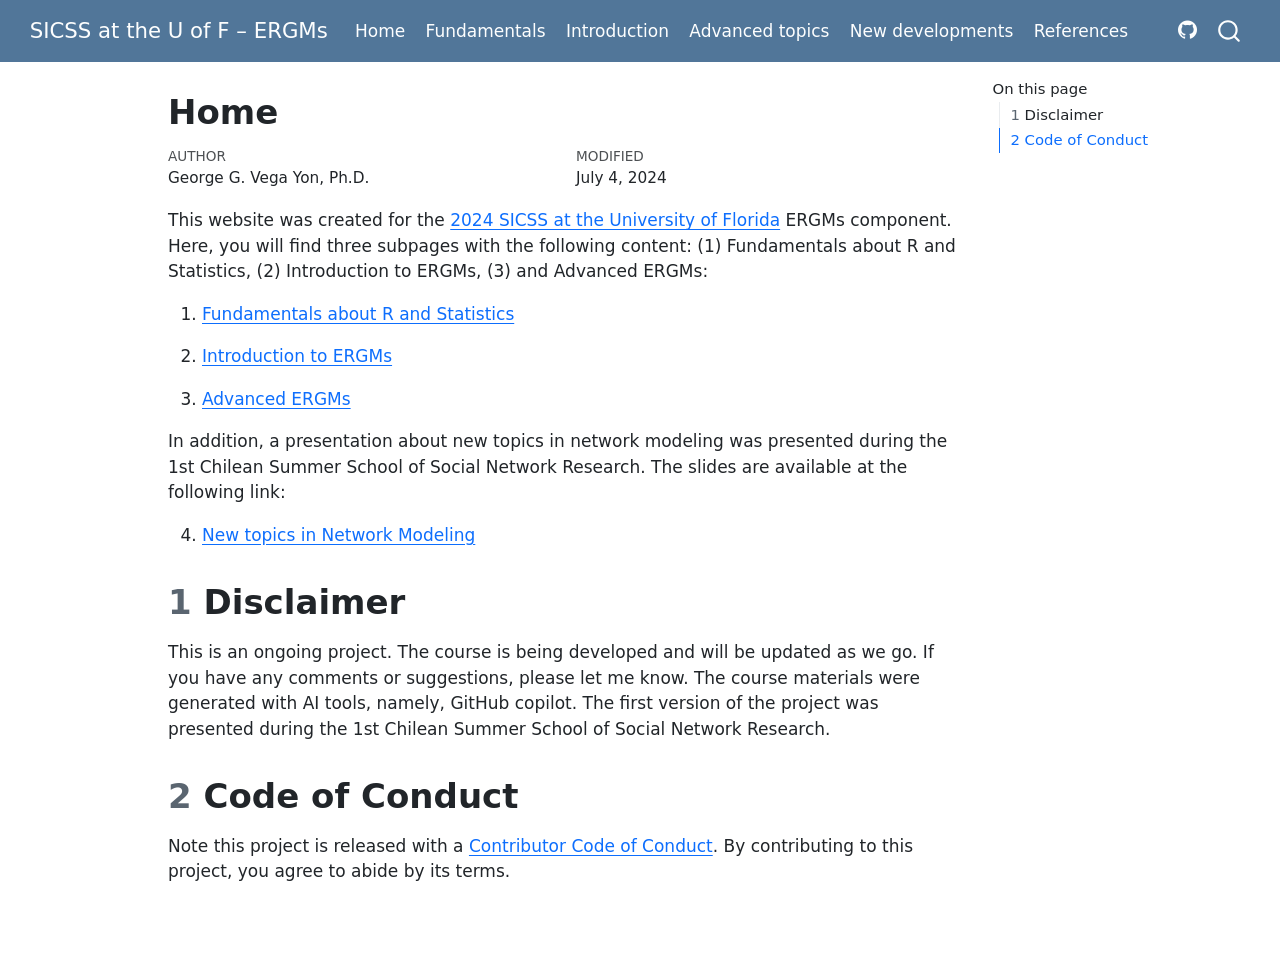
==== commit 37db68c9: "Proper name" ====
--- a/docs/index.html
+++ b/docs/index.html
@@ -8,7 +8,7 @@
 
 <meta name="author" content="George G. Vega Yon, Ph.D.">
 
-<title>Home – SICCS at the U of F – ERGMs</title>
+<title>Home – SICSS at the U of F – ERGMs</title>
 <style>
 code{white-space: pre-wrap;}
 span.smallcaps{font-variant: small-caps;}
@@ -4717,7 +4717,7 @@
       <div class="navbar-container container-fluid">
       <div class="navbar-brand-container mx-auto">
     <a class="navbar-brand" href="./index.html">
-    <span class="navbar-title">SICCS at the U of F – ERGMs</span>
+    <span class="navbar-title">SICSS at the U of F – ERGMs</span>
     </a>
   </div>
             <div id="quarto-search" class title="Search"></div>
@@ -4753,7 +4753,7 @@
 </ul>
             <ul class="navbar-nav navbar-nav-scroll ms-auto">
   <li class="nav-item compact">
-    <a class="nav-link" href="https://github.com/gvegayon/chisocnet-ss2024"> <i class="bi bi-github" role="img">
+    <a class="nav-link" href="https://github.com/gvegayon/sicss-uof-2024"> <i class="bi bi-github" role="img">
 </i> 
 <span class="menu-text"></span></a>
   </li>  
@@ -4801,7 +4801,7 @@
     <div>
     <div class="quarto-title-meta-heading">Modified</div>
     <div class="quarto-title-meta-contents">
-      <p class="date-modified">July 1, 2024</p>
+      <p class="date-modified">July 4, 2024</p>
     </div>
   </div>
     
@@ -4812,7 +4812,7 @@
 </header>
 
 
-<p>This website was created for the school’s ERGMs component. Here, you will find three subpages with the following content: (1) Fundamentals about R and Statistics, (2) Introduction to ERGMs, (3) and Advanced ERGMs:</p>
+<p>This website was created for the <a href="https://sicss.io/2024/florida/" target="_blank">2024 SICSS at the University of Florida</a> ERGMs component. Here, you will find three subpages with the following content: (1) Fundamentals about R and Statistics, (2) Introduction to ERGMs, (3) and Advanced ERGMs:</p>
 <ol type="1">
 <li><p><a href="./00-fundamentals">Fundamentals about R and Statistics</a></p></li>
 <li><p><a href="./01-intro-to-ergms/">Introduction to ERGMs</a></p></li>
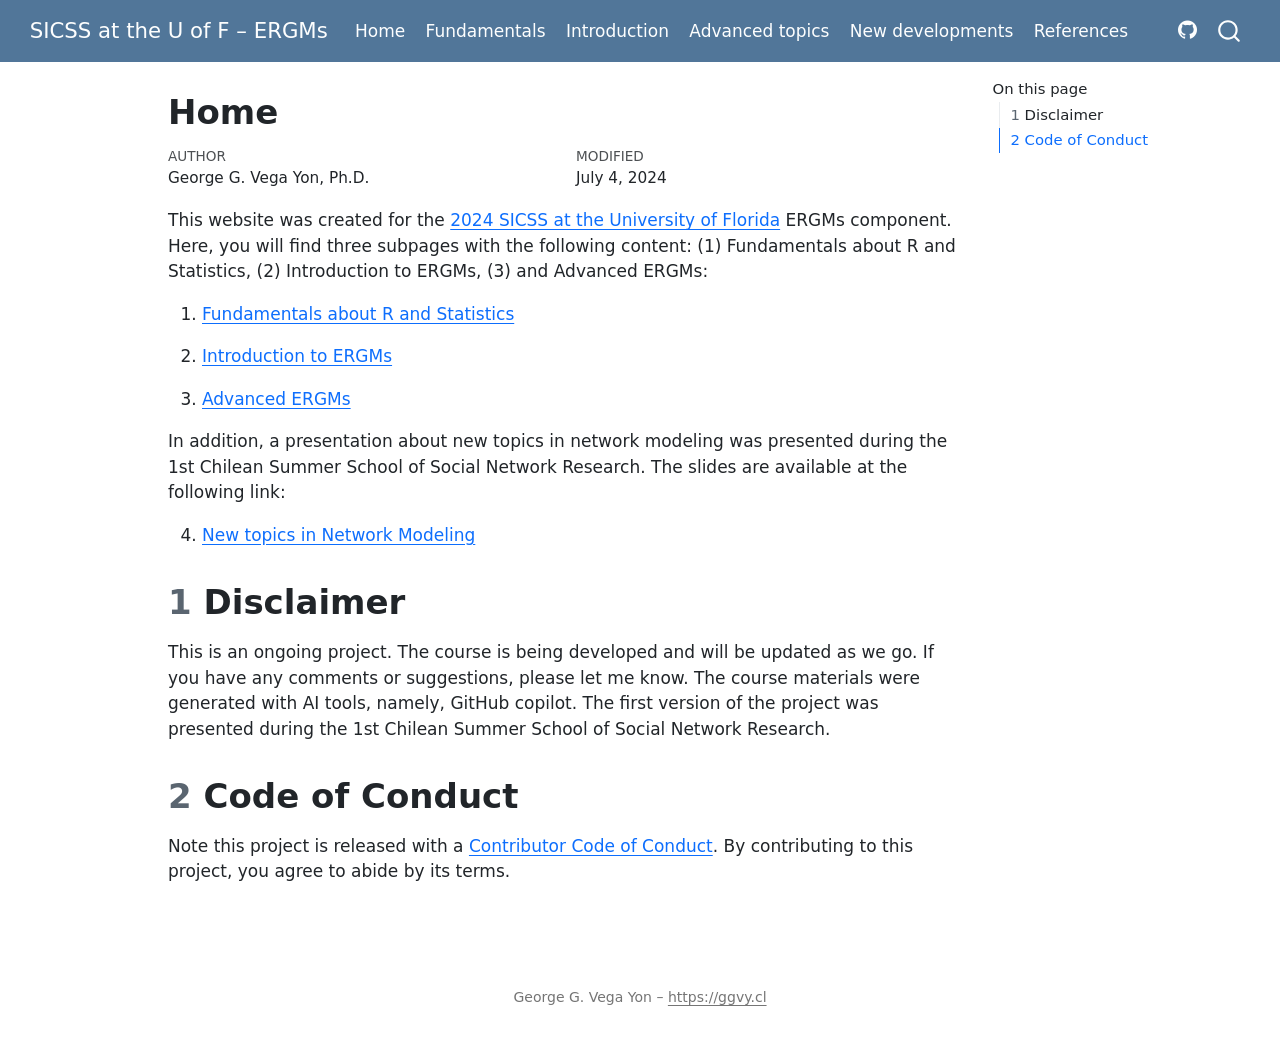
==== commit 4fea2a7c: "Adding footer" ====
--- a/docs/index.html
+++ b/docs/index.html
@@ -5255,6 +5255,19 @@
 });
 </script>
 </div> <!-- /content -->
+<footer class="footer">
+  <div class="nav-footer">
+    <div class="nav-footer-left">
+       
+    </div>   
+    <div class="nav-footer-center">
+<p>George G. Vega Yon – <a href="https://ggvy.cl" target="_blank">https://ggvy.cl</a></p>
+</div>
+    <div class="nav-footer-right">
+       
+    </div>
+  </div>
+</footer>
 
 
 
